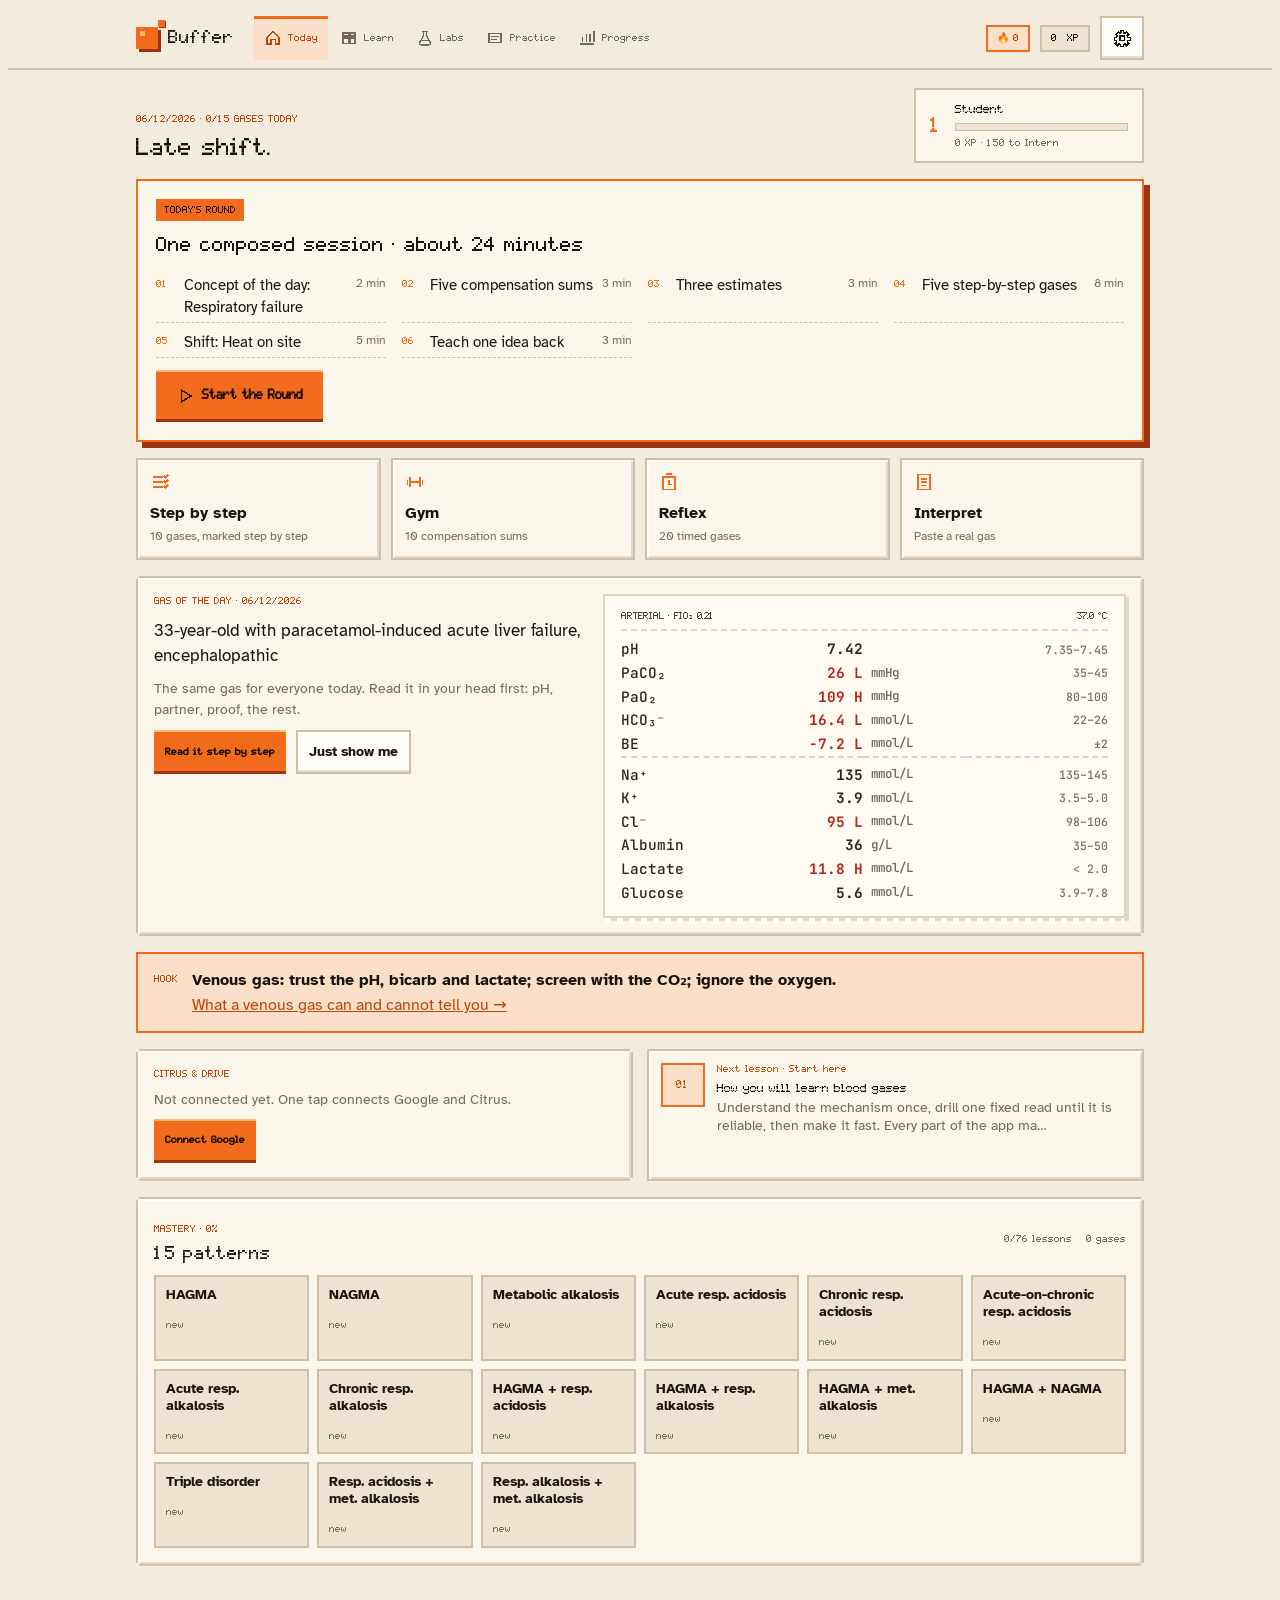
==== index.html @ 39e6306e "Buffer 4.1.0 Co-Authored-By: Claude Sonnet 5.5 <noreply@anthropic.com> Claude-Session: https://claud" ====
<!doctype html>
<html lang="en"><head><meta charset="utf-8"><meta name="viewport" content="width=device-width,initial-scale=1,viewport-fit=cover">
<link rel="manifest" href="manifest.webmanifest"><link rel="icon" href="icons/icon-192.png"><link rel="apple-touch-icon" href="icons/apple-touch-icon.png">
<meta name="apple-mobile-web-app-capable" content="yes"><meta name="mobile-web-app-capable" content="yes"><meta name="apple-mobile-web-app-title" content="Buffer">
</head><body>
<title>Buffer Blood Gas Trainer</title>
<meta name="claude:viewport-fit-sides" content="cover">
<meta name="theme-color" content="#F26A1B">
<link rel="preconnect" href="https://fonts.googleapis.com">
<link rel="preconnect" href="https://fonts.gstatic.com" crossorigin>
<link rel="stylesheet" href="https://fonts.googleapis.com/css2?family=Atkinson+Hyperlegible:ital,wght@0,400;0,700;1,400&family=JetBrains+Mono:wght@500;700&display=swap">
<style>
@font-face{font-family:"Orange Pixel";src:url([data-uri]) format("woff");font-weight:400;font-style:normal;font-display:block}

/* Buffer 4 · the Citrus family pixel look (sibling of Kumquat 6 / Mephisto / Orange). Layout: phone = slim top bar + content + 5-tab bottom bar; desktop = top tabs, 1040px column. Palette: pith (pale cream) light / peel (dark ink) dark, orange accent. Display: Orange Pixel bitmap font for headings, numbers, eyebrows and nav; body Atkinson Hyperlegible; mono JetBrains (analyser printout). */
:root{
  --bg:#F3EBDD; --surface:#FBF6EC; --surface-2:#EDE3D0; --surface-3:#E4D8C2; --raise:#FFFDF8; --ink:#1A140E; --fg:#1A140E; --fg2:#3D3328; --muted:#75685A; --line:#CDBFA8; --line-2:#B8A88E;
  --accent:#F26A1B; --accent-2:#D9560C; --accent-ink:#B9480A; --accent-ink2:#8F3706; --accent-soft:#FBDFC8; --accent-tint:#F9EBDC; --on-accent:#1A0D04; --deep:#9A3412; --hi:#FDBA74;
  --cool:#2F64B5; --cool-soft:#DCE6F8; --good:#2E7D4F; --good-soft:#D8EEDF; --bad:#B3261E; --bad-soft:#F6D9D5; --warn:#A86A00; --warn-soft:#F6E7C4; --null:#A89C8A;
  --paper:#FFFBF2; --paper-ink:#2A2622; --paper-line:#E2D3BC;
  --b1:#D2452F; --b2:#2F6FD2; --b3:#8A5A2B; --b4:#B07A1B; --b5:#1F8C86; --b6:#6B55C9; --b5-soft:#D9F1EF; --b-acid:#C43B2E; --b-base:#2F6FD2; --rbc:#F2C1B5; --rbc-edge:#C2513A; --h-rest:#F2D3C6;
  --w-chem:#B7791F; --w-phys:#2F64B5; --w-cell:#7A4FB5; --w-gas:#1F7A8C; --w-kid:#2E7D4F; --w-samp:#75685A; --w-dis:#F26A1B; --w-clin:#B3261E;
  --bev:rgba(255,255,255,.75); --bevd:rgba(60,40,20,.14);
  --px:"Orange Pixel",ui-monospace,Menlo,monospace;
  --f-display:var(--px); --f-body:"Atkinson Hyperlegible",system-ui,-apple-system,sans-serif; --f-mono:"JetBrains Mono",ui-monospace,Menlo,monospace;
  --shadow:0 1px 0 var(--bevd);
}
@media (prefers-color-scheme: dark){:root:not([data-theme="light"]){
  --bg:#0B0907; --surface:#16110D; --surface-2:#0F0C09; --surface-3:#231B14; --raise:#201913; --ink:#F3EDE6; --fg:#F3EDE6; --fg2:#DCD2C7; --muted:#A0958A; --line:#3B332C; --line-2:#4D4339;
  --accent:#F97316; --accent-2:#FB923C; --accent-ink:#FDBA74; --accent-ink2:#FDD3A6; --accent-soft:#431407; --accent-tint:#2A1407; --on-accent:#0B0907; --deep:#9A3412; --hi:#FDBA74;
  --cool:#79A6F2; --cool-soft:#1A2A4A; --good:#84CC16; --good-soft:#1C2A0B; --bad:#FF5F4F; --bad-soft:#3F0806; --warn:#E3B860; --warn-soft:#33270B; --null:#5A5047;
  --paper:#1E1813; --paper-ink:#F0E6D8; --paper-line:#3E342A;
  --b1:#FF6B55; --b2:#6AA0FF; --b3:#C9925A; --b4:#E0B24F; --b5:#43C4BC; --b6:#A28FFF; --b5-soft:#163A37; --b-acid:#E8574A; --b-base:#4F88E8; --rbc:#6A3328; --rbc-edge:#E08A74; --h-rest:#4A2C24;
  --w-chem:#E3B860; --w-phys:#79A6F2; --w-cell:#B99BF0; --w-gas:#5CB6C6; --w-kid:#84CC16; --w-samp:#A0958A; --w-dis:#F97316; --w-clin:#FF5F4F;
  --bev:rgba(255,237,213,.06); --bevd:rgba(0,0,0,.45); color-scheme:dark}}
:root[data-theme="dark"]{
  --bg:#0B0907; --surface:#16110D; --surface-2:#0F0C09; --surface-3:#231B14; --raise:#201913; --ink:#F3EDE6; --fg:#F3EDE6; --fg2:#DCD2C7; --muted:#A0958A; --line:#3B332C; --line-2:#4D4339;
  --accent:#F97316; --accent-2:#FB923C; --accent-ink:#FDBA74; --accent-ink2:#FDD3A6; --accent-soft:#431407; --accent-tint:#2A1407; --on-accent:#0B0907; --deep:#9A3412; --hi:#FDBA74;
  --cool:#79A6F2; --cool-soft:#1A2A4A; --good:#84CC16; --good-soft:#1C2A0B; --bad:#FF5F4F; --bad-soft:#3F0806; --warn:#E3B860; --warn-soft:#33270B; --null:#5A5047;
  --paper:#1E1813; --paper-ink:#F0E6D8; --paper-line:#3E342A;
  --b1:#FF6B55; --b2:#6AA0FF; --b3:#C9925A; --b4:#E0B24F; --b5:#43C4BC; --b6:#A28FFF; --b5-soft:#163A37; --b-acid:#E8574A; --b-base:#4F88E8; --rbc:#6A3328; --rbc-edge:#E08A74; --h-rest:#4A2C24;
  --w-chem:#E3B860; --w-phys:#79A6F2; --w-cell:#B99BF0; --w-gas:#5CB6C6; --w-kid:#84CC16; --w-samp:#A0958A; --w-dis:#F97316; --w-clin:#FF5F4F;
  --bev:rgba(255,237,213,.06); --bevd:rgba(0,0,0,.45); color-scheme:dark}
*{box-sizing:border-box;border-radius:0!important}
.round,.web-n circle,input[type=radio]{border-radius:50%!important}
[hidden]{display:none!important}
html{-webkit-text-size-adjust:100%}
body{background:var(--bg);color:var(--ink);font-family:var(--f-body);font-size:16px;line-height:1.5;-webkit-font-smoothing:antialiased}
body::before{content:"";position:fixed;inset:0 0 auto;height:env(safe-area-inset-top,0px);z-index:30;background:var(--bg)}
h1,h2,h3,h4{font-family:var(--px);font-weight:400;line-height:1.25;margin:0;letter-spacing:0;font-synthesis:none;-webkit-font-smoothing:none;text-wrap:balance}
h1{font-size:24px}h2{font-size:18px}h3{font-size:14px}
p{margin:0}a{color:var(--accent-ink)}
button,input,select,textarea{font:inherit;color:inherit}
button{cursor:pointer;-webkit-tap-highlight-color:transparent}
:focus-visible{outline:3px solid var(--accent);outline-offset:2px}
.num,.px{font-family:var(--px);font-variant-numeric:tabular-nums;font-weight:400;-webkit-font-smoothing:none}
.mono{font-family:var(--f-mono)}
.eyebrow{font-family:var(--px);font-size:10px;letter-spacing:0;text-transform:uppercase;color:var(--accent-ink);font-weight:400;-webkit-font-smoothing:none}
.muted{color:var(--muted)}
.note{font-size:.86rem;color:var(--muted);max-width:75ch;margin:0}
.wrap{max-width:1040px;margin:0 auto;padding-left:max(16px,env(safe-area-inset-left,0px));padding-right:max(16px,env(safe-area-inset-right,0px))}
/* notched bevelled card */
.card{background:var(--surface);border:2px solid var(--line);box-shadow:inset 2px 2px 0 var(--bev),inset -2px -2px 0 var(--bevd);padding:16px;min-width:0;--n:3px;clip-path:polygon(0 var(--n),var(--n) var(--n),var(--n) 0,calc(100% - var(--n)) 0,calc(100% - var(--n)) var(--n),100% var(--n),100% calc(100% - var(--n)),calc(100% - var(--n)) calc(100% - var(--n)),calc(100% - var(--n)) 100%,var(--n) 100%,var(--n) calc(100% - var(--n)),0 calc(100% - var(--n)))}
.card.tint{background:var(--accent-tint)}
.card.raised{border-color:var(--accent);box-shadow:5px 5px 0 var(--deep);clip-path:none}
/* header */
header.top{position:sticky;top:env(safe-area-inset-top,0px);z-index:20;background:var(--bg);border-bottom:2px solid var(--line)}
.hrow{display:flex;align-items:center;gap:10px;padding-block:8px}
.brand{display:flex;align-items:center;gap:10px;background:none;border:0;padding:0;font-family:var(--px);font-size:18px;color:var(--ink);-webkit-font-smoothing:none}
.brand .bub{position:relative;width:22px;height:22px;background:var(--accent);box-shadow:3px 3px 0 var(--deep)}
.brand .bub::before{content:"";position:absolute;left:4px;top:4px;width:5px;height:5px;background:var(--hi)}
.brand .bub::after{content:"";position:absolute;right:-7px;top:-7px;width:7px;height:7px;background:var(--accent);box-shadow:1px 1px 0 var(--deep)}
nav.tabs{display:flex;gap:2px;margin-left:10px}
nav.tabs button{border:0;background:none;font-family:var(--px);font-size:10px;padding:8px 10px;color:var(--muted);display:flex;align-items:center;gap:6px;-webkit-font-smoothing:none}
nav.tabs button svg{width:18px;height:18px;fill:none;stroke:currentColor;stroke-width:2;stroke-linecap:square;shape-rendering:crispEdges}
nav.tabs button[aria-current="page"]{background:var(--accent-soft);color:var(--accent-ink);box-shadow:inset 0 3px 0 var(--accent)}
nav.tabs button:hover:not([aria-current="page"]){color:var(--ink)}
.spacer{flex:1}
.chip{display:inline-flex;align-items:center;gap:6px;padding:4px 9px;font-family:var(--px);font-size:10px;background:var(--surface-2);border:2px solid var(--line);white-space:nowrap;color:var(--ink);-webkit-font-smoothing:none}
.chip.hot,.chip.acc{background:var(--accent-soft);border-color:var(--accent);color:var(--accent-ink)}
.chip.good{background:var(--good-soft);border-color:var(--good);color:var(--good)}
.chip.bad{background:var(--bad-soft);border-color:var(--bad);color:var(--bad)}
.iconbtn{display:grid;place-items:center;width:38px;height:38px;border:2px solid var(--line);background:var(--raise);color:var(--ink);box-shadow:inset 0 -2px 0 var(--bevd),inset 0 1px 0 var(--bev)}
.iconbtn svg{width:18px;height:18px}
.iconbtn[aria-current="page"]{background:var(--accent);color:var(--on-accent);border-color:var(--accent)}
@media (max-width:760px){
  nav.tabs{position:fixed;left:0;right:0;bottom:0;margin:0;z-index:25;background:var(--bg);border-top:2px solid var(--line);display:grid;grid-template-columns:repeat(5,1fr);padding:4px max(6px,env(safe-area-inset-right,0px)) calc(4px + env(safe-area-inset-bottom,0px)) max(6px,env(safe-area-inset-left,0px))}
  nav.tabs button{flex-direction:column;gap:3px;text-align:center;padding:7px 2px;font-size:9px;justify-content:center}
  nav.tabs button svg{width:22px;height:22px}
  main{padding-bottom:calc(92px + env(safe-area-inset-bottom,0px))!important}
  body.insession nav.tabs{display:none}
  body.insession main{padding-bottom:calc(30px + env(safe-area-inset-bottom,0px))!important}
  #roundbar{bottom:calc(64px + env(safe-area-inset-bottom,0px))}
  body.insession #roundbar{bottom:0}
  .hrow .chip.xp{display:none}
}
main{padding-block:18px 90px}
section.view{display:flex;flex-direction:column;gap:16px;animation:fadein .18s steps(3)}
@keyframes fadein{from{opacity:0;transform:translateY(4px)}to{opacity:1;transform:none}}
/* buttons */
.btn{display:inline-flex;align-items:center;justify-content:center;gap:8px;padding:10px 16px;font-weight:700;border:2px solid var(--line);background:var(--raise);text-decoration:none;box-shadow:inset 0 -2px 0 var(--bevd),inset 0 1px 0 var(--bev);min-height:44px;color:var(--ink);transition:transform .06s;font-size:.95rem}
.btn:active{transform:translateY(1px)}
.btn.primary{background:var(--accent);border:0;color:var(--on-accent);box-shadow:inset 0 2px 0 var(--hi),inset 0 -3px 0 var(--deep);font-family:var(--px);font-size:12px;-webkit-font-smoothing:none}
.btn.primary:active{box-shadow:inset 0 3px 0 var(--deep)}
.btn.ghost{background:var(--raise)}
.btn.quiet{background:transparent;border-color:transparent;box-shadow:none;color:var(--muted)}
.btn.small{padding:6px 11px;font-size:.86rem;min-height:36px}
.btn.primary.small{font-size:10px}
.btn.big{padding:14px 20px;font-size:13px;min-height:52px}
.btn.danger{color:var(--bad);border-color:var(--bad)}
.btn[disabled]{opacity:.45;cursor:not-allowed;transform:none}
.btn svg{width:18px;height:18px;flex:none}
.btnrow,.row{display:flex;gap:10px;flex-wrap:wrap;align-items:center}
.linkbtn{border:0;background:none;padding:0;color:var(--accent-ink);text-decoration:underline;font:inherit}
.seg{display:inline-flex;gap:0;border:2px solid var(--line);background:var(--surface-2);flex-wrap:wrap}
.seg button{border:0;background:none;padding:7px 12px;font-family:var(--px);font-size:10px;color:var(--muted);-webkit-font-smoothing:none}
.seg button[aria-pressed="true"]{background:var(--accent);color:var(--on-accent)}
.grid2{display:grid;grid-template-columns:repeat(2,minmax(0,1fr));gap:14px}
@media (max-width:860px){.grid2{grid-template-columns:minmax(0,1fr)}}
.view-head{display:flex;justify-content:space-between;align-items:flex-end;gap:14px;flex-wrap:wrap}
.view-head .ph{display:flex;flex-direction:column;gap:6px;min-width:0}
.view-head p{color:var(--muted);max-width:62ch}
/* today */
.lvlpill{display:flex;align-items:center;gap:12px;background:var(--surface);border:2px solid var(--line);padding:10px 14px;min-width:230px}
.lvlpill>.num{font-size:22px;color:var(--accent)}
.lvlpill>div{flex:1;display:flex;flex-direction:column;gap:5px}
.lvlpill b{font-family:var(--px);font-weight:400;font-size:12px}
.lvlpill small{color:var(--muted);font-size:10px;font-family:var(--px)}
.xpbar{height:8px;background:var(--surface-2);border:1px solid var(--line);overflow:hidden}
.xpbar i{display:block;height:100%;background:var(--accent);transition:width .6s}
.hero{background:var(--surface);border:2px solid var(--accent);box-shadow:6px 6px 0 var(--deep);padding:18px;display:flex;flex-direction:column;gap:12px}
.hero .eyebrow.tag{display:inline-block;align-self:flex-start;background:var(--accent);color:var(--on-accent);padding:4px 8px 3px}
.hero h2{font-size:20px}
.hero-legs{margin:0;padding:0;list-style:none;display:grid;grid-template-columns:repeat(auto-fit,minmax(220px,1fr));gap:4px 16px;counter-reset:leg}
.hero-legs li{display:flex;justify-content:space-between;gap:8px;font-size:.92rem;padding:4px 0;border-bottom:1px dashed var(--line);counter-increment:leg}
.hero-legs li::before{content:counter(leg,decimal-leading-zero);font-family:var(--px);font-size:10px;color:var(--accent);margin-right:8px;padding-top:3px}
.hero-legs li span{flex:1}.hero-legs small{color:var(--muted)}
.hero-legs li.done span{text-decoration:line-through;color:var(--muted)}
.due{display:flex;align-items:center;gap:12px;background:var(--accent-tint);border:2px solid var(--accent-soft);padding:12px 16px;flex-wrap:wrap}
.due p{flex:1;min-width:180px}
.quick{display:grid;grid-template-columns:repeat(4,1fr);gap:10px}
@media (max-width:560px){.quick{grid-template-columns:repeat(2,1fr)}}
.qk{display:flex;flex-direction:column;align-items:flex-start;gap:2px;text-align:left;padding:12px;border:2px solid var(--line);background:var(--surface);color:inherit;box-shadow:inset 2px 2px 0 var(--bev),inset -2px -2px 0 var(--bevd)}
.qk:hover{border-color:var(--accent)}
.qk b{font-family:var(--px);color:var(--accent);font-size:16px;font-weight:400;-webkit-font-smoothing:none}
.qk span{font-weight:700}.qk small{color:var(--muted);font-size:.78rem}
.hook{display:flex;gap:14px;align-items:flex-start;background:var(--accent-soft);border:2px solid var(--accent);padding:14px 16px}
.hook .tag{font-family:var(--px);font-size:10px;color:var(--accent-ink);white-space:nowrap;padding-top:4px}
.hook p{font-size:1.02rem;font-weight:700}
.gotd{display:grid;grid-template-columns:minmax(0,1fr) minmax(0,1.2fr);gap:14px;align-items:start}
@media (max-width:700px){.gotd{grid-template-columns:minmax(0,1fr)}}
.citrus{display:flex;flex-direction:column;gap:8px}
/* tiles */
.tiles{display:grid;grid-template-columns:repeat(auto-fill,minmax(230px,1fr));gap:10px}
.tile{display:flex;gap:12px;align-items:flex-start;text-align:left;background:var(--surface);border:2px solid var(--line);padding:12px;box-shadow:inset 2px 2px 0 var(--bev),inset -2px -2px 0 var(--bevd);color:inherit;min-width:0}
button.tile:hover,a.tile:hover{border-color:var(--accent)}
.tile.on{border-color:var(--accent);background:var(--accent-tint)}
.mono-mark{flex:none;width:44px;height:44px;display:grid;place-items:center;font-family:var(--px);font-size:11px;background:var(--accent-soft);color:var(--accent-ink);border:2px solid var(--accent);-webkit-font-smoothing:none}
.mono-mark svg{width:22px;height:22px}
.tile b{display:block;font-family:var(--px);font-weight:400;font-size:12px;line-height:1.35;-webkit-font-smoothing:none}
.tile span.d{font-size:.85rem;color:var(--muted);line-height:1.35;display:block;margin-top:3px}
.tile small.meta{display:block;font-family:var(--px);font-size:9px;color:var(--accent-ink);margin-bottom:3px}
.shelf h2{font-size:15px;margin-bottom:10px;display:flex;align-items:baseline;gap:10px;flex-wrap:wrap}
.shelf h2 small{font-family:var(--f-body);font-size:.85rem;color:var(--muted)}
/* mastery */
.mast{display:grid;grid-template-columns:repeat(auto-fill,minmax(155px,1fr));gap:8px}
@media (max-width:520px){.mast{grid-template-columns:repeat(2,minmax(0,1fr))}}
.mt{display:flex;flex-direction:column;gap:5px;padding:9px 10px;background:var(--surface-2);border:2px solid var(--line);text-align:left;color:inherit}
.mt b{font-size:.85rem;line-height:1.25}
.mt .dots{display:flex;gap:3px}
.mt .dots i{height:6px;flex:1;background:var(--line)}
.mt .dots i.on{background:var(--accent)}
.mt small{font-family:var(--px);font-size:9px;color:var(--muted)}
.mt.due{border-color:var(--accent)}
.legend{display:flex;gap:14px;flex-wrap:wrap;font-family:var(--px);font-size:10px;color:var(--muted)}
/* learn */
.method6{display:grid;grid-template-columns:repeat(6,minmax(0,1fr));gap:6px;counter-reset:m}
.method6 div{padding:10px;background:var(--surface-2);border:2px solid var(--line);counter-increment:m;display:flex;flex-direction:column;gap:3px}
.method6 div::before{content:counter(m,decimal-leading-zero);font-family:var(--px);font-size:10px;color:var(--accent)}
.method6 b{font-family:var(--px);font-weight:400;font-size:11px}
.method6 span{font-size:.8rem;color:var(--muted);line-height:1.35}
@media (max-width:900px){.method6{grid-template-columns:repeat(3,minmax(0,1fr))}}
@media (max-width:480px){.method6{grid-template-columns:repeat(2,minmax(0,1fr))}}
.mlist{display:flex;flex-direction:column;gap:8px}
.mrow{background:var(--surface);border:2px solid var(--line)}
.mrow>button.mh{display:grid;grid-template-columns:44px minmax(0,1fr) auto 18px;gap:12px;align-items:center;width:100%;text-align:left;background:none;border:0;padding:12px 14px;color:inherit}
.mrow>button.mh:hover{background:var(--surface-2)}
.mrow .numk{font-family:var(--px);font-size:12px;color:var(--accent-ink);width:44px;height:44px;background:var(--accent-soft);border:2px solid var(--accent);display:grid;place-items:center}
.mrow.done .numk{background:var(--accent);color:var(--on-accent)}
.mrow h3{font-size:13px}
.mrow p{margin:3px 0 0;font-size:.85rem;color:var(--muted)}
.mrow .chev{color:var(--muted);transition:transform .15s}
.mrow[data-open="1"] .chev{transform:rotate(90deg)}
.mrow .prog{font-family:var(--px);font-size:10px;color:var(--muted);white-space:nowrap}
.llist{display:flex;flex-direction:column;border-top:2px solid var(--line)}
.llist button{display:grid;grid-template-columns:22px minmax(0,1fr) auto;gap:12px;align-items:center;text-align:left;background:none;border:0;border-bottom:1px dashed var(--line);padding:10px 14px 10px 70px;font-size:.95rem;color:inherit}
.llist button:last-child{border-bottom:0}
.llist button:hover{background:var(--surface-2)}
.llist .ck{width:20px;height:20px;border:2px solid var(--line-2);display:grid;place-items:center}
.llist .ck.on{background:var(--good);border-color:var(--good);color:#fff}
.llist .ck svg{width:12px;height:12px}
.llist small{font-family:var(--px);font-size:9px;color:var(--muted)}
.bossrow{display:flex;gap:10px;align-items:center;flex-wrap:wrap;padding:10px 14px 12px 70px;border-top:1px dashed var(--line)}
@media (max-width:560px){.mrow>button.mh{grid-template-columns:38px minmax(0,1fr) 16px;gap:10px;padding:10px 12px}.mrow .prog{display:none}.mrow .numk{width:38px;height:38px}.llist button,.bossrow{padding-left:58px}}
/* lesson */
.crumbs{display:flex;align-items:center;gap:10px;flex-wrap:wrap}
.crumbs button{border:0;background:none;padding:0;color:var(--muted);font-weight:700}
.crumbs button:hover{color:var(--ink)}
.lprog{height:8px;background:var(--surface-2);border:1px solid var(--line)}
.lprog i{display:block;height:100%;background:var(--accent)}
.lhead{display:flex;flex-direction:column;gap:10px}
.lhead h1{font-size:clamp(20px,3vw,28px)}
.summary{font-size:1.08rem;line-height:1.55;max-width:65ch}
.lgrid{display:grid;grid-template-columns:minmax(0,1.5fr) minmax(0,1fr);gap:14px;align-items:start}
.lgrid > *{min-width:0}
@media (max-width:860px){.lgrid{grid-template-columns:minmax(0,1fr)}}
.prose{max-width:70ch;font-size:1rem;line-height:1.65}
.prose h3{font-size:13px;margin:22px 0 8px;color:var(--accent-ink)}
.prose h3:first-child{margin-top:0}
.prose p,.prose ul,.prose ol{margin:0 0 12px}
.prose ul{padding-left:20px}
.prose li{margin-bottom:5px}
.steps{padding-left:22px}
.steps li{margin-bottom:6px}
.eq{font:600 .95rem/1.5 var(--f-mono);background:var(--surface-2);border:2px solid var(--line);border-left:5px solid var(--accent);padding:10px 14px;margin:0 0 12px;overflow-x:auto}
.tw{overflow-x:auto;margin:0 0 14px;-webkit-overflow-scrolling:touch}
.tbl{border-collapse:collapse;width:100%;font-size:.92rem;min-width:420px}
.tbl th{text-align:left;font-family:var(--px);font-weight:400;font-size:9px;text-transform:uppercase;color:var(--muted);border-bottom:2px solid var(--line);padding:8px 10px 6px}
.tbl td{border-bottom:1px dashed var(--line);padding:8px 10px;vertical-align:top}
.tbl tr:last-child td{border-bottom:0}
.side{display:flex;flex-direction:column;gap:14px}
@media (min-width:861px){.side{position:sticky;top:calc(env(safe-area-inset-top,0px) + 70px)}}
.keys{display:flex;flex-direction:column;gap:6px;margin:0}
.keys div{display:flex;flex-direction:column;gap:2px;padding:8px 10px;background:var(--surface-2);border:2px solid var(--line)}
.keys dt{font-family:var(--px);font-size:9px;color:var(--muted)}
.keys dd{margin:0;font:600 .95rem var(--f-mono);font-variant-numeric:tabular-nums}
.pearl{background:var(--accent-soft);border-color:var(--accent)}
.pearl p{font-weight:700;font-size:1.02rem;line-height:1.45}
.pager{display:flex;justify-content:space-between;gap:10px;flex-wrap:wrap}
/* questions */
.qs{display:flex;flex-direction:column;gap:18px}
.qitem{display:flex;flex-direction:column;gap:10px}
.qitem>p{font-weight:700}
.opts{display:grid;grid-template-columns:repeat(2,minmax(0,1fr));gap:8px}
.opts.done{grid-template-columns:minmax(0,1fr)}
.opt{position:relative;display:flex;gap:10px;align-items:center;text-align:left;border:2px solid var(--line);background:var(--raise);padding:11px 13px;font-size:.96rem;min-width:0;color:var(--ink);box-shadow:inset 0 -2px 0 var(--bevd);transition:transform .06s}
.opt kbd{font-family:var(--px);font-size:9px;border:2px solid var(--line);padding:2px 5px;color:var(--muted);background:var(--surface-2);flex:none}
.opt span{min-width:0;overflow-wrap:anywhere}
.opt:hover:not([disabled]){border-color:var(--accent)}
.opt:active:not([disabled]){transform:translateY(1px)}
.opt.right{border-color:var(--good);background:var(--good-soft)}
.opt.wrong{border-color:var(--bad);background:var(--bad-soft);animation:shake .25s steps(4)}
.opt.right kbd{color:var(--good);border-color:var(--good)}.opt.wrong kbd{color:var(--bad);border-color:var(--bad)}
.opt[disabled]{cursor:default}
.opt[disabled]:not(.right):not(.wrong){opacity:.6}
@keyframes shake{25%{transform:translateX(-3px)}75%{transform:translateX(3px)}}
.why{font-size:.94rem;padding:10px 12px;background:var(--surface-2);border:2px solid var(--line);border-left-width:5px;overflow-wrap:anywhere}
.why.ok{border-left-color:var(--good)}.why.no{border-left-color:var(--bad)}
@media (max-width:560px){.opts{grid-template-columns:minmax(0,1fr)}}
.autopsy{display:flex;gap:6px;flex-wrap:wrap;align-items:center}
.autopsy>span{font-family:var(--px);font-size:9px;color:var(--muted)}
.autopsy button{border:2px dashed var(--line-2);background:none;padding:5px 9px;font-size:.82rem;font-weight:700;color:var(--fg2)}
.autopsy button.on{border-style:solid;border-color:var(--accent);background:var(--accent-soft);color:var(--accent-ink)}
/* widgets */
.wcard{display:flex;flex-direction:column;gap:10px}
.wt{font-size:14px}
.wbox{display:flex;flex-direction:column;gap:14px}
.ctrls{display:grid;grid-template-columns:repeat(auto-fill,minmax(180px,1fr));gap:12px 18px}
.ctrl{display:flex;flex-direction:column;gap:6px;min-width:0}
.ctrl label{display:flex;justify-content:space-between;gap:8px;font-weight:700;font-size:.85rem;color:var(--fg2)}
.ctrl label output{font-family:var(--px);color:var(--accent-ink);font-size:12px;font-weight:400}
.ctrl select,.ctrl input[type=number],.ctrl input[type=text],textarea.inp,.inp{border:2px solid var(--line);background:var(--raise);padding:9px 11px;font:500 .95rem var(--f-mono);color:var(--ink);width:100%;min-width:0}
.ctrl input:focus,.ctrl select:focus,textarea.inp:focus,.inp:focus{border-color:var(--accent);outline:none}
input[type=range]{-webkit-appearance:none;appearance:none;width:100%;height:30px;background:transparent;cursor:pointer}
input[type=range]::-webkit-slider-runnable-track{height:8px;background:var(--surface-2);border:2px solid var(--line)}
input[type=range]::-moz-range-track{height:8px;background:var(--surface-2);border:2px solid var(--line)}
input[type=range]::-webkit-slider-thumb{-webkit-appearance:none;width:22px;height:22px;background:var(--accent);margin-top:-9px;border:2px solid var(--deep);box-shadow:2px 2px 0 var(--deep)}
input[type=range]::-moz-range-thumb{width:18px;height:18px;background:var(--accent);border:2px solid var(--deep)}
.readout{display:grid;grid-template-columns:repeat(auto-fill,minmax(120px,1fr));gap:8px}
.ro{padding:9px 11px;background:var(--surface-2);border:2px solid var(--line);min-width:0}
.ro.wide{grid-column:span 2}
.ro small{display:block;font-family:var(--px);font-size:9px;color:var(--muted);text-transform:uppercase}
.ro b{font-family:var(--px);font-weight:400;font-size:16px;font-variant-numeric:tabular-nums;overflow-wrap:anywhere;-webkit-font-smoothing:none}
.verdict-line{font-weight:700}
.cvwrap{min-width:0}
canvas{display:block;max-width:100%}
.tool{border:2px solid var(--line);background:var(--raise);padding:6px 10px;font-family:var(--px);font-size:10px;color:var(--ink);-webkit-font-smoothing:none}
.tool[aria-pressed="true"]{background:var(--accent);border-color:var(--accent);color:var(--on-accent)}
.look{list-style:none;margin:0;padding:0;display:flex;flex-direction:column;gap:6px;counter-reset:lk}
.look li{display:grid;grid-template-columns:24px 1fr;gap:8px;line-height:1.45;counter-increment:lk;font-size:.92rem}
.look li::before{content:counter(lk);font-family:var(--px);font-size:10px;line-height:20px;text-align:center;width:20px;height:20px;background:var(--accent-soft);color:var(--accent-ink);border:1px solid var(--accent)}
.labgrid{display:grid;grid-template-columns:repeat(auto-fill,minmax(min(100%,500px),1fr));gap:14px}
.mlegend{display:flex;flex-wrap:wrap;gap:6px 12px;margin-top:8px;font-family:var(--px);font-size:9px;color:var(--muted)}
.mlegend span{display:inline-flex;align-items:center;gap:5px}
.mlegend i{width:10px;height:10px;opacity:.6}
/* analyser printout */
.slip{background:var(--paper);color:var(--paper-ink);border:2px solid var(--paper-line);padding:14px 16px 12px;font:500 .9rem/1.5 var(--f-mono);font-variant-numeric:tabular-nums;position:relative;box-shadow:3px 3px 0 var(--bevd)}
.slip::after{content:"";position:absolute;left:0;right:0;bottom:-8px;height:6px;background:linear-gradient(90deg,var(--paper) 50%,transparent 50%) 0 0/12px 6px repeat-x}
.slip .sh{display:flex;justify-content:space-between;gap:8px;font-family:var(--px);font-size:9px;text-transform:uppercase;border-bottom:2px dashed var(--paper-line);padding-bottom:6px;margin-bottom:6px;opacity:.9}
.slip table{width:100%;border-collapse:collapse}
.slip td{padding:1px 0}
.slip td:nth-child(2){text-align:right;font-weight:700}
.slip td:nth-child(3){padding-left:8px;opacity:.7;font-size:.78rem}
.slip td:nth-child(4){text-align:right;font-size:.72rem;opacity:.65;padding-left:6px}
.slip .fl{color:var(--bad);font-weight:700}
.slip .sep td{border-top:2px dashed var(--paper-line);padding-top:4px}
.slip.big{font-size:1.06rem}
.slip.ven{background-image:repeating-linear-gradient(135deg,transparent 0 14px,color-mix(in srgb,var(--b2) 7%,transparent) 14px 16px)}
/* session */
.sbar{position:sticky;top:calc(env(safe-area-inset-top,0px) + 56px);z-index:15;display:grid;grid-template-columns:auto minmax(0,1fr) auto;gap:12px;align-items:center;padding:8px 0;background:var(--bg)}
.sprog,.pips{display:flex;gap:3px;height:10px}
.sprog i,.pips i{flex:1;background:var(--surface-2);border:1px solid var(--line)}
.sprog i.k,.pips i.ok{background:var(--good);border-color:var(--good)}.sprog i.x,.pips i.no{background:var(--bad);border-color:var(--bad)}.sprog i.cur,.pips i.cur{background:var(--accent);border-color:var(--accent)}
.sbar .stxt{font-family:var(--px);font-size:10px;color:var(--muted);white-space:nowrap}
.sbar b{font-family:var(--px);font-size:11px;font-weight:400}
.dgrid{display:grid;grid-template-columns:minmax(0,.85fr) minmax(0,1.15fr);gap:14px;align-items:start}
.dgrid>*{min-width:0}
@media (max-width:860px){.dgrid{grid-template-columns:minmax(0,1fr)}}
@media (min-width:861px){.stick{position:sticky;top:calc(env(safe-area-inset-top,0px) + 110px)}}
.vig{font-size:1.04rem;line-height:1.5}
.qblock{display:flex;flex-direction:column;gap:10px}
.qblock h3{font-family:var(--f-body);font-weight:700;font-size:1rem;display:flex;gap:9px;align-items:baseline;-webkit-font-smoothing:antialiased}
.qn{font-family:var(--px);font-size:10px;line-height:20px;min-width:22px;height:22px;text-align:center;background:var(--accent-soft);color:var(--accent-ink);border:1px solid var(--accent);flex:none}
.qblock.done .qn{background:var(--good);color:#fff;border-color:var(--good)}.qblock.miss .qn{background:var(--bad);color:#fff;border-color:var(--bad)}
.hint{display:flex;gap:8px;align-items:flex-start;font-size:.9rem;padding:9px 12px;background:var(--warn-soft);border:2px solid var(--warn)}
.hint b{font-family:var(--px);font-size:9px;font-weight:400;color:var(--warn);white-space:nowrap;padding-top:3px}
.hintbtn{border:2px dashed var(--line-2);background:none;padding:5px 10px;font-family:var(--px);font-size:9px;color:var(--muted);align-self:flex-start}
.conf{display:flex;gap:8px;flex-wrap:wrap;align-items:center;font-family:var(--px);font-size:9px;color:var(--muted)}
.fb{display:flex;flex-direction:column;gap:12px;padding:16px;border:2px solid var(--line);background:var(--surface)}
.fb.ok{border-color:var(--good)}.fb.no{border-color:var(--bad)}
.verdict{display:flex;align-items:center;gap:10px;font-family:var(--px);font-size:14px;-webkit-font-smoothing:none}
.verdict i{width:28px;height:28px;display:grid;place-items:center;font-style:normal;font-family:var(--px);font-size:13px;color:#fff;flex:none}
.fb.ok .verdict i{background:var(--good)} .fb.no .verdict i{background:var(--bad)}
.stepl{list-style:none;margin:0;padding:0;display:flex;flex-direction:column;gap:6px}
.stepl li{display:grid;grid-template-columns:28px minmax(0,1fr);gap:4px 10px;padding:10px 12px;background:var(--surface-2);border:2px solid var(--line)}
.stepl li>i{grid-row:span 2;font-family:var(--px);font-size:11px;line-height:24px;font-style:normal;text-align:center;width:26px;height:26px;background:var(--line);color:var(--ink)}
.stepl li.ok>i{background:var(--good);color:#fff}.stepl li.warn>i{background:var(--warn);color:#fff}.stepl li.bad>i{background:var(--bad);color:#fff}
.stepl li b{font-weight:700;font-size:.95rem}
.stepl li b small{font-family:var(--px);font-weight:400;font-size:9px;color:var(--muted);text-transform:uppercase;display:block}
.stepl li p{font-size:.88rem;color:var(--muted);overflow-wrap:anywhere}
.unsure{padding:10px 12px;background:var(--warn-soft);border:2px solid var(--warn)}
.causes{margin:0;padding-left:18px;display:flex;flex-direction:column;gap:4px;font-size:.92rem}
.bigread{font-family:var(--px);font-size:clamp(16px,2.4vw,22px);line-height:1.3;-webkit-font-smoothing:none}
.line{font:500 .82rem/1.5 var(--f-mono);background:var(--surface-2);border:2px solid var(--line);padding:10px 12px;overflow-wrap:anywhere}
.timer{font-family:var(--px);font-size:18px}
.rgrid{display:grid;grid-template-columns:minmax(0,1fr) minmax(0,1fr);gap:14px;align-items:start}
@media (max-width:760px){.rgrid{grid-template-columns:minmax(0,1fr)}}
.ropts{display:flex;flex-direction:column;gap:8px}
.ropts .opt{padding:14px;font-size:1rem}
.flash-ok{animation:fok .4s steps(4)}.flash-no{animation:fno .4s steps(4)}
@keyframes fok{from{box-shadow:0 0 0 5px var(--good)}to{box-shadow:0 0 0 0 transparent}}
@keyframes fno{from{box-shadow:0 0 0 5px var(--bad)}to{box-shadow:0 0 0 0 transparent}}
.fitgrid{display:grid;grid-template-columns:repeat(auto-fill,minmax(min(100%,240px),1fr));gap:10px}
.fitc{display:flex;flex-direction:column;gap:10px;padding:12px;text-align:left;color:inherit}
.fitc .slip{font-size:.8rem;padding:10px 10px 8px}
.fitc .slip td:nth-child(4){display:none}
.fitc:hover{border-color:var(--accent)}
.fitc.right{border-color:var(--good);background:var(--good-soft)}.fitc.wrong{border-color:var(--bad);background:var(--bad-soft)}
.gymq{font-family:var(--px);font-size:clamp(15px,2.6vw,20px);line-height:1.45;-webkit-font-smoothing:none}
/* summary */
.sumhead{display:grid;grid-template-columns:auto minmax(0,1fr);gap:20px;align-items:center}
.bigscore{display:grid;place-items:center;width:110px;height:110px;border:4px solid var(--accent);background:var(--accent-tint);box-shadow:5px 5px 0 var(--deep);text-align:center}
.bigscore b{font-family:var(--px);font-size:26px;font-weight:400;display:block}
.bigscore small{font-family:var(--px);font-size:10px;color:var(--muted)}
.stats{display:flex;gap:20px;flex-wrap:wrap}
.stats div{display:flex;flex-direction:column}
.stats b{font-family:var(--px);font-weight:400;font-size:18px;font-variant-numeric:tabular-nums}
.stats small{font-family:var(--px);font-size:9px;color:var(--muted);text-transform:uppercase}
.slips{display:flex;flex-direction:column;gap:7px}
.sb{display:grid;grid-template-columns:140px minmax(0,1fr) 44px 40px;gap:10px;align-items:center;font-size:.88rem}
.sb b{font-family:var(--px);font-weight:400;font-size:11px;text-align:right}.sb small{font-family:var(--px);font-size:9px;color:var(--muted);text-align:right}
.bar{height:10px;background:var(--surface-2);border:1px solid var(--line);overflow:hidden}
.bar i{display:block;height:100%;background:var(--accent);transition:width .5s}
@media (max-width:480px){.sb{grid-template-columns:100px minmax(0,1fr) 38px 30px}}
.caselist{display:flex;flex-direction:column;gap:5px}
.caselist div{display:grid;grid-template-columns:14px minmax(0,1fr) auto;gap:10px;align-items:center;font-size:.92rem;padding:7px 10px;background:var(--surface-2);border:1px solid var(--line)}
.caselist .d{width:10px;height:10px;background:var(--good)}.caselist .d.x{background:var(--bad)}
.caselist small{font-family:var(--px);font-size:9px;color:var(--muted)}
.spark{display:flex;gap:3px;align-items:flex-end;height:44px}
.spark i{flex:1;max-width:12px;background:var(--line)}
.spark i.k{background:var(--good)}.spark i.x{background:var(--bad)}
#confetti{position:fixed;inset:0;pointer-events:none;z-index:60;width:100%;height:100%}
/* interpret */
.igrid{display:grid;grid-template-columns:minmax(0,.9fr) minmax(0,1.1fr);gap:14px;align-items:start}
.igrid>*{min-width:0}
@media (max-width:900px){.igrid{grid-template-columns:minmax(0,1fr)}}
.fset{display:flex;flex-direction:column;gap:12px}
.fset h3{font-size:10px;color:var(--muted);text-transform:uppercase}
.ctrls.tight{grid-template-columns:repeat(auto-fill,minmax(112px,1fr));gap:10px 12px}
.ctrl input.filled{border-color:var(--accent);background:var(--accent-tint)}
textarea.inp{min-height:84px;font-size:.82rem;resize:vertical}
.refc{border-color:var(--accent);background:var(--accent-tint)}
details>summary{cursor:pointer;list-style:none}details>summary::-webkit-details-marker{display:none}
details>summary .eyebrow::after,details>summary.eyebrow::after{content:" ▸"}details[open]>summary .eyebrow::after,details[open]>summary.eyebrow::after{content:" ▾"}
.formulas .tbl td{font-size:.84rem}
/* settings */
.srow{display:flex;justify-content:space-between;align-items:center;gap:14px;flex-wrap:wrap;padding:12px 0;border-bottom:1px dashed var(--line)}
.srow:last-child{border-bottom:0}
.srow>div:first-child{display:flex;flex-direction:column;gap:2px;min-width:0;flex:1 1 220px}
.srow b{font-weight:700}
.srow span{font-size:.85rem;color:var(--muted)}
.srow select,.srow input[type=number],.srow input[type=text]{border:2px solid var(--line);background:var(--raise);padding:8px 10px;font:500 .9rem var(--f-mono);color:var(--ink);max-width:100%}
.srow .slide{flex:1 1 220px;display:flex;align-items:center;gap:10px}
.srow .slide output{font-family:var(--px);font-size:12px;color:var(--accent-ink);min-width:44px;text-align:right}
.res{display:grid;grid-template-columns:repeat(auto-fill,minmax(240px,1fr));gap:10px}
.res a{display:flex;flex-direction:column;gap:5px;text-decoration:none;color:var(--ink)}
.res a:hover{border-color:var(--accent)}
.res h3{font-size:12px}
.res p{font-size:.85rem;color:var(--muted)}
.res small{font-family:var(--px);font-size:9px;color:var(--accent-ink)}
textarea.copy{width:100%;min-height:90px;font:.75rem var(--f-mono);border:2px solid var(--line);background:var(--surface-2);color:var(--ink);padding:8px}
.g-status{display:flex;gap:12px;align-items:center;padding:12px;border:2px solid var(--line);background:var(--surface-2)}
.g-status.on{border-color:var(--good);background:var(--good-soft)}
.g-dot{width:12px;height:12px;background:var(--null);flex:none}
.g-status.on .g-dot{background:var(--good)}
.g-status b{display:block}.g-status small{color:var(--muted)}
.adv summary{font-family:var(--px);font-size:10px;color:var(--muted)}
/* concept web */
.web-wrap{padding:6px;overflow:auto}
.web-svg{width:100%;min-width:760px;height:auto;display:block;font-family:var(--f-body)}
.web-n{cursor:pointer}
.web-n.dim{opacity:.32}
.web-el{paint-order:stroke;stroke:var(--surface);stroke-width:4px}
.web-legend{display:flex;flex-wrap:wrap;gap:6px 14px;font-size:.82rem;margin-top:8px}
.web-legend i{display:inline-block;width:12px;height:12px;margin-right:5px;vertical-align:-1px}
.web-links{display:grid;grid-template-columns:repeat(auto-fill,minmax(210px,1fr));gap:6px;margin:8px 0}
.web-link{display:flex;flex-direction:column;align-items:flex-start;text-align:left;padding:8px 10px;border:2px solid var(--line);background:var(--surface-2);color:inherit}
.web-link b{font-family:var(--px);font-size:10px;font-weight:400}.web-link span{font-size:.8rem;color:var(--muted)}
.web-link:hover{border-color:var(--accent)}
/* teach + estimate + scenarios */
.tb-text{border:2px solid var(--line);background:var(--raise);padding:10px 12px;width:100%;font-family:var(--f-body);font-size:1rem;line-height:1.5;resize:vertical;min-height:140px;color:var(--ink)}
.tb-echo{white-space:pre-wrap;line-height:1.55;font-style:italic}
.tb-rub{display:flex;gap:12px;align-items:flex-start;padding:10px 12px;border:2px solid var(--line);background:var(--surface-2);cursor:pointer}
.tb-rub.on{border-color:var(--good);background:var(--good-soft)}
.tb-rub input{width:22px;height:22px;accent-color:var(--good);flex:none;margin-top:2px}
.est-track{position:relative;height:16px;background:var(--surface-2);border:2px solid var(--line)}
.est-track i{position:absolute;top:-6px;width:6px;height:24px;transform:translateX(-50%)}
.est-you{background:var(--accent)}.est-ans{background:var(--good)}.est-band{position:absolute;top:0;bottom:0;background:var(--good-soft)}
.est-lab{display:flex;justify-content:space-between;font-family:var(--px);font-size:10px;color:var(--muted);margin-top:6px}
.headline{font-size:1.1rem;line-height:1.5}
.ask{font-family:var(--px);font-size:12px;color:var(--accent-ink);-webkit-font-smoothing:none}
.scn-log{display:flex;flex-direction:column;gap:6px}
.scn-log div{padding:8px 10px;border-left:4px solid var(--line);background:var(--surface-2);font-size:.9rem}
.scn-log div.bad{border-left-color:var(--bad)}.scn-log div.good{border-left-color:var(--good)}
.scn-step{display:flex;flex-direction:column;gap:12px}
.scn-step .p{font-size:1.04rem;line-height:1.55}
.scn-opts{display:flex;flex-direction:column;gap:8px}
/* flash */
.flashwrap{display:flex;flex-direction:column;align-items:center;gap:14px}
.flashcard{width:min(100%,520px);min-height:230px;display:flex;flex-direction:column;justify-content:center;gap:10px;padding:22px;background:var(--surface);border:2px solid var(--accent);box-shadow:6px 6px 0 var(--deep);text-align:center;touch-action:pan-y;user-select:none;position:relative;cursor:pointer;transition:transform .12s}
.flashcard .fq{font-family:var(--px);font-size:14px;line-height:1.5;-webkit-font-smoothing:none}
.flashcard .fa{font:700 1.15rem/1.45 var(--f-mono)}
.flashcard small{color:var(--muted)}
.flashcard[data-swipe]::after{content:attr(data-swipe);position:absolute;top:10px;left:50%;transform:translateX(-50%);font-family:var(--px);font-size:11px;background:var(--ink);color:var(--bg);padding:4px 8px}
/* progress */
.badges{display:grid;grid-template-columns:repeat(auto-fill,minmax(150px,1fr));gap:8px}
.badge-tile{display:flex;flex-direction:column;gap:3px;padding:10px;border:2px solid var(--line);color:var(--muted);background:var(--surface-2)}
.badge-tile b{font-family:var(--px);font-size:10px;font-weight:400}
.badge-tile small{font-size:.78rem}
.badge-tile.won{border-color:var(--good);color:var(--good);background:var(--good-soft)}
.heat{display:grid;grid-template-columns:repeat(14,1fr);gap:3px;max-width:560px}
.heat i{aspect-ratio:1;background:var(--surface-2);border:1px solid var(--line)}
.heat i.l1{background:var(--accent-soft)}.heat i.l2{background:var(--hi)}.heat i.l3{background:var(--accent)}.heat i.t{outline:2px solid var(--ink)}
/* hand kit */
.hintbubble{position:fixed;z-index:80;max-width:270px;background:var(--ink);color:var(--bg);padding:10px 12px;font-size:.84rem;line-height:1.35;transform:translateY(-100%) scale(.95);opacity:0;pointer-events:none;transition:opacity .15s,transform .15s;border:2px solid var(--accent)}
.hintbubble.on{opacity:1;transform:translateY(-100%) scale(1)}
.hintbubble b{display:block;color:var(--accent);margin-bottom:2px;font-family:var(--px);font-size:10px;font-weight:400}
.held{transform:scale(.97);transition:transform .15s}
.sheet-scrim{position:fixed;inset:0;background:rgba(0,0,0,.45);z-index:70;display:flex;align-items:flex-end;justify-content:center;opacity:0;transition:opacity .2s}
.sheet-scrim.on{opacity:1}
.sheet{background:var(--surface);color:var(--ink);width:100%;max-width:520px;border:2px solid var(--line);border-bottom:0;padding:10px 16px calc(14px + env(safe-area-inset-bottom,0px));display:flex;flex-direction:column;gap:6px;transform:translateY(30px);transition:transform .2s;touch-action:none}
.sheet-scrim.on .sheet{transform:none}
.sheet-grab{width:40px;height:4px;background:var(--line);margin:0 auto 6px}
.sheet>b{font-family:var(--px);font-size:10px;padding:4px 0 6px;color:var(--muted);font-weight:400}
.sheet-btn{text-align:left;padding:13px 12px;border:2px solid var(--line);background:var(--surface-2);font-weight:700;font-size:1rem;color:inherit}
.sheet-btn.cancel{background:none;border-color:transparent;color:var(--muted);text-align:center;margin-top:4px}
/* round bar + toast */
#roundbar{position:fixed;left:0;right:0;bottom:0;z-index:24;background:var(--ink);color:var(--bg);border-top:2px solid var(--accent)}
.rb-in{max-width:1040px;margin:0 auto;display:flex;align-items:center;gap:10px;padding:8px max(16px,env(safe-area-inset-right,0px)) calc(8px + env(safe-area-inset-bottom,0px)) max(16px,env(safe-area-inset-left,0px));flex-wrap:wrap}
.rb-in .eyebrow{color:var(--accent)}.rb-in b{flex:1;min-width:140px;font-size:.9rem}
.rb-in .pips{max-width:160px;flex:1 0 100px}
.rb-in .btn{background:var(--raise);color:var(--ink);min-height:34px;padding:5px 10px}
body.inround main{padding-bottom:150px}
#toasts{position:fixed;left:50%;transform:translateX(-50%);bottom:calc(24px + env(safe-area-inset-bottom,0px));z-index:75;display:flex;flex-direction:column;gap:8px;width:min(92vw,440px);pointer-events:none}
@media (max-width:760px){#toasts{bottom:calc(84px + env(safe-area-inset-bottom,0px))}}
body.inround #toasts{bottom:calc(84px + env(safe-area-inset-bottom,0px))}
@media (max-width:760px){body.inround:not(.insession) #toasts{bottom:calc(150px + env(safe-area-inset-bottom,0px))}}
body.inround main.wrap{padding-bottom:90px}
.toast{pointer-events:auto;background:var(--ink);color:var(--bg);padding:11px 16px;font-weight:700;border:2px solid var(--accent);animation:fadein .2s steps(3)}
.toast.bad{border-color:var(--bad)}.toast.good{border-color:var(--good)}
.crash{border-color:var(--bad);background:var(--bad-soft)}
.empty{display:flex;flex-direction:column;gap:8px;align-items:flex-start;padding:18px;border:2px dashed var(--line-2);color:var(--muted)}
.pocket{columns:2 320px;column-gap:14px}
.pocket .card{break-inside:avoid;margin-bottom:14px}
@media (prefers-reduced-motion: reduce){*{animation:none!important;transition:none!important}}

/* v4 additions: labs tools, settings, pocket, print */
.labgrid.one{grid-template-columns:minmax(0,1fr)}
.card.set{display:flex;flex-direction:column;gap:6px}
#google-root{margin:14px 0}
.ucv{display:grid;gap:10px}
.urow{display:grid;grid-template-columns:minmax(110px,1fr) minmax(0,1.2fr) auto minmax(0,1.2fr);gap:10px;align-items:end}
.urow>b{align-self:center;font-size:.9rem}
.urow .eq{align-self:center;font-family:var(--f-mono);color:var(--accent-ink);padding-bottom:8px}
@media (max-width:560px){.urow{grid-template-columns:minmax(0,1fr) auto minmax(0,1fr)}.urow>b{grid-column:1/-1}}
ul.tight,ol.tight{margin:6px 0 0;padding-left:20px;display:grid;gap:6px;font-size:.92rem;line-height:1.45}
.pocket{display:grid;grid-template-columns:repeat(auto-fill,minmax(min(100%,420px),1fr));gap:14px}
.pocket .tbl{width:100%;min-width:0;table-layout:fixed}.pocket .tbl td,.pocket .tbl th{font-size:.86rem;white-space:normal;overflow-wrap:anywhere}
#citrus-line:empty{display:none}
.flashcard{touch-action:pan-y;transition:transform .15s}
@media print{header.top,nav.tabs,#roundbar,#toasts,.noprint,.crumbs,.view-head{display:none!important}body{background:#fff;color:#000}.card{box-shadow:none!important;break-inside:avoid;border:1px solid #999!important}.wrap{padding:0;max-width:none}}

/* 4.1: 44px touch targets */
.iconbtn{width:44px;height:44px}
.btn.small,.sbar .btn,.sbar .iconbtn,nav.tabs button,.chip.btn,.llist button{min-height:44px}
.sbar #sExit,.sbar .iconbtn{min-width:44px}
.brand{min-height:44px;display:inline-flex;align-items:center}
</style>

<header class="top"><div class="wrap hrow">
  <button class="brand" data-go="today" aria-label="Buffer, today"><span class="bub" aria-hidden="true"></span>Buffer</button>
  <nav class="tabs" aria-label="Sections"><button data-go="today"><svg viewBox="0 0 24 24" aria-hidden="true"><path d="M4 11 12 4l8 7v9h-5v-6H9v6H4z"/></svg>Today</button><button data-go="learn"><svg viewBox="0 0 24 24" aria-hidden="true"><path d="M4 5h7v14H4zM13 5h7v14h-7z"/><path d="M6 9h3M6 12h3M15 9h3M15 12h3"/></svg>Learn</button><button data-go="labs"><svg viewBox="0 0 24 24" aria-hidden="true"><path d="M9 3h6M10 3v6l-5 9a2 2 0 0 0 2 3h10a2 2 0 0 0 2-3l-5-9V3"/><path d="M7 15h10"/></svg>Labs</button><button data-go="practice"><svg viewBox="0 0 24 24" aria-hidden="true"><path d="M4 6h16v12H4z"/><path d="M8 10h8M8 14h5"/></svg>Practice</button><button data-go="progress"><svg viewBox="0 0 24 24" aria-hidden="true"><path d="M4 20h16M6 16v-5M11 16V8M16 16v-9M21 16V4"/></svg>Progress</button></nav>
  <span class="spacer"></span>
  <span class="chip hot" id="hdr-streak" title="Day streak">🔥 0</span>
  <span class="chip xp" id="hdr-xp" title="Experience points"><span class="num">0</span>&nbsp;XP</span>
  <button class="iconbtn" data-go="settings" aria-label="Settings" id="gearBtn"></button>
</div></header>

<main class="wrap" id="main">
  <section class="view" id="v-today"></section>
  <section class="view" id="v-learn" hidden></section>
  <section class="view" id="v-lesson" hidden></section>
  <section class="view" id="v-labs" hidden></section>
  <section class="view" id="v-tool" hidden></section>
  <section class="view" id="v-practice" hidden></section>
  <section class="view" id="v-session" hidden></section>
  <section class="view" id="v-progress" hidden></section>
  <section class="view" id="v-settings" hidden></section>
  <section class="view" id="v-web" hidden></section>
  <section class="view" id="v-scen" hidden></section>
  <section class="view" id="v-teach" hidden></section>
  <section class="view" id="v-est" hidden></section>
  <section class="view" id="v-flash" hidden></section>
  <section class="view" id="v-serial" hidden></section>
</main>
<div id="toasts" aria-live="polite"></div>
<script>
/* ================= CONTENT: MODULES ================= */
const MODS=[
 {id:'start',t:'Start here',d:'How this app gets you from first principles to reading a gas at a glance.'},
 {id:'chem',t:'Chemistry of acids and buffers',d:'pH, buffers, carbonic anhydrase, Henderson–Hasselbalch and the Stewart view.'},
 {id:'phys',t:'Physics of gases',d:'Partial pressures, solubility, diffusion, the alveolar gas equation and temperature.'},
 {id:'micro',t:'Cells and microbes',d:'Where acid comes from: metabolism, lactate, ketones, gut bacteria, enzymes and the red cell.'},
 {id:'gas',t:'Oxygen, CO₂ and the lungs',d:'Content and delivery, the dissociation curve, hypoxaemia mechanisms, ventilation.'},
 {id:'kid',t:'Kidneys and compensation',d:'Bicarbonate handling, renal tubular acidosis, why alkalosis persists, the compensation rules.'},
 {id:'samp',t:'The sample and the machine',d:'Arterial, venous and capillary blood, pre-analytical traps, electrodes and co-oximetry.'},
 {id:'num',t:'Every number on the printout',d:'pH, PCO₂, PO₂, HCO₃⁻, base excess, lactate, electrolytes, co-oximetry and derived values.'},
 {id:'vbg',t:'VBG versus ABG',d:'What a venous gas can and cannot tell you, with the numbers behind it.'},
 {id:'dis',t:'Disorders and the systematic read',d:'The six-step read, each primary disorder, mixed disorders and the oxygenation read.'},
 {id:'clin',t:'Clinical correlations',d:'Real presentations with their gases: DKA, sepsis, toxins, COPD, asthma, heat, CO and more.'},
 {id:'auto',t:'Making it automatic',d:'The glance sequence, shortcuts and the drills that build instant recognition.'}
];
const tw=h=>'<div class="tw"><table class="tbl">'+h+'</table></div>';
const L=[];
function lesson(o){L.push(o);}

/* ---------- START ---------- */
lesson({id:'learn',m:'start',t:'How you will learn blood gases',
sum:'Understand the mechanism once, drill one fixed read until it is reliable, then make it fast. Every part of the app maps to a method with evidence behind it.',
body:`<p>Experts read a gas in seconds because two things run together: pattern recognition ("compensated metabolic acidosis") and a quick analytic check ("Winter's agrees"). Learners taught to combine both diagnose more accurately than those taught either alone. Buffer trains both.</p>
<h3>Where people actually go wrong</h3>
<p>An audit of junior doctors' blood gas reads (Aswan University Hospital, 2024) found most got the pH (83%) and the respiratory-versus-metabolic call (82%) right. They fell down on the <b>compensation</b> step (47% correct), linking the gap to the bicarbonate fall (64%), the anion gap (69%) and checking the gas is internally consistent (72%). A short structured teaching programme lifted compensation to 78%. So Buffer spends extra practice exactly there: the compensation gym, the Δ ratio step and the consistency check.</p>
<h3>The methods, and where they live in the app</h3>
${tw('<tr><th>Method</th><th>Why</th><th>In Buffer</th></tr><tr><td>One fixed sequence</td><td>Structured reads cut omissions; the audit improvements came from teaching a stepwise approach</td><td>Six-step read in every lesson, interpreter and step-by-step session</td></tr><tr><td>Worked examples that fade</td><td>Novices learn more from solved examples; as skill grows the same help slows experts down (expertise reversal)</td><td>Hints open automatically on steps you get wrong and stay closed on steps you have mastered</td></tr><tr><td>Retrieval practice</td><td>Recalling beats rereading for long-term memory</td><td>Every lesson ends in questions; practice always asks before it tells</td></tr><tr><td>Spacing</td><td>Reviews spread over days outlast cramming</td><td>Each pattern returns at 1, 3, 7, 16 and 35 days; today\'s session pulls in what is due</td></tr><tr><td>Interleaving and contrast</td><td>Mixing look-alike categories builds discrimination (Hatala 2003, ECG)</td><td>Sessions shuffle disorders; answer options are deliberately similar</td></tr><tr><td>Deliberate practice with immediate feedback</td><td>Accuracy climbs steadily with volume when each attempt is corrected at once</td><td>Every step is marked with its arithmetic before you move on</td></tr><tr><td>Prediction</td><td>Generating an answer before seeing it improves later learning</td><td>"Which gas fits?": read the patient, predict, then choose</td></tr><tr><td>Calibration</td><td>Clinicians are often more confident than accurate; low confidence also tracks errors</td><td>Rate your confidence; Today shows how often "sure" is right</td></tr><tr><td>Automaticity</td><td>Fluency frees attention for the patient</td><td>Reflex sessions: 90% correct, median under 8 s</td></tr><tr><td>Elaboration and connection</td><td>Linking each idea to its neighbours makes it retrievable from more cues</td><td>Concept web: tap any idea to see what it depends on and what it changes</td></tr><tr><td>Explaining (teach-back)</td><td>Generating an explanation exposes gaps that recognition hides</td><td>Teach it back: write it, then grade yourself against key points</td></tr><tr><td>Error reflection</td><td>Naming why you erred (misread, slip, rule, mix-up) targets the fix</td><td>One tap after a miss; Progress shows the pattern</td></tr>')}
<p>Self-explanation of mechanism helps mainly when cases share mechanisms, so each answer explains the physiology rather than asking you to write it out.</p>
<h3>A good week</h3>
<ul><li>Most days: the Round on Today (about 25 minutes: due gases, the concept of the day, compensation sums, estimates, step-by-step cases, one shift scenario and a teach-back).</li>
<li>Two or three times a week: a lesson, then a compensation gym or a reflex round.</li>
<li>Every real gas at work: read it yourself first, then check it in Interpret.</li></ul>`,
keys:[['Weakest step in audits','Compensation (≈ 47% correct)'],['Reflex target','90% correct, < 8 s'],['Review spacing','1 · 3 · 7 · 16 · 35 days']],
hook:'Understand it slowly once, check every step for a while, then read it fast forever.',
q:[['Which practice schedule best builds the ability to tell two similar acid–base disorders apart?',['Blocked practice: all metabolic acidosis cases, then all alkalosis cases','Interleaved practice: disorders shuffled together','Rereading the summary tables','Only practising the disorders you find easy'],1,'Interleaving forces a choice between categories every time, which is the skill a real gas demands.'],
['In audits of junior doctors, which step of ABG interpretation was most often wrong?',['Acidaemia versus alkalaemia','Respiratory versus metabolic','Assessing compensation','Reading the pH'],2,'Only about half assessed compensation correctly; it is also where hidden second disorders are found.'],
['Why do Buffer\'s hints disappear on steps you have mastered?',['To save screen space','Worked help that aids novices slows experts down (expertise reversal)','Hints are only for lessons','To make the app harder for everyone'],1,'Support should fade as competence grows.']]});

/* ---------- CHEMISTRY ---------- */
lesson({id:'ph',m:'chem',t:'Acids, bases and pH',w:['phh'],
sum:'pH is a logarithmic way of writing a tiny hydrogen ion concentration: 40 nanomoles per litre at pH 7.40.',
body:`<p>An <b>acid</b> donates a proton (H⁺); a <b>base</b> accepts one (Brønsted–Lowry). A <b>strong</b> acid dissociates completely in water; a <b>weak</b> acid only partly, which is what makes weak acids useful buffers.</p>
<p>pH = −log₁₀[H⁺], with [H⁺] in mol/L. Normal plasma [H⁺] is about <b>40 nmol/L</b> (0.00000004 mol/L), which is pH 7.40. That is roughly a million times lower than plasma sodium, yet small changes in it alter protein charge, enzyme activity, ion channels and oxygen binding.</p>
<h3>Living with the log scale</h3>
<ul><li>A fall of 0.3 pH units doubles [H⁺]: 7.40 → 40, 7.10 → 80 nmol/L.</li>
<li>Because the scale is logarithmic, a drop from 7.10 to 7.00 adds 20 nmol/L of H⁺, while a drop from 7.40 to 7.30 adds only 10. The same 0.1 means more acid the sicker the patient.</li>
<li><b>The 80 rule:</b> between pH 7.20 and 7.50, [H⁺] ≈ 80 − the two digits after "7." So pH 7.25 → about 55 nmol/L (true value 56).</li></ul>
<p>The range compatible with life is roughly pH 6.8–7.8, that is 160 to 16 nmol/L.</p>`,
keys:[['pH 7.40','[H⁺] 40 nmol/L'],['Normal pH','7.35–7.45'],['−0.3 pH','[H⁺] doubles']],
hook:'"Eighty minus the decimals" gives [H⁺] in nmol/L between 7.20 and 7.50.',
q:[['Using the 80 rule, what is [H⁺] at pH 7.32?',['32 nmol/L','48 nmol/L','68 nmol/L','40 nmol/L'],1,'80 − 32 = 48 nmol/L (true value 47.9).'],
['pH falls from 7.40 to 7.10. What happens to [H⁺]?',['Rises by 30%','Doubles','Rises tenfold','Halves'],1,'0.3 pH units ≈ log₁₀2, so [H⁺] doubles from 40 to about 80 nmol/L.']]});

lesson({id:'buffer',m:'chem',t:'Buffers',
sum:'A buffer is a weak acid with its conjugate base. It soaks up added H⁺ or OH⁻ so pH changes far less than it otherwise would.',
body:`<p>For a weak acid HA ⇌ H⁺ + A⁻, added H⁺ combines with A⁻ to form HA, and added base removes H⁺ which HA then replaces. The pH moves, but much less than it would in water.</p>
<p>A buffer works best within about <b>±1 pH unit of its pKa</b>, the pH at which HA and A⁻ are equal. Buffer capacity also scales with concentration: more buffer, more acid absorbed.</p>
<h3>The puzzle of bicarbonate</h3>
<p>The bicarbonate system has a pKa of 6.1, more than a full unit below blood pH. In a closed beaker it would be a poor buffer at 7.4. In the body it is the most important extracellular buffer because the system is <b>open</b>: the CO₂ formed when bicarbonate absorbs acid is breathed out, and the kidneys can make new bicarbonate. Both ends of the equation are under physiological control.</p>
<p>Without that open system, a load of 10 mmol/L of strong acid would produce a severe acidosis. With it, the lungs remove the extra CO₂ within minutes.</p>`,
keys:[['Bicarbonate pKa','6.1'],['Best buffer range','pKa ± 1'],['Main extracellular buffer','HCO₃⁻ / CO₂']],
hook:'Bicarbonate is a mediocre buffer with two excellent managers: the lungs and the kidneys.',
q:[['Why is HCO₃⁻/CO₂ effective at pH 7.4 despite a pKa of 6.1?',['Its concentration is tiny','The system is open: lungs remove CO₂ and kidneys regenerate HCO₃⁻','Carbonic anhydrase changes the pKa','It works inside cells only'],1,'An open system lets both components be adjusted independently.'],
['Within what range of its pKa does a buffer work best?',['±0.1 pH units','±1 pH unit','±3 pH units','Only exactly at the pKa'],1,'Within about one unit either side, the acid and base forms are both present in useful amounts.']]});

lesson({id:'ca',m:'chem',t:'CO₂, carbonic acid and carbonic anhydrase',w:['rbc'],
sum:'CO₂ + H₂O ⇌ H₂CO₃ ⇌ H⁺ + HCO₃⁻. Carbonic anhydrase makes the first step thousands of times faster.',
body:`<p>Dissolved CO₂ reacts with water to form carbonic acid, which dissociates at once into H⁺ and HCO₃⁻. Uncatalysed, the hydration step takes seconds, too slow for blood that crosses a lung capillary in under a second. <b>Carbonic anhydrase (CA)</b>, a zinc enzyme and one of the fastest known, speeds it up enormously.</p>
<h3>Where CA works</h3>
<ul><li><b>Red cells:</b> CO₂ from tissues becomes HCO₃⁻ inside the cell; the H⁺ binds to haemoglobin.</li>
<li><b>Proximal tubule:</b> luminal CA allows filtered bicarbonate to be reclaimed (see the kidney module).</li>
<li><b>Gastric parietal cells and pancreas:</b> acid and bicarbonate secretion.</li>
<li><b>Lung capillary endothelium</b>, and many other sites.</li></ul>
<h3>Clinical link</h3>
<p><b>Acetazolamide</b> inhibits CA. Proximal bicarbonate reclaim fails, bicarbonate is lost in urine, and a <b>normal anion gap metabolic acidosis</b> results. That acidosis drives ventilation, which is why acetazolamide is used for altitude sickness and sometimes for metabolic alkalosis in ventilated patients.</p>
<p>Because CO₂ equilibrates so fast, PCO₂ behaves as the "acid" term in Henderson–Hasselbalch, even though carbonic acid itself exists only fleetingly.</p>`,
keys:[['Reaction','CO₂ + H₂O ⇌ H₂CO₃ ⇌ H⁺ + HCO₃⁻'],['Enzyme','Carbonic anhydrase (zinc)'],['Inhibitor','Acetazolamide → NAGMA']],
hook:'CA = "CO₂ Accelerator".',
q:[['A trekker takes acetazolamide. Which gas pattern do you expect?',['High anion gap metabolic acidosis','Normal anion gap metabolic acidosis','Metabolic alkalosis','Acute respiratory acidosis'],1,'Blocked proximal bicarbonate reclaim → urinary HCO₃⁻ loss with chloride retained → hyperchloraemic (normal AG) acidosis.'],
['Inside the red cell, where does most of the H⁺ from CO₂ hydration go?',['Excreted across the membrane','Bound to haemoglobin','Bound to chloride','Converted back to water'],1,'Deoxygenated haemoglobin is a good buffer; its histidine groups take up the H⁺.']]});

lesson({id:'hh',m:'chem',t:'Henderson–Hasselbalch',w:['hh'],
sum:'pH = 6.1 + log(HCO₃⁻ / 0.03 × PCO₂). Normal ratio 20:1. pH depends on the ratio, not either value alone.',
body:`<p>From the dissociation of carbonic acid, and replacing carbonic acid with dissolved CO₂ (solubility 0.03 mmol/L per mmHg, or 0.23 per kPa):</p>
<div class="eq">pH = 6.1 + log₁₀ ( [HCO₃⁻] ÷ (0.03 × PCO₂) )</div>
<p>Normal: 24 ÷ (0.03 × 40) = 24 ÷ 1.2 = <b>20</b>. log 20 = 1.3, and 6.1 + 1.3 = 7.4.</p>
<h3>What this means at the bedside</h3>
<ul><li>pH is set by the <b>ratio</b> of the metabolic term (HCO₃⁻, kidney) to the respiratory term (PCO₂, lungs).</li>
<li>Compensation is the other organ moving its term in the <b>same direction</b> to restore the ratio. Low HCO₃⁻ → PCO₂ falls. High PCO₂ → HCO₃⁻ rises.</li>
<li>If the two move in opposite directions, compensation cannot explain it: there are two disorders.</li></ul>
<h3>The Henderson form, for checking a gas</h3>
<div class="eq">[H⁺] (nmol/L) = 24 × PCO₂ (mmHg) ÷ [HCO₃⁻]</div>
<p>Most analysers calculate HCO₃⁻ from pH and PCO₂, so a printed gas almost always "fits". If values were transcribed from different samples, or HCO₃⁻ came from a separate lab total CO₂, this equation exposes the mismatch. Compare the result with [H⁺] from the 80 rule.</p>`,
keys:[['Normal ratio','HCO₃⁻ : 0.03·PCO₂ = 20 : 1'],['CO₂ solubility','0.03 mmol/L/mmHg (0.23/kPa)'],['Henderson','[H⁺] = 24 × PCO₂ / HCO₃⁻']],
hook:'Kidneys on top, lungs on the bottom: pH is the fraction.',
q:[['PCO₂ 20 mmHg, HCO₃⁻ 12 mmol/L. What is the pH?',['7.10','7.40','7.25','7.55'],1,'12 ÷ (0.03 × 20) = 20, the normal ratio, so pH 7.40 (a heavily compensated metabolic acidosis, or a mixed disorder).'],
['A gas reads pH 7.40, PCO₂ 60, HCO₃⁻ 24. What do you conclude?',['Chronic respiratory acidosis','The values cannot all be from one sample','Mixed disorder','Normal'],1,'Henderson: 24 × 60 ÷ 24 = 60 nmol/L, i.e. pH ≈ 7.22, not 7.40. The numbers are internally inconsistent.']]});

lesson({id:'otherbuf',m:'chem',t:'The other buffers',
sum:'Haemoglobin, plasma proteins, phosphate, bone and intracellular buffers share the load. All buffer pairs move together.',
body:`<p>Every buffer in a compartment is in equilibrium with the same [H⁺] (the <b>isohydric principle</b>), so measuring one pair, bicarbonate/CO₂, tells you the state of all of them.</p>
${tw('<tr><th>Buffer</th><th>Where</th><th>Notes</th></tr><tr><td>Bicarbonate/CO₂</td><td>ECF</td><td>Largest; open system</td></tr><tr><td>Haemoglobin</td><td>Red cells</td><td>Histidine imidazole groups, pKa near 7; deoxy-Hb buffers better</td></tr><tr><td>Plasma proteins (albumin)</td><td>Plasma</td><td>Weak acids; low albumin removes buffer and lowers the anion gap</td></tr><tr><td>Phosphate</td><td>Cells, urine</td><td>pKa 6.8; titratable acid in urine</td></tr><tr><td>Ammonia/ammonium</td><td>Urine</td><td>Main route for excreting fixed acid</td></tr><tr><td>Bone carbonate</td><td>Skeleton</td><td>Chronic acidosis dissolves bone (CKD, RTA)</td></tr>')}
<h3>Intracellular buffering and potassium</h3>
<p>About half of an acute acid load is buffered inside cells. As H⁺ enters cells in exchange, potassium can leave, raising plasma K⁺. This is marked in mineral (hyperchloraemic) acidosis and much smaller in lactic or ketoacidosis, where the organic anion enters cells with H⁺. The old rule of "K⁺ rises 0.6 per 0.1 fall in pH" is unreliable; treat it as a direction, not a number.</p>`,
keys:[['Isohydric principle','All buffer pairs share one [H⁺]'],['Hb buffer group','Histidine imidazole'],['Phosphate pKa','6.8']],
hook:'One [H⁺] for all buffers: read one, know all.',
q:[['Why does deoxygenated blood carry more CO₂?',['It is colder','Deoxy-Hb is a better H⁺ buffer and forms more carbamino compounds','Venous blood has more carbonic anhydrase','Plasma bicarbonate is lower'],1,'This is the Haldane effect, a property of haemoglobin chemistry.'],
['Which acidosis raises plasma potassium most through shifts?',['Lactic acidosis','Ketoacidosis','Hyperchloraemic (mineral) acidosis','Respiratory acidosis'],2,'With an inorganic anion like chloride that stays outside cells, H⁺ entry is balanced by K⁺ exit.']]});

lesson({id:'stewart',m:'chem',t:'The Stewart (physicochemical) view',
sum:'pH is set by three independent variables: PCO₂, the strong ion difference and total weak acid (mostly albumin). HCO₃⁻ is a result, not a cause.',
body:`<p>Peter Stewart argued that HCO₃⁻ and H⁺ are dependent variables. Three things are independent:</p>
<ul><li><b>PCO₂</b>, set by ventilation.</li>
<li><b>Strong ion difference (SID)</b>: fully dissociated cations minus anions, roughly Na⁺ + K⁺ + Ca²⁺ + Mg²⁺ − Cl⁻ − lactate. Normal apparent SID is about 40 mmol/L. A lower SID means acidosis.</li>
<li><b>A<sub>tot</sub></b>: total weak acid, mostly albumin and phosphate. Less albumin means alkalosis.</li></ul>
<h3>Where it helps at the bedside</h3>
<ul><li><b>Saline acidosis:</b> 0.9% saline has an SID of zero (154 Na, 154 Cl). Large volumes lower plasma SID and cause hyperchloraemic acidosis. Balanced crystalloids have an SID closer to plasma.</li>
<li><b>Hypoalbuminaemia</b> in critical illness causes a hidden metabolic alkalosis and lowers the anion gap, which can mask a lactic acidosis. Correct the anion gap for albumin.</li>
<li><b>Na⁺ and Cl⁻ separately:</b> a falling Na:Cl ratio points to chloride-driven acidosis.</li></ul>
<p>The traditional (Boston) approach with albumin-corrected anion gap and base excess gives the same answers in almost every patient. Use it for speed; use Stewart to understand fluids and albumin.</p>`,
keys:[['Independent variables','PCO₂ · SID · A_tot'],['Normal apparent SID','≈ 40 mmol/L'],['SID of 0.9% saline','0']],
hook:'Chloride up or albumin down: Stewart explains what the bicarbonate alone hides.',
q:[['A patient receives 6 L of 0.9% saline. What is the most likely new acid–base problem?',['High AG metabolic acidosis','Hyperchloraemic (normal AG) metabolic acidosis','Metabolic alkalosis','Respiratory acidosis'],1,'Saline has an SID of zero; it dilutes plasma SID down, causing hyperchloraemic acidosis.'],
['Albumin falls from 40 to 20 g/L. In the Stewart model this causes…',['Metabolic acidosis','Metabolic alkalosis','Respiratory alkalosis','No change'],1,'Albumin is a weak acid; losing it is alkalinising, and it lowers the anion gap by about 5 mmol/L.']]});

/* ---------- PHYSICS ---------- */
lesson({id:'dalton',m:'phys',t:'Partial pressure and Dalton\'s law',
sum:'Each gas in a mixture exerts its share of the total pressure. Inspired PO₂ = FiO₂ × (barometric pressure − 47).',
body:`<p>Dalton's law: total pressure equals the sum of the partial pressures. Air is 20.9% oxygen, so at sea level (760 mmHg) dry air has a PO₂ of about 159 mmHg.</p>
<p>In the airways, inspired gas is fully humidified at 37 °C. Water vapour takes 47 mmHg (6.3 kPa) regardless of altitude, so:</p>
<div class="eq">PiO₂ = FiO₂ × (P<sub>atm</sub> − 47)</div>
<ul><li>Sea level: 0.21 × 713 ≈ <b>150 mmHg</b>.</li>
<li><b>Riyadh</b> (about 610 m): P<sub>atm</sub> ≈ 707 mmHg, so PiO₂ ≈ 139 mmHg. Normal PaO₂ in a healthy adult in Riyadh is several mmHg lower than textbook sea-level values.</li>
<li><b>Abha</b> (about 2,270 m): P<sub>atm</sub> ≈ 580 mmHg, PiO₂ ≈ 112 mmHg.</li>
<li>Aircraft cabin (pressurised to about 2,400 m): similar to Abha. Patients with borderline PaO₂ desaturate in flight.</li></ul>
<h3>Units</h3>
<p>1 kPa = 7.5 mmHg. Normal PaCO₂ 35–45 mmHg = 4.7–6.0 kPa. Normal PaO₂ 80–100 mmHg = 10.7–13.3 kPa.</p>`,
keys:[['Water vapour at 37 °C','47 mmHg (6.3 kPa)'],['PiO₂ sea level','≈ 150 mmHg'],['PiO₂ Riyadh','≈ 139 mmHg'],['1 kPa','7.5 mmHg']],
hook:'Subtract the water first, then take the oxygen share.',
q:[['What is the inspired PO₂ on 40% oxygen at sea level?',['304 mmHg','285 mmHg','150 mmHg','400 mmHg'],1,'0.40 × (760 − 47) = 285 mmHg.'],
['Why does PiO₂ fall at altitude when FiO₂ is still 0.21?',['Oxygen fraction falls','Barometric pressure falls','Water vapour pressure rises','CO₂ rises'],1,'The fraction is constant; total pressure drops, so each partial pressure drops.']]});

lesson({id:'henry',m:'phys',t:'Solubility and Henry\'s law',
sum:'Dissolved gas is proportional to partial pressure. Oxygen is poorly soluble, so almost all of it rides on haemoglobin. CO₂ is about 20 times more soluble.',
body:`<p>Henry's law: the amount of gas dissolved in a liquid is proportional to its partial pressure above it. The constant depends on the gas.</p>
${tw('<tr><th>Gas</th><th>Dissolved per mmHg</th><th>At normal arterial pressure</th></tr><tr><td>O₂</td><td>0.003 mL/dL</td><td>PaO₂ 100 → 0.3 mL/dL (of about 20 mL/dL total)</td></tr><tr><td>CO₂</td><td>0.03 mmol/L (≈ 0.07 mL/dL)</td><td>PaCO₂ 40 → 1.2 mmol/L dissolved</td></tr>')}
<h3>Why it matters</h3>
<ul><li><b>PaO₂ is not oxygen content.</b> PaO₂ measures only the dissolved fraction, which sets how much haemoglobin loads, but anaemia or carbon monoxide can halve content with a normal PaO₂.</li>
<li><b>CO₂ diffuses easily</b> because of its high solubility, so diffusion problems cause hypoxaemia long before they cause hypercapnia.</li>
<li><b>Hyperbaric oxygen</b> works by Henry's law: at 3 atmospheres on 100% O₂, dissolved O₂ (about 6 mL/dL) can meet resting needs without haemoglobin.</li></ul>`,
keys:[['O₂ solubility','0.003 mL/dL/mmHg'],['CO₂ vs O₂ solubility','≈ 20×'],['Dissolved O₂ at PaO₂ 100','0.3 mL/dL']],
hook:'PaO₂ is the pressure driving the loading; content is what the truck carries.',
q:[['Why does a diffusion barrier cause hypoxaemia without hypercapnia?',['CO₂ is produced in smaller amounts','CO₂ is far more soluble and diffuses about 20 times faster','CO₂ is carried by haemoglobin','Hypoxaemia drives ventilation which raises CO₂'],1,'High solubility makes CO₂ transfer robust; and the hypoxic drive often lowers CO₂.'],
['A patient has PaO₂ 98 mmHg and Hb 6 g/dL. Their oxygen content is…',['Normal, because PaO₂ is normal','About half of normal','Raised','Unknown without PaCO₂'],1,'Content depends mainly on haemoglobin: 1.34 × 6 × 0.98 ≈ 7.9 + 0.3 ≈ 8.2 mL/dL, versus ≈ 20 normally.']]});

lesson({id:'alv',m:'phys',t:'Diffusion and the alveolar gas equation',w:['alv'],
sum:'PAO₂ = FiO₂ × (P_atm − 47) − PaCO₂ / 0.8. The gap between alveolar and arterial O₂ (A–a gradient) tells you whether the lung itself is at fault.',
body:`<p>Gas crosses the alveolar membrane by diffusion (Fick's law): rate ∝ area × pressure difference × solubility ÷ thickness. Normally blood equilibrates within the first third of its 0.75-second capillary transit, which leaves reserve for exercise.</p>
<h3>Alveolar gas equation</h3>
<div class="eq">PAO₂ = FiO₂ × (P<sub>atm</sub> − 47) − PaCO₂ ÷ RQ</div>
<p>RQ (respiratory quotient) is about 0.8. Each mmHg of CO₂ in the alveolus displaces oxygen, so a rise in PaCO₂ must lower PAO₂: this is how hypoventilation causes hypoxaemia.</p>
<p>Room air at sea level, PaCO₂ 40: PAO₂ = 150 − 50 = <b>100 mmHg</b>.</p>
<h3>A–a gradient</h3>
<p>A–a = PAO₂ − PaO₂. Normal on room air ≈ <b>age/4 + 4</b> mmHg (under 10 in the young, up to about 20 in the elderly). It widens on higher FiO₂, so interpret it on room air where possible.</p>
<ul><li><b>Normal A–a + hypoxaemia</b> → hypoventilation or low inspired O₂ (the lung is fine).</li>
<li><b>Raised A–a</b> → V/Q mismatch, shunt or diffusion limitation (the lung is the problem).</li></ul>`,
keys:[['PAO₂','FiO₂(P_atm − 47) − PaCO₂/0.8'],['Normal A–a (room air)','≈ age/4 + 4 mmHg'],['RQ','0.8']],
hook:'Hypoxic with a normal A–a? Look at the brain, the muscles or the altitude, not the lungs.',
q:[['Room air, sea level. PaCO₂ 80, PaO₂ 48, age 30. What is the A–a gradient and what does it mean?',['52; lung disease','2; pure hypoventilation','12; mild V/Q mismatch','Cannot be calculated'],1,'PAO₂ = 150 − 80/0.8 = 50. A–a = 50 − 48 = 2. Hypoxaemia is fully explained by hypoventilation (e.g. opioid overdose).'],
['A 60-year-old on room air: PaCO₂ 30, PaO₂ 60. A–a?',['≈ 52, raised','≈ 22, normal','≈ 90','≈ 0'],0,'PAO₂ = 150 − 37.5 = 112.5. A–a = 52, well above the expected ≈ 19. Think PE, pneumonia, edema.']]});

lesson({id:'temp',m:'phys',t:'Temperature and the analyser',
sum:'Analysers measure at 37 °C. In fever or hypothermia the patient\'s true gases differ; most clinicians interpret the 37 °C values (alpha-stat).',
body:`<p>Gas solubility rises as blood cools, so at lower temperature the same blood has lower PO₂ and PCO₂, and a higher pH. The analyser warms the sample to 37 °C and reports values at that temperature unless you enter the patient's temperature.</p>
<ul><li>Per °C, PO₂ changes about 5–7%, PCO₂ about 4.5%, and pH about 0.015 (in the opposite direction).</li>
<li><b>Alpha-stat</b>: interpret values uncorrected, at 37 °C. This keeps intracellular protein charge (the "alpha" of histidine) constant and is the usual approach in adults, including after cardiac arrest and in hypothermia.</li>
<li><b>pH-stat</b>: correct to the patient's temperature and aim for normal corrected values, which means adding CO₂ during hypothermia. Used in some paediatric cardiac surgery.</li></ul>
<h3>Practical points</h3>
<ul><li>In <b>hypothermia</b>, the uncorrected PaO₂ overestimates the patient's true PaO₂. Do not be falsely reassured in a cold patient on low oxygen.</li>
<li>In <b>heat stroke</b> at 41–42 °C, the true PaO₂ and PaCO₂ are higher than printed. Interpret the 37 °C values and treat the patient; cooling comes first.</li></ul>`,
keys:[['Analyser temperature','37 °C'],['Usual interpretation','Alpha-stat (uncorrected)'],['pH change per °C','≈ 0.015']],
hook:'Cold blood holds more gas: pressures fall and pH rises as the patient cools.',
q:[['A hypothermic patient at 32 °C. Compared with the analyser\'s 37 °C report, the true in-body PaCO₂ is…',['Higher','Lower','The same','Unpredictable'],1,'Cold blood dissolves more CO₂, so its partial pressure is lower.'],
['Which strategy do most adult intensive care units use for blood gas interpretation?',['pH-stat','Alpha-stat','Temperature-corrected for all values','Whichever value is more normal'],1,'Alpha-stat: interpret the analyser\'s 37 °C values.']]});

/* ---------- MICRO ---------- */
lesson({id:'acidsrc',m:'micro',t:'Where the acid comes from',
sum:'Metabolism makes about 15,000 mmol of CO₂ a day (volatile acid, removed by the lungs) and about 1 mmol/kg of fixed acid (removed by the kidneys).',
body:`<p>Every cell's mitochondria burn fuel through the citric acid cycle and release CO₂. Dissolved in water, that CO₂ is an acid. Because it leaves through the lungs, it is called <b>volatile acid</b>: roughly 15,000 mmol per day, which ventilation clears minute by minute.</p>
<p><b>Fixed (non-volatile) acid</b> cannot be breathed out:</p>
<ul><li>Sulfuric acid from sulfur-containing amino acids (methionine, cysteine) in dietary protein.</li>
<li>Phosphoric acid from phospholipids and phosphoproteins.</li>
<li>Incompletely oxidised organic acids: small amounts of lactate and ketoacids even in health.</li></ul>
<p>Adults produce about <b>50–100 mmol of fixed acid per day</b>. Each mmol consumes one HCO₃⁻, which the kidneys must regenerate. That is the whole job of renal acid excretion.</p>
<h3>The two clocks</h3>
<p>Lungs adjust volatile acid in <b>minutes</b>. Kidneys adjust fixed acid over <b>3–5 days</b>. This difference is the basis for "acute" and "chronic" respiratory disorders.</p>`,
keys:[['Volatile acid (CO₂)','≈ 15,000 mmol/day'],['Fixed acid','≈ 1 mmol/kg/day'],['Lung response','minutes'],['Kidney response','3–5 days']],
hook:'Lungs breathe off the big daily acid load; kidneys handle the small one that matters for days.',
q:[['Which acid source does the kidney, not the lung, have to excrete?',['CO₂ from the citric acid cycle','Sulfuric acid from methionine','Carbonic acid','Dissolved CO₂ in venous blood'],1,'Sulfuric and phosphoric acids are fixed; each consumes bicarbonate that the kidney must regenerate.'],
['Why does renal compensation take days?',['Kidneys only filter at night','Generating new bicarbonate needs increased ammoniagenesis, which takes days to ramp up','Kidneys respond only to aldosterone','It does not; it takes minutes'],1,'Upregulation of glutamine metabolism and transporters takes about 3–5 days to peak.']]});

lesson({id:'lactate',m:'micro',t:'Lactate: the cellular story',
sum:'Pyruvate becomes lactate when it is made faster than mitochondria can use it. Lactate is a marker of stress and hypoperfusion, not always of oxygen lack.',
body:`<p>Glycolysis turns glucose into pyruvate and NADH. Normally pyruvate enters mitochondria. When mitochondria cannot keep up, LDH converts pyruvate to lactate to regenerate NAD⁺ so glycolysis can continue. The H⁺ comes mainly from ATP hydrolysis in the same circumstances, so lactate rises together with acidosis.</p>
<p>The liver (and kidney) clear lactate, about 1,500 mmol/day, mostly back to glucose (the Cori cycle). Liver failure slows clearance.</p>
<h3>Types</h3>
${tw('<tr><th>Type</th><th>Mechanism</th><th>Examples</th></tr><tr><td>A</td><td>Tissue hypoperfusion or hypoxia</td><td>Shock (septic, cardiogenic, haemorrhagic), cardiac arrest, severe hypoxaemia, CO, cyanide, mesenteric ischaemia, seizures</td></tr><tr><td>B1</td><td>Underlying disease</td><td>Liver failure, malignancy (Warburg effect), thiamine deficiency, DKA</td></tr><tr><td>B2</td><td>Drugs and toxins</td><td>Metformin, salbutamol and adrenaline (β₂), linezolid, propofol, toxic alcohols, cyanide, NRTIs</td></tr><tr><td>B3</td><td>Inborn errors</td><td>Mitochondrial disorders</td></tr>')}
<h3>Sepsis</h3>
<p>Much of the lactate in sepsis comes from adrenaline-driven aerobic glycolysis in muscle (β₂ stimulation), not only from hypoxia. Lactate still tracks risk: in septic shock definitions it is above 2 mmol/L despite fluids, with vasopressors needed. A falling lactate with treatment is reassuring.</p>
<p>D-lactate (bacterial) is not measured by the standard L-lactate assay. See the next lesson.</p>`,
keys:[['Normal lactate','< 2 mmol/L'],['High','> 4 mmol/L'],['Daily clearance','≈ 1,500 mmol (liver, kidney)']],
hook:'Lactate means "glycolysis is outrunning the mitochondria", for whatever reason.',
q:[['A patient with acute asthma on nebulised salbutamol has lactate 5.1 mmol/L and good perfusion. Most likely cause?',['Type A hypoperfusion','β₂-agonist (type B2) lactate','D-lactic acidosis','Lab error'],1,'β₂ stimulation drives aerobic glycolysis. Still look for hypoperfusion, but salbutamol is a common cause.'],
['Which lactate type is metformin toxicity?',['A','B1','B2','B3'],2,'Drug-induced, type B2. It is most likely when renal failure or another stressor coexists.']]});

lesson({id:'ketones',m:'micro',t:'Ketones and ketoacidosis',
sum:'Without insulin, fat becomes acetoacetate and β-hydroxybutyrate. Measure β-hydroxybutyrate in blood; urine strips miss it.',
body:`<p>Low insulin with high glucagon releases fatty acids from fat. The liver's mitochondria oxidise them to acetyl-CoA, which piles up as <b>acetoacetate</b> and <b>β-hydroxybutyrate (BHB)</b>, both strong enough acids to dissociate fully at body pH. Acetone, a breakdown product of acetoacetate, gives the fruity breath.</p>
<ul><li>In DKA, BHB:acetoacetate rises to about 3–10:1 because of the high NADH state.</li>
<li>Urine nitroprusside strips detect acetoacetate, not BHB. They can read falsely low early, and may seem to worsen during treatment as BHB converts back to acetoacetate. Use blood BHB.</li></ul>
<h3>Three ketoacidoses</h3>
<ul><li><b>Diabetic</b>: insulin deficiency; glucose usually high.</li>
<li><b>Euglycaemic DKA</b>: SGLT2 inhibitors, pregnancy, starvation or low-carbohydrate diets; glucose may be under 14 mmol/L (250 mg/dL). Check ketones in any unwell patient on an SGLT2 inhibitor.</li>
<li><b>Alcoholic</b>: binge drinking then vomiting and not eating; glucose low or normal; often mixed with metabolic alkalosis from vomiting.</li>
<li><b>Starvation</b>: mild, HCO₃⁻ rarely below 18.</li></ul>
<p>Ketoanions are filtered and lost in urine with sodium, so the anion gap can fall before the bicarbonate recovers, leaving a hyperchloraemic acidosis (more in the clinical module).</p>`,
keys:[['Blood BHB in DKA','≥ 3.0 mmol/L'],['Ketosis resolved','BHB < 0.6 mmol/L'],['Urine strip detects','Acetoacetate only']],
hook:'Strips smell acetoacetate; the patient is drowning in β-hydroxybutyrate.',
q:[['A patient on empagliflozin has vomiting, glucose 11 mmol/L, pH 7.18, HCO₃⁻ 9. Most likely?',['Lactic acidosis from dehydration','Euglycaemic DKA','Alcoholic ketoacidosis','Normal anion gap acidosis'],1,'SGLT2 inhibitors cause DKA with only modestly raised glucose. Check blood ketones.'],
['Why can urine ketones appear to rise during successful DKA treatment?',['Treatment is failing','BHB is converted to acetoacetate, which the strip detects','Insulin produces ketones','Renal function worsens'],1,'The strip only sees acetoacetate. Follow blood BHB and the gas instead.']]});

lesson({id:'microbes',m:'micro',t:'Microbes, the gut and the syringe',
sum:'Bacteria cause acid–base problems through sepsis, gut fermentation (D-lactate), diarrhoea, and even by living cells in a delayed sample.',
body:`<h3>Sepsis</h3>
<p>Early sepsis drives ventilation (cytokines, fever, endotoxin acting on the respiratory centre), so <b>respiratory alkalosis</b> is often the first gas sign. Later, hypoperfusion and adrenaline-driven glycolysis add a <b>lactic acidosis</b>. A low PaCO₂ with a falling bicarbonate in a febrile patient is sepsis until proven otherwise.</p>
<h3>D-lactic acidosis</h3>
<p>In <b>short bowel syndrome</b> or after jejunoileal bypass, unabsorbed carbohydrate reaches the colon, where bacteria such as <i>Lactobacillus</i> ferment it to D-lactate. Humans metabolise D-lactate slowly. Patients have episodes of confusion, slurred speech and ataxia after carbohydrate meals, with a <b>high anion gap acidosis and a normal routine lactate</b>, because the standard assay measures L-lactate only. Ask the lab for D-lactate. Treatment: reduce simple carbohydrate, give oral antibiotics, correct the acidosis.</p>
<h3>Infectious diarrhoea</h3>
<p>Stool is rich in bicarbonate. Cholera, rotavirus and other secretory diarrhoeas cause a <b>normal anion gap acidosis</b>; with severe dehydration, lactic acidosis and pre-renal AKI add a high anion gap component.</p>
<h3>Urease and urinary diversion</h3>
<p>Urease-producing organisms (<i>Proteus</i>, <i>Klebsiella</i>) split urea into ammonia: they alkalinise urine and cause struvite stones, and in patients with liver failure or urinary diversions they can raise blood ammonia. Ureterosigmoidostomy itself causes a NAGMA through chloride–bicarbonate exchange by colonic mucosa.</p>
<h3>Living cells in the syringe</h3>
<p>White cells and platelets keep consuming oxygen after the sample is drawn. With very high counts (leukaemia, WBC above about 100 × 10⁹/L, or extreme thrombocytosis) PaO₂ falls in minutes while SpO₂ stays normal: <b>pseudohypoxaemia</b> or "leukocyte larceny". Analyse immediately, on ice if needed, and trust the oximeter.</p>`,
keys:[['Early sepsis gas','Respiratory alkalosis'],['D-lactate','Missed by routine lactate assay'],['Leukocyte larceny','WBC > ~100 × 10⁹/L']],
hook:'Normal lactate, high gap, short bowel and confusion: think bacteria making D-lactate.',
q:[['A man with short bowel syndrome is confused after a sugary drink. pH 7.26, AG 24, routine lactate 1.1. Next test?',['Repeat routine lactate','D-lactate','Serum osmolality only','CT head first'],1,'Standard assays measure L-lactate. D-lactate from colonic bacterial fermentation explains the unexplained anion gap.'],
['A patient with CML (WBC 280) has PaO₂ 48 but SpO₂ 98% and looks well. Explanation?',['Venous sample','Leukocyte larceny','Methaemoglobinaemia','Shunt'],1,'White cells consume oxygen in the syringe. Analyse at once on ice and rely on pulse oximetry.']]});

lesson({id:'rbc',m:'micro',t:'Inside the red cell: Bohr, Haldane and the chloride shift',w:['rbc','odc'],
sum:'In tissues, CO₂ enters the red cell, becomes HCO₃⁻, swaps with Cl⁻, and its H⁺ helps unload O₂. In the lung, everything reverses.',
body:`<h3>In the tissues</h3>
<ol class="steps"><li>CO₂ diffuses into the red cell.</li>
<li>Carbonic anhydrase converts it to H⁺ and HCO₃⁻.</li>
<li>HCO₃⁻ leaves through band 3 in exchange for Cl⁻: the <b>chloride (Hamburger) shift</b>. This is why venous red cells contain more chloride and are slightly larger.</li>
<li>H⁺ binds haemoglobin, which lowers its oxygen affinity and releases O₂: the <b>Bohr effect</b>.</li>
<li>Some CO₂ binds directly to haemoglobin's amino groups as <b>carbamino-Hb</b>.</li></ol>
<h3>In the lung</h3>
<p>Oxygen binds haemoglobin, which releases H⁺ and carbamino CO₂: the <b>Haldane effect</b>. H⁺ recombines with HCO₃⁻ (re-entering in exchange for Cl⁻) to form CO₂, which is exhaled.</p>
<h3>CO₂ carriage</h3>
${tw('<tr><th>Form</th><th>Share of CO₂ in arterial blood</th></tr><tr><td>Bicarbonate</td><td>≈ 90%</td></tr><tr><td>Carbamino compounds</td><td>≈ 5%</td></tr><tr><td>Dissolved</td><td>≈ 5%</td></tr>')}
<p>Of the CO₂ actually exchanged between arterial and venous blood, carbamino and dissolved CO₂ contribute more than their share (about 30% and 10%).</p>
<h3>2,3-BPG</h3>
<p>Red cells make 2,3-bisphosphoglycerate through a glycolytic side path (Rapoport–Luebering shunt). It binds deoxy-Hb and shifts the curve right. It rises with chronic hypoxia, anaemia and altitude, and falls in stored blood.</p>`,
keys:[['Bohr effect','H⁺/CO₂ ↓ O₂ affinity'],['Haldane effect','O₂ ↓ CO₂ carriage'],['Chloride shift','HCO₃⁻ out, Cl⁻ in (band 3)']],
hook:'Bohr: acid kicks oxygen off. Haldane: oxygen kicks CO₂ off.',
q:[['Which effect explains part of the rise in PaCO₂ when a COPD patient is given high-flow oxygen?',['Bohr effect','Haldane effect','Chloride shift','Hamburger effect'],1,'Oxygen binding releases CO₂ from haemoglobin. Worsened V/Q matching (loss of hypoxic vasoconstriction) contributes more.'],
['Massively transfused blood (low 2,3-BPG) shifts the dissociation curve…',['Right, releasing O₂ more easily','Left, holding O₂ more tightly','Not at all','Downward'],1,'Low 2,3-BPG raises affinity: oxygen loads but unloads poorly in tissues.']]});

lesson({id:'toxalc',m:'micro',t:'Enzymes and poisons: toxic alcohols and 5-oxoproline',
sum:'Alcohol dehydrogenase turns methanol and ethylene glycol into toxic acids. Early there is an osmolar gap; later an anion gap.',
body:`<p>Methanol and ethylene glycol are themselves fairly harmless osmoles. The damage comes after <b>alcohol dehydrogenase (ADH)</b> and aldehyde dehydrogenase metabolise them:</p>
${tw('<tr><th>Parent</th><th>Toxic metabolites</th><th>Target</th></tr><tr><td>Methanol</td><td>Formaldehyde → <b>formic acid</b></td><td>Retina and optic nerve (blindness), basal ganglia</td></tr><tr><td>Ethylene glycol</td><td>Glycolaldehyde → <b>glycolic acid</b> → oxalic acid</td><td>Kidneys (calcium oxalate crystals), hypocalcaemia, CNS</td></tr><tr><td>Isopropanol</td><td>Acetone (not an acid)</td><td>CNS depression; ketosis <i>without</i> acidosis</td></tr>')}
<h3>The gaps over time</h3>
<ul><li><b>Early</b>: high osmolar gap, normal anion gap (parent alcohol present, not yet metabolised).</li>
<li><b>Late</b>: osmolar gap falls while the anion gap rises (acid metabolites). A normal osmolar gap does not exclude a late presentation.</li></ul>
<p><b>Fomepizole</b> (or ethanol) blocks ADH. Haemodialysis removes both the alcohol and its acids.</p>
<h3>Lactate gap</h3>
<p>Some blood gas analysers read glycolate as lactate. A high lactate on the gas but a normal laboratory lactate (a "lactate gap") points to ethylene glycol.</p>
<h3>5-oxoproline (pyroglutamic acid)</h3>
<p>Chronic paracetamol use depletes glutathione, especially in malnourished patients, women, sepsis and renal failure, or with flucloxacillin. 5-oxoproline accumulates and causes an unexplained high anion gap acidosis. It is the "O" in GOLDMARK.</p>`,
keys:[['Blocks ADH','Fomepizole, ethanol'],['Osmolar gap normal','< 10 mOsm/kg'],['Methanol target','Optic nerve'],['Ethylene glycol target','Kidney (oxalate)']],
hook:'Osmolar gap first, anion gap later: the alcohol turns into acid.',
q:[['Ethanol-free patient, osmolar gap 32, anion gap 13, presented 1 hour after ingestion. Likely?',['Late ethylene glycol','Early toxic alcohol ingestion','DKA','Lactic acidosis'],1,'The parent alcohol raises osmolality before it is metabolised to acids.'],
['Isopropanol poisoning typically causes…',['Severe HAGMA','Ketosis without acidosis and an osmolar gap','Oxalate crystals','Blindness'],1,'It is metabolised to acetone, which is not an acid.']]});

/* ---------- OXYGEN / CO2 / LUNGS ---------- */
lesson({id:'o2content',m:'gas',t:'Oxygen content and delivery',w:['o2c'],
sum:'CaO₂ = 1.34 × Hb × SaO₂ + 0.003 × PaO₂. Delivery = cardiac output × content. Haemoglobin and saturation matter far more than PaO₂.',
body:`<div class="eq">CaO₂ (mL/dL) = 1.34 × Hb (g/dL) × SaO₂ + 0.003 × PaO₂ (mmHg)</div>
<p>Normal: 1.34 × 15 × 0.98 + 0.3 ≈ <b>20 mL O₂ per dL</b>.</p>
<div class="eq">DO₂ (mL/min) = cardiac output (L/min) × CaO₂ × 10</div>
<p>Normal: 5 × 20 × 10 ≈ <b>1,000 mL/min</b>. Resting consumption (VO₂) is about 250 mL/min, so tissues extract about 25% and mixed venous saturation is about 75%.</p>
<h3>Which lever matters?</h3>
<ul><li>Raising PaO₂ from 60 to 100 mmHg adds about 2 mL/dL (saturation 90% → 98%).</li>
<li>Raising Hb from 7 to 10 g/dL adds about 4 mL/dL.</li>
<li>Doubling cardiac output doubles delivery.</li></ul>
<p>When delivery falls, extraction rises and venous saturation drops. A central venous saturation (ScvO₂) below 70% in shock means delivery is not meeting demand. A <i>high</i> venous saturation with a high lactate suggests cells cannot use oxygen: cyanide, late sepsis, or shunting.</p>`,
keys:[['Normal CaO₂','≈ 20 mL/dL'],['Normal DO₂','≈ 1,000 mL/min'],['Normal ScvO₂','> 70%']],
hook:'Content is mostly haemoglobin times saturation; delivery is that times the pump.',
q:[['Which change raises oxygen delivery most in a patient with Hb 7, SaO₂ 92%, CO 4 L/min?',['Raise PaO₂ from 65 to 100','Transfuse to Hb 10','Raise SaO₂ to 98%','None; all are equal'],1,'Hb 7 → 10 raises content from ≈ 8.8 to ≈ 12.6 mL/dL; raising saturation adds only ≈ 0.6.'],
['Smoke inhalation victim: lactate 11, ScvO₂ 88%. Most likely?',['Hypovolaemia','Cyanide poisoning','Anaemia','Hypoventilation'],1,'Cells cannot extract oxygen, so venous blood stays saturated while lactate soars.']]});

lesson({id:'odc',m:'gas',t:'The oxyhaemoglobin dissociation curve',w:['odc'],
sum:'Sigmoid because haemoglobin binds cooperatively. Remember 27 → 50%, 40 → 75%, 60 → 90%. Shifts change unloading, not just loading.',
body:`<p>Binding one O₂ makes the next easier (cooperativity), giving the S shape. The flat top protects loading: PaO₂ can fall from 100 to 60 mmHg with saturation still 90%. The steep middle aids unloading: small falls in tissue PO₂ release a lot of oxygen.</p>
${tw('<tr><th>PO₂ (mmHg)</th><th>kPa</th><th>Saturation</th><th>Meaning</th></tr><tr><td>27</td><td>3.6</td><td>50%</td><td>P50</td></tr><tr><td>40</td><td>5.3</td><td>75%</td><td>Mixed venous</td></tr><tr><td>60</td><td>8.0</td><td>90%</td><td>Edge of the cliff</td></tr><tr><td>100</td><td>13.3</td><td>97–98%</td><td>Arterial</td></tr>')}
<h3>Shifts</h3>
<ul><li><b>Right</b> (lower affinity, easier unloading): ↑ H⁺, ↑ CO₂, ↑ temperature, ↑ 2,3-BPG, exercise. Mnemonic "CADET face Right": CO₂, Acid, 2,3-DPG, Exercise, Temperature.</li>
<li><b>Left</b> (higher affinity, poorer unloading): alkalosis, hypothermia, low 2,3-BPG, <b>carbon monoxide</b>, <b>methaemoglobin</b>, fetal haemoglobin.</li></ul>
<p>Rapidly correcting an acidosis with bicarbonate shifts the curve left before 2,3-BPG readjusts, which can worsen tissue oxygen release.</p>
<p>The <b>90/60 rule</b> is why SpO₂ targets sit at 92–96% for most patients (88–92% in hypercapnic COPD): below 90% you are on the steep part, where small changes in PaO₂ cause big drops in saturation.</p>`,
keys:[['P50','≈ 27 mmHg (3.6 kPa)'],['60 mmHg','≈ 90% saturation'],['40 mmHg','≈ 75% saturation']],
hook:'"40-50-60 → 75-?-90", and P50 is 27. Right shift releases; left shift hoards.',
q:[['Which shifts the curve to the left?',['Fever','Carbon monoxide','Acidosis','High 2,3-BPG'],1,'CO increases the affinity of the remaining haem sites, so oxygen unloads poorly.'],
['SpO₂ 90% corresponds to a PaO₂ of roughly…',['40 mmHg','60 mmHg','80 mmHg','100 mmHg'],1,'The 90/60 point on a normal curve.']]});

lesson({id:'hypox',m:'gas',t:'The five causes of hypoxaemia',
sum:'Low inspired O₂, hypoventilation, diffusion limitation, V/Q mismatch, shunt. The A–a gradient and the response to oxygen separate them.',
body:`${tw('<tr><th>Mechanism</th><th>A–a gradient</th><th>Better on O₂?</th><th>Examples</th></tr><tr><td>Low PiO₂</td><td>Normal</td><td>Yes</td><td>Altitude, aircraft, fire in enclosed space</td></tr><tr><td>Hypoventilation</td><td>Normal</td><td>Yes (but CO₂ stays high)</td><td>Opioids, sedation, neuromuscular disease, obesity hypoventilation</td></tr><tr><td>Diffusion limitation</td><td>Raised</td><td>Yes</td><td>Interstitial lung disease, especially on exercise</td></tr><tr><td>V/Q mismatch</td><td>Raised</td><td>Yes</td><td>COPD, asthma, pneumonia, PE (the commonest cause)</td></tr><tr><td>Shunt</td><td>Raised</td><td><b>Poorly</b></td><td>ARDS, lobar collapse, consolidation, intracardiac or pulmonary AV shunts</td></tr>')}
<h3>Reading it</h3>
<ol class="steps"><li>Calculate the A–a gradient. Normal → hypoventilation or low PiO₂. Check the PaCO₂.</li>
<li>Raised → lung problem. Does PaO₂ rise properly with oxygen?</li>
<li>Minimal rise on high FiO₂ → significant shunt (above about 30% shunt fraction, extra oxygen barely helps). Think consolidation, collapse, ARDS, and recruit with PEEP.</li></ol>
<p>Dead space (ventilated but not perfused, e.g. PE) mostly raises the PaCO₂ for a given ventilation; patients compensate by breathing more, so PaCO₂ is often low.</p>`,
keys:[['Normal A–a causes','Low PiO₂, hypoventilation'],['O₂-refractory','Shunt'],['Commonest','V/Q mismatch']],
hook:'Normal gradient: the lung is innocent. Refractory to oxygen: think shunt.',
q:[['PaO₂ 55 on FiO₂ 0.21, then 62 on FiO₂ 1.0. Mechanism?',['V/Q mismatch','Shunt','Hypoventilation','Diffusion limitation'],1,'Almost no response to 100% O₂ is the hallmark of large shunt.'],
['Which causes hypoxaemia with a normal A–a gradient?',['Pneumonia','Opioid overdose','Pulmonary embolism','ARDS'],1,'Pure hypoventilation lowers PAO₂ through raised PaCO₂; the lung itself transfers normally.']]});

lesson({id:'ratios',m:'gas',t:'P/F ratio and other oxygenation indices',
sum:'P/F = PaO₂ ÷ FiO₂. Normal above 400 (mmHg). ARDS: ≤ 300 mild, ≤ 200 moderate, ≤ 100 severe.',
body:`<p>The PaO₂/FiO₂ ratio lets you compare oxygenation across different oxygen levels. Use FiO₂ as a fraction (0.21 → 0.21).</p>
<ul><li>Room air, PaO₂ 95 → P/F = 452.</li>
<li>On FiO₂ 0.5, PaO₂ 75 → P/F = 150: severely impaired despite a "normal-looking" PaO₂.</li></ul>
${tw('<tr><th>P/F (mmHg)</th><th>kPa</th><th>ARDS severity (Berlin 2012)</th></tr><tr><td>201–300</td><td>26.7–40</td><td>Mild</td></tr><tr><td>101–200</td><td>13.3–26.7</td><td>Moderate</td></tr><tr><td>≤ 100</td><td>≤ 13.3</td><td>Severe</td></tr>')}
<p>Berlin requires PEEP or CPAP of at least 5 cmH₂O. The 2023 global definition also accepts an <b>SpO₂/FiO₂ ratio ≤ 315</b> (with SpO₂ ≤ 97%) when no arterial gas is available, and includes patients on high-flow nasal oxygen.</p>
<h3>Other indices</h3>
<ul><li><b>Oxygenation index</b> = FiO₂ × mean airway pressure × 100 ÷ PaO₂. Accounts for ventilator support; used in children and ECMO decisions.</li>
<li><b>Expected PaO₂</b> on supplemental oxygen: roughly FiO₂ (%) × 5. On 40%, a PaO₂ near 200 is expected in healthy lungs.</li>
<li>Nasal cannula FiO₂ is approximate: about 0.21 + 0.03–0.04 per L/min.</li></ul>`,
keys:[['Normal P/F','> 400'],['ARDS mild/mod/severe','≤ 300 / 200 / 100'],['S/F ARDS threshold','≤ 315']],
hook:'Divide PaO₂ by FiO₂: 300, 200, 100 marks the ladder down.',
q:[['FiO₂ 0.6, PaO₂ 90, PEEP 10, bilateral infiltrates not cardiac. ARDS severity?',['Mild','Moderate','Severe','Not ARDS'],1,'90 ÷ 0.6 = 150: moderate.'],
['On 40% oxygen, roughly what PaO₂ would healthy lungs give?',['80','120','200','400'],2,'Rough rule: FiO₂% × 5 = 200 mmHg.']]});

lesson({id:'co2vent',m:'gas',t:'CO₂: ventilation\'s thermostat',
sum:'PaCO₂ ∝ CO₂ production ÷ alveolar ventilation. Halve ventilation, double PaCO₂. PaCO₂ is the best single measure of ventilation.',
body:`<div class="eq">PaCO₂ = 0.863 × VCO₂ ÷ V<sub>A</sub></div>
<p>Alveolar ventilation (V<sub>A</sub>) is minute ventilation minus dead space ventilation. A patient breathing fast and shallow can have a high minute ventilation and still retain CO₂ because most of each breath only fills dead space.</p>
<h3>Causes of hypercapnia</h3>
<ul><li><b>Won't breathe</b>: drive failure (opioids, sedatives, brainstem lesions, obesity hypoventilation, metabolic alkalosis).</li>
<li><b>Can't breathe</b>: neuromuscular (Guillain–Barré, myasthenia, high spinal injury), chest wall (kyphoscoliosis, flail chest), fatigue.</li>
<li><b>Can't get it out</b>: airway obstruction (COPD, asthma, upper airway), high dead space.</li>
<li><b>Making too much</b>: rarely alone; fever, sepsis, overfeeding with carbohydrate, malignant hyperthermia, bicarbonate infusion in a patient who cannot raise ventilation.</li></ul>
<h3>Oxygen and the CO₂ retainer</h3>
<p>High-flow oxygen raises PaCO₂ in some patients with chronic hypercapnia. The main reasons are loss of hypoxic pulmonary vasoconstriction (worse V/Q matching) and the Haldane effect; reduced hypoxic drive plays a smaller part. Target SpO₂ 88–92% in those at risk and recheck a gas.</p>`,
keys:[['PaCO₂ ∝','VCO₂ / alveolar ventilation'],['Normal PaCO₂','35–45 mmHg (4.7–6.0 kPa)'],['At-risk SpO₂ target','88–92%']],
hook:'Won\'t breathe, can\'t breathe, can\'t get it out.',
q:[['A patient\'s alveolar ventilation halves with no change in CO₂ production. PaCO₂ 40 becomes…',['50','60','80','Unchanged'],2,'PaCO₂ is inversely proportional to alveolar ventilation.'],
['The main reason PaCO₂ rises when hypercapnic COPD patients get high-flow O₂ is…',['Loss of hypoxic drive only','Worsened V/Q matching and the Haldane effect','Oxygen toxicity','Increased CO₂ production'],1,'Releasing hypoxic vasoconstriction perfuses poorly ventilated units; oxygenated Hb also releases CO₂.']]});

lesson({id:'respfail',m:'gas',t:'Type 1 and type 2 respiratory failure',
sum:'Type 1: PaO₂ < 60 mmHg (8 kPa) with normal or low PaCO₂. Type 2: PaCO₂ > 45 mmHg (6 kPa). pH and HCO₃⁻ tell acute from chronic.',
body:`${tw('<tr><th></th><th>Type 1 (hypoxaemic)</th><th>Type 2 (hypercapnic)</th></tr><tr><td>PaO₂</td><td>&lt; 60 mmHg (8 kPa)</td><td>Low or normal</td></tr><tr><td>PaCO₂</td><td>Normal or low</td><td>&gt; 45 mmHg (6 kPa)</td></tr><tr><td>Problem</td><td>Gas exchange (V/Q, shunt)</td><td>Ventilation (pump or drive)</td></tr><tr><td>Examples</td><td>Pneumonia, PE, pulmonary oedema, ARDS</td><td>COPD, opioids, neuromuscular, OHS, exhausted asthmatic</td></tr>')}
<h3>Acute, chronic or acute-on-chronic type 2</h3>
<ul><li><b>Acute</b>: pH low, HCO₃⁻ near normal (up ≈ 1 per 10 mmHg PaCO₂).</li>
<li><b>Chronic</b>: pH near normal, HCO₃⁻ high (up ≈ 4 per 10 mmHg).</li>
<li><b>Acute-on-chronic</b>: HCO₃⁻ high but pH still low. Typical of a COPD exacerbation.</li></ul>
<p>Treat the pH, not the PaCO₂. A COPD patient living at PaCO₂ 60 with pH 7.38 needs no ventilation; the same PaCO₂ with pH 7.25 needs non-invasive ventilation.</p>`,
keys:[['Type 1','PaO₂ < 60 mmHg (8 kPa)'],['Type 2','PaCO₂ > 45 mmHg (6 kPa)'],['Decides urgency','pH']],
hook:'One problem (oxygen) or two (oxygen and CO₂). Then let the pH tell you how new it is.',
q:[['PaCO₂ 80, HCO₃⁻ 34, pH 7.25. Interpretation?',['Acute respiratory acidosis','Chronic compensated respiratory acidosis','Acute-on-chronic respiratory acidosis','Metabolic alkalosis'],2,'Acute rule predicts HCO₃⁻ ≈ 28; chronic predicts ≈ 40. 34 sits between: a chronic retainer whose PaCO₂ has risen acutely on top.'],
['Pneumonia, PaO₂ 52, PaCO₂ 31. Type?',['Type 1','Type 2','Mixed','Normal'],0,'Hypoxaemia with low CO₂ (hyperventilation).']]});

lesson({id:'ventchg',m:'gas',t:'When ventilation changes: predicting the next gas',w:['hh'],
sum:'Acute changes in PCO₂ move HCO₃⁻ only slightly, so pH swings hard. Predict the next gas before you change the ventilation.',
body:`<p>Over minutes, only chemical buffering moves bicarbonate: about <b>+1 mmol/L per 10 mmHg</b> rise in PCO₂ (and about −2 per 10 mmHg fall from normal). The kidneys need days. So any sudden change in ventilation shows up almost entirely in the pH.</p>
<h3>Three situations where this kills</h3>
<ul><li><b>Metabolic acidosis losing its compensation.</b> DKA with HCO₃⁻ 6 and PCO₂ 17 has pH ≈ 7.17. If sedation or exhaustion lets PCO₂ rise to 40, HCO₃⁻ only reaches ≈ 8 and pH falls to ≈ 6.94. A "normal" PCO₂ in severe metabolic acidosis is respiratory failure.</li>
<li><b>Intubating salicylate or severe DKA.</b> Match the minute ventilation the patient was achieving before induction, recheck the gas within 15–30 minutes, and keep the PCO₂ near its pre-intubation value.</li>
<li><b>Over-ventilating a CO₂ retainer.</b> A COPD patient living with PCO₂ 65 and HCO₃⁻ 34 who is ventilated to 40 is left with the bicarbonate: post-hypercapnic metabolic alkalosis, pH above 7.5, low ionised calcium and potassium. Ventilate to the usual PCO₂ or a pH of about 7.35–7.40.</li></ul>
<h3>The ventilator arithmetic</h3>
<div class="eq">new rate ≈ current rate × current PaCO₂ ÷ target PaCO₂</div>
<p>PaCO₂ is inversely proportional to alveolar ventilation, so this holds when tidal volume and dead space stay the same. Example: rate 14, PaCO₂ 60, target 45 → 14 × 60 ÷ 45 ≈ 19. In ARDS, lung-protective tidal volumes (≈ 6 mL/kg predicted body weight) often mean accepting a higher PaCO₂ (permissive hypercapnia, pH above about 7.20) rather than raising tidal volume.</p>
<h3>Oxygenation levers are different</h3>
<p>PCO₂ follows ventilation (rate × tidal volume). PaO₂ follows FiO₂ and mean airway pressure (PEEP). Shunt responds to PEEP and recruitment, not to more oxygen alone.</p>
<p>In the Drill's step-by-step mode, some cases end with a "what happens next" question built on these numbers.</p>`,
keys:[['Acute HCO₃⁻ change','+1 per 10 mmHg ↑ · −2 per 10 ↓'],['New rate','rate × PaCO₂ ÷ target'],['Retainer target','usual PCO₂ / pH 7.35–7.40']],
hook:'In the first hour, the kidneys are not coming. Every change in CO₂ lands on the pH.',
q:[['DKA: HCO₃⁻ 6, PCO₂ 17. Sedation lets PCO₂ rise to 40 acutely. pH becomes about…',['7.17 (unchanged)','7.40','6.94','7.10'],2,'HCO₃⁻ ≈ 6 + 2.3 ≈ 8.3; pH = 6.1 + log(8.3 ÷ 1.2) ≈ 6.94.'],
['Ventilated patient: rate 12, PaCO₂ 55, target 40. New rate?',['12','14','16–17','24'],2,'12 × 55 ÷ 40 = 16.5, if tidal volume and dead space are unchanged.'],
['A COPD retainer (PCO₂ 65, HCO₃⁻ 34) is ventilated to PCO₂ 40 within an hour. Expected gas?',['Normal','Post-hypercapnic metabolic alkalosis with alkalaemia','Metabolic acidosis','Acute respiratory acidosis'],1,'The bicarbonate stays high for days while the CO₂ has gone: pH well above 7.45.']]});

/* ---------- KIDNEY & COMPENSATION ---------- */
lesson({id:'renal',m:'kid',t:'How the kidney handles bicarbonate',
sum:'Two jobs: reclaim the 4,300 mmol of HCO₃⁻ filtered each day, and make new HCO₃⁻ to replace what fixed acid consumed, mainly by excreting ammonium.',
body:`<h3>1. Reclaim (proximal tubule, ≈ 80–90%)</h3>
<p>Filtered load ≈ 180 L/day × 24 mmol/L ≈ 4,300 mmol. In the proximal tubule cell, H⁺ is secreted into the lumen by the Na⁺/H⁺ exchanger (NHE3). It meets filtered HCO₃⁻, and luminal carbonic anhydrase turns them into CO₂ and water. CO₂ diffuses into the cell, is rebuilt into HCO₃⁻, and leaves into blood. Net effect: filtered bicarbonate returned, no acid excreted.</p>
<h3>2. Regenerate (new bicarbonate)</h3>
<ul><li><b>Ammoniagenesis</b>: proximal cells metabolise glutamine into 2 NH₄⁺ and 2 new HCO₃⁻. NH₄⁺ is excreted. This is the adaptable route; it rises several-fold in chronic acidosis over 3–5 days.</li>
<li><b>Titratable acid</b>: secreted H⁺ is buffered by filtered phosphate (HPO₄²⁻ → H₂PO₄⁻). Fairly fixed by phosphate intake.</li></ul>
<h3>3. Fine-tune (collecting duct)</h3>
<p>α-intercalated cells secrete H⁺ by H⁺-ATPase and H⁺/K⁺-ATPase; β-intercalated cells secrete HCO₃⁻ (via pendrin) when alkalotic. Aldosterone stimulates H⁺ and K⁺ secretion, linking acid–base to potassium and volume.</p>
<p>What drives more bicarbonate reclaim: high PaCO₂, low ECF volume, angiotensin II, aldosterone, hypokalaemia.</p>`,
keys:[['Filtered HCO₃⁻','≈ 4,300 mmol/day'],['Proximal reclaim','≈ 80–90%'],['Main adaptable acid excretion','NH₄⁺']],
hook:'Reclaim the old, make the new, fine-tune at the end.',
q:[['Which process allows the kidney to increase acid excretion most in chronic acidosis?',['Titratable acid','Ammoniagenesis','Proximal HCO₃⁻ reclaim','Pendrin'],1,'Glutamine metabolism to NH₄⁺ can rise several-fold over days.'],
['Proximal bicarbonate reclaim depends on which enzyme?',['Lactate dehydrogenase','Carbonic anhydrase','Alcohol dehydrogenase','Glutaminase'],1,'Luminal and cytosolic carbonic anhydrase; acetazolamide blocks it.']]});

lesson({id:'rta',m:'kid',t:'Renal tubular acidosis and the urine anion gap',
sum:'RTA is a normal anion gap acidosis from the kidney. The urine anion gap (Na + K − Cl) separates gut losses (negative) from renal causes (positive).',
body:`${tw('<tr><th></th><th>Type 1 (distal)</th><th>Type 2 (proximal)</th><th>Type 4 (hypoaldosteronism)</th></tr><tr><td>Defect</td><td>Cannot secrete H⁺ distally</td><td>Cannot reclaim HCO₃⁻ proximally</td><td>Low aldosterone effect</td></tr><tr><td>Plasma K⁺</td><td>Low</td><td>Low</td><td><b>High</b></td></tr><tr><td>Urine pH</td><td>Always &gt; 5.5</td><td>&lt; 5.5 once plasma HCO₃⁻ is low</td><td>&lt; 5.5</td></tr><tr><td>HCO₃⁻</td><td>Can be very low (&lt; 10)</td><td>Usually 12–20</td><td>Usually &gt; 17</td></tr><tr><td>Clues</td><td>Calcium phosphate stones, nephrocalcinosis</td><td>Fanconi: glycosuria, phosphaturia, aminoaciduria</td><td>Diabetes, ACE-i/ARB, spironolactone, trimethoprim</td></tr><tr><td>Causes</td><td>Sjögren, SLE, amphotericin, lithium</td><td>Myeloma, tenofovir, ifosfamide, acetazolamide</td><td>Diabetic nephropathy, drugs, adrenal insufficiency</td></tr>')}
<h3>Urine anion gap (UAG)</h3>
<div class="eq">UAG = urine Na⁺ + urine K⁺ − urine Cl⁻</div>
<p>NH₄⁺ is the unmeasured urinary cation, excreted with Cl⁻. A kidney responding properly to acidosis excretes lots of NH₄Cl, so Cl⁻ exceeds Na⁺ + K⁺ and the gap is <b>negative</b>: the gut is losing bicarbonate ("neGUTive"). A <b>positive</b> gap means low NH₄⁺: the kidney is the problem (distal RTA, type 4).</p>
<p>The UAG fails when other anions (ketones, hippurate, drugs) are in the urine or when urine Na⁺ is below about 20 mmol/L. The urine osmolal gap is then more reliable.</p>`,
keys:[['UAG negative','Gut loss (diarrhoea)'],['UAG positive','Renal (distal or type 4 RTA)'],['Hyperkalaemic RTA','Type 4']],
hook:'"neGUTive" urine anion gap: the gut is guilty.',
q:[['NAGMA with plasma K⁺ 6.1 in a diabetic on ramipril. Most likely?',['Type 1 RTA','Type 2 RTA','Type 4 RTA','Diarrhoea'],2,'Hyperkalaemic RTA from hypoaldosteronism, worsened by ACE inhibition.'],
['NAGMA, urine Na 40, K 30, Cl 110. UAG and meaning?',['+40; renal','−40; appropriate NH₄⁺ excretion, likely GI loss','0; normal','Cannot use UAG'],1,'40 + 30 − 110 = −40.']]});

lesson({id:'alkmaint',m:'kid',t:'Why metabolic alkalosis persists',
sum:'Healthy kidneys excrete excess bicarbonate quickly. Metabolic alkalosis lasts only if something maintains it: volume depletion, chloride depletion, low potassium or excess mineralocorticoid.',
body:`<p>Every metabolic alkalosis has two phases.</p>
<h3>Generation</h3>
<ul><li>Loss of H⁺: vomiting, nasogastric suction, renal loss (diuretics, mineralocorticoid excess).</li>
<li>Gain of HCO₃⁻: bicarbonate infusion, massive transfusion (citrate → bicarbonate), milk–alkali syndrome.</li>
<li>Contraction: loss of bicarbonate-poor fluid around a fixed amount of bicarbonate.</li>
<li>Post-hypercapnia: chronic retainer ventilated down quickly, high bicarbonate left behind.</li></ul>
<h3>Maintenance</h3>
<ul><li><b>Volume depletion</b>: the kidney prioritises sodium, reclaiming it with HCO₃⁻.</li>
<li><b>Chloride depletion</b>: with little Cl⁻ to reabsorb with Na⁺, Na⁺ is reabsorbed in exchange for H⁺, and pendrin cannot secrete HCO₃⁻ without luminal Cl⁻.</li>
<li><b>Hypokalaemia</b>: increases H⁺ secretion and ammoniagenesis.</li>
<li><b>Aldosterone</b>: drives distal H⁺ and K⁺ secretion.</li></ul>
<p><b>Paradoxical aciduria</b>: after prolonged vomiting the urine can be acidic despite systemic alkalosis, because the kidney is defending volume and potassium.</p>
<p>Treatment follows maintenance: give chloride (as NaCl and KCl) to chloride-responsive alkalosis; treat the mineralocorticoid source in chloride-resistant disease.</p>`,
keys:[['Maintenance factors','Volume, Cl⁻, K⁺, aldosterone'],['Chloride responsive','Urine Cl⁻ < 20 mmol/L'],['Chloride resistant','Urine Cl⁻ > 20 mmol/L']],
hook:'Something has to stop the kidney peeing out the bicarbonate. Find it.',
q:[['After a week of vomiting, why is the urine acidic despite pH 7.55?',['Lab error','Kidney prioritises Na⁺ and K⁺ retention, secreting H⁺','Diarrhoea','Type 1 RTA'],1,'Volume, chloride and potassium depletion all push H⁺ secretion: paradoxical aciduria.'],
['Which fluid corrects a chloride-responsive metabolic alkalosis?',['5% dextrose','0.9% saline with KCl','Sodium bicarbonate','Hartmann\'s alone'],1,'Restoring chloride and volume lets the kidney excrete bicarbonate.']]});

lesson({id:'comp',m:'kid',t:'The compensation rules',w:['comp','map'],
sum:'Metabolic: Winter\'s formula and 0.7 × HCO₃⁻ + 20. Respiratory: 1, 4, 2, 5. Compensation never overshoots.',
body:`${tw('<tr><th>Primary disorder</th><th>Expected compensation</th><th>Limit</th><th>Time</th></tr><tr><td>Metabolic acidosis</td><td>PCO₂ = 1.5 × HCO₃⁻ + 8 (± 2) <i>Winter</i></td><td>PCO₂ ≈ 10–15</td><td>12–24 h</td></tr><tr><td>Metabolic alkalosis</td><td>PCO₂ = 0.7 × HCO₃⁻ + 20 (± 5)</td><td>PCO₂ ≈ 55–60</td><td>24–36 h</td></tr><tr><td>Acute respiratory acidosis</td><td>HCO₃⁻ ↑ <b>1</b> per 10 mmHg PCO₂ above 40</td><td>HCO₃⁻ ≈ 30</td><td>Minutes</td></tr><tr><td>Chronic respiratory acidosis</td><td>HCO₃⁻ ↑ <b>4</b> per 10</td><td>HCO₃⁻ ≈ 45</td><td>3–5 days</td></tr><tr><td>Acute respiratory alkalosis</td><td>HCO₃⁻ ↓ <b>2</b> per 10 mmHg PCO₂ below 40</td><td>HCO₃⁻ ≈ 18</td><td>Minutes</td></tr><tr><td>Chronic respiratory alkalosis</td><td>HCO₃⁻ ↓ <b>5</b> per 10</td><td>HCO₃⁻ ≈ 12–15</td><td>2–3 days</td></tr>')}
<h3>How to use them</h3>
<ol class="steps"><li>Identify the primary disorder from the pH and which value moved in the matching direction.</li>
<li>Calculate the expected value of the other one.</li>
<li>Measured outside the expected range → a second primary disorder.<br>Metabolic acidosis with PCO₂ higher than Winter's → coexisting respiratory acidosis. Lower → coexisting respiratory alkalosis.</li></ol>
<h3>Shortcuts</h3>
<ul><li>In metabolic acidosis, expected PCO₂ ≈ the two digits after "7." of the pH (pH 7.25 → PCO₂ ≈ 25), down to pH ≈ 7.10.</li>
<li>Also: expected PCO₂ ≈ HCO₃⁻ + 15. It stays within Winter's ± 2 only for HCO₃⁻ ≈ 10–20; outside that range use the formula.</li>
<li>Compensation brings pH toward normal but not past 7.40. A "normal" or overshot pH with abnormal PCO₂ and HCO₃⁻ is a mixed disorder, except chronic respiratory alkalosis, which can fully normalise pH.</li></ul>`,
keys:[['Winter\'s','PCO₂ = 1.5·HCO₃⁻ + 8 ± 2'],['Met alkalosis','PCO₂ = 0.7·HCO₃⁻ + 20 ± 5'],['Respiratory','1 · 4 · 2 · 5 per 10 mmHg']],
hook:'"One-four, two-five": acidosis acute/chronic 1 and 4, alkalosis acute/chronic 2 and 5.',
q:[['HCO₃⁻ 10 in DKA. Expected PCO₂?',['15 ± 2','23 ± 2','30 ± 2','40'],1,'1.5 × 10 + 8 = 23.'],
['Chronic respiratory acidosis with PCO₂ 70. Expected HCO₃⁻?',['27','30','36','45'],2,'24 + 4 × 3 = 36.'],
['Metabolic acidosis, HCO₃⁻ 14, PCO₂ 38. Interpretation?',['Appropriately compensated','Coexisting respiratory acidosis','Coexisting respiratory alkalosis','Chronic'],1,'Expected 29 ± 2. A PCO₂ of 38 is too high: the lungs are failing to compensate (fatigue, sedation, chest disease).']]});

lesson({id:'kacid',m:'kid',t:'Potassium and acid–base',
sum:'Acid–base and potassium pull on each other: shifts across cells, and renal handling linked through aldosterone.',
body:`<ul><li><b>Acidosis → hyperkalaemia (shift)</b>, most in mineral acidosis, little in organic acidosis.</li>
<li><b>Alkalosis → hypokalaemia</b>: K⁺ enters cells; distal K⁺ secretion rises.</li>
<li><b>Hypokalaemia → metabolic alkalosis</b>: H⁺ moves into cells, ammoniagenesis rises, distal H⁺ secretion rises.</li>
<li><b>Hyperkalaemia → acidosis</b>: suppresses ammoniagenesis (part of type 4 RTA).</li></ul>
<h3>DKA: the trap</h3>
<p>Plasma K⁺ is often normal or high at presentation, yet <b>total body K⁺ is depleted</b> by osmotic diuresis. Insulin drives K⁺ into cells. Do not start insulin until K⁺ is above about 3.5 mmol/L, and add potassium to fluids once it falls below about 5.0–5.5.</p>
<h3>Sodium bicarbonate</h3>
<p>Correcting acidosis lowers K⁺: useful in hyperkalaemia with acidosis, dangerous when K⁺ is already low.</p>
<h3>Ionised calcium</h3>
<p>H⁺ competes with Ca²⁺ for albumin binding. Acidosis raises ionised calcium; alkalosis lowers it, which is why hyperventilation causes tingling and carpopedal spasm.</p>`,
keys:[['DKA K⁺','Normal plasma, low total body'],['Insulin start','K⁺ ≥ 3.5 mmol/L'],['Alkalosis','↓ K⁺, ↓ ionised Ca²⁺']],
hook:'Acid pushes potassium out, alkali pulls it in.',
q:[['DKA: pH 7.05, K⁺ 3.1. First step?',['Start insulin infusion','Replace potassium before insulin','Give bicarbonate','Give insulin and recheck in 4 h'],1,'Insulin would drive K⁺ dangerously low. Replace to ≥ 3.5 first.'],
['A panicking patient hyperventilating has tingling fingers. Mechanism?',['Hyperkalaemia','Fall in ionised calcium from alkalosis','Hypoglycaemia','Hypoxia'],1,'Alkalosis increases calcium binding to albumin.']]});

/* ---------- SAMPLE & MACHINE ---------- */
lesson({id:'sites',m:'samp',t:'Arterial, venous, capillary and central samples',
sum:'Arterial blood tells you about the lungs\' output. Venous blood reflects the tissue it drained. Pick the sample that answers your question.',
body:`${tw('<tr><th>Sample</th><th>Good for</th><th>Not good for</th></tr><tr><td>Arterial (radial, brachial, femoral)</td><td>Oxygenation, A–a, exact PaCO₂</td><td>—</td></tr><tr><td>Peripheral venous</td><td>pH, HCO₃⁻, lactate, electrolytes, glucose, screening out hypercapnia</td><td>Oxygenation, exact PCO₂</td></tr><tr><td>Central venous (ScvO₂)</td><td>Delivery vs demand in shock</td><td>Arterial oxygenation</td></tr><tr><td>Arterialised capillary (earlobe)</td><td>pH and PCO₂ in COPD clinics, children</td><td>PaO₂ (underestimates)</td></tr>')}
<h3>Radial artery technique</h3>
<ul><li>Wrist slightly extended, palpate the artery 1–2 cm proximal to the crease.</li>
<li>Pre-heparinised syringe, needle at 30–45° bevel up, let the pulse fill the syringe.</li>
<li>Pressure for 5 minutes (longer if anticoagulated).</li>
<li>The modified Allen test is widely taught but predicts ischaemia poorly; many centres no longer rely on it. Avoid arteries with poor collateral supply and know the patient's anticoagulation.</li></ul>
<p>On room air or note the FiO₂ and device. A gas without FiO₂ cannot be interpreted for oxygenation.</p>`,
keys:[['Oxygenation needs','Arterial sample + FiO₂'],['Pressure after ABG','≥ 5 min'],['Capillary','Fine for pH/PCO₂, not PO₂']],
hook:'An ABG without the FiO₂ is half a gas.',
q:[['Which question does a peripheral VBG answer reliably?',['Is the PaO₂ adequate?','Is the patient acidotic and what is the lactate?','What is the A–a gradient?','Is there shunt?'],1,'Venous pH, bicarbonate and lactate agree well with arterial values.'],
['What must accompany an ABG to interpret oxygenation?',['Patient\'s weight','FiO₂ or oxygen device','Serum albumin','Haemoglobin'],1,'Without it, a PaO₂ of 90 could be normal or terrible.']]});

lesson({id:'preanal',m:'samp',t:'Pre-analytical errors: when the sample lies',
sum:'Air bubbles, too much heparin, delay, haemolysis, and a venous sample labelled arterial account for most "impossible" gases.',
body:`${tw('<tr><th>Error</th><th>PO₂</th><th>PCO₂</th><th>Other</th></tr><tr><td>Air bubble</td><td>Toward ≈ 150 (up if low, down if high)</td><td>↓ toward 0</td><td>pH ↑</td></tr><tr><td>Excess liquid heparin (dilution)</td><td>Variable</td><td>↓</td><td>HCO₃⁻ ↓, iCa²⁺ ↓ (binding)</td></tr><tr><td>Delay at room temperature</td><td>↓ (cells consume O₂)</td><td>↑</td><td>pH ↓, lactate ↑, glucose ↓</td></tr><tr><td>Haemolysis (difficult draw, shaking)</td><td>—</td><td>—</td><td>K⁺ falsely ↑</td></tr><tr><td>Venous blood in an "arterial" syringe</td><td>Low (30–45)</td><td>↑ slightly</td><td>Saturation ≪ SpO₂</td></tr><tr><td>Leukocyte larceny</td><td>↓↓</td><td>↑</td><td>Normal SpO₂</td></tr>')}
<h3>Rules that prevent most errors</h3>
<ul><li>Use dry, balanced (calcium-titrated) lithium heparin syringes.</li>
<li>Expel air immediately and cap. Mix by rolling, not shaking.</li>
<li>Analyse within about 15–30 minutes in a plastic syringe at room temperature. Ice is for glass or longer delays (plastic is permeable to O₂ at low temperature).</li>
<li>Compare the PaO₂ with the SpO₂. If SpO₂ is 98% and PaO₂ is 38, you sampled a vein, or the oximeter is wrong.</li></ul>`,
keys:[['Bubble','PO₂ → 150, PCO₂ ↓'],['Delay','PO₂ ↓, PCO₂ ↑, lactate ↑'],['Analyse within','≈ 15–30 min']],
hook:'If the gas and the patient disagree, believe the patient and repeat the gas.',
q:[['SpO₂ 97%, "ABG" PaO₂ 36, SO₂ 68%, PCO₂ 47. Most likely?',['Severe shunt','Venous sample','Methaemoglobinaemia','Air bubble'],1,'Saturation far below a reliable SpO₂ with venous-range PO₂ means venous blood.'],
['A sample sat for 90 minutes before analysis. Which value rises falsely?',['PO₂','Glucose','Lactate','pH'],2,'Red and white cells continue glycolysis, producing lactate and consuming glucose and O₂.']]});

lesson({id:'analyser',m:'samp',t:'Inside the analyser',
sum:'Three electrodes measure pH, PCO₂ and PO₂ directly. Bicarbonate, base excess and often saturation are calculated. Co-oximetry measures haemoglobin species by light.',
body:`${tw('<tr><th>Value</th><th>How</th><th>Measured or calculated</th></tr><tr><td>pH</td><td>Glass electrode: H⁺-sensitive glass develops a voltage against a reference (Nernst, ≈ 61.5 mV per pH unit at 37 °C)</td><td>Measured</td></tr><tr><td>PCO₂</td><td><b>Severinghaus electrode</b>: CO₂ crosses a membrane into bicarbonate solution and changes its pH, read by a glass electrode</td><td>Measured</td></tr><tr><td>PO₂</td><td><b>Clark electrode</b>: O₂ is reduced at a platinum cathode; current ∝ PO₂</td><td>Measured</td></tr><tr><td>Na⁺, K⁺, Cl⁻, iCa²⁺</td><td>Direct ion-selective electrodes</td><td>Measured</td></tr><tr><td>Glucose, lactate</td><td>Enzyme electrodes (oxidase → H₂O₂ → current)</td><td>Measured</td></tr><tr><td>Hb species</td><td>Co-oximetry: absorbance at many wavelengths</td><td>Measured</td></tr><tr><td>HCO₃⁻</td><td>Henderson–Hasselbalch from pH and PCO₂</td><td><b>Calculated</b></td></tr><tr><td>Base excess</td><td>Van Slyke equation</td><td><b>Calculated</b></td></tr><tr><td>sO₂ (no co-oximeter)</td><td>From PO₂ via a standard curve</td><td><b>Calculated</b> (wrong in CO poisoning)</td></tr>')}
<h3>Gas machine versus main lab</h3>
<ul><li><b>Sodium</b>: blood gas machines use direct ISE, unaffected by high lipids or protein. Main labs often use indirect ISE (diluted sample), which gives pseudohyponatraemia in severe hyperlipidaemia or myeloma.</li>
<li><b>Bicarbonate</b>: the lab reports total CO₂ (measured), typically about 1–2 mmol/L higher than calculated HCO₃⁻.</li>
<li>Mixing the two in one anion gap adds error. Use one source for Na⁺, Cl⁻ and HCO₃⁻.</li></ul>`,
keys:[['PCO₂ electrode','Severinghaus'],['PO₂ electrode','Clark'],['HCO₃⁻','Calculated']],
hook:'Clark for oxygen, Severinghaus for CO₂, glass for pH. Everything else is arithmetic or light.',
q:[['On a gas without co-oximetry, a CO-poisoned patient shows sO₂ 99%. Why?',['CO raises PaO₂','sO₂ is calculated from PaO₂, which is normal','The Clark electrode reads CO as O₂','CO shifts the curve right'],1,'Calculated saturation assumes normal haemoglobin. Only co-oximetry measures COHb.'],
['Which value on a standard ABG printout is calculated, not measured?',['pH','PCO₂','HCO₃⁻','Na⁺'],2,'Derived from pH and PCO₂ by Henderson–Hasselbalch.']]});

lesson({id:'oxim',m:'samp',t:'Pulse oximetry and co-oximetry',
sum:'Pulse oximeters use two wavelengths and assume only oxy- and deoxy-Hb exist. CO reads as oxygen; MetHb drags readings toward 85%; darker skin can hide hypoxaemia.',
body:`<p>A pulse oximeter compares the pulsatile absorbance of red (≈ 660 nm) and infrared (≈ 940 nm) light. That only distinguishes two species. A co-oximeter uses many wavelengths and reports O₂Hb, HHb, COHb and MetHb separately.</p>
<h3>Where SpO₂ misleads</h3>
<ul><li><b>Carbon monoxide</b>: COHb absorbs like O₂Hb at 660 nm, so SpO₂ stays high despite low content.</li>
<li><b>Methaemoglobin</b>: absorbs both wavelengths; SpO₂ trends toward ≈ 85% regardless of the true value.</li>
<li><b>Skin pigmentation</b>: in large US cohorts, occult hypoxaemia (SaO₂ &lt; 88% with SpO₂ 92–96%) was about three times as common in Black patients as in White patients. Check an ABG when decisions hinge on SpO₂.</li>
<li>Poor perfusion, cold fingers, motion, nail polish, intravenous dyes (methylene blue).</li>
<li>Accuracy falls below about 80%.</li></ul>
<h3>Saturation gap</h3>
<p>SpO₂ (or calculated sO₂) minus co-oximetry SaO₂. A gap above about 5% suggests a dyshaemoglobin.</p>`,
keys:[['Wavelengths','660 nm and 940 nm'],['MetHb SpO₂','≈ 85%'],['Saturation gap','> 5% → dyshaemoglobin']],
hook:'A pulse oximeter only knows two colours of haemoglobin. The co-oximeter knows them all.',
q:[['A patient has blue lips, SpO₂ 85% on any amount of oxygen, normal PaO₂. Likely?',['Shunt','Methaemoglobinaemia','CO poisoning','Venous sample'],1,'Cyanosis with SpO₂ stuck near 85% and a normal PaO₂: methaemoglobin.'],
['Why is SpO₂ normal in carbon monoxide poisoning?',['CO does not bind Hb','COHb absorbs red light like oxyhaemoglobin','CO raises PaO₂','The probe heats up'],1,'Two-wavelength oximetry cannot separate COHb from O₂Hb.']]});

/* ---------- EVERY NUMBER ---------- */
const NUMROWS=`<tr><th>Value</th><th>Normal (arterial)</th><th>SI / kPa</th></tr>
<tr><td>pH</td><td>7.35–7.45</td><td>[H⁺] 35–45 nmol/L</td></tr>
<tr><td>PaCO₂</td><td>35–45 mmHg</td><td>4.7–6.0 kPa</td></tr>
<tr><td>PaO₂ (room air, sea level)</td><td>80–100 mmHg</td><td>10.7–13.3 kPa</td></tr>
<tr><td>HCO₃⁻</td><td>22–26 mmol/L</td><td></td></tr>
<tr><td>Base excess</td><td>−2 to +2 mmol/L</td><td></td></tr>
<tr><td>SaO₂</td><td>95–100%</td><td></td></tr>
<tr><td>Lactate</td><td>&lt; 2 mmol/L</td><td></td></tr>
<tr><td>Na⁺ / K⁺ / Cl⁻</td><td>135–145 / 3.5–5.0 / 98–106</td><td>mmol/L</td></tr>
<tr><td>Ionised Ca²⁺</td><td>1.12–1.32 mmol/L</td><td></td></tr>
<tr><td>COHb</td><td>&lt; 3% (smokers up to ≈ 10%)</td><td></td></tr>
<tr><td>MetHb</td><td>&lt; 1.5%</td><td></td></tr>
<tr><td>Anion gap (no K⁺)</td><td>≈ 8–12 (analyser-dependent)</td><td>mmol/L</td></tr>`;

lesson({id:'nph',m:'num',t:'pH and PaCO₂',
sum:'pH tells you which way the patient has gone. PaCO₂ tells you what the lungs are doing, either as the cause or as the compensation.',
body:`<h3>pH</h3>
<ul><li>&lt; 7.35 <b>acidaemia</b>; &gt; 7.45 <b>alkalaemia</b>. ("-aemia" is the blood state; "-osis" is a process. A patient can have two -oses and a normal -aemia.)</li>
<li>pH below 7.20 or above 7.60 is dangerous: arrhythmias, reduced contractility, vasodilation, impaired catecholamine response, seizures.</li>
<li>Direct measurement. The single most important number.</li></ul>
<h3>PaCO₂</h3>
<ul><li>Normal 35–45 mmHg (4.7–6.0 kPa).</li>
<li>Moves <b>with</b> pH direction-wise as a cause: high PaCO₂ + low pH = respiratory acidosis; low PaCO₂ + high pH = respiratory alkalosis.</li>
<li>Moves <b>against</b> the pH as compensation: low PaCO₂ + low pH = the lungs compensating for a metabolic acidosis.</li>
<li>Acute change of 10 mmHg shifts pH about 0.08 (acute); in chronic states about 0.03.</li></ul>
<p><b>The direction test</b>: if pH and PaCO₂ move in opposite directions (pH ↓, PCO₂ ↓) the respiratory system is compensating, so the primary problem is metabolic. If they move in the same direction relative to normal (pH ↓, PCO₂ ↑), the primary problem is respiratory.</p>`,
keys:[['pH','7.35–7.45'],['PaCO₂','35–45 mmHg · 4.7–6.0 kPa'],['Acute ΔpH per 10 mmHg','≈ 0.08']],
hook:'pH and PCO₂ opposite = metabolic. pH and PCO₂ "together" (acid with high CO₂) = respiratory.',
q:[['pH 7.28, PaCO₂ 28. Primary process?',['Respiratory acidosis','Metabolic acidosis','Respiratory alkalosis','Metabolic alkalosis'],1,'Acidaemia with a low PCO₂: the lungs are compensating, so the cause is metabolic.'],
['Acute rise in PaCO₂ from 40 to 60, nothing else. Expected pH?',['7.40','7.24','7.32','7.10'],1,'About 0.08 per 10 mmHg: 7.40 − 0.16 = 7.24.']]});

lesson({id:'npo2',m:'num',t:'PaO₂, SaO₂ and FiO₂',
sum:'PaO₂ shows how well the lungs load oxygen at that FiO₂. Always read it against the FiO₂ and the patient\'s age.',
body:`<ul><li>Normal PaO₂ on room air at sea level: 80–100 mmHg (10.7–13.3 kPa), declining with age. A rough guide is about 100 − age/3.</li>
<li>In Riyadh the expected value is a few mmHg lower because barometric pressure is lower.</li>
<li><b>Hypoxaemia</b>: mild 60–79, moderate 40–59, severe &lt; 40 mmHg (&lt; 5.3 kPa).</li>
<li><b>Hyperoxaemia</b>: PaO₂ well above what is needed (e.g. &gt; 150 on oxygen) is not harmless; post-arrest and critically ill patients do better with targeted saturations (94–98% in most).</li></ul>
<h3>Saturation</h3>
<p>SaO₂ on the gas is measured by co-oximetry or calculated from PaO₂. Compare it with SpO₂; a large difference means a dyshaemoglobin, poor oximeter signal, or a venous sample.</p>
<h3>FiO₂ estimates</h3>
${tw('<tr><th>Device</th><th>Approximate FiO₂</th></tr><tr><td>Nasal cannula 1–6 L/min</td><td>0.24–0.44 (≈ +0.03–0.04 per L)</td></tr><tr><td>Simple face mask 5–10 L/min</td><td>0.35–0.55</td></tr><tr><td>Venturi mask</td><td>As labelled (0.24–0.60)</td></tr><tr><td>Non-rebreather 15 L/min</td><td>≈ 0.6–0.9</td></tr><tr><td>High-flow nasal</td><td>As set (0.21–1.0)</td></tr>')}`,
keys:[['Normal PaO₂','80–100 mmHg · 10.7–13.3 kPa'],['Hypoxaemia severe','< 40 mmHg · 5.3 kPa'],['Cannula','≈ +0.04 per L/min']],
hook:'A PaO₂ means nothing until you say "on what?"',
q:[['PaO₂ 85 on a non-rebreather. Is oxygenation normal?',['Yes','No: P/F ≈ 100–140, severely impaired','Cannot say without PaCO₂','Yes, but only for age > 70'],1,'85 ÷ 0.6–0.8 ≈ 105–140. Healthy lungs would give a PaO₂ of several hundred.'],
['Roughly what FiO₂ does 3 L/min nasal cannula give?',['0.21','0.32','0.50','0.80'],1,'≈ 0.21 + 3 × (0.03–0.04) ≈ 0.30–0.33, depending on breathing pattern.']]});

lesson({id:'nhco3',m:'num',t:'Bicarbonate: actual and standard',
sum:'Actual HCO₃⁻ is calculated from pH and PCO₂, so it shifts slightly with PCO₂ itself. Standard bicarbonate removes the respiratory effect.',
body:`<ul><li><b>Actual bicarbonate</b>: plasma HCO₃⁻ at the patient's real PCO₂. Normal 22–26 mmol/L.</li>
<li>An acute rise in PCO₂ raises HCO₃⁻ a little through the CO₂ hydration reaction itself (≈ 1 per 10 mmHg). This is the "acute compensation" and is pure chemistry, not the kidney.</li>
<li><b>Standard bicarbonate</b>: the HCO₃⁻ the sample would have if equilibrated to PCO₂ 40 mmHg at 37 °C, fully oxygenated. It removes the respiratory influence and reflects only the metabolic component. Normal 22–26.</li>
<li><b>Total CO₂</b> (laboratory chemistry): HCO₃⁻ + dissolved CO₂ + carbamino; about 1–2 higher than calculated HCO₃⁻.</li></ul>
<p>HCO₃⁻ low: metabolic acidosis, or compensation for respiratory alkalosis.<br>HCO₃⁻ high: metabolic alkalosis, or compensation for respiratory acidosis.</p>
<p>A HCO₃⁻ below 10 or above about 40–45 is almost always metabolic in origin (respiratory compensation alone rarely pushes it that far; the chronic respiratory acidosis ceiling is ≈ 45).</p>`,
keys:[['HCO₃⁻','22–26 mmol/L'],['Standard bicarbonate','At PCO₂ 40, 37 °C'],['Total CO₂','≈ HCO₃⁻ + 1–2']],
hook:'Standard bicarbonate asks: "if the lungs were normal, what would the bicarbonate be?"',
q:[['HCO₃⁻ 42. Which is most likely primary?',['Acute respiratory acidosis','Metabolic alkalosis','Chronic respiratory alkalosis','Normal'],1,'Respiratory compensation rarely takes HCO₃⁻ above about 38–40 except in severe chronic hypercapnia. Look for a metabolic alkalosis.'],
['What does standard bicarbonate remove?',['The effect of temperature','The respiratory (PCO₂) influence','The effect of albumin','Haemoglobin effect on oxygen'],1,'It recalculates HCO₃⁻ at PCO₂ 40 mmHg.']]});

lesson({id:'nbe',m:'num',t:'Base excess',
sum:'The amount of strong acid or base needed to bring blood back to pH 7.40 at PCO₂ 40. Negative = metabolic acidosis. It strips out the respiratory component.',
body:`<ul><li>Normal −2 to +2 mmol/L.</li>
<li><b>Negative</b> base excess (a base deficit) = metabolic acidosis. <b>Positive</b> = metabolic alkalosis.</li>
<li>Standard base excess (SBE) calculates this for the whole extracellular fluid (using an assumed Hb of 5 g/dL), so it is little affected by acute PCO₂ changes. Approximate: SBE ≈ 0.93 × (HCO₃⁻ − 24.4 + 14.8 × (pH − 7.40)).</li></ul>
<h3>Using it</h3>
<ul><li>In a respiratory disorder, a base excess that has moved (e.g. +8 in a CO₂ retainer) shows the metabolic compensation and how long it has been there.</li>
<li>Trauma: a base deficit worse than −6 marks shock and higher mortality, and its clearance tracks resuscitation.</li>
<li>Bicarbonate deficit estimate (rarely needed): 0.3 × weight (kg) × |BE| mmol, usually half given and the gas rechecked.</li>
<li>Base excess does not distinguish causes: lactate, ketones, chloride and albumin all feed into it. The anion gap and Stewart analysis partition it.</li></ul>`,
keys:[['Normal BE','−2 to +2 mmol/L'],['Shock marker','BE < −6'],['Deficit estimate','0.3 × kg × |BE|']],
hook:'Base excess is the metabolic part only; the respiratory part has been subtracted out.',
q:[['PaCO₂ 65, pH 7.36, BE +9. What does the BE tell you?',['Acute respiratory acidosis','Long-standing renal compensation (chronic)','Lactic acidosis','Analyser error'],1,'A raised base excess means the kidney has had days to add bicarbonate.'],
['A trauma patient\'s base deficit goes from −10 to −4 over 2 hours. Interpretation?',['Worsening shock','Resuscitation is working','Developing alkalosis','No meaning'],1,'Clearance of base deficit tracks restored perfusion.']]});

lesson({id:'nlac',m:'num',t:'Lactate on the gas',
sum:'Normal < 2 mmol/L; > 4 is high. Venous and arterial lactate agree well. Repeat in 2 hours to check clearance.',
body:`<ul><li>Venous lactate is good enough for screening and trending; a tourniquet left on for long raises it.</li>
<li>Lactate ≥ 2 with suspected infection raises concern; septic shock needs lactate &gt; 2 with vasopressors to keep MAP ≥ 65 after fluids.</li>
<li>Clearance: a fall of at least 10–20% within 2 hours is a reassuring sign. Persistent elevation means the cause is not fixed.</li>
<li>A gas machine lactate that is much higher than the laboratory lactate suggests ethylene glycol (glycolate interference).</li>
<li>Normal lactate does not exclude D-lactic acidosis.</li></ul>
<h3>Lactate and the anion gap</h3>
<p>Each mmol/L of lactate adds about 1 mmol/L to the anion gap. If the gap rise is much bigger than the lactate, look for another anion: ketones, toxic alcohols, uraemia, salicylate.</p>`,
keys:[['Normal','< 2 mmol/L'],['High','> 4 mmol/L'],['Recheck','2 h']],
hook:'Lactate explains its own share of the gap; anything left over is another acid.',
q:[['AG 30 (rise of 18), lactate 3. What next?',['Lactic acidosis explains it','Look for another unmeasured anion (ketones, toxic alcohol, renal failure)','Normal','Repeat lactate'],1,'Lactate accounts for only 3 of the 18-point rise.'],
['Gas lactate 12, lab lactate 1.5, osmolar gap 25. Suspect?',['Septic shock','Ethylene glycol','Metformin','Short bowel'],1,'Glycolate reads as lactate on some gas analysers.']]});

lesson({id:'nlytes',m:'num',t:'Electrolytes, glucose and haemoglobin on the gas',
sum:'Na⁺, K⁺, Cl⁻, ionised Ca²⁺, glucose and Hb come back in two minutes. Use them for the anion gap and for the emergencies that will not wait for the lab.',
body:`<ul><li><b>Na⁺ and Cl⁻</b>: needed for the anion gap. Chloride rising out of step with sodium points to hyperchloraemic acidosis. Na⁺ − Cl⁻ is normally about 36–38; less than 32 suggests hyperchloraemic acidosis, more than 40 suggests metabolic alkalosis.</li>
<li><b>K⁺</b>: hyperkalaemia on a gas is quick to act on; haemolysis inflates it. Recheck before treating an unexpected value if the patient and ECG are reassuring.</li>
<li><b>Ionised Ca²⁺</b>: more accurate than corrected total calcium. Low in massive transfusion (citrate), pancreatitis, alkalosis, sepsis.</li>
<li><b>Glucose</b>: DKA, HHS, hypoglycaemia in the confused patient.</li>
<li><b>Hb</b>: a quick haemoglobin is useful, but a gas Hb from a diluted line sample can be misleading.</li></ul>`,
keys:[['Na⁺ − Cl⁻','≈ 36–38'],['iCa²⁺','1.12–1.32 mmol/L'],['Haemolysis','False ↑ K⁺']],
hook:'Na minus Cl under 32: chloride is driving an acidosis.',
q:[['Na 140, Cl 115, HCO₃⁻ 14. Na − Cl and suggestion?',['25; hyperchloraemic acidosis','38; normal','45; alkalosis','Cannot say'],0,'Na − Cl = 25 and AG = 11: hyperchloraemic (normal AG) metabolic acidosis.'],
['During massive transfusion, which gas value often falls and needs replacement?',['Glucose','Ionised calcium','Sodium','Lactate'],1,'Citrate in blood products binds calcium.']]});

lesson({id:'ncoox',m:'num',t:'Co-oximetry: COHb and MetHb',
sum:'COHb above 3% (10% in smokers) means CO exposure. MetHb above 1.5% is abnormal; symptoms usually start above 15–20%.',
body:`${tw('<tr><th>MetHb</th><th>Typical effects</th></tr><tr><td>&lt; 1.5%</td><td>Normal</td></tr><tr><td>10–20%</td><td>Cyanosis, chocolate-brown blood, often few symptoms</td></tr><tr><td>20–30%</td><td>Headache, anxiety, tachycardia</td></tr><tr><td>30–50%</td><td>Dyspnoea, confusion, fatigue</td></tr><tr><td>50–70%</td><td>Seizures, arrhythmias, acidosis, coma</td></tr><tr><td>&gt; 70%</td><td>Often fatal</td></tr>')}
<p>Anaemia lowers the threshold for symptoms at any level.</p>
<h3>COHb</h3>
<ul><li>Non-smokers &lt; 3%, smokers up to about 10%.</li>
<li>Level correlates poorly with severity because it falls with time and oxygen given before sampling. Symptoms, neurology, pregnancy, ECG ischaemia and lactate guide treatment.</li>
<li>Half-life: ≈ 4–6 h on room air, ≈ 60–90 min on 100% oxygen, shorter in hyperbaric oxygen.</li></ul>`,
keys:[['COHb normal','< 3% (smokers < 10%)'],['MetHb normal','< 1.5%'],['COHb t½ on 100% O₂','≈ 60–90 min']],
hook:'Chocolate blood, SpO₂ stuck at 85, normal PaO₂: methaemoglobin.',
q:[['A non-smoker has COHb 18% after a generator ran indoors. Interpretation?',['Normal','Significant CO poisoning','Lab error','Only relevant if pregnant'],1,'Any level above 3% in a non-smoker indicates exposure; 18% is significant.'],
['MetHb 32% with confusion. Severity band?',['Usually asymptomatic','Moderate–severe; treat','Fatal range','Normal for smokers'],1,'30–50% causes dyspnoea and confusion; methylene blue is indicated.']]});

lesson({id:'nderived',m:'num',t:'Derived values: anion gap, delta ratio, osmolar gap',w:['agc'],
sum:'AG = Na⁺ − (Cl⁻ + HCO₃⁻). Correct for albumin. The delta ratio looks for a second metabolic disorder. The osmolar gap finds unmeasured osmoles such as toxic alcohols.',
body:`<h3>Anion gap</h3>
<div class="eq">AG = Na⁺ − (Cl⁻ + HCO₃⁻)</div>
<p>Plasma is electrically neutral, so the "gap" is the unmeasured anions (mostly albumin, plus phosphate, sulfate, organic acids) minus unmeasured cations. Normal is analyser-dependent: classic texts say 12 ± 4; many modern analysers give 3–11. Know your lab. Adding K⁺ raises it by about 4.</p>
<p><b>Albumin correction</b>: AG<sub>corrected</sub> = AG + 0.25 × (40 − albumin in g/L), i.e. +2.5 for every 10 g/L below 40 (or + 2.5 × (4 − albumin in g/dL)). Critically ill patients with albumin 20 g/L have a "normal" gap that hides about 5 mmol/L of extra anion.</p>
<h3>Delta ratio</h3>
<div class="eq">Δ ratio = (AG − 12) ÷ (24 − HCO₃⁻)</div>
${tw('<tr><th>Δ ratio</th><th>Meaning</th></tr><tr><td>&lt; 0.4</td><td>Hyperchloraemic normal AG acidosis</td></tr><tr><td>0.4–0.8</td><td>Combined high AG and normal AG acidosis (or renal failure)</td></tr><tr><td>0.8–2.0</td><td>Pure high AG acidosis (lactic ≈ 1.6; DKA ≈ 1 because ketones are lost in urine)</td></tr><tr><td>&gt; 2.0</td><td>High AG acidosis plus metabolic alkalosis, or pre-existing high HCO₃⁻ (compensated respiratory acidosis)</td></tr>')}
<h3>Osmolar gap</h3>
<div class="eq">Calculated osmolality = 2 × Na⁺ + glucose + urea (all mmol/L)</div>
<p>Osmolar gap = measured − calculated. Normal &lt; 10. High in toxic alcohols, ethanol (each 4.6 mg/dL ethanol adds ≈ 1 mOsm), mannitol, glycine, severe ketoacidosis and lactic acidosis (mildly).</p>`,
keys:[['AG','Na − (Cl + HCO₃⁻)'],['Albumin correction','+2.5 per 10 g/L below 40'],['Osmolar gap normal','< 10']],
hook:'Gap up by more than the bicarbonate fell → an alkalosis is hiding. Gap up by less → a chloride acidosis is hiding.',
q:[['Na 138, Cl 100, HCO₃⁻ 12, albumin 20 g/L. Corrected AG?',['26','31','21','36'],1,'AG = 138 − 112 = 26; +0.25 × 20 = +5 → 31.'],
['AG 32 (Δ 20), HCO₃⁻ 18 (Δ 6). Delta ratio and meaning?',['0.3; NAGMA','1.0; pure HAGMA','3.3; HAGMA + metabolic alkalosis','Cannot calculate'],2,'20 ÷ 6 ≈ 3.3. The bicarbonate fell far less than expected: e.g. DKA with vomiting.']]});

lesson({id:'nall',m:'num',t:'Reference card: the whole printout',
sum:'Every line of a blood gas report in one table. Come back to it until it is in your head.',
body:tw(NUMROWS)+`<p class="note">Reference ranges vary slightly between laboratories and analysers. Altitude lowers normal PaO₂ (Riyadh ≈ 610 m).</p>`,
keys:[['Normal gas','7.40 · 40 · 24 · 95'],['kPa','PCO₂ 5.3 · PO₂ 12.7']],
hook:'7.40, 40, 24: the three numbers everything else is measured against.',
q:[['Normal PaCO₂ in kPa?',['2.5–3.5','4.7–6.0','8–10','10.7–13.3'],1,'35–45 mmHg ÷ 7.5.'],
['Normal base excess?',['−6 to +6','−2 to +2','0 to 5','22–26'],1,'Beyond ±2 indicates a metabolic component.']]});

/* ---------- VBG ---------- */
lesson({id:'vbg',m:'vbg',t:'What a venous gas can and cannot tell you',
sum:'Venous pH ≈ 0.03 lower, HCO₃⁻ ≈ 1 higher, lactate close. PCO₂ is on average ≈ 4–6 higher but individually unpredictable; venous PO₂ tells you nothing about the lungs.',
body:`${tw('<tr><th>Value</th><th>Peripheral venous vs arterial</th><th>Clinically</th></tr><tr><td>pH</td><td>About 0.03 lower</td><td>Interchangeable for most decisions (DKA, metabolic disorders)</td></tr><tr><td>HCO₃⁻</td><td>About 1 mmol/L higher</td><td>Interchangeable</td></tr><tr><td>Base excess</td><td>Close</td><td>Good agreement</td></tr><tr><td>Lactate</td><td>Slightly higher</td><td>Good for screening and trends</td></tr><tr><td>Na⁺, K⁺, Cl⁻, glucose</td><td>Close</td><td>Interchangeable</td></tr><tr><td>PCO₂</td><td>Average ≈ 4–6 mmHg higher; individual differences range widely (about −10 to +20)</td><td><b>Screen only</b>: venous PCO₂ &lt; 45 makes arterial hypercapnia unlikely</td></tr><tr><td>PO₂</td><td>Much lower, no fixed relation</td><td><b>Useless</b> for oxygenation; use SpO₂ or an ABG</td></tr>')}
<p>Meta-analyses of emergency department patients found good agreement for pH and bicarbonate but wide, clinically important differences for PCO₂ and PO₂.</p>
<h3>When you need an arterial sample</h3>
<ul><li>Oxygenation questions: unreliable SpO₂, suspected dyshaemoglobin without co-oximetry on the VBG, A–a gradient, P/F for ARDS.</li>
<li>Precise PCO₂: a venous PCO₂ above 45 in a sick patient, decisions on NIV or intubation where the number matters, ventilator titration.</li>
<li>Shock and cardiac arrest: arterial and venous values diverge as flow falls (venous blood shows much more CO₂ and acid).</li>
<li>Mixed or complex disorders where 5 mmHg changes your interpretation.</li></ul>
<h3>Interpreting a VBG</h3>
<p>Add ≈ 0.03 to pH and subtract ≈ 1 from HCO₃⁻ to estimate arterial values; treat any PCO₂ estimate as approximate. The interpreter in this app does this when you set the sample to venous.</p>`,
keys:[['pH','Venous ≈ arterial − 0.03'],['HCO₃⁻','Venous ≈ arterial + 1'],['PCO₂','Average +4–6, unreliable'],['PO₂','Do not use']],
hook:'Venous gas: trust the pH, bicarb and lactate; screen with the CO₂; ignore the oxygen.',
q:[['DKA monitoring: which sample is adequate?',['Arterial only','Venous','Capillary only','None; use urine'],1,'Venous pH, bicarbonate and ketones are sufficient for DKA.'],
['VBG PCO₂ 38 in a drowsy COPD patient. Interpretation?',['Arterial hypercapnia is unlikely','Hypercapnia confirmed','Must be acute respiratory acidosis','Venous PCO₂ is meaningless'],0,'A normal venous PCO₂ largely excludes arterial hypercapnia. Look for other causes of drowsiness.'],
['VBG PCO₂ 62. Next?',['Assume PaCO₂ 62','Get an ABG if management depends on the exact value','Ignore it','Give bicarbonate'],1,'A high venous PCO₂ cannot be converted reliably; measure arterial.']]});

/* ---------- DISORDERS ---------- */
lesson({id:'read6',m:'dis',t:'The six-step read',ex:{pH:7.21,pco2:24,hco3:9.4,po2:108,fio2:.21,na:136,cl:101,alb:40,lac:1.4,glu:28,age:24},
sum:'Same order, every gas: (1) is it real, (2) acid or alkali, (3) which system, (4) is compensation right, (5) the gaps, (6) oxygen. Then the cause.',
body:`<ol class="steps">
<li><b>Is it real?</b> Does it fit the patient and the sample (arterial or venous, FiO₂, delay)? If pH, PCO₂ and HCO₃⁻ seem not to fit, check with Henderson: [H⁺] = 24 × PCO₂ ÷ HCO₃⁻.</li>
<li><b>Acidaemia or alkalaemia?</b> pH &lt; 7.35 or &gt; 7.45. Normal pH does not mean normal gas.</li>
<li><b>Which system?</b> Which of PCO₂ or HCO₃⁻ moved in the direction that explains the pH? If both did, there are two primary disorders.</li>
<li><b>Compensation.</b> Winter's, 0.7 × HCO₃⁻ + 20, or 1–4–2–5. Outside the expected range → another disorder.</li>
<li><b>The gaps.</b> Anion gap (corrected for albumin) in every metabolic acidosis, delta ratio if the gap is high, osmolar gap if the cause is unclear. Check the AG even when the pH is normal.</li>
<li><b>Oxygen.</b> PaO₂ against FiO₂: P/F, A–a gradient, type of respiratory failure; co-oximetry if relevant.</li></ol>
<p>Then name the disorders in one line and match them to the clinical picture.</p>
<h3>Worked example</h3>
<p>24-year-old with diabetes, vomiting. pH 7.21, PaCO₂ 24, HCO₃⁻ 9.4, PaO₂ 108 (air), Na 136, Cl 101, glucose 28.</p>
<ol class="steps"><li>Henderson: 24 × 24 ÷ 9.4 ≈ 61; 80 rule at 7.21 ≈ 59. Consistent.</li>
<li>pH 7.21: acidaemia.</li>
<li>HCO₃⁻ low (explains acid), PCO₂ low (does not): metabolic acidosis.</li>
<li>Winter's: 1.5 × 9.4 + 8 = 22 ± 2 → 20–24. Measured 24: appropriate.</li>
<li>AG = 136 − (101 + 9.4) ≈ 26. Δ ratio = 14 ÷ 14.6 ≈ 1.0: pure high AG acidosis.</li>
<li>PaO₂ 108 on air: normal for a hyperventilating patient (PAO₂ = 150 − 24/0.8 = 120; A–a = 12).</li></ol>
<p><b>Read</b>: high anion gap metabolic acidosis with appropriate respiratory compensation. With glucose 28: DKA. Check ketones and potassium.</p>
<p>Open this case in the Interpreter with the button below to see every step calculated.</p>`,
keys:[['Order','Real · pH · system · compensation · gaps · oxygen'],['Always','AG, even with normal pH']],
hook:'"Real, Acid, Who, Fair, Gaps, Air."',
q:[['In step 3, pH 7.30, PCO₂ 55, HCO₃⁻ 18. What do you conclude?',['Respiratory acidosis only','Metabolic acidosis only','Both respiratory and metabolic acidosis','Compensated'],2,'Both moved in the acid direction: two primary disorders.'],
['When should you calculate the anion gap?',['Only if pH < 7.2','In every metabolic acidosis, and even with a normal pH','Only with high lactate','Never on a VBG'],1,'A normal pH can hide HAGMA plus metabolic alkalosis.']]});

lesson({id:'hagma',m:'dis',t:'High anion gap metabolic acidosis',ex:{pH:7.17,pco2:18,hco3:6.3,po2:118,fio2:.21,na:140,cl:104,alb:38,lac:9.1,age:58},
sum:'An unmeasured acid has been added. GOLDMARK: Glycols, Oxoproline, L-lactate, D-lactate, Methanol, Aspirin, Renal failure, Ketoacidosis.',
body:`${tw('<tr><th>Letter</th><th>Cause</th><th>Clue</th></tr><tr><td>G</td><td>Glycols (ethylene, propylene)</td><td>Osmolar gap, oxalate crystals, AKI; propylene glycol from IV lorazepam infusions</td></tr><tr><td>O</td><td>5-Oxoproline</td><td>Chronic paracetamol, malnutrition, sepsis</td></tr><tr><td>L</td><td>L-lactate</td><td>Shock, sepsis, ischaemia, seizures, metformin, β₂-agonists</td></tr><tr><td>D</td><td>D-lactate</td><td>Short bowel; normal routine lactate</td></tr><tr><td>M</td><td>Methanol</td><td>Visual symptoms, osmolar gap</td></tr><tr><td>A</td><td>Aspirin (salicylate)</td><td>Tinnitus, plus respiratory alkalosis</td></tr><tr><td>R</td><td>Renal failure</td><td>High urea/creatinine; AG rarely &gt; 20 from uraemia alone</td></tr><tr><td>K</td><td>Ketoacidosis</td><td>Diabetic, alcoholic, starvation; blood BHB</td></tr>')}
<h3>Approach</h3>
<ol class="steps"><li>Measure lactate, glucose, BHB, urea/creatinine.</li>
<li>Does the lactate (plus ketones) account for the rise in AG? If not, check the osmolar gap and salicylate level, and think of toxic alcohols, 5-oxoproline and D-lactate.</li>
<li>Delta ratio for a hidden second disorder.</li></ol>
<p>Older mnemonic MUDPILES (Methanol, Uraemia, DKA, Paraldehyde/Propylene glycol, Iron/Isoniazid, Lactate, Ethylene glycol, Salicylates) includes causes that act mainly through lactate.</p>`,
keys:[['Mnemonic','GOLDMARK'],['First labs','Lactate · glucose · BHB · creatinine'],['Unexplained gap','Osmolar gap, salicylate']],
hook:'GOLDMARK: if lactate and ketones do not fill the gap, go hunting.',
q:[['HAGMA, AG 28, lactate 1.2, BHB 0.3, normal creatinine, osmolar gap 28. Next?',['Treat as DKA','Fomepizole and toxic alcohol levels','Bicarbonate infusion only','D-lactate test'],1,'Unexplained gap with high osmolar gap = toxic alcohol until proven otherwise.'],
['Which HAGMA cause comes with a primary respiratory alkalosis?',['Methanol','Salicylate','Ethylene glycol','Uraemia'],1,'Salicylate stimulates the respiratory centre directly.']]});

lesson({id:'nagma',m:'dis',t:'Normal anion gap (hyperchloraemic) metabolic acidosis',ex:{pH:7.27,pco2:29,hco3:13,po2:104,fio2:.21,na:138,cl:115,alb:40,lac:1.3,age:30},
sum:'Bicarbonate has been lost (gut or kidney) or chloride added. HARDASS: Hyperalimentation, Acetazolamide, RTA, Diarrhoea, Addison\'s, Spironolactone, Saline.',
body:`${tw('<tr><th>Letter</th><th>Cause</th></tr><tr><td>H</td><td>Hyperalimentation (parenteral nutrition with chloride amino acids)</td></tr><tr><td>A</td><td>Acetazolamide (and topiramate)</td></tr><tr><td>R</td><td>Renal tubular acidosis; early CKD</td></tr><tr><td>D</td><td>Diarrhoea, ileostomy, pancreatic or biliary fistula, ureteric diversion</td></tr><tr><td>A</td><td>Addison\'s (hypoaldosteronism)</td></tr><tr><td>S</td><td>Spironolactone, amiloride, trimethoprim</td></tr><tr><td>S</td><td>Saline (large volumes of 0.9%)</td></tr>')}
<h3>Approach</h3>
<ol class="steps"><li>History usually answers it: diarrhoea, fistula, saline, drugs.</li>
<li>If not: potassium. High K⁺ → type 4 RTA or hypoaldosteronism. Low K⁺ → diarrhoea, type 1 or 2 RTA.</li>
<li>Urine anion gap: negative = gut; positive = renal.</li>
<li>Urine pH &gt; 5.5 despite acidaemia → distal (type 1) RTA.</li></ol>
<p>DKA often turns into a NAGMA during treatment: ketoanions are lost in urine and saline adds chloride. A falling AG with a still-low bicarbonate is expected; it is not treatment failure if ketones have cleared.</p>`,
keys:[['Mnemonic','HARDASS'],['High K⁺','Type 4 RTA, Addison\'s, spironolactone'],['Test','Urine anion gap']],
hook:'Normal gap means the chloride replaced the bicarbonate. Ask: gut, kidney, or drip?',
q:[['NAGMA with K⁺ 2.9 after a week of cholera-like diarrhoea. Urine anion gap?',['Positive','Negative','Zero','Not measurable'],1,'Intact kidneys excrete NH₄Cl, making the gap negative.'],
['Day 2 of DKA treatment: AG 12, HCO₃⁻ 16, BHB 0.4. Interpretation?',['Persistent DKA; increase insulin','Expected hyperchloraemic acidosis of recovery','Lactic acidosis','Laboratory error'],1,'Ketones have cleared; the remaining acidosis is chloride-driven.']]});

lesson({id:'malk',m:'dis',t:'Metabolic alkalosis',ex:{pH:7.53,pco2:47,hco3:38.6,po2:84,fio2:.21,na:136,cl:86,alb:42,lac:1.1,age:45},
sum:'Split by urine chloride. Low (< 20): vomiting, NG suction, prior diuretics, post-hypercapnia. High (> 20): current diuretics, mineralocorticoid excess, Bartter/Gitelman, severe hypokalaemia.',
body:`${tw('<tr><th>Urine Cl⁻</th><th>Blood pressure</th><th>Causes</th></tr><tr><td>&lt; 20 mmol/L (chloride responsive)</td><td>Normal / low</td><td>Vomiting, NG suction, remote diuretics, post-hypercapnia, villous adenoma, congenital chloride diarrhoea, cystic fibrosis</td></tr><tr><td rowspan="2">&gt; 20 mmol/L (chloride resistant)</td><td>High</td><td>Primary hyperaldosteronism, Cushing\'s, renovascular disease, liquorice, Liddle syndrome</td></tr><tr><td>Normal / low</td><td>Current diuretics, Bartter, Gitelman, severe hypokalaemia or hypomagnesaemia</td></tr>')}
<p>Urine Na⁺ is unreliable in vomiting (bicarbonaturia drags sodium out), which is why urine chloride is the test.</p>
<h3>Consequences</h3>
<ul><li>Hypoventilation (expected PCO₂ up to about 55–60); can worsen hypoxaemia in lung disease.</li>
<li>Hypokalaemia, low ionised calcium, arrhythmias, seizures when pH &gt; 7.6.</li></ul>
<h3>Treatment</h3>
<p>Chloride responsive: 0.9% saline and KCl. Stop the losses (antiemetics, PPI if NG suction). Chloride resistant: treat the cause; potassium-sparing diuretics. Acetazolamide in volume-overloaded patients.</p>`,
keys:[['Responsive','Urine Cl⁻ < 20'],['Resistant','Urine Cl⁻ > 20'],['Compensation','PCO₂ = 0.7·HCO₃⁻ + 20']],
hook:'Low urine chloride: give chloride. High urine chloride: look for a hormone or a diuretic.',
q:[['Hypertension, K⁺ 2.8, HCO₃⁻ 33, urine Cl⁻ 60. Most likely?',['Vomiting','Primary hyperaldosteronism','Bartter syndrome','Post-hypercapnia'],1,'Chloride-resistant alkalosis with hypertension: mineralocorticoid excess.'],
['Why is urine sodium misleading after vomiting?',['Kidneys stop working','Bicarbonaturia carries sodium into urine despite volume depletion','Sodium is lost in vomit','It is always low'],1,'Urine chloride better reflects volume status here.']]});

lesson({id:'racid',m:'dis',t:'Respiratory acidosis',ex:{pH:7.24,pco2:68,hco3:28.8,po2:58,fio2:.21,na:139,cl:100,alb:40,age:35},
sum:'Hypoventilation. Acute: HCO₃⁻ up 1 per 10, pH falls ≈ 0.08 per 10. Chronic: HCO₃⁻ up 4 per 10, pH falls ≈ 0.03 per 10.',
body:`<h3>Causes</h3>
<ul><li><b>Drive</b>: opioids, benzodiazepines, alcohol, anaesthetics, brainstem stroke, central hypoventilation, severe metabolic alkalosis.</li>
<li><b>Pump</b>: Guillain–Barré, myasthenia, motor neurone disease, spinal cord injury, botulism, organophosphates, severe hypokalaemia or hypophosphataemia, fatigue.</li>
<li><b>Chest wall and pleura</b>: kyphoscoliosis, obesity, flail chest, large effusion or pneumothorax.</li>
<li><b>Airways and lungs</b>: COPD, severe asthma, upper airway obstruction, severe pneumonia or oedema (late).</li>
<li><b>Ventilator</b>: inadequate minute ventilation, permissive hypercapnia (intentional in ARDS).</li></ul>
<h3>Telling acute from chronic</h3>
${tw('<tr><th></th><th>Acute</th><th>Chronic</th></tr><tr><td>HCO₃⁻ rise per 10 mmHg</td><td>≈ 1</td><td>≈ 4</td></tr><tr><td>pH fall per 10 mmHg</td><td>≈ 0.08</td><td>≈ 0.03</td></tr><tr><td>Base excess</td><td>≈ 0</td><td>Positive</td></tr>')}
<p>HCO₃⁻ between the two predictions: acute-on-chronic, or an acute disorder a day or two old. HCO₃⁻ above the chronic prediction: added metabolic alkalosis (diuretics, steroids, vomiting). HCO₃⁻ below the acute prediction: added metabolic acidosis.</p>
<h3>Act on</h3>
<p>pH &lt; 7.35 with PaCO₂ &gt; 45 mmHg (6 kPa) in COPD despite treatment → non-invasive ventilation. Decreasing consciousness, pH &lt; 7.25 not improving on NIV, or an exhausted asthmatic → intubation discussion.</p>`,
keys:[['Acute','HCO₃⁻ +1 / 10 mmHg'],['Chronic','HCO₃⁻ +4 / 10 mmHg'],['NIV trigger (COPD)','pH < 7.35, PaCO₂ > 45']],
hook:'One for acute, four for chronic. The pH tells you how surprised the body is.',
q:[['PaCO₂ 70 after a heroin overdose. Expected HCO₃⁻ if purely acute?',['24','27','36','40'],1,'24 + 1 × 3 = 27.'],
['PaCO₂ 60, HCO₃⁻ 38. Interpretation?',['Chronic resp acidosis','Chronic resp acidosis plus metabolic alkalosis','Acute resp acidosis','Acute-on-chronic'],1,'Chronic expected 24 + 8 = 32 (± 2). 38 is too high: an added metabolic alkalosis, e.g. diuretics or steroids.']]});

lesson({id:'ralk',m:'dis',t:'Respiratory alkalosis',ex:{pH:7.51,pco2:27,hco3:21.2,po2:68,fio2:.21,na:140,cl:105,alb:40,age:40},
sum:'Hyperventilation. Acute: HCO₃⁻ down 2 per 10. Chronic: down 5 per 10, and pH can return to normal. Always ask what is driving it.',
body:`<h3>Causes</h3>
<ul><li><b>Hypoxaemia</b>: pneumonia, PE, pulmonary oedema, altitude.</li>
<li><b>Lung receptors</b>: PE, pneumonia, interstitial disease, asthma (early).</li>
<li><b>Central</b>: anxiety, pain, fever, stroke, head injury, meningitis.</li>
<li><b>Drugs and hormones</b>: salicylate, progesterone (pregnancy), theophylline, catecholamines.</li>
<li><b>Systemic</b>: sepsis (early), liver failure, hyperthyroidism, heat illness.</li>
<li><b>Iatrogenic</b>: over-ventilation on a ventilator.</li></ul>
<h3>Anxiety is a diagnosis of exclusion</h3>
<p>Before blaming panic: check the A–a gradient (raised → lung pathology such as PE), temperature, glucose, salicylate level, pregnancy, and sepsis markers. An anxious patient with an A–a gradient of 35 has a lung problem.</p>
<h3>Effects</h3>
<p>Low ionised calcium (perioral and fingertip tingling, carpopedal spasm), cerebral vasoconstriction (light-headedness), hypokalaemia, hypophosphataemia.</p>`,
keys:[['Acute','HCO₃⁻ −2 / 10 mmHg'],['Chronic','HCO₃⁻ −5 / 10 mmHg'],['Before calling it anxiety','A–a gradient']],
hook:'Fast breathing is a symptom. Find the driver: lungs, brain, blood, drugs, or baby.',
q:[['Anxious 30-year-old, PaCO₂ 28, PaO₂ 72 on air, sea level. A–a gradient?',['≈ 43, raised: look for PE or pneumonia','≈ 5, normal: anxiety','≈ 0','Cannot tell'],0,'PAO₂ = 150 − 35 = 115. A–a ≈ 43, well above ≈ 12 expected.'],
['Which respiratory disorder can fully normalise the pH?',['Acute respiratory acidosis','Chronic respiratory alkalosis','Acute respiratory alkalosis','Chronic respiratory acidosis'],1,'Chronic respiratory alkalosis (e.g. pregnancy, altitude) often has a normal pH.']]});

lesson({id:'mixed',m:'dis',t:'Mixed and hidden disorders',ex:{pH:7.42,pco2:24,hco3:15.3,po2:108,fio2:.21,na:140,cl:102,alb:40,lac:2.1,age:42},
sum:'Two clues: compensation outside the expected range, and a delta ratio outside 0.8–2. A normal pH with abnormal PCO₂ and HCO₃⁻ is almost always mixed.',
body:`<h3>Signals of a mixed disorder</h3>
<ul><li>PCO₂ and HCO₃⁻ move in <b>opposite</b> directions (one up, one down): always two disorders.</li>
<li>Compensation outside the expected range.</li>
<li>pH normal or overshot with clearly abnormal values (except chronic respiratory alkalosis).</li>
<li>High AG with near-normal or high HCO₃⁻.</li>
<li>Delta ratio &lt; 0.8 or &gt; 2.</li></ul>
${tw('<tr><th>Combination</th><th>Classic settings</th></tr><tr><td>Metabolic + respiratory acidosis</td><td>Cardiac arrest, severe pulmonary oedema, sepsis with exhaustion, COPD with shock</td></tr><tr><td>Metabolic acidosis + respiratory alkalosis</td><td>Salicylate poisoning, sepsis, liver failure</td></tr><tr><td>HAGMA + metabolic alkalosis</td><td>DKA or alcoholic ketoacidosis with vomiting, renal failure with vomiting</td></tr><tr><td>HAGMA + NAGMA</td><td>DKA treated with saline, diarrhoea with AKI or lactic acidosis</td></tr><tr><td>Respiratory acidosis + metabolic alkalosis</td><td>COPD on diuretics or steroids</td></tr><tr><td>Respiratory alkalosis + metabolic alkalosis</td><td>Vomiting in pregnancy, liver failure on diuretics: dangerously high pH</td></tr>')}
<h3>Triple disorders</h3>
<p>Possible because the two metabolic processes can coexist with one respiratory one. Example: DKA (HAGMA) with vomiting (metabolic alkalosis) and pneumonia-driven respiratory alkalosis. Only one respiratory disorder can exist at a time.</p>`,
keys:[['Opposite directions','Always mixed'],['Δ ratio > 2','+ metabolic alkalosis'],['Δ ratio < 0.8','+ NAGMA'],['Max disorders','3 (only one respiratory)']],
hook:'A normal pH is a question, not an answer.',
q:[['pH 7.42, PCO₂ 24, HCO₃⁻ 15, AG 23. Interpretation?',['Normal','Chronic respiratory alkalosis','HAGMA + respiratory alkalosis','NAGMA'],2,'Winter\'s predicts PCO₂ 30.5 ± 2, measured 24 is lower: added respiratory alkalosis. High AG confirms HAGMA. Think salicylate or sepsis.'],
['Why can\'t there be two respiratory disorders at once?',['They cancel','PCO₂ can only be high or low at one moment','Lungs cannot compensate','They can'],1,'Only one PCO₂ value exists; metabolic processes can stack because they are separate acids and bases.']]});

lesson({id:'oxread',m:'dis',t:'The oxygenation read and dyshaemoglobins',
sum:'Read PaO₂ with FiO₂ and age, compute P/F and the A–a gradient, classify the failure, then ask whether haemoglobin itself is normal.',
body:`<ol class="steps"><li>Is the patient hypoxaemic for their FiO₂ and age?</li>
<li>P/F ratio (any FiO₂) and A–a gradient (room air ideally).</li>
<li>Normal A–a → hypoventilation (check PCO₂) or low PiO₂.</li>
<li>Raised A–a → V/Q mismatch, shunt or diffusion. Response to O₂ separates shunt.</li>
<li>Type 1 or type 2 failure; acute or chronic.</li>
<li>Saturation: does SpO₂ match SaO₂? If not, think CO, MetHb or a venous sample.</li></ol>
<h3>When the PaO₂ is normal but the tissues are not</h3>
${tw('<tr><th>Problem</th><th>PaO₂</th><th>SpO₂</th><th>Co-ox SaO₂</th><th>Clue</th></tr><tr><td>Carbon monoxide</td><td>Normal</td><td>Normal</td><td>Low (COHb high)</td><td>Headache, several people affected, fire, generator</td></tr><tr><td>Methaemoglobin</td><td>Normal</td><td>≈ 85%</td><td>Low (MetHb high)</td><td>Cyanosis, brown blood, nitrites, dapsone, benzocaine</td></tr><tr><td>Cyanide</td><td>Normal</td><td>Normal</td><td>Normal</td><td>Lactate &gt; 8 in smoke, high venous O₂</td></tr><tr><td>Anaemia</td><td>Normal</td><td>Normal</td><td>Normal</td><td>Low Hb, low content</td></tr>')}`,
keys:[['Saturation gap','> 5% → dyshaemoglobin'],['Cyanide clue','Lactate > 8 + high ScvO₂']],
hook:'Normal PaO₂ only proves the lungs work. Check the haemoglobin and the cells.',
q:[['House fire, confused, SpO₂ 99%, PaO₂ 320 on NRB, lactate 10.5. Two toxins to treat?',['CO and cyanide','MetHb and CO','Cyanide only','None'],0,'Smoke inhalation: CO (needs co-oximetry) and cyanide (lactate > 8). Give 100% O₂ and hydroxocobalamin.'],
['Normal A–a gradient with hypoxaemia and PaCO₂ 75. Mechanism?',['Shunt','Hypoventilation','V/Q mismatch','Diffusion'],1,'Hypercapnia lowers alveolar O₂; the lungs transfer normally.']]});

/* ---------- CLINICAL ---------- */
lesson({id:'dka',m:'clin',t:'Diabetic ketoacidosis',ex:{pH:7.08,pco2:17,hco3:4.9,fio2:.21,na:131,cl:96,alb:44,lac:2.3,glu:31,age:19,sample:'v'},
sum:'HAGMA with Winter\'s compensation, glucose usually > 11 mmol/L, BHB ≥ 3. VBG is enough. Watch potassium, chloride and the AG during treatment.',
body:`<h3>Diagnosis (2024 international consensus)</h3>
<ul><li>Glucose ≥ 11.1 mmol/L (200 mg/dL) or known diabetes (glucose may be normal: SGLT2 inhibitors, pregnancy).</li>
<li>Ketones: blood BHB ≥ 3.0 mmol/L (or urine ketones ≥ 2+).</li>
<li>Acidosis: pH &lt; 7.30 and/or HCO₃⁻ &lt; 18 mmol/L.</li></ul>
<h3>Typical gas</h3>
<p>Venous pH 7.0–7.25, HCO₃⁻ 5–15, PCO₂ by Winter's (Kussmaul breathing), AG 20–35, delta ratio ≈ 1. Sodium looks low because of hyperglycaemia (correct: + ≈ 2.4 per 5.5 mmol/L glucose above 5.5).</p>
<h3>What the gas tells you during treatment</h3>
<ul><li>K⁺ before insulin; K⁺ replacement as soon as it falls under ≈ 5.0–5.5.</li>
<li>A PCO₂ higher than Winter's predicts (e.g. HCO₃⁻ 6 with PCO₂ 30) means the patient is tiring or sedated: danger.</li>
<li>Resolution: BHB &lt; 0.6 and venous pH ≥ 7.3 (or HCO₃⁻ ≥ 18). A persistent low HCO₃⁻ with normal AG after ketones clear is saline-induced NAGMA, not ongoing DKA.</li>
<li>Delta ratio &gt; 2 at presentation suggests heavy vomiting (added metabolic alkalosis); the bicarbonate understates how sick the patient is.</li>
<li>Bicarbonate therapy is not routinely helpful; consider only if pH &lt; 7.0 per local protocol.</li></ul>`,
keys:[['BHB','≥ 3.0 mmol/L'],['Acidosis','pH < 7.3 and/or HCO₃⁻ < 18'],['Resolved','BHB < 0.6, pH ≥ 7.3']],
hook:'Fix fluids, then potassium, then insulin, and let the gas confirm each step.',
q:[['DKA: HCO₃⁻ 6, PCO₂ 31. What does the PCO₂ mean?',['Appropriate compensation','Inadequate compensation: respiratory acidosis, tiring or sedated','Respiratory alkalosis','Venous artefact'],1,'Winter\'s: 1.5 × 6 + 8 = 17 ± 2. 31 is far too high: impending respiratory failure.'],
['Which sample suffices for DKA diagnosis and monitoring?',['Arterial','Venous','Capillary only','Urine'],1,'Venous pH, bicarbonate and electrolytes agree closely with arterial values.']]});

lesson({id:'sepsis',m:'clin',t:'Sepsis and septic shock',ex:{pH:7.31,pco2:27,hco3:13.2,po2:68,fio2:.28,na:137,cl:103,alb:29,lac:6.4,age:67},
sum:'Early respiratory alkalosis, then lactic acidosis. Low albumin hides part of the gap. Lactate and its clearance track severity.',
body:`<h3>Typical sequence</h3>
<ol class="steps"><li>Early: hyperventilation, PCO₂ 28–34, HCO₃⁻ normal → respiratory alkalosis.</li>
<li>Established: lactate rises → HAGMA with respiratory alkalosis (PCO₂ often below Winter's prediction).</li>
<li>Late: fatigue, ARDS → PCO₂ rises above Winter's → mixed metabolic and respiratory acidosis. A "normalising" PCO₂ in a septic patient with a low bicarbonate is a warning, not improvement.</li></ol>
<h3>Practical points</h3>
<ul><li>Correct the AG for albumin; septic patients often have albumin around 25 g/L, hiding about 4 mmol/L of anion.</li>
<li>Lactate ≥ 2 mmol/L: screen for organ dysfunction. Recheck at 2 hours; aim for falling values.</li>
<li>Large-volume 0.9% saline adds a hyperchloraemic component; balanced crystalloids reduce it.</li>
<li>Hypoxaemia with a high A–a: pneumonia or ARDS; compute the P/F.</li></ul>`,
keys:[['Early','Respiratory alkalosis'],['Septic shock lactate','> 2 with vasopressors'],['Albumin','Correct the gap']],
hook:'In sepsis, a PCO₂ that stops falling while the bicarbonate keeps falling means the patient is tiring.',
q:[['Septic patient: HCO₃⁻ 14, PCO₂ 41. Meaning?',['Appropriately compensated','Respiratory acidosis: fatigue, consider ventilatory support','Respiratory alkalosis','Recovery'],1,'Expected 29 ± 2; 41 means failing ventilation.'],
['AG 13 with albumin 22 g/L. Corrected AG?',['13','17.5','22','8.5'],1,'13 + 0.25 × 18 = 17.5: raised.']]});

lesson({id:'asa',m:'clin',t:'Salicylate poisoning',ex:{pH:7.46,pco2:22,hco3:15.3,po2:112,fio2:.21,na:141,cl:104,alb:40,lac:2.4,age:32},
sum:'Primary respiratory alkalosis plus HAGMA, often with a near-normal pH. When the patient tires or is intubated, the pH crashes.',
body:`<p>Salicylate directly stimulates the respiratory centre (respiratory alkalosis within hours) and uncouples oxidative phosphorylation (lactate, ketones and salicylate itself raise the AG). Adults often present with a mixed picture; children with a dominant acidosis.</p>
<h3>Clues</h3>
<p>Tinnitus, vomiting, sweating, fever, tachypnoea, confusion; non-cardiogenic pulmonary oedema in severe cases. Gas: PCO₂ below Winter's prediction, AG raised, pH near normal or alkalaemic.</p>
<h3>Why acidaemia is dangerous</h3>
<p>Salicylic acid is a weak acid. As pH falls, more is un-ionised and crosses into the brain. Keeping the blood alkaline is therapy.</p>
<ul><li>Urinary alkalinisation with sodium bicarbonate (target urine pH 7.5–8.5), with potassium replacement.</li>
<li>If intubation is unavoidable, match the patient's previous very high minute ventilation and recheck the gas quickly; a "normal" PCO₂ of 40 can be fatal.</li>
<li>Haemodialysis (EXTRIP 2015): very high levels (around 7.2 mmol/L / 100 mg/dL, lower with renal impairment), altered mental state, hypoxaemia, or pH ≤ 7.20 despite treatment.</li></ul>`,
keys:[['Gas','Resp alkalosis + HAGMA'],['Danger','Acidaemia → CNS entry'],['Urine pH target','7.5–8.5']],
hook:'Aspirin breathes for you: low CO₂ with a gap. Never let it go acidic.',
q:[['Salicylate overdose, being intubated. Ventilator setting priority?',['Normal minute ventilation to PCO₂ 40','Match pre-intubation high ventilation to keep PCO₂ low','Permissive hypercapnia','Low tidal volume and low rate'],1,'A sudden rise in PCO₂ drops pH and drives salicylate into the brain.'],
['Typical adult salicylate gas?',['Pure respiratory acidosis','Respiratory alkalosis with high AG metabolic acidosis','Metabolic alkalosis','NAGMA'],1,'Two primary disorders.']]});

lesson({id:'toxalc2',m:'clin',t:'Toxic alcohols in the emergency department',ex:{pH:7.18,pco2:18,hco3:6.5,po2:116,fio2:.21,na:140,cl:102,alb:41,lac:2,glu:6,urea:5,osm:322,age:44},
sum:'Unexplained HAGMA, osmolar gap, visual or renal clues. Block ADH early with fomepizole; dialyse for severe acidosis or organ damage.',
body:`<ul><li>Suspect with an unexplained AG (lactate and ketones do not explain it), an osmolar gap above about 10, a history of drinking homemade alcohol, antifreeze or windscreen fluid, visual blurring ("snowfield vision"), or AKI with calcium oxalate crystals.</li>
<li>Outbreaks of methanol poisoning from adulterated spirits occur worldwide; several patients arriving together with the same symptoms is a pattern.</li>
<li>Calculate the osmolar gap with Na⁺, glucose and urea in mmol/L; subtract ethanol's contribution if present.</li>
<li>Treatment: fomepizole (or ethanol), bicarbonate for severe acidosis, folinic acid for methanol, thiamine and pyridoxine for ethylene glycol, early haemodialysis for severe acidosis, visual signs, AKI, or high levels.</li></ul>`,
keys:[['Calc osm','2Na + glucose + urea'],['Osmolar gap','> 10 suspicious'],['Antidote','Fomepizole']],
hook:'High gap, no lactate, no ketones, high osmoles: block ADH now and confirm later.',
q:[['Na 140, glucose 6, urea 5, measured osm 322. Osmolar gap?',['11','31','41','0'],1,'Calculated = 280 + 6 + 5 = 291; gap = 31.'],
['Which toxic alcohol causes ketosis without acidosis?',['Methanol','Ethylene glycol','Isopropanol','Propylene glycol'],2,'It becomes acetone.']]});

lesson({id:'copd',m:'clin',t:'COPD exacerbation and NIV',ex:{pH:7.27,pco2:72,hco3:32.3,po2:52,fio2:.28,na:138,cl:95,alb:37,age:68},
sum:'Acute-on-chronic respiratory acidosis. Target SpO₂ 88–92%. NIV when pH < 7.35 and PaCO₂ > 45 (6 kPa) persist after initial treatment.',
body:`<h3>Reading it</h3>
<ul><li>High HCO₃⁻ (renal compensation, often 30–40) shows the chronic retention.</li>
<li>A low pH shows the acute rise on top.</li>
<li>The pH, not the PaCO₂, sets the urgency.</li></ul>
<h3>Decisions</h3>
<ul><li>Controlled oxygen via Venturi (24–28%) to SpO₂ 88–92%; recheck the gas in 30–60 min after any change.</li>
<li>NIV (BTS: pH &lt; 7.35 with PaCO₂ &gt; 6.5 kPa after standard treatment; many guidelines use &gt; 45 mmHg). pH &lt; 7.25 is higher risk for NIV failure; manage where intubation is available.</li>
<li>Recheck after 1–2 hours of NIV: improving pH and respiratory rate predicts success.</li>
<li>Post-hypercapnic alkalosis: after rapid ventilation the bicarbonate stays high; avoid over-ventilating intubated retainers.</li></ul>`,
keys:[['SpO₂ target','88–92%'],['NIV','pH < 7.35 + hypercapnia'],['Recheck','1–2 h on NIV']],
hook:'High bicarb tells you the past; low pH tells you today.',
q:[['COPD: pH 7.31, PaCO₂ 64, HCO₃⁻ 31 after nebulisers and controlled O₂. Next?',['Increase oxygen to SpO₂ 98%','Start NIV','Intubate immediately','Give bicarbonate'],1,'Persistent hypercapnic acidosis meets NIV criteria.'],
['A known retainer has pH 7.38, PaCO₂ 58, HCO₃⁻ 33. Action?',['NIV','Nothing urgent; compensated chronic hypercapnia','Intubate','Bicarbonate'],1,'Compensated chronic respiratory acidosis.']]});

lesson({id:'asthma',m:'clin',t:'Acute severe asthma',ex:{pH:7.36,pco2:42,hco3:23.2,po2:63,fio2:.4,na:139,cl:103,alb:42,lac:3.1,age:22},
sum:'Expect a low PCO₂. A normal PCO₂ (35–45) in a severe attack is life-threatening; a high one is near-fatal.',
body:`<p>In an asthma attack, the patient hyperventilates, so PCO₂ should be low. As airways close and muscles tire, PCO₂ climbs back through normal.</p>
${tw('<tr><th>Finding (BTS/SIGN 2019)</th><th>Severity</th></tr><tr><td>PCO₂ low, SpO₂ ≥ 92%</td><td>Acute severe</td></tr><tr><td><b>"Normal" PaCO₂ 4.6–6.0 kPa (35–45 mmHg)</b>, PaO₂ &lt; 8 kPa (60 mmHg), SpO₂ &lt; 92%</td><td>Life-threatening</td></tr><tr><td>Raised PaCO₂ and/or need for ventilation</td><td>Near-fatal</td></tr>')}
<ul><li>A gas is indicated when SpO₂ &lt; 92% or there are life-threatening features.</li>
<li>Lactate often rises from salbutamol (type B); it does not by itself mean shock.</li>
<li>Rising PCO₂ → senior help, ICU, consider intubation. NIV is not a standard rescue in asthma.</li></ul>`,
keys:[['Life-threatening','PaCO₂ 35–45 in attack'],['Near-fatal','PaCO₂ raised'],['Lactate','Often from salbutamol']],
hook:'In asthma, a normal CO₂ is not normal.',
q:[['Severe asthma, PCO₂ 43, exhausted. Category?',['Moderate','Acute severe','Life-threatening','Mild'],2,'A normal PCO₂ in a severe attack means tiring.'],
['Lactate 4.2 in an asthmatic on hourly salbutamol, warm and well perfused. Likely cause?',['Septic shock','β₂-agonist effect','Cyanide','Ischaemic bowel'],1,'Type B2 lactate from salbutamol.']]});

lesson({id:'pe',m:'clin',t:'Pulmonary embolism',ex:{pH:7.49,pco2:29,hco3:21.6,po2:62,fio2:.21,na:139,cl:104,alb:40,age:52},
sum:'Typical gas: respiratory alkalosis, hypoxaemia, raised A–a gradient. A normal gas does not exclude PE.',
body:`<ul><li>Dead space and reflex hyperventilation lower PCO₂; V/Q mismatch lowers PaO₂ and widens the A–a gradient.</li>
<li>Up to a fifth of patients with PE have a normal A–a gradient; never use the gas to rule PE out. Use clinical probability, D-dimer and imaging.</li>
<li>Massive PE: shock, lactic acidosis, and sometimes rising PCO₂ from huge dead space despite high minute ventilation. The end-tidal CO₂ falls well below PaCO₂.</li></ul>`,
keys:[['Typical','Resp alkalosis + raised A–a'],['Rule out?','Never by gas alone'],['Massive PE','Lactate ↑, ETCO₂ ≪ PaCO₂']],
hook:'Low CO₂, low O₂, wide gradient, and a gas that cannot rule anything out.',
q:[['Can a normal ABG exclude PE?',['Yes','No'],1,'A normal A–a gradient occurs in a meaningful minority.'],
['Classic PE gas?',['Resp acidosis, normal A–a','Resp alkalosis, hypoxaemia, raised A–a','Metabolic alkalosis','NAGMA'],1,'Hyperventilation plus V/Q mismatch.']]});

lesson({id:'vomit',m:'clin',t:'Vomiting and gastric loss',ex:{pH:7.55,pco2:46,hco3:39.8,po2:80,fio2:.21,na:134,cl:84,alb:45,lac:1.2,age:29},
sum:'Hypochloraemic, hypokalaemic metabolic alkalosis with hypoventilation. Urine Cl⁻ < 20. Treat with saline and potassium.',
body:`<ul><li>Gastric HCl loss adds bicarbonate to blood; volume, chloride and potassium depletion maintain it.</li>
<li>Classic in pyloric stenosis in infants, bulimia, gastric outlet obstruction, hyperemesis gravidarum, high-output NG suction.</li>
<li>Expected PCO₂ = 0.7 × HCO₃⁻ + 20 (± 5). Hypoventilation can lower PaO₂ slightly.</li>
<li>Hidden vomiting (eating disorders) gives low urine Cl⁻ with denial of vomiting; diuretic misuse gives high urine Cl⁻ while taking them.</li>
<li>Treat with 0.9% saline with KCl; correct magnesium.</li></ul>`,
keys:[['Pattern','Low Cl⁻, low K⁺, high HCO₃⁻'],['Urine Cl⁻','< 20'],['Treat','0.9% NaCl + KCl']],
hook:'Lose acid from the top, gain alkali in the blood.',
q:[['Pyloric stenosis infant gas?',['NAGMA','Hypochloraemic hypokalaemic metabolic alkalosis','Respiratory alkalosis','HAGMA'],1,'Loss of gastric HCl.'],
['Vomiting patient, HCO₃⁻ 40. Expected PCO₂?',['40','48','56','30'],1,'0.7 × 40 + 20 = 48 (± 5).']]});

lesson({id:'diarr',m:'clin',t:'Diarrhoea and dehydration',ex:{pH:7.24,pco2:27,hco3:11.3,po2:95,fio2:.21,na:136,cl:112,alb:44,lac:2.6,age:6,sample:'v'},
sum:'NAGMA with hypokalaemia from stool bicarbonate loss. Severe dehydration adds lactate and pre-renal AKI, raising the gap.',
body:`<ul><li>Small bowel and pancreatic fluid are rich in bicarbonate; stool HCO₃⁻ loss rises with volume.</li>
<li>Gas: low HCO₃⁻, high Cl⁻, normal AG, low K⁺, negative urine anion gap.</li>
<li>Severe dehydration (cholera, children with gastroenteritis): lactic acidosis and pre-renal AKI → AG rises, delta ratio 0.4–0.8 (mixed HAGMA and NAGMA).</li>
<li>Laxative abuse can cause a metabolic alkalosis instead if it is chronic and hypokalaemia dominates.</li>
<li>Treat with oral rehydration or balanced IV fluids and potassium; monitor the gas in severe cases.</li></ul>`,
keys:[['Pattern','NAGMA + low K⁺'],['UAG','Negative'],['Severe','+ lactic HAGMA']],
hook:'Bicarbonate goes out the bottom; chloride takes its place.',
q:[['Child with gastroenteritis: AG 19, HCO₃⁻ 10, delta ratio?',['0.5: mixed HAGMA + NAGMA','1.0: pure HAGMA','2.5: + alkalosis','0.1: pure NAGMA'],0,'(19 − 12) ÷ (24 − 10) = 7 ÷ 14 = 0.5.'],
['Diarrhoea NAGMA. Expected urine anion gap?',['Positive','Negative'],1,'Kidneys respond by excreting NH₄Cl.']]});

lesson({id:'renalfail',m:'clin',t:'Kidney failure',ex:{pH:7.30,pco2:28,hco3:13.2,po2:94,fio2:.21,na:136,cl:107,alb:33,lac:1.1,age:63},
sum:'CKD: NAGMA first, then HAGMA as GFR falls. Hyperkalaemia and fluid overload often travel with it.',
body:`<ul><li>Moderate CKD: falling ammoniagenesis → NAGMA with HCO₃⁻ around 18–22.</li>
<li>Advanced CKD (GFR &lt; 15–20): sulphate, phosphate and urate retained → HAGMA, typically AG up to about 20. A bigger gap needs another explanation.</li>
<li>AKI: rapid HAGMA plus hyperkalaemia. Acidosis that is refractory to medical treatment is a dialysis indication.</li>
<li>CKD guidelines suggest oral bicarbonate when serum HCO₃⁻ is persistently below about 18–22 to slow progression and protect bone and muscle.</li></ul>`,
keys:[['Early CKD','NAGMA'],['Late CKD','HAGMA, AG ≈ 20'],['Dialysis','Refractory acidosis, K⁺, overload']],
hook:'Kidneys fail to make bicarbonate first, then fail to clear acids.',
q:[['ESKD patient, AG 32. Uraemia alone?',['Yes, typical','Unlikely; look for lactate, ketones, toxins'],1,'Uraemic acidosis rarely produces an AG much above 20.'],
['Which acid–base problem appears first in progressive CKD?',['HAGMA','NAGMA','Metabolic alkalosis','Respiratory acidosis'],1,'Reduced ammoniagenesis.']]});

lesson({id:'arrest',m:'clin',t:'Cardiac arrest and post-ROSC',ex:{pH:6.98,pco2:68,hco3:15.6,po2:72,fio2:1,na:141,cl:103,alb:36,lac:11.8,age:58},
sum:'Mixed respiratory and lactic acidosis. After return of circulation, aim for normocapnia and SpO₂ 94–98%; avoid hyperoxia and over-ventilation.',
body:`<ul><li>During arrest: no ventilation and no flow → rising PCO₂ and lactate. Venous blood can be far more acidotic than arterial (the "venous paradox").</li>
<li>Post-ROSC: lactate typically 5–15 mmol/L; clearance over hours is prognostic.</li>
<li>Ventilate to PaCO₂ 35–45 mmHg; hyperventilation causes cerebral vasoconstriction.</li>
<li>Titrate oxygen to SpO₂ 94–98% (or PaO₂ ≈ 75–100) once a reliable reading exists.</li>
<li>Routine sodium bicarbonate is not recommended; consider for hyperkalaemia or tricyclic overdose.</li>
<li>End-tidal CO₂ during CPR reflects cardiac output: persistently below about 10 mmHg after 20 minutes is a poor sign; a sudden rise suggests ROSC.</li></ul>`,
keys:[['PaCO₂ post-ROSC','35–45 mmHg'],['SpO₂ post-ROSC','94–98%'],['ETCO₂ rise','Suggests ROSC']],
hook:'After ROSC: normal CO₂, not too much oxygen, and follow the lactate.',
q:[['Post-ROSC gas: PaO₂ 380 on FiO₂ 1.0. Action?',['Leave it','Reduce FiO₂ to SpO₂ 94–98%','Increase PEEP','Give bicarbonate'],1,'Hyperoxia is associated with worse outcomes; titrate down.'],
['Ideal PaCO₂ after ROSC?',['25–30','35–45','50–60','Any'],1,'Normocapnia.']]});

lesson({id:'opioid',m:'clin',t:'Opioid and sedative overdose',ex:{pH:7.18,pco2:78,hco3:28.3,po2:52,fio2:.21,na:140,cl:104,alb:41,lac:1.6,age:27},
sum:'Acute respiratory acidosis with hypoxaemia and a normal A–a gradient. A raised gradient means aspiration or pulmonary oedema.',
body:`<ul><li>HCO₃⁻ rises about 1 per 10 mmHg (acute chemistry only).</li>
<li>A–a normal → hypoventilation explains it. A–a raised → aspiration pneumonia, non-cardiogenic pulmonary oedema (heroin, naloxone), or atelectasis.</li>
<li>Naloxone in small titrated doses restores ventilation; recheck the gas or watch the respiratory rate and SpO₂.</li>
<li>Mixed overdoses: alcohol, benzodiazepines, and drugs that also cause metabolic acidosis (e.g. metformin, salicylate) can complicate the picture.</li></ul>`,
keys:[['Gas','Acute resp acidosis'],['A–a','Normal unless aspiration'],['HCO₃⁻','+1 per 10 mmHg']],
hook:'Pure hypoventilation: everything is explained by the CO₂.',
q:[['Overdose, room air, sea level: PaCO₂ 80, PaO₂ 45. A–a?',['5: pure hypoventilation','45: aspiration','0','Cannot compute'],0,'PAO₂ = 150 − 100 = 50; A–a = 5.'],
['Same patient, PaO₂ 30. A–a and meaning?',['20: raised, consider aspiration or oedema','5: normal','80','0'],0,'Gradient above the expected ≈ 11 for a young adult: lung pathology too.']]});

lesson({id:'heat',m:'clin',t:'Heat stroke and exertional illness',ex:{pH:7.29,pco2:26,hco3:12.2,po2:102,fio2:.21,na:146,cl:108,alb:44,lac:7.8,age:34},
sum:'Early respiratory alkalosis from hyperventilation, then lactic acidosis. Exertional heat stroke adds rhabdomyolysis: hyperkalaemia, AKI and a rising gap.',
body:`<p>Heat stroke: core temperature above 40 °C with CNS dysfunction. In outdoor labourers, athletes and pilgrims in hot climates it is a time-critical emergency; cooling comes before investigation.</p>
<h3>The gas over time</h3>
<ul><li><b>Early</b>: hyperventilation → respiratory alkalosis; hypokalaemia and hypophosphataemia from shifts.</li>
<li><b>Established</b>: lactic acidosis (high metabolic demand, hypoperfusion) → HAGMA, often with continuing respiratory alkalosis (mixed).</li>
<li><b>Exertional</b>: rhabdomyolysis releases potassium, phosphate and organic acids; AKI follows. Watch K⁺ and creatine kinase.</li></ul>
<h3>Points</h3>
<ul><li>The analyser reports at 37 °C; true PaO₂ and PaCO₂ at 41 °C are higher. Interpret uncorrected values and treat.</li>
<li>Hypernatraemia from sweat and water loss; hyponatraemia in exertional hyponatraemia from overdrinking hypotonic fluid.</li>
<li>Persistent lactate after cooling suggests ongoing shock, liver injury or DIC.</li></ul>`,
keys:[['Heat stroke','> 40 °C + CNS signs'],['Early gas','Resp alkalosis'],['Exertional','Rhabdo: K⁺, CK, AKI']],
hook:'Cool first, gas second. Then watch the potassium.',
q:[['Construction worker, 41.5 °C, confused: pH 7.29, PCO₂ 26, HCO₃⁻ 12, lactate 7.8. Read?',['Pure respiratory alkalosis','HAGMA (lactic) with appropriate compensation','HAGMA plus respiratory acidosis','Normal for heat'],1,'Winter\'s predicts 26 ± 2: appropriate compensation.'],
['In exertional heat stroke, which electrolyte rises dangerously with muscle breakdown?',['Sodium','Potassium','Chloride','Calcium'],1,'Rhabdomyolysis releases intracellular potassium.']]});

lesson({id:'co',m:'clin',t:'Carbon monoxide and smoke inhalation',ex:{pH:7.31,pco2:33,hco3:16.2,po2:420,fio2:.8,na:140,cl:104,alb:42,lac:5.4,cohb:24,spo2:99,age:41},
sum:'Normal PaO₂ and SpO₂, raised COHb on co-oximetry, lactic acidosis. In fires, assume cyanide too if lactate is above 8.',
body:`<ul><li>Sources: indoor generators, charcoal or gas heaters in closed rooms, vehicle exhaust, house fires; occupationally, furnace and welding work in enclosed spaces.</li>
<li>Symptoms: headache, nausea, dizziness, confusion, chest pain, syncope; several people from one place.</li>
<li>Gas: PaO₂ normal or high (on oxygen), SpO₂ falsely normal, COHb elevated, lactate raised.</li>
<li>Treat with 100% oxygen immediately. Hyperbaric oxygen is considered for loss of consciousness, neurological signs, pregnancy with COHb above about 15–20%, cardiac ischaemia or very high COHb (often &gt; 25%), per local protocol.</li>
<li>Smoke inhalation with lactate &gt; 8 mmol/L, coma or shock: give hydroxocobalamin for presumed cyanide.</li>
<li>Delayed neuropsychological sequelae can appear days to weeks later; arrange follow-up.</li></ul>`,
keys:[['Diagnostic','Co-oximetry COHb'],['SpO₂','Falsely normal'],['Cyanide clue','Lactate > 8 in smoke']],
hook:'The oximeter says pink, the brain says otherwise. Ask for the COHb.',
q:[['Family with headaches in winter, all with SpO₂ 99%. Test?',['Pulse oximetry again','Co-oximetry COHb (venous is fine)','ABG PaO₂ only','CT head'],1,'Venous co-oximetry is adequate for COHb.'],
['House fire victim: lactate 10, hypotensive. Give?',['Methylene blue','Hydroxocobalamin','Bicarbonate only','Naloxone'],1,'Presumed cyanide toxicity.']]});

lesson({id:'methb',m:'clin',t:'Methaemoglobinaemia',ex:{pH:7.40,pco2:39,hco3:23.5,po2:210,fio2:.4,na:139,cl:105,alb:42,lac:2.6,methb:28,spo2:85,age:36},
sum:'Cyanosis with normal PaO₂ and SpO₂ stuck near 85%. Oxidising drugs or chemicals. Treat symptomatic or high levels with methylene blue, unless G6PD deficient.',
body:`<ul><li>Iron oxidised to Fe³⁺ cannot carry oxygen, and the remaining haem holds oxygen more tightly (left shift).</li>
<li><b>Drugs</b>: dapsone, benzocaine and lidocaine sprays, prilocaine, nitrates and nitrites ("poppers"), primaquine, rasburicase.</li>
<li><b>Occupational</b>: aniline dyes, nitrobenzene, nitrites, chlorates; well-water nitrates in infants.</li>
<li>Gas: normal PaO₂; co-oximetry MetHb high; saturation gap; blood chocolate-brown and does not turn red in air.</li>
<li>Treat: stop the agent, oxygen, methylene blue 1–2 mg/kg IV if symptomatic or MetHb above about 20–30%. In G6PD deficiency methylene blue can cause haemolysis and does not work: use exchange transfusion or high-dose ascorbic acid (specialist advice). Dapsone recurs over days.</li></ul>`,
keys:[['SpO₂','≈ 85%'],['Treat','Methylene blue 1–2 mg/kg'],['Avoid MB','G6PD deficiency']],
hook:'Blue patient, normal PaO₂, brown blood: methaemoglobin.',
q:[['Cyanosis after benzocaine throat spray; SpO₂ 86% on 40% O₂; PaO₂ 210. Next?',['Intubate','Co-oximetry for MetHb','CT pulmonary angiogram','Increase FiO₂ to 100%'],1,'Saturation gap with high PaO₂: dyshaemoglobin.'],
['Methylene blue is contraindicated in…',['Pregnancy always','G6PD deficiency','Children','Smokers'],1,'Risk of haemolysis and treatment failure.']]});

lesson({id:'preg',m:'clin',t:'Normal variants: pregnancy and altitude',ex:{pH:7.44,pco2:30,hco3:19.9,po2:104,fio2:.21,na:136,cl:105,alb:34,age:29},
sum:'Pregnancy: progesterone lowers PaCO₂ to ≈ 30 with HCO₃⁻ ≈ 19–20 and pH ≈ 7.44. At altitude: chronic respiratory alkalosis with lower PaO₂. Judge against these baselines.',
body:`<h3>Pregnancy</h3>
<ul><li>Progesterone stimulates ventilation: PaCO₂ 27–32 mmHg (3.6–4.3 kPa), HCO₃⁻ 18–21, pH 7.40–7.47, PaO₂ slightly higher (100–105).</li>
<li>A PaCO₂ of 40 in late pregnancy means hypoventilation (e.g. tiring asthma).</li>
<li>Lower bicarbonate means less buffer: DKA in pregnancy is more rapid and can occur at lower glucose.</li></ul>
<h3>Altitude</h3>
<ul><li>Low PiO₂ → hypoxaemia → hyperventilation → respiratory alkalosis; renal compensation over days.</li>
<li>Riyadh (≈ 610 m): small effect, PaO₂ a few mmHg below sea-level norms.</li>
<li>Abha (≈ 2,270 m): healthy residents may have PaO₂ in the 60s and PaCO₂ low 30s.</li>
<li>Acetazolamide speeds acclimatisation by inducing a NAGMA that drives ventilation.</li></ul>`,
keys:[['Pregnancy PaCO₂','≈ 30 mmHg'],['Pregnancy HCO₃⁻','18–21'],['Late pregnancy PaCO₂ 40','Hypoventilation']],
hook:'Pregnant women breathe for two: their normal CO₂ is 30.',
q:[['Third trimester asthmatic, PaCO₂ 41. Interpretation?',['Normal','Relative hypercapnia: tiring, dangerous','Respiratory alkalosis','Compensated'],1,'Her baseline should be about 30.'],
['Healthy person at 2,300 m: what is expected?',['Respiratory acidosis','Chronic respiratory alkalosis with lower PaO₂','Metabolic acidosis','Normal values'],1,'Hypoxic drive lowers PCO₂; kidneys compensate.']]});

/* ---------- AUTO ---------- */
lesson({id:'glance',m:'auto',t:'The glance sequence',
sum:'The six steps, compressed into four looks that take a few seconds each. Practise until you stop needing to think about the order.',
body:`<ol class="steps"><li><b>Look 1: pH.</b> Say "acid", "alkali" or "normal-but-check".</li>
<li><b>Look 2: PCO₂ against pH.</b> Opposite direction (pH down, CO₂ down) → metabolic. Same direction → respiratory. Both values moving against the pH → two disorders.</li>
<li><b>Look 3: one compensation number.</b> Metabolic acidosis: does PCO₂ ≈ the pH decimals (valid for pH ≈ 7.10–7.35)? Respiratory: did HCO₃⁻ move 1, 4, 2 or 5 per 10?</li>
<li><b>Look 4: gap and oxygen.</b> Na − Cl − HCO₃⁻ in your head. PaO₂ against FiO₂ (× 5 rule).</li></ol>
<h3>Shortcuts that make it fast</h3>
${tw('<tr><th>Situation</th><th>Shortcut</th></tr><tr><td>Metabolic acidosis</td><td>PCO₂ ≈ last two digits of pH (pH 7.10–7.35); or ≈ HCO₃⁻ + 15 (HCO₃⁻ 10–20 only)</td></tr><tr><td>Metabolic alkalosis</td><td>PCO₂ = 0.7 × HCO₃⁻ + 20 ± 5. The "HCO₃⁻ + 15" shortcut drifts above HCO₃⁻ ≈ 30, so use the formula.</td></tr><tr><td>Acute respiratory change</td><td>pH ± 0.08 per 10 mmHg</td></tr><tr><td>Chronic respiratory change</td><td>pH ± 0.03 per 10 mmHg</td></tr><tr><td>[H⁺]</td><td>80 − pH decimals</td></tr><tr><td>Expected PaO₂ on oxygen</td><td>FiO₂ % × 5</td></tr><tr><td>A–a normal</td><td>age/4 + 4</td></tr>')}
<h3>How to drill it</h3>
<ul><li>Reflex tab: Level 1 until ≥ 90% in under 8 seconds, then move up.</li>
<li>Say the read out loud in one sentence. Fluency in the sentence is fluency in the skill.</li>
<li>Mix levels once each is automatic.</li>
<li>Every real gas at work: read it before you look at anyone else's interpretation, then check with the Interpreter.</li></ul>`,
keys:[['Look 1','pH'],['Look 2','PCO₂ vs pH direction'],['Look 3','One compensation number'],['Look 4','Gap and oxygen']],
hook:'pH, partner, proof, the rest.',
q:[['pH 7.22, PCO₂ 22. With the shortcut, is compensation appropriate?',['Yes: PCO₂ ≈ 22','No: should be 40','No: should be 30','Cannot say'],0,'Expected PCO₂ ≈ the pH decimals: 22.'],
['pH 7.32, PCO₂ 50 acutely. Shortcut check?',['Consistent with acute resp acidosis','Must be chronic','Must be mixed','Inconsistent'],0,'10 mmHg acute rise → pH falls ≈ 0.08: 7.32.']]});

/* ---------- v4 lessons: feedback gaps (27/10/2026 report) ---------- */
lesson({id:'stewartx',m:'chem',t:'Stewart, worked through one patient',w:['sid'],
sum:'Apparent SID − effective SID = strong ion gap. One example shows how chloride and hidden anions each pull the bicarbonate down.',
body:`<p>The anion gap and the Stewart approach answer the same question from two sides. Working one gas both ways makes the link concrete. A septic patient after 4 L of 0.9% saline:</p>
<div class="eq">Na 138 · K 4.0 · iCa 1.1 · Mg 0.6 · Cl 110 · lactate 2.0 · pH 7.25 · HCO₃⁻ 12 · albumin 25 g/L · phosphate 1.2</div>
<h3>1. Apparent SID (the strong ions you measured)</h3>
<div class="eq">SIDa = Na + K + 2·iCa + 2·Mg − Cl − lactate = 138 + 4 + 2.2 + 1.2 − 110 − 2 = 33.4</div>
<p>Normal is about 40–42. A low SIDa is acidifying. Here the main culprit is chloride: Na − Cl is only 28 (normally about 36; below 32 is clearly low).</p>
<h3>2. Effective SID (the weak acids that carry the remaining charge)</h3>
<div class="eq">Albumin⁻ = alb (g/L) × (0.123 × pH − 0.631) = 25 × 0.261 = 6.5<br>Phosphate⁻ = PO₄ (mmol/L) × (0.309 × pH − 0.469) = 1.2 × 1.771 = 2.1<br>SIDe = HCO₃⁻ + albumin⁻ + phosphate⁻ = 12 + 6.5 + 2.1 = 20.6</div>
<h3>3. Strong ion gap</h3>
<div class="eq">SIG = SIDa − SIDe = 33.4 − 20.6 = 12.8</div>
<p>Normally SIG is close to 0 (under about 2–3). A SIG of 12.8 means unmeasured anions (ketones, uraemic anions, toxins, unmeasured organic acids). Lactate is already inside SIDa, so it does not count again here.</p>
<h3>Read it the bedside way</h3>
<ul><li>AG = 138 − (110 + 12) = 16; corrected for albumin 16 + 0.25 × 15 ≈ 20: a high gap even though 16 looked borderline.</li>
<li>Na − Cl = 28: a hyperchloraemic (saline) component as well.</li>
<li>Both approaches find two processes: chloride gain plus an unmeasured-anion acidosis. Stewart adds why the low albumin makes the bicarbonate look less bad than the acid load (albumin loss is alkalinising).</li></ul>
<p>Try your own numbers in Labs → Tools → Stewart.</p>`,
keys:[['Normal SIDa','≈ 40–42 mEq/L'],['Normal SIG','≈ 0 (under 2–3)'],['Albumin charge','alb × (0.123·pH − 0.631)']],
hook:'Chloride up or SIG up: Stewart names which strong-ion problem is eating the bicarbonate.',
q:[['SIDa 33, SIDe 32, SIG 1, Na − Cl 27. What is the dominant problem?',['Unmeasured anions','Hyperchloraemia (low SID from chloride)','Hypoalbuminaemia','Respiratory acidosis'],1,'SIG is near zero, so there are no hidden anions; the low SIDa comes from chloride.'],
['Why does a low albumin make an acidosis look milder on the bicarbonate?',['Albumin is a weak acid; losing it is alkalinising','Albumin binds bicarbonate','Low albumin raises PCO₂','It does not'],0,'Less A_tot means less weak-acid charge, so for the same strong-ion problem the HCO₃⁻ is higher.']]});

lesson({id:'uosm',m:'kid',t:'When the urine anion gap lies: the urine osmolal gap',
sum:'Urine osmolal gap = measured − calculated urine osmolality. Ammonium ≈ gap ÷ 2. Use it when ketones, hippurate or drugs make the urine anion gap unreliable.',
body:`<p>The urine anion gap (Na + K − Cl) uses chloride as a stand-in for ammonium. That fails when ammonium leaves with another anion: ketoanions in DKA, hippurate in toluene inhalation, D-lactate, penicillins, or when urine Na⁺ is under about 20 mmol/L.</p>
<div class="eq">Calculated U-osm = 2 × (U-Na + U-K) + U-urea + U-glucose   (all mmol/L)<br>Urine osmolal gap = measured U-osm − calculated U-osm<br>Urine NH₄⁺ ≈ gap ÷ 2</div>
<h3>Reading it in a normal anion gap acidosis</h3>
${tw('<tr><th>Urine osmolal gap</th><th>NH₄⁺ estimate</th><th>Meaning</th></tr><tr><td>&ge; 150 mOsm/kg (often 300–400)</td><td>&ge; 75 mmol/L</td><td>Kidney excreting acid well: look outside the kidney (diarrhoea, saline, toluene)</td></tr><tr><td>&lt; 150 mOsm/kg</td><td>&lt; 75 mmol/L</td><td>Kidney failing to excrete ammonium: distal or type 4 RTA, CKD</td></tr>')}
<h3>Example: the glue sniffer</h3>
<p>Toluene is metabolised to hippuric acid. Hippurate is filtered and excreted quickly with Na⁺ and K⁺, so the gas shows a normal gap acidosis with severe hypokalaemia, and the urine anion gap is positive (looks renal). The urine osmolal gap is high because ammonium excretion is actually brisk: the problem is the hippurate, not the kidney.</p>
<p>Units: if urea and glucose are reported in mg/dL, divide BUN by 2.8 and glucose by 18.</p>`,
keys:[['U-osm gap','measured − (2(Na+K) + urea + glucose)'],['NH₄⁺','≈ gap ÷ 2'],['Renal cause','gap < 150']],
hook:'When the anion gap of the urine is confused by an extra anion, count the osmoles instead.',
q:[['NAGMA after glue sniffing; urine AG +20, urine osmolal gap 260. Interpretation?',['Distal RTA','Brisk ammonium excretion with hippurate in the urine','Type 4 RTA','Lab error'],1,'NH₄⁺ ≈ 130 mmol/L: the kidney is working. Hippurate makes the urine AG falsely positive.'],
['When is the urine anion gap least reliable?',['Diarrhoea with urine Na 60','Ketoacidosis or urine Na below 20','Saline infusion','Hypokalaemia'],1,'Other anions (ketones) or very low urine sodium break the chloride-for-ammonium assumption.']]});

lesson({id:'traps',m:'samp',t:'Analyser traps: low gaps, odd chloride and mixed sources',
sum:'A gap that is too low or a value that does not fit is usually the measurement, not the patient. Know the five classic traps.',
body:`${tw('<tr><th>Trap</th><th>What you see</th><th>Why</th></tr><tr><td>Gas HCO₃⁻ mixed with lab total CO₂</td><td>AG off by 1–3; Henderson check fails</td><td>Lab total CO₂ runs ≈ 1–2 above calculated HCO₃⁻; timing differs. Use one source for Na, Cl and HCO₃⁻.</td></tr><tr><td>Hypoalbuminaemia</td><td>"Normal" gap hiding an acidosis</td><td>Albumin is most of the normal gap. Correct: + 2.5 per 10 g/L below 40.</td></tr><tr><td>IgG myeloma</td><td>Low or near-zero gap</td><td>Cationic paraprotein is an unmeasured cation.</td></tr><tr><td>Bromide (and iodide) exposure</td><td>Very high "chloride", low or negative gap</td><td>Many chloride electrodes read bromide as chloride.</td></tr><tr><td>Lithium toxicity, severe hypercalcaemia or hypermagnesaemia</td><td>Low gap</td><td>Extra unmeasured cations.</td></tr><tr><td>Severe hypertriglyceridaemia or hyperproteinaemia</td><td>Low Na on the main lab, normal on the gas</td><td>Indirect ion-selective electrodes (diluted sample) give pseudohyponatraemia; the gas machine uses direct ISE.</td></tr><tr><td>Tourniquet, fist clenching, haemolysis</td><td>High K⁺ and lactate</td><td>Local muscle work and red-cell lysis.</td></tr><tr><td>Delay, air bubble, liquid heparin</td><td>See "Pre-analytical errors"</td><td>Living cells, room air, dilution.</td></tr>')}
<h3>A low anion gap is a clue</h3>
<p>Under about 4 (on a reference of 12), think albumin first, then a paraprotein, then bromide or lithium, then laboratory error. Recheck before interpreting the rest of the gas.</p>
<h3>Two gases that disagree</h3>
<p>If the same patient's gas and lab chemistry give different sodium values, believe the gas machine in lipaemic or very high-protein samples, and repeat both if neither fits the clinical picture.</p>`,
keys:[['Low AG first thought','Albumin'],['Bromide','False high Cl, low AG'],['Lipaemia','Main lab Na falsely low']],
hook:'A gap near zero is a puzzle about the measurement before it is a puzzle about the patient.',
q:[['AG 1 in a patient with back pain, anaemia and high total protein. Likely?',['Bromide','IgG myeloma','Lactic acidosis','Diarrhoea'],1,'A cationic IgG paraprotein lowers the gap.'],
['A patient on an old bromide-containing sedative has Cl 128 and AG −4. Explanation?',['True hyperchloraemia','Bromide read as chloride','Lithium','Air bubble'],1,'Chloride electrodes often count bromide.']]});

lesson({id:'rhabdo',m:'clin',t:'Rhabdomyolysis',ex:{pH:7.30,pco2:30,hco3:14.2,po2:98,fio2:.21,na:139,cl:101,alb:42,lac:3.1,k:6.0,age:28},
sum:'Muscle breakdown releases potassium, phosphate, urate and organic acids. Expect hyperkalaemia, a high-gap acidosis and AKI. Fluids early; watch the ECG.',
body:`<p>Causes in your practice: exertional (labourers in heat, new recruits, gym novices), crush and prolonged lying after a fall, seizures, drugs (statins with interacting drugs, cocaine, amphetamines), hypokalaemia and hypophosphataemia themselves, and severe infection.</p>
<h3>The gas and chemistry</h3>
<ul><li><b>High anion gap metabolic acidosis</b>: phosphate, urate, organic acids, lactate if muscles are ischaemic, and AKI later.</li>
<li><b>Hyperkalaemia</b>, often early and dangerous. Check the ECG and a gas K⁺ straight away.</li>
<li><b>Hypocalcaemia</b> early (calcium deposits in damaged muscle), then rebound hypercalcaemia during recovery. Do not treat asymptomatic early hypocalcaemia; calcium can deposit further.</li>
<li><b>CK</b> usually more than 5× normal; above about 5,000 U/L the AKI risk rises. Urine dipstick positive for blood with no red cells on microscopy suggests myoglobin.</li></ul>
<h3>Treatment that the gas guides</h3>
<ul><li>Early, generous isotonic crystalloid, aiming for a high urine output (often quoted as about 200–300 mL/h in adults) while watching for overload.</li>
<li>Treat hyperkalaemia as usual (calcium for ECG changes, insulin–glucose, salbutamol). Dialysis for refractory hyperkalaemia, acidosis or overload.</li>
<li>Bicarbonate and mannitol have not been shown to improve outcomes and are not routine.</li>
<li>Compartment syndrome after crush: measure pressures or call surgery; a rising lactate and K⁺ can be the clue.</li></ul>
<p>Exertional heat stroke and rhabdomyolysis often come together: see the heat lesson.</p>`,
keys:[['CK','> 5× ULN; AKI risk ↑ above ~5,000'],['Early Ca²⁺','Low: do not treat unless symptomatic'],['Dangerous','Hyperkalaemia']],
hook:'Broken muscle leaks the inside of the cell: potassium, phosphate and acid.',
q:[['Labourer after a long shift: CK 48,000, K⁺ 6.4, peaked T waves. First step?',['Bicarbonate infusion','IV calcium, then shift K⁺ and give fluids','Mannitol','Wait for the CK to fall'],1,'Stabilise the myocardium first; fluids and potassium shifting follow.'],
['Ionised calcium 0.95 in early rhabdomyolysis, no tetany, normal QT. Replace?',['Yes, always','No: treat only if symptomatic or for hyperkalaemia','Only with bicarbonate','Give vitamin D'],1,'Calcium deposits in damaged muscle and rebounds later.']]});

lesson({id:'etoh',m:'clin',t:'Alcohol, withdrawal and refeeding',
sum:'Alcohol can give three disorders at once: ketoacidosis, alkalosis from vomiting and a respiratory alkalosis from withdrawal. Feeding then drops phosphate, potassium and magnesium.',
body:`<h3>On arrival</h3>
<ul><li><b>Alcoholic ketoacidosis</b> after a binge and days of not eating: HAGMA with normal or low glucose; blood BHB high (urine strips under-read it).</li>
<li><b>Vomiting</b>: metabolic alkalosis that hides the ketoacidosis (Δ ratio above 2).</li>
<li><b>Withdrawal</b> (6–72 h after the last drink), pain, sepsis or liver disease drive breathing: respiratory alkalosis.</li>
<li>A triple disorder is common. The pH can look nearly normal while the patient is very unwell.</li>
<li>Also check the osmolar gap: ethanol raises it (about 1 mOsm per 4.6 mg/dL), and toxic alcohols hide in drinkers.</li></ul>
<h3>Treatment</h3>
<p>Thiamine before glucose, then dextrose-containing fluids; ketoacidosis settles with glucose and fluid, usually without insulin. Replace potassium and magnesium.</p>
<h3>Refeeding</h3>
<p>Feeding (oral, enteral or IV glucose) after starvation releases insulin, which drives phosphate, potassium and magnesium into cells. Hypophosphataemia can cause muscle weakness, respiratory failure (including failure to wean), haemolysis, arrhythmia and confusion.</p>
<ul><li>High risk (NICE CG32): BMI under 16, little or no intake for more than 10 days, unintentional weight loss above 15% in 3–6 months, or low K/PO₄/Mg before feeding; alcohol misuse adds risk.</li>
<li>Start low (as little as 10 kcal/kg/day in the highest risk), give thiamine and vitamins first, check phosphate, potassium and magnesium daily for the first days.</li></ul>`,
keys:[['AKA glucose','Normal or low'],['Give first','Thiamine'],['Refeeding falls','PO₄ · K · Mg']],
hook:'Starve, drink, vomit, breathe fast: four processes, one nearly normal pH.',
q:[['Heavy drinker, vomiting for 3 days: pH 7.41, HCO₃⁻ 22, PCO₂ 34, AG 26. Read?',['Normal','HAGMA + metabolic alkalosis (+ respiratory alkalosis)','Pure respiratory alkalosis','NAGMA'],1,'The high gap with an almost normal bicarbonate means an alkalosis is hiding it; the low PCO₂ adds a respiratory alkalosis.'],
['Day 3 of feeding a malnourished patient: weakness, phosphate 0.3 mmol/L. Mechanism?',['Renal loss','Insulin-driven intracellular shift (refeeding)','Lab error','Vitamin D excess'],1,'Insulin moves phosphate into cells as metabolism restarts.']]});

lesson({id:'drugacid',m:'clin',t:'Drugs that make acid',
sum:'Metformin with AKI, propofol, salbutamol, linezolid, paracetamol (5-oxoproline), acetazolamide and topiramate, and toluene: know which gas each gives.',
body:`${tw('<tr><th>Drug</th><th>Gas</th><th>Key point</th></tr><tr><td>Metformin (with AKI, sepsis, overdose)</td><td>Severe lactic HAGMA</td><td>Metformin-associated lactic acidosis. EXTRIP 2015: dialysis if lactate &gt; 20, pH ≤ 7.0, shock, falling consciousness or failure of standard care.</td></tr><tr><td>Propofol (high dose, &gt; 48 h)</td><td>Lactic HAGMA</td><td>Propofol infusion syndrome: also rhabdomyolysis, hyperkalaemia, high triglycerides, Brugada-like ECG, heart failure. Stop the infusion.</td></tr><tr><td>Salbutamol, adrenaline</td><td>Raised lactate</td><td>β₂-driven aerobic glycolysis; perfusion usually fine.</td></tr><tr><td>Linezolid, older NRTIs</td><td>Lactic HAGMA</td><td>Mitochondrial toxicity, usually after prolonged use.</td></tr><tr><td>Paracetamol (chronic, malnourished)</td><td>HAGMA, normal lactate</td><td>5-oxoproline from glutathione depletion.</td></tr><tr><td>Acetazolamide, topiramate</td><td>NAGMA</td><td>Carbonic anhydrase inhibition; topiramate also causes kidney stones.</td></tr><tr><td>Toluene (glue, paint thinners)</td><td>NAGMA with very low K⁺</td><td>Hippurate excreted in urine; urine AG misleading, use the urine osmolal gap.</td></tr><tr><td>Salicylate</td><td>HAGMA + respiratory alkalosis</td><td>See its own lesson.</td></tr><tr><td>Saline (large volumes)</td><td>NAGMA</td><td>Strong ion difference of zero.</td></tr><tr><td>Loop and thiazide diuretics</td><td>Metabolic alkalosis</td><td>Volume, chloride and potassium loss.</td></tr>')}
<p>Ask about every drug, including over-the-counter and work exposures (solvents, glues), whenever an acidosis has no obvious cause.</p>`,
keys:[['MALA dialysis','lactate > 20 or pH ≤ 7.0 (EXTRIP 2015)'],['Toluene','NAGMA + very low K⁺'],['Topiramate','NAGMA']],
hook:'An unexplained acidosis is a drug history you have not taken yet.',
q:[['ICU patient on propofol 5 mg/kg/h for 4 days: new lactate 8, K⁺ 6.2, triglycerides high. Action?',['Increase propofol','Stop propofol: propofol infusion syndrome','Give bicarbonate only','Start metformin'],1,'Stop the infusion and support; consider ECMO or dialysis if severe.'],
['Migraine patient on topiramate: HCO₃⁻ 18, AG 10. Type?',['HAGMA','NAGMA from carbonic anhydrase inhibition','Respiratory acidosis','Lab error'],1,'Topiramate weakly inhibits carbonic anhydrase.']]});

lesson({id:'gib',m:'clin',t:'GI bleeding and massive transfusion',
sum:'Shock gives a lactic acidosis; the urea rises from digested blood. Massive transfusion adds citrate: low ionised calcium early and metabolic alkalosis later.',
body:`<h3>The bleeding patient</h3>
<ul><li><b>Lactate</b> and base deficit mark hypoperfusion before the haemoglobin falls; the Hb lags for hours.</li>
<li><b>Urea</b> rises out of proportion to creatinine in upper GI bleeding (digested blood plus hypovolaemia).</li>
<li>Trend the lactate: clearance follows successful resuscitation.</li></ul>
<h3>Massive transfusion</h3>
<ul><li><b>Ionised calcium</b> falls as citrate binds it, worse with liver failure (slower citrate metabolism). Check iCa²⁺ on the gas and replace (calcium chloride or gluconate) during massive transfusion.</li>
<li><b>Potassium</b> can rise from stored red cells.</li>
<li><b>Metabolic alkalosis</b> appears a day or two later as citrate is metabolised to bicarbonate.</li>
<li>Acidosis, hypothermia and coagulopathy (the lethal triad, with hypocalcaemia often added as a fourth) feed each other: warm everything, give blood products early in balanced ratios, use tranexamic acid in trauma within 3 hours (not routinely in GI bleeding).</li></ul>`,
keys:[['Early marker','Lactate / base deficit'],['Citrate','↓ iCa²⁺ early, alkalosis later'],['TXA','Trauma ≤ 3 h; not routine in GI bleed']],
hook:'Bleeding shows on the gas before it shows on the haemoglobin.',
q:[['During massive transfusion iCa²⁺ is 0.82 mmol/L. Mechanism?',['Dilution only','Citrate binding calcium','Hyperkalaemia','Alkalosis from vomiting'],1,'Citrate chelates calcium; liver dysfunction slows its clearance.'],
['Two days after a massive transfusion: HCO₃⁻ 33, no vomiting, no diuretics. Likely?',['Laboratory error','Citrate metabolised to bicarbonate','Respiratory acidosis','Type 4 RTA'],1,'Each unit carries citrate that the liver turns into bicarbonate.']]});

lesson({id:'kids',m:'clin',t:'Children: what is different',
sum:'Same rules, different traps: gastroenteritis with ketosis, saline hyperchloraemia, pyloric stenosis, and paediatric DKA with cerebral oedema.',
body:`<ul><li><b>Normal values</b> are broadly the adult ones beyond infancy; newborns and young infants run a slightly lower bicarbonate (around 20–22). Capillary gases are common: fine for pH and PCO₂, not for PO₂.</li>
<li><b>Gastroenteritis</b>: stool bicarbonate loss gives NAGMA; poor intake adds starvation ketosis (children become ketotic quickly), so a mixed gap is common. Oral rehydration first.</li>
<li><b>Big saline resuscitation</b>: hyperchloraemic acidosis can look like ongoing shock. Check the chloride and the lactate before giving more fluid.</li>
<li><b>Pyloric stenosis</b> (2–8 weeks old, projectile non-bilious vomiting): hypochloraemic, hypokalaemic metabolic alkalosis. The alkalosis and chloride are corrected with fluids and potassium before surgery because alkalosis raises the risk of postoperative apnoea.</li>
<li><b>Paediatric DKA</b>: cerebral oedema is the main killer. Fluids are calculated carefully, insulin infusion (often 0.05–0.1 units/kg/h) starts after initial fluids, and bicarbonate is avoided. Headache, falling GCS, bradycardia or rising BP during treatment → treat cerebral oedema at once (mannitol or hypertonic saline).</li>
<li><b>Inborn errors</b>: an unexplained high gap with hypoglycaemia or hyperammonaemia in a sick infant needs specialist input.</li></ul>`,
keys:[['Infant HCO₃⁻','≈ 20–22'],['Pyloric stenosis','↓Cl ↓K metabolic alkalosis'],['Paediatric DKA killer','Cerebral oedema']],
hook:'Children run the same chemistry faster: they get ketotic, alkalotic and oedematous sooner.',
q:[['Six-week-old with projectile vomiting: pH 7.52, HCO₃⁻ 34, Cl 88, K 3.0. Before theatre?',['Operate now','Correct fluids, chloride and potassium first','Give acetazolamide','Give bicarbonate'],1,'Alkalosis increases the risk of postoperative apnoea.'],
['Child in DKA treatment develops headache and bradycardia. Next?',['More insulin','Treat cerebral oedema now (mannitol or hypertonic saline)','Bicarbonate','Stop fluids and wait'],1,'Cerebral oedema is the leading cause of death in paediatric DKA.']]});

/* ================= CORE: STATE, UNITS, INTERPRETER, GENERATOR ================= */
const KPA=7.50062;
const DEF={done:{},qs:{},kinds:{},reflex:{lvl:1,hist:[]},days:[],read:0,units:'mmHg',patm:760,agref:12,usek:false,conf:[],exams:[]};
let S=JSON.parse(JSON.stringify(DEF));
/* persistent state: one key, schema-versioned; unknown or damaged fields fall back to defaults */
const DEF2={v:3,goal:15,sessLen:10,lvl:4,hints:'auto',dayN:{},steps:{},ret:{n:0,c:0},gym:{n:0,c:0},mist:[],sess:[],ui:{},xp:0,why:{},teach:{},scen:{},badges:{},flash:{},est:{n:0,c:0},serial:{},theme:'auto',google:{clientId:'',syncState:true,publish:true},lastRound:'',roundsDone:0,round:null,savedAt:'',epoch:0};
function migrate(o){const d=JSON.parse(JSON.stringify(DEF)),d2=JSON.parse(JSON.stringify(DEF2));const out=Object.assign(d,d2);
  if(!o||typeof o!=='object')return out;
  for(const k in out){if(!(k in o))continue;const a=out[k],b=o[k];
    if(Array.isArray(a)){if(Array.isArray(b))out[k]=b;}
    else if(a&&typeof a==='object'){if(b&&typeof b==='object'&&!Array.isArray(b))out[k]=Object.assign(a,b);}
    else if(typeof b===typeof a)out[k]=b;}
  if(!Array.isArray(out.reflex.hist))out.reflex.hist=[];
  for(const k in out.kinds){const s=out.kinds[k];if(!s||typeof s!=='object'||!(k in KINDS))delete out.kinds[k];}
  out.v=3;return out;}
let SAVE_OK=true;
function load(){try{const r=localStorage.getItem('buffer.v1');S=migrate(r?JSON.parse(r):null);}catch(e){S=migrate(null);}}
function save(){try{localStorage.setItem('buffer.v1',JSON.stringify(S));SAVE_OK=true;}catch(e){if(SAVE_OK&&typeof toast==='function')toast('Progress could not be saved in this browser.','bad');SAVE_OK=false;}}
function today(){const d=new Date();return d.getFullYear()+'-'+String(d.getMonth()+1).padStart(2,'0')+'-'+String(d.getDate()).padStart(2,'0');}
function touchDay(n){const t=today();if(!S.days.includes(t)){S.days.push(t);if(S.days.length>400)S.days.shift();}if(n){S.dayN=S.dayN||{};S.dayN[t]=(S.dayN[t]||0)+n;const ks=Object.keys(S.dayN).sort();while(ks.length>60)delete S.dayN[ks.shift()];}}
function streak(){let n=0;const set=new Set(S.days);const d=new Date();for(;;){const k=d.getFullYear()+'-'+String(d.getMonth()+1).padStart(2,'0')+'-'+String(d.getDate()).padStart(2,'0');if(set.has(k)){n++;d.setDate(d.getDate()-1);}else{if(n===0&&k===today()){d.setDate(d.getDate()-1);continue;}break;}}return n;}

const r1=x=>Math.round(x*10)/10, r2=x=>Math.round(x*100)/100;
const rnd=(a,b)=>a+Math.random()*(b-a);
const pick=a=>a[Math.floor(Math.random()*a.length)];
const shuffle=a=>{a=a.slice();for(let i=a.length-1;i>0;i--){const j=Math.floor(Math.random()*(i+1));[a[i],a[j]]=[a[j],a[i]];}return a;};
const phFrom=(h,p)=>6.1+Math.log10(h/(0.03*p));
const hFrom=(ph,p)=>0.03*p*Math.pow(10,ph-6.1);
const beFrom=(ph,h)=>0.93*(h-24.4+14.8*(ph-7.4));
/* pressure display: value stored in mmHg */
function P(mm,unit){unit=unit||S.units;if(mm==null||isNaN(mm))return '—';return unit==='kPa'?(mm/KPA).toFixed(1):String(Math.round(mm));}
function PU(unit){return (unit||S.units)==='kPa'?'kPa':'mmHg';}
function sgn(x){return (x>0?'+':x<0?'−':'')+Math.abs(x).toFixed(1).replace(/\.0$/,'');}

/* ---- labels ---- */
const LAB={HAGMA:'HAGMA',NAGMA:'NAGMA',HN:'HAGMA + NAGMA',MAC:'Metabolic acidosis',MALK:'Metabolic alkalosis',RAC:'Respiratory acidosis',RALK:'Respiratory alkalosis'};
function buildLabel(r,level){level=level||4;
  const parts=[];let mac=null;
  if(r.mac){mac=r.mac;if(level<3||mac==='?')mac='MAC';}
  const met=[];if(mac)met.push(mac==='HN'?'HAGMA + NAGMA':mac==='MAC'?'metabolic acidosis':mac);
  if(r.malk)met.push('metabolic alkalosis');
  let resp=null;
  if(r.rac)resp='respiratory acidosis';if(r.ralk)resp='respiratory alkalosis';
  if(!met.length&&!resp)return 'Normal acid–base';
  if(resp&&!met.length){const q=r.rq;if(level===1)return cap(resp);
    if(r.rac)return q==='a'?'Acute respiratory acidosis':q==='c'?'Chronic respiratory acidosis':'Acute-on-chronic respiratory acidosis';
    return q==='a'?'Acute respiratory alkalosis':q==='c'?'Chronic respiratory alkalosis':'Respiratory alkalosis, partly compensated';}
  const all=met.concat(resp?[resp]:[]);
  let s=all.join(' + ');
  if(all.length===1&&mac&&mac!=='MAC')s=mac==='HAGMA'?'High anion gap metabolic acidosis':mac==='NAGMA'?'Normal anion gap metabolic acidosis':s;
  return cap(s);
}
const cap=s=>s.charAt(0).toUpperCase()+s.slice(1);

/* ---- interpreter ---- */
function interp(inp,opt){opt=opt||{};
  const patm=opt.patm||S.patm||760, agref=(opt.agref||S.agref||12)+((opt.usek!=null?opt.usek:S.usek)&&inp.k!=null?4:0), usek=opt.usek!=null?opt.usek:S.usek;
  const st=[];const flags=[];const causes=[];
  const v=Object.assign({},inp);
  const ven=v.sample==='v';
  if(v.hco3==null&&v.pH!=null&&v.pco2!=null)v.hco3=r1(hFrom(v.pH,v.pco2));
  let pH=v.pH,pc=v.pco2,h=v.hco3;
  if(pH==null||pc==null||h==null||isNaN(pH)||isNaN(pc)||isNaN(h))return {err:'Enter at least pH and PCO₂.'};
  const bad=validate(v);if(bad)return {err:bad};
  if(ven){pH=pH+0.03;pc=Math.max(10,pc-5);h=h-1;}
  const out={steps:st,flags,causes,ven,est:{pH,pco2:pc,hco3:h}};
  const tagV=ven?' (estimated arterial)':'';
  /* 1 consistency */
  const Hm=Math.pow(10,9-v.pH),Hc=24*v.pco2/v.hco3,diff=Math.abs(Hc-Hm)/Hm;
  st.push({k:'real',t:'Is it real?',tone:diff>0.1?'bad':'ok',v:diff>0.1?'Numbers do not fit together':'Internally consistent',
    d:'Henderson: 24 × '+P(v.pco2,'mmHg')+' ÷ '+v.hco3+' = '+Hc.toFixed(0)+' nmol/L; measured [H⁺] at pH '+v.pH.toFixed(2)+' = '+Hm.toFixed(0)+' nmol/L.'+(diff>0.1?' A difference above 10% means a transcription error, values from different samples, or lab total CO₂ mixed with a gas pH. Recheck before interpreting.':'')+(ven?' <b>Venous sample:</b> acid–base read on estimated arterial values (pH +0.03, PCO₂ −5, HCO₃⁻ −1). The PCO₂ estimate is approximate; oxygenation is not assessed.':'')});
  if(diff>0.1)flags.push('inconsistent');
  /* 2 pH */
  const acid=pH<7.35,alk=pH>7.45;
  st.push({k:'ph',t:'Acid or alkali?',tone:acid||alk?(pH<7.2||pH>7.6?'bad':'warn'):'ok',v:acid?'Acidaemia':alk?'Alkalaemia':'pH in normal range',d:'pH '+pH.toFixed(2)+tagV+'. Normal 7.35–7.45.'+(!acid&&!alk?' A normal pH can still hide two opposing disorders; keep going.':'')+(pH<7.2?' Severe acidaemia.':pH>7.6?' Severe alkalaemia.':'')});
  /* 3 primary */
  const lowH=h<22,highH=h>26,highC=pc>45,lowC=pc<35;
  let prim=[];
  if(acid){if(highC)prim.push('R');if(lowH)prim.push('M');}
  else if(alk){if(lowC)prim.push('R');if(highH)prim.push('M');}
  else{ if(highC&&highH)prim.push(pH<7.4?'R':'M');
    else if(lowC&&lowH)prim.push(pH<7.4?'M':'R');
    else if(highC&&lowH)prim=['R','M'];else if(lowC&&highH)prim=['R','M'];
    else if(highC||lowC)prim.push('R');else if(highH||lowH)prim.push('M');}
  if(!prim.length&&(acid||alk)){const md=Math.abs(24-h)/24,rd=Math.abs(pc-40)/40;prim.push(md>rd?'M':'R');}
  const r={mac:null,malk:false,rac:false,ralk:false,rq:null};
  prim.forEach(p=>{if(p==='R'){if(pc>40)r.rac=true;else r.ralk=true;}else{if(h<24)r.mac='?';else r.malk=true;}});
  let sys;
  if(!prim.length)sys='No primary disturbance in PCO₂ or HCO₃⁻';
  else if(prim.length===2)sys='Two primary processes: '+(r.mac?'metabolic acidosis':'metabolic alkalosis')+' and '+(r.rac?'respiratory acidosis':'respiratory alkalosis');
  else sys='Primary '+(prim[0]==='R'?(r.rac?'respiratory acidosis':'respiratory alkalosis'):(r.mac?'metabolic acidosis':'metabolic alkalosis'));
  out.prim=prim.slice();out.primKey=!prim.length?'none':prim.length===2?'two':prim[0]==='R'?(r.rac?'rac':'ralk'):(r.mac?'mac':'malk');
  st.push({k:'sys',t:'Which system?',tone:prim.length===2?'bad':prim.length?'warn':'ok',v:sys,d:'PCO₂ '+P(pc)+' '+PU()+' ('+(highC?'high':lowC?'low':'normal')+'), HCO₃⁻ '+r1(h)+' ('+(highH?'high':lowH?'low':'normal')+')'+tagV+'. '+(prim.length===2?'Both values moved in the same pH direction, so neither can be compensation.':prim.length?'The value that moved in the direction of the pH change is the cause; the other is compensation.':'')});
  /* 4 compensation */
  let comp={t:'Is compensation appropriate?',tone:'ok',v:'—',d:''};
  if(prim.length===1){
    if(r.mac){const e=1.5*h+8,lo=e-2,hi=e+2;out.cband=[lo,hi,pc];comp.d='Winter\'s: 1.5 × '+r1(h)+' + 8 = '+r1(e)+' ± 2 → expected PCO₂ '+P(lo)+'–'+P(hi)+' '+PU()+'. Measured '+P(pc)+'.';
      if(pc>hi+0.01){r.rac=true;comp.code='rac';comp.v='PCO₂ too high: added respiratory acidosis';comp.tone='bad';comp.d+=' The lungs are not keeping up (fatigue, sedation, chest disease, neuromuscular weakness).';}
      else if(pc<lo-0.01){r.ralk=true;comp.code='ralk';comp.v='PCO₂ too low: added respiratory alkalosis';comp.tone='bad';comp.d+=' Something extra is driving ventilation (salicylate, sepsis, liver failure, pain, hypoxaemia).';}
      else{comp.code='ok';comp.v='Appropriate respiratory compensation';}}
    else if(r.malk){const e=0.7*h+20,lo=e-5,hi=e+5;out.cband=[lo,hi,pc];comp.d='Expected PCO₂ = 0.7 × '+r1(h)+' + 20 = '+r1(e)+' ± 5 → '+P(lo)+'–'+P(hi)+' '+PU()+'. Measured '+P(pc)+'.';
      if(pc>hi+0.01){r.rac=true;comp.code='rac';comp.v='PCO₂ too high: added respiratory acidosis';comp.tone='bad';}
      else if(pc<lo-0.01){r.ralk=true;comp.code='ralk';comp.v='PCO₂ too low: added respiratory alkalosis';comp.tone='bad';}
      else{comp.code='ok';comp.v='Appropriate respiratory compensation';}}
    else if(r.rac){const d=(pc-40)/10,a=24+d,c=24+4*d;out.hband=[a,c,h];comp.d='PCO₂ up '+r1(pc-40)+' '+'mmHg. Acute: HCO₃⁻ ≈ '+r1(a)+'; chronic: ≈ '+r1(c)+'. Measured '+r1(h)+'.';
      if(h<a-2){comp.code='mac';r.mac='?';comp.v='HCO₃⁻ too low: added metabolic acidosis';comp.tone='bad';}
      else if(h<=a+2){comp.code='a';r.rq='a';comp.v='Acute (minutes–hours)';comp.tone='warn';}
      else if(h<c-2){comp.code='ac';r.rq='ac';comp.v='Between acute and chronic: acute-on-chronic, or 1–2 days old';comp.tone='warn';}
      else if(h<=c+2){comp.code='c';r.rq='c';comp.v='Chronic, renally compensated';}
      else{comp.code='malk';r.malk=true;comp.v='HCO₃⁻ above the chronic prediction: added metabolic alkalosis';comp.tone='bad';}}
    else if(r.ralk){const d=(40-pc)/10,a=24-2*d,c=24-5*d;out.hband=[a,c,h];comp.d='PCO₂ down '+r1(40-pc)+' mmHg. Acute: HCO₃⁻ ≈ '+r1(a)+'; chronic: ≈ '+r1(c)+'. Measured '+r1(h)+'.';
      if(h>a+2){comp.code='malk';r.malk=true;comp.v='HCO₃⁻ too high: added metabolic alkalosis';comp.tone='bad';}
      else if(h>=a-2){comp.code='a';r.rq='a';comp.v='Acute (minutes–hours)';comp.tone='warn';}
      else if(h>c+2){comp.code='p';r.rq='p';comp.v='Partly compensated (hours to 2 days)';comp.tone='warn';}
      else if(h>=c-2){comp.code='c';r.rq='c';comp.v='Chronic, renally compensated';}
      else{comp.code='mac';r.mac='?';comp.v='HCO₃⁻ below the chronic prediction: added metabolic acidosis';comp.tone='bad';}}
  }else if(prim.length===2){comp.code='na';comp.v='Not applicable: two primary disorders';comp.tone='bad';comp.d='When both systems push pH the same way, the patient cannot compensate. Expect severe pH derangement.';}
  else{comp.code='na';comp.v='Nothing to compensate';comp.d='PCO₂ and HCO₃⁻ are both within range.';}
  out.compKey=comp.code;st.push(Object.assign({k:'comp'},comp));
  /* 5 gaps */
  let ag=null,agc=null,delta=null,og=null;
  if(v.na!=null&&v.cl!=null){
    ag=v.na-(v.cl+h)+(usek&&v.k!=null?v.k:0);agc=ag+(v.alb!=null?0.25*(40-v.alb):0);
    const high=agc>agref+2;const bord=!high&&agc>agref;
    let d='AG = '+v.na+' − ('+v.cl+' + '+r1(h)+')'+(usek&&v.k!=null?' + '+v.k:'')+' = '+r1(ag)+(v.alb!=null?'; albumin '+v.alb+' g/L → corrected '+r1(agc):'')+'. Reference ≈ '+agref+(usek?' (K⁺ included)':'')+'.';
    out.agHigh=high;out.agBord=bord;if(high)r.mac='HAGMA';
    else if(r.mac==='?')r.mac='NAGMA';
    let tone=high?'bad':bord?'warn':'ok',vv=high?'High anion gap ('+r1(agc)+')':bord?'Borderline anion gap ('+r1(agc)+')':'Normal anion gap ('+r1(agc)+')';
    if(high&&h<24){delta=(agc-agref)/(24-h);d+=' Δ ratio = ('+r1(agc)+' − '+agref+') ÷ (24 − '+r1(h)+') = '+delta.toFixed(2)+'. ';
      if(delta<0.4){r.mac='HN';d+='Below 0.4: a hyperchloraemic acidosis dominates alongside the gap.';}
      else if(delta<0.8){r.mac='HN';d+='0.4–0.8: combined high AG and normal AG acidosis.';}
      else if(delta<=2){d+='0.8–2: pure high AG acidosis.';}
      else{if(!(r.rac&&r.rq==='c'))r.malk=true;d+='Above 2: the bicarbonate fell less than the gap rose, so a metabolic alkalosis (or a pre-existing high HCO₃⁻ from chronic CO₂ retention) coexists.';}}
    else if(high&&h>=24){if(!r.rac)r.malk=true;d+=r.rac?' High gap with a bicarbonate held up by chronic CO₂ retention: the acidosis is partly masked.':' High gap with a normal or high bicarbonate: a metabolic alkalosis is hiding the acidosis.';}
    else if(r.mac==='NAGMA'){d+=' Normal gap: bicarbonate lost or chloride gained (HARDASS).';}
    if(v.lac!=null&&high){d+=' Lactate '+v.lac+' accounts for ≈ '+Math.min(100,Math.round(v.lac/Math.max(0.1,agc-agref)*100))+'% of the gap rise.';}
    if(v.osm!=null&&v.glu!=null&&v.urea!=null){const calc=2*v.na+v.glu+v.urea;og=v.osm-calc;d+=' Osmolar gap = '+v.osm+' − (2×'+v.na+' + '+v.glu+' + '+v.urea+') = '+r1(og)+(og>10?': raised, think toxic alcohol.':': normal.');}
    st.push({k:'gap',t:'The gaps',tone,v:vv,d});
  }else{
    if(r.mac==='?')r.mac='?';
    st.push({k:'gap',t:'The gaps',tone:'info',v:'Anion gap not calculated',d:'Add Na⁺ and Cl⁻ (and albumin) to split metabolic acidosis into high and normal gap, and to catch hidden disorders.'});
  }
  /* resp qualifier drop when mixed */
  if((r.mac||r.malk)&&(r.rac||r.ralk)&&prim.length===1&&prim[0]==='R'&&r.rq){/* keep rq info in text only */}
  out.r=r;out.ag=ag;out.agc=agc;out.delta=delta;out.og=og;
  out.label=buildLabel(r,4);
  /* 6 oxygen */
  out.ox=null;
  if(!ven&&v.po2!=null){const f=v.fio2||0.21;const PA=f*(patm-47)-v.pco2/0.8;const Aa=PA-v.po2;const exAa=v.age?v.age/4+4:null;const pf=v.po2/f;
    const raised=Aa>(exAa!=null?exAa+5:20);let cat,vv,tone='ok';
    const hyp=v.po2<(f<=0.22?(patm<740?75:80):60);
    if(f<=0.22){
      if(hyp&&!raised){cat='hv';vv='Hypoxaemia with a normal A–a gradient';tone='warn';}
      else if(hyp){cat='lung';vv='Hypoxaemia with a raised A–a gradient';tone='bad';}
      else if(raised){cat='lungmild';vv='PaO₂ adequate, but A–a gradient raised';tone='warn';}
      else{cat='normal';vv='Normal oxygenation';}}
    else{ if(pf<300){cat='pf';vv='Impaired oxygenation on supplemental O₂ (P/F '+Math.round(pf)+')';tone=pf<200?'bad':'warn';}
      else{cat='normal';vv='Adequate oxygenation on supplemental O₂';}}
    let d='PaO₂ '+P(v.po2)+' '+PU()+' on FiO₂ '+f.toFixed(2)+'. P/F = '+(S.units==='kPa'?(pf/KPA).toFixed(1)+' kPa':Math.round(pf))+'. PAO₂ = '+f.toFixed(2)+' × ('+patm+' − 47) − '+Math.round(v.pco2)+'/0.8 = '+P(PA)+'; A–a = '+P(Aa)+(exAa!=null?' (expected ≤ '+P(exAa)+' for age '+v.age+')':'')+'.';
    if(f>0.22)d+=' Expected PaO₂ in healthy lungs ≈ '+P(f*100*5)+'. A–a widens on oxygen, so use the P/F here.';
    if(v.po2<60)d+=' Respiratory failure type '+(v.pco2>45?'2 (hypercapnic).':'1 (hypoxaemic).');
    if(cat==='hv')d+=' Hypoventilation or low inspired O₂ explains it; the lungs transfer normally.';
    if(cat==='lung'||cat==='lungmild')d+=' V/Q mismatch, shunt or diffusion: look at the lungs.';
    if(pf<=300&&f>0.22)d+=' If bilateral infiltrates not explained by heart failure, Berlin ARDS: '+(pf<=100?'severe':pf<=200?'moderate':'mild')+'.';
    if(v.po2>150&&f>0.3)d+=' Hyperoxaemia: titrate oxygen down to target.';
    out.ox={cat,pf,Aa,PA};
    const co=[];if(v.cohb!=null&&v.cohb>3)co.push('COHb '+v.cohb+'%: carbon monoxide exposure'+(v.cohb>10?' (significant)':''));if(v.methb!=null&&v.methb>1.5)co.push('MetHb '+v.methb+'%'+(v.methb>20?': treat (methylene blue unless G6PD deficient)':''));if(v.spo2!=null&&v.cohb==null&&v.methb==null&&v.po2>=70&&v.spo2<=88)co.push('SpO₂ '+v.spo2+'% with PaO₂ '+P(v.po2)+': saturation gap, request co-oximetry');
    if(co.length){d+=' '+co.join('. ')+'.';tone='bad';}
    st.push({k:'ox',t:'Oxygen',tone,v:vv,d});
  }else st.push({k:'ox',t:'Oxygen',tone:'info',v:ven?'Not assessed on a venous sample':'No PaO₂ entered',d:ven?'Venous PO₂ says nothing about the lungs. Use SpO₂, or an ABG if oxygenation matters.':'Add PaO₂ and FiO₂ to get the P/F ratio and A–a gradient.'});
  out.label=buildLabel(r,4);
  /* causes */
  if(r.mac==='HAGMA'||r.mac==='HN'){const c=[];if(v.glu!=null&&v.glu>11)c.push('Glucose '+v.glu+': DKA likely; check blood ketones');if(v.bhb!=null&&v.bhb>=3)c.push('BHB '+v.bhb+': ketoacidosis');if(v.lac!=null&&v.lac>4)c.push('Lactate '+v.lac+': lactic acidosis; find the cause (shock, sepsis, ischaemia, drugs)');if(v.urea!=null&&v.urea>25)c.push('Urea '+v.urea+': uraemia may contribute');if(og!=null&&og>10)c.push('Osmolar gap '+r1(og)+': toxic alcohol until proven otherwise');if(!c.length)c.push('Work through GOLDMARK: glycols, 5-oxoproline, L- and D-lactate, methanol, aspirin, renal failure, ketones');causes.push(...c);}
  if(r.mac==='NAGMA'||r.mac==='HN'){causes.push('Normal gap: HARDASS (diarrhoea, saline, RTA, acetazolamide, Addison\'s, spironolactone, TPN)'+(v.k!=null?(v.k>5?'; K⁺ high → type 4 RTA or hypoaldosteronism':v.k<3.5?'; K⁺ low → diarrhoea or type 1/2 RTA':''):'')+'. Urine anion gap separates gut from kidney.');}
  if(r.malk)causes.push('Metabolic alkalosis: urine Cl⁻ < 20 → vomiting, NG loss, prior diuretics; > 20 → current diuretics, mineralocorticoid excess, Bartter/Gitelman.');
  if(r.rac)causes.push('Respiratory acidosis: drive (opioids, sedatives), pump (neuromuscular, fatigue), airways/lungs (COPD, asthma), chest wall.');
  if(r.ralk)causes.push('Respiratory alkalosis: hypoxaemia, PE, sepsis, salicylate, pain/anxiety, pregnancy, liver failure. Check the A–a gradient before blaming anxiety.');
  out.unsure=uncertain(v,out,agref);
  /* summary line */
  const be=beFrom(pH,h);out.be=be;
  out.line=summaryLine(v,out);
  return out;
}
function summaryLine(v,o){
  const U=PU(),ven=v.sample==='v';
  const parts=[(ven?'VBG':'ABG')+(v.fio2&&!ven?' (FiO₂ '+v.fio2.toFixed(2)+')':'')+': pH '+v.pH.toFixed(2),'PCO₂ '+P(v.pco2)+' '+U];
  if(!ven&&v.po2!=null)parts.push('PO₂ '+P(v.po2)+' '+U);
  parts.push('HCO₃⁻ '+r1(v.hco3!=null?v.hco3:hFrom(v.pH,v.pco2)),'BE '+sgn(r1(o.be)));
  if(v.lac!=null)parts.push('Lac '+v.lac);if(o.agc!=null)parts.push('AG '+r1(o.agc)+(v.alb!=null?' (alb-corr)':''));
  if(v.cohb!=null)parts.push('COHb '+v.cohb+'%');if(v.methb!=null)parts.push('MetHb '+v.methb+'%');
  const comp=o.steps.find(s=>s.k==='comp');
  let imp=o.label;
  const single=(!!o.r.mac+!!o.r.malk+!!o.r.rac+!!o.r.ralk)===1;
  if(single&&(o.r.mac||o.r.malk))imp+=' with '+(comp.v.startsWith('Appropriate')?'appropriate respiratory compensation':'—');
  if(o.delta!=null)imp+='; Δ ratio '+o.delta.toFixed(1);
  if(o.ox&&!ven){const ox=o.steps.find(s=>s.k==='ox');imp+='. Oxygenation: '+ox.v.charAt(0).toLowerCase()+ox.v.slice(1)+(o.ox.cat!=='normal'&&!/P\/F/.test(ox.v)?' (P/F '+Math.round(o.ox.pf)+')':'');}
  return parts.join(' | ')+'. Impression: '+imp+'.';
}

/* ---- case generator ---- */
const CAUSES={
 dka:'Diabetic ketoacidosis',sglt:'Euglycaemic DKA (SGLT2 inhibitor)',lacsep:'Septic shock (lactic acidosis)',lacisch:'Mesenteric ischaemia (lactic acidosis)',meth:'Methanol poisoning',eg:'Ethylene glycol poisoning',uraem:'Advanced kidney failure',metf:'Metformin-associated lactic acidosis',aka:'Alcoholic ketoacidosis',
 diar:'Diarrhoea (GI bicarbonate loss)',saline:'Large-volume 0.9% saline',rta4:'Type 4 RTA (hypoaldosteronism)',rta1:'Distal (type 1) RTA',acz:'Acetazolamide',
 vom:'Vomiting / gastric outlet obstruction',diur:'Loop or thiazide diuretics',conn:'Primary hyperaldosteronism',
 opi:'Opioid overdose',gbs:'Guillain–Barré syndrome (neuromuscular failure)',asthx:'Exhausted acute severe asthma',copd:'COPD (chronic CO₂ retention)',ohs:'Obesity hypoventilation syndrome',copdx:'COPD exacerbation',
 panic:'Panic attack / hyperventilation',pe:'Pulmonary embolism',pneu:'Pneumonia',preg:'Normal pregnancy',alt:'High altitude residence',cirr:'Chronic liver disease',
 arrest:'Cardiac arrest',apo:'Acute pulmonary oedema with shock',sepsisfat:'Sepsis with respiratory fatigue',asa:'Salicylate poisoning',sepearly:'Sepsis with hyperventilation',liverf:'Acute liver failure',
 dkavom:'DKA with prolonged vomiting',akavom:'Alcoholic ketoacidosis with vomiting',diaraki:'Diarrhoea with AKI and dehydration',dkad2:'DKA day 2 after saline resuscitation',
 copddiur:'COPD on diuretics and steroids',seiz:'Generalised tonic–clonic seizure',rhabdo:'Exertional rhabdomyolysis',pris:'Propofol infusion syndrome',tolu:'Toluene inhalation (glue sniffing)',topi:'Topiramate',etohw:'Alcohol withdrawal',ileo:'High-output ileostomy',ngsuc:'Post-op nasogastric suction',mtx:'Massive transfusion (citrate load)',mg:'Myasthenic crisis',hepen:'Hepatic encephalopathy',dkapneu:'DKA with vomiting and pneumonia',asavom:'Salicylate poisoning with repeated vomiting',pregvom:'Hyperemesis in pregnancy',cirrdiur:'Cirrhosis on diuretics',normal:'Normal'
};
const KINDS={
 hagma:{lbl:'HAGMA',lv:1,v:[['dka','19-year-old with type 1 diabetes, 2 days of vomiting and deep sighing breaths',{glu:[20,34],lac:[1,2.5],o:'n'}],['sglt','58-year-old on empagliflozin, 3 days of poor intake, glucose only mildly raised',{glu:[8,13],lac:[1,2],o:'n'}],['lacsep','71-year-old with urosepsis, MAP 58 on noradrenaline',{lac:'gap',o:'pf'}],['lacisch','76-year-old with AF and severe abdominal pain out of proportion to signs',{lac:'gap',o:'n'}],['meth','Three men from the same gathering with blurred vision after drinking homemade alcohol',{lac:[1,2],osm:true,o:'n'}],['eg','Confused man found with an empty antifreeze bottle; AKI and crystals in urine',{lac:[2,4],osm:true,o:'n'}],['metf','68-year-old on metformin with vomiting and AKI',{lac:'gap',urea:[25,40],o:'n'}],['aka','42-year-old after a 5-day drinking binge, not eating; glucose normal',{glu:[4,7],lac:[1.5,3],o:'n'}],['seiz','31-year-old 20 minutes after a prolonged generalised seizure',{lac:'gap',o:'n'}],['rhabdo','26-year-old labourer collapsed after a 12-hour shift in the sun; tea-coloured urine, CK 52,000',{lac:[2.5,4],k:[5.4,6.3],o:'n'}],['pris','ICU patient on high-dose propofol for 4 days; new arrhythmia and dark urine',{lac:'gap',k:[5.2,6],o:'pf'}]]},
 nagma:{lbl:'NAGMA',lv:1,v:[['diar','27-year-old with 5 days of profuse watery diarrhoea',{k:[2.6,3.3],o:'n'}],['saline','Post-op day 1 after 7 L of 0.9% saline',{k:[3.6,4.4],o:'n'}],['rta4','63-year-old with diabetic nephropathy on ramipril; K⁺ high',{k:[5.6,6.4],o:'n'}],['rta1','34-year-old with Sjögren\'s and recurrent kidney stones; urine pH 6.5',{k:[2.7,3.2],o:'n'}],['acz','Trekker taking acetazolamide for altitude sickness',{k:[3.3,3.9],o:'n'}],['ileo','57-year-old with a new ileostomy draining 3 L a day',{k:[2.8,3.4],o:'n'}],['tolu','19-year-old with paint on his hands, profound weakness and K⁺ 2.3',{k:[2.1,2.6],o:'n'}],['topi','33-year-old on topiramate for migraine, routine pre-op bloods',{k:[3.5,4.2],o:'n'}]]},
 malk:{lbl:'MALK',lv:1,v:[['vom','45-year-old with gastric outlet obstruction, vomiting for a week',{k:[2.5,3.2],o:'n'}],['diur','80-year-old with heart failure on high-dose furosemide',{k:[2.8,3.4],o:'n'}],['conn','39-year-old with resistant hypertension and K⁺ 2.9',{k:[2.6,3.1],o:'n'}],['ngsuc','64-year-old on day 4 after bowel surgery with high nasogastric aspirates',{k:[2.9,3.4],o:'n'}],['mtx','Trauma patient after 18 units of blood products',{k:[3.4,4.6],o:'n'}]]},
 rac_a:{lbl:'RACa',lv:1,v:[['opi','24-year-old found unresponsive with pinpoint pupils',{o:'hv'}],['gbs','37-year-old with ascending weakness, weak cough and vital capacity falling',{o:'hv'}],['mg','45-year-old with myasthenia gravis, ptosis and a weak voice after a chest infection',{o:'hv'}],['asthx','19-year-old with severe asthma for 6 hours, now drowsy and quiet chest',{o:'pf'}]]},
 rac_c:{lbl:'RACc',lv:1,v:[['copd','69-year-old with severe COPD at a routine clinic visit, usual self',{o:'lung'}],['ohs','52-year-old, BMI 51, daytime sleepiness, ankle oedema',{o:'hv'}]]},
 rac_ac:{lbl:'RACac',lv:2,v:[['copdx','72-year-old known CO₂ retainer, 3 days of increased sputum and breathlessness',{o:'pf'}]]},
 ralk_a:{lbl:'RALKa',lv:1,v:[['panic','22-year-old with sudden fear, tingling fingers and carpopedal spasm; examination normal',{o:'n'}],['pe','54-year-old 10 days after knee replacement, sudden pleuritic chest pain',{o:'lung'}],['pneu','61-year-old with fever, cough and right basal crackles',{o:'lung'}]]},
 ralk_c:{lbl:'RALKc',lv:1,v:[['preg','30-year-old at 34 weeks\' gestation, routine assessment',{o:'n'}],['alt','Healthy resident of a high-altitude city, pre-operative gas',{o:'n'}],['cirr','58-year-old with cirrhosis and ascites, stable',{o:'n'}],['hepen','49-year-old with cirrhosis, confused for 3 days, asterixis',{o:'n'}],['etohw','44-year-old, last drink 36 hours ago: tremor, sweating, RR 26',{o:'n'}]]},
 hag_rac:{lbl:'HAGMA+RAC',lv:2,v:[['arrest','63-year-old, 12 minutes into a cardiac arrest, bag-valve ventilation',{lac:'gap',o:'pf'}],['apo','70-year-old with acute pulmonary oedema, cold and clammy, BP 78/50',{lac:'gap',o:'pf'}],['sepsisfat','66-year-old with septic shock, breathing slowing and drowsy',{lac:'gap',o:'pf'}]]},
 hag_ralk:{lbl:'HAGMA+RALK',lv:2,v:[['asa','29-year-old with tinnitus and vomiting after an overdose of an unknown painkiller',{lac:[1.5,3],o:'n'}],['sepearly','74-year-old with fever, rigors and confusion; RR 32',{lac:'gap',o:'lung'}],['liverf','33-year-old with paracetamol-induced acute liver failure, encephalopathic',{lac:'gap',o:'n'}]]},
 hag_malk:{lbl:'HAGMA+MALK',lv:3,v:[['dkavom','23-year-old with type 1 diabetes vomiting for 4 days',{glu:[20,32],lac:[1,2.5],o:'n'}],['akavom','47-year-old after a week of heavy drinking and repeated vomiting',{glu:[3.5,6],lac:[2,3.5],o:'n'}]]},
 hag_nag:{lbl:'HAGMA+NAGMA',lv:3,v:[['diaraki','80-year-old with 6 days of diarrhoea, dry, creatinine tripled',{lac:[2.5,4],urea:[25,38],k:[2.8,3.4],o:'n'}],['dkad2','DKA patient on day 2 after 6 L of 0.9% saline; ketones falling',{glu:[10,14],lac:[1,2],o:'n'}]]},
 hag_malk_ralk:{lbl:'HAGMA+MALK+RALK',lv:3,v:[['dkapneu','26-year-old with type 1 diabetes, vomiting for 3 days, fever and right lower lobe crackles',{glu:[18,30],lac:[1.5,3],o:'lung'}],['asavom','35-year-old with tinnitus after an overdose, vomiting all night',{lac:[1.5,3],o:'n'}]]},
 rac_malk:{lbl:'RAC+MALK',lv:2,v:[['copddiur','74-year-old with COPD and heart failure on furosemide and prednisolone',{k:[2.9,3.4],o:'lung'}]]},
 ralk_malk:{lbl:'RALK+MALK',lv:2,v:[['pregvom','26-year-old at 10 weeks with hyperemesis gravidarum',{k:[2.8,3.3],o:'n'}],['cirrdiur','61-year-old with cirrhosis on spironolactone and furosemide, vomiting',{k:[2.9,3.4],o:'n'}]]}
};
const TARGET={HAGMA:{mac:'HAGMA'},NAGMA:{mac:'NAGMA'},MALK:{malk:1},RACa:{rac:1,rq:'a'},RACc:{rac:1,rq:'c'},RACac:{rac:1,rq:'ac'},RALKa:{ralk:1,rq:'a'},RALKc:{ralk:1,rq:'c'},'HAGMA+RAC':{mac:'HAGMA',rac:1},'HAGMA+RALK':{mac:'HAGMA',ralk:1},'HAGMA+MALK':{mac:'HAGMA',malk:1},'HAGMA+NAGMA':{mac:'HN'},'RAC+MALK':{rac:1,malk:1},'HAGMA+MALK+RALK':{mac:'HAGMA',malk:1,ralk:1},'RALK+MALK':{ralk:1,malk:1}};
function targetLabel(kind,level){const t=TARGET[KINDS[kind].lbl];return buildLabel({mac:t.mac||null,malk:!!t.malk,rac:!!t.rac,ralk:!!t.ralk,rq:t.rq||null},level);}
function kindsFor(level){return Object.keys(KINDS).filter(k=>{const kv=KINDS[k];if(level===1)return kv.lv===1;if(level===2)return kv.lv<=2;return true;});}

function rawCase(kind){
  const K=KINDS[kind];const vg=pick(K.v);const o=vg[2]||{};
  let h,p,ag=rnd(9,13),k=r1(rnd(3.6,4.6)),na=Math.round(rnd(134,142)),alb=Math.round(rnd(36,44));
  const W=x=>1.5*x+8;
  switch(kind){
   case 'hagma':h=rnd(5,17);p=W(h)+rnd(-1.4,1.4);ag=12+(24-h)*rnd(0.95,1.7);break;
   case 'nagma':h=rnd(10,18);p=W(h)+rnd(-1.4,1.4);ag=rnd(8,12.5);break;
   case 'malk':h=rnd(31,42);p=0.7*h+20+rnd(-3,3);ag=rnd(10,13.5);break;
   case 'rac_a':p=rnd(56,85);h=24+(p-40)/10+rnd(-0.8,0.8);break;
   case 'rac_c':p=rnd(52,70);h=24+4*(p-40)/10+rnd(-1.2,1.2);break;
   case 'rac_ac':p=rnd(72,95);{const a=24+(p-40)/10,c=24+4*(p-40)/10;h=a+(c-a)*rnd(0.4,0.6);}break;
   case 'ralk_a':p=rnd(22,31);h=24-2*(40-p)/10+rnd(-0.8,0.8);break;
   case 'ralk_c':p=rnd(25,31);h=24-5*(40-p)/10+rnd(-0.8,0.8);break;
   case 'hag_rac':h=rnd(9,17);p=W(h)+rnd(7,22);ag=12+(24-h)*rnd(1,1.6);break;
   case 'hag_ralk':h=rnd(13,19);p=W(h)-rnd(5.5,9);ag=12+(24-h)*rnd(1,1.7);break;
   case 'hag_malk':h=rnd(17,25);ag=12+Math.max(6,(24-h)*rnd(2.6,3.6))+rnd(0,4);p=h<24?W(h)+rnd(-1.2,1.2):0.7*h+20;break;
   case 'hag_nag':h=rnd(8,15);ag=12+(24-h)*rnd(0.45,0.7);p=W(h)+rnd(-1.4,1.4);break;
   case 'hag_malk_ralk':h=rnd(15,21);ag=12+(24-h)*rnd(2.5,3.3);p=W(h)-rnd(5,9);break;
   case 'rac_malk':p=rnd(55,68);h=24+4*(p-40)/10+rnd(4.5,8);break;
   case 'ralk_malk':p=rnd(27,33);h=rnd(30,36);ag=rnd(10,13);break;
  }
  if(o.k)k=r1(rnd(o.k[0],o.k[1]));
  if(vg[0]==='lacsep'||vg[0]==='sepsisfat'||vg[0]==='apo')alb=Math.round(rnd(24,32));else if(Math.random()<0.2)alb=Math.round(rnd(18,28));
  h=r1(h);p=Math.round(Math.max(12,p));
  const pH=r2(phFrom(h,p));
  const alc=0.25*(40-alb);
  const cl=Math.round(na-ag-h+alc);
  const age=parseInt((vg[1].match(/(\d+)-year/)||[0,45])[1],10)||45;
  const c={pH,pco2:p,hco3:h,na,cl,k,alb,age,kind,cause:vg[0],vig:vg[1]};
  const agReal=na-(cl+h)+alc;
  if(o.lac==='gap')c.lac=r1(Math.max(2.2,(agReal-12)*rnd(0.75,0.95)));else if(o.lac)c.lac=r1(rnd(o.lac[0],o.lac[1]));else c.lac=r1(rnd(0.7,1.6));
  if(o.glu)c.glu=r1(rnd(o.glu[0],o.glu[1]));else c.glu=r1(rnd(4.5,7.5));
  c.urea=o.urea?r1(rnd(o.urea[0],o.urea[1])):r1(rnd(3,7));
  if(o.osm){c.osm=Math.round(2*na+c.glu+c.urea+rnd(18,40));}
  /* oxygen */
  const patm=S.patm||760;const ox=o.o||'n';c.ox=ox;
  let f=0.21;
  const PA=()=>f*(patm-47)-p/0.8, exAa=age/4+4;
  if(ox==='n'){f=0.21;c.po2=Math.round(Math.max(patm<740?77:82,PA()-exAa*rnd(0.3,0.9)));}
  else if(ox==='hv'){f=0.21;c.po2=Math.round(PA()-rnd(2,Math.max(3,exAa-2)));}
  else if(ox==='lung'){f=0.21;c.po2=Math.round(rnd(46,patm<740?68:72));if(PA()-c.po2<exAa+10)c.po2=Math.round(PA()-exAa-rnd(12,25));}
  else if(ox==='pf'){f=pick([0.4,0.5,0.6,0.8,1.0]);c.po2=Math.round(f*rnd(100,260));}
  c.fio2=f;
  return c;
}
function genCase(kind,level,gopt){level=level||4;gopt=gopt||{};const want=targetLabel(kind,level);
  for(let i=0;i<120;i++){const c=rawCase(kind);
    if(c.po2<30||c.cl<70||c.cl>130)continue;
    const o=interp(c,{usek:false});if(o.err||o.flags.includes('inconsistent'))continue;
    if(buildLabel(o.r,level)!==want)continue;
    if(level>=4&&o.ox){const exp={n:'normal',hv:'hv',lung:'lung',pf:'pf'}[c.ox];if(o.ox.cat!==exp)continue;}
    if(gopt.strict&&!clearCut(o))continue;
    c.o=o;c.label=want;
    if(gopt.ven){const v=toVenous(c);const ov=interp(v,{usek:false});if(ov.err||buildLabel(ov.r,level)!==want||ov.primKey!==o.primKey||ov.compKey!==o.compKey||!!ov.agHigh!==!!o.agHigh||phState(ov.est.pH)!==phState(v.pH)||(gopt.strict&&!clearCut(ov)))continue;v.o=ov;v.label=want;return v;}
    return c;}
  return null;}
const phState=x=>x<7.35?'acid':x>7.45?'alk':'normal';
/* reject gases that sit on a decision boundary, so every step has one defensible answer */
function clearCut(o){const e=o.est;
  if(Math.abs(e.pH-7.35)<0.015||Math.abs(e.pH-7.45)<0.015)return false;
  if([34,35,36,44,45,46].some(x=>Math.abs(e.pco2-x)<0.6))return false;
  if([22,26].some(x=>Math.abs(e.hco3-x)<0.6))return false;
  if(o.cband){const [lo,hi,pc]=o.cband;if(Math.min(Math.abs(pc-lo),Math.abs(pc-hi))<1.5)return false;}
  if(o.hband){const [a,c,h]=o.hband;if([a-2,a+2,c-2,c+2].some(x=>Math.abs(h-x)<1))return false;}
  if(o.agc!=null){const t=(S.agref||12)+2;if(Math.abs(o.agc-t)<2)return false;}
  if(o.delta!=null&&[0.4,0.8,2].some(x=>Math.abs(o.delta-x)<0.15))return false;
  return true;}
function toVenous(c){const v=Object.assign({},c);delete v.o;v.sample='v';v.pco2=Math.round(c.pco2+rnd(4,6));v.hco3=r1(c.hco3+1);v.pH=r2(phFrom(v.hco3,v.pco2));v.po2=Math.round(rnd(26,44));v.art=c;return v;}

const OXLAB={normal:'Normal / adequate oxygenation',hv:'Hypoxaemia, normal A–a (hypoventilation)',lung:'Hypoxaemia, raised A–a (lung problem)',pf:'Impaired oxygenation on O₂ (P/F < 300)'};
function labelPool(level){const s=new Set();kindsFor(level).forEach(k=>s.add(targetLabel(k,level)));return [...s];}
/* similar-label distractors for interleaving */
function distract(label,level,n){const pool=labelPool(level).filter(x=>x!==label);
  const score=x=>{let s=0;const a=label.toLowerCase(),b=x.toLowerCase();['acidosis','alkalosis','respiratory','metabolic','hagma','nagma','acute','chronic'].forEach(w=>{if(a.includes(w)&&b.includes(w))s++;});return s+Math.random()*1.5;};
  return pool.sort((a,b)=>score(b)-score(a)).slice(0,n);}


/* ---- input limits and uncertainty ---- */
const LIMITS={pH:[6.5,8.0],pco2:[5,200],hco3:[1,70],po2:[10,700],fio2:[0.21,1],na:[100,190],k:[1,10],cl:[60,150],alb:[5,60],lac:[0,40],glu:[0.5,120],urea:[0.5,100],osm:[200,450],age:[0,120]};
function validate(v){const names={pH:'pH',pco2:'PCO₂',hco3:'HCO₃⁻',po2:'PO₂',fio2:'FiO₂',na:'Na⁺',k:'K⁺',cl:'Cl⁻',alb:'Albumin',lac:'Lactate',glu:'Glucose',urea:'Urea',osm:'Osmolality',age:'Age'};
  for(const k in LIMITS){const x=v[k];if(x==null)continue;if(typeof x!=='number'||isNaN(x))return names[k]+' is not a number.';const [a,b]=LIMITS[k];if(x<a||x>b)return names[k]+' '+x+' is outside the possible range ('+a+'–'+b+(k==='pco2'||k==='po2'?' mmHg':'')+'). Check the units and the decimal point.';}
  return null;}
function toMm(x,unit){return unit==='kPa'?x*KPA:x;}
function uncertain(v,o,agref){const u=[];
  if(o.cband){const [lo,hi,pc]=o.cband;const m=Math.min(Math.abs(pc-lo),Math.abs(pc-hi));if(m<1.5)u.push('Compensation is within '+m.toFixed(1)+' mmHg of the edge of the expected band. The ± limits are statistical (95% bands from patient series), so a second respiratory process is possible but not proven. Trend the gas and look at the patient.');}
  if(o.hband){const [a,c,h]=o.hband;const edges=[a-2,a+2,c-2,c+2];const m=Math.min(...edges.map(e=>Math.abs(h-e)));if(m<1)u.push('HCO₃⁻ sits close to a boundary between acute, acute-on-chronic and chronic. The timing label is a best estimate; the history decides.');}
  if(o.agc!=null){if(Math.abs(o.agc-(agref+2))<2)u.push('Anion gap is borderline. Normal ranges are analyser-specific; use your lab\'s reference and the clinical picture.');if(v.alb==null)u.push('No albumin entered, so the gap is uncorrected. Low albumin hides a raised gap (≈ 2.5 per 10 g/L below 40).');}
  if(o.delta!=null)u.push('The Δ ratio assumes acid and bicarbonate change 1:1. It is supportive, not diagnostic: values near 0.8 or 2 are ambiguous, DKA often runs near 1, lactic acidosis near 1.6, and a pre-existing abnormal HCO₃⁻ shifts it.');
  if(o.ven)u.push('Venous sample: pH and HCO₃⁻ track arterial values well; the PCO₂ estimate can be off by more than 10 mmHg in either direction, especially in shock. Confirm with an ABG if a respiratory diagnosis changes management.');
  if(o.flags.includes('inconsistent'))u.push('The pH, PCO₂ and HCO₃⁻ do not satisfy Henderson–Hasselbalch, so every conclusion below is unreliable until the values are rechecked.');
  return u;}

/* ---- reference set: hand-checked interpretations, used by the test suite and loadable in the Interpreter ---- */
const REFCASES=[
 {n:'Normal gas',i:{pH:7.40,pco2:40,hco3:24,na:140,cl:104,alb:40},label:'Normal acid–base',prim:'none'},
 {n:'DKA, compensated',i:{pH:7.24,pco2:25,hco3:11,na:140,cl:105,alb:40},label:'High anion gap metabolic acidosis',prim:'mac',comp:'ok',ag:'high',deltaBand:'pure',note:'Winter: 1.5*11+8=24.5 (22.5–26.5); PCO2 25 inside. AG 140-(105+11)=24 high. delta (24-12)/(24-11)=0.92'},
 {n:'Salicylate',i:{pH:7.46,pco2:20,hco3:14,na:140,cl:104,alb:40},label:'HAGMA + respiratory alkalosis',prim:'ralk',note:'Winter: 1.5*14+8=29 (27–31); PCO2 20 below -> added resp alkalosis. AG 140-(104+14)=22.'},
 {n:'Septic shock, tiring',i:{pH:7.17,pco2:40,hco3:14,na:140,cl:102,alb:40},label:'HAGMA + respiratory acidosis',prim:'mac',comp:'rac',note:'Winter: 1.5*14+8=29; PCO2 40 above -> added resp acidosis. pH 6.1+log(14/1.2)=7.17'},
 {n:'Normal-looking gas, DKA + vomiting',i:{pH:7.40,pco2:40,hco3:24,na:145,cl:100,alb:40},label:'HAGMA + metabolic alkalosis',note:'AG 145-(100+24)=21 high with HCO3 24 -> hidden metabolic alkalosis (DKA + vomiting)'},
 {n:'Chronic CO2 retention',i:{pH:7.35,pco2:60,hco3:32},label:'Chronic respiratory acidosis',prim:'rac',comp:'c',note:'Chronic resp acidosis: 24+4*2=32 (30–34); HCO3 32. pH 6.1+log(32/1.8)=7.35'},
 {n:'Opioid overdose',i:{pH:7.26,pco2:60,hco3:26},label:'Acute respiratory acidosis',prim:'rac',comp:'a',note:'Acute resp acidosis: 24+2=26 (24–28); HCO3 26. pH 6.1+log(26/1.8)=7.26'},
 {n:'COPD exacerbation',i:{pH:7.25,pco2:80,hco3:34},label:'Acute-on-chronic respiratory acidosis',prim:'rac',comp:'ac',note:'Acute 24+4=28, chronic 24+16=40; HCO3 34 between -> acute on chronic. pH 6.1+log(34/2.4)=7.25'},
 {n:'COPD on diuretics',i:{pH:7.45,pco2:60,hco3:40},label:'Metabolic alkalosis + respiratory acidosis',note:'Chronic predicts 24+8=32 (30–34); HCO3 40 -> added metabolic alkalosis. pH 6.1+log(40/1.8)=7.45'},
 {n:'Vomiting',i:{pH:7.50,pco2:48,hco3:36,na:138,cl:90,alb:40},label:'Metabolic alkalosis',prim:'malk',comp:'ok',note:'Met alk: 0.7*36+20=45.2 (40.2–50.2); PCO2 48 inside. pH 6.1+log(36/1.44)=7.50'},
 {n:'Panic attack',i:{pH:7.55,pco2:25,hco3:21},label:'Acute respiratory alkalosis',prim:'ralk',comp:'a',note:'Acute resp alk: 24-2*1.5=21 (19–23); HCO3 21. pH 6.1+log(21/0.75)=7.55'},
 {n:'Pregnancy',i:{pH:7.42,pco2:30,hco3:19},label:'Chronic respiratory alkalosis',prim:'ralk',comp:'c',note:'Chronic resp alk: 24-5*1=19 (17–21); HCO3 19; pH 6.1+log(19/0.9)=7.42 (normal pH, chronic)'},
 {n:'Diarrhoea',i:{pH:7.29,pco2:28,hco3:13,na:138,cl:112,alb:40},label:'Normal anion gap metabolic acidosis',prim:'mac',comp:'ok',ag:'normal',note:'AG 138-(112+13)=13 normal. Winter 1.5*13+8=27.5; PCO2 28 ok.'},
 {n:'Albumin hides the gap',i:{pH:7.33,pco2:34,hco3:18,na:140,cl:110,alb:15},label:'High anion gap metabolic acidosis',ag:'high',note:'AG 140-(110+18)=12; corrected 12+0.25*25=18.25 high. delta (18.25-12)/(24-18)=1.04. Winter 35 (33–37); PCO2 34 ok.'},
 {n:'Diarrhoea + AKI',i:{pH:7.20,pco2:23,hco3:10,na:140,cl:112,alb:40},label:'HAGMA + NAGMA',deltaBand:'mixed',note:'AG 140-(106+10)=24; delta (24-12)/(14)=0.86 pure; but lower: Na 140 Cl 112 HCO3 10 -> AG 18, delta 6/14=0.43 -> HAGMA+NAGMA'},
 {n:'Triple disorder',i:{pH:7.48,pco2:25,hco3:18,na:140,cl:96,alb:40},label:'HAGMA + metabolic alkalosis + respiratory alkalosis',note:'Triple: AG 140-(96+18)=26, delta 14/6=2.33 -> + met alk; Winter 35 (33-37), PCO2 25 -> + resp alk. pH 6.1+log(18/0.75)=7.48'},
 {n:'Transcription error',i:{pH:7.40,pco2:60,hco3:24},flag:'inconsistent',note:'Inconsistent: Henderson 24*60/24=60 nmol/L (pH 7.22) vs pH 7.40 (40)'},
 {n:'Venous DKA',i:{sample:'v',pH:7.18,pco2:30,hco3:11,na:136,cl:100,alb:40},label:'High anion gap metabolic acidosis',noOx:true,note:'Venous: estimated arterial pH 7.21, PCO2 25, HCO3 10 -> Winter 23 (21-25) ok'},
 {n:'Hypoventilation A-a',i:{pH:7.18,pco2:80,hco3:29,po2:48,fio2:0.21,age:30},ox:'hv',note:'Oxygenation: room air sea level PaCO2 80 PaO2 48 age 30: PAO2 150-100=50; A-a 2 -> hypoventilation'},
 {n:'PE A-a',i:{pH:7.49,pco2:29,hco3:21.6,po2:62,fio2:0.21,age:52},ox:'lung',note:'PE: PAO2 150-36.25=113.75; A-a 113.75-62=51.75 raised'},
 {n:'ARDS P/F',i:{pH:7.35,pco2:42,hco3:22.6,po2:90,fio2:0.6,age:50},ox:'pf',pf:150,note:'P/F 90/0.6=150'}
];
const REFINVALID=[
 {i:{pH:9.1,pco2:40,hco3:24},why:'pH out of range'},
 {i:{pH:7.4,pco2:0,hco3:24},why:'PCO2 zero'},
 {i:{pH:7.4,pco2:40,hco3:-3},why:'negative HCO3'},
 {i:{pH:7.4},why:'missing PCO2'},
 {i:{pco2:40,hco3:24},why:'missing pH'},
 {i:{pH:7.4,pco2:5.3,hco3:24},why:'kPa entered as mmHg (5.3 mmHg)',expectFlag:'inconsistent'},
 {i:{pH:7.4,pco2:40,hco3:24,na:14},why:'Na typo'},
 {i:{pH:7.4,pco2:40,hco3:24,fio2:21},why:'FiO2 as percent'},
];

/* ================= INTERACTIVE WIDGETS ================= */
const $=id=>document.getElementById(id);
const tok=n=>getComputedStyle(document.documentElement).getPropertyValue(n).trim()||'#888';
let UID=0;const uid=()=>'w'+(++UID);
const RM=()=>window.matchMedia&&window.matchMedia('(prefers-reduced-motion: reduce)').matches;
function fitCanvas(cv,h){const dpr=Math.min(2,window.devicePixelRatio||1);const w=cv.parentElement.clientWidth||600;cv.style.width=w+'px';cv.style.height=h+'px';cv.width=Math.round(w*dpr);cv.height=Math.round(h*dpr);const x=cv.getContext('2d');x.setTransform(dpr,0,0,dpr,0,0);return {x,w,h};}
function rng(id,lab,min,max,step,val,fmt){return '<div class="ctrl"><label for="'+id+'"><span>'+lab+'</span><output id="'+id+'o"></output></label><input type="range" id="'+id+'" min="'+min+'" max="'+max+'" step="'+step+'" value="'+val+'"'+(fmt?' data-fmt="'+fmt+'"':'')+'></div>';}
function num(id,lab,val,step,unit){return '<div class="ctrl"><label for="'+id+'"><span>'+lab+'</span>'+(unit?'<span>'+unit+'</span>':'')+'</label><input type="number" inputmode="decimal" id="'+id+'" value="'+(val==null?'':val)+'" step="'+(step||'any')+'"></div>';}
const W={};
function onRz(el,fn){const h=()=>{if(!el.isConnected){removeEventListener('resize',h);return;}fn();};addEventListener('resize',h);}

/* pH ↔ [H+] */
W.phh={t:'pH and [H⁺] on a log scale',build(el){const u=uid();
 el.innerHTML='<div class="wbox"><div class="ctrls">'+rng(u+'p','pH',6.8,7.8,0.01,7.4)+'</div><canvas id="'+u+'c" aria-label="Hydrogen ion concentration bar"></canvas><div class="readout"><div class="ro"><small>[H⁺] true</small><b id="'+u+'h"></b></div><div class="ro"><small>80 rule</small><b id="'+u+'r"></b></div><div class="ro"><small>State</small><b id="'+u+'s" style="font-size:16px"></b></div></div></div>';
 const draw=()=>{const ph=+$(u+'p').value;$(u+'po').textContent=ph.toFixed(2);const H=Math.pow(10,9-ph);$(u+'h').textContent=H.toFixed(0)+' nmol/L';const ok=ph>=7.2&&ph<=7.5;$(u+'r').textContent=ok?(80-Math.round((ph-7)*100))+' nmol/L':'outside 7.20–7.50';
  $(u+'s').textContent=ph<7.35?'Acidaemia':ph>7.45?'Alkalaemia':'Normal';
  const {x,w,h}=fitCanvas($(u+'c'),74);x.clearRect(0,0,w,h);const L=16,R=w-16,sc=v=>L+(R-L)*v/160;
  x.fillStyle=tok('--surface-2');x.fillRect(L,22,R-L,20);x.fillStyle=tok('--good-soft');x.fillRect(sc(35.5),22,sc(44.7)-sc(35.5),20);
  x.fillStyle=tok('--accent');x.fillRect(L,22,sc(Math.min(160,H))-L,20);
  x.fillStyle=tok('--muted');x.font='500 11px '+tok('--f-mono');x.textAlign='center';
  [[7.7,20],[7.4,40],[7.1,80],[6.8,160]].forEach(([p,v])=>{const X=sc(v);x.fillRect(X-0.5,18,1,28);x.fillText(p.toFixed(1),X,14);x.fillText(v,X,60);});
  x.textAlign='left';x.fillText('nmol/L →',L,72);};
 el.querySelector('input').addEventListener('input',draw);draw();onRz(el,draw);}};

/* Henderson–Hasselbalch seesaw */
W.hh={t:'Henderson–Hasselbalch seesaw',build(el){const u=uid();
 el.innerHTML='<div class="wbox"><div class="btnrow presets">'+[['Normal',40,24],['DKA',18,6],['Vomiting',50,40],['Opioid',75,27],['COPD',62,33],['Panic',25,21]].map(p=>'<button class="tool" data-p="'+p[1]+','+p[2]+'">'+p[0]+'</button>').join('')+'</div><div class="ctrls">'+rng(u+'c','PCO₂ (mmHg)',10,120,1,40)+rng(u+'h','HCO₃⁻ (mmol/L)',3,50,0.5,24)+'</div><canvas id="'+u+'v" aria-label="Seesaw showing the bicarbonate to CO2 ratio"></canvas><div class="readout"><div class="ro"><small>pH</small><b id="'+u+'ph"></b></div><div class="ro"><small>Ratio</small><b id="'+u+'ra"></b></div><div class="ro"><small>[H⁺]</small><b id="'+u+'H"></b></div><div class="ro wide"><small>Reading</small><b id="'+u+'l" style="font-size:14px;font-family:var(--f-body)"></b></div></div></div>';
 const draw=()=>{const p=+$(u+'c').value,hc=+$(u+'h').value;$(u+'co').textContent=p+' mmHg ('+(p/KPA).toFixed(1)+' kPa)';$(u+'ho').textContent=hc;
  const ph=phFrom(hc,p),ratio=hc/(0.03*p);$(u+'ph').textContent=ph.toFixed(2);$(u+'ra').textContent=ratio.toFixed(1)+' : 1';$(u+'H').textContent=Math.round(24*p/hc)+' nmol/L';
  const o=interp({pH:r2(ph),pco2:p,hco3:hc});$(u+'l').textContent=o.err?'':o.label+(o.r&&o.r.rq?'':'');
  const {x,w,h}=fitCanvas($(u+'v'),170);x.clearRect(0,0,w,h);const cx=w/2,cy=96;
  const ang=Math.max(-0.42,Math.min(0.42,Math.log10(ratio/20)*0.9));
  x.fillStyle=tok('--line');x.beginPath();x.moveTo(cx,cy);x.lineTo(cx-20,cy+52);x.lineTo(cx+20,cy+52);x.closePath();x.fill();
  const L=Math.min(260,w*0.42);x.save();x.translate(cx,cy);x.rotate(-ang);x.strokeStyle=tok('--fg');x.lineWidth=4;x.beginPath();x.moveTo(-L,0);x.lineTo(L,0);x.stroke();
  const pan=(sx,val,lab,col)=>{const r=Math.max(10,Math.min(44,Math.sqrt(val)*9));x.save();x.translate(sx,0);x.rotate(ang);x.fillStyle=col;x.beginPath();x.arc(0,-r-2,r,0,Math.PI*2);x.fill();x.fillStyle=tok('--fg');x.font='600 12px '+tok('--f-mono');x.textAlign='center';x.fillText(lab,0,-2*r-10);x.restore();};
  pan(-L+20,hc,'HCO₃⁻ '+hc,tok('--b-base'));pan(L-20,0.03*p*20,'0.03×PCO₂ ×20',tok('--b-acid'));x.restore();
  x.font='600 11px '+tok('--f-mono');x.fillStyle=tok('--muted');x.textAlign='left';x.fillText('KIDNEY · base side',8,h-8);x.textAlign='right';x.fillText('LUNGS · acid side',w-8,h-8);
  x.textAlign='center';x.fillStyle=ph<7.35?tok('--bad'):ph>7.45?tok('--accent-ink'):tok('--good');x.font='700 13px '+tok('--f-mono');x.fillText(ph<7.35?'tips to acid':ph>7.45?'tips to alkali':'balanced',cx,16);};
 el.querySelectorAll('input').forEach(i=>i.addEventListener('input',draw));
 el.querySelectorAll('[data-p]').forEach(b=>b.addEventListener('click',()=>{const [p,hc]=b.dataset.p.split(',');$(u+'c').value=p;$(u+'h').value=hc;draw();}));
 draw();onRz(el,draw);}};

/* Davenport-style acid–base map */
function bandPoly(fn,from,to,steps){const up=[],lo=[];for(let i=0;i<=steps;i++){const t=from+(to-from)*i/steps;const b=fn(t);up.push(b[0]);lo.push(b[1]);}return up.concat(lo.reverse());}
const MAPB=[
 {n:'Met acidosis',c:'--b1',poly:()=>bandPoly(h=>{const e=1.5*h+8;return [[phFrom(h,Math.max(8,e-2)),h],[phFrom(h,e+2),h]];},3,24,30),lab:[7.12,7]},
 {n:'Met alkalosis',c:'--b2',poly:()=>bandPoly(h=>{const e=Math.min(60,0.7*h+20);return [[phFrom(h,e-5),h],[phFrom(h,e+5),h]];},24,48,30),lab:[7.5,42]},
 {n:'Acute resp acidosis',c:'--b3',poly:()=>bandPoly(p=>{const e=24+(p-40)/10;return [[phFrom(e+2,p),e+2],[phFrom(e-2,p),e-2]];},40,110,30),lab:[7.04,30]},
 {n:'Chronic resp acidosis',c:'--b4',poly:()=>bandPoly(p=>{const e=24+4*(p-40)/10;return [[phFrom(e+2,p),e+2],[phFrom(e-2,p),e-2]];},40,85,30),lab:[7.3,44]},
 {n:'Acute resp alkalosis',c:'--b5',poly:()=>bandPoly(p=>{const e=24-2*(40-p)/10;return [[phFrom(e+2,p),e+2],[phFrom(e-2,p),e-2]];},15,40,30),lab:[7.62,17]},
 {n:'Chronic resp alkalosis',c:'--b6',poly:()=>bandPoly(p=>{const e=Math.max(12,24-5*(40-p)/10);return [[phFrom(e+2,p),e+2],[phFrom(e-2,p),e-2]];},18,40,30),lab:[7.5,10]}];
function drawMap(cv,pts,hgt){const {x,w,h}=fitCanvas(cv,hgt||340);x.clearRect(0,0,w,h);
 const ml=40,mr=12,mt=12,mb=34,X0=6.95,X1=7.75,Y1=50;const sx=v=>ml+(w-ml-mr)*(v-X0)/(X1-X0),sy=v=>mt+(h-mt-mb)*(1-v/Y1);
 x.save();x.beginPath();x.rect(ml,mt,w-ml-mr,h-mt-mb);x.clip();
 x.fillStyle=tok('--good-soft');x.fillRect(sx(7.35),sy(26),sx(7.45)-sx(7.35),sy(22)-sy(26));
 MAPB.forEach(b=>{const pp=b.poly();x.fillStyle=tok(b.c);x.globalAlpha=.32;x.beginPath();pp.forEach((p,i)=>i?x.lineTo(sx(p[0]),sy(p[1])):x.moveTo(sx(p[0]),sy(p[1])));x.closePath();x.fill();x.globalAlpha=1;});
 x.strokeStyle=tok('--line');x.lineWidth=1;x.fillStyle=tok('--muted');x.font='500 10px '+tok('--f-mono');
 [15,20,30,40,60,80,100].forEach(p=>{x.beginPath();let first=true;for(let ph=X0;ph<=X1;ph+=0.01){const hc=hFrom(ph,p);if(hc>Y1)break;const X=sx(ph),Y=sy(hc);first?x.moveTo(X,Y):x.lineTo(X,Y);first=false;}x.setLineDash(p===40?[]:[3,3]);x.strokeStyle=p===40?tok('--muted'):tok('--line');x.stroke();x.setLineDash([]);
   let ph=X1;let hc=hFrom(ph,p);if(hc>Y1-2){ph=6.1+Math.log10((Y1-3)/(0.03*p));hc=Y1-3;}x.fillText(S.units==='kPa'?(p/KPA).toFixed(1):p,sx(ph)-22,sy(hc)-3);});
 if(w>=560)MAPB.forEach(b=>{x.fillStyle=tok('--fg');x.globalAlpha=.75;x.font='600 10px '+tok('--f-body');x.textAlign='center';x.fillText(b.n,sx(b.lab[0]),sy(b.lab[1]));x.globalAlpha=1;});
 (pts||[]).forEach(p=>{x.fillStyle=tok('--accent');x.strokeStyle=tok('--surface');x.lineWidth=2.5;x.beginPath();x.arc(sx(p.ph),sy(p.h),7,0,Math.PI*2);x.fill();x.stroke();if(p.l){x.fillStyle=tok('--fg');x.font='700 11px '+tok('--f-mono');x.textAlign='left';x.fillText(p.l,sx(p.ph)+10,sy(p.h)-8);}});
 x.restore();
 x.strokeStyle=tok('--line');x.strokeRect(ml,mt,w-ml-mr,h-mt-mb);x.fillStyle=tok('--muted');x.font='500 10px '+tok('--f-mono');x.textAlign='center';
 for(let ph=7.0;ph<=7.71;ph+=0.1)x.fillText(ph.toFixed(1),sx(ph),h-mb+14);x.fillText('pH',(ml+w-mr)/2,h-4);
 x.textAlign='right';for(let v=0;v<=50;v+=10)x.fillText(v,ml-6,sy(v)+3);x.save();x.translate(11,(mt+h-mb)/2);x.rotate(-Math.PI/2);x.textAlign='center';x.fillText('HCO₃⁻ mmol/L',0,0);x.restore();
 x.textAlign='left';x.fillText('lines: PCO₂ '+PU(),ml+6,h-mb-6);
 if(w<560&&!cv.nextElementSibling){const lg=document.createElement('div');lg.className='mlegend';lg.innerHTML=MAPB.map(b=>'<span><i style="background:var('+b.c+')"></i>'+b.n+'</span>').join('');cv.after(lg);}}
W.map={t:'Acid–base map',build(el){const u=uid();
 el.innerHTML='<div class="wbox"><p class="note" style="margin:0">Each shaded band is where a single disorder with normal compensation lands (95% bands from the classic rules). A point outside every band, or in the gap between two, is a mixed disorder. Drag the sliders and watch the dot move along the PCO₂ lines.</p><div class="ctrls">'+rng(u+'c','PCO₂ (mmHg)',12,110,1,40)+rng(u+'h','HCO₃⁻ (mmol/L)',3,48,0.5,24)+'</div><div class="cvwrap"><canvas id="'+u+'v" aria-label="Acid–base map with compensation bands"></canvas></div><p class="mono muted" id="'+u+'l" style="margin:0;font-size:13px"></p></div>';
 const draw=()=>{const p=+$(u+'c').value,hc=+$(u+'h').value;$(u+'co').textContent=p+' ('+(p/KPA).toFixed(1)+' kPa)';$(u+'ho').textContent=hc;const ph=phFrom(hc,p);drawMap($(u+'v'),[{ph,h:hc,l:ph.toFixed(2)}]);const o=interp({pH:r2(ph),pco2:p,hco3:hc});$(u+'l').textContent='pH '+ph.toFixed(2)+' → '+(o.err?'':o.label);};
 el.querySelectorAll('input').forEach(i=>i.addEventListener('input',draw));draw();onRz(el,draw);}};

/* Alveolar gas & A–a */
W.alv={t:'Alveolar gas equation and A–a gradient',build(el){const u=uid();
 el.innerHTML='<div class="wbox"><div class="ctrls"><div class="ctrl"><label for="'+u+'a"><span>Altitude</span></label><select id="'+u+'a"><option value="760">Sea level (760 mmHg)</option><option value="707">Riyadh ≈ 610 m (707)</option><option value="580">Abha ≈ 2,270 m (580)</option><option value="565">Aircraft cabin ≈ 2,400 m (565)</option></select></div>'+num(u+'f','FiO₂',0.21,0.01)+num(u+'c','PaCO₂','40',1,'mmHg')+num(u+'o','PaO₂','90',1,'mmHg')+num(u+'g','Age','40',1,'years')+'</div><div class="readout"><div class="ro"><small>PiO₂</small><b id="'+u+'pi"></b></div><div class="ro"><small>PAO₂</small><b id="'+u+'pa"></b></div><div class="ro"><small>A–a</small><b id="'+u+'aa"></b></div><div class="ro"><small>Expected A–a</small><b id="'+u+'ex"></b></div></div><p id="'+u+'v" class="verdict-line"></p></div>';
 const run=()=>{const pt=+$(u+'a').value,f=+$(u+'f').value||0.21,c=+$(u+'c').value,o=+$(u+'o').value,g=+$(u+'g').value;const pi=f*(pt-47),pa=pi-c/0.8,aa=pa-o,ex=g/4+4;
  $(u+'pi').textContent=Math.round(pi);$(u+'pa').textContent=Math.round(pa);$(u+'aa').textContent=Math.round(aa);$(u+'ex').textContent=f<=0.22?'≤ '+Math.round(ex):'n/a on O₂';
  let v;if(aa<-5)v='Negative gradient: check FiO₂, altitude and that the sample is arterial.';else if(f>0.22)v='On supplemental oxygen the A–a widens even in healthy lungs; use P/F = '+Math.round(o/f)+'.';else if(aa<=ex+5)v=o<80?'Hypoxaemia with a normal gradient: hypoventilation or low inspired O₂. The lungs transfer normally.':'Normal gradient.';else v='Raised gradient: V/Q mismatch, shunt or diffusion limitation.';$(u+'v').textContent=v;};
 el.querySelectorAll('input,select').forEach(i=>i.addEventListener('input',run));run();}};

/* O2 content */
W.o2c={t:'Oxygen content and delivery',build(el){const u=uid();
 el.innerHTML='<div class="wbox"><div class="ctrls">'+rng(u+'h','Hb (g/dL)',4,20,0.1,15)+rng(u+'s','SaO₂ (%)',50,100,1,98)+rng(u+'p','PaO₂ (mmHg)',30,600,1,95)+rng(u+'q','Cardiac output (L/min)',1.5,10,0.1,5)+'</div><canvas id="'+u+'v" aria-label="Bound versus dissolved oxygen bar"></canvas><div class="readout"><div class="ro"><small>CaO₂</small><b id="'+u+'ca"></b></div><div class="ro"><small>Dissolved</small><b id="'+u+'d"></b></div><div class="ro"><small>DO₂</small><b id="'+u+'do"></b></div><div class="ro"><small>Of normal</small><b id="'+u+'pc"></b></div></div></div>';
 const run=()=>{const hb=+$(u+'h').value,s=+$(u+'s').value,p=+$(u+'p').value,q=+$(u+'q').value;['h','s','p','q'].forEach(k=>$(u+k+'o').textContent=$(u+k).value);
  const b=1.34*hb*s/100,d=0.003*p,ca=b+d,do2=q*ca*10;$(u+'ca').textContent=ca.toFixed(1)+' mL/dL';$(u+'d').textContent=d.toFixed(2)+' mL/dL';$(u+'do').textContent=Math.round(do2)+' mL/min';$(u+'pc').textContent=Math.round(do2/1000*100)+'%';
  const {x,w,h}=fitCanvas($(u+'v'),56);x.clearRect(0,0,w,h);const sc=v=>(w-32)*v/28;x.fillStyle=tok('--surface-2');x.fillRect(16,14,w-32,22);x.fillStyle=tok('--accent');x.fillRect(16,14,sc(b),22);x.fillStyle=tok('--b5');x.fillRect(16+sc(b),14,Math.max(2,sc(d)),22);
  x.fillStyle=tok('--muted');x.font='500 11px '+tok('--f-mono');x.fillText('Bound to Hb',16,50);x.textAlign='right';x.fillText('normal ≈ 20 mL/dL',16+sc(20),10);x.fillRect(16+sc(20),12,1,26);x.textAlign='left';};
 el.querySelectorAll('input').forEach(i=>i.addEventListener('input',run));run();onRz(el,run);}};

/* Oxyhaemoglobin dissociation curve */
W.odc={t:'Oxyhaemoglobin dissociation curve',build(el){const u=uid();
 el.innerHTML='<div class="wbox"><div class="ctrls">'+rng(u+'ph','pH',7.0,7.7,0.01,7.4)+rng(u+'t','Temperature (°C)',33,42,0.1,37)+rng(u+'d','2,3-BPG (mmol/L)',2,9,0.1,5)+rng(u+'co','COHb (%)',0,60,1,0)+rng(u+'p','Mark a PO₂ (mmHg)',10,120,1,60)+'</div><div class="cvwrap"><canvas id="'+u+'v" aria-label="Oxygen dissociation curve"></canvas></div><div class="readout"><div class="ro"><small>P50</small><b id="'+u+'50"></b></div><div class="ro"><small>Sat at mark</small><b id="'+u+'sm"></b></div><div class="ro"><small>Normal at mark</small><b id="'+u+'sn"></b></div><div class="ro"><small>Shift</small><b id="'+u+'sh" style="font-size:15px;font-family:var(--f-body)"></b></div></div><p class="note" style="margin:0">Illustrative model (Hill equation, n = 2.7). Saturation is shown as oxyhaemoglobin as a share of total haemoglobin, so carbon monoxide lowers the ceiling as well as shifting the curve left.</p></div>';
 const hill=(P,p50,mx)=>mx*Math.pow(P,2.7)/(Math.pow(P,2.7)+Math.pow(p50,2.7));
 const run=()=>{const ph=+$(u+'ph').value,t=+$(u+'t').value,d=+$(u+'d').value,co=+$(u+'co').value/100,pm=+$(u+'p').value;['ph','t','d','co','p'].forEach(k=>$(u+k+'o').textContent=$(u+k).value);
  const p50=26.8*Math.pow(10,-0.48*(ph-7.4))*Math.pow(10,0.024*(t-37))*(1+0.07*(d-5))*(1-0.55*co);const mx=1-co;
  $(u+'50').textContent=p50.toFixed(1)+' mmHg';$(u+'sm').textContent=Math.round(hill(pm,p50,mx)*100)+'%';$(u+'sn').textContent=Math.round(hill(pm,26.8,1)*100)+'%';$(u+'sh').textContent=Math.abs(p50-26.8)<0.6?'None':p50>26.8?'Right: easier unloading':'Left: holds O₂ tighter';
  const {x,w,h}=fitCanvas($(u+'v'),300);x.clearRect(0,0,w,h);const ml=36,mr=10,mt=10,mb=30,sx=v=>ml+(w-ml-mr)*v/120,sy=v=>mt+(h-mt-mb)*(1-v);
  x.strokeStyle=tok('--line');x.lineWidth=1;for(let v=0;v<=1.001;v+=0.25){x.beginPath();x.moveTo(ml,sy(v));x.lineTo(w-mr,sy(v));x.stroke();}
  for(let v=0;v<=120;v+=20){x.beginPath();x.moveTo(sx(v),mt);x.lineTo(sx(v),h-mb);x.stroke();}
  const curve=(p5,m,col,dash,lw)=>{x.strokeStyle=col;x.lineWidth=lw;x.setLineDash(dash);x.beginPath();for(let P=0;P<=120;P+=1){const Y=sy(hill(P,p5,m));P?x.lineTo(sx(P),Y):x.moveTo(sx(P),Y);}x.stroke();x.setLineDash([]);};
  curve(26.8,1,tok('--muted'),[5,4],1.5);curve(p50,mx,tok('--accent'),[],3);
  x.fillStyle=tok('--accent');x.beginPath();x.arc(sx(p50),sy(mx/2),4,0,7);x.fill();
  x.strokeStyle=tok('--fg');x.setLineDash([2,3]);x.beginPath();x.moveTo(sx(pm),h-mb);x.lineTo(sx(pm),sy(hill(pm,p50,mx)));x.lineTo(ml,sy(hill(pm,p50,mx)));x.stroke();x.setLineDash([]);
  x.fillStyle=tok('--muted');x.font='500 10px '+tok('--f-mono');x.textAlign='center';for(let v=0;v<=120;v+=20)x.fillText(v,sx(v),h-mb+13);x.fillText('PO₂ mmHg',(ml+w)/2,h-3);x.textAlign='right';for(let v=0;v<=1.001;v+=0.25)x.fillText(Math.round(v*100),ml-5,sy(v)+3);
  x.textAlign='left';x.fillText('dashed = normal',ml+6,sy(0.06));};
 el.querySelectorAll('input').forEach(i=>i.addEventListener('input',run));run();onRz(el,run);}};

/* Red cell animation */
W.rbc={t:'Inside the red cell: CO₂, H⁺, HCO₃⁻, Cl⁻ and O₂',build(el){const u=uid();
 el.innerHTML='<div class="wbox"><div class="btnrow"><div class="seg" role="group" aria-label="Location"><button class="tool" id="'+u+'t" aria-pressed="true">In the tissues</button><button class="tool" id="'+u+'l" aria-pressed="false">In the lung</button></div><button class="tool" id="'+u+'pp">Pause</button></div><div class="cvwrap"><canvas id="'+u+'v" aria-label="Animated red cell showing gas and ion movement"></canvas></div><ol class="look" id="'+u+'s"></ol></div>';
 let mode='t',parts=[],last=0,spawnT=0,run=true,raf=0;
 const STEPS={t:['CO₂ diffuses from the tissue into the red cell.','Carbonic anhydrase turns CO₂ + H₂O into H⁺ + HCO₃⁻.','HCO₃⁻ leaves through band 3 as Cl⁻ comes in (chloride shift).','H⁺ binds haemoglobin, which lowers its affinity for O₂ (Bohr effect).','O₂ is released to the tissue.'],l:['O₂ diffuses in from the alveolus and binds haemoglobin.','Oxygenated Hb releases H⁺ and carbamino CO₂ (Haldane effect).','HCO₃⁻ re-enters through band 3 as Cl⁻ leaves.','Carbonic anhydrase recombines H⁺ + HCO₃⁻ into CO₂ + H₂O.','CO₂ diffuses out into the alveolus and is exhaled.']};
 const setMode=m=>{mode=m;parts=[];$(u+'t').setAttribute('aria-pressed',m==='t');$(u+'l').setAttribute('aria-pressed',m==='l');$(u+'s').innerHTML=STEPS[m].map(s=>'<li>'+s+'</li>').join('');if(!run)frame(performance.now(),true);};
 const G=()=>{const cv=$(u+'v');const w=cv.clientWidth||600,h=280;return {w,h,cx:w/2,cy:h*0.47,rx:Math.min(170,w*0.3),ry:62,ca:[w/2-Math.min(170,w*0.3)*0.45,h*0.47],hb:[w/2+Math.min(170,w*0.3)*0.1,h*0.47],b3:[w/2+Math.min(170,w*0.3)*0.95,h*0.47-30]};};
 const spawn=(now)=>{const g=G();const out=(y)=>[g.cx-g.rx*0.4+Math.random()*g.rx*0.9,y];
  if(mode==='t'){const s=out(g.h-12);parts.push({l:'CO₂',c:'--b3',pts:[s,[g.ca[0],g.cy+g.ry-8],g.ca],t0:now,d:1600});
   parts.push({l:'H⁺',c:'--bad',pts:[g.ca,g.hb],t0:now+1600,d:900});
   parts.push({l:'HCO₃⁻',c:'--b2',pts:[g.ca,g.b3,[g.w-20,16]],t0:now+1600,d:1500});
   parts.push({l:'Cl⁻',c:'--b5',pts:[[g.w-60,12],[g.b3[0],g.b3[1]-6],[g.cx+g.rx*0.5,g.cy-20]],t0:now+1700,d:1400});
   parts.push({l:'O₂',c:'--accent',pts:[g.hb,[g.hb[0]+10,g.cy+g.ry-4],out(g.h-8)],t0:now+2400,d:1400});}
  else{const s=out(g.h-12);parts.push({l:'O₂',c:'--accent',pts:[s,[g.hb[0]-6,g.cy+g.ry-6],g.hb],t0:now,d:1500});
   parts.push({l:'H⁺',c:'--bad',pts:[g.hb,g.ca],t0:now+1400,d:900});
   parts.push({l:'HCO₃⁻',c:'--b2',pts:[[g.w-20,16],g.b3,g.ca],t0:now+800,d:1500});
   parts.push({l:'Cl⁻',c:'--b5',pts:[[g.cx+g.rx*0.5,g.cy-20],[g.b3[0],g.b3[1]-6],[g.w-60,12]],t0:now+900,d:1400});
   parts.push({l:'CO₂',c:'--b3',pts:[g.ca,[g.ca[0],g.cy+g.ry-8],out(g.h-8)],t0:now+2300,d:1500});}};
 const at=(p,t)=>{const n=p.pts.length-1;const k=Math.min(n-1e-6,t*n);const i=Math.floor(k),f=k-i;const e=f<.5?2*f*f:1-Math.pow(-2*f+2,2)/2;const a=p.pts[i],b=p.pts[i+1];return [a[0]+(b[0]-a[0])*e,a[1]+(b[1]-a[1])*e];};
 let paused=false;addEventListener('buffer:show',()=>{if(paused&&run){paused=false;raf=requestAnimationFrame(t=>frame(t));}});
 const frame=(now,still)=>{const cv=$(u+'v');if(!cv||!cv.isConnected){cancelAnimationFrame(raf);return;}if(!still&&cv.offsetParent===null){paused=true;return;}
  const {x,w,h}=fitCanvas(cv,280);const g=G();x.clearRect(0,0,w,h);
  x.fillStyle=tok('--surface-2');x.fillRect(0,0,w,40);x.fillStyle=tok('--muted');x.font='600 11px '+tok('--f-mono');x.fillText('PLASMA',10,24);
  x.fillStyle=mode==='t'?tok('--h-rest'):tok('--b5-soft');x.fillRect(0,h-36,w,36);x.fillStyle=tok('--fg');x.fillText(mode==='t'?'TISSUE (respiring cells)':'ALVEOLUS (air)',10,h-14);
  x.fillStyle=tok('--rbc');x.strokeStyle=tok('--rbc-edge');x.lineWidth=3;x.beginPath();x.ellipse(g.cx,g.cy,g.rx,g.ry,0,0,7);x.fill();x.stroke();
  x.fillStyle=tok('--surface');x.globalAlpha=.85;x.beginPath();x.arc(g.ca[0],g.ca[1],22,0,7);x.fill();x.beginPath();x.arc(g.hb[0],g.hb[1],24,0,7);x.fill();x.globalAlpha=1;
  x.fillStyle=tok('--fg');x.font='700 11px '+tok('--f-mono');x.textAlign='center';x.fillText('CA',g.ca[0],g.ca[1]+4);x.fillText('Hb',g.hb[0],g.hb[1]+4);
  x.fillStyle=tok('--fg');x.fillRect(g.b3[0]-5,g.b3[1]-14,10,28);x.font='500 10px '+tok('--f-mono');x.fillText('band 3',g.b3[0],g.b3[1]+26);
  if(!still){if(now-spawnT>1300){spawn(now);spawnT=now;}}
  else if(!parts.length){const n=performance.now();spawn(n-1200);spawn(n-2600);}
  parts=parts.filter(p=>now-p.t0<p.d+50);
  parts.forEach(p=>{const t=(now-p.t0)/p.d;if(t<0)return;const [px,py]=at(p,Math.min(1,t));x.fillStyle=tok(p.c);x.beginPath();x.arc(px,py,11,0,7);x.fill();x.fillStyle='#fff';x.font='700 9px '+tok('--f-mono');x.fillText(p.l,px,py+3);});
  x.textAlign='left';if(run&&!still)raf=requestAnimationFrame(t=>frame(t));};
 $(u+'t').addEventListener('click',()=>setMode('t'));$(u+'l').addEventListener('click',()=>setMode('l'));
 $(u+'pp').addEventListener('click',()=>{run=!run;$(u+'pp').textContent=run?'Pause':'Play';if(run)raf=requestAnimationFrame(t=>frame(t));});
 setMode('t');if(RM()){run=false;$(u+'pp').textContent='Play';frame(performance.now(),true);}else raf=requestAnimationFrame(t=>frame(t));}};

/* Compensation calculator */
W.comp={t:'Compensation calculator',build(el){const u=uid();
 el.innerHTML='<div class="wbox"><div class="ctrls"><div class="ctrl"><label for="'+u+'d"><span>Primary disorder</span></label><select id="'+u+'d"><option value="mac">Metabolic acidosis</option><option value="malk">Metabolic alkalosis</option><option value="rac">Respiratory acidosis</option><option value="ralk">Respiratory alkalosis</option></select></div>'+num(u+'h','HCO₃⁻',12,0.1,'mmol/L')+num(u+'c','PCO₂',26,1,'mmHg')+'</div><div class="readout"><div class="ro wide"><small>Expected</small><b id="'+u+'e" style="font-size:15px;font-family:var(--f-body)"></b></div></div><p class="verdict-line" id="'+u+'v"></p></div>';
 const run=()=>{const d=$(u+'d').value,h=+$(u+'h').value,c=+$(u+'c').value;let e='',v='';
  if(d==='mac'){const x=1.5*h+8;e='PCO₂ '+r1(x-2)+'–'+r1(x+2)+' mmHg (Winter\'s)';v=c>x+2?'PCO₂ too high → added respiratory acidosis':c<x-2?'PCO₂ too low → added respiratory alkalosis':'Appropriately compensated';}
  if(d==='malk'){const x=0.7*h+20;e='PCO₂ '+r1(x-5)+'–'+r1(x+5)+' mmHg';v=c>x+5?'PCO₂ too high → added respiratory acidosis':c<x-5?'PCO₂ too low → added respiratory alkalosis':'Appropriately compensated';}
  if(d==='rac'){const dd=(c-40)/10,a=24+dd,ch=24+4*dd;e='HCO₃⁻ acute ≈ '+r1(a)+', chronic ≈ '+r1(ch);const o=interp({pH:r2(phFrom(h,c)),pco2:c,hco3:h});v=o.err||!o.steps?'Check the numbers.':o.steps.find(s=>s.k==='comp')?.v||'Check the numbers.';}
  if(d==='ralk'){const dd=(40-c)/10,a=24-2*dd,ch=24-5*dd;e='HCO₃⁻ acute ≈ '+r1(a)+', chronic ≈ '+r1(ch);const o=interp({pH:r2(phFrom(h,c)),pco2:c,hco3:h});v=o.err||!o.steps?'Check the numbers.':o.steps.find(s=>s.k==='comp')?.v||'Check the numbers.';}
  $(u+'e').textContent=e;$(u+'v').textContent=v+' · pH '+phFrom(h,c).toFixed(2);};
 el.querySelectorAll('input,select').forEach(i=>i.addEventListener('input',run));run();}};

/* AG calculator */
W.agc={t:'Anion gap, delta ratio and osmolar gap',build(el){const u=uid();
 el.innerHTML='<div class="wbox"><div class="ctrls">'+num(u+'n','Na⁺',138,1,'mmol/L')+num(u+'c','Cl⁻',100,1,'mmol/L')+num(u+'h','HCO₃⁻',12,0.1,'mmol/L')+num(u+'a','Albumin',30,1,'g/L')+num(u+'g','Glucose',6,0.1,'mmol/L')+num(u+'u','Urea',5,0.1,'mmol/L')+num(u+'o','Measured osm',300,1,'mOsm/kg')+'</div><div class="readout"><div class="ro"><small>AG</small><b id="'+u+'ag"></b></div><div class="ro"><small>Corrected AG</small><b id="'+u+'agc"></b></div><div class="ro"><small>Δ ratio</small><b id="'+u+'dr"></b></div><div class="ro"><small>Osmolar gap</small><b id="'+u+'og"></b></div></div><p class="verdict-line" id="'+u+'v"></p></div>';
 const run=()=>{const n=+$(u+'n').value,c=+$(u+'c').value,h=+$(u+'h').value,a=$(u+'a').value===''?40:+$(u+'a').value,g=+$(u+'g').value,ur=+$(u+'u').value,o=+$(u+'o').value;
  const ag=n-c-h,agc=ag+0.25*(40-a),dr=h<24?(agc-12)/(24-h):null,og=o?o-(2*n+g+ur):null;
  $(u+'ag').textContent=r1(ag);$(u+'agc').textContent=r1(agc);$(u+'dr').textContent=dr==null?'—':dr.toFixed(2);$(u+'og').textContent=og==null?'—':r1(og);
  let v=agc>14?'High anion gap':'Normal anion gap';if(agc>14&&dr!=null)v+=dr<0.4?'; Δ < 0.4: NAGMA dominant':dr<0.8?'; Δ 0.4–0.8: HAGMA + NAGMA':dr<=2?'; Δ 0.8–2: pure HAGMA':'; Δ > 2: HAGMA + metabolic alkalosis';if(og!=null&&og>10)v+='. Osmolar gap raised: toxic alcohol?';$(u+'v').textContent=v+'.';};
 el.querySelectorAll('input').forEach(i=>i.addEventListener('input',run));run();}};

function mountW(el,id){if(!W[id])return;const card=document.createElement('div');card.className='card wcard';card.innerHTML='<div class="eyebrow">Interactive</div><h3 class="wt">'+W[id].t+'</h3><div></div>';el.appendChild(card);W[id].build(card.lastChild);}

/* Stewart: apparent SID, effective SID and strong ion gap */
W.sid={t:'Stewart: SIDa, SIDe and the strong ion gap',build(el){const u=uid();
 el.innerHTML='<div class="wbox"><div class="ctrls">'+num(u+'na','Na⁺',138,1,'mmol/L')+num(u+'k','K⁺',4,0.1,'mmol/L')+num(u+'ca','Ionised Ca²⁺',1.1,0.01,'mmol/L')+num(u+'mg','Mg²⁺',0.6,0.1,'mmol/L')+num(u+'cl','Cl⁻',110,1,'mmol/L')+num(u+'lac','Lactate',2,0.1,'mmol/L')+num(u+'ph','pH',7.25,0.01,'')+num(u+'h','HCO₃⁻',12,0.1,'mmol/L')+num(u+'alb','Albumin',25,1,'g/L')+num(u+'po','Phosphate',1.2,0.1,'mmol/L')+'</div><div class="readout"><div class="ro"><small>SIDa</small><b id="'+u+'a"></b></div><div class="ro"><small>SIDe</small><b id="'+u+'e"></b></div><div class="ro"><small>SIG</small><b id="'+u+'g"></b></div><div class="ro"><small>Na − Cl</small><b id="'+u+'d"></b></div></div><p class="verdict-line" id="'+u+'v"></p><p class="note">SIDa = Na + K + 2·iCa + 2·Mg − Cl − lactate. Albumin⁻ = alb × (0.123·pH − 0.631); phosphate⁻ = PO₄ × (0.309·pH − 0.469) (Figge). SIDe = HCO₃⁻ + albumin⁻ + phosphate⁻.</p></div>';
 const v=id=>{const x=$(u+id).value;return x===''?0:+x;};
 const run=()=>{const ph=v('ph');const a=v('na')+v('k')+2*v('ca')+2*v('mg')-v('cl')-v('lac');const alb=v('alb')*(0.123*ph-0.631),po=v('po')*(0.309*ph-0.469);const e=v('h')+alb+po,g=a-e,d=v('na')-v('cl');
  $(u+'a').textContent=r1(a);$(u+'e').textContent=r1(e);$(u+'g').textContent=r1(g);$(u+'d').textContent=r1(d);
  const p=[];if(a<38)p.push('low SIDa (acidifying)'+(d<32?', mostly from chloride':''));else if(a>46)p.push('high SIDa (alkalinising)');if(g>3)p.push('SIG '+r1(g)+': unmeasured anions');if(v('alb')<35)p.push('low albumin (alkalinising, hides acid)');
  $(u+'v').textContent=p.length?p.join(' · ')+'.':'Strong ions and weak acids look balanced.';};
 el.querySelectorAll('input').forEach(i=>i.addEventListener('input',run));run();}};

/* ================= UI CORE ================= */
const APP_VERSION='4.1.0';
const esc=s=>String(s==null?'':s).replace(/[&<>"]/g,c=>({'&':'&amp;','<':'&lt;','>':'&gt;','"':'&quot;'}[c]));
/* lessons in module order (later files append lessons to earlier modules) */
(function(){const mi={};MODS.forEach((m,i)=>mi[m.id]=i);const o=L.slice().sort((a,b)=>mi[a.m]-mi[b.m]);L.length=0;o.forEach(x=>L.push(x));})();
const LBYID={};L.forEach((l,i)=>{l.i=i;LBYID[l.id]=l;});
const MBYID={};MODS.forEach((m,i)=>{m.i=i;MBYID[m.id]=m;});
let VIEW='today';
const ICON={
 gear:'<path d="M10 2h4v3l2 1 2-2 3 3-2 2 1 2h3v4h-3l-1 2 2 2-3 3-2-2-2 1v3h-4v-3l-2-1-2 2-3-3 2-2-1-2H2v-4h3l1-2-2-2 3-3 2 2 2-1z"/><rect x="9" y="9" width="6" height="6"/>',
 steps:'<path d="M4 6h10M4 12h10M4 18h10"/><path d="m17 5 1.5 1.5L21 4M17 11l1.5 1.5L21 10M17 17l1.5 1.5L21 16"/>',
 bolt:'<path d="M13 2 4 14h7l-1 8 9-12h-7z"/>',
 fit:'<rect x="3" y="3" width="8" height="8"/><rect x="13" y="3" width="8" height="8"/><rect x="3" y="13" width="8" height="8"/><rect x="13" y="13" width="8" height="8"/>',
 timer:'<rect x="5" y="6" width="14" height="15"/><path d="M12 10v5h3M9 2h6"/>',
 gym:'<path d="M6 7v10M18 7v10M3 10v4M21 10v4M6 12h12"/>',
 redo:'<path d="M4 4v6h6"/><path d="M4 10a8 8 0 1 0 3-5"/>',
 play:'<path d="M7 4v16l13-8z"/>',
 check:'<path d="m5 12 5 5L20 7"/>',
 x:'<path d="M6 6l12 12M18 6 6 18"/>',
 chev:'<path d="m9 6 6 6-6 6"/>',
 back:'<path d="m15 6-6 6 6 6"/>',
 copy:'<rect x="9" y="9" width="12" height="12"/><path d="M5 15V3h12"/>',
 web:'<rect x="3" y="3" width="6" height="5"/><rect x="15" y="3" width="6" height="5"/><rect x="9" y="16" width="6" height="5"/><path d="M6 8v4h12V8M12 12v4"/>',
 scen:'<path d="M4 4h16v12H9l-5 4z"/><path d="M8 8h8M8 12h5"/>',
 teach:'<path d="M3 5h18v11H3z"/><path d="M8 20h8M12 16v4M7 9h6M7 12h4"/>',
 est:'<path d="M3 17h18M6 17v-4M12 17V7M18 17v-7"/><path d="M10 4h4"/>',
 flash:'<rect x="4" y="5" width="14" height="10"/><path d="M8 19h12V9"/>',
 serial:'<path d="M3 18 9 12l4 4 8-9"/><path d="M15 7h6v6"/>',
 boss:'<path d="M4 20h16M6 20V9l3 3 3-6 3 6 3-3v11"/>',
 interp:'<rect x="5" y="3" width="14" height="18"/><path d="M9 8h6M9 12h6M9 16h4"/>',
 tool:'<path d="M14 4a5 5 0 0 0-5 6L3 16l3 3 6-6a5 5 0 0 0 6-5l-3 3-3-3z"/>',
 pocket:'<rect x="5" y="3" width="14" height="18"/><path d="M8 7h8M8 11h8M8 15h5"/>',
 lab:'<path d="M9 3h6M10 3v6l-5 9a2 2 0 0 0 2 3h10a2 2 0 0 0 2-3l-5-9V3"/><path d="M7 15h10"/>',
 due:'<rect x="4" y="5" width="16" height="15"/><path d="M4 10h16M9 3v4M15 3v4"/>'
};
const ic=(n,attrs)=>'<svg viewBox="0 0 24 24" fill="none" stroke="currentColor" stroke-width="2" stroke-linecap="square" stroke-linejoin="miter" shape-rendering="crispEdges" aria-hidden="true"'+(attrs||'')+'>'+(ICON[n]||'')+'</svg>';
function toast(msg,tone){const h=$('toasts');if(!h)return;while(h.children.length>=2)h.firstChild.remove();const t=document.createElement('div');t.className='toast'+(tone?' '+tone:'');t.textContent=msg;h.appendChild(t);setTimeout(()=>{t.style.opacity='0';t.style.transition='opacity .3s';setTimeout(()=>t.remove(),320);},2600);}
async function copyText(txt,btn){try{await navigator.clipboard.writeText(txt);if(btn){const o=btn.innerHTML;btn.innerHTML=ic('check')+'Copied';setTimeout(()=>btn.innerHTML=o,1400);}return true;}catch(e){return false;}}
function ddmmyyyy(d){d=d||new Date();return String(d.getDate()).padStart(2,'0')+'/'+String(d.getMonth()+1).padStart(2,'0')+'/'+d.getFullYear();}
function todayN(){return (S.dayN||{})[today()]||0;}
function confetti(){if(RM())return;const cv=document.createElement('canvas');cv.id='confetti';document.body.appendChild(cv);const x=cv.getContext('2d');cv.width=innerWidth;cv.height=innerHeight;
 const cols=[tok('--accent'),tok('--good'),tok('--hi'),tok('--b2'),tok('--deep')];const P=[];for(let i=0;i<70;i++)P.push({x:Math.random()*cv.width,y:-20-Math.random()*200,v:2+Math.random()*3,s:4+Math.floor(Math.random()*3)*2,c:cols[i%cols.length],w:Math.random()*2-1});
 let t=0;const f=()=>{x.clearRect(0,0,cv.width,cv.height);P.forEach(p=>{p.y+=p.v;p.x+=p.w;x.fillStyle=p.c;x.fillRect(Math.round(p.x),Math.round(p.y),p.s,p.s);});if(++t<130)requestAnimationFrame(f);else cv.remove();};f();}
/* seeded randomness (gas of the day) */
function withSeed(seed,fn){let a=seed>>>0;const old=Math.random;Math.random=function(){a|=0;a=a+0x6D2B79F5|0;let t=Math.imul(a^a>>>15,1|a);t=t+Math.imul(t^t>>>7,61|t)^t;return((t^t>>>14)>>>0)/4294967296;};try{return fn();}finally{Math.random=old;}}
const dayNum=()=>Math.floor((Date.now()-new Date().getTimezoneOffset()*6e4)/864e5);

/* ---------- action sheet (hand kit) ---------- */
function sheet(title,items){const old=document.querySelector('.sheet-scrim');if(old)old.remove();const sc=document.createElement('div');sc.className='sheet-scrim';sc.innerHTML='<div class="sheet" role="dialog" aria-label="'+esc(title)+'"><div class="sheet-grab"></div><b>'+esc(title)+'</b>'+items.map((it,i)=>'<button class="sheet-btn" data-i="'+i+'">'+esc(it[0])+'</button>').join('')+'<button class="sheet-btn cancel">Cancel</button></div>';document.body.appendChild(sc);
 const close=()=>{sc.classList.remove('on');setTimeout(()=>sc.remove(),200);document.removeEventListener('keydown',onEsc);};const onEsc=e=>{if(e.key==='Escape'){e.stopPropagation();close();}};
 requestAnimationFrame(()=>sc.classList.add('on'));
 sc.onclick=e=>{if(e.target===sc||e.target.classList.contains('cancel'))close();const b=e.target.closest('[data-i]');if(b){close();items[+b.dataset.i][1]();}};
 document.addEventListener('keydown',onEsc);
 let sy=null;const sh=sc.querySelector('.sheet');sh.addEventListener('pointerdown',e=>sy=e.clientY);sh.addEventListener('pointermove',e=>{if(sy!=null&&e.clientY-sy>70){sy=null;close();}});}

/* ---------- XP and levels ---------- */
const LEVELS=[[0,'Student'],[150,'Intern'],[400,'Resident'],[800,'Registrar'],[1400,'Fellow'],[2200,'Intensivist'],[3200,'Consultant'],[4600,'Henderson'],[6500,'Siggaard-Andersen']];
function levelOf(xp){let i=0;LEVELS.forEach((l,j)=>{if(xp>=l[0])i=j;});return i;}
function addXP(n){if(!n)return;const before=levelOf(S.xp||0);S.xp=(S.xp||0)+n;const after=levelOf(S.xp);if(after>before){toast('Level up: '+LEVELS[after][1],'good');confetti();}renderHeader();}
function levelPill(){const xp=S.xp||0,li=levelOf(xp),cur=LEVELS[li][0],nxt=LEVELS[li+1]?LEVELS[li+1][0]:null;const pc=nxt?Math.round((xp-cur)/(nxt-cur)*100):100;
 return '<div class="lvlpill" data-hint="Level|XP from answers (+2 per right step, +10 per perfect gas), lessons, gym, estimates, teach-backs, shifts and bosses. Levels run Student → Siggaard-Andersen."><span class="num">'+(li+1)+'</span><div><b>'+LEVELS[li][1]+'</b><div class="xpbar"><i style="width:'+pc+'%"></i></div><small>'+xp+' XP'+(nxt?' · '+(nxt-xp)+' to '+LEVELS[li+1][1]:' · top level')+'</small></div></div>';}

/* ---------- theme ---------- */
function applyTheme(){const t=S.theme||'auto';const r=document.documentElement;if(t==='auto')r.removeAttribute('data-theme');else r.setAttribute('data-theme',t);const m=document.querySelector('meta[name="theme-color"]');if(m)m.content=getComputedStyle(r).getPropertyValue('--bg').trim()||'#F3EBDD';}

/* ---------- printout (each value holds to explain) ---------- */
const REF={pH:[7.35,7.45],pco2:[35,45],po2:[80,100],hco3:[22,26],be:[-2,2],lac:[0,2],na:[135,145],k:[3.5,5],cl:[98,106],glu:[3.9,7.8],alb:[35,50],cohb:[0,3],methb:[0,1.5]};
const VHINT={pH:'pH|Normal 7.35–7.45. [H⁺] ≈ 80 − the two decimals (nmol/L) between 7.20 and 7.50. Measured by a glass electrode.',pco2:'PCO₂|Normal 35–45 mmHg (4.7–6.0 kPa). Moves with the pH = respiratory cause; against it = compensation. Severinghaus electrode.',po2:'PaO₂|Normal 80–100 mmHg on air at sea level (lower with age and altitude). Read it against FiO₂: P/F and A–a gradient.',po2v:'PvO₂|Venous oxygen. Normal venous values are 30–45 mmHg. Says nothing about the lungs: never use it for oxygenation.',hco3:'HCO₃⁻|Normal 22–26. Calculated from pH and PCO₂ (Henderson–Hasselbalch). Low = metabolic acidosis or compensation for respiratory alkalosis.',be:'Base excess|Normal −2 to +2. The metabolic part only: negative = metabolic acidosis, positive = metabolic alkalosis.',na:'Na⁺|Normal 135–145. Needed for the anion gap. Na − Cl normally ≈ 36–38.',k:'K⁺|Normal 3.5–5.0. Haemolysis and tourniquets raise it falsely. Acidosis shifts it out of cells.',cl:'Cl⁻|Normal 98–106. Rising out of step with Na points to a hyperchloraemic (normal gap) acidosis.',alb:'Albumin|Normal 35–50 g/L. Each 10 g/L below 40 hides about 2.5 of anion gap.',lac:'Lactate|Normal < 2 mmol/L; > 4 high. Each mmol adds ≈ 1 to the anion gap. Venous and arterial agree well.',glu:'Glucose|Normal 3.9–7.8 mmol/L. High with a gap → DKA; SGLT2 inhibitors can give DKA with near-normal glucose.',urea:'Urea|Uraemia rarely pushes the anion gap above ≈ 20 by itself.',osm:'Measured osmolality|Osmolar gap = measured − (2Na + glucose + urea). Above ≈ 10 → toxic alcohol, ethanol, mannitol.',cohb:'COHb|Normal < 3% (smokers up to ≈ 10%). Pulse oximetry reads it as oxygen.',methb:'MetHb|Normal < 1.5%. SpO₂ drifts towards ≈ 85% whatever the true value.'};
function flag(k,v){const r=REF[k];if(!r||v==null)return '';return v<r[0]?'L':v>r[1]?'H':'';}
function slip(c,o){o=o||{};const lv=o.lv||4,ven=c.sample==='v';const U=PU();const rows=[];
 const row=(n,k,v,disp,unit,ref)=>{const f=flag(k,v);rows.push('<tr data-hint="'+esc(VHINT[k]||n)+'"><td>'+n+'</td><td'+(f?' class="fl"':'')+'>'+disp+(f?' '+f:'')+'</td><td>'+unit+'</td><td>'+(ref||'')+'</td></tr>');};
 const rp=(a,b)=>S.units==='kPa'?(a/KPA).toFixed(1)+'–'+(b/KPA).toFixed(1):a+'–'+b;
 row('pH','pH',c.pH,c.pH.toFixed(2),'','7.35–7.45');
 row(ven?'PvCO₂':'PaCO₂','pco2',c.pco2,P(c.pco2),U,rp(35,45));
 if(!ven&&c.po2!=null&&lv>=4)row('PaO₂','po2',c.po2,P(c.po2),U,rp(80,100));
 if(ven&&c.po2!=null&&lv>=4)row('PvO₂','po2v',c.po2,P(c.po2),U,'');
 row('HCO₃⁻','hco3',c.hco3,r1(c.hco3).toFixed(1),'mmol/L','22–26');
 if(lv>=2){const be=r1(beFrom(c.pH,c.hco3));row('BE','be',be,sgn(be)||'0','mmol/L','±2');}
 if(lv>=3){rows.push('<tr class="sep"><td colspan="4"></td></tr>');if(c.na!=null)row('Na⁺','na',c.na,c.na,'mmol/L','135–145');if(c.k!=null)row('K⁺','k',c.k,c.k.toFixed(1),'mmol/L','3.5–5.0');if(c.cl!=null)row('Cl⁻','cl',c.cl,c.cl,'mmol/L','98–106');if(c.alb!=null)row('Albumin','alb',c.alb,c.alb,'g/L','35–50');
  if(c.lac!=null)row('Lactate','lac',c.lac,c.lac.toFixed(1),'mmol/L','< 2.0');if(c.glu!=null)row('Glucose','glu',c.glu,c.glu.toFixed(1),'mmol/L','3.9–7.8');if(c.urea!=null&&o.urea)row('Urea','urea',c.urea,c.urea.toFixed(1),'mmol/L','2.5–7.8');if(c.osm!=null)row('Osm (meas.)','osm',c.osm,c.osm,'mOsm/kg','275–295');}
 if(c.cohb!=null)row('COHb','cohb',c.cohb,c.cohb.toFixed(1),'%','< 3');if(c.methb!=null)row('MetHb','methb',c.methb,c.methb.toFixed(1),'%','< 1.5');
 const head=(ven?'VENOUS':'ARTERIAL')+(c.fio2&&lv>=4&&!ven?' · FiO₂ '+c.fio2.toFixed(2):'')+(c.spo2!=null?' · SpO₂ '+c.spo2+'%':'');
 return '<div class="slip'+(o.big?' big':'')+(ven?' ven':'')+'"><div class="sh"><span>'+head+'</span><span>37.0 °C</span></div><table>'+rows.join('')+'</table></div>';}

/* ---------- navigation with an error boundary ---------- */
const VIEWS=['today','learn','lesson','labs','tool','practice','session','progress','settings','web','scen','teach','est','flash','serial'];
const TABOF={lesson:'learn',tool:'labs',web:'labs',session:'practice',scen:'practice',teach:'practice',est:'practice',flash:'practice',serial:'practice'};
const RENDER={};
const SUBV=['session','lesson','tool','scen'];let SUBNAV=false;
function go(v,noHash,arg){if(!VIEWS.includes(v))v='today';
 if(VIEW==='session'&&v!=='session'&&typeof leaveSession==='function')leaveSession();
 VIEW=v;document.querySelectorAll('section.view').forEach(s=>s.hidden=s.id!=='v-'+v);
 const tab=TABOF[v]||v;{const sub=SUBV.includes(v);if(sub&&!SUBNAV){try{history.pushState({sub:1},'',location.href);}catch(e){}SUBNAV=true;}else if(!sub)SUBNAV=false;}
 document.querySelectorAll('nav.tabs button').forEach(b=>b.setAttribute('aria-current',b.dataset.go===tab?'page':'false'));
 $('gearBtn').setAttribute('aria-current',v==='settings'?'page':'false');
 document.body.classList.toggle('insession',v==='session');
 if(RENDER[v])safe(()=>RENDER[v](arg),v);
 if(!noHash&&!['lesson','session','tool','scen'].includes(v)){try{history.replaceState(null,'','#'+v);}catch(e){}}
 if(v==='labs'||v==='lesson')dispatchEvent(new Event('buffer:show'));
 window.scrollTo(0,0);renderHeader();if(typeof renderRoundBar==='function')renderRoundBar();}
function setHash(h){try{history.replaceState(null,'','#'+h);}catch(e){}}
function safe(fn,where){try{fn();}catch(e){console.error(e);const sec=$('v-'+(where||VIEW));if(sec)sec.innerHTML='<div class="card crash"><span class="eyebrow">Something went wrong</span><h2 style="margin:6px 0">This screen hit an error.</h2><p class="note">Your progress is saved. Try again, or go back to Today.</p><p class="note mono" style="margin-top:8px">'+esc(e&&e.message)+'</p><div class="btnrow" style="margin-top:12px"><button class="btn primary" id="crashRetry">Try again</button><button class="btn" data-go="today">Today</button></div></div>';const b=$('crashRetry');if(b)b.onclick=()=>go(where||VIEW,true);}}
addEventListener('error',e=>{console.error(e.error||e.message);toast('Something glitched. Your progress is safe.','bad');});
addEventListener('unhandledrejection',e=>{console.error(e.reason);});
document.addEventListener('click',e=>{const b=e.target.closest('[data-go]');if(b){e.preventDefault();go(b.dataset.go);}});
function renderHeader(){const s=streak();const el=$('hStreak')||$('hdr-streak');if(el){el.textContent='🔥 '+s;el.setAttribute('data-hint','Streak|Days in a row with at least one gas, lesson or Round. '+(s?'Today counts once you finish something.':''));}
 const x=$('hdr-xp');if(x){x.innerHTML='<span class="num">'+(S.xp||0)+'</span>&nbsp;XP';x.setAttribute('data-hint','XP · level '+(levelOf(S.xp||0)+1)+'|'+LEVELS[levelOf(S.xp||0)][1]+'. Earn XP from every right step, perfect gas, lesson question, estimate, teach-back, shift and boss.');}}

/* ---------- shared stats ---------- */
const KSHORT={hagma:'HAGMA',nagma:'NAGMA',malk:'Metabolic alkalosis',rac_a:'Acute resp. acidosis',rac_c:'Chronic resp. acidosis',rac_ac:'Acute-on-chronic resp. acidosis',ralk_a:'Acute resp. alkalosis',ralk_c:'Chronic resp. alkalosis',hag_rac:'HAGMA + resp. acidosis',hag_ralk:'HAGMA + resp. alkalosis',hag_malk:'HAGMA + met. alkalosis',hag_nag:'HAGMA + NAGMA',hag_malk_ralk:'Triple disorder',rac_malk:'Resp. acidosis + met. alkalosis',ralk_malk:'Resp. alkalosis + met. alkalosis'};
const KLESSON={hagma:'hagma',nagma:'nagma',malk:'malk',rac_a:'racid',rac_c:'racid',rac_ac:'copd',ralk_a:'ralk',ralk_c:'preg',hag_rac:'mixed',hag_ralk:'asa',hag_malk:'mixed',hag_nag:'nagma',hag_malk_ralk:'mixed',rac_malk:'racid',ralk_malk:'mixed'};
const STEPNAME={real:'Consistency check',ph:'pH',prim:'Primary process',comp:'Compensation',gap:'Anion gap',delta:'Δ ratio',read:'Full read',cause:'Cause',ox:'Oxygenation',whatif:'What happens next',fit:'Which gas fits',gym:'Compensation gym',boss:'Boss questions',serial:'Serial gases'};
function kindStat(k){return S.kinds[k]||(S.kinds[k]={n:0,c:0,box:0,due:0,last:0});}
function stepStat(c){S.steps=S.steps||{};return S.steps[c]||(S.steps[c]={n:0,c:0,h:[]});}
function stepAcc(c){const s=(S.steps||{})[c];if(!s||!s.n)return null;const h=s.h&&s.h.length>=5?s.h.slice(-20):null;return h?h.filter(Boolean).length/h.length:s.c/s.n;}
function recordStep(c,ok){const s=stepStat(c);s.n++;if(ok)s.c++;s.h=s.h||[];s.h.push(ok?1:0);if(s.h.length>40)s.h.shift();}
function dueKinds(){const now=Date.now();return Object.keys(KINDS).filter(k=>S.kinds[k]&&S.kinds[k].due<=now);}
function weakestStep(){let w=null,wa=2;['comp','delta','gap','prim','real','ox','ph'].forEach(c=>{const a=stepAcc(c);const n=((S.steps||{})[c]||{}).n||0;if(a!=null&&n>=3&&a<wa){wa=a;w=c;}});return w?{c:w,a:wa}:null;}
function median(a){if(!a.length)return 0;const s=a.slice().sort((x,y)=>x-y);return s[Math.floor(s.length/2)];}
function reflexStatus(){const h=S.reflex.hist;let best=0;for(const lv of [1,2,3,4]){const a=h.filter(x=>x.l===lv).slice(-20);if(a.length>=20){const acc=a.filter(x=>x.ok).length/20,med=median(a.map(x=>x.t));if(acc>=0.9&&med<=8000)best=lv;}}return best;}
function mastery(k){const s=S.kinds[k];if(!s||!s.n)return 0;return Math.min(5,s.box||0);}
function masteryScore(){const ks=Object.keys(KINDS);return Math.round(ks.reduce((a,k)=>a+mastery(k),0)/(ks.length*5)*100);}
function hookOfDay(){const hs=L.filter(l=>l.hook);return hs[dayNum()%hs.length];}

/* ---------- today ---------- */
function gasOfDay(){if(gasOfDay.c&&gasOfDay.d===dayNum())return gasOfDay.c;const ks=Object.keys(KINDS);const c=withSeed(dayNum()*7919,()=>{for(let i=0;i<8;i++){const g=genCase(ks[Math.floor(Math.random()*ks.length)],4,{strict:true});if(g)return g;}return null;})||safeCase('hagma',4);gasOfDay.c=c;gasOfDay.d=dayNum();return c;}
RENDER.today=function(){const el=$('v-today');const hr=new Date().getHours();const greet=hr<5?'Late shift.':hr<12?'Good morning.':hr<17?'Good afternoon.':'Good evening.';
 const due=dueKinds(),w=weakestStep(),next=L.find(l=>!S.done[l.id])||null,mist=(S.mist||[]).length,n=todayN(),goal=S.goal||15;
 const legs=roundPlan(),doneToday=S.lastRound===today(),inRound=!!ROUND;
 const hk=hookOfDay();const g=gasOfDay();const ks=Object.keys(KINDS);
 el.innerHTML='<div class="view-head"><div class="ph"><span class="eyebrow">'+ddmmyyyy()+' · '+n+'/'+goal+' gases today</span><h1>'+greet+'</h1></div>'+levelPill()+'</div>'+
 '<div class="hero"><span class="eyebrow tag">'+(doneToday?'Round complete':'Today\'s Round')+'</span><h2>'+(doneToday?'Done for today. Anything else is a bonus.':inRound?'Round in progress · leg '+(ROUND.i+1)+' of '+ROUND.legs.length:'One composed session · about '+legs.reduce((a,l)=>a+l.min,0)+' minutes')+'</h2>'+
  '<ol class="hero-legs">'+(inRound?ROUND.legs:legs).map((l,i)=>'<li class="'+(inRound&&i<ROUND.i?'done':'')+'"><span>'+esc(l.label)+'</span><small>'+l.min+' min</small></li>').join('')+'</ol>'+
  '<div class="btnrow"><button class="btn primary big" id="tRound">'+ic('play')+(inRound?'Continue the Round':doneToday?'Another Round':'Start the Round')+'</button>'+(inRound?'<button class="btn small" id="tStop">Stop</button>':'')+'</div></div>'+
 (due.length?'<div class="due"><span class="mono-mark">'+ic('due')+'</span><p><b>'+due.length+' pattern'+(due.length>1?'s':'')+' due for review.</b> <span class="muted">Spaced at 1, 3, 7, 16 and 35 days.</span></p><button class="btn small primary" data-start="due">Review now</button></div>':'')+
 '<div class="quick">'+[['steps','Step by step','10 gases, marked step by step'],['gym','Gym','10 compensation sums'],['reflex','Reflex','20 timed gases'],['interp','Interpret','Paste a real gas']].map(q=>'<button class="qk" data-q="'+q[0]+'"><b>'+ic(q[0]==='interp'?'interp':q[0]==='gym'?'gym':q[0]==='reflex'?'timer':'steps',' width="20" height="20"')+'</b><span>'+q[1]+'</span><small>'+q[2]+'</small></button>').join('')+'</div>'+
 '<div class="card gotd"><div style="display:flex;flex-direction:column;gap:10px;min-width:0"><span class="eyebrow">Gas of the day · '+ddmmyyyy()+'</span><p class="vig">'+esc(g.vig)+'</p><p class="note">The same gas for everyone today. Read it in your head first: pH, partner, proof, the rest.</p><div class="btnrow"><button class="btn primary small" id="gotdGo">Read it step by step</button><button class="btn small" id="gotdShow">Just show me</button></div><div id="gotdAns" hidden></div></div>'+slip(g,{lv:4})+'</div>'+
 (hk?'<div class="hook"><span class="tag">HOOK</span><p>'+esc(hk.hook)+' <button class="linkbtn" data-l="'+hk.id+'" style="font-weight:400">'+esc(hk.t)+' →</button></p></div>':'')+
 '<div class="grid2"><div class="card citrus" id="citrus-line"></div>'+
  (w?'<div class="card" style="display:flex;flex-direction:column;gap:8px"><span class="eyebrow">Weak spot</span><p><b>'+STEPNAME[w.c]+'</b> · '+Math.round(w.a*100)+'% over your last attempts.</p><div class="btnrow">'+(w.c==='comp'?'<button class="btn small primary" data-start="gym">Compensation gym</button>':'<button class="btn small primary" data-start="steps">Step-by-step session</button>')+'<button class="btn small" data-l="'+({comp:'comp',delta:'nderived',gap:'nderived',prim:'nph',real:'hh',ox:'oxread',ph:'ph'}[w.c]||'read6')+'">Lesson</button></div></div>':
   next?'<button class="tile" id="tLesson"><span class="mono-mark">'+String(next.i+1).padStart(2,'0')+'</span><span><small class="meta">Next lesson · '+esc(MBYID[next.m].t)+'</small><b>'+esc(next.t)+'</b><span class="d">'+esc(next.sum.length>120?next.sum.slice(0,117)+'…':next.sum)+'</span></span></button>':'<div class="card"><span class="eyebrow">All lessons done</span><p>Revisit any module from Learn when a topic feels rusty.</p></div>')+'</div>'+
 (mist?'<div class="due"><span class="mono-mark">'+ic('redo')+'</span><p><b>'+mist+' saved mistake'+(mist>1?'s':'')+'.</b> <span class="muted">Each leaves the list once every step is right.</span></p><button class="btn small" data-start="mist">Revisit</button></div>':'')+
 '<div class="card"><div class="btnrow" style="justify-content:space-between;margin-bottom:10px"><div><span class="eyebrow">Mastery · '+masteryScore()+'%</span><h2 style="margin-top:4px">15 patterns</h2></div><div class="legend"><span>'+Object.keys(S.done).filter(k=>LBYID[k]).length+'/'+L.length+' lessons</span><span>'+S.read+' gases</span></div></div><div class="mast">'+ks.map(k=>{const m=mastery(k),s=S.kinds[k],isDue=due.includes(k);return '<button class="mt'+(isDue?' due':'')+'" data-k="'+k+'" data-hint="'+esc(KSHORT[k])+'|Stage '+m+' of 5 in spaced review'+(s&&s.n?' · '+Math.round(s.c/s.n*100)+'% of '+s.n:'')+'. Tap to drill it; hold for more."><b>'+esc(KSHORT[k])+'</b><span class="dots">'+[1,2,3,4,5].map(i=>'<i'+(i<=m?' class="on"':'')+'></i>').join('')+'</span><small>'+(s&&s.n?Math.round(s.c/s.n*100)+'% · '+s.n+(isDue?' · due':''):'new')+'</small></button>';}).join('')+'</div></div>';
 $('tRound').onclick=()=>{if(ROUND)roundGo();else startRound();};if($('tStop'))$('tStop').onclick=()=>{stopRound();RENDER.today();};
 if($('tLesson'))$('tLesson').onclick=()=>openLesson(next.id);
 el.querySelectorAll('[data-start]').forEach(b=>b.onclick=()=>startSession(b.dataset.start));
 el.querySelectorAll('[data-q]').forEach(b=>b.onclick=()=>{const q=b.dataset.q;if(q==='interp')openTool('interp');else startSession(q);});
 el.querySelectorAll('[data-l]').forEach(b=>b.onclick=()=>openLesson(b.dataset.l));
 el.querySelectorAll('.mt[data-k]').forEach(b=>b.onclick=()=>startSession('steps',{kind:b.dataset.k}));
 $('gotdGo').onclick=()=>startSession('gotd');
 $('gotdShow').onclick=()=>{const a=$('gotdAns');a.hidden=false;a.innerHTML='<div class="bigread">'+esc(g.o.label)+'</div><p class="note">'+esc(CAUSES[g.cause])+'. '+esc(g.o.steps.find(s=>s.k==='comp').v)+'.</p>';};
 if(typeof renderCitrusLine==='function')renderCitrusLine();};

/* ---------- learn ---------- */
const METHOD=[['Real?','Fits the patient and sample? Henderson check.'],['pH','Acidaemia, alkalaemia, or normal but check.'],['System','Which value moved with the pH?'],['Compensation','Winter\'s, 0.7 × HCO₃⁻ + 20, 1·4·2·5.'],['Gaps','Anion gap with albumin, Δ ratio, osmolar gap.'],['Oxygen','P/F, A–a, failure type, co-oximetry.']];
function moduleBossPool(mid){return L.filter(l=>l.m===mid).flatMap(l=>l.q.map(q=>({q:q[0],opts:q[1],a:q[1][q[2]],why:q[3],lesson:l.id})));}
RENDER.learn=function(){const el=$('v-learn');const open=(S.ui&&S.ui.mod)||(L.find(l=>!S.done[l.id])||L[0]).m;
 const doneL=Object.keys(S.done).filter(k=>LBYID[k]).length;
 el.innerHTML='<div class="view-head"><div class="ph"><span class="eyebrow">'+doneL+' of '+L.length+' lessons · '+Object.keys(S.badges||{}).length+' boss badges</span><h1>Learn</h1><p>From the proton to the bedside. Each module ends in a boss fight.</p></div><button class="btn primary" id="lContinue">'+ic('play')+'Continue</button></div>'+
 '<div class="card"><span class="eyebrow" style="display:block;margin-bottom:10px">The six-step read · same order, every gas</span><div class="method6">'+METHOD.map(m=>'<div><b>'+m[0]+'</b><span>'+m[1]+'</span></div>').join('')+'</div></div>'+
 '<div class="tiles"><button class="tile" data-go="web"><span class="mono-mark">'+ic('web')+'</span><span><b>Concept web</b><span class="d">'+WEB_NODES.length+' ideas, every link labelled. Tap one to see what it depends on and what it changes.</span></span></button><button class="tile" id="lPocket"><span class="mono-mark">'+ic('pocket')+'</span><span><b>Pocket card</b><span class="d">The whole read, the formulas and the normal values on one screen.</span></span></button></div>'+
 '<div class="mlist">'+MODS.map((m,i)=>{const ls=L.filter(l=>l.m===m.id),d=ls.filter(l=>S.done[l.id]).length,isOpen=m.id===open;const pool=moduleBossPool(m.id);const won=S.badges&&S.badges['m-'+m.id];
  return '<div class="mrow'+(d===ls.length?' done':'')+'" data-open="'+(isOpen?1:0)+'" data-m="'+m.id+'"><button class="mh" aria-expanded="'+isOpen+'"><span class="numk">'+(d===ls.length?ic('check',' width="18" height="18"'):String(i).padStart(2,'0'))+'</span><span style="min-width:0"><h3>'+esc(m.t)+(won?' <span class="chip good" style="vertical-align:2px">BOSS ✓</span>':'')+'</h3><p>'+esc(m.d)+'</p></span><span class="prog">'+d+'/'+ls.length+'</span><span class="chev">'+ic('chev',' width="18" height="18"')+'</span></button><div class="llist"'+(isOpen?'':' hidden')+'>'+ls.map(l=>'<button data-l="'+l.id+'"><span class="ck'+(S.done[l.id]?' on':'')+'">'+(S.done[l.id]?ic('check'):'')+'</span><span>'+esc(l.t)+'</span><small>'+(l.w&&l.w.length?'INTERACTIVE':l.ex?'WORKED GAS':'')+'</small></button>').join('')+(pool.length>=4?'<div class="bossrow"><button class="btn small'+(won?'':' primary')+'" data-boss="'+m.id+'">'+ic('boss')+(won?'Rematch':'Boss fight')+'</button><span class="note">'+Math.min(10,pool.length)+' questions in '+Math.max(3,Math.ceil(Math.min(10,pool.length)*0.6))+' min · '+Math.ceil(Math.min(10,pool.length)*0.8)+' right to win'+(won?' · won '+won:'')+'</span></div>':'')+'</div></div>';}).join('')+'</div>';
 $('lContinue').onclick=()=>openLesson((L.find(l=>!S.done[l.id])||L[0]).id);
 $('lPocket').onclick=()=>openTool('pocket');
 el.querySelectorAll('.mrow>button.mh').forEach(b=>b.onclick=()=>{const row=b.parentElement,isOpen=row.dataset.open==='1';row.dataset.open=isOpen?'0':'1';b.setAttribute('aria-expanded',!isOpen);row.querySelector('.llist').hidden=isOpen;S.ui=S.ui||{};S.ui.mod=isOpen?null:row.dataset.m;save();});
 el.querySelectorAll('[data-l]').forEach(b=>b.onclick=()=>openLesson(b.dataset.l));
 el.querySelectorAll('[data-boss]').forEach(b=>b.onclick=()=>startSession('boss',{mod:b.dataset.boss}));};

/* ---------- lesson ---------- */
let CUR=null;
function openLesson(id){const l=LBYID[id];if(!l)return;CUR=l;go('lesson',true);setHash('l-'+id);safe(()=>renderLesson(l),'lesson');}
function renderLesson(l){const el=$('v-lesson');const m=MBYID[l.m];const prev=L[l.i-1],next=L[l.i+1];const tb=TEACH.find(t=>t.lesson===l.id);const nodes=WEB_NODES.filter(n=>n[4]===l.id);
 el.innerHTML='<div class="crumbs"><button data-go="learn">← Learn</button><span class="eyebrow">Module '+m.i+' · '+esc(m.t)+'</span><span class="eyebrow" style="margin-left:auto;color:var(--muted)">'+(l.i+1)+' / '+L.length+'</span></div><div class="lprog"><i style="width:'+((l.i+1)/L.length*100)+'%"></i></div>'+
 '<div class="lhead"><h1>'+esc(l.t)+'</h1><p class="summary">'+l.sum+'</p></div>'+
 '<div class="lgrid"><article class="card prose">'+l.body+'</article><aside class="side"><div class="card"><span class="eyebrow" style="display:block;margin-bottom:10px">Key numbers</span><dl class="keys">'+(l.keys||[]).map(k=>'<div><dt>'+esc(k[0])+'</dt><dd>'+esc(k[1])+'</dd></div>').join('')+'</dl></div>'+(l.hook?'<div class="card pearl"><span class="eyebrow" style="display:block;margin-bottom:6px">Make it stick</span><p>'+esc(l.hook)+'</p></div>':'')+(l.ex?'<div class="card"><span class="eyebrow" style="display:block;margin-bottom:10px">Worked gas</span><div id="lEx"></div><button class="btn" id="lExGo" style="margin-top:14px;width:100%">Open in the Interpreter</button></div>':'')+
  ((tb||nodes.length)?'<div class="card" style="display:flex;flex-direction:column;gap:8px"><span class="eyebrow">Connect it</span>'+(nodes.length?'<div class="btnrow">'+nodes.slice(0,4).map(n=>'<button class="btn small" data-node="'+n[0]+'">'+ic('web')+esc(n[1])+'</button>').join('')+'</div>':'')+(tb?'<button class="btn small" id="lTeach">'+ic('teach')+'Teach it back</button>':'')+'</div>':'')+'</aside></div>'+
 '<div id="lW" style="display:flex;flex-direction:column;gap:14px"></div>'+
 '<div class="card"><span class="eyebrow">Check yourself</span><h2 style="margin:4px 0 16px">Retrieve it before you move on</h2><div class="qs" id="lQ"></div></div>'+
 '<div class="pager"><button class="btn" id="lPrev">'+(prev?'← '+esc(prev.t):'← Learn')+'</button><button class="btn primary" id="lNext">'+(next?'Next: '+esc(next.t)+' →':'Finish: start practising →')+'</button></div>';
 if(l.ex){const c=Object.assign({},l.ex);if(c.hco3==null)c.hco3=r1(hFrom(c.pH,c.pco2));$('lEx').innerHTML=slip(c,{lv:4,urea:!!c.osm});$('lExGo').onclick=()=>{loadInterp(l.ex);openTool('interp');};}
 if($('lTeach'))$('lTeach').onclick=()=>{TB_PICK=tb.c;TB=null;go('teach');};
 el.querySelectorAll('[data-node]').forEach(b=>b.onclick=()=>{WEBSEL=b.dataset.node;go('web');});
 const w=$('lW');(l.w||[]).forEach(id=>{try{mountW(w,id);}catch(e){console.error(e);}});
 const q=$('lQ');q.innerHTML=l.q.map((it,qi)=>'<div class="qitem" data-qi="'+qi+'"><p>'+(qi+1)+'. '+it[0]+'</p><div class="opts">'+shuffle(it[1].map((o,oi)=>[o,oi])).map((x,k)=>'<button class="opt" data-oi="'+x[1]+'"><kbd>'+'ABCD'[k]+'</kbd><span>'+x[0]+'</span></button>').join('')+'</div><p class="why" hidden></p></div>').join('');
 q.querySelectorAll('.qitem').forEach(div=>{const it=l.q[+div.dataset.qi];div.querySelectorAll('.opt').forEach(b=>b.onclick=()=>{const oi=+b.dataset.oi,ok=oi===it[2];div.querySelectorAll('.opt').forEach(x=>{x.disabled=true;if(+x.dataset.oi===it[2])x.classList.add('right');});if(!ok)b.classList.add('wrong');
   const w2=div.querySelector('.why');w2.hidden=false;w2.className='why '+(ok?'ok':'no');w2.innerHTML='<b>'+(ok?'Correct.':'Not quite.')+'</b> '+it[3];
   const st=S.qs[l.id]||(S.qs[l.id]={c:0,n:0});st.n++;if(ok){st.c++;addXP(5);}touchDay();
   if(q.querySelectorAll('.opt[disabled]').length===q.querySelectorAll('.opt').length&&!S.done[l.id]){S.done[l.id]=1;addXP(15);toast('Lesson complete · +15 XP','good');}save();});});
 $('lPrev').onclick=()=>prev?openLesson(prev.id):go('learn');
 $('lNext').onclick=()=>{if(!S.done[l.id]){S.done[l.id]=1;addXP(15);save();}next?openLesson(next.id):go('practice');};
 window.scrollTo(0,0);}

/* ================= PRACTICE ================= */
const MODES={
 today:{t:'Mixed session',d:'Step by step on mixed cases. Pulls in what is due and leans on your weakest step.',icon:'play'},
 steps:{t:'Step by step',d:'pH → primary → compensation → gap → Δ ratio → read → cause → oxygen, each marked with its arithmetic.',icon:'steps'},
 quick:{t:'Quick read',d:'Name the read, the cause and the oxygenation in one go.',icon:'bolt'},
 fit:{t:'Which gas fits?',d:'Read the patient, predict the gas, then pick it from four.',icon:'fit'},
 reflex:{t:'Reflex',d:'Timed. Automatic = 90% right with a median under 8 s.',icon:'timer'},
 gym:{t:'Compensation gym',d:'Rapid sums for the step most clinicians miss.',icon:'gym'},
 mist:{t:'Revisit mistakes',d:'The gases you got wrong, until every step is right.',icon:'redo'},
 due:{t:'Due review',d:'Patterns whose spaced review is due.',icon:'due'},
 gotd:{t:'Gas of the day',d:'One gas, the same for everyone today.',icon:'steps'},
 boss:{t:'Boss fight',d:'Module questions against the clock.',icon:'boss'},
 final:{t:'Final boss',d:'Twelve full reads in ten minutes. Ten right earns "Native reader".',icon:'boss'}
};
const LVLS=[[1,'Basics','single disorders'],[2,'Compensation','plus mixed disorders'],[3,'Gaps','plus anion gap and Δ ratio'],[4,'Full read','plus oxygenation']];
RENDER.practice=function(){const el=$('v-practice');const mist=(S.mist||[]).length;const w=weakestStep();const rb=reflexStatus();const due=dueKinds().length;
 const MAIN=['today','steps','quick','fit','reflex','gym'].concat(mist?['mist']:[]);
 const DEEP=[['scen','Shifts','Six branching scenarios set in your clinic, camp and ER. Wrong turns detour, then rejoin.','scen',Object.keys(S.scen||{}).length+'/'+SCENARIOS.length+' done'],['teach','Teach it back','Explain one idea in writing, then grade yourself against the key points.','teach',Object.keys(S.teach||{}).length+' explained'],['est','Gas sense','Estimate the pH, the expected PCO₂ or the gap on a slider before you calculate.','est',(S.est&&S.est.n?Math.round(S.est.c/S.est.n*100)+'% close':'number sense')],['flash','Number flash','Every key number as a card. Swipe right if you knew it, left if not.','flash',FLASH.length+' cards'],['serial','Serial gases','Watch DKA, COPD, sepsis and salicylate change over hours: better or worse?','serial',Object.keys(S.serial||{}).length+'/'+SERIES.length+' done'],['final','Final boss','Twelve full reads in ten minutes. Ten right earns the Native reader badge.','boss',S.badges&&S.badges.native?'won '+S.badges.native:'not yet won']];
 el.innerHTML='<div class="view-head"><div class="ph"><span class="eyebrow">'+S.read+' gases read · '+(due?due+' due':'nothing due')+'</span><h1>Practice</h1><p>Every session shuffles disorders together and marks each step.</p></div>'+levelPill()+'</div>'+
 '<div class="card" style="display:flex;flex-direction:column;gap:12px"><div class="btnrow" style="justify-content:space-between;gap:14px"><div style="display:flex;flex-direction:column;gap:6px"><span class="eyebrow">Difficulty</span><div class="seg" id="pLvl">'+LVLS.map(l=>'<button data-v="'+l[0]+'" aria-pressed="'+(S.lvl===l[0])+'" data-hint="'+l[1]+'|Level '+l[0]+': '+l[2]+'.">'+l[1]+'</button>').join('')+'</div></div><div style="display:flex;flex-direction:column;gap:6px"><span class="eyebrow">Gases per session</span><div class="seg" id="pLen">'+[5,10,20].map(n=>'<button data-n="'+n+'" aria-pressed="'+(S.sessLen===n)+'">'+n+'</button>').join('')+'</div></div></div><p class="note">'+esc(LVLS[S.lvl-1][1]+': '+LVLS[S.lvl-1][2]+'.')+'</p></div>'+
 (due?'<div class="due"><span class="mono-mark">'+ic('due')+'</span><p><b>'+due+' pattern'+(due>1?'s':'')+' due.</b> <span class="muted">Clear them first; spacing is what makes it stick.</span></p><button class="btn small primary" data-start="due">Review '+Math.min(due,S.sessLen)+'</button></div>':'')+
 '<div class="shelf"><h2>Gas practice <small>pick one</small></h2><div class="tiles">'+MAIN.map(m=>'<button class="tile'+(m==='today'?' on':'')+'" data-start="'+m+'"><span class="mono-mark">'+ic(MODES[m].icon)+'</span><span><small class="meta">'+MODS_META(m,w,mist,rb)+'</small><b>'+MODES[m].t+'</b><span class="d">'+MODES[m].d+'</span></span></button>').join('')+'</div></div>'+
 '<div class="shelf"><h2>Go deeper <small>reasoning, explaining, number sense</small></h2><div class="tiles">'+DEEP.map(d=>'<button class="tile" data-deep="'+d[0]+'"><span class="mono-mark">'+ic(d[3])+'</span><span><small class="meta">'+esc(d[4])+'</small><b>'+d[1]+'</b><span class="d">'+d[2]+'</span></span></button>').join('')+'</div></div>'+
 (w?'<p class="note">Weakest step lately: <b>'+STEPNAME[w.c].toLowerCase()+'</b> ('+Math.round(w.a*100)+'%). Full breakdown in <button class="linkbtn" data-go="progress">Progress</button>.</p>':'');
 el.querySelectorAll('#pLvl button').forEach(b=>b.onclick=()=>{S.lvl=+b.dataset.v;save();RENDER.practice();});
 el.querySelectorAll('#pLen button').forEach(b=>b.onclick=()=>{S.sessLen=+b.dataset.n;save();RENDER.practice();});
 el.querySelectorAll('[data-start]').forEach(b=>b.onclick=()=>startSession(b.dataset.start));
 el.querySelectorAll('[data-deep]').forEach(b=>b.onclick=()=>{const d=b.dataset.deep;if(d==='final')startSession('final');else if(d==='scen')go('scen');else go(d);});};
function MODS_META(m,w,mist,rb){if(m==='today')return dueKinds().length?dueKinds().length+' due · '+S.sessLen+' gases':S.sessLen+' gases';if(m==='steps'||m==='quick')return S.sessLen+' gases · '+LVLS[S.lvl-1][1];if(m==='fit')return S.sessLen+' patients';if(m==='reflex')return '20 gases · '+(rb?'automatic to L'+rb:'level '+(S.reflex.lvl||1));if(m==='gym')return '10 sums'+(stepAcc('comp')!=null?' · compensation '+Math.round(stepAcc('comp')*100)+'%':'');return mist+' saved';}

/* ---------- case generation helpers ---------- */
function safeCase(kind,lvl,opt){for(let i=0;i<4;i++){const c=genCase(kind,lvl,opt);if(c)return c;}
 for(let i=0;i<20;i++){const c=genCase(pick(kindsFor(lvl)),lvl,{strict:opt&&opt.strict});if(c)return c;}
 const r=REFCASES[1];const c=Object.assign({kind:'hagma',cause:'dka',vig:'Young adult with diabetes, vomiting and deep breathing',fio2:0.21,po2:100,age:30,k:4.5,lac:1.2,glu:22},r.i);c.o=interp(c);c.label=buildLabel(c.o.r,lvl);return c;}
function chooseKind(sess){const ks=kindsFor(sess.lvl);const used=sess.res.map(r=>r.kind);const last=used[used.length-1];
 if(sess.kind&&KINDS[sess.kind])return sess.kind;
 if(sess.mode==='due'){const due=dueKinds().filter(k=>!used.includes(k));if(due.length)return pick(due);}
 if(sess.mode==='today'){const due=dueKinds().filter(k=>ks.includes(k)&&!used.includes(k));if(due.length&&Math.random()<0.75)return pick(due);}
 const pool=ks.filter(k=>k!==last);const wts=pool.map(k=>{const s=S.kinds[k];return (s&&s.n?1+(1-s.c/s.n)*3:2)*(used.includes(k)?0.4:1);});
 let t=Math.random()*wts.reduce((a,b)=>a+b,0);for(let i=0;i<pool.length;i++){t-=wts[i];if(t<=0)return pool[i];}return pool[0]||ks[0];}

/* ---------- question builders ---------- */
const PRIMOPT={mac:'Metabolic acidosis',malk:'Metabolic alkalosis',rac:'Respiratory acidosis',ralk:'Respiratory alkalosis',two:'Two primary processes',none:'No primary disturbance'};
const COMPOPT={met:{ok:'Appropriate compensation',rac:'PCO₂ too high → added respiratory acidosis',ralk:'PCO₂ too low → added respiratory alkalosis'},
 rac:{a:'Acute',ac:'Acute-on-chronic (or 1–2 days old)',c:'Chronic, renally compensated',mac:'HCO₃⁻ too low → added metabolic acidosis',malk:'HCO₃⁻ too high → added metabolic alkalosis'},
 ralk:{a:'Acute',p:'Partly compensated (hours to 2 days)',c:'Chronic, renally compensated',malk:'HCO₃⁻ too high → added metabolic alkalosis',mac:'HCO₃⁻ too low → added metabolic acidosis'}};
const DELTAOPT=['< 0.4 · normal-gap acidosis dominates','0.4–0.8 · HAGMA + NAGMA','0.8–2 · pure HAGMA','> 2 · HAGMA + metabolic alkalosis'];
const VENOX='Cannot assess: venous PO₂ says nothing about the lungs';
const REALOPT=['Yes: the numbers fit together','No: recheck before interpreting'];
const deltaBand=d=>d<0.4?0:d<0.8?1:d<=2?2:3;
function gapWhy(c,o){const ar=S.agref||12;return 'AG = '+c.na+' − ('+c.cl+' + '+r1(o.est.hco3)+') = '+r1(o.ag)+(c.alb!=null&&c.alb!==40?'. Albumin '+c.alb+' g/L: '+(0.25*(40-c.alb)>=0?'+ ':'− ')+Math.abs(r1(0.25*(40-c.alb)))+' → corrected '+r1(o.agc):'')+'. Reference ≈ '+ar+', so '+(o.agHigh?'high (above '+(ar+2)+').':'normal.')+(o.ven?' (Estimated arterial HCO₃⁻ used; venous runs ≈ 1 higher.)':'');}
function hintFor(cat,c){const o=c.o,ar=S.agref||12;switch(cat){
 case 'real':return '[H⁺] = 24 × PCO₂ ÷ HCO₃⁻ should be close to 80 − the pH decimals (for pH 7.20–7.50).';
 case 'ph':return 'Acidaemia below 7.35, alkalaemia above 7.45.'+(o.ven?' Venous pH runs ≈ 0.03 below arterial.':'');
 case 'prim':return 'Normal PCO₂ 35–45 mmHg, HCO₃⁻ 22–26. The value that moved in the direction of the pH is the primary process; if both did, there are two.';
 case 'comp':return o.primKey==='mac'?'Winter\'s: expected PCO₂ = 1.5 × HCO₃⁻ + 8 ± 2.':o.primKey==='malk'?'Expected PCO₂ = 0.7 × HCO₃⁻ + 20 ± 5.':o.primKey==='rac'?'For every 10 mmHg above 40: HCO₃⁻ +1 acute, +4 chronic (± 2).':'For every 10 mmHg below 40: HCO₃⁻ −2 acute, −5 chronic (± 2).';
 case 'gap':return 'AG = Na⁺ − (Cl⁻ + HCO₃⁻). Add 2.5 for every 10 g/L of albumin below 40. High if above '+(ar+2)+'.';
 case 'delta':return '(AG − '+ar+') ÷ (24 − HCO₃⁻). Under 0.8: an extra normal-gap acidosis. Over 2: an extra metabolic alkalosis.';
 case 'read':return 'Put together every process you found: primary, any failed compensation, the gap type and the Δ ratio.';
 case 'cause':return 'Which history produces exactly this combination?';
 case 'ox':return o.ven?'Look at the sample type before the number.':'Room air: PAO₂ = 0.21 × ('+(S.patm||760)+' − 47) − PaCO₂ ÷ 0.8, and the A–a gradient is normal up to about age ÷ 4 + 4. On oxygen: P/F = PaO₂ ÷ FiO₂.';
 case 'whatif':return 'Acutely, HCO₃⁻ moves only ≈ 1 per 10 mmHg of PCO₂. Then pH = 6.1 + log(HCO₃⁻ ÷ (0.03 × PCO₂)).';}
 return '';}
function realQ(c,consistent){return {cat:'real',t:'Is this gas internally consistent?',opts:REALOPT,a:REALOPT[consistent?0:1],why:c.o.steps.find(s=>s.k==='real').d};}
function buildQs(c,lvl,mode){const o=c.o,qs=[];const est=o.est;
 if(mode==='steps'){
  const ps=phState(est.pH);qs.push({cat:'ph',t:'pH: acidaemia, alkalaemia or normal?',opts:['Acidaemia','Alkalaemia','Normal pH'],a:ps==='acid'?'Acidaemia':ps==='alk'?'Alkalaemia':'Normal pH',why:o.steps.find(s=>s.k==='ph').d});
  qs.push({cat:'prim',t:'Primary process?',opts:['mac','malk','rac','ralk','two','none'].map(k=>PRIMOPT[k]),a:PRIMOPT[o.primKey],why:o.steps.find(s=>s.k==='sys').d});
  if(['mac','malk','rac','ralk'].includes(o.primKey)){const set=o.primKey==='mac'||o.primKey==='malk'?COMPOPT.met:COMPOPT[o.primKey];qs.push({cat:'comp',t:'Compensation?',opts:Object.values(set),a:set[o.compKey],why:o.steps.find(s=>s.k==='comp').d});}
  if(lvl>=3&&o.agc!=null){qs.push({cat:'gap',t:'Anion gap (corrected for albumin)?',opts:['Normal','High'],a:o.agHigh?'High':'Normal',why:gapWhy(c,o)});
   if(o.delta!=null)qs.push({cat:'delta',t:'Δ ratio?',opts:DELTAOPT,a:DELTAOPT[deltaBand(o.delta)],why:'Δ ratio = (AG − '+(S.agref||12)+') ÷ (24 − HCO₃⁻) = ('+r1(o.agc)+' − '+(S.agref||12)+') ÷ (24 − '+r1(est.hco3)+') = '+o.delta.toFixed(2)+'.'});}}
 const lab=c.label;qs.push({cat:'read',t:mode==='steps'?'So the full read is…':'What is the acid–base read?',opts:shuffle([lab].concat(distract(lab,lvl,4))),a:lab,conf:true,why:'Every process found along the way: '+lab+'.'});
 const same=KINDS[c.kind].v.map(v=>v[0]).filter(x=>x!==c.cause);const others=shuffle(Object.keys(CAUSES).filter(x=>x!==c.cause&&x!=='normal'&&!same.includes(x)));
 const cd=shuffle(same).slice(0,1).concat(others.slice(0,3-Math.min(1,same.length)));
 qs.push({cat:'cause',t:'Most likely cause in this patient?',opts:shuffle([c.cause].concat(cd)).map(x=>CAUSES[x]),a:CAUSES[c.cause],why:'Match the gas to the story: '+CAUSES[c.cause]+'.'});
 if(lvl>=4){const opts=Object.values(OXLAB).concat([VENOX]);
  if(o.ven)qs.push({cat:'ox',t:'And the oxygenation?',opts,a:VENOX,why:'This is a venous sample. A PvO₂ of '+P(c.po2)+' '+PU()+' is normal for venous blood and tells you nothing about gas exchange. Use the SpO₂, or take an ABG if oxygenation matters.'});
  else if(o.ox)qs.push({cat:'ox',t:'And the oxygenation?',opts,a:OXLAB[o.ox.cat],why:o.steps.find(s=>s.k==='ox').d});}
 const wi=whatIf(c);if(wi&&lvl>=2&&mode==='steps')qs.push(wi);
 return qs;}
function whatIf(c){const o=c.o,e=o.est;
 if(o.primKey==='mac'&&e.pco2<34&&Math.random()<0.45){const nh=e.hco3+(40-e.pco2)/10,np=phFrom(nh,40);
  const opts=[np,e.pH,7.40,np-0.12].map(x=>x.toFixed(2));if(new Set(opts).size<4||Math.abs(np-e.pH)<0.06)return null;
  const a=np.toFixed(2);return {cat:'whatif',t:'This patient is sedated for intubation and ventilated at "normal" settings. PCO₂ rises to '+P(40)+' '+PU()+' within minutes. The pH becomes about…',opts:shuffle(opts),a,
   why:'The low PCO₂ was the compensation. Acutely, HCO₃⁻ rises only ≈ 1 per 10 mmHg of CO₂, so HCO₃⁻ ≈ '+r1(nh)+'. pH = 6.1 + log('+r1(nh)+' ÷ (0.03 × 40)) = '+a+'. Ventilate a severely acidotic patient to match the minute ventilation they achieved on their own; a "normal" PCO₂ in metabolic acidosis is a danger sign.'};}
 if(o.primKey==='rac'&&(o.compKey==='c'||o.compKey==='ac')&&Math.random()<0.5){const opts=['A normal gas','Alkalaemia from retained bicarbonate (post-hypercapnic metabolic alkalosis)','Worsening respiratory acidosis','Metabolic acidosis'];
  const nh=e.hco3-(e.pco2-40)/10,np=phFrom(nh,40);
  return {cat:'whatif',t:'This patient is intubated and ventilated down to PCO₂ '+P(40)+' '+PU()+' within an hour. What does the next gas show?',opts:shuffle(opts),a:opts[1],
   why:'The kidneys took days to build HCO₃⁻ '+r1(e.hco3)+' and need days to excrete it. Removing the CO₂ quickly leaves the bicarbonate behind: pH ≈ '+np.toFixed(2)+'. Ventilate known retainers to their usual PCO₂ (or a pH of about 7.35–7.40), not to 40.'};}
 return null;}
function inconsistentCase(lvl){const c=safeCase(pick(kindsFor(lvl)),lvl,{strict:true});const b=Object.assign({},c);delete b.o;
 for(const f of shuffle([1.45,0.65,1.6,0.6])){b.hco3=r1(c.hco3*f);const o=interp(b);if(!o.err&&o.flags.includes('inconsistent')){b.o=o;b.label=c.label;b.bad=true;return b;}}return null;}

/* ---------- session engine ---------- */
let SS=null;
function startSession(mode,opt){opt=opt||{};if(!MODES[mode])mode='today';
 let len=mode==='reflex'?20:mode==='gym'?10:mode==='mist'?Math.min(S.sessLen,(S.mist||[]).length):mode==='gotd'?1:mode==='final'?12:mode==='due'?Math.max(1,Math.min(S.sessLen,dueKinds().length)):S.sessLen;
 let pool=null,deadline=0;
 if(mode==='boss'){const M=MBYID[opt.mod];pool=shuffle(moduleBossPool(opt.mod)).slice(0,10);if(!M||pool.length<4){toast('No boss for this module yet.');return;}len=pool.length;deadline=Date.now()+Math.max(3,Math.ceil(len*0.6))*60000;}
 if(mode==='final')deadline=Date.now()+10*60000;
 if(opt.n)len=opt.n;
 if(mode==='mist'&&!len){toast('No saved mistakes. Nice.');return;}
 if(mode==='due'&&!dueKinds().length&&!opt.round){toast('Nothing due. Here is a mixed session instead.');mode='today';len=S.sessLen;}
 SS={mode,lvl:mode==='reflex'?(S.reflex.lvl||1):mode==='final'||mode==='gotd'?4:S.lvl,n:len,res:[],tally:{},t0:Date.now(),cur:null,timer:0,done:false,mq:mode==='mist'?(S.mist||[]).slice(0,len):null,kind:opt.kind||null,round:!!opt.round,pool,mod:opt.mod||null,deadline};
 if(opt.kind)SS.title='Drill: '+KSHORT[opt.kind];
 go('session');nextItem();
 if(deadline){clearInterval(SS.clock);SS.clock=setInterval(()=>{if(!SS||SS.done){clearInterval(SS&&SS.clock);return;}const left=SS.deadline-Date.now();const t=$('bT');if(t)t.textContent=Math.max(0,Math.floor(left/60000))+':'+String(Math.max(0,Math.floor(left/1000)%60)).padStart(2,'0');if(left<=0){clearInterval(SS.clock);finishSession(true,true);}},500);}}
function leaveSession(){if(SS){clearInterval(SS.timer);SS.timer=0;if(SS.clock&&!SS.done){clearInterval(SS.clock);}}}
RENDER.session=function(){if(!SS){go('practice');return;}if(SS.cur&&!SS.done)drawSession();};
function sessionBar(){const segs=[];for(let i=0;i<SS.n;i++){const r=SS.res[i];segs.push('<i class="'+(r?(r.ok?'k':'x'):(i===SS.res.length?'cur':''))+'"></i>');}
 const ok=SS.res.filter(r=>r.ok).length;
 const title=SS.title||(SS.mode==='boss'?'Boss · '+MBYID[SS.mod].t:MODES[SS.mode].t);
 return '<div class="sbar"><button class="iconbtn" id="sExit" aria-label="End session">'+ic('x')+'</button><div style="display:flex;flex-direction:column;gap:4px;min-width:0"><div class="btnrow" style="justify-content:space-between;gap:6px"><b>'+esc(title)+'</b><span class="stxt">'+Math.min(SS.res.length+1,SS.n)+' / '+SS.n+(SS.mode==='reflex'?' · <span id="rT">0.0</span> s':'')+(SS.deadline?' · ⏱ <span id="bT">'+Math.max(0,Math.floor((SS.deadline-Date.now())/60000))+':'+String(Math.max(0,Math.floor((SS.deadline-Date.now())/1000)%60)).padStart(2,'0')+'</span>':'')+'</span></div><div class="sprog">'+segs.join('')+'</div></div><span class="stxt">'+ok+' ✓</span></div>';}
function nextItem(){if(SS.res.length>=SS.n){finishSession();return;}
 const m=SS.mode;
 if(m==='fit')SS.cur={fit:newFit()};
 else if(m==='gym')SS.cur={g:gymItem(),t0:performance.now()};
 else if(m==='boss'){const b=SS.pool[SS.res.length];const opts=shuffle(b.opts.slice());SS.cur={g:{kind:MBYID[SS.mod].t,q:b.q,opts,a:b.a,why:b.why},t0:performance.now()};}
 else if(m==='final'){const c=safeCase(pick(kindsFor(4)),4,{strict:true});const comp=c.o.steps.find(s=>s.k==='comp');SS.cur={g:{kind:'Full read',q:c.vig,opts:shuffle([c.label].concat(distract(c.label,4,3))),a:c.label,why:comp.v+'. '+comp.d,slip:slip(c,{lv:4})},t0:performance.now()};}
 else if(m==='reflex'){let c=null;for(let i=0;i<8&&!c;i++)c=genCase(pick(kindsFor(SS.lvl)),SS.lvl);if(!c)c=safeCase('hagma',SS.lvl);c._opts=SS.lvl===1?labelPool(1).sort():shuffle([c.label].concat(distract(c.label,SS.lvl,4)));SS.cur={c,stage:0,t0:performance.now(),wait:false};}
 else{let c,q;
  if(m==='mist'){const snap=SS.mq[SS.res.length];c=Object.assign({},snap.c);c.o=interp(c);c.label=snap.label;c._mid=snap.id;q=buildQs(c,snap.lvl,'steps');}
  else if(m==='gotd'){const g=gasOfDay();c=Object.assign({},g);q=withSeed(dayNum(),()=>buildQs(c,4,'steps'));}
  else{const lvl=SS.lvl;const roll=Math.random();
   if((m==='today'||m==='steps')&&lvl>=2&&roll<0.07){c=inconsistentCase(lvl);if(c)q=[realQ(c,false)];}
   if(!c){c=safeCase(chooseKind(SS),lvl,{strict:m!=='quick',ven:m!=='quick'&&Math.random()<0.28});q=buildQs(c,lvl,m==='quick'?'quick':'steps');if((m==='today'||m==='steps')&&lvl>=2&&roll<0.27)q.unshift(realQ(c,true));}}
  SS.cur={c,q,step:0,ans:{},assist:{},auto:{},conf:'think'};}
 drawSession();window.scrollTo(0,0);}
function drawSession(){const host=$('v-session');const m=SS.mode;let body='';
 if(m==='fit')body=fitHTML();else if(m==='gym'||m==='boss'||m==='final')body=gymHTML();else if(m==='reflex')body=reflexHTML();else body=caseHTML();
 host.innerHTML=sessionBar()+body;
 $('sExit').onclick=()=>{if(SS.res.length)finishSession(true);else{clearInterval(SS.clock);SS=null;go(ROUND?'today':'practice');}};
 if(m==='fit')bindFit();else if(m==='gym'||m==='boss'||m==='final')bindGym();else if(m==='reflex')bindReflex();else bindCase();}

/* ---- case modes (today, steps, quick, mist) ---- */
function hintMode(cat){if(S.hints==='never')return 'off';if(S.hints==='always')return 'open';const s=(S.steps||{})[cat];if(!s||s.n<4)return 'open';return stepAcc(cat)<0.7?'open':'closed';}
function caseHTML(){const C=SS.cur,c=C.c;const qs=C.q.map((q,i)=>{if(i>C.step)return '';const answered=C.ans[i]!=null,ok=answered&&C.ans[i]===q.a&&!C.assist[i];
  const hm=hintMode(q.cat),h=hintFor(q.cat,c);let hint='';
  if(!answered&&h){if(hm==='open'||C.assist[i]){hint='<div class="hint"><b>Hint</b><span>'+esc(h)+'</span></div>';if(hm==='open')C.auto[i]=1;}else if(hm==='closed')hint='<button class="hintbtn" data-hintq="'+i+'">Show hint (H)</button>';}
  return '<div class="qblock'+(answered?(ok?' done':' miss'):'')+'" data-q="'+i+'"><h3><span class="qn">'+(answered?(ok?'✓':'✗'):(i+1))+'</span>'+q.t+'</h3>'+hint+(q.conf&&!answered?'<div class="conf"><span>How sure?</span><div class="seg">'+['sure','think','guess'].map(x=>'<button data-cf="'+x+'" aria-pressed="'+(C.conf===x)+'">'+x[0].toUpperCase()+x.slice(1)+'</button>').join('')+'</div></div>':'')+'<div class="opts'+(answered?' done':'')+'">'+q.opts.map((o,oi)=>{if(answered&&o!==q.a&&o!==C.ans[i])return '';let cl='opt';if(answered){if(o===q.a)cl+=' right';else if(o===C.ans[i])cl+=' wrong';}return '<button class="'+cl+'" data-o="'+oi+'"'+(answered?' disabled':'')+'><kbd>'+(answered&&o===q.a?'✓':answered&&o===C.ans[i]?'✗':oi+1)+'</kbd><span>'+esc(o)+'</span></button>';}).join('')+'</div>'+(answered?'<p class="why '+(ok?'ok':'no')+'"><b>'+(ok?'Right.':C.assist[i]&&C.ans[i]===q.a?'Right, with a hint.':'Answer: '+esc(q.a)+'.')+'</b> '+q.why+'</p>'+(C.ans[i]!==q.a?autopsyHTML(i):''):'')+'</div>';}).join('');
 const finished=Object.keys(C.ans).length===C.q.length;
 return '<div class="dgrid"><div class="card stick" style="display:grid;gap:14px"><div class="btnrow" style="justify-content:space-between"><span class="eyebrow">'+(c.sample==='v'?'Venous sample':'Arterial sample')+'</span>'+(SS.mode==='mist'?'<span class="chip">from your mistakes</span>':'')+'</div><p class="vig">'+esc(c.vig)+'</p>'+slip(c,{lv:SS.mode==='mist'?4:SS.lvl,urea:!!c.osm})+'</div><div class="card" style="display:grid;gap:20px">'+qs+'</div></div>'+(finished?caseFeedback():'');}
function bindCase(){const host=$('v-session'),C=SS.cur;
 host.querySelectorAll('[data-cf]').forEach(b=>b.onclick=()=>{C.conf=b.dataset.cf;host.querySelectorAll('[data-cf]').forEach(x=>x.setAttribute('aria-pressed',x===b));});
 host.querySelectorAll('[data-hintq]').forEach(b=>b.onclick=()=>useHint(+b.dataset.hintq));
 host.querySelectorAll('[data-why]').forEach(b=>b.onclick=()=>{const [i,k]=b.dataset.why.split(':');const C2=SS.cur;C2.why=C2.why||{};if(C2.why[i])return;C2.why[i]=k;S.why=S.why||{};S.why[k]=(S.why[k]||0)+1;save();b.parentElement.querySelectorAll('button').forEach(x=>x.classList.toggle('on',x===b));});
 host.querySelectorAll('.qblock').forEach(qb=>{const i=+qb.dataset.q;qb.querySelectorAll('.opt').forEach(b=>b.onclick=()=>answerQ(i,C.q[i].opts[+b.dataset.o]));});
 const finished=Object.keys(C.ans).length===C.q.length;
 if(!finished&&C.step>0){const cur=host.querySelector('.qblock[data-q="'+C.step+'"]');if(cur&&cur.getBoundingClientRect().bottom>window.innerHeight-40)cur.scrollIntoView({block:'center',behavior:RM()?'auto':'smooth'});}
 if(finished){if($('fbMap'))drawMap($('fbMap'),[{ph:C.c.o.est.pH,h:C.c.o.est.hco3,l:C.c.o.ven?'est. arterial':'this gas'}],280);
  $('fbCopy').onclick=e=>copyText(C.c.o.line,e.currentTarget);$('fbNext').onclick=nextItem;
  const fb=$('caseFb');if(fb&&fb.getBoundingClientRect().top>window.innerHeight-80)fb.scrollIntoView({block:'start',behavior:RM()?'auto':'smooth'});}}
const WHY=[['misread','Misread a number'],['slip','Arithmetic slip'],['rule','Didn\'t know the rule'],['mixup','Mixed up two ideas']];
function autopsyHTML(i){const C=SS.cur;const k=C.why&&C.why[i];return '<div class="autopsy"><span>Why the miss?</span>'+WHY.map(w=>'<button data-why="'+i+':'+w[0]+'"'+(k===w[0]?' class="on"':'')+'>'+w[1]+'</button>').join('')+'</div>';}
function useHint(i){const C=SS.cur;if(C.ans[i]!=null)return;C.assist[i]=1;drawSession();}
const ABCATS=['real','ph','prim','comp','gap','delta','read'];
function answerQ(i,o){const C=SS.cur;if(!C||C.ans[i]!=null||i!==C.step)return;C.ans[i]=o;const q=C.q[i];const ok=o===q.a&&!C.assist[i];
 recordStep(q.cat,ok);SS.tally[q.cat]=SS.tally[q.cat]||{n:0,c:0};SS.tally[q.cat].n++;if(ok){SS.tally[q.cat].c++;S.xp=(S.xp||0)+2;}
 if(q.cat==='read'&&!C.c.bad){const allAB=C.q.every((x,j)=>!ABCATS.includes(x.cat)||j>i||(C.ans[j]===x.a&&!C.assist[j]));const st=kindStat(C.c.kind);const now=Date.now();
  if(st.last&&now-st.last>=3*864e5){S.ret.n++;if(allAB)S.ret.c++;}
  st.n++;if(allAB){st.c++;st.box=Math.min(5,(st.box||0)+1);}else st.box=0;st.due=now+[0,1,3,7,16,35][st.box]*864e5;st.last=now;
  S.conf.push({c:C.conf,ok:allAB});if(S.conf.length>300)S.conf.shift();}
 C.step=i+1;
 if(C.step>=C.q.length){const all=C.q.every((x,j)=>C.ans[j]===x.a&&!C.assist[j]);S.read++;touchDay(1);addXP(all?10:0);
  SS.res.push({ok:all,kind:C.c.kind,label:C.c.bad?'Inconsistent gas':C.c.label,missed:C.q.filter((x,j)=>C.ans[j]!==x.a||C.assist[j]).map(x=>x.cat)});
  if(!all&&!C.c.bad&&SS.mode!=='mist')saveMistake(C.c);
  if(SS.mode==='mist'&&all){S.mist=(S.mist||[]).filter(x=>x.id!==C.c._mid);toast('Cleared from your mistakes','good');}}
 save();drawSession();}
function caseFeedback(){const C=SS.cur,c=C.c,o=c.o;const res=SS.res[SS.res.length-1];const last=SS.res.length>=SS.n;
 const head=res.ok?'Every step right.':'Missed: '+res.missed.map(x=>STEPNAME[x].toLowerCase()).join(', ')+'.';
 if(c.bad)return '<div class="fb no" id="caseFb"><div class="verdict"><i>!</i>This gas does not add up</div><p style="margin:0">'+o.steps.find(s=>s.k==='real').d+'</p><p class="note">On a real printout, the analyser calculates HCO₃⁻ from pH and PCO₂, so a mismatch means the numbers were copied wrongly, come from different samples, or a laboratory total CO₂ was mixed with a gas pH. Stop and recheck before interpreting.</p><div class="btnrow"><button class="btn ghost" id="fbCopy">'+ic('copy')+'Copy line</button><button class="btn" id="fbNext">'+(last?'See summary':'Next case')+' →</button></div></div>';
 return '<div class="fb '+(res.ok?'ok':'no')+'" id="caseFb"><div class="verdict"><i>'+(res.ok?'✓':'✗')+'</i>'+esc(head)+'</div>'+
 '<div class="dgrid"><div style="display:grid;gap:12px;min-width:0"><div class="bigread">'+esc(o.label)+'</div><p class="line">'+esc(o.line)+'</p><div class="btnrow"><button class="btn" id="fbNext">'+(last?'See summary':'Next case')+' →</button><button class="btn ghost" id="fbCopy">'+ic('copy')+'Copy for Black</button></div><div class="cvwrap"><canvas id="fbMap" aria-label="Acid–base map with this gas"></canvas></div></div>'+stepsHTML(o)+'</div></div>';}
function stepsHTML(o){return '<div style="display:grid;gap:10px;min-width:0"><ol class="stepl">'+o.steps.map((s,i)=>'<li class="'+s.tone+'"><i>'+(i+1)+'</i><b><small>'+s.t+'</small>'+s.v+'</b><p>'+s.d+'</p></li>').join('')+'</ol>'+
 (o.unsure&&o.unsure.length?'<div class="unsure"><div class="eyebrow" style="margin-bottom:6px">How sure is this?</div><ul class="causes">'+o.unsure.map(x=>'<li>'+x+'</li>').join('')+'</ul></div>':'')+
 (o.causes.length?'<div><div class="eyebrow" style="margin-bottom:6px">Think about</div><ul class="causes">'+o.causes.map(x=>'<li>'+x+'</li>').join('')+'</ul></div>':'')+'</div>';}
const SNAPF=['pH','pco2','hco3','po2','fio2','na','k','cl','alb','lac','glu','urea','osm','age','sample','cause','vig','kind','cohb','methb','spo2'];
function saveMistake(c){const s={};SNAPF.forEach(k=>{if(c[k]!=null)s[k]=c[k];});const id=c.kind+'-'+c.pH+'-'+c.pco2+'-'+c.hco3;S.mist=(S.mist||[]).filter(x=>x.id!==id);S.mist.push({id,c:s,label:c.label,lvl:SS.lvl,t:Date.now()});if(S.mist.length>40)S.mist.shift();}

/* ---- which gas fits ---- */
const COMPS={hagma:['hag'],hag_rac:['hag','rac'],hag_ralk:['hag','ralk'],hag_malk:['hag','malk'],hag_nag:['hag','nag'],hag_malk_ralk:['hag','malk','ralk'],nagma:['nag'],malk:['malk'],rac_a:['rac'],rac_c:['rac'],rac_ac:['rac'],rac_malk:['rac','malk'],ralk_a:['ralk'],ralk_c:['ralk'],ralk_malk:['ralk','malk']};
function newFit(){const ks=Object.keys(KINDS);let k=pick(ks),c=null;for(let i=0;i<6&&!c;i++){k=pick(ks);c=genCase(k,3,{strict:true});}if(!c){c=safeCase('hagma',3);k=c.kind;}
 const mine=COMPS[k];const pool=shuffle(ks.filter(x=>!COMPS[x].some(y=>mine.includes(y))));
 const picked=[];const seen=new Set();pool.forEach(x=>{const f=COMPS[x].join('+');if(picked.length<3&&!seen.has(f)){seen.add(f);picked.push(x);}});
 pool.forEach(x=>{if(picked.length<3&&!picked.includes(x))picked.push(x);});
 const gases=[c];picked.forEach(x=>{let g=null;for(let i=0;i<6&&!g;i++)g=genCase(x,3,{strict:true});if(g)gases.push(g);});
 return {c,gases:shuffle(gases),ans:null};}
function fitHTML(){const F=SS.cur.fit;const AB='ABCD';const ans=F.ans!=null;const right=ans&&F.gases[F.ans]===F.c;const last=SS.res.length>=SS.n;
 return '<div class="card raised" style="display:flex;flex-direction:column;gap:10px"><span class="eyebrow">Predict, then pick</span><p class="vig" style="font-size:1.15rem;font-weight:700">'+esc(F.c.vig)+'</p>'+(ans?'':'<p class="note">Before you look: will the pH be up or down? What will the PCO₂ and HCO₃⁻ do? Will there be a gap?</p>')+'</div>'+
 '<div class="fitgrid">'+F.gases.map((g,i)=>{const isC=g===F.c;return '<button class="card fitc'+(ans?(isC?' right':i===F.ans?' wrong':''):'')+'" data-g="'+i+'"'+(ans?' disabled':'')+'><div class="btnrow" style="justify-content:space-between"><b class="px" style="font-size:11px">Gas '+AB[i]+' · '+(i+1)+'</b>'+(ans?'<span class="chip '+(isC?'good':'')+'">'+esc(g.label)+'</span>':'')+'</div>'+slip(g,{lv:3})+'</button>';}).join('')+'</div>'+
 (ans?'<div class="fb '+(right?'ok':'no')+'" id="caseFb"><div class="verdict"><i>'+(right?'✓':'✗')+'</i>'+(right?'Right gas.':'It was gas '+AB[F.gases.indexOf(F.c)]+'.')+'</div><p style="margin:0">'+esc(CAUSES[F.c.cause])+' gives '+esc(F.c.label.toLowerCase())+'. The others share none of its disorders.</p>'+stepsHTML(F.c.o)+'<div class="btnrow"><button class="btn" id="fbNext">'+(last?'See summary':'Next patient')+' →</button></div></div>':'');}
function bindFit(){const host=$('v-session');host.querySelectorAll('[data-g]').forEach(b=>b.onclick=()=>answerFit(+b.dataset.g));if($('fbNext'))$('fbNext').onclick=nextItem;}
function answerFit(i){const F=SS.cur&&SS.cur.fit;if(!F||F.ans!=null||!F.gases[i])return;F.ans=i;const ok=F.gases[i]===F.c;recordStep('fit',ok);if(ok)addXP(5);S.read++;touchDay(1);SS.res.push({ok,kind:F.c.kind,label:F.c.label,missed:ok?[]:['fit']});save();drawSession();
 const fb=$('caseFb');if(fb)fb.scrollIntoView({block:'start',behavior:RM()?'auto':'smooth'});}

/* ---- compensation gym ---- */
function gymItem(){const U=PU();const t=pick(['mac','mac','malk','raca','racc','ralka','ralkc','judge','judge']);const R=x=>Math.round(x);
 const opts4=(correct,cands)=>{const out=[correct];for(const v of cands){if(out.every(x=>Math.abs(x-v)>=3))out.push(v);if(out.length===4)break;}let k=1;while(out.length<4){const v=correct+k*7*(k%2?1:-1);if(out.every(x=>Math.abs(x-v)>=3)&&v>4)out.push(v);k++;}return out;};
 if(t==='mac'){const h=R(rnd(6,20)),e=1.5*h+8;const o=opts4(R(e),[R(e+6),R(e-6),R(0.7*h+20),R(h+25)]);return {kind:'Metabolic acidosis',q:'HCO₃⁻ '+h+' mmol/L. Expected PCO₂?',opts:shuffle(o.map(v=>P(v)+' '+U)),a:P(R(e))+' '+U,why:'Winter\'s: 1.5 × '+h+' + 8 = '+r1(e)+' (± 2 → '+P(e-2)+'–'+P(e+2)+' '+U+').'};}
 if(t==='malk'){const h=R(rnd(30,44)),e=0.7*h+20;const o=opts4(R(e),[R(e+8),R(e-8),R(1.5*h+8),R(40)]);return {kind:'Metabolic alkalosis',q:'HCO₃⁻ '+h+' mmol/L. Expected PCO₂?',opts:shuffle(o.map(v=>P(v)+' '+U)),a:P(R(e))+' '+U,why:'0.7 × '+h+' + 20 = '+r1(e)+' (± 5).'};}
 if(t==='raca'||t==='racc'){const p=R(rnd(55,90)),d=(p-40)/10,a=24+d,c=24+4*d,acute=t==='raca';const cor=R(acute?a:c);const o=opts4(cor,[R(acute?c:a),24,R(24+2*d),R(24+3*d)]);
  return {kind:(acute?'Acute':'Chronic')+' respiratory acidosis',q:'PCO₂ '+P(p)+' '+U+'. Expected HCO₃⁻?',opts:shuffle(o.map(String)),a:String(cor),why:'PCO₂ is '+r1(d*10)+' mmHg above 40: '+(acute?'+1':'+4')+' per 10 → 24 + '+r1(acute?d:4*d)+' = '+r1(acute?a:c)+' (± 2).'};}
 if(t==='ralka'||t==='ralkc'){const p=R(rnd(18,32)),d=(40-p)/10,a=24-2*d,c=24-5*d,acute=t==='ralka';const cor=R(acute?a:c);const o=opts4(cor,[R(acute?c:a),24,R(24-d),R(24-3.5*d)]);
  return {kind:(acute?'Acute':'Chronic')+' respiratory alkalosis',q:'PCO₂ '+P(p)+' '+U+'. Expected HCO₃⁻?',opts:shuffle(o.map(String)),a:String(cor),why:'PCO₂ is '+r1(d*10)+' mmHg below 40: '+(acute?'−2':'−5')+' per 10 → 24 − '+r1(acute?2*d:5*d)+' = '+r1(acute?a:c)+' (± 2).'};}
 const h=R(rnd(7,18)),e=1.5*h+8,sh=pick([-7,0,0,7]),m=R(e+sh+rnd(-0.8,0.8));const optsJ=['Appropriate','Too high → added respiratory acidosis','Too low → added respiratory alkalosis'];const ans=m>e+2?optsJ[1]:m<e-2?optsJ[2]:optsJ[0];
 return {kind:'Metabolic acidosis',q:'HCO₃⁻ '+h+', measured PCO₂ '+P(m)+' '+U+'. Compensation?',opts:optsJ,a:ans,why:'Winter\'s: 1.5 × '+h+' + 8 = '+r1(e)+' ± 2 → '+P(e-2)+'–'+P(e+2)+'. Measured '+P(m)+'.'};}
function gymHTML(){const G=SS.cur.g,ans=SS.cur.ans;const last=SS.res.length>=SS.n;
 return '<div class="'+(G.slip?'dgrid':'')+'">'+(G.slip?'<div class="card stick" style="display:flex;flex-direction:column;gap:12px"><p class="vig">'+esc(G.q)+'</p>'+G.slip+'</div>':'')+'<div class="card raised" style="display:flex;flex-direction:column;gap:18px;'+(G.slip?'':'max-width:760px;margin:0 auto;width:100%')+'"><span class="chip acc" style="align-self:flex-start">'+esc(G.kind)+'</span><p class="gymq">'+(G.slip?'What is the read?':esc(G.q))+'</p><div class="opts">'+G.opts.map((o,i)=>{let cl='opt';if(ans!=null){if(o===G.a)cl+=' right';else if(o===ans)cl+=' wrong';}return '<button class="'+cl+'" data-o="'+i+'"'+(ans!=null?' disabled':'')+'><kbd>'+(i+1)+'</kbd><span'+(SS.mode==='gym'?' style="font:700 1.05rem var(--f-mono)"':'')+'>'+esc(o)+'</span></button>';}).join('')+'</div>'+(ans!=null&&ans!==G.a?'<p class="why no"><b>Answer: '+esc(G.a)+'.</b> '+esc(G.why)+'</p><div class="btnrow"><button class="btn" id="fbNext">'+(last?'See summary':'Next')+' →</button></div>':ans!=null?'<p class="why ok"><b>Right.</b> '+esc(G.why)+'</p>':'')+'</div></div>';}
function bindGym(){const host=$('v-session');host.querySelectorAll('.opt').forEach(b=>b.onclick=()=>answerGym(+b.dataset.o));if($('fbNext'))$('fbNext').onclick=nextItem;}
function answerGym(i){const C=SS.cur;if(!C||C.ans!=null)return;const o=C.g.opts[i];if(o==null)return;C.ans=o;const ok=o===C.g.a;
 if(SS.mode==='gym'){S.gym.n++;if(ok)S.gym.c++;recordStep('comp',ok);if(ok)addXP(3);}
 else if(SS.mode==='boss'){recordStep('boss',ok);if(ok)addXP(4);}
 else{S.read++;touchDay(1);if(ok)addXP(6);}
 SS.res.push({ok,kind:null,label:SS.mode==='final'?C.g.a:C.g.kind,missed:ok?[]:[SS.mode==='gym'?'gym':SS.mode==='boss'?'boss':'read'],t:performance.now()-C.t0});save();drawSession();
 if(ok)setTimeout(()=>{if(SS&&SS.cur===C)nextItem();},RM()?300:900);}

/* ---- reflex ---- */
function reflexHTML(){const R=SS.cur,c=R.c;const opts=R.stage===0?c._opts:Object.values(OXLAB);
 return '<div class="rgrid"><div class="card" id="rSlipCard">'+slip(c,{lv:SS.lvl,big:true})+'</div><div class="card" style="display:grid;gap:12px;align-content:start"><div class="eyebrow">'+(R.stage===0?'Read · level '+SS.lvl:'Oxygenation')+'</div><div class="ropts">'+opts.map((o,i)=>'<button class="opt" data-i="'+i+'"><kbd>'+(i+1)+'</kbd><span>'+esc(o)+'</span></button>').join('')+'</div><div id="rWhy"></div></div></div>';}
function bindReflex(){const R=SS.cur;$('v-session').querySelectorAll('.opt').forEach(b=>b.onclick=()=>reflexAnswer(+b.dataset.i));
 clearInterval(SS.timer);SS.timer=setInterval(()=>{const t=$('rT');if(t&&SS&&SS.cur===R&&!R.wait)t.textContent=((performance.now()-R.t0)/1000).toFixed(1);},100);}
function reflexAnswer(i){const R=SS.cur;if(!R||R.wait||!R.c)return;const c=R.c;const opts=R.stage===0?c._opts:Object.values(OXLAB);const o=opts[i];if(o==null)return;
 const want=R.stage===0?c.label:OXLAB[c.o.ox&&c.o.ox.cat];const ok=o===want;
 $('v-session').querySelectorAll('.opt').forEach((b,j)=>{b.disabled=true;if(opts[j]===want)b.classList.add('right');if(j===i&&!ok)b.classList.add('wrong');});
 if(R.stage===0&&SS.lvl>=4&&ok&&c.o.ox){R.stage=1;setTimeout(()=>{if(SS&&SS.cur===R)drawSession();},220);return;}
 const t=performance.now()-R.t0;R.wait=true;S.reflex.hist.push({l:SS.lvl,ok,t:Math.round(t)});if(S.reflex.hist.length>800)S.reflex.hist.shift();S.read++;touchDay(1);
 SS.res.push({ok,kind:c.kind,label:c.label,missed:ok?[]:['read'],t});if(ok)addXP(3);save();
 $('rSlipCard').classList.add(ok?'flash-ok':'flash-no');
 if(ok)setTimeout(()=>{if(SS&&SS.cur===R)nextItem();},RM()?150:380);
 else{const comp=c.o.steps.find(s=>s.k==='comp'),gap=c.o.steps.find(s=>s.k==='gap');$('rWhy').innerHTML='<p class="why no"><b>'+esc(c.label)+(R.stage===1?' · '+esc(want):'')+'.</b> '+comp.d+(SS.lvl>=3&&gap?' '+gap.v+'.':'')+'</p><button class="btn" id="fbNext">Next (Enter) →</button>';$('fbNext').onclick=nextItem;}}

/* ---- summary ---- */
function finishSession(early,timeout){if(!SS||SS.done)return;clearInterval(SS.timer);clearInterval(SS.clock);const n=SS.res.length,ok=SS.res.filter(r=>r.ok).length,acc=n?ok/n:0;const mins=Math.max(1,Math.round((Date.now()-SS.t0)/60000));
 if(n){S.sess=S.sess||[];S.sess.push({d:today(),m:SS.mode,n,ok});if(S.sess.length>120)S.sess.shift();save();}
 const host=$('v-session');const isRef=SS.mode==='reflex';const med=isRef?median(SS.res.map(r=>r.t))/1000:null;const auto=isRef&&n>=20&&acc>=0.9&&med<=8;
 const tl=Object.keys(SS.tally).filter(k=>SS.tally[k].n);if(SS.mode==='gotd'){S.ui=S.ui||{};S.ui.gotd=today();}
 let msg=acc===1&&n>=5?'Perfect session.':acc>=0.8?'Strong session.':acc>=0.5?'Solid practice. The misses are where the learning is.':'Tough round. Slow down and use the hints; accuracy first, then speed.';
 if(isRef)msg=auto?'Automatic at level '+SS.lvl+'.':acc>=0.9?'Accurate. Now get faster.':'Accuracy first, then speed.';
 const w=weakestStep();let badge='';
 if(SS.mode==='boss'){const need=Math.ceil(SS.n*0.8);if(ok>=need){const k='m-'+SS.mod;const first=!S.badges[k];S.badges[k]=ddmmyyyy();if(first)addXP(120);msg=(first?'Boss beaten. Badge earned.':'Boss beaten again.');badge='<span class="chip good">'+esc(MBYID[SS.mod].t)+' ✓</span>';}else msg=(timeout?'Time ran out. ':'')+ok+' of '+SS.n+'; '+need+' wins. Re-read the module and try again.';}
 if(SS.mode==='final'){if(ok>=10){const first=!S.badges.native;S.badges.native=ddmmyyyy();if(first)addXP(200);msg=first?'Native reader. Badge earned.':'Native reader again.';badge='<span class="chip good">Native reader ✓</span>';}else msg=(timeout?'Time ran out. ':'')+ok+' of 12; ten wins.';}
 save();
 host.innerHTML='<div class="card raised" style="display:flex;flex-direction:column;gap:18px"><div class="sumhead"><div class="bigscore"><div><b>'+Math.round(acc*100)+'%</b><small>'+ok+'/'+n+'</small></div></div><div style="display:flex;flex-direction:column;gap:8px;min-width:0"><span class="eyebrow">'+esc(SS.title||(SS.mode==='boss'?'Boss · '+MBYID[SS.mod].t:MODES[SS.mode].t))+(timeout?' · time up':early?' · ended early':' · complete')+'</span><h1 style="font-size:clamp(18px,3vw,24px)">'+esc(msg)+'</h1>'+badge+'<div class="stats"><div><b>'+n+'</b><small>'+(SS.mode==='gym'?'sums':'gases')+'</small></div><div><b>'+mins+' min</b><small>time</small></div>'+(isRef?'<div><b>'+med.toFixed(1)+' s</b><small>median</small></div>':'')+'<div><b>'+todayN()+'/'+(S.goal||15)+'</b><small>today</small></div><div><b>'+(S.xp||0)+'</b><small>XP</small></div></div></div></div>'+
 (tl.length?'<div><div class="eyebrow" style="margin-bottom:10px">This session, by step</div><div class="slips">'+tl.map(k=>{const s=SS.tally[k],p=Math.round(s.c/s.n*100);return '<div class="sb"><span>'+STEPNAME[k]+'</span><div class="bar"><i style="width:'+p+'%;background:'+(p>=85?'var(--good)':p>=65?'var(--warn)':'var(--bad)')+'"></i></div><b>'+p+'%</b><small>'+s.c+'/'+s.n+'</small></div>';}).join('')+'</div></div>':'')+
 '<div><div class="eyebrow" style="margin-bottom:10px">Cases</div><div class="caselist">'+SS.res.map((r,i)=>'<div><span class="d'+(r.ok?'':' x')+'"></span><span>'+esc(r.label)+'</span><small>'+(r.ok?'':esc(r.missed.map(x=>STEPNAME[x]).join(', ')))+(r.t&&isRef?' '+(r.t/1000).toFixed(1)+' s':'')+'</small></div>').join('')+'</div></div>'+
 (w&&!isRef?'<p class="note">Your weakest step overall is <b>'+STEPNAME[w.c].toLowerCase()+'</b> ('+Math.round(w.a*100)+'%). '+(w.c==='comp'?'The compensation gym targets it directly.':'Hints for it stay open until you are consistently right.')+'</p>':'')+
 (SS.round&&ROUND?'<div class="btnrow"><button class="btn primary big" id="sLeg">Next leg of the Round →</button></div>':'')+'<div class="btnrow"><button class="btn'+(SS.round?'':' primary')+'" id="sAgain">'+ic('redo')+'Go again</button>'+(isRef&&auto&&SS.lvl<4?'<button class="btn ghost" id="sUp">Level '+(SS.lvl+1)+' →</button>':'')+((S.mist||[]).length&&SS.mode!=='mist'?'<button class="btn ghost" data-mist="1">Revisit '+S.mist.length+' mistakes</button>':'')+'<button class="btn ghost" data-go="practice">Practice</button><button class="btn quiet" data-go="today">Today</button></div></div>';
 const mode=SS.mode,lv=SS.lvl,mod=SS.mod,kind=SS.kind,wasRound=SS.round;SS.done=true;
 $('sAgain').onclick=()=>startSession(mode,{mod,kind});if($('sLeg'))$('sLeg').onclick=()=>roundLegDone();if($('sUp'))$('sUp').onclick=()=>{S.reflex.lvl=lv+1;save();startSession('reflex');};
 host.querySelectorAll('[data-mist]').forEach(b=>b.onclick=()=>startSession('mist'));
 if(acc===1&&n>=5||badge)confetti();window.scrollTo(0,0);renderHeader();}

document.addEventListener('keydown',e=>{if(e.target.matches('input,select,textarea')||e.metaKey||e.ctrlKey||e.altKey)return;
 if(VIEW!=='session'||!SS||SS.done)return;const n=parseInt(e.key,10);const m=SS.mode;
 if(e.key==='Escape'){$('sExit')&&$('sExit').click();return;}
 if(m==='fit'){if(n>=1&&n<=4)answerFit(n-1);else if(e.key==='Enter'&&$('fbNext'))nextItem();return;}
 if(m==='gym'||m==='boss'||m==='final'){if(n>=1&&n<=4)answerGym(n-1);else if(e.key==='Enter'&&$('fbNext'))nextItem();return;}
 if(m==='reflex'){if(n>=1&&n<=6)reflexAnswer(n-1);else if((e.key==='Enter'||e.key===' ')&&$('fbNext')){e.preventDefault();nextItem();}return;}
 const C=SS.cur;if(!C||!C.q)return;
 if(n>=1&&n<=7){const q=C.q[C.step];if(q&&q.opts[n-1])answerQ(C.step,q.opts[n-1]);}
 else if((e.key==='h'||e.key==='H')&&C.q[C.step])useHint(C.step);
 else if(e.key==='Enter'&&C.step>=C.q.length)nextItem();});

/* ================= THE ROUND: one composed daily session ================= */
let ROUND=null;
function roundPlan(){const legs=[];const due=dueKinds().length;
 if(due)legs.push({t:'due',label:'Review '+Math.min(due,4)+' due pattern'+(Math.min(due,4)>1?'s':''),min:5});
 const c=conceptOfDay();legs.push({t:'concept',label:'Concept of the day: '+c[1],min:2,c:c[0]});
 legs.push({t:'gym',label:'Five compensation sums',min:3});
 legs.push({t:'est',label:'Three estimates',min:3});
 legs.push({t:'steps',label:'Five step-by-step gases',min:8});
 const sc=SCENARIOS.find(x=>!(S.scen||{})[x.id])||SCENARIOS[dayNum()%SCENARIOS.length];legs.push({t:'scen',label:'Shift: '+sc.title,min:5,id:sc.id});
 legs.push({t:'teach',label:'Teach one idea back',min:3});
 return legs;}
function startRound(){ROUND={legs:roundPlan(),i:0,t0:Date.now(),xp0:S.xp||0,day:today()};S.round=ROUND;save();roundGo();}
function roundGo(){if(!ROUND)return;const g=ROUND.legs[ROUND.i];if(!g){roundFinish();return;}
 switch(g.t){case 'due':startSession('due',{round:true,n:Math.min(4,Math.max(1,dueKinds().length))});break;
  case 'concept':WEBSEL=g.c;go('web');break;
  case 'gym':startSession('gym',{round:true,n:5});break;
  case 'est':ES=null;ES_N=0;go('est');break;
  case 'steps':startSession('steps',{round:true,n:5});break;
  case 'scen':openScenario(g.id);break;
  case 'teach':TB=null;TB_PICK=null;go('teach');break;}
 renderRoundBar();}
function roundLegDone(){if(!ROUND)return;ROUND.i++;S.round=ROUND;save();if(ROUND.i>=ROUND.legs.length){roundFinish();return;}toast('Next: '+ROUND.legs[ROUND.i].label);setTimeout(roundGo,300);}
function roundFinish(){const mins=Math.max(1,Math.round((Date.now()-ROUND.t0)/60000)),xp=(S.xp||0)-ROUND.xp0;S.roundsDone=(S.roundsDone||0)+1;S.lastRound=today();ROUND=null;S.round=null;addXP(40);touchDay();save();renderRoundBar();confetti();go('today');setTimeout(()=>toast('Round complete · '+mins+' min · +'+(xp+40)+' XP','good'),200);}
function stopRound(){ROUND=null;S.round=null;save();renderRoundBar();toast('Round stopped. Progress so far is kept.');}
function renderRoundBar(){let bar=$('roundbar');document.body.classList.toggle('inround',!!ROUND);if(!ROUND){if(bar)bar.remove();return;}
 if(!bar){bar=document.createElement('div');bar.id='roundbar';document.body.appendChild(bar);}
 const g=ROUND.legs[ROUND.i];bar.innerHTML='<div class="rb-in"><span class="eyebrow">Round · leg '+(ROUND.i+1)+'/'+ROUND.legs.length+'</span><div class="pips">'+ROUND.legs.map((_,i)=>'<i class="'+(i<ROUND.i?'ok':i===ROUND.i?'cur':'')+'"></i>').join('')+'</div><b>'+esc(g?g.label:'')+'</b><button class="btn small" id="rbGo">Go</button><button class="btn small" id="rbSkip">Skip leg</button><button class="btn small" id="rbStop" aria-label="Stop the Round">✕</button></div>';
 $('rbGo').onclick=roundGo;$('rbSkip').onclick=()=>{if(SS&&!SS.done){clearInterval(SS.timer);clearInterval(SS.clock);SS.done=true;}roundLegDone();};$('rbStop').onclick=()=>{stopRound();if(VIEW==='today')RENDER.today();};}
const legBtn=t=>ROUND&&ROUND.legs[ROUND.i]&&ROUND.legs[ROUND.i].t===t?'<button class="btn primary" data-leg="1">Next leg →</button>':'';
document.addEventListener('click',e=>{if(e.target.closest('[data-leg]')){e.preventDefault();roundLegDone();}});

/* ================= CONCEPT WEB ================= */
const WEB_TOPIC={chem:['Chemistry','--w-chem'],phys:['Gas physics','--w-phys'],cell:['Cells & microbes','--w-cell'],gas:['O₂, CO₂ & lungs','--w-gas'],kid:['Kidneys','--w-kid'],samp:['Sample & machine','--w-samp'],dis:['Disorders','--w-dis'],clin:['Clinical','--w-clin']};
const WEB_NODES=[
 ['ph','pH and [H⁺]','chem','pH = −log[H⁺]; 40 nmol/L at 7.40. A fall of 0.3 doubles [H⁺].','ph'],
 ['buffer','Buffers','chem','A weak acid with its base soaks up added H⁺; best within 1 pH unit of its pKa.','buffer'],
 ['ca','Carbonic anhydrase','chem','Speeds CO₂ + H₂O ⇌ H₂CO₃ thousands of times; in red cells and the proximal tubule.','ca'],
 ['hh','Henderson–Hasselbalch','chem','pH = 6.1 + log(HCO₃⁻ ÷ 0.03·PCO₂). The ratio, not either number, sets the pH.','hh'],
 ['sid','Strong ion difference','chem','Na + K + 2·Ca + 2·Mg − Cl − lactate (mmol/L) ≈ 40. Lower SID = acidosis.','stewart'],
 ['atot','Albumin (A_tot)','chem','Weak acid. Less albumin = alkalinising and a smaller anion gap.','stewart'],
 ['hbbuf','Haemoglobin buffer','chem','Histidine groups; deoxy-Hb takes up more H⁺.','otherbuf'],
 ['pco2','PCO₂','phys','Set by alveolar ventilation. The respiratory term of every gas.','nph'],
 ['pio2','Inspired PO₂','phys','FiO₂ × (P_atm − 47). Falls with altitude: Riyadh ≈ 139 mmHg on air.','dalton'],
 ['alveq','Alveolar gas equation','phys','PAO₂ = FiO₂(P_atm − 47) − PaCO₂/0.8. CO₂ displaces O₂.','alv'],
 ['aa','A–a gradient','phys','PAO₂ − PaO₂. Normal ≈ age/4 + 4 on air. Raised = the lung is the problem.','alv'],
 ['solub','Gas solubility','phys','Henry: dissolved ∝ pressure. CO₂ ≈ 20× more soluble than O₂.','henry'],
 ['temp','Temperature','phys','Analysers report at 37 °C; alpha-stat reads them uncorrected.','temp'],
 ['lactate','Lactate','cell','Glycolysis outrunning mitochondria. Type A hypoperfusion, type B drugs, liver, β₂.','lactate'],
 ['ketones','Ketones','cell','β-hydroxybutyrate and acetoacetate from fat when insulin is low.','ketones'],
 ['fixed','Fixed acid','cell','≈ 1 mmol/kg/day of sulfuric and phosphoric acid the kidney must excrete.','acidsrc'],
 ['bohr','Bohr & Haldane','cell','Acid unloads O₂ from Hb; O₂ unloads CO₂ from Hb.','rbc'],
 ['clshift','Chloride shift','cell','HCO₃⁻ leaves red cells through band 3 as Cl⁻ enters.','rbc'],
 ['toxalc','Toxic alcohols','cell','ADH turns methanol and ethylene glycol into formic and glycolic acid.','toxalc'],
 ['dlac','D-lactate','cell','Gut bacteria in short bowel; the routine L-lactate assay misses it.','microbes'],
 ['o2c','O₂ content & delivery','gas','1.34 × Hb × SaO₂ + 0.003 × PaO₂; delivery = output × content.','o2content'],
 ['odc','Dissociation curve','gas','P50 27; 60 mmHg ≈ 90%. Right shift unloads, left shift hoards.','odc'],
 ['vq','V/Q mismatch & shunt','gas','Commonest cause of hypoxaemia; shunt barely responds to oxygen.','hypox'],
 ['pf','P/F ratio','gas','PaO₂ ÷ FiO₂. ARDS ≤ 300 / 200 / 100.','ratios'],
 ['vent','Alveolar ventilation','gas','PaCO₂ ∝ CO₂ production ÷ alveolar ventilation. Halve it, double PaCO₂.','co2vent'],
 ['rf','Respiratory failure','gas','Type 1 PaO₂ < 60; type 2 PaCO₂ > 45. The pH says how acute.','respfail'],
 ['ventchg','Ventilation changes','gas','Acute CO₂ changes land almost entirely on the pH.','ventchg'],
 ['nh4','Ammoniagenesis','kid','Glutamine → 2 NH₄⁺ + 2 new HCO₃⁻. Ramps up over 3–5 days.','renal'],
 ['recl','Bicarbonate reclaim','kid','Filtered ≈ 4,300 mmol a day; the proximal tubule reclaims ≈ 80–90% via carbonic anhydrase.','renal'],
 ['rta','Renal tubular acidosis','kid','Type 1 distal, type 2 proximal, type 4 hypoaldosteronism.','rta'],
 ['uag','Urine anion gap','kid','Na + K − Cl. Negative = gut; positive = kidney.','rta'],
 ['uosm','Urine osmolal gap','kid','NH₄⁺ ≈ gap ÷ 2. The backup when other anions confuse the urine AG.','uosm'],
 ['aldo','Aldosterone & K⁺','kid','Drives distal H⁺ and K⁺ secretion; links acid–base, potassium and volume.','kacid'],
 ['maint','Alkalosis maintenance','kid','Volume, chloride, potassium and aldosterone stop the kidney excreting HCO₃⁻.','alkmaint'],
 ['comp','Compensation rules','kid','Winter\'s, 0.7 × HCO₃⁻ + 20, and 1·4·2·5 per 10 mmHg.','comp'],
 ['winters','Winter\'s formula','kid','Expected PCO₂ = 1.5 × HCO₃⁻ + 8 ± 2.','comp'],
 ['vbg','Venous gas','samp','pH and HCO₃⁻ agree; PCO₂ only screens; PvO₂ is useless for the lungs.','vbg'],
 ['coox','Co-oximetry','samp','Measures O₂Hb, COHb, MetHb by many wavelengths.','oxim'],
 ['preanal','Pre-analytical errors','samp','Bubbles, delay, heparin, haemolysis, venous blood in an "arterial" syringe.','preanal'],
 ['calc','Calculated HCO₃⁻','samp','The analyser derives HCO₃⁻ from pH and PCO₂, so a mismatch means a copying error.','analyser'],
 ['lowag','Low anion gap','samp','Albumin, IgG paraprotein, bromide, lithium.','traps'],
 ['ag','Anion gap','dis','Na − (Cl + HCO₃⁻); correct + 2.5 per 10 g/L albumin below 40.','nderived'],
 ['delta','Δ ratio','dis','(AG − normal) ÷ (24 − HCO₃⁻). Finds a hidden NAGMA or alkalosis.','nderived'],
 ['og','Osmolar gap','dis','Measured − (2Na + glucose + urea). Above ≈ 10: think toxic alcohol.','nderived'],
 ['be','Base excess','dis','The metabolic part only: the respiratory effect is stripped out.','nbe'],
 ['hagma','HAGMA','dis','GOLDMARK: glycols, oxoproline, L- and D-lactate, methanol, aspirin, renal failure, ketones.','hagma'],
 ['nagma','NAGMA','dis','Bicarbonate lost or chloride gained: gut, kidney or drip.','nagma'],
 ['malk','Metabolic alkalosis','dis','Generation plus maintenance; split by urine chloride.','malk'],
 ['racid','Respiratory acidosis','dis','Won\'t breathe, can\'t breathe, can\'t get it out.','racid'],
 ['ralk','Respiratory alkalosis','dis','Hypoxaemia, PE, sepsis, salicylate, pregnancy, anxiety last.','ralk'],
 ['mixed','Mixed disorders','dis','Compensation outside the band, or a Δ ratio outside 0.8–2.','mixed'],
 ['dka','DKA','clin','HAGMA with Winter\'s compensation; potassium before insulin.','dka'],
 ['sepsis','Sepsis','clin','Early respiratory alkalosis, then lactic acidosis, then fatigue.','sepsis'],
 ['asa','Salicylate','clin','Respiratory alkalosis + HAGMA; never let it go acidic.','asa'],
 ['copd','COPD exacerbation','clin','Acute-on-chronic respiratory acidosis; SpO₂ 88–92%; NIV.','copd'],
 ['co','Carbon monoxide','clin','SpO₂ falsely normal; COHb on co-oximetry; 100% O₂.','co'],
 ['rhabdo','Rhabdomyolysis','clin','HAGMA, hyperkalaemia, AKI. Fluids early; watch the ECG.','rhabdo'],
 ['vomit','Vomiting','clin','Hypochloraemic hypokalaemic metabolic alkalosis; urine Cl⁻ < 20.','vomit'],
 ['diar','Diarrhoea','clin','NAGMA with hypokalaemia; negative urine anion gap.','diarr']
];
const WEB_EDGES=[['ph','hh','pH is the ratio'],['pco2','hh','the acid term'],['buffer','hh','the open bicarbonate pair'],['ca','hh','makes CO₂ ⇌ HCO₃⁻ fast'],['ca','recl','luminal CA'],['ca','clshift','inside red cells'],['clshift','bohr','the same trip'],['bohr','odc','shifts the curve'],['hbbuf','bohr','deoxy-Hb takes H⁺'],['hbbuf','buffer','second buffer'],['sid','atot','Stewart\'s independents'],['sid','nagma','low SID from Cl⁻'],['atot','ag','most of the normal gap'],['sid','pco2','third independent'],['pco2','vent','set by ventilation'],['vent','alveq','CO₂ displaces O₂'],['pio2','alveq','first term'],['alveq','aa','PAO₂ − PaO₂'],['aa','vq','raised by V/Q, shunt'],['aa','rf','normal A–a = pump problem'],['vq','pf','shunt drops P/F'],['solub','o2c','dissolved part is tiny'],['o2c','odc','saturation sets content'],['coox','odc','CO, MetHb shift left'],['coox','co','measures COHb'],['temp','calc','reports at 37 °C'],['lactate','hagma','L in GOLDMARK'],['ketones','hagma','K in GOLDMARK'],['toxalc','og','osmoles first'],['toxalc','hagma','acids later'],['dlac','hagma','normal routine lactate'],['fixed','nh4','excreted as NH₄⁺'],['nh4','uag','the unmeasured cation'],['uag','uosm','backup when anions confuse'],['uag','rta','positive = renal'],['rta','nagma','renal NAGMA'],['recl','rta','type 2 fails here'],['aldo','rta','type 4'],['aldo','maint','keeps H⁺ going out'],['maint','malk','why it lasts'],['comp','winters','metabolic acidosis rule'],['winters','mixed','outside band = 2nd disorder'],['comp','racid','1 and 4 per 10'],['comp','ralk','2 and 5 per 10'],['comp','malk','0.7 × HCO₃⁻ + 20'],['ag','hagma','high gap'],['ag','nagma','normal gap'],['ag','delta','numerator'],['delta','mixed','hidden NAGMA or alkalosis'],['be','comp','metabolic part only'],['calc','ag','one source for Na, Cl, HCO₃⁻'],['lowag','ag','low-gap clues'],['preanal','vbg','labelled arterial?'],['vbg','pco2','unreliable'],['vbg','ph','agrees well'],['dka','hagma','ketoacidosis'],['dka','ketones','BHB ≥ 3'],['dka','winters','tiring breaks it'],['sepsis','lactate','hypoperfusion + β₂'],['sepsis','ralk','early hyperventilation'],['asa','ralk','centre stimulated'],['asa','hagma','uncoupling'],['copd','racid','acute-on-chronic'],['copd','ventchg','post-hypercapnic alkalosis'],['copd','rf','type 2'],['ventchg','winters','losing compensation'],['co','coox','needs co-oximetry'],['co','lactate','cellular hypoxia'],['rhabdo','hagma','phosphate, urate, acids'],['vomit','malk','HCl loss'],['vomit','maint','Cl⁻ and volume'],['diar','nagma','stool HCO₃⁻'],['diar','uag','negative'],['ralk','aa','check before blaming anxiety'],['racid','vent','hypoventilation'],['mixed','ph','normal pH is a question'],['rf','pf','oxygenation']];
let WEBSEL=null,WEBPOS=null;
function webLayout(){return withSeed(4242,()=>{const W=1200,H=860,P={};const tops=Object.keys(WEB_TOPIC);
 WEB_NODES.forEach(n=>{const ti=tops.indexOf(n[2]);const a=ti/tops.length*Math.PI*2;P[n[0]]={x:W/2+Math.cos(a)*330+(Math.random()-.5)*160,y:H/2+Math.sin(a)*280+(Math.random()-.5)*140,vx:0,vy:0,w:Math.max(70,n[1].length*7.6+24)};});
 const ids=WEB_NODES.map(n=>n[0]);
 for(let it=0;it<420;it++){const cool=1-it/420;
  for(let i=0;i<ids.length;i++)for(let j=i+1;j<ids.length;j++){const A=P[ids[i]],B=P[ids[j]];let dx=A.x-B.x,dy=A.y-B.y;const d2=dx*dx+dy*dy+0.01;const d=Math.sqrt(d2);const f=Math.min(9000/d2,6);dx/=d;dy/=d;A.vx+=dx*f;A.vy+=dy*f;B.vx-=dx*f;B.vy-=dy*f;}
  WEB_EDGES.forEach(([a,b])=>{const A=P[a],B=P[b];const dx=B.x-A.x,dy=B.y-A.y;const d=Math.sqrt(dx*dx+dy*dy)||1;const f=(d-180)*0.012;A.vx+=dx/d*f;A.vy+=dy/d*f;B.vx-=dx/d*f;B.vy-=dy/d*f;});
  ids.forEach(id=>{const p=P[id];p.vx+=(W/2-p.x)*0.002;p.vy+=(H/2-p.y)*0.002;p.x+=p.vx*cool;p.y+=p.vy*cool;p.vx*=0.6;p.vy*=0.6;});}
 /* remove label overlaps: push boxes apart */
 for(let it=0;it<300;it++){let moved=false;for(let i=0;i<ids.length;i++)for(let j=i+1;j<ids.length;j++){const A=P[ids[i]],B=P[ids[j]];const ox=(A.w+B.w)/2+12-Math.abs(A.x-B.x),oy=44-Math.abs(A.y-B.y);if(ox>0&&oy>0){moved=true;if(ox/(A.w+B.w)<oy/44){const s=Math.sign(A.x-B.x||1)*ox/2;A.x+=s;B.x-=s;}else{const s=Math.sign(A.y-B.y||1)*oy/2;A.y+=s;B.y-=s;}}}if(!moved)break;}
 let x0=1e9,x1=-1e9,y0=1e9,y1=-1e9;ids.forEach(id=>{const p=P[id];x0=Math.min(x0,p.x-p.w/2);x1=Math.max(x1,p.x+p.w/2);y0=Math.min(y0,p.y-15);y1=Math.max(y1,p.y+15);});
 ids.forEach(id=>{P[id].x-=x0-16;P[id].y-=y0-16;});P._w=Math.ceil(x1-x0+32);P._h=Math.ceil(y1-y0+32);
 return P;});}
function conceptOfDay(){return WEB_NODES[dayNum()%WEB_NODES.length];}
function nodeKnown(n){const l=LBYID[n[4]];return l&&S.done[l.id];}
RENDER.web=function(){const el=$('v-web');if(!WEBPOS)WEBPOS=webLayout();const sel=WEBSEL;const idx={};WEB_NODES.forEach(n=>idx[n[0]]=n);
 const linked=new Set();if(sel)WEB_EDGES.forEach(([a,b])=>{if(a===sel)linked.add(b);if(b===sel)linked.add(a);});
 const col=t=>'var('+WEB_TOPIC[t][1]+')';
 let s='<svg viewBox="0 0 '+WEBPOS._w+' '+WEBPOS._h+'" class="web-svg" role="img" aria-label="Concept web of acid–base ideas">';
 WEB_EDGES.forEach(([a,b,l])=>{const A=WEBPOS[a],B=WEBPOS[b],on=sel&&(a===sel||b===sel);s+='<line x1="'+A.x.toFixed(0)+'" y1="'+A.y.toFixed(0)+'" x2="'+B.x.toFixed(0)+'" y2="'+B.y.toFixed(0)+'" stroke="'+(on?'var(--accent)':'var(--line)')+'" stroke-width="'+(on?3:1.5)+'" opacity="'+(sel&&!on?.25:1)+'"/>';});
 WEB_EDGES.forEach(([a,b,l])=>{const A=WEBPOS[a],B=WEBPOS[b],on=sel&&(a===sel||b===sel);if(on&&l)s+='<text x="'+((A.x+B.x)/2).toFixed(0)+'" y="'+((A.y+B.y)/2-6).toFixed(0)+'" text-anchor="middle" font-size="12" font-weight="700" fill="var(--accent-ink2)" class="web-el">'+esc(l)+'</text>';});
 WEB_NODES.forEach(n=>{const p=WEBPOS[n[0]],on=n[0]===sel,near=linked.has(n[0]),known=nodeKnown(n);const w=Math.max(70,n[1].length*7.6+24);
  s+='<g class="web-n'+(sel&&!on&&!near?' dim':'')+'" data-id="'+n[0]+'" tabindex="0" role="button" aria-label="'+esc(n[1])+'"><rect x="'+(p.x-w/2).toFixed(0)+'" y="'+(p.y-15).toFixed(0)+'" width="'+w.toFixed(0)+'" height="30" fill="'+(on?'var(--accent)':'var(--surface)')+'" stroke="'+(on||near?'var(--accent)':col(n[2]))+'" stroke-width="'+(on||near?3:2)+'"/><rect x="'+(p.x-w/2).toFixed(0)+'" y="'+(p.y-15).toFixed(0)+'" width="5" height="30" fill="'+col(n[2])+'"/>'+(known?'<rect x="'+(p.x+w/2-10).toFixed(0)+'" y="'+(p.y-12).toFixed(0)+'" width="6" height="6" fill="var(--good)"/>':'')+'<text x="'+(p.x+2).toFixed(0)+'" y="'+(p.y+4).toFixed(0)+'" text-anchor="middle" font-size="12" font-weight="700" fill="'+(on?'var(--on-accent)':'var(--ink)')+'">'+esc(n[1])+'</text></g>';});
 s+='</svg>';
 const n=sel&&idx[sel];const edges=sel?WEB_EDGES.filter(([a,b])=>a===sel||b===sel):[];const tb=sel&&TEACH.find(t=>t.c===sel);
 el.innerHTML='<div class="view-head"><div class="ph"><span class="eyebrow">'+WEB_NODES.length+' ideas · '+WEB_EDGES.length+' links</span><h1>Concept web</h1><p>Every acid–base idea is tied to others. Tap one to see what it depends on, what it changes and the one-line reason for each link. A green square means you have done its lesson.</p></div>'+legBtn('concept')+'</div>'+
 '<div class="card" id="webDetail" style="display:flex;flex-direction:column;gap:10px">'+(n?'<span class="eyebrow">'+WEB_TOPIC[n[2]][0]+'</span><h2>'+esc(n[1])+'</h2><p>'+esc(n[3])+'</p><div class="web-links">'+edges.map(([a,b,l])=>{const o=idx[a===sel?b:a];return '<button class="web-link" data-id="'+o[0]+'"><b>'+esc(o[1])+'</b>'+(l?'<span>'+esc(l)+'</span>':'')+'</button>';}).join('')+'</div><div class="btnrow">'+(LBYID[n[4]]?'<button class="btn small primary" data-l="'+n[4]+'">Open the lesson</button>':'')+(tb?'<button class="btn small" id="webTeach">'+ic('teach')+'Teach it back</button>':'')+'<button class="btn small" id="webClear">Clear</button>'+legBtn('concept')+'</div>':'<span class="eyebrow">Tap a concept</span><p>Start anywhere. The concept of the day is <button class="linkbtn" data-id="'+conceptOfDay()[0]+'">'+esc(conceptOfDay()[1])+'</button>.</p><div class="web-legend">'+Object.keys(WEB_TOPIC).map(t=>'<span><i style="background:var('+WEB_TOPIC[t][1]+')"></i>'+WEB_TOPIC[t][0]+'</span>').join('')+'</div>')+'</div>'+
 '<div class="card web-wrap">'+s+'</div>';
 el.querySelectorAll('.web-n').forEach(g=>{const pickIt=()=>{WEBSEL=g.dataset.id;RENDER.web();const d=$('webDetail');if(d&&!RM())d.scrollIntoView({block:'nearest',behavior:'smooth'});};g.onclick=pickIt;g.onkeydown=e=>{if(e.key==='Enter'||e.key===' '){e.preventDefault();pickIt();}};});
 el.querySelectorAll('[data-id]:not(.web-n)').forEach(b=>b.onclick=()=>{WEBSEL=b.dataset.id;RENDER.web();});
 el.querySelectorAll('[data-l]').forEach(b=>b.onclick=()=>openLesson(b.dataset.l));
 if($('webClear'))$('webClear').onclick=()=>{WEBSEL=null;RENDER.web();};
 if($('webTeach'))$('webTeach').onclick=()=>{TB_PICK=sel;TB=null;go('teach');};};

/* ================= SHIFTS: branching scenarios in your own settings ================= */
const SCENARIOS=[
 {id:'heat',title:'Heat on site',where:'Qiddiya construction site clinic, August',intro:'A 31-year-old steel fixer collapsed after six hours in the sun. Confused, core temperature 41.2 °C, HR 132, BP 96/58.',
  steps:[{p:'The site paramedic brings him straight to you.',q:'First action?',o:[['Start cooling now (cold-water immersion or ice-water and fanning) and call the ambulance',1,'Cool first. Time above 40 °C drives organ damage; everything else runs in parallel.'],['Take a blood gas and core bloods first, then decide on cooling',0,'He stays above 40 °C while you wait. Draw the gas while cooling.'],['IV paracetamol and a fan, then reassess the temperature in an hour',0,'The hypothalamic set point is normal in heat stroke; antipyretics do not work.']]},
   {p:'While cooling, a VBG comes back.',gas:{sample:'v',pH:7.29,pco2:30,hco3:13,na:146,cl:108,k:5.9,lac:6.8,glu:6.1,alb:44},q:'What is the acid–base read?',o:[['High anion gap (lactic) metabolic acidosis with respiratory compensation; potassium high',1,'Estimated arterial: pH ≈ 7.32, PCO₂ ≈ 25, HCO₃⁻ ≈ 12 → Winter\'s 26 ± 2 fits. AG ≈ 26 with lactate 6.8.'],['Respiratory alkalosis with metabolic compensation',0,'The pH is acid; the low bicarbonate is the driver and the low CO₂ is compensation.'],['Expected after heavy exertion in heat; repeat the gas once he is cool',0,'An AG of 26 with lactate 6.8 is never normal.']]},
   {p:'His urine in the bag is dark brown. CK is pending.',q:'What worries you most next?',o:[['Exertional rhabdomyolysis with hyperkalaemia: ECG now and generous fluids',1,'Muscle breakdown releases potassium; K⁺ 5.9 and climbing is the immediate danger.'],['Hypoglycaemia from exertion: check a capillary glucose and give dextrose',0,'Glucose is 6.1.'],['Over-cooling: stop active cooling now to avoid rebound hypothermia',0,'Stop active cooling around 38.5–39 °C, but that is not the threat right now.']]},
   {p:'The ECG shows peaked T waves.',q:'Treatment?',o:[['IV calcium, then insulin–glucose and salbutamol, fluids, and transfer',1,'Stabilise the membrane first, then shift potassium; the hospital will need CK, renal function and possibly dialysis.'],['Sodium bicarbonate first to correct the acidosis, then recheck potassium',0,'Not first-line for hyperkalaemia; calcium protects the heart in minutes.'],['Repeat the potassium on a lab sample before treating, as gas K⁺ is unreliable',0,'A gas K⁺ with ECG changes is enough to treat.']]},
   {p:'Two weeks later he wants to return to work.',q:'Your occupational advice?',o:[['Graded return after medical clearance, normal renal function and CK, and a heat-acclimatisation plan',1,'Recurrence risk is highest in the first weeks; acclimatise over about 1–2 weeks with supervision, water and rest breaks.'],['Return to full outdoor duty tomorrow if he feels well and is drinking',0,'No acclimatisation, high recurrence risk.'],['Permanently unfit for outdoor work: recommend a permanent indoor role',0,'Most workers return safely with a graded plan.']]}]},
 {id:'dka',title:'DKA at 3 a.m.',where:'Clinic ER, night shift',intro:'A 22-year-old with type 1 diabetes, vomiting for two days, sighing breaths.',
  steps:[{p:'VBG and bedside ketones.',gas:{sample:'v',pH:7.08,pco2:18,hco3:5.2,na:131,cl:96,k:3.2,glu:31,lac:1.8,alb:44},q:'You have started fluids. Next priority?',o:[['Replace potassium before starting insulin',1,'K⁺ 3.2: insulin would drive it lower and risk arrhythmia. Start insulin once K⁺ ≥ 3.5 (ADA/international consensus 2024). UK JBDS guidance starts fixed-rate insulin with extra potassium and senior review: follow your local protocol.'],['Start fixed-rate insulin at 0.1 units/kg/h now and add potassium later',0,'Insulin shifts potassium into cells; with K⁺ 3.2 that is dangerous.'],['Sodium bicarbonate 8.4% now, because the pH is below 7.1',0,'Not routine; it worsens hypokalaemia and has no outcome benefit at this pH.']]},
   {p:'Two hours later a repeat VBG.',gas:{sample:'v',pH:7.12,pco2:31,hco3:9.5,na:136,cl:104,k:4.1,glu:22,alb:43},q:'Is his breathing keeping up?',o:[['No: the PCO₂ is higher than Winter\'s predicts. He is tiring; call for senior help',1,'Estimated arterial HCO₃⁻ ≈ 8.5 → Winter\'s ≈ 21 ± 2; estimated arterial PCO₂ ≈ 26. Too high: an added respiratory acidosis.'],['Yes: his PCO₂ falls within the band expected for this bicarbonate',0,'Work it out: 1.5 × 8.5 + 8 ≈ 21. His is about 26.'],['He is over-breathing: a primary respiratory alkalosis on top of DKA',0,'Over-breathing would put the PCO₂ below the band.']]},
   {p:'He is drowsy. The anaesthetist asks how to ventilate if intubation is needed.',q:'Your advice?',o:[['Match his pre-intubation minute ventilation and recheck a gas within 15–30 minutes',1,'Losing his compensation would crash the pH. Keep the PCO₂ near what he achieved himself.'],['Standard settings (6 mL/kg, rate 14) aiming for a normal PCO₂ of 40',0,'With HCO₃⁻ ≈ 9, a PCO₂ of 40 gives a pH of about 6.95.'],['Give 100 mmol of bicarbonate before induction to buffer the pH',0,'Not routine; target the ventilation instead.']]},
   {p:'Day 2: ketones 0.4, glucose 9, eating.',gas:{pH:7.32,pco2:31,hco3:15.8,na:140,cl:113,k:4.2,alb:40},q:'Why is the bicarbonate still low?',o:[['Hyperchloraemic (normal gap) acidosis of recovery after saline; ketosis has resolved',1,'AG ≈ 11. Move to subcutaneous insulin with a meal; no need to chase the bicarbonate.'],['Ketoacidosis persisting: increase the insulin rate and keep IV fluids',0,'Ketones have cleared and the gap is normal.'],['Lactic acidosis from poor perfusion after two days of vomiting',0,'The gap is normal.']]}]},
 {id:'copd',title:'The quiet COPD',where:'FSED, ambulance arrival',intro:'A 70-year-old with severe COPD arrives on a non-rebreather at 15 L/min. SpO₂ 99%, drowsy, breathing slowly.',
  steps:[{p:'ABG on the mask (FiO₂ about 0.8).',gas:{pH:7.21,pco2:84,hco3:33,po2:260,fio2:0.8,age:70},q:'Read?',o:[['Acute-on-chronic respiratory acidosis, over-oxygenated',1,'Acute rule predicts HCO₃⁻ ≈ 28, chronic ≈ 42; 33 sits between. PaO₂ 260 is far above need.'],['Chronic respiratory acidosis, compensated, oxygen about right',0,'pH 7.21 is not compensated.'],['Metabolic alkalosis from diuretics with secondary hypoventilation',0,'The pH is acid.']]},
   {p:'You decide what to change first.',q:'Next?',o:[['Titrate oxygen to SpO₂ 88–92% with a Venturi mask, nebulised bronchodilators and steroids, and start NIV',1,'Uncontrolled oxygen worsens V/Q matching and releases CO₂ from haemoglobin (Haldane). BTS: NIV when pH < 7.35 and PaCO₂ > 6.5 kPa persist despite medical therapy; with a pH of 7.21 and drowsiness, run it in a monitored area with a clear intubation plan.'],['Stop the oxygen completely so his hypoxic drive can recover',0,'Sudden withdrawal can cause dangerous rebound hypoxaemia.'],['Keep 15 L via the mask and start NIV, because his saturation is reassuring',0,'The saturation is fine because of the oxygen that is driving his CO₂ up.']]},
   {p:'One hour on NIV.',gas:{pH:7.29,pco2:68,hco3:32,po2:62,fio2:0.28,age:70},q:'Trend?',o:[['Improving: continue NIV and recheck in 1–2 hours',1,'pH and PCO₂ both moving the right way predicts NIV success.'],['Failing: the PCO₂ is still high, so intubate now',0,'He is improving.'],['Improving enough: stop NIV and return to the Venturi mask',0,'Too early; he still has an acute acidosis.']]},
   {p:'Days later he tires and is intubated.',q:'Target PCO₂ on the ventilator?',o:[['His usual PCO₂, or a pH of about 7.35–7.40, not 40',1,'Ventilating a chronic retainer to 40 leaves a post-hypercapnic metabolic alkalosis.'],['A normal PCO₂ of 40 mmHg, as for any ventilated adult',0,'His kidneys have built a high bicarbonate; a normal PCO₂ makes him alkalaemic.'],['As low as tolerated, to reverse the acidosis quickly',0,'Severe alkalaemia lowers ionised calcium and potassium.']]}]},
 {id:'meth',title:'Three men, one bottle',where:'Labour camp, Friday night',intro:'Three workers from the same room: vomiting and blurred, "snowy" vision after drinking homemade spirits.',
  steps:[{p:'VBG on the sickest man.',gas:{sample:'v',pH:7.12,pco2:22,hco3:6.8,na:140,cl:103,k:4.4,lac:2.1,glu:6,urea:5,osm:318,alb:42},q:'Which calculations matter most now?',o:[['Anion gap and osmolar gap',1,'Est. arterial HCO₃⁻ ≈ 5.8 → AG ≈ 31. Osmolar gap = 318 − (280 + 6 + 5) = 27.'],['A–a gradient and P/F ratio',0,'Oxygenation is not the question.'],['Δ ratio and corrected bicarbonate',0,'Helpful later; the gaps first.']]},
   {p:'Lactate 2.1, ketones negative, glucose normal.',q:'Most likely?',o:[['Methanol poisoning',1,'Visual symptoms, HAGMA unexplained by lactate or ketones, and a high osmolar gap.'],['Alcoholic ketoacidosis after a heavy binge',0,'Ketones are negative and AKA does not affect vision.'],['Lactic acidosis from dehydration and vomiting',0,'Lactate 2.1 explains almost none of a gap of 31.']]},
   {p:'You have one minute before calling transport.',q:'Action?',o:[['Fomepizole (or ethanol) now, folinic acid, arrange haemodialysis, and assess the other men',1,'Block alcohol dehydrogenase on suspicion; dialysis removes methanol and formate.'],['Send a methanol level and start fomepizole only if it is positive',0,'Levels take hours to days; treat on suspicion.'],['Activated charcoal, IV fluids and observation for six hours',0,'Alcohols absorb quickly and charcoal does not bind them.']]},
   {p:'The third man looks well. VBG normal; osmolar gap 22.',q:'Discharge him?',o:[['No: treat too. Early ingestion, the acid has not formed yet',1,'A high osmolar gap with a normal gas is the early phase. Measure ethanol too (it adds ≈ 1 mOsm per 4.6 mg/dL); treat while the gap is unexplained.'],['Yes: a normal gas and no symptoms make significant poisoning unlikely',0,'Methanol is still being metabolised to formic acid.'],['Observe for two hours and discharge if he stays well',0,'Formic acid builds up over 12–24 hours; a short observation misses it.']]}]},
 {id:'asa',title:'Normal gas, sick patient',where:'Clinic ER, afternoon',intro:'A 27-year-old after an overdose: tinnitus, vomiting, sweating, breathing at 30 a minute.',
  steps:[{p:'ABG on air.',gas:{pH:7.46,pco2:21,hco3:14.6,na:141,cl:104,k:3.6,lac:2.2,po2:112,fio2:0.21,age:27},q:'Read?',o:[['HAGMA plus respiratory alkalosis',1,'Winter\'s predicts ≈ 30; 21 is far below. AG = 141 − (104 + 14.6) ≈ 22.'],['Normal acid–base: the pH is within range',0,'A near-normal pH with abnormal parts is a mixed disorder.'],['Respiratory alkalosis with metabolic compensation',0,'The anion gap is 22.']]},
   {p:'Which drug?',q:'Most likely?',o:[['Salicylate',1,'Tinnitus plus respiratory alkalosis plus HAGMA.'],['Paracetamol, which commonly causes early acid–base changes',0,'Early paracetamol overdose rarely changes the gas.'],['A benzodiazepine, which drives hyperventilation through anxiety',0,'It would cause hypoventilation.']]},
   {p:'Level is high.',q:'Treatment?',o:[['IV fluids, sodium bicarbonate to alkalinise the urine (pH 7.5–8.5) with potassium, and discuss haemodialysis',1,'Keeping blood and urine alkaline traps salicylate where it can be excreted.'],['Intubate early to protect the airway, then start bicarbonate',0,'Intubation risks losing the respiratory alkalosis, letting salicylate into the brain.'],['Fluids only, and repeat the level in 4 hours before deciding',0,'Treat now.']]},
   {p:'He becomes drowsy and needs intubation.',q:'Ventilator plan?',o:[['High minute ventilation matching his own, a gas within 15–30 minutes, and urgent dialysis',1,'Altered mental state is an EXTRIP 2015 indication for dialysis.'],['Standard ventilator settings, then dialysis if the next level is rising',0,'PCO₂ 40 would drop the pH and push salicylate into the brain.'],['Low rate to avoid gas trapping, accepting a PCO₂ around 45',0,'Permissive hypercapnia is the worst choice here: acidaemia drives salicylate into the brain.']]}]},
 {id:'co',title:'Generator in the camp',where:'Labour accommodation, winter night',intro:'Two workers found drowsy in a closed portacabin with a generator running inside. Pulse oximetry 99%.',
  steps:[{p:'They are headachy and slow.',q:'First?',o:[['100% oxygen by non-rebreather and a co-oximetry gas',1,'SpO₂ reads COHb as oxyhaemoglobin. Treat on suspicion.'],['Reassure them: the SpO₂ is 99%, so oxygenation is fine',0,'The oximeter cannot see carbon monoxide.'],['Room air while you wait for the co-oximetry result',0,'COHb half-life is 4–6 h on air, about 1 h on 100% oxygen.']]},
   {p:'Venous co-oximetry.',gas:{sample:'v',pH:7.31,pco2:41,hco3:20,na:139,cl:105,lac:4.1,cohb:24,alb:42},q:'Read?',o:[['Significant carbon monoxide poisoning with a lactic acidosis',1,'COHb 24% in a non-smoker; lactate reflects cellular hypoxia.'],['A smoker\'s COHb level; no treatment needed',0,'Smokers run up to about 10%.'],['Normal for workers living near generators',0,'COHb above 3% is exposure.']]},
   {p:'One of them briefly lost consciousness.',q:'Hyperbaric oxygen?',o:[['Discuss with the hyperbaric centre: loss of consciousness, neurological signs, pregnancy, cardiac ischaemia or very high COHb',1,'Indications vary by protocol; meanwhile continue 100% oxygen.'],['Everyone exposed, regardless of symptoms or COHb level',0,'Most are treated with normobaric 100% oxygen.'],['Not helpful: normobaric oxygen is always enough',0,'It is considered for severe cases.']]},
   {p:'Back on site the next day.',q:'Occupational action?',o:[['Generators outside, ventilation, CO alarms in every cabin, report as a workplace incident and check the others',1,'Prevent the next case; others in nearby cabins may be exposed.'],['Discharge them back to the same cabin with advice to open a window',0,'The source is still there.'],['Treat them, but leave site safety to the employer without reporting',0,'A workplace CO exposure is a reportable incident, and other cabins may share the hazard.']]}]}
];
let SC=null;
function openScenario(id){const sc=SCENARIOS.find(x=>x.id===id)||SCENARIOS[0];SC={sc,i:0,wrong:0,tried:{},log:[]};go('scen',true);setHash('scen-'+sc.id);}
RENDER.scen=function(){const el=$('v-scen');
 if(!SC){el.innerHTML='<div class="view-head"><div class="ph"><span class="eyebrow">'+SCENARIOS.length+' shifts · '+Object.keys(S.scen||{}).length+' done</span><h1>Shifts</h1><p>Branching scenarios set where you work. Pick an option; a wrong turn shows what happens, then you choose again.</p></div></div><div class="tiles">'+SCENARIOS.map(sc=>{const r=(S.scen||{})[sc.id];return '<button class="tile'+(r?' on':'')+'" data-sc="'+sc.id+'"><span class="mono-mark">'+ic('scen')+'</span><span><small class="meta">'+esc(sc.where)+(r?' · '+(r.wrong?r.wrong+' wrong turn'+(r.wrong>1?'s':''):'clean run'):'')+'</small><b>'+esc(sc.title)+'</b><span class="d">'+esc(sc.intro)+'</span></span></button>';}).join('')+'</div>';
  el.querySelectorAll('[data-sc]').forEach(b=>b.onclick=()=>openScenario(b.dataset.sc));return;}
 const sc=SC.sc,st=sc.steps[SC.i];
 if(!st){const r={wrong:SC.wrong,d:ddmmyyyy()};const first=!(S.scen||{})[sc.id];S.scen=S.scen||{};S.scen[sc.id]=r;addXP(Math.max(10,30-5*SC.wrong));touchDay();save();
  el.innerHTML='<div class="crumbs"><button id="scBack">← Shifts</button><span class="eyebrow">'+esc(sc.where)+'</span></div><div class="card raised" style="display:flex;flex-direction:column;gap:12px"><span class="eyebrow">Shift complete</span><h1>'+esc(sc.title)+'</h1><p>'+(SC.wrong?SC.wrong+' wrong turn'+(SC.wrong>1?'s':'')+'. Each was a real-world trap; run it again in a few days.':'Clean run: every call right first time.')+' +'+Math.max(10,30-5*SC.wrong)+' XP.</p><div class="scn-log">'+SC.log.map(x=>'<div class="'+(x.ok?'good':'bad')+'"><b>'+esc(x.q)+'</b> '+esc(x.a)+'</div>').join('')+'</div><div class="btnrow">'+legBtn('scen')+'<button class="btn" id="scAgain">Run it again</button><button class="btn" id="scAll">All shifts</button></div></div>';
  $('scBack').onclick=()=>{SC=null;RENDER.scen();};$('scAgain').onclick=()=>openScenario(sc.id);$('scAll').onclick=()=>{SC=null;RENDER.scen();};if(first)confetti();return;}
 const tried=SC.tried[SC.i]||{};const solved=Object.keys(tried).some(k=>st.o[k][1]);
 el.innerHTML='<div class="crumbs"><button id="scBack">← Shifts</button><span class="eyebrow">'+esc(sc.where)+'</span><span class="eyebrow" style="margin-left:auto;color:var(--muted)">Decision '+(SC.i+1)+' / '+sc.steps.length+'</span></div><div class="pips">'+sc.steps.map((_,i)=>'<i class="'+(i<SC.i?'ok':i===SC.i?'cur':'')+'"></i>').join('')+'</div>'+
 (SC.i===0?'<div class="card tint"><h2>'+esc(sc.title)+'</h2><p class="vig" style="margin-top:6px">'+esc(sc.intro)+'</p></div>':'')+
 '<div class="'+(st.gas?'dgrid':'')+'">'+(st.gas?'<div class="card stick">'+slip(Object.assign({},st.gas,{hco3:st.gas.hco3}),{lv:4,urea:!!st.gas.osm})+'</div>':'')+'<div class="card scn-step"><p class="p">'+esc(st.p)+'</p><p class="ask">'+esc(st.q)+'</p><div class="scn-opts">'+scOrd().map((i,k)=>{const o=st.o[i],t=tried[i];return '<button class="opt'+(t?(o[1]?' right':' wrong'):'')+'" data-o="'+i+'"'+(t||solved?' disabled':'')+'><kbd>'+(k+1)+'</kbd><span>'+esc(o[0])+'</span></button>';}).join('')+'</div>'+
  Object.keys(tried).map(k=>'<p class="why '+(st.o[k][1]?'ok':'no')+'"><b>'+(st.o[k][1]?'Right.':'What happens:')+'</b> '+esc(st.o[k][2])+'</p>').join('')+(solved?'<div class="btnrow"><button class="btn primary" id="scNext">'+(SC.i+1<sc.steps.length?'Next decision →':'Finish the shift →')+'</button></div>':'')+'</div></div>';
 $('scBack').onclick=()=>{SC=null;RENDER.scen();setHash('scen');};
 el.querySelectorAll('.opt[data-o]').forEach(b=>b.onclick=()=>scAnswer(+b.dataset.o));
 if($('scNext'))$('scNext').onclick=()=>{SC.i++;RENDER.scen();window.scrollTo(0,0);};};
function scOrd(){SC.ord=SC.ord||{};return SC.ord[SC.i]=SC.ord[SC.i]||shuffle(SC.sc.steps[SC.i].o.map((_,i)=>i));}
function srOrd(){SR.ord=SR.ord||{};return SR.ord[SR.i]=SR.ord[SR.i]||shuffle(SR.s.pts[SR.i].opts.map((_,i)=>i));}
function scAnswer(i){if(VIEW!=='scen'||!SC)return;const st=SC.sc.steps[SC.i];if(!st||!st.o[i])return;const tried=SC.tried[SC.i]=SC.tried[SC.i]||{};if(tried[i]||Object.keys(tried).some(k=>st.o[k][1]))return;tried[i]=1;
 if(st.o[i][1]){SC.log.push({q:st.q,a:st.o[i][0],ok:Object.keys(tried).length===1});addXP(3);}else SC.wrong++;RENDER.scen();}

/* ================= TEACH IT BACK ================= */
const TEACH=[
 {c:'winters',lesson:'comp',q:'Explain to a junior why a "normal" PCO₂ of 40 in severe DKA is dangerous.',rub:['Expected PCO₂ comes from Winter\'s: 1.5 × HCO₃⁻ + 8 ± 2','A PCO₂ above that band means the lungs are failing to compensate (fatigue, sedation)','Acutely the bicarbonate barely moves, so the pH falls sharply','Needs senior help; if intubated, match the minute ventilation they achieved']},
 {c:'vbg',lesson:'vbg',q:'Explain when a venous gas is enough and when you need an arterial one.',rub:['pH, HCO₃⁻, lactate and electrolytes agree well with arterial','Venous PCO₂ only screens: a normal one makes hypercapnia unlikely','Venous PO₂ is useless for oxygenation','Take an ABG when oxygenation, an exact PCO₂ or shock will change management']},
 {c:'ag',lesson:'nderived',q:'Explain the anion gap and why albumin matters.',rub:['Na − (Cl + HCO₃⁻): unmeasured anions minus unmeasured cations','Albumin makes up most of the normal gap','Low albumin hides a raised gap: add ≈ 2.5 per 10 g/L below 40','The normal range depends on the analyser']},
 {c:'delta',lesson:'nderived',q:'Explain what the Δ ratio tells you, with an example.',rub:['(AG − normal) ÷ (24 − HCO₃⁻)','About 1–2: a pure high-gap acidosis','Below 0.8: an extra normal-gap acidosis (e.g. diarrhoea with AKI)','Above 2: an extra metabolic alkalosis (e.g. DKA with vomiting); supportive, not diagnostic']},
 {c:'racid',lesson:'racid',q:'Explain how you tell acute from chronic respiratory acidosis on one gas.',rub:['Acutely HCO₃⁻ rises ≈ 1 per 10 mmHg (chemical buffering)','Chronically ≈ 4 per 10 (the kidneys, over days)','In between = acute-on-chronic or 1–2 days old','Treat the pH, not the PCO₂']},
 {c:'maint',lesson:'alkmaint',q:'Explain why vomiting causes an alkalosis that persists.',rub:['Losing HCl adds bicarbonate to the blood','The kidney would excrete it, but volume, chloride and potassium depletion and aldosterone make it reclaim bicarbonate','Hence paradoxical aciduria','Treat with 0.9% saline and potassium chloride']},
 {c:'aa',lesson:'alv',q:'Explain the A–a gradient to a nurse who thinks the breathless patient is "just anxious".',rub:['PAO₂ from the alveolar gas equation','Normal gradient ≈ age/4 + 4 on room air','A raised gradient means a lung problem (PE, pneumonia)','Hypoxaemia with a normal gradient means hypoventilation']},
 {c:'copd',lesson:'co2vent',q:'Explain why high-flow oxygen can raise the CO₂ in COPD.',rub:['Oxygen releases hypoxic pulmonary vasoconstriction, worsening V/Q matching','Haldane effect: oxygenated haemoglobin releases CO₂','Loss of hypoxic drive is a smaller part','Target SpO₂ 88–92% and recheck a gas']},
 {c:'lactate',lesson:'lactate',q:'Explain why a high lactate does not always mean tissue hypoxia.',rub:['Lactate means glycolysis is outrunning the mitochondria','Type A is hypoperfusion; type B is drugs, liver failure, β₂-agonists','In sepsis part of it is adrenaline-driven','It still marks risk: follow its clearance']},
 {c:'coox',lesson:'oxim',q:'Explain why the oximeter reads 99% in carbon monoxide poisoning.',rub:['Pulse oximeters use two wavelengths','COHb absorbs red light like oxyhaemoglobin','PaO₂ is normal because dissolved oxygen is unaffected','Co-oximetry measures COHb; give 100% oxygen']},
 {c:'hh',lesson:'hh',q:'Explain Henderson–Hasselbalch as a seesaw.',rub:['pH depends on the ratio HCO₃⁻ : 0.03 × PCO₂ (normally 20:1)','The kidney controls the top, the lungs the bottom','Compensation moves the other term in the same direction','Values moving in opposite directions mean two disorders']},
 {c:'sid',lesson:'stewart',q:'Explain why big volumes of 0.9% saline cause an acidosis.',rub:['Saline has a strong ion difference of zero (Na = Cl)','It dilutes plasma SID, which lowers the bicarbonate','The result is a hyperchloraemic, normal-gap acidosis','Balanced crystalloids have an SID closer to plasma']}
];
let TB_PICK=null,TB=null;
RENDER.teach=function(){const el=$('v-teach');S.teach=S.teach||{};
 if(!TB){const pool=TB_PICK?TEACH.filter(t=>t.c===TB_PICK):TEACH;const now=Date.now();const due=pool.filter(t=>!S.teach[t.c]||S.teach[t.c].due<=now);const item=(due.length?due:pool)[Math.floor(Math.random()*(due.length?due:pool).length)];TB={item,stage:'write',text:'',ticks:{}};TB_PICK=null;}
 const t=TB.item,node=WEB_NODES.find(n=>n[0]===t.c);
 if(TB.stage==='write'){el.innerHTML='<div class="view-head"><div class="ph"><span class="eyebrow">Teach it back · '+esc(node?node[1]:'')+'</span><h1>Explain it</h1></div><button class="btn small" id="tbSkip">Another prompt</button></div><div class="card" style="display:flex;flex-direction:column;gap:12px"><h2>'+esc(t.q)+'</h2><p class="note">Write it the way you would say it. Two to five sentences, no looking anything up: the point is to find the gaps.</p><textarea id="tbText" class="tb-text" rows="6" placeholder="Start with the one idea that matters most…">'+esc(TB.text)+'</textarea><div class="btnrow"><button class="btn primary" id="tbDone">I\'ve explained it</button><span class="note">Then grade yourself against the key points.</span></div></div>';
  $('tbSkip').onclick=()=>{TB=null;RENDER.teach();};$('tbText').oninput=e=>TB.text=e.target.value;$('tbDone').onclick=()=>{if(TB.text.trim().length<20){toast('Give it at least a couple of sentences.');return;}TB.stage='grade';RENDER.teach();};return;}
 const n=Object.values(TB.ticks).filter(Boolean).length;
 el.innerHTML='<div class="view-head"><div class="ph"><span class="eyebrow">Grade yourself</span><h1>How did you do?</h1></div></div><div class="card" style="display:flex;flex-direction:column;gap:8px"><span class="eyebrow">You wrote</span><p class="tb-echo">'+esc(TB.text)+'</p></div><div class="card" style="display:flex;flex-direction:column;gap:10px"><span class="eyebrow">Key points · tick the ones you covered</span>'+t.rub.map((r,i)=>'<label class="tb-rub'+(TB.ticks[i]?' on':'')+'"><input type="checkbox" data-i="'+i+'"'+(TB.ticks[i]?' checked':'')+'><span>'+esc(r)+'</span></label>').join('')+'<div class="btnrow" style="justify-content:space-between"><span class="num" style="font-size:18px">'+n+' / '+t.rub.length+'</span><button class="btn primary" id="tbSave">Save</button></div></div>';
 el.querySelectorAll('.tb-rub input').forEach(cb=>cb.onchange=()=>{TB.ticks[cb.dataset.i]=cb.checked;RENDER.teach();});
 $('tbSave').onclick=()=>{const score=n/t.rub.length;const prev=S.teach[t.c]||{};const box=score>=.75?(prev.box||0)+1:0;const days=[1,3,7,14,30,60][Math.min(5,box)];S.teach[t.c]={box,due:Date.now()+days*864e5,last:Math.round(score*100)};addXP(Math.round(score*20));touchDay();save();toast(score>=.75?'Solid explanation. Back in '+days+' days.':'Gaps found. It comes back tomorrow.',score>=.75?'good':'');TB=null;
  if(ROUND&&ROUND.legs[ROUND.i]&&ROUND.legs[ROUND.i].t==='teach')roundLegDone();else RENDER.teach();};};

/* ================= GAS SENSE (estimate before you calculate) ================= */
let ES=null,ES_N=0;
function estNew(){const k=pick(['ph','winters','hplus','agc','aa','ph']);let q;
 if(k==='ph'){const h=Math.round(rnd(6,40)),p=Math.round(rnd(18,85));const a=phFrom(h,p);if(a<6.9||a>7.7)return estNew();q={k,text:'HCO₃⁻ <b>'+h+'</b> mmol/L, PCO₂ <b>'+P(p)+' '+PU()+'</b>.',ask:'Estimate the pH',unit:'',min:6.9,max:7.7,step:0.01,tol:0.04,ans:a,fmt:x=>x.toFixed(2),work:'Ratio '+h+' ÷ (0.03 × '+p+') = '+(h/(0.03*p)).toFixed(1)+' (normal 20). pH = 6.1 + log('+(h/(0.03*p)).toFixed(1)+') = '+a.toFixed(2)+'. Henderson check: [H⁺] = 24 × '+p+' ÷ '+h+' = '+Math.round(24*p/h)+' nmol/L.'};}
 else if(k==='winters'){const h=Math.round(rnd(5,21));const a=1.5*h+8;q={k,text:'Metabolic acidosis with HCO₃⁻ <b>'+h+'</b> mmol/L.',ask:'Estimate the expected PCO₂ (mmHg)',unit:' mmHg',min:10,max:50,step:1,tol:3,ans:a,fmt:x=>String(Math.round(x)),work:'Winter\'s: 1.5 × '+h+' + 8 = '+r1(a)+' ± 2. Shortcut: HCO₃⁻ + 15 = '+(h+15)+' (fine for HCO₃⁻ 10–18).'};}
 else if(k==='hplus'){const ph=r2(rnd(7.0,7.6));const a=Math.pow(10,9-ph);q={k,text:'pH <b>'+ph.toFixed(2)+'</b>.',ask:'Estimate [H⁺] (nmol/L)',unit:' nmol/L',min:20,max:110,step:1,tol:5,ans:a,fmt:x=>String(Math.round(x)),work:'10^(9 − '+ph.toFixed(2)+') = '+Math.round(a)+' nmol/L.'+(ph>=7.2&&ph<=7.5?' The 80 rule: 80 − '+Math.round((ph-7)*100)+' = '+(80-Math.round((ph-7)*100))+'.':' Outside 7.20–7.50 the 80 rule drifts; remember 7.10 ≈ 80, 7.00 ≈ 100.')};}
 else if(k==='agc'){const na=Math.round(rnd(132,146)),hc=Math.round(rnd(8,24)),cl=Math.round(na-hc-rnd(6,24)),alb=Math.round(rnd(18,42));const ag=na-cl-hc,a=ag+0.25*(40-alb);q={k,text:'Na <b>'+na+'</b>, Cl <b>'+cl+'</b>, HCO₃⁻ <b>'+hc+'</b>, albumin <b>'+alb+'</b> g/L.',ask:'Estimate the albumin-corrected anion gap',unit:'',min:0,max:40,step:1,tol:2,ans:a,fmt:x=>String(Math.round(x)),work:'AG = '+na+' − ('+cl+' + '+hc+') = '+ag+'. Correction + 0.25 × (40 − '+alb+') = '+(0.25*(40-alb)>=0?'+':'')+r1(0.25*(40-alb))+' → '+r1(a)+'.'};}
 else{const pc=Math.round(rnd(26,70)),age=Math.round(rnd(25,80)),pa=(S.patm||760);const PA=0.21*(pa-47)-pc/0.8;const po=Math.round(PA-rnd(2,45));const a=PA-po;q={k,text:'Room air'+(pa!==760?' at '+pa+' mmHg':'')+': PaCO₂ <b>'+pc+'</b>, PaO₂ <b>'+po+'</b>, age <b>'+age+'</b>.',ask:'Estimate the A–a gradient (mmHg)',unit:' mmHg',min:0,max:60,step:1,tol:5,ans:a,fmt:x=>String(Math.round(x)),work:'PAO₂ = 0.21 × ('+pa+' − 47) − '+pc+' ÷ 0.8 = '+Math.round(PA)+'. A–a = '+Math.round(PA)+' − '+po+' = '+Math.round(a)+'. Expected ≤ '+Math.round(age/4+4)+' for age '+age+' (upper limit with tolerance '+Math.round(age/4+9)+'): '+(a>age/4+9?'raised.':'normal.')};}
 ES={q,v:null,shown:false};}
RENDER.est=function(){const el=$('v-est');if(!ES)estNew();const q=ES.q;const v=ES.v==null?(q.min+q.max)/2:ES.v;S.est=S.est||{n:0,c:0};
 const pct=x=>Math.max(0,Math.min(100,(x-q.min)/(q.max-q.min)*100));
 el.innerHTML='<div class="view-head"><div class="ph"><span class="eyebrow">Gas sense · '+S.est.n+' done · '+(S.est.n?Math.round(S.est.c/S.est.n*100):0)+'% close</span><h1>Estimate first</h1><p>Guess on the slider, then see the working. Number sense catches calculation slips at the bedside.</p></div></div>'+
 '<div class="card" style="display:flex;flex-direction:column;gap:14px"><p class="headline">'+q.text+'</p><p class="ask">'+q.ask+'</p><div class="ctrl"><label for="esIn"><span>Your guess</span><output id="esOut">'+q.fmt(v)+q.unit+'</output></label><input type="range" id="esIn" min="'+q.min+'" max="'+q.max+'" step="'+q.step+'" value="'+v+'"'+(ES.shown?' disabled':'')+'></div>'+
 '<div><div class="est-track">'+(ES.shown?'<span class="est-band" style="left:'+pct(q.ans-q.tol)+'%;width:'+(pct(q.ans+q.tol)-pct(q.ans-q.tol))+'%"></span>':'')+'<i class="est-you" style="left:'+pct(v)+'%"></i>'+(ES.shown?'<i class="est-ans" style="left:'+pct(q.ans)+'%"></i>':'')+'</div><div class="est-lab"><span>'+q.fmt(q.min)+'</span><span>'+q.fmt(q.max)+'</span></div></div>'+
 (ES.shown?'<div class="fb '+(ES.close?'ok':'no')+'"><div class="verdict"><i>'+(ES.close?'✓':'✗')+'</i>'+(ES.close?'Close enough.':'Off by '+q.fmt(Math.abs(v-q.ans)).replace(/^0\./,'0.')+'.')+' Answer: '+q.fmt(q.ans)+q.unit+'</div><p>'+q.work+'</p></div><div class="btnrow">'+(ROUND&&ROUND.legs[ROUND.i]&&ROUND.legs[ROUND.i].t==='est'&&ES_N>=3?legBtn('est'):'<button class="btn primary" id="esNext">Next →</button>')+'</div>':'<div class="btnrow"><button class="btn primary" id="esLock">Lock it in</button><span class="note">Within ± '+q.fmt(q.tol)+q.unit+' counts as close.</span></div>')+'</div>';
 const inp=$('esIn');if(inp&&!ES.shown)inp.oninput=e=>{ES.v=+e.target.value;$('esOut').textContent=q.fmt(ES.v)+q.unit;el.querySelector('.est-you').style.left=pct(ES.v)+'%';};
 if($('esLock'))$('esLock').onclick=()=>{ES.v=v;ES.shown=true;ES.close=Math.abs(v-q.ans)<=q.tol+1e-9;S.est.n++;ES_N++;if(ES.close){S.est.c++;addXP(6);}touchDay();save();RENDER.est();};
 if($('esNext'))$('esNext').onclick=()=>{estNew();RENDER.est();};};

/* ================= NUMBER FLASH (swipe) ================= */
const FLASH=(()=>{const out=[];L.forEach(l=>(l.keys||[]).forEach((k,i)=>out.push({id:l.id+'-'+i,f:k[0],b:k[1],src:l.t,l:l.id})));
 [['Winter\'s formula','PCO₂ = 1.5 × HCO₃⁻ + 8 ± 2'],['Metabolic alkalosis compensation','PCO₂ = 0.7 × HCO₃⁻ + 20 ± 5'],['Respiratory acidosis: HCO₃⁻ per 10 mmHg','+1 acute · +4 chronic'],['Respiratory alkalosis: HCO₃⁻ per 10 mmHg','−2 acute · −5 chronic'],['Anion gap','Na − (Cl + HCO₃⁻)'],['Δ ratio','(AG − 12) ÷ (24 − HCO₃⁻)'],['Alveolar gas equation','PAO₂ = FiO₂ × (P_atm − 47) − PaCO₂ ÷ 0.8'],['Osmolar gap','measured − (2Na + glucose + urea)']].forEach((x,i)=>out.push({id:'rule-'+i,f:x[0],b:x[1],src:'Core rules',l:'comp'}));return out;})();
let FL=null;
function flashDeck(){const now=Date.now();S.flash=S.flash||{};const due=FLASH.filter(c=>S.flash[c.id]&&S.flash[c.id].due<=now);const fresh=FLASH.filter(c=>!S.flash[c.id]);return shuffle(due).concat(shuffle(fresh)).slice(0,20);}
RENDER.flash=function(){const el=$('v-flash');if(!FL||FL.i>=FL.deck.length&&!FL.done){FL={deck:flashDeck(),i:0,flipped:false,got:0,done:false,swipes:FL?FL.swipes:0};}
 const c=FL.deck[FL.i];
 if(!c){el.innerHTML='<div class="view-head"><div class="ph"><span class="eyebrow">Number flash</span><h1>'+(FL.deck.length?'Deck done':'Nothing due')+'</h1></div></div><div class="card" style="display:flex;flex-direction:column;gap:10px"><p>'+(FL.deck.length?FL.got+' of '+FL.deck.length+' known.':'All '+FLASH.length+' cards are scheduled for later.')+' Cards you knew come back after 3, 7, 16 and 35 days; misses come back tomorrow.</p><div class="btnrow"><button class="btn primary" id="flAgain">Another deck</button><button class="btn" data-go="practice">Practice</button></div></div>';$('flAgain').onclick=()=>{FL=null;RENDER.flash();};return;}
 const known=Object.values(S.flash||{}).filter(x=>x.box>=2).length;
 el.innerHTML='<div class="view-head"><div class="ph"><span class="eyebrow">Number flash · '+(FL.i+1)+'/'+FL.deck.length+' · '+known+' of '+FLASH.length+' known</span><h1>Recall the number</h1></div></div><div class="flashwrap"><div class="flashcard" id="flCard" tabindex="0" role="button" aria-label="Flash card, tap to flip"><small>'+esc(c.src)+'</small><div class="fq">'+esc(c.f)+'</div>'+(FL.flipped?'<div class="fa">'+esc(c.b)+'</div>':'<small>Tap to show</small>')+'</div>'+(FL.flipped?'<div class="btnrow"><button class="btn" id="flNo">← Again</button><button class="btn primary" id="flYes">Got it →</button></div>':'<div class="btnrow"><button class="btn primary" id="flFlip">Show</button></div>')+((FL.swipes||0)<5?'<p class="note">Swipe the card: right if you knew it, left if not. Arrow keys work too.</p>':'')+'</div>';
 const flip=()=>{FL.flipped=true;RENDER.flash();};$('flCard').onclick=()=>{if(!FL.flipped)flip();};if($('flFlip'))$('flFlip').onclick=flip;
 if($('flYes'))$('flYes').onclick=()=>flashRate(true);if($('flNo'))$('flNo').onclick=()=>flashRate(false);};
function flashRate(ok){const c=FL.deck[FL.i];if(!c)return;const s=S.flash[c.id]||{box:0};s.box=ok?Math.min(4,(s.box||0)+1):0;s.due=Date.now()+[1,3,7,16,35][s.box]*864e5;S.flash[c.id]=s;if(ok){FL.got++;addXP(1);}touchDay();save();FL.i++;FL.flipped=false;if(FL.i>=FL.deck.length)FL.done=true;RENDER.flash();}
document.addEventListener('keydown',e=>{if(VIEW!=='flash'||!FL||e.target.matches('input,textarea,select'))return;if(e.key===' '||e.key==='Enter'){if(!FL.flipped){e.preventDefault();FL.flipped=true;RENDER.flash();}}else if(e.key==='ArrowRight'&&FL.flipped)flashRate(true);else if(e.key==='ArrowLeft'&&FL.flipped)flashRate(false);});
document.addEventListener('keydown',e=>{if(VIEW!=='scen'||!SC||e.target.matches('input,textarea,select'))return;const n=parseInt(e.key,10);if(n>=1&&n<=4&&SC.sc.steps[SC.i]){const o=scOrd();if(o[n-1]!=null)scAnswer(o[n-1]);}else if(e.key==='Enter'&&$('scNext'))$('scNext').click();});

/* ================= SERIAL GASES ================= */
const SERIES=[
 {id:'dka',title:'DKA, treated',story:'19-year-old with type 1 diabetes. Fluids, potassium, then fixed-rate insulin.',pts:[
  {t:'Arrival',g:{pH:7.10,pco2:16,hco3:4.8,na:132,cl:97,k:5.2,glu:29},q:'Read?',opts:['HAGMA with appropriate compensation','HAGMA with respiratory acidosis','NAGMA','Respiratory alkalosis'],a:0,why:'Winter\'s: 1.5 × 4.8 + 8 = 15 ± 2; PCO₂ 16 fits. AG = 132 − (97 + 4.8) ≈ 30.'},
  {t:'6 hours',g:{pH:7.24,pco2:24,hco3:10,na:138,cl:108,k:4.1,glu:16},q:'Better or worse?',opts:['Better: the gap is closing and the pH rising','Worse: the PCO₂ is rising','Unchanged','Worse: new alkalosis'],a:0,why:'AG fell from 30 to 20. The PCO₂ rose because less compensation is needed (Winter\'s for 10 = 23 ± 2).'},
  {t:'20 hours',g:{pH:7.32,pco2:30,hco3:14.8,na:140,cl:114,k:4.0,glu:9},q:'Why is the HCO₃⁻ still 15?',opts:['Hyperchloraemic acidosis after saline; the ketoacidosis has resolved','Ongoing ketoacidosis','Lactic acidosis','Respiratory acidosis'],a:0,why:'AG = 140 − (114 + 14.8) ≈ 11: normal. Check ketones, then step down to subcutaneous insulin.'}]},
 {id:'copd',title:'COPD on NIV',story:'72-year-old retainer started on NIV in the FSED.',pts:[
  {t:'Start',g:{pH:7.22,pco2:82,hco3:33,po2:58,fio2:0.28,age:72},q:'Read?',opts:['Acute-on-chronic respiratory acidosis','Chronic compensated respiratory acidosis','Acute respiratory acidosis','Metabolic alkalosis'],a:0,why:'Acute rule predicts HCO₃⁻ ≈ 28, chronic ≈ 41; 33 sits between.'},
  {t:'1 hour',g:{pH:7.28,pco2:70,hco3:32,po2:64,fio2:0.28,age:72},q:'Better or worse?',opts:['Better: continue NIV, recheck in 1–2 h','Worse: intubate','Unchanged','Stop NIV'],a:0,why:'pH up 0.06, PCO₂ down 12: improvement at one hour predicts NIV success.'},
  {t:'4 hours',g:{pH:7.33,pco2:62,hco3:31.5,po2:66,fio2:0.28,age:72},q:'What now?',opts:['Keep going; aim for his usual PCO₂ rather than 40','Push the PCO₂ to 40 quickly','Increase oxygen to SpO₂ 98%','Give acetazolamide now'],a:0,why:'He lives with a high PCO₂. Normalising it fast would leave a post-hypercapnic alkalosis.'}]},
 {id:'sep',title:'Sepsis, tiring',story:'68-year-old with pneumonia and rising lactate on the ward.',pts:[
  {t:'Admission',g:{pH:7.38,pco2:26,hco3:15,na:138,cl:104,lac:4.2},q:'Read?',opts:['HAGMA with an added respiratory alkalosis','Normal','Respiratory alkalosis only','NAGMA'],a:0,why:'Winter\'s predicts 30.5 ± 2; 26 is lower. AG ≈ 19 with lactate 4.2.'},
  {t:'2 hours',g:{pH:7.31,pco2:30,hco3:14.5,na:138,cl:104,lac:5.5},q:'What changed?',opts:['The extra respiratory drive is fading; compensation now just appropriate','Big improvement','New metabolic alkalosis','Nothing'],a:0,why:'PCO₂ now sits inside Winter\'s band (29.75 ± 2) as lactate rises. Watch the trend.'},
  {t:'4 hours',g:{pH:7.12,pco2:40,hco3:12.5,na:138,cl:104,lac:6.8},q:'Better or worse?',opts:['Worse: a "normal" PCO₂ here is respiratory failure','Better: the PCO₂ is normal','Unchanged','Better: the bicarbonate is stable'],a:0,why:'Winter\'s predicts ≈ 27 ± 2; 40 means added respiratory acidosis. Call critical care.'}]},
 {id:'asa',title:'Salicylate, sedated',story:'25-year-old salicylate overdose; agitated, given a sedative on the ward.',pts:[
  {t:'Arrival',g:{pH:7.48,pco2:22,hco3:16,na:140,cl:103},q:'Read?',opts:['HAGMA plus respiratory alkalosis','Respiratory alkalosis only','Normal','NAGMA'],a:0,why:'Winter\'s ≈ 32; 22 is far lower. AG ≈ 21.'},
  {t:'3 hours, after sedation',g:{pH:7.31,pco2:34,hco3:16.6,na:140,cl:103},q:'Better or worse?',opts:['Worse: losing the respiratory alkalosis lets salicylate into the brain','Better: the PCO₂ is nearer normal','Unchanged','Better: the pH is near normal'],a:0,why:'The falling pH increases un-ionised salicylate. Avoid sedation that suppresses breathing.'},
  {t:'5 hours, bicarbonate and dialysis',g:{pH:7.44,pco2:30,hco3:20,na:141,cl:104},q:'Better or worse?',opts:['Better: alkalaemic again with a closing gap','Worse','Unchanged','Worse: metabolic alkalosis'],a:0,why:'AG ≈ 17 and falling; alkalinisation is doing its job.'}]}
];
let SR=null;
RENDER.serial=function(){const el=$('v-serial');S.serial=S.serial||{};
 if(!SR){el.innerHTML='<div class="view-head"><div class="ph"><span class="eyebrow">Serial gases · '+Object.keys(S.serial).length+'/'+SERIES.length+' done</span><h1>Watch it change</h1><p>Real patients get several gases. Read each one, then decide whether things are better or worse and why.</p></div></div><div class="tiles">'+SERIES.map(s=>{const r=S.serial[s.id];return '<button class="tile'+(r?' on':'')+'" data-sr="'+s.id+'"><span class="mono-mark">'+ic('serial')+'</span><span><small class="meta">'+s.pts.length+' gases'+(r?' · '+r.c+'/'+r.n:'')+'</small><b>'+esc(s.title)+'</b><span class="d">'+esc(s.story)+'</span></span></button>';}).join('')+'</div>';
  el.querySelectorAll('[data-sr]').forEach(b=>b.onclick=()=>{SR={s:SERIES.find(x=>x.id===b.dataset.sr),i:0,ans:{}};RENDER.serial();});return;}
 const s=SR.s;const shown=s.pts.slice(0,SR.i+1);const p=s.pts[SR.i];const ans=SR.ans[SR.i];
 const full=g=>{const c=Object.assign({},g);if(c.na&&c.cl&&c.alb==null)c.alb=40;return c;};
 el.innerHTML='<div class="crumbs"><button id="srBack">← Serial gases</button><span class="eyebrow">'+esc(s.title)+'</span></div><div class="card tint"><p class="vig">'+esc(s.story)+'</p></div>'+
 '<div class="tiles">'+shown.map((x,i)=>'<div class="card" style="display:flex;flex-direction:column;gap:8px"><span class="eyebrow">'+esc(x.t)+'</span>'+slip(full(x.g),{lv:x.g.po2?4:3})+'</div>').join('')+'</div>'+
 '<div class="card" style="display:flex;flex-direction:column;gap:12px"><span class="ask">'+esc(p.t)+': '+esc(p.q)+'</span><div class="opts">'+srOrd().map((i,k)=>{const o=p.opts[i];let cl='opt';if(ans!=null){if(i===p.a)cl+=' right';else if(i===ans)cl+=' wrong';}return '<button class="'+cl+'" data-o="'+i+'"'+(ans!=null?' disabled':'')+'><kbd>'+(k+1)+'</kbd><span>'+esc(o)+'</span></button>';}).join('')+'</div>'+(ans!=null?'<p class="why '+(ans===p.a?'ok':'no')+'"><b>'+(ans===p.a?'Right.':'Answer: '+esc(p.opts[p.a])+'.')+'</b> '+esc(p.why)+'</p><div class="btnrow"><button class="btn primary" id="srNext">'+(SR.i+1<s.pts.length?'Next gas →':'Finish')+'</button></div>':'')+'</div>';
 $('srBack').onclick=()=>{SR=null;RENDER.serial();};
 el.querySelectorAll('[data-o]').forEach(b=>b.onclick=()=>{if(SR.ans[SR.i]!=null)return;const i=+b.dataset.o;SR.ans[SR.i]=i;const ok=i===p.a;recordStep('serial',ok);if(ok)addXP(4);save();RENDER.serial();});
 if($('srNext'))$('srNext').onclick=()=>{if(SR.i+1<s.pts.length){SR.i++;RENDER.serial();window.scrollTo(0,document.body.scrollHeight);}else{const c=s.pts.filter((x,i)=>SR.ans[i]===x.a).length;S.serial[s.id]={c,n:s.pts.length,d:ddmmyyyy()};touchDay();save();toast(c+' of '+s.pts.length+' right','good');SR=null;RENDER.serial();}};};

/* ================= PROGRESS ================= */
const WHYADV={misread:'Read every value aloud in order (pH, PCO₂, HCO₃⁻, then the rest) before deciding anything.',slip:'Write the arithmetic down; use the Gas sense estimates to catch answers that are out by a factor.',rule:'Do the Number flash deck and the compensation gym until the rules come without thinking.',mixup:'Run Which gas fits? and the Concept web: they train telling look-alikes apart.'};
RENDER.progress=function(){const el=$('v-progress');const st=S.steps||{};const rows=Object.keys(STEPNAME).filter(k=>st[k]&&st[k].n);const why=S.why||{};const wt=Object.values(why).reduce((a,b)=>a+b,0);
 const cal=['sure','think','guess'].map(k=>{const a=S.conf.filter(c=>c.c===k);return [k,a.length,a.length?Math.round(a.filter(c=>c.ok).length/a.length*100):null];});
 const days=[];for(let i=27;i>=0;i--){const d=new Date();d.setDate(d.getDate()-i);const k=d.getFullYear()+'-'+String(d.getMonth()+1).padStart(2,'0')+'-'+String(d.getDate()).padStart(2,'0');const n=(S.dayN||{})[k]||0;const act=S.days.includes(k);days.push('<i class="'+(n>=15?'l3':n>=6?'l2':n||act?'l1':'')+(i===0?' t':'')+'" data-hint="'+ddmmyyyy(d)+'|'+n+' gases'+(act&&!n?' (lesson or other work)':'')+'"></i>');}
 const B=MODS.filter(m=>moduleBossPool(m.id).length>=4).map(m=>['m-'+m.id,m.t,'Module boss']).concat([['native','Native reader','Final boss: 10 of 12 full reads in 10 min'],['streak7','Week of gases','7-day streak'],['round10','Ten Rounds','Finish 10 daily Rounds'],['reflex4','Automatic','Reflex level 4 automatic']]);
 if(streak()>=7&&!S.badges.streak7)S.badges.streak7=ddmmyyyy();if((S.roundsDone||0)>=10&&!S.badges.round10)S.badges.round10=ddmmyyyy();if(reflexStatus()>=4&&!S.badges.reflex4)S.badges.reflex4=ddmmyyyy();
 const tdue=TEACH.filter(t=>S.teach&&S.teach[t.c]).map(t=>[t,S.teach[t.c]]);
 el.innerHTML='<div class="view-head"><div class="ph"><span class="eyebrow">Mastery '+masteryScore()+'% · '+(S.roundsDone||0)+' Rounds · '+S.read+' gases</span><h1>Progress</h1></div>'+levelPill()+'</div>'+
 '<div class="card"><div class="btnrow" style="justify-content:space-between;margin-bottom:10px"><span class="eyebrow">Last 4 weeks</span><span class="legend"><span>🔥 '+streak()+' day streak</span><span>'+todayN()+'/'+(S.goal||15)+' today</span></span></div><div class="heat">'+days.join('')+'</div></div>'+
 '<div class="grid2"><div class="card"><span class="eyebrow" style="display:block;margin-bottom:12px">Accuracy by step · last 20 attempts</span>'+(rows.length?'<div class="slips">'+rows.map(k=>{const a=stepAcc(k),p=Math.round(a*100);return '<div class="sb" data-hint="'+STEPNAME[k]+'|'+p+'% over your recent attempts ('+st[k].n+' in total). Hints for this step '+(hintMode(k)==='open'?'stay open':'are now behind a tap')+'."><span>'+STEPNAME[k]+'</span><div class="bar"><i style="width:'+p+'%;background:'+(p>=85?'var(--good)':p>=65?'var(--warn)':'var(--bad)')+'"></i></div><b>'+p+'%</b><small>'+st[k].n+'</small></div>';}).join('')+'</div>':'<div class="empty"><b>No data yet</b><span>A step-by-step session shows exactly which step trips you up.</span></div>')+'</div>'+
 '<div class="card" style="display:flex;flex-direction:column;gap:12px"><span class="eyebrow">Why you miss · error autopsy</span>'+(wt?'<div class="slips">'+WHY.map(w=>{const n=why[w[0]]||0,p=Math.round(n/wt*100);return '<div class="sb"><span>'+w[1]+'</span><div class="bar"><i style="width:'+p+'%"></i></div><b>'+p+'%</b><small>'+n+'</small></div>';}).join('')+'</div><p class="note"><b>Advice:</b> '+WHYADV[WHY.slice().sort((a,b)=>(why[b[0]]||0)-(why[a[0]]||0))[0][0]]+'</p>':'<p class="note">After a miss in a session, tap why it happened (misread, slip, rule, mix-up). The pattern shows here with advice.</p>')+
 '<span class="eyebrow">Calibration · how often you are right</span><div class="stats">'+cal.map(c=>'<div><b>'+(c[2]==null?'—':c[2]+'%')+'</b><small>when "'+c[0]+'" ('+c[1]+')</small></div>').join('')+'</div><p class="note">Well calibrated means "sure" is right more than 90% of the time and "guess" much less.</p></div></div>'+
 '<div class="card"><span class="eyebrow" style="display:block;margin-bottom:10px">Badges</span><div class="badges">'+B.map(b=>'<div class="badge-tile'+(S.badges[b[0]]?' won':'')+'"><b>'+esc(b[1])+'</b><small>'+(S.badges[b[0]]?'Won '+S.badges[b[0]]:esc(b[2]))+'</small></div>').join('')+'</div></div>'+
 '<div class="grid2"><div class="card" style="display:flex;flex-direction:column;gap:10px"><span class="eyebrow">Training numbers</span><div class="stats"><div><b>'+(reflexStatus()?'L'+reflexStatus():'—')+'</b><small>reflex automatic</small></div><div><b>'+(S.gym&&S.gym.n?Math.round(S.gym.c/S.gym.n*100)+'%':'—')+'</b><small>gym</small></div><div><b>'+(S.est&&S.est.n?Math.round(S.est.c/S.est.n*100)+'%':'—')+'</b><small>gas sense</small></div><div><b>'+(S.ret&&S.ret.n?Math.round(S.ret.c/S.ret.n*100)+'%':'—')+'</b><small>delayed recall</small></div><div><b>'+Object.keys(S.scen||{}).length+'/'+SCENARIOS.length+'</b><small>shifts</small></div></div>'+((S.sess||[]).length?'<div class="spark">'+S.sess.slice(-30).map(s=>{const a=s.n?s.ok/s.n:0;return '<i class="'+(a>=0.8?'k':a<0.5?'x':'')+'" style="height:'+Math.max(10,a*100)+'%" data-hint="'+esc((MODES[s.m]||{t:s.m}).t)+'|'+s.ok+'/'+s.n+' on '+String(s.d).split('-').reverse().join('/')+'"></i>';}).join('')+'</div><p class="note">Accuracy of your last '+Math.min(30,S.sess.length)+' sessions.</p>':'')+'</div>'+
 '<div class="card" style="display:flex;flex-direction:column;gap:10px"><span class="eyebrow">Teach-backs</span>'+(tdue.length?'<div class="caselist">'+tdue.map(([t,r])=>'<div><span class="d'+(r.last>=75?'':' x')+'"></span><span>'+esc(WEB_NODES.find(n=>n[0]===t.c)[1])+'</span><small>'+r.last+'% · '+(r.due<=Date.now()?'due':'due '+ddmmyyyy(new Date(r.due)))+'</small></div>').join('')+'</div>':'<p class="note">None yet. Each explanation comes back on its own schedule.</p>')+'<div class="btnrow"><button class="btn small" data-go="teach">Teach one now</button><button class="btn small" data-go="settings">Settings & backup</button></div></div></div>';
 save();};

/* ================= INTERPRET ================= */
const IF=[['pH','pH','',0.01],['pco2','PCO₂','P',1],['po2','PO₂','P',1],['fio2','FiO₂','',0.01],['hco3','HCO₃⁻','mmol/L',0.1],['age','Age','years',1],['na','Na⁺','mmol/L',1],['k','K⁺','mmol/L',0.1],['cl','Cl⁻','mmol/L',1],['alb','Albumin','g/L',1],['lac','Lactate','mmol/L',0.1],['glu','Glucose','mmol/L',0.1],['urea','Urea','mmol/L',0.1],['osm','Osm (measured)','mOsm/kg',1],['bhb','BHB (ketones)','mmol/L',0.1],['spo2','SpO₂','%',1],['cohb','COHb','%',0.1],['methb','MetHb','%',0.1]];
let IV={sample:'a',pH:7.21,pco2:24,po2:108,fio2:0.21,na:136,cl:101,alb:40,lac:1.4,glu:28,age:24},IREF=null,IPARSED=[];
function loadInterp(ex){IREF=null;IPARSED=[];IV=Object.assign({sample:'a'},ex);if(IV.hco3==null&&IV.pH!=null&&IV.pco2!=null)IV.hco3=r1(hFrom(IV.pH,IV.pco2));}
/* reads values out of pasted analyser text; handles kPa, venous labels, g/dL albumin and mg/dL glucose */
function parseGas(txt){let t=String(txt||'').replace(/₂/g,'2').replace(/₃/g,'3').replace(/[⁻−–]/g,'-').replace(/⁺/g,'+').replace(/(\d),(\d)/g,'$1.$2');const out={},got=[];const num='(-?\\d+(?:\\.\\d+)?)';
 const pats=[['pH','\\bpH\\b(?:\\s*\\(?T\\)?)?[^0-9\\n]{0,14}([67]\\.\\d{1,3})'],['pco2','\\bp\\s?[av]?\\s?co2\\b[^0-9\\n]{0,16}'+num],['po2','\\bp\\s?[av]?\\s?o2\\b[^0-9\\n]{0,16}'+num],['hco3','\\b(?:c?hco3|bicarb\\w*|hco3-?\\s*(?:std|act)?)[^0-9\\n]{0,18}'+num],['be','\\b(?:be|abe|sbe|base\\s*excess)\\b[^0-9\\n-]{0,14}'+num],['na','\\bc?na\\+?(?![a-z])[^0-9\\n]{0,12}(\\d{3}(?:\\.\\d)?)'],['k','\\bc?k\\+?(?![a-z])[^0-9\\n]{0,12}(\\d{1,2}(?:\\.\\d+)?)'],['cl','\\bc?cl-?(?![a-z])[^0-9\\n]{0,12}(\\d{2,3}(?:\\.\\d)?)'],['lac','\\bc?lac\\w*[^0-9\\n]{0,12}'+num],['glu','\\bc?glu\\w*[^0-9\\n]{0,12}'+num],['alb','\\balb\\w*[^0-9\\n]{0,12}'+num],['fio2','\\bfio2[^0-9\\n]{0,12}'+num],['cohb','\\b(?:f)?cohb[^0-9\\n]{0,12}'+num],['methb','\\b(?:f)?methb[^0-9\\n]{0,12}'+num],['urea','\\b(?:urea|bun)[^0-9\\n]{0,12}'+num],['osm','\\bosm\\w*[^0-9\\n]{0,12}'+num],['spo2','\\bspo2[^0-9\\n]{0,12}'+num]];
 for(const [k,p] of pats){const m=t.match(new RegExp(p,'i'));if(m){const v=parseFloat(m[1]);if(!isNaN(v)){out[k]=v;got.push(k);}}}
 let kpa=/kpa/i.test(t)&&!/mmhg/i.test(t);
 if(!kpa&&!/mmhg/i.test(t)&&out.pco2!=null&&out.pco2<15){/* no unit given: pick the unit that makes pH, PCO2 and HCO3 agree */
  if(out.pH!=null&&out.hco3!=null){const fit=p=>Math.abs(24*p/out.hco3-Math.pow(10,9-out.pH));kpa=fit(out.pco2*KPA)<fit(out.pco2);}else kpa=out.pco2<9;}
 if(kpa){if(out.pco2!=null)out.pco2=r1(out.pco2*KPA);if(out.po2!=null)out.po2=r1(out.po2*KPA);}
 if(out.fio2!=null&&out.fio2>1)out.fio2=out.fio2/100;
 if(out.alb!=null&&out.alb<10)out.alb=out.alb*10;
 if(out.glu!=null&&out.glu>60)out.glu=r1(out.glu/18);
 if(/\bmg\/dl\b/i.test(t)&&out.urea!=null&&/\bbun\b/i.test(t))out.urea=r1(out.urea/2.8);
 const ven=/venous|\bpvco2\b|\bpvo2\b|\bvbg\b/i.test(t);delete out.be;
 return {v:out,got:got.filter(x=>x!=='be'),kpa,ven};}
function renderInterp(el){
 el.innerHTML='<div class="btnrow" style="justify-content:flex-end"><select id="iLoad" class="tool" style="padding:9px 10px;max-width:min(260px,60vw)" aria-label="Load an example"></select></div><div class="igrid"><div style="display:grid;gap:16px;min-width:0"><div class="card fset"><div class="btnrow" style="justify-content:space-between"><h3>Paste a printout</h3><span class="note" id="pMsg"></span></div><textarea class="inp" id="pTxt" placeholder="Paste the analyser text or type it, for example: pH 7.21 pCO2 3.2 kPa pO2 14 HCO3 9.4 Na 136 Cl 101 Lac 1.4 Glu 28"></textarea><div class="btnrow"><button class="btn ghost" id="pGo">Read values</button></div></div><div class="card fset" id="iForm"></div></div><div style="display:grid;gap:16px;min-width:0" id="iOut"></div></div>';
 const sel=$('iLoad');sel.innerHTML='<option value="">Load an example…</option><option value="rand">Random case</option><optgroup label="Lesson examples">'+L.filter(l=>l.ex).map(l=>'<option value="'+l.id+'">'+esc(l.t)+'</option>').join('')+'</optgroup><optgroup label="Reference set (validated)">'+REFCASES.map((r,i)=>'<option value="ref'+i+'">'+esc(r.n)+'</option>').join('')+'</optgroup>';
 sel.onchange=()=>{const v=sel.value;if(v==='rand'){const c=safeCase(pick(Object.keys(KINDS)),4);const x={};['pH','pco2','hco3','po2','fio2','na','k','cl','alb','lac','glu','age','sample'].forEach(k=>{if(c[k]!=null)x[k]=c[k];});loadInterp(x);}else if(v.startsWith('ref')){const r=REFCASES[+v.slice(3)];loadInterp(r.i);IREF=r;}else if(LBYID[v])loadInterp(LBYID[v].ex);sel.value='';buildForm();runInterp();};
 $('pGo').onclick=()=>{const r=parseGas($('pTxt').value);if(!r.got.length){$('pMsg').textContent='No values recognised.';return;}IV=Object.assign({sample:r.ven?'v':'a'},r.v);IREF=null;IPARSED=r.got;$('pMsg').textContent='Read '+r.got.length+' value'+(r.got.length>1?'s':'')+(r.kpa?' · kPa converted':'')+(r.ven?' · venous':'');buildForm();runInterp();toast('Values filled in. Check them before trusting the read.');};
 buildForm();runInterp();}
function buildForm(){const U=PU();
 let h='<div class="btnrow" style="justify-content:space-between"><div class="seg" role="group" aria-label="Sample type"><button id="iA" aria-pressed="'+(IV.sample!=='v')+'">Arterial</button><button id="iV" aria-pressed="'+(IV.sample==='v')+'">Venous</button></div><button class="btn quiet" id="iClr">Clear</button></div>';
 const grp=(t,keys)=>'<h3>'+t+'</h3><div class="ctrls tight">'+keys.map(k=>{const f=IF.find(x=>x[0]===k);const u=f[2]==='P'?U:f[2];let v=IV[k];if(v!=null&&f[2]==='P'&&S.units==='kPa')v=(v/KPA).toFixed(2);else if(v!=null&&typeof v==='number')v=Math.round(v*100)/100;return '<div class="ctrl"><label for="i_'+k+'"><span>'+f[1]+'</span><span>'+u+'</span></label><input type="number" inputmode="decimal" id="i_'+k+'" step="'+(f[2]==='P'&&S.units==='kPa'?0.1:f[3])+'" value="'+(v==null?'':v)+'"'+(IPARSED.includes(k)?' class="filled"':'')+'></div>';}).join('')+'</div>';
 h+=grp('Blood gas',['pH','pco2','po2','fio2','hco3','age'])+grp('Chemistry',['na','k','cl','alb','lac','glu','urea','osm','bhb'])+grp('Co-oximetry',['spo2','cohb','methb']);
 h+='<p class="note">HCO₃⁻ is calculated from pH and PCO₂ if left blank. Altitude ('+S.patm+' mmHg), anion gap reference ('+S.agref+') and units come from Settings.</p>';
 $('iForm').innerHTML=h;
 $('iForm').querySelectorAll('input').forEach(i=>i.addEventListener('input',()=>{i.classList.remove('filled');readForm();runInterp();}));
 $('iA').onclick=()=>{IV.sample='a';buildForm();runInterp();};$('iV').onclick=()=>{IV.sample='v';buildForm();runInterp();};$('iClr').onclick=()=>{IV={sample:IV.sample};IREF=null;IPARSED=[];buildForm();runInterp();};}
function readForm(){IF.forEach(f=>{const el=$('i_'+f[0]);if(!el)return;const s=el.value.trim();if(s===''){delete IV[f[0]];return;}let v=parseFloat(s);if(isNaN(v)){delete IV[f[0]];return;}if(f[2]==='P'&&S.units==='kPa')v=v*KPA;IV[f[0]]=v;});}
function runInterp(){const out=$('iOut');if(!out)return;const inp=Object.assign({},IV);if(inp.fio2!=null&&inp.fio2>1)inp.fio2=inp.fio2/100;
 if(inp.pH==null||inp.pco2==null){out.innerHTML='<div class="empty"><b>Enter at least pH and PCO₂</b><span>Or paste a printout, or load an example from the menu.</span></div>';return;}
 if(inp.hco3==null)inp.hco3=r1(hFrom(inp.pH,inp.pco2));
 const o=interp(inp);if(o.err){out.innerHTML='<div class="card crash"><div class="eyebrow">Check the input</div><p style="margin:6px 0 0">'+esc(o.err)+'</p></div>';return;}
 const refBox=IREF?'<div class="card refc"><div class="eyebrow">Reference case · for your clinical review</div><p style="margin:6px 0 0"><b>'+esc(IREF.n)+'.</b> Expected: '+esc(IREF.label||({hv:'hypoxaemia with normal A–a',lung:'raised A–a gradient',pf:'P/F '+(IREF.pf||'')}[IREF.ox])||(IREF.flag?'flagged as inconsistent':''))+'.'+(IREF.note?' <span class="muted">Working: '+esc(IREF.note)+'</span>':'')+'</p><p class="note" style="margin-top:6px">Disagree? Tell Claude the case and why; the rule and its tests get fixed together.</p></div>':'';
 out.innerHTML=refBox+'<div class="card raised" style="display:grid;gap:12px"><div class="eyebrow">'+(o.ven?'Venous read · acid–base only':'Read')+'</div><div class="bigread">'+esc(o.label)+'</div><p class="line">'+esc(o.line)+'</p><div class="btnrow"><button class="btn" id="iCopy">'+ic('copy')+'Copy for Black Template</button></div><div class="cvwrap"><canvas id="iMap" aria-label="Acid–base map"></canvas></div></div><div class="card">'+stepsHTML(o)+'</div>'+FORMULAS();
 drawMap($('iMap'),[{ph:o.est.pH,h:o.est.hco3,l:o.ven?'est. arterial':'this gas'}],290);
 $('iCopy').onclick=e=>copyText(o.line,e.currentTarget).then(ok=>{if(!ok){const ta=document.createElement('textarea');ta.className='copy';ta.value=o.line;out.prepend(ta);ta.select();toast('Clipboard blocked here. Select the text above and copy it.');}});}
function FORMULAS(){return '<details class="card formulas"><summary><span class="eyebrow">Formulas, assumptions and limits</span></summary><div class="tw" style="margin-top:12px"><table class="tbl"><tr><th>Quantity</th><th>Formula</th><th>Assumptions and limits</th></tr>'+[
 ['Consistency check','[H⁺] (nmol/L) = 24 × PCO₂ ÷ HCO₃⁻; compare with 10^(9 − pH)','Flag above 10% difference. Analysers calculate HCO₃⁻, so a mismatch means transcription or mixed samples.'],
 ['Primary process','pH < 7.35 / > 7.45; PCO₂ 35–45 mmHg; HCO₃⁻ 22–26','With a normal pH and both values abnormal in the same direction, the side of 7.40 decides.'],
 ['Metabolic acidosis','PCO₂ = 1.5 × HCO₃⁻ + 8 ± 2 (Winter)','Needs 12–24 h. Floor ≈ 10–15 mmHg.'],
 ['Metabolic alkalosis','PCO₂ = 0.7 × HCO₃⁻ + 20 ± 5','Ceiling ≈ 55–60 mmHg. The widest and least reliable rule.'],
 ['Respiratory acidosis','HCO₃⁻ ↑ 1 (acute) or 4 (chronic) per 10 mmHg above 40, ± 2','Between the two: acute-on-chronic or 1–2 days old.'],
 ['Respiratory alkalosis','HCO₃⁻ ↓ 2 (acute) or 5 (chronic) per 10 mmHg below 40, ± 2','Chronic can fully normalise pH.'],
 ['Anion gap','Na⁺ − (Cl⁻ + HCO₃⁻) [+ K⁺ if set]','Reference '+(S.agref||12)+' (Settings). High = above reference + 2. Analyser-dependent.'],
 ['Albumin correction','AG + 0.25 × (40 − albumin g/L)','Omitted when albumin is not entered; a low albumin then hides a raised gap.'],
 ['Δ ratio','(AG − reference) ÷ (24 − HCO₃⁻)','Only when the gap is high and HCO₃⁻ < 24. Bands < 0.4, 0.4–0.8, 0.8–2, > 2. Supportive, not diagnostic.'],
 ['Osmolar gap','Measured − (2 × Na⁺ + glucose + urea), all mmol/L','Normal < 10. Ethanol adds to the measured value.'],
 ['Venous sample','Arterial ≈ pH + 0.03, PCO₂ − 5, HCO₃⁻ − 1','pH and HCO₃⁻ agree well; PCO₂ agreement is poor in individuals and worse in shock. PvO₂ is never used.'],
 ['Alveolar gas','PAO₂ = FiO₂ × (P_atm − 47) − PaCO₂ ÷ 0.8','P_atm '+(S.patm||760)+' mmHg (Settings). RQ 0.8 assumed.'],
 ['A–a gradient','PAO₂ − PaO₂; expected ≤ age ÷ 4 + 4 (+5 tolerance)','Room air only. On oxygen use P/F.'],
 ['P/F ratio','PaO₂ ÷ FiO₂','Berlin ARDS bands ≤ 300 / 200 / 100 with PEEP ≥ 5.'],
 ['Base excess','0.93 × (HCO₃⁻ − 24.4 + 14.8 × (pH − 7.40))','Standard base excess (extracellular), Van Slyke approximation.'],
 ['Input limits','pH 6.5–8.0; PCO₂ 5–200 mmHg; HCO₃⁻ 1–70; Na⁺ 100–190; Cl⁻ 60–150','Values outside are rejected as likely unit or typing errors.']
].map(r=>'<tr><td>'+r[0]+'</td><td class="mono" style="font-size:12.5px">'+r[1]+'</td><td>'+r[2]+'</td></tr>').join('')+'</table></div><p class="note">The engine is checked by an automated suite: '+REFCASES.length+' hand-worked reference cases, invalid and mistyped inputs, unit conversion, and thousands of random gases compared with a separately written reference implementation.</p></details>';}

/* ================= LABS: models + bedside tools ================= */
const MODELS=[['map','Acid–base map','Drop any gas on the pH × HCO₃⁻ map with its PCO₂ isobars.'],['hh','Henderson–Hasselbalch seesaw','Move HCO₃⁻ and PCO₂ and watch the ratio set the pH.'],['phh','pH and [H⁺]','The log scale made visible: why 7.10 is twice as acid as 7.40.'],['odc','Dissociation curve','Shift it with pH, CO₂, temperature and 2,3-DPG; add CO.'],['rbc','Inside the red cell','CO₂ in, HCO₃⁻ out, Cl⁻ in, O₂ off: Bohr and Haldane, animated.'],['o2c','O₂ content and delivery','Haemoglobin beats PaO₂: see what each term is worth.'],['alv','Alveolar gas equation','FiO₂, altitude and PaCO₂ against PAO₂ and the A–a gradient.'],['comp','Compensation','Pick a disorder, enter the numbers, see the expected band.'],['agc','Anion gap, Δ ratio, osmolar gap','The three gaps on one panel.'],['sid','Stewart SID and SIG','Strong ions, weak acids and the gap between them.']];
const TOOLS=[
 ['interp','Gas interpreter','Paste or type any ABG or VBG. Step-by-step read with the arithmetic and a line for your notes.','interp'],
 ['vbg','Venous → arterial','Estimate arterial values from a VBG, with the limits that matter.','tool'],
 ['oxy','Oxygenation','A–a gradient, P/F, S/F and FiO₂ by oxygen device, with altitude.','tool'],
 ['urine','Urine gaps','Urine anion gap and urine osmolal gap for a normal-gap acidosis.','tool'],
 ['hh','Henderson check','Do pH, PCO₂ and HCO₃⁻ belong to the same sample?','check'],
 ['vent','Ventilator CO₂','New rate or tidal volume to reach a target PaCO₂.','tool'],
 ['bicarb','Bicarbonate & sodium','Bicarbonate deficit, with when not to give it, and glucose-corrected Na⁺.','tool'],
 ['units','Unit converter','kPa ↔ mmHg, glucose, urea, creatinine, lactate, albumin, pH ↔ [H⁺].','tool'],
 ['pocket','Pocket card','The whole read, the rules and the normals on one printable screen.','pocket']];
RENDER.labs=function(){const el=$('v-labs');
 el.innerHTML='<div class="view-head"><div class="ph"><span class="eyebrow">'+TOOLS.length+' tools · '+MODELS.length+' models</span><h1>Labs</h1><p>Tools for the bedside and models to play with. Predict the result before you move a slider.</p></div></div>'+
 '<span class="eyebrow">Bedside tools</span><div class="tiles">'+TOOLS.map(t=>'<button class="tile" data-tool="'+t[0]+'"><span class="mono-mark">'+ic(t[3])+'</span><span><b>'+t[1]+'</b><span class="d">'+t[2]+'</span></span></button>').join('')+'</div>'+
 '<span class="eyebrow">Models</span><div class="tiles">'+MODELS.map(m=>'<button class="tile" data-tool="m-'+m[0]+'"><span class="mono-mark">'+ic('lab')+'</span><span><b>'+m[1]+'</b><span class="d">'+m[2]+'</span></span></button>').join('')+'<button class="tile" data-go="web"><span class="mono-mark">'+ic('web')+'</span><span><b>Concept web</b><span class="d">'+WEB_NODES.length+' ideas and '+WEB_EDGES.length+' labelled links.</span></span></button></div>';
 el.querySelectorAll('[data-tool]').forEach(b=>b.onclick=()=>openTool(b.dataset.tool));};
let TOOL='interp';
function openTool(id){TOOL=id||'interp';go('tool',true,TOOL);setHash('tool-'+TOOL);}
RENDER.tool=function(id){if(id)TOOL=id;const el=$('v-tool');const t=TOOLS.find(x=>x[0]===TOOL),m=TOOL.startsWith('m-')&&MODELS.find(x=>x[0]===TOOL.slice(2));if(!t&&!m){TOOL='interp';return RENDER.tool();}
 const title=t?t[1]:m[1];
 el.innerHTML='<div class="crumbs"><button data-go="labs">← Labs</button><span class="eyebrow">'+(t?'Tool':'Model')+'</span></div><div class="view-head"><div class="ph"><h1>'+esc(title)+'</h1>'+(t&&TOOL!=='interp'?'<p>'+esc(t[2])+'</p>':'')+'</div></div><div id="toolBody"></div>';
 const b=$('toolBody');
 if(m){const g=document.createElement('div');g.className='labgrid one';b.appendChild(g);mountW(g,m[0]);dispatchEvent(new Event('buffer:show'));return;}
 (TOOLFN[TOOL]||(()=>{}))(b);};
const tv=(u,id)=>{const e=$(u+id);if(!e||e.value==='')return null;const v=+e.value;return isNaN(v)?null:v;};
const ro=(u,id,lab,wide)=>'<div class="ro'+(wide?' wide':'')+'"><small>'+lab+'</small><b id="'+u+id+'">—</b></div>';
const pIn=(u,id,lab,mm)=>num(u+id,lab,S.units==='kPa'?r1(mm/KPA*10)/10:mm,S.units==='kPa'?0.1:1,PU());
const pv=(u,id)=>{const v=tv(u,id);return v==null?null:S.units==='kPa'?v*KPA:v;};
function wire(b,run){b.querySelectorAll('input,select').forEach(i=>i.addEventListener('input',run));run();}
const DEVICES=[['air','Room air',0.21],['nc1','Nasal cannula 1 L/min',0.24],['nc2','Nasal cannula 2 L/min',0.28],['nc3','Nasal cannula 3 L/min',0.32],['nc4','Nasal cannula 4 L/min',0.36],['sfm','Simple face mask 5–10 L/min',0.45],['v24','Venturi 24%',0.24],['v28','Venturi 28%',0.28],['v35','Venturi 35%',0.35],['v40','Venturi 40%',0.40],['v60','Venturi 60%',0.60],['nrb','Non-rebreather 15 L/min (≈ 0.6–0.9)',0.80],['set','Set FiO₂ (HFNC, NIV, ventilator)',null]];
const TOOLFN={
 interp:b=>{renderInterp(b);},
 vbg:b=>{const u=uid();b.innerHTML='<div class="card wbox"><div class="ctrls">'+num(u+'ph','Venous pH',7.31,0.01,'')+pIn(u,'c','Venous PCO₂',52)+num(u+'h','Venous HCO₃⁻',25,0.1,'mmol/L')+num(u+'sp','SpO₂ (for oxygenation)',95,1,'%')+'<div class="ctrl"><label for="'+u+'sh"><span>Perfusion</span></label><select id="'+u+'sh"><option value="0">Warm and perfused</option><option value="1">Shock or poor perfusion</option></select></div></div><div class="readout">'+ro(u,'a','Arterial pH ≈')+ro(u,'b','PaCO₂ ≈')+ro(u,'d','HCO₃⁻ ≈')+ro(u,'r','Read',true)+'</div><p class="verdict-line" id="'+u+'v"></p></div><div class="card"><span class="eyebrow">Limits</span><ul class="tight"><li>pH (arterial ≈ venous + 0.02 to 0.04) and HCO₃⁻ (≈ 1 lower) agree well enough to manage most patients.</li><li>Venous PCO₂ averages about 4–6 mmHg higher, but the 95% limits are wide (roughly −20 to +30 mmHg (Byrne 2014)). A normal PvCO₂ (≤ 45) makes arterial hypercapnia unlikely; a high one needs an ABG if the exact value matters.</li><li>In shock, cardiac arrest and poor perfusion the gap widens unpredictably: do not convert.</li><li>Venous PO₂ says nothing about the lungs. Use SpO₂, or an ABG when oxygenation must be exact.</li></ul></div>';
  wire(b,()=>{const ph=tv(u,'ph'),c=pv(u,'c'),h=tv(u,'h'),sh=$(u+'sh').value==='1',sp=tv(u,'sp');if(ph==null||c==null){$(u+'v').textContent='Enter at least pH and PCO₂.';return;}
   const hh=h==null?hFrom(ph,c):h;const A={pH:r2(ph+0.03),pco2:Math.max(10,c-5),hco3:r1(hh-1)};$(u+'a').textContent=A.pH.toFixed(2);$(u+'b').textContent=P(A.pco2)+' '+PU();$(u+'d').textContent=A.hco3;
   const o=interp({sample:'v',pH:ph,pco2:c,hco3:hh});$(u+'r').textContent=o.err?'—':o.label;
   const w=[];if(sh)w.push('Shock: the conversion is unreliable; take an ABG if CO₂ or acid–base decides management.');if(c<=45)w.push('PvCO₂ ≤ 45: arterial hypercapnia is unlikely.');else w.push('PvCO₂ > 45: possible hypercapnia; take an ABG if it changes management.');if(sp!=null)w.push(sp<92?'SpO₂ '+sp+'%: check FiO₂, A–a needs an ABG.':'SpO₂ '+sp+'%: oxygenation acceptable for most patients (88–92% in CO₂ retainers).');$(u+'v').textContent=w.join(' ');});},
 oxy:b=>{const u=uid();b.innerHTML='<div class="card wbox"><div class="ctrls"><div class="ctrl"><label for="'+u+'dv"><span>Oxygen</span></label><select id="'+u+'dv">'+DEVICES.map(d=>'<option value="'+d[0]+'">'+d[1]+'</option>').join('')+'</select></div>'+num(u+'f','FiO₂',0.21,0.01,'')+pIn(u,'o','PaO₂',68)+pIn(u,'c','PaCO₂',34)+num(u+'sp','SpO₂',94,1,'%')+num(u+'age','Age',60,1,'years')+'<div class="ctrl"><label for="'+u+'pa"><span>Altitude</span></label><select id="'+u+'pa"><option value="760">Sea level (760)</option><option value="707">Riyadh (707)</option><option value="580">Abha (580)</option></select></div></div><div class="readout">'+ro(u,'A','PAO₂')+ro(u,'g','A–a')+ro(u,'e','A–a upper limit (+5)')+ro(u,'pf','P/F')+ro(u,'sf','S/F')+'</div><p class="verdict-line" id="'+u+'v"></p></div><div class="card"><span class="eyebrow">Notes</span><ul class="tight"><li>FiO₂ for nasal cannula and masks is an estimate; it falls as the patient breathes faster and deeper.</li><li>The A–a gradient is validated on room air. On oxygen, use P/F.</li><li>S/F works only while SpO₂ ≤ 97% (the curve is flat above). S/F 315 ≈ P/F 300, 235 ≈ 200 (Rice 2007).</li><li>Berlin ARDS (2012): P/F ≤ 300 mild, ≤ 200 moderate, ≤ 100 severe, with PEEP ≥ 5.</li></ul></div>';
  $(u+'pa').value=String(S.patm||760);
  $(u+'dv').addEventListener('change',()=>{const d=DEVICES.find(x=>x[0]===$(u+'dv').value);if(d&&d[2]!=null){$(u+'f').value=d[2];}$(u+'f').dispatchEvent(new Event('input'));});
  wire(b,()=>{const f=tv(u,'f'),o=pv(u,'o'),c=pv(u,'c'),sp=tv(u,'sp'),age=tv(u,'age'),pa=+$(u+'pa').value;if(f==null||f<0.21||f>1){$(u+'v').textContent='FiO₂ is a fraction from 0.21 to 1.0.';return;}
   const A=f*(pa-47)-(c==null?40:c)/0.8;$(u+'A').textContent=P(A)+' '+PU();const exp=age==null?null:age/4+4;$(u+'e').textContent=exp==null?'—':P(exp+5);
   const g=o==null?null:A-o;$(u+'g').textContent=g==null?'—':P(g);const pf=o==null?null:o/f;$(u+'pf').textContent=pf==null?'—':S.units==='kPa'?r1(pf/KPA):Math.round(pf);const sf=sp!=null&&sp<=97?sp/f:null;$(u+'sf').textContent=sf==null?(sp!=null?'SpO₂ > 97%':'—'):Math.round(sf);
   const v=[];if(o!=null){if(f<=0.21){v.push(g>exp+5?'A–a raised: a lung problem (V/Q mismatch, shunt or diffusion).':o<60?'Low PaO₂ with a normal A–a: hypoventilation or low inspired O₂.':'A–a normal.');}if(pf<=300)v.push('P/F '+Math.round(pf)+(pf<=100?': severe range':pf<=200?': moderate range':': mild range')+' (Berlin, needs PEEP ≥ 5 and the other criteria).');}
   if(sf!=null&&sf<=315)v.push('S/F '+Math.round(sf)+(sf<=235?' ≈ P/F ≤ 200':' ≈ P/F ≤ 300')+'.');$(u+'v').textContent=v.join(' ')||'Oxygenation within normal limits.';});},
 urine:b=>{const u=uid();b.innerHTML='<div class="card wbox"><div class="ctrls">'+num(u+'na','Urine Na⁺',40,1,'mmol/L')+num(u+'k','Urine K⁺',30,1,'mmol/L')+num(u+'cl','Urine Cl⁻',90,1,'mmol/L')+num(u+'ur','Urine urea',150,1,'mmol/L')+num(u+'gl','Urine glucose',0,0.1,'mmol/L')+num(u+'os','Measured urine osm',480,1,'mOsm/kg')+'</div><div class="readout">'+ro(u,'ag','Urine AG')+ro(u,'co','Calc. U-osm')+ro(u,'og','U-osmolal gap')+ro(u,'nh','NH₄⁺ ≈')+'</div><p class="verdict-line" id="'+u+'v"></p></div><div class="card"><span class="eyebrow">How to use it</span><ul class="tight"><li>Only for a normal-gap (hyperchloraemic) metabolic acidosis.</li><li>Urine AG = Na + K − Cl. Negative ("neGUTive"): the kidney is excreting ammonium, so the loss is from the gut or a drip. Positive: the kidney cannot (distal RTA, type 4).</li><li>The urine AG fails with ketones, hippurate (toluene), D-lactate, penicillins, or urine Na⁺ under ≈ 20. Then use the urine osmolal gap: NH₄⁺ ≈ gap ÷ 2; under ≈ 150 mOsm/kg in an acidosis points to the kidney failing to excrete acid.</li></ul></div>';
  wire(b,()=>{const na=tv(u,'na'),k=tv(u,'k'),cl=tv(u,'cl'),ur=tv(u,'ur'),gl=tv(u,'gl')||0,os=tv(u,'os');const ag=na!=null&&k!=null&&cl!=null?na+k-cl:null;$(u+'ag').textContent=ag==null?'—':r1(ag);
   const co=na!=null&&k!=null&&ur!=null?2*(na+k)+ur+gl:null;$(u+'co').textContent=co==null?'—':Math.round(co);const og=co!=null&&os!=null?os-co:null;$(u+'og').textContent=og==null?'—':Math.round(og);$(u+'nh').textContent=og==null?'—':Math.round(og/2)+' mmol/L';
   const v=[];if(ag!=null)v.push(ag<0?'Negative urine AG: appropriate ammonium excretion (gut loss or chloride load).':'Positive urine AG: low ammonium excretion (distal or type 4 RTA, renal failure) unless other anions are present.');if(na!=null&&na<20)v.push('Urine Na⁺ < 20: the urine AG is unreliable.');if(og!=null)v.push(og>=150?'Osmolal gap ≥ 150 (often 300–400): ammonium excretion is appropriate, so look outside the kidney.':'Osmolal gap < 150: ammonium excretion is low for an acidosis (renal cause).');$(u+'v').textContent=v.join(' ');});},
 hh:b=>{const u=uid();b.innerHTML='<div class="card wbox"><div class="ctrls">'+num(u+'ph','pH',7.32,0.01,'')+pIn(u,'c','PCO₂',30)+num(u+'h','HCO₃⁻ (reported)',15,0.1,'mmol/L')+'</div><div class="readout">'+ro(u,'a','[H⁺] from pH')+ro(u,'b','24 × PCO₂ ÷ HCO₃⁻')+ro(u,'d','Difference')+ro(u,'e','HCO₃⁻ that fits')+'</div><p class="verdict-line" id="'+u+'v"></p></div><div class="card"><span class="eyebrow">Why check</span><p class="note">The analyser measures pH and PCO₂ and calculates HCO₃⁻. If the three do not fit, the numbers were copied wrongly, come from different samples, or a laboratory total CO₂ (venous chemistry) was mixed with a gas pH. Between pH 7.20 and 7.50, [H⁺] ≈ 80 − the two decimals.</p></div>';
  wire(b,()=>{const ph=tv(u,'ph'),c=pv(u,'c'),h=tv(u,'h');if(ph==null||c==null||!h){return;}const a=Math.pow(10,9-ph),bb=24*c/h,d=(bb-a)/a*100;$(u+'a').textContent=r1(a)+' nmol/L';$(u+'b').textContent=r1(bb)+' nmol/L';$(u+'d').textContent=(d>0?'+':'')+Math.round(d)+'%';$(u+'e').textContent=r1(hFrom(ph,c));$(u+'v').textContent=Math.abs(d)<=10?'Consistent: these values belong together.':'Inconsistent by more than 10%: recheck the numbers before interpreting.';});},
 vent:b=>{const u=uid();b.innerHTML='<div class="card wbox"><div class="ctrls">'+num(u+'rr','Current rate',16,1,'/min')+num(u+'vt','Current tidal volume',450,10,'mL')+pIn(u,'c','Current PaCO₂',60)+pIn(u,'t','Target PaCO₂',45)+num(u+'ds','Dead space (approx.)',150,10,'mL')+'</div><div class="readout">'+ro(u,'r','New rate')+ro(u,'nv','or new VT')+ro(u,'m','Minute vent. now')+ro(u,'n','Needed')+'</div><p class="verdict-line" id="'+u+'v"></p></div><div class="card"><span class="eyebrow">Assumptions</span><ul class="tight"><li>PaCO₂ ∝ CO₂ production ÷ alveolar ventilation, with CO₂ production and dead space unchanged.</li><li>New rate = rate × PaCO₂ ÷ target, using alveolar ventilation = (VT − dead space) × rate.</li><li>Keep VT 6–8 mL/kg predicted body weight; raise the rate first. Watch for gas trapping (auto-PEEP) at high rates in asthma and COPD.</li><li>In a chronic retainer, target his usual PaCO₂ (or pH 7.35–7.40), not 40. In metabolic acidosis, match the compensation he was achieving.</li><li>Recheck a gas 15–30 minutes after any change.</li></ul></div>';
  wire(b,()=>{const rr=tv(u,'rr'),vt=tv(u,'vt'),c=pv(u,'c'),t=pv(u,'t'),ds=tv(u,'ds')||0;if(!rr||!vt||!c||!t||vt<=ds)return;const va=(vt-ds)*rr/1000,need=va*c/t;const nr=need*1000/(vt-ds),nv=need*1000/rr+ds;
   $(u+'r').textContent=Math.round(nr)+' /min';$(u+'nv').textContent=Math.round(nv)+' mL';$(u+'m').textContent=r1(vt*rr/1000)+' L/min';$(u+'n').textContent=r1(need+ds*nr/1000)+' L/min';
   $(u+'v').textContent=(nr>35?'A rate above 35 is rarely practical; check for gas trapping and consider VT or dead space (filters, tubing). ':'')+(nv>8*70?'That tidal volume is above lung-protective range for most adults. ':'')+'Change one setting, then recheck.';});},
 bicarb:b=>{const u=uid();b.innerHTML='<div class="card wbox"><div class="ctrls">'+num(u+'w','Weight',70,1,'kg')+num(u+'h','HCO₃⁻',8,0.1,'mmol/L')+num(u+'t','Target HCO₃⁻',15,1,'mmol/L')+num(u+'na','Measured Na⁺',128,1,'mmol/L')+num(u+'g','Glucose',35,0.1,'mmol/L')+'</div><div class="readout">'+ro(u,'d','HCO₃⁻ deficit')+ro(u,'hf','Give half ≈')+ro(u,'k','Na⁺ corrected (Katz)')+ro(u,'l','Na⁺ corrected (Hillier)')+'</div><p class="verdict-line" id="'+u+'v"></p></div><div class="card"><span class="eyebrow">Before you give bicarbonate</span><ul class="tight"><li>Not routine in DKA or lactic acidosis: no outcome benefit, and it lowers potassium and ionised calcium and raises CO₂.</li><li>Reasonable: normal-gap acidosis with bicarbonate loss, severe acidaemia (pH &lt; 7.20) with AKI (BICAR-ICU 2018), hyperkalaemia with acidosis, tricyclic or sodium-channel blocker toxicity, salicylate (urine alkalinisation).</li><li>The patient must be able to breathe off the extra CO₂: each 50 mmol of HCO₃⁻ makes about 1.1 L of CO₂.</li><li>Deficit = 0.5 × weight × (target − current). The distribution space grows as HCO₃⁻ falls; give half and recheck.</li><li>8.4% sodium bicarbonate = 1 mmol/mL; 1.26% isotonic = 150 mmol/L.</li><li>Corrected Na⁺ adds 1.6 (Katz) or 2.4 (Hillier) per 5.6 mmol/L of glucose above 5.6.</li></ul></div>';
  wire(b,()=>{const w=tv(u,'w'),h=tv(u,'h'),t=tv(u,'t'),na=tv(u,'na'),g=tv(u,'g');if(w&&h!=null&&t!=null){const d=Math.max(0,0.5*w*(t-h));$(u+'d').textContent=Math.round(d)+' mmol';$(u+'hf').textContent=Math.round(d/2)+' mmol ('+Math.round(d/2)+' mL 8.4%)';}
   if(na!=null&&g!=null){const ex=Math.max(0,g-5.6)/5.6;$(u+'k').textContent=r1(na+1.6*ex);$(u+'l').textContent=r1(na+2.4*ex);$(u+'v').textContent=na+2.4*ex>=145?'Corrected sodium is high: free-water deficit; avoid lowering sodium fast as glucose falls.':na+1.6*ex<135?'True hyponatraemia even after correcting for glucose.':'Corrected sodium in range: the low measured value is dilution by glucose.';}});},
 units:b=>{const u=uid();const U=[['p','Pressure','kPa','mmHg',7.50062],['g','Glucose','mmol/L','mg/dL',18.016],['ur','Urea / BUN','urea mmol/L','BUN mg/dL',2.801],['cr','Creatinine','µmol/L','mg/dL',1/88.42],['la','Lactate','mmol/L','mg/dL',9.008],['al','Albumin','g/L','g/dL',0.1],['ca','Calcium','mmol/L','mg/dL',4.008],['mg','Magnesium','mmol/L','mg/dL',2.431]];
  b.innerHTML='<div class="card wbox"><div class="ucv">'+U.map(x=>'<div class="urow"><b>'+x[1]+'</b>'+num(u+x[0]+'a',x[2],'',0.01,'')+'<span class="eq">⇄</span>'+num(u+x[0]+'b',x[3],'',0.01,'')+'</div>').join('')+'<div class="urow"><b>pH ⇄ [H⁺]</b>'+num(u+'pha','pH','',0.01,'')+'<span class="eq">⇄</span>'+num(u+'phb','nmol/L','',1,'')+'</div></div><p class="note">Type in either box. Urea conversion uses BUN (mg/dL) = urea (mmol/L) × 2.8.</p></div>';
  const fx=v=>Math.abs(v)>=100?String(Math.round(v*10)/10):String(Math.round(v*100)/100);
  U.forEach(x=>{const a=$(u+x[0]+'a'),c=$(u+x[0]+'b');a.oninput=()=>{c.value=a.value===''?'':fx(+a.value*x[4]);};c.oninput=()=>{a.value=c.value===''?'':fx(+c.value/x[4]);};});
  const pa=$(u+'pha'),pb=$(u+'phb');pa.oninput=()=>{pb.value=pa.value===''?'':Math.round(Math.pow(10,9-+pa.value));};pb.oninput=()=>{pa.value=pb.value===''||+pb.value<=0?'':(9-Math.log10(+pb.value)).toFixed(2);};},
 pocket:b=>{b.innerHTML=POCKET();const p=$('pkPrint');if(p)p.onclick=()=>window.print();}
};
function POCKET(){const U=PU(),pp=v=>P(v)+' '+U;return '<div class="pocket">'+
 '<div class="card"><span class="eyebrow">The read · six questions</span><ol class="tight"><li><b>Real?</b> [H⁺] = 24 × PCO₂ ÷ HCO₃⁻ ≈ 10^(9 − pH). Arterial or venous?</li><li><b>pH:</b> acidaemia &lt; 7.35, alkalaemia &gt; 7.45.</li><li><b>Primary:</b> which of PCO₂ and HCO₃⁻ explains the pH?</li><li><b>Compensation:</b> inside the expected band? Outside = second disorder.</li><li><b>Gap:</b> AG (albumin-corrected); if high, Δ ratio and osmolar gap.</li><li><b>Oxygen:</b> A–a on air, P/F on oxygen. Never PvO₂.</li></ol></div>'+
 '<div class="card"><span class="eyebrow">Expected compensation</span><table class="tbl"><tr><th>Primary</th><th>Expected</th></tr><tr><td>Metabolic acidosis</td><td class="mono">PCO₂ = 1.5 × HCO₃⁻ + 8 ± 2</td></tr><tr><td>Metabolic alkalosis</td><td class="mono">PCO₂ = 0.7 × HCO₃⁻ + 20 ± 5</td></tr><tr><td>Resp. acidosis</td><td class="mono">HCO₃⁻ +1 acute / +4 chronic per 10</td></tr><tr><td>Resp. alkalosis</td><td class="mono">HCO₃⁻ −2 acute / −5 chronic per 10</td></tr></table></div>'+
 '<div class="card"><span class="eyebrow">Gaps</span><table class="tbl"><tr><td>Anion gap</td><td class="mono">Na − (Cl + HCO₃⁻); ref '+(S.agref||12)+'</td></tr><tr><td>Albumin</td><td class="mono">+ 0.25 × (40 − alb g/L)</td></tr><tr><td>Δ ratio</td><td class="mono">(AG − '+(S.agref||12)+') ÷ (24 − HCO₃⁻): &lt; 0.8 + NAGMA, &gt; 2 + alkalosis</td></tr><tr><td>Osmolar gap</td><td class="mono">measured − (2Na + glu + urea) &gt; 10</td></tr><tr><td>Urine AG</td><td class="mono">Na + K − Cl: negative = gut</td></tr></table></div>'+
 '<div class="card"><span class="eyebrow">Causes</span><table class="tbl"><tr><td>HAGMA · GOLDMARK</td><td>Glycols, Oxoproline, L-lactate, D-lactate, Methanol, Aspirin, Renal failure, Ketones</td></tr><tr><td>NAGMA</td><td>Diarrhoea, fistula or ileostomy, RTA, acetazolamide, saline, ureteric diversion, recovering DKA</td></tr><tr><td>Metabolic alkalosis</td><td>Urine Cl &lt; 20: vomiting, NG drainage, diuretics (late), post-hypercapnia. Urine Cl &gt; 20: diuretics (current), hyperaldosteronism, severe hypokalaemia</td></tr><tr><td>Resp. acidosis</td><td>Won\'t breathe (drugs, CNS), can\'t breathe (muscles, chest wall), can\'t get it out (COPD, asthma)</td></tr><tr><td>Resp. alkalosis</td><td>Hypoxaemia, PE, sepsis, salicylate, liver failure, pregnancy, pain, anxiety (last)</td></tr></table></div>'+
 '<div class="card"><span class="eyebrow">Normal values</span><table class="tbl"><tr><td>pH</td><td class="mono">7.35–7.45 · [H⁺] 35–45 nmol/L</td></tr><tr><td>PaCO₂</td><td class="mono">'+pp(35)+'–'+pp(45)+'</td></tr><tr><td>PaO₂ (air, sea level)</td><td class="mono">'+pp(80)+'–'+pp(100)+'</td></tr><tr><td>HCO₃⁻</td><td class="mono">22–26 mmol/L</td></tr><tr><td>Base excess</td><td class="mono">−2 to +2</td></tr><tr><td>Lactate</td><td class="mono">&lt; 2 mmol/L</td></tr><tr><td>Venous → arterial</td><td class="mono">pH +0.03 · PCO₂ −5 mmHg · HCO₃⁻ −1</td></tr><tr><td>A–a (air)</td><td class="mono">≤ age ÷ 4 + 4 mmHg</td></tr><tr><td>PAO₂</td><td class="mono">FiO₂ × ('+(S.patm||760)+' − 47) − PaCO₂ ÷ 0.8</td></tr></table></div>'+
 '<div class="btnrow noprint"><button class="btn" id="pkPrint">'+ic('copy')+'Print or save as PDF</button></div></div>';}

/* ================= SETTINGS ================= */
const RES=[['ATS clinical education: interpretation of ABGs','https://site.thoracic.org/assemblies/cc/clinical-education/interpretation-of-abgs','Concise stepwise approach from the American Thoracic Society.','Free'],['University of Washington ABG primer','https://courses.washington.edu/med610/abg/abg_primer.html','A classic tutorial on acid–base and oxygenation with worked examples.','Free'],['NPS: The interpretation of arterial blood gases','https://www.nps.org.au/assets/AP/pdf/The-interpretation-of-arterial-blood-gases.pdf','Short Australian review article, good for consolidation.','Free PDF'],['Life in the Fast Lane (LITFL)','https://litfl.com/','Search "acid-base" for case-based reviews and the Boston rules used in this app.','Free']];
function cardsFromLessons(){const cards=[];L.forEach(l=>{
  l.q.forEach((q,i)=>cards.push({id:'buffer-'+l.id+'-q'+i,type:'basic',front:q[0]+'<br><small>'+esc(l.t)+'</small>',back:'<b>'+q[1][q[2]]+'</b><br>'+q[3]+(l.hook?'<br><br><i>'+l.hook+'</i>':'')}));
  (l.keys||[]).forEach((k,i)=>cards.push({id:'buffer-'+l.id+'-k'+i,type:'cloze',text:k[0]+': {{c1::'+k[1]+'}}',extra:l.t+(l.hook?' · '+l.hook:'')}));});return cards;}
function slipText(c,lv){const U=PU();const t=['pH      '+c.pH.toFixed(2),(c.sample==='v'?'PvCO2   ':'PaCO2   ')+P(c.pco2)+' '+U];if(lv>=4&&c.po2!=null&&c.sample!=='v')t.push('PaO2    '+P(c.po2)+' '+U+'  (FiO2 '+c.fio2.toFixed(2)+')');t.push('HCO3    '+r1(c.hco3));if(lv>=3){t.push('Na '+c.na+'  Cl '+c.cl+'  K '+c.k+'  Alb '+c.alb);t.push('Lactate '+c.lac+'  Glucose '+c.glu);}return t.join('\n');}
function gasCards(n){const ks=Object.keys(KINDS).sort((a,b)=>{const A=S.kinds[a],B=S.kinds[b];return (A&&A.n?A.c/A.n:0.6)-(B&&B.n?B.c/B.n:0.6);}).slice(0,8);const cards=[];let g=0;
 while(cards.length<n&&g++<n*4){const k=ks[cards.length%ks.length];const c=genCase(k,4);if(!c)continue;const seed=Math.round(c.pH*100)+'-'+c.pco2+'-'+Math.round(c.hco3*10);
  cards.push({id:'buffer-gas-'+k+'-'+seed,type:'basic',front:'Read this gas:<br><small>'+esc(c.vig)+'</small><pre style="font-family:monospace;text-align:left">'+esc(slipText(c,4))+'</pre>',back:'<b>'+esc(c.o.label)+'</b><br>Cause: '+esc(CAUSES[c.cause])+'<br><small>'+esc(c.o.line)+'</small>'});}return cards;}
function pack(id,name,cards){return {yuzu_pack:1,id,name,category:'Medicine::Physiology::Acid–Base & Blood Gases',tags:['auto::System::Respiratory','auto::System::Renal','auto::Specialty::Emergency Medicine','auto::Specialty::Critical Care'],source:'Buffer Blood Gas Trainer, Oct 2026',cards};}
function selRow(id,title,sub,opts,val){return '<div class="srow"><div><b>'+title+'</b><span>'+sub+'</span></div><select id="'+id+'" aria-label="'+title+'">'+opts.map(o=>'<option value="'+o[0]+'"'+(String(val)===String(o[0])?' selected':'')+'>'+o[1]+'</option>').join('')+'</select></div>';}

RENDER.settings=function(){const el=$('v-settings');const lc=cardsFromLessons();
 el.innerHTML='<div class="view-head"><div class="ph"><span class="eyebrow">Buffer '+APP_VERSION+'</span><h1>Settings</h1></div></div><div class="grid2">'+
 '<div class="card set"><span class="eyebrow">Look</span><div>'+
  '<div class="srow"><div><b>Theme</b><span>Pith (light) or peel (dark). Auto follows your device.</span></div><div class="seg" role="group" aria-label="Theme">'+[['auto','Auto'],['light','Light'],['dark','Dark']].map(t=>'<button data-theme="'+t[0]+'" aria-pressed="'+((S.theme||'auto')===t[0])+'">'+t[1]+'</button>').join('')+'</div></div></div>'+
  '<span class="eyebrow" style="margin-top:14px;display:block">Reading gases</span><div>'+
  selRow('sUnits','Pressure units','Used everywhere in the app.',[['mmHg','mmHg'],['kPa','kPa']],S.units)+
  selRow('sAlt','Altitude','Changes the alveolar gas equation and expected PaO₂.',[[760,'Sea level (760 mmHg)'],[707,'Riyadh ≈ 610 m (707 mmHg)'],[580,'Abha ≈ 2,270 m (580 mmHg)']],S.patm)+
  '<div class="srow"><div><b>Anion gap reference</b><span>Classic texts use 12; many modern analysers run lower. Use your lab\'s.</span></div><input type="number" id="sAg" aria-label="Anion gap reference" value="'+S.agref+'" step="1" min="4" max="16" style="width:84px"></div>'+
  selRow('sK','Include K⁺ in the anion gap','Adds about 4 to the reference.',[[0,'No'],[1,'Yes']],S.usek?1:0)+'</div></div>'+
 '<div class="card set"><span class="eyebrow">Practice</span><div>'+
  selRow('sHints','Hints','Fading: open on steps you still miss, closed once you are reliable.',[['auto','Fading (recommended)'],['always','Always open'],['never','Off']],S.hints)+
  selRow('sGoal','Daily goal','Gases per day on Today.',[[10,'10 gases'],[15,'15 gases'],[20,'20 gases'],[30,'30 gases']],S.goal)+
  selRow('sLen','Cases per session','',[[5,'5'],[10,'10'],[20,'20']],S.sessLen)+'</div>'+
  '<p class="note" style="margin-top:10px"><b>Hand kit:</b> hold almost anything (chips, printout rows, mastery tiles, step bars) to see what it means; hold a mastery tile or lesson for a menu; swipe flash cards.</p></div>'+
 '</div><div id="google-root"></div><div class="grid2">'+
 '<div class="card set"><span class="eyebrow">Yuzu</span><p class="note">Turn Buffer into flashcards. Lesson cards cover every check question and key number; ids are stable, so re-importing refreshes cards without losing history. Practice gases are fresh cases weighted to the patterns you miss.</p><div class="btnrow"><button class="btn" id="yzL">'+ic('copy')+'Lesson pack ('+lc.length+')</button><button class="btn" id="yzG">30 practice gases</button></div><p class="note" id="yzMsg"></p><textarea class="copy" id="yzTa" hidden aria-label="Pack text"></textarea></div>'+
 '<div class="card set"><span class="eyebrow">Your data</span><p class="note">Progress lives in this browser'+(typeof hubCan==='function'&&hubCan()?' (and on your Drive once connected)':'')+'. Copy a backup to keep it safe or move it to another device, then paste it back here.</p><div class="btnrow"><button class="btn" id="bkOut">'+ic('copy')+'Copy backup</button><button class="btn" id="bkInBtn">Restore from backup</button></div><div id="bkIn" hidden style="display:grid;gap:8px"><textarea class="inp" id="bkTxt" placeholder="Paste a Buffer backup here"></textarea><div class="btnrow"><button class="btn" id="bkApply">Restore</button><span class="note" id="bkMsg"></span></div></div><div class="srow" style="border-top:2px solid var(--line);margin-top:10px"><div><b>Reset progress</b><span>Erases lessons, stats, XP and mistakes on this device. Settings stay.</span></div><button class="btn danger small" id="resetBtn">Reset</button></div></div>'+
 '</div><div><span class="eyebrow" style="display:block;margin-bottom:10px">Free references</span><div class="res">'+RES.map(r=>'<a class="card" href="'+r[1]+'" target="_blank" rel="noopener"><small>'+r[3]+'</small><h3>'+r[0]+'</h3><p>'+r[2]+'</p></a>').join('')+'</div></div><p class="note">Buffer is a learning tool. Interpretations follow the Boston rules and are checked by an automated test suite, but they do not replace clinical judgement.</p>';
 el.querySelectorAll('[data-theme]').forEach(b=>b.onclick=()=>{S.theme=b.dataset.theme;save();applyTheme();el.querySelectorAll('[data-theme]').forEach(x=>x.setAttribute('aria-pressed',String(x===b)));});
 $('sUnits').onchange=e=>{S.units=e.target.value;save();toast('Units: '+S.units);};
 $('sAlt').onchange=e=>{S.patm=+e.target.value;save();toast('Altitude updated');};
 $('sAg').oninput=e=>{const v=+e.target.value;if(v>=4&&v<=16){S.agref=v;save();}};
 $('sK').onchange=e=>{S.usek=e.target.value==='1';save();};
 $('sHints').onchange=e=>{S.hints=e.target.value;save();};$('sGoal').onchange=e=>{S.goal=+e.target.value;save();};$('sLen').onchange=e=>{S.sessLen=+e.target.value;save();};
 const go2=async(btn,p,fid)=>{const txt=JSON.stringify(p);const ok=await copyText(txt,btn);$('yzMsg').textContent=(ok?'Copied ':'Clipboard blocked here: copy the text below. ')+p.cards.length+' cards ('+Math.round(txt.length/1024)+' KB). Paste into a file named '+fid+'.yuzu.json and import it in Yuzu.';if(!ok){$('yzTa').hidden=false;$('yzTa').value=txt;$('yzTa').select();}};
 $('yzL').onclick=e=>go2(e.currentTarget,pack('buffer-core','Buffer: blood gas lessons',lc),'buffer-core');
 $('yzG').onclick=e=>go2(e.currentTarget,pack('buffer-gases-'+today(),'Buffer: practice gases '+ddmmyyyy(),gasCards(30)),'buffer-gases');
 $('bkOut').onclick=async e=>{const txt=JSON.stringify({buffer_backup:1,saved:ddmmyyyy(),state:Object.assign({},S,{google:undefined})});const ok=await copyText(txt,e.currentTarget);if(!ok){$('bkIn').hidden=false;$('bkTxt').value=txt;$('bkTxt').select();toast('Clipboard blocked. Copy the text in the box.');}else toast('Backup copied ('+Math.round(txt.length/1024)+' KB)','good');};
 $('bkInBtn').onclick=()=>{$('bkIn').hidden=!$('bkIn').hidden;};
 $('bkApply').onclick=()=>{try{const j=JSON.parse($('bkTxt').value);const st=j&&j.state?j.state:j;if(!st||typeof st!=='object'||!('kinds' in st||'done' in st))throw new Error('Not a Buffer backup.');const g=S.google;S=migrate(st);S.google=g;save();$('bkMsg').textContent='Restored.';toast('Backup restored','good');renderHeader();}catch(err){$('bkMsg').textContent='That text is not a Buffer backup. Paste the whole thing, including the braces.';}};
 let armed=false;$('resetBtn').onclick=e=>{if(!armed){armed=true;e.currentTarget.textContent='Tap again to erase';setTimeout(()=>{armed=false;const b=$('resetBtn');if(b)b.textContent='Reset';},4000);return;}const keep={units:S.units,patm:S.patm,agref:S.agref,usek:S.usek,hints:S.hints,goal:S.goal,sessLen:S.sessLen,lvl:S.lvl,theme:S.theme,google:S.google,epoch:(+S.epoch||0)+1};S=Object.assign(migrate(null),keep);ROUND=null;save();toast('Progress reset');armed=false;e.currentTarget.textContent='Reset';renderHeader();};
 if(typeof renderGoogle==='function')renderGoogle();};

/* ================= BOOT ================= */
function route(h,first){h=(h||'').replace(/^#/,'');
 if(h==='interp')return openTool('interp');if(h==='lab')return go('labs',first);
 if(h.startsWith('l-')&&LBYID[h.slice(2)]){if(!CUR||CUR.id!==h.slice(2)||VIEW!=='lesson')openLesson(h.slice(2));return;}
 if(h.startsWith('tool-')){const id=h.slice(5);if(VIEW!=='tool'||TOOL!==id)openTool(id);return;}
 if(h.startsWith('scen-')&&SCENARIOS.some(s=>s.id===h.slice(5))){if(!SC||SC.sc.id!==h.slice(5))openScenario(h.slice(5));return;}
 if(VIEWS.includes(h)&&!['session','lesson','tool'].includes(h)){if(first||h!==VIEW)go(h,true);return;}
 if(first)go('today',true);}
function boot(){load();applyTheme();
 $('gearBtn').innerHTML=ic('gear');
 if(S.round&&S.round.day===today()&&S.round.i<S.round.legs.length)ROUND=S.round;else if(S.round){S.round=null;save();}
 route(location.hash,true);
 let rt;addEventListener('resize',()=>{clearTimeout(rt);rt=setTimeout(()=>{if(VIEW==='tool'&&TOOL==='interp')runInterp();else if(VIEW==='session'&&SS&&SS.cur&&SS.cur.c&&$('fbMap'))drawMap($('fbMap'),[{ph:SS.cur.c.o.est.pH,h:SS.cur.c.o.est.hco3,l:'this gas'}],280);},200);});
 addEventListener('hashchange',()=>route(location.hash,false));
 /* Back: leave a session / lesson / tool instead of leaving the app */
 addEventListener('popstate',()=>{if(VIEW==='session'){SUBNAV=false;const b=$('sExit');if(b)b.click();else go(ROUND?'today':'practice',true);if(VIEW==='session'){try{history.pushState({sub:1},'',location.href);}catch(e){}SUBNAV=true;}}else if(SUBV.includes(VIEW)){SUBNAV=false;}});
 /* a second tab of Buffer: adopt the newer save, never overwrite it */
 addEventListener('storage',e=>{if(e.key!=='buffer.v1'||!e.newValue)return;try{const n=JSON.parse(e.newValue);if(!n||(n.savedAt||'')<=(S.savedAt||''))return;const g=S.google;S=migrate(n);S.google=g;S.savedAt=n.savedAt;renderHeader();if(typeof renderRoundBar==='function')renderRoundBar();if(VIEW!=='session'&&RENDER[VIEW]&&!SUBV.includes(VIEW))safe(()=>RENDER[VIEW](),VIEW);}catch(err){}});
 if(window.matchMedia)try{matchMedia('(prefers-color-scheme: dark)').addEventListener('change',()=>{if((S.theme||'auto')==='auto')applyTheme();});}catch(e){}
 document.addEventListener('visibilitychange',()=>{if(document.hidden)save();});}

/* ================= CITRUS HUB + GOOGLE DRIVE (hub-contract.md, 4.1) ================= */
const HUB_ROOT='My Apps',HUB_DIR='hub',APP_SLUG='buffer',APP_TITLE='Buffer';
const SHARED_CID='753489712404-ra7ahu34gjl305b4ss1765idmqg7am5s.apps.googleusercontent.com';
const G={tok:null,exp:0,email:null,ids:{},busy:false,again:false,line:'',plan:null,planDays:{},expired:false};
const gk=k=>'buffer_'+k;
function gLoad(){try{const t=JSON.parse(localStorage.getItem(gk('google'))||'null');if(t&&t.exp>Date.now()){G.tok=t.tok;G.exp=t.exp;G.email=t.email;}G.ids=JSON.parse(localStorage.getItem(gk('drive_ids'))||'{}');}catch(e){}}
function gSave(){try{localStorage.setItem(gk('google'),JSON.stringify({tok:G.tok,exp:G.exp,email:G.email}));localStorage.setItem(gk('drive_ids'),JSON.stringify(G.ids));}catch(e){}}
gLoad();
const wasConnected=()=>{try{return localStorage.getItem(gk('connected'))==='1';}catch(e){return false;}};
const hubCan=()=>{try{return window.isSecureContext&&!/claude\.ai$|claudeusercontent\.com$/.test(location.hostname)&&!/^blob:|^data:|^file:/.test(location.href);}catch(e){return false;}};
const signedIn=()=>!!G.tok&&G.exp>Date.now();
const gcfg=()=>{S.google=S.google||{clientId:'',syncState:true,publish:true};if(!S.google.clientId)S.google.clientId=SHARED_CID;return S.google;};
function gsi(){return new Promise((res,rej)=>{if(window.google&&google.accounts)return res();const s=document.createElement('script');s.src='https://accounts.google.com/gsi/client';s.onload=()=>res();s.onerror=()=>rej(new Error('Google script blocked'));document.head.appendChild(s);});}
/* sign-in only ever opens Google's window from inside a tap (phones block it otherwise) */
async function connectGoogle(renew){const cid=(gcfg().clientId||'').trim();await gsi();
 return new Promise((res,rej)=>{const c=google.accounts.oauth2.initTokenClient({client_id:cid,scope:'openid email https://www.googleapis.com/auth/drive',callback:async r=>{if(r.error)return rej(new Error(r.error));G.tok=r.access_token;G.exp=Date.now()+(r.expires_in||3600)*1000-60000;G.expired=false;try{const u=await (await fetch('https://www.googleapis.com/oauth2/v3/userinfo',{headers:{Authorization:'Bearer '+G.tok}})).json();G.email=u.email||null;}catch(e){}try{localStorage.setItem(gk('connected'),'1');}catch(e){}gSave();res();},error_callback:e=>{const t=e&&e.type||'';rej(new Error(t==='popup_failed_to_open'?'Your browser blocked the Google window. Allow pop-ups for this site, or open Buffer in Chrome or Safari to connect once.':t==='popup_closed'?'The Google window closed before finishing. If it showed an error, this site\'s address is probably missing from the Citrus web client\'s authorised JavaScript origins.':t||'Sign-in cancelled'));}});c.requestAccessToken(renew?{prompt:''}:{prompt:'consent'});});}
function signOut(){G.tok=null;G.exp=0;G.email=null;G.expired=false;try{localStorage.removeItem(gk('connected'));}catch(e){}gSave();G.line='Signed out';renderGoogle();renderCitrusLine();}
const sleep=ms=>new Promise(r=>setTimeout(r,ms));
/* every call: 30 s limit, retry with back-off on rate limit / server errors, 401 = tap to renew */
async function gfetch(url,opt={}){if(!signedIn())throw new Error('Sign in needed');let last;
 for(let i=0;i<4;i++){const ac=new AbortController(),to=setTimeout(()=>ac.abort(),30000);let r;
  try{r=await fetch(url,Object.assign({},opt,{signal:ac.signal,headers:Object.assign({},opt.headers||{},{Authorization:'Bearer '+G.tok})}));}
  catch(e){clearTimeout(to);last=new Error(e.name==='AbortError'?'Drive took too long (30 s)':'No connection');if(i<3){await sleep(700*Math.pow(2,i));continue;}throw last;}
  clearTimeout(to);
  if(r.status===401){G.tok=null;G.expired=true;gSave();throw new Error('Google sign-in expired · tap to reconnect');}
  if(r.status===429||r.status>=500||r.status===403){const t=await r.text().catch(()=>'');const limited=r.status!==403||/rate|quota|limit/i.test(t);if(limited&&i<3){await sleep(800*Math.pow(2,i));continue;}last=new Error('Drive '+r.status+(t?': '+t.slice(0,80):''));throw last;}
  if(!r.ok){const t=await r.text().catch(()=>'');throw new Error('Drive '+r.status+(t?': '+t.slice(0,80):''));}
  const ct=r.headers.get('content-type')||'';return ct.includes('json')?r.json():r.text();}
 throw last||new Error('Drive unreachable');}
const DRIVE='https://www.googleapis.com/drive/v3',UPL='https://www.googleapis.com/upload/drive/v3';
const qesc=s=>s.replace(/\\/g,'\\\\').replace(/'/g,"\\'");
async function folder(name,parent,create=true){const key=(parent||'root')+'/'+name;if(G.ids[key]){try{const f=await gfetch(DRIVE+'/files/'+G.ids[key]+'?fields=id,trashed');if(!f.trashed)return G.ids[key];}catch(e){if(/expired|Sign in/.test(e.message))throw e;}delete G.ids[key];}
 const q="name='"+qesc(name)+"' and mimeType='application/vnd.google-apps.folder' and trashed=false and '"+(parent||'root')+"' in parents";const j=await gfetch(DRIVE+'/files?q='+encodeURIComponent(q)+'&orderBy=createdTime&fields=files(id)');let id=j.files&&j.files[0]&&j.files[0].id;
 if(!id){if(!create)return null;const c=await gfetch(DRIVE+'/files',{method:'POST',headers:{'Content-Type':'application/json'},body:JSON.stringify({name,mimeType:'application/vnd.google-apps.folder',parents:[parent||'root']})});id=c.id;}
 G.ids[key]=id;gSave();return id;}
/* files by name, newest first (duplicates happen when two phones create at once) */
async function listFiles(name,parent){const j=await gfetch(DRIVE+'/files?q='+encodeURIComponent("name='"+qesc(name)+"' and '"+parent+"' in parents and trashed=false")+'&orderBy=modifiedTime%20desc&fields=files(id,modifiedTime,md5Checksum,appProperties)');return j.files||[];}
async function trashExtras(files){for(const f of files.slice(1)){try{await gfetch(DRIVE+'/files/'+f.id,{method:'PATCH',headers:{'Content-Type':'application/json'},body:JSON.stringify({trashed:true})});}catch(e){}}}
function hash(s){let h=2166136261;for(let i=0;i<s.length;i++){h^=s.charCodeAt(i);h=Math.imul(h,16777619);}return (h>>>0).toString(16);}
async function putJSON(name,parent,obj,h){const files=await listFiles(name,parent);const ex=files[0];const b='buf'+Date.now();const meta=ex?{name}:{name,parents:[parent]};if(h)meta.appProperties={h};const txt=JSON.stringify(obj);
 const body='--'+b+'\r\nContent-Type: application/json; charset=UTF-8\r\n\r\n'+JSON.stringify(meta)+'\r\n--'+b+'\r\nContent-Type: application/json\r\n\r\n'+txt+'\r\n--'+b+'--';
 const r=await gfetch((ex?UPL+'/files/'+ex.id:UPL+'/files')+'?uploadType=multipart&fields=id,md5Checksum,modifiedTime',{method:ex?'PATCH':'POST',headers:{'Content-Type':'multipart/related; boundary='+b},body});
 if(files.length>1)trashExtras(files);return r;}
/* a damaged / half-written file counts as missing: try older copies, never throw */
async function getJSON(name,parent){const files=await listFiles(name,parent);if(files.length>1)trashExtras(files);
 for(const f of files){try{const t=await gfetch(DRIVE+'/files/'+f.id+'?alt=media');const d=typeof t==='string'?JSON.parse(t):t;if(d&&typeof d==='object')return {data:d,file:f};}catch(e){if(/expired|Sign in/.test(e.message))throw e;}}return null;}
async function hubFolder(){const root=await folder(HUB_ROOT,null);const hub=await folder(HUB_DIR,root);return {root,hub,app:await folder(APP_SLUG,hub)};}

/* ---- plan + shifts -> slots ---- */
const isoD=d=>d.getFullYear()+'-'+String(d.getMonth()+1).padStart(2,'0')+'-'+String(d.getDate()).padStart(2,'0');
const addD=(k,n)=>{const d=new Date(k+'T12:00:00');d.setDate(d.getDate()+n);return isoD(d);};
const SLOT_MIN={free:25,before:20,early:15,postnight:10,tough:0};
function shiftOf(k){const d=G.planDays&&G.planDays[k];return d&&d.shift||null;}
const isNight=s=>!!s&&(s.overnight===true||/^n/i.test(String(s.code||''))||/night/i.test(String(s.label||'')));
function slotFor(k){const s=shiftOf(k);if(isNight(s))return 'tough';if(isNight(shiftOf(addD(k,-1))))return 'postnight';
 if(s&&s.start){const h=parseInt(String(s.start).slice(0,2),10);if(h<7)return 'early';}if(isNight(shiftOf(addD(k,1))))return 'before';return 'free';}
/* ---- status: the contract shape Citrus reads ---- */
function hubStatus(){const due=dueKinds().length,ms=masteryScore(),t=today(),n=todayN(),goal=S.goal||15,roundDone=S.lastRound===t;
 const d0=new Date();const dow=(d0.getDay()+6)%7;const start=new Date(d0);start.setDate(d0.getDate()-dow);const days=[];
 for(let i=0;i<7;i++){const d=new Date(start);d.setDate(start.getDate()+i);const k=isoD(d),sh=shiftOf(k);days.push({date:k,shift:sh&&sh.code||null,studied:S.days.includes(k),planned:k>=t,slot:slotFor(k)});}
 const done=days.filter(x=>x.studied).length;const end=new Date(start);end.setDate(start.getDate()+6);
 const slotT=slotFor(t);const cap=SLOT_MIN[slotT];
 let nextTitle=roundDone?(due?'Review '+due+' due pattern'+(due>1?'s':''):'Gas of the day'):'The Round';let mins=roundDone?(due?Math.min(15,4+due*2):5):25;
 if(G.plan&&G.plan.status==='accepted'&&G.plan.title&&!roundDone){nextTitle=G.plan.title;mins=+G.plan.minutes||mins;}
 mins=Math.min(mins,cap||mins);
 const items=(S.sess||[]).filter(s=>s.d===t).map(s=>({title:(MODES[s.m]||{t:s.m}).t,minutes:Math.max(2,Math.round(s.n*1.2)),score:s.ok+'/'+s.n}));if(roundDone)items.unshift({title:'The Round',minutes:25,score:'done'});
 const summary=(roundDone?'Round done today':'Round not started')+'; '+n+'/'+goal+' gases today; '+due+' pattern'+(due===1?'':'s')+' due; mastery '+ms+'%'+(slotT==='tough'?'; night shift, resting.':'.');
 const asks=[];days.forEach(x=>{if(x.date<t)return;const m=SLOT_MIN[x.slot];if(!m)return;if(x.date===t){if(roundDone&&!due)return;asks.push({date:x.date,title:'Buffer: '+nextTitle,minutes:mins,slot:x.slot});}else asks.push({date:x.date,title:'Buffer: the Round',minutes:Math.min(25,m),slot:x.slot});});
 const askToday=asks.filter(a=>a.date===t).reduce((s,a)=>s+a.minutes,0);
 const pending=[];if(due)pending.push(due+' patterns due');if(!roundDone)pending.push('Round not done today');const w=weakestStep();if(w)pending.push('Weak step: '+STEPNAME[w.c]+' ('+Math.round(w.a*100)+'%)');
 return {app:APP_SLUG,title:APP_TITLE,icon:'🧪',color:'#F26A1B',url:location.origin+location.pathname,version:APP_VERSION,device:navigator.platform||'web',updatedAt:new Date().toISOString(),summary,
  due:due+(roundDone?0:1),estimatedMinutes:askToday||mins,streak:streak(),nextDue:asks.some(a=>a.date===t)?'today':'tomorrow',
  today:{date:t,done:roundDone,slot:slotT,items},week:{start:isoD(start),end:isoD(end),done,target:7,need:Math.max(0,7-done),days},
  next:{title:nextTitle,minutes:mins},asks,pending,
  extra:{mastery:ms,xp:S.xp||0,level:LEVELS[levelOf(S.xp||0)][1],gasesToday:n,goal,gasesRead:S.read,lessons:Object.keys(S.done).length,rounds:S.roundsDone||0}};}
let lastFp='',lastWrite=0,lastMd5='',gapT=0;
const fpOf=s=>JSON.stringify(Object.assign({},s,{updatedAt:0}));
async function writeStatus(force){if(!signedIn()||!gcfg().publish)return;const s=hubStatus();const fp=fpOf(s);const {app}=await hubFolder();
 const cur=(await listFiles('status.json',app))[0];const overwritten=!!(cur&&lastMd5&&cur.md5Checksum&&cur.md5Checksum!==lastMd5);
 if(!force&&!overwritten&&fp===lastFp)return;
 const wait=3e5-(Date.now()-lastWrite);if(!force&&!overwritten&&wait>0){clearTimeout(gapT);gapT=setTimeout(()=>syncAll(false),wait+500);return;}
 const r=await putJSON('status.json',app,s);lastMd5=r&&r.md5Checksum||'';lastFp=fp;lastWrite=Date.now();}
/* ---- state: Drive holds a copy; two phones MERGE, they never overwrite each other ---- */
const REC_N=['kinds','steps','teach','scen','flash','serial'];
function pickRec(a,b){if(a==null)return b;if(b==null)return a;if(typeof a!=='object'||typeof b!=='object')return typeof a==='number'&&typeof b==='number'?Math.max(a,b):a;
 const na=+a.n||0,nb=+b.n||0;if(na!==nb)return na>nb?a:b;const la=+a.last||+a.t||0,lb=+b.last||+b.t||0;if(la!==lb)return la>lb?a:b;return JSON.stringify(a)>=JSON.stringify(b)?a:b;}
function mergeMap(a,b,f){const o={};const ks=new Set([...Object.keys(a||{}),...Object.keys(b||{})]);ks.forEach(k=>{o[k]=f(a&&a[k],b&&b[k]);});return o;}
const maxN=(a,b)=>Math.max(+a||0,+b||0);
function unionArr(a,b,key,cap){const seen=new Set(),out=[];[...(a||[]),...(b||[])].forEach(x=>{const k=key(x);if(seen.has(k))return;seen.add(k);out.push(x);});return out.length>cap?out.slice(-cap):out;}
function mergeStates(A,B){const a=migrate(JSON.parse(JSON.stringify(A))),b=migrate(JSON.parse(JSON.stringify(B)));
 const ea=+a.epoch||0,eb=+b.epoch||0;if(ea!==eb)return JSON.parse(JSON.stringify(ea>eb?a:b));
 const newer=(a.savedAt||'')>=(b.savedAt||'')?a:b;const o=JSON.parse(JSON.stringify(newer));
 o.xp=maxN(a.xp,b.xp);o.read=maxN(a.read,b.read);o.roundsDone=maxN(a.roundsDone,b.roundsDone);o.epoch=ea;
 o.lastRound=(a.lastRound||'')>(b.lastRound||'')?a.lastRound:b.lastRound;
 REC_N.forEach(k=>{o[k]=mergeMap(a[k],b[k],pickRec);});
 o.done=mergeMap(a.done,b.done,(x,y)=>x||y);o.badges=mergeMap(a.badges,b.badges,(x,y)=>x||y);
 o.days=[...new Set([...(a.days||[]),...(b.days||[])])].sort().slice(-400);
 o.dayN=mergeMap(a.dayN,b.dayN,maxN);o.why=mergeMap(a.why,b.why,(x,y)=>typeof x==='number'||typeof y==='number'?maxN(x,y):pickRec(x,y));
 o.qs=mergeMap(a.qs,b.qs,pickRec);
 ['ret','gym','est'].forEach(k=>{o[k]=pickRec(a[k],b[k])||o[k];});
 if(a.reflex||b.reflex){const x=a.reflex||{},y=b.reflex||{};o.reflex=Object.assign({},newer.reflex||{},{lvl:maxN(x.lvl,y.lvl),hist:((x.hist||[]).length>=(y.hist||[]).length?x.hist:y.hist)||[]});}
 o.sess=unionArr(a.sess,b.sess,x=>JSON.stringify(x),120);o.mist=unionArr(a.mist,b.mist,x=>x.id||JSON.stringify(x),40);
 if(Array.isArray(a.conf)||Array.isArray(b.conf))o.conf=unionArr(a.conf,b.conf,x=>JSON.stringify(x),300);
 const ra=a.round&&a.round.date===today()?a.round:null,rb=b.round&&b.round.date===today()?b.round:null;o.round=ra&&rb?(JSON.stringify(ra).length>=JSON.stringify(rb).length?ra:rb):(ra||rb||null);
 return o;}
const coreOf=o=>{const c=Object.assign({},o);delete c.google;delete c.savedAt;delete c.device;return c;};
const stHash=o=>hash(JSON.stringify(coreOf(o)));
function stateForDrive(){const o=Object.assign({},S);delete o.google;o.savedAt=new Date().toISOString();o.device=navigator.platform||'web';return o;}
function adopt(next,why){try{localStorage.setItem(gk('before_drive'),JSON.stringify(S));}catch(e){}const g=S.google;S=migrate(next);S.google=g;S.savedAt=next.savedAt||new Date().toISOString();_save();try{localStorage.setItem(gk('synced_h'),stHash(S));}catch(e){}G.line=why||'Merged with Drive';renderHeader();renderRoundBar();if(typeof SS==='undefined'||!SS){if(VIEW&&RENDER[VIEW]&&!SUBVIEWS.includes(VIEW))try{RENDER[VIEW]();}catch(e){}}}
const SUBVIEWS=['session','lesson','tool','scen'];
async function pullOrPush(opts={}){if(!signedIn()||!gcfg().syncState)return;const {app}=await hubFolder();
 for(let round=0;round<3;round++){
  const remote=await getJSON('state.json',app);const lh=stHash(S);
  if(!remote||!remote.data||!remote.data.v){const body=stateForDrive();const r=await putJSON('state.json',app,body,stHash(body));try{localStorage.setItem(gk('synced_h'),stHash(body));}catch(e){}S.savedAt=body.savedAt;_save();G.line=remote?'Replaced an unreadable Drive save':'Progress saved to Drive';return;}
  const rd=remote.data,rh=(remote.file.appProperties&&remote.file.appProperties.h)||stHash(rd);
  if(rh===lh&&!opts.force){G.line='Up to date';return;}
  const ea=+S.epoch||0,er=+rd.epoch||0;let merged;
  if(er>ea){adopt(rd,'Progress was reset on another device; applied');return;}
  merged=er<ea?JSON.parse(JSON.stringify(S)):mergeStates(S,rd);
  const mh=stHash(merged);
  if(mh!==lh){adopt(Object.assign({},merged,{savedAt:new Date().toISOString()}),'Merged with '+(rd.device||'another device'));}
  if(mh!==rh||opts.force){const body=stateForDrive();await putJSON('state.json',app,body,stHash(body));
   const chk=await getJSON('state.json',app);const ch=chk&&chk.file.appProperties&&chk.file.appProperties.h;
   if(chk&&ch&&ch!==stHash(body)){continue;}
   S.savedAt=body.savedAt;_save();try{localStorage.setItem(gk('synced_h'),stHash(body));}catch(e){}G.line=mh!==lh?G.line:'Progress saved to Drive';return;}
  G.line=mh!==lh?G.line:'Up to date';return;}
 G.line='Another phone is writing; will merge on the next sync';}
async function readPlan(){if(!signedIn())return;try{const root=await folder(HUB_ROOT,null,false);if(!root)return;const hub=await folder(HUB_DIR,root,false);if(!hub)return;let p=null;
 for(const nm of ['citrus','scheduler']){const f=await folder(nm,hub,false);if(f){p=await getJSON('plan.json',f);if(p)break;}}if(!p)return;const t=today();const d=p.data;
 G.planDays=d&&d.days&&typeof d.days==='object'?d.days:{};
 const arr=Array.isArray(d)?d:(d.blocks||d.items||[]);const mine=arr.filter(b=>b&&String(b.app||b.title||'').toLowerCase().includes('buffer')&&(!b.date||b.date===t));
 const rank=b=>b.status==='done'?0:b.status==='accepted'?1:2;mine.sort((x,y)=>rank(x)-rank(y));G.plan=mine[0]||null;}catch(e){if(/expired|Sign in/.test(e.message))throw e;}}
async function syncAll(force){if(!hubCan()||!signedIn()||!(gcfg().syncState||gcfg().publish))return;if(G.busy){G.again=G.again||!!force;return;}G.busy=true;
 try{let ok=true;try{await pullOrPush({force});}catch(e){if(/expired|Sign in/.test(e.message))throw e;ok=false;G.line=e.message;}
  await readPlan();if(ok)await writeStatus(force);}   /* status only after this phone has synced */
 catch(e){G.line=e.message;}finally{G.busy=false;renderGoogle();renderCitrusLine();if(G.again){G.again=false;setTimeout(()=>syncAll(false),500);}}}
/* hooks */
const _save=save;save=function(){S.savedAt=new Date().toISOString();_save();if(signedIn()&&!G.busy){clearTimeout(save._t);save._t=setTimeout(()=>syncAll(false),8000);}};
document.addEventListener('visibilitychange',()=>{if(!hubCan())return;if(document.hidden&&signedIn())syncAll(true);else if(!document.hidden&&signedIn()&&Date.now()-lastWrite>6e5)syncAll(false);});
addEventListener('pagehide',()=>{if(hubCan()&&signedIn())syncAll(true);});
/* an expired sign-in is renewed by the next tap, never in the background */
document.addEventListener('click',e=>{if(!hubCan()||signedIn()||!wasConnected()||G.renewing||!G.expired)return;if(e.target.closest('#gOut,#gConnect,#clConnect'))return;G.renewing=true;connectGoogle(true).then(()=>syncAll(true)).catch(err=>{G.line=err.message;}).finally(()=>{G.renewing=false;renderGoogle();renderCitrusLine();});},true);
/* ---- UI ---- */
function renderCitrusLine(){const el=$('citrus-line');if(!el)return;
 if(!hubCan()){el.innerHTML='<span class="eyebrow">Citrus</span><p class="note">Drive sync and Citrus planning work in the installed copy of Buffer (GitHub Pages). Here, progress stays in this browser; Settings has a backup you can move across.</p>';return;}
 if(!signedIn()){const was=wasConnected();el.innerHTML='<span class="eyebrow">Citrus & Drive</span><p class="note">'+(was?'Google sign-in expired · tap to reconnect.':'Not connected yet. One tap connects Google and Citrus.')+(G.line&&was?' <span class="muted">'+esc(G.line)+'</span>':'')+'</p><div class="btnrow"><button class="btn small primary" id="clConnect">'+(was?'Reconnect Google':'Connect Google')+'</button></div>';
  $('clConnect').onclick=async()=>{try{G.renewing=true;await connectGoogle(was);G.renewing=false;await syncAll(true);toast('Connected. Progress now lives on your Drive.','good');}catch(e){G.renewing=false;toast(e.message,'bad');}};return;}
 const t=today(),sh=shiftOf(t),slot=slotFor(t);
 const shiftTxt=sh?'<b>'+esc(String(sh.label||sh.code||'Shift'))+'</b>'+(sh.start?' '+esc(String(sh.start))+'–'+esc(String(sh.end||'')):'')+(slot==='tough'?' · Buffer rests today':slot==='postnight'?' · light day after a night':slot==='early'?' · early start, kept short':'')+'. ':'';
 el.innerHTML='<span class="eyebrow">Citrus</span><p>'+shiftTxt+(G.plan&&G.plan.status!=='none'||G.plan?'Citrus '+(G.plan.status==='done'?'logged':G.plan.status==='accepted'?'planned':'suggests')+' <b>'+esc(String(G.plan.start||G.plan.time||'today'))+' · '+esc(String(G.plan.minutes||G.plan.min||25))+' min</b>'+(G.plan.title?' · '+esc(G.plan.title):'')+'.':'No block from Citrus yet today.')+' <span class="muted">'+esc(G.line||'')+'</span></p>';}
function renderGoogle(){const r=$('google-root');if(!r)return;const g=gcfg(),ok=signedIn(),can=hubCan(),was=wasConnected();
 const status=!can?'<p class="note">You are viewing the claude.ai copy. Google cannot sign in here; the installed copy (GitHub Pages) syncs to Drive and talks to Citrus. Move progress with the backup below.</p>'
  :ok?'<div class="g-status on"><span class="g-dot"></span><div><b>Connected'+(G.email?' · '+esc(G.email):'')+'</b><small>'+esc(G.line||'Progress lives on your Drive. Citrus can see today\'s plan.')+'</small></div></div>'
  :'<div class="g-status"><span class="g-dot"></span><div><b>'+(was?'Sign-in expired':'Not connected')+'</b><small>'+(was?'Tap Reconnect. ':'One tap connects the Citrus family. ')+esc(G.line||'')+'</small></div></div>';
 r.innerHTML='<div class="card set" style="display:flex;flex-direction:column;gap:12px"><span class="eyebrow">Google & Citrus</span>'+status+
  '<div class="btnrow"><button class="btn primary" id="gConnect"'+(can?'':' disabled')+'>'+(ok||was?'Reconnect':'Connect Google')+'</button>'+(ok?'<button class="btn" id="gSync">Sync now</button><button class="btn small" id="gOut">Sign out</button>':'')+'</div>'+
  (can?'<details class="adv"><summary>Advanced</summary><div style="display:grid;gap:8px;margin-top:10px"><label class="srow"><div><b>Keep progress on Drive</b><span>My Apps/hub/buffer/state.json · phones merge, nothing is overwritten</span></div><input type="checkbox" id="gState"'+(g.syncState?' checked':'')+'></label><label class="srow"><div><b>Publish status for Citrus</b><span>My Apps/hub/buffer/status.json</span></div><input type="checkbox" id="gPub"'+(g.publish?' checked':'')+'></label><div class="ctrl"><label for="gCid"><span>Citrus web client ID</span></label><input id="gCid" value="'+esc(g.clientId||'')+'" autocomplete="off"></div><p class="note">This app\'s origin: <code>'+esc(location.origin)+'</code> <button class="btn small" id="gOrigin">Copy</button> · it must be in the client\'s authorised JavaScript origins · '+(matchMedia('(display-mode: standalone)').matches?'installed app':'browser tab')+'</p></div></details>':'')+'</div>';
 const ci=$('gCid');if(ci)ci.onchange=e=>{gcfg().clientId=e.target.value.trim()||SHARED_CID;_save();};
 if($('gOrigin'))$('gOrigin').onclick=e=>copyText(location.origin,e.currentTarget);
 if($('gState'))$('gState').onchange=e=>{gcfg().syncState=e.target.checked;_save();};if($('gPub'))$('gPub').onchange=e=>{gcfg().publish=e.target.checked;_save();};
 $('gConnect').onclick=async()=>{const id=gcfg().clientId;if(!/apps\.googleusercontent\.com$/.test(id)){G.line='That does not look like a client ID.';renderGoogle();return;}try{G.line='Opening Google…';G.renewing=true;await connectGoogle(was&&!ok);G.renewing=false;G.line='Connected';await syncAll(true);}catch(e){G.renewing=false;G.line=e.message;renderGoogle();}};
 if($('gSync'))$('gSync').onclick=()=>syncAll(true);if($('gOut'))$('gOut').onclick=signOut;}
if(hubCan()){setTimeout(()=>gsi().catch(()=>{}),800);}
function hubBoot(){if(!hubCan())return;if(signedIn()){syncAll(false);return;}if(wasConnected()){G.expired=true;G.line='Google sign-in expired · tap to reconnect';}}

/* ================= HAND KIT: hold to explain · hold menus · swipe cards (ui-kit.md) ================= */
(function(){
const HINTS=[
 ['#hdr-xp','XP|Points from every answer, lesson, shift and Round. +2 per step, +10 for a perfect case, +40 for a Round. Levels run Student → Siggaard-Andersen.'],
 ['.lvlpill','Level|Your XP level and the bar to the next one.'],
 ['.pips','Progress|One square per step: green done, orange current.'],
 ['.sprog','Session|One segment per case: green right, red missed.'],
 ['.mono-mark','Icon|Tap the tile to open it.'],
 ['.web-n','Concept|Tap to see its links; the green square means you have done its lesson.'],
 ['.badge-tile','Badge|Won by beating a module boss, the final, a 7-day streak, 10 Rounds or reflex level 4.'],
 ['.heat','Activity|Each square is a day. Darker = more gases read.'],
 ['.est-track','Estimate|Your guess (orange) against the answer (dark) and the band that counts as close.'],
 ['.chip.hot','Streak|Days in a row with at least one gas, lesson or Round.'],
 ['.ro','Readout|Recalculates as you type. The formula is in the notes below.'],
 ['.bossrow','Boss fight|Timed questions from the whole module. 80% wins the badge and 120 XP.'],
 ['.hook','Hook|One line worth memorising. A new one each day.'],
 ['.gotd','Gas of the day|The same gas for everyone today. One careful read.']
];
function hintOf(el){const h=el.closest('[data-hint]');if(h)return h.dataset.hint.split('|');for(const [sel,txt] of HINTS){if(el.closest(sel))return txt.split('|');}const a=el.closest('[aria-label],[title]');if(a&&!a.matches('input,textarea,select'))return [a.getAttribute('aria-label')||a.getAttribute('title'),''];return null;}
let bubble=null,timer=null,swallow=false,sx0=0,sy0=0,target=null;
function showBubble(x,y,t,d){if(!bubble){bubble=document.createElement('div');bubble.className='hintbubble';bubble.setAttribute('role','tooltip');document.body.appendChild(bubble);}bubble.innerHTML='<b>'+esc(t)+'</b>'+(d?'<span>'+esc(d)+'</span>':'');bubble.style.left=Math.max(8,Math.min(innerWidth-bubble.offsetWidth-8,x-120))+'px';bubble.style.top=Math.max(bubble.offsetHeight+8,y-14)+'px';bubble.classList.add('on');try{if(navigator.vibrate)navigator.vibrate(8);}catch(e){}}
function hideBubble(){if(bubble)bubble.classList.remove('on');}
const MENUS=[
 {sel:'.mt[data-k]',items:el=>{const k=el.dataset.k,lid=KLESSON&&KLESSON[k];return [['Drill this pattern',()=>startSession('steps',{kind:k})],lid&&LBYID[lid]?['Open the lesson',()=>openLesson(lid)]:null,['Which gas fits?',()=>startSession('fit')],['Reset its review schedule',()=>{delete S.kinds[k];save();if(VIEW==='today')RENDER.today();toast('Schedule reset');}]].filter(Boolean);}},
 {sel:'.llist button[data-l]',items:el=>{const id=el.dataset.l;const n=WEB_NODES.find(x=>x[4]===id);const tb=TEACH.find(t=>t.lesson===id);return [['Open',()=>openLesson(id)],S.done[id]?['Mark as not done',()=>{delete S.done[id];save();RENDER.learn();}]:['Mark as done',()=>{S.done[id]=1;touchDay();save();RENDER.learn();}],n?['Show in the concept web',()=>{WEBSEL=n[0];go('web');}]:null,tb?['Teach it back',()=>{TB_PICK=tb.c;TB=null;go('teach');}]:null].filter(Boolean);}},
 {sel:'.tile[data-tool]',items:el=>{const id=el.dataset.tool;return [['Open',()=>openTool(id)],['Copy link',()=>copyText(location.origin+location.pathname+'#tool-'+id).then(ok=>toast(ok?'Link copied':'Clipboard blocked'))]];}},
 {sel:'.tile[data-sc]',items:el=>{const id=el.dataset.sc;return [['Play the shift',()=>openScenario(id)],(S.scen||{})[id]?['Forget my result',()=>{delete S.scen[id];save();RENDER.scen();}]:null].filter(Boolean);}},
 {sel:'.web-n',items:el=>{const n=WEB_NODES.find(x=>x[0]===el.dataset.id);if(!n)return [];const tb=TEACH.find(t=>t.c===n[0]);return [['Focus',()=>{WEBSEL=n[0];RENDER.web();}],LBYID[n[4]]?['Open the lesson',()=>openLesson(n[4])]:null,tb?['Teach it back',()=>{TB_PICK=n[0];TB=null;go('teach');}]:null].filter(Boolean);}}
];
function onDown(e){if(e.button&&e.button!==0)return;target=e.target;sx0=e.clientX;sy0=e.clientY;clearTimeout(timer);
 timer=setTimeout(()=>{if(!target)return;const m=MENUS.find(m=>target.closest(m.sel));if(m){const el=target.closest(m.sel);const items=m.items(el);if(items.length){el.classList.add('held');setTimeout(()=>el.classList.remove('held'),300);swallow=true;const t=(el.querySelector('b,h3,span:not(.mono-mark):not(.ck)')||el).textContent.trim().slice(0,48);sheet(t,items);return;}}
  const h=hintOf(target);if(h&&h[0]){swallow=true;showBubble(sx0,sy0,h[0],h[1]);}},460);}
function onMove(e){if(Math.abs(e.clientX-sx0)>10||Math.abs(e.clientY-sy0)>10)clearTimeout(timer);}
function onUp(){clearTimeout(timer);setTimeout(hideBubble,1100);}
document.addEventListener('pointerdown',onDown,{passive:true});document.addEventListener('pointermove',onMove,{passive:true});document.addEventListener('pointerup',onUp);document.addEventListener('pointercancel',onUp);
document.addEventListener('scroll',()=>clearTimeout(timer),{passive:true,capture:true});
document.addEventListener('click',e=>{if(swallow){swallow=false;e.stopPropagation();e.preventDefault();}},true);
document.addEventListener('contextmenu',e=>{if(e.target.closest(MENUS.map(m=>m.sel).join(',')+',[data-hint]'))e.preventDefault();});
/* swipe flash cards: right = got it, left = again */
let card=null,sx=0,sy=0,dx=0;
document.addEventListener('pointerdown',e=>{card=e.target.closest('.flashcard');if(!card)return;sx=e.clientX;sy=e.clientY;dx=0;});
document.addEventListener('pointermove',e=>{if(!card)return;dx=e.clientX-sx;const dy=e.clientY-sy;if(Math.abs(dx)<14||Math.abs(dy)>Math.abs(dx))return;clearTimeout(timer);card.style.transform='translateX('+dx+'px) rotate('+(dx/30)+'deg)';card.dataset.swipe=dx>0?'Got it →':'← Again';});
document.addEventListener('pointerup',()=>{if(!card)return;const c=card,d=dx;card=null;c.style.transform='';delete c.dataset.swipe;if(Math.abs(d)>90&&typeof FL!=='undefined'&&FL){swallow=true;setTimeout(()=>{swallow=false;},50);FL.swipes=(FL.swipes||0)+1;if(!FL.flipped){FL.flipped=true;RENDER.flash();setTimeout(()=>flashRate(d>0),350);}else flashRate(d>0);}});
})();

boot();hubBoot();
</script>

<script>if('serviceWorker' in navigator&&location.protocol==='https:')addEventListener('load',()=>navigator.serviceWorker.register('sw.js').catch(()=>{}));</script>
</body></html>
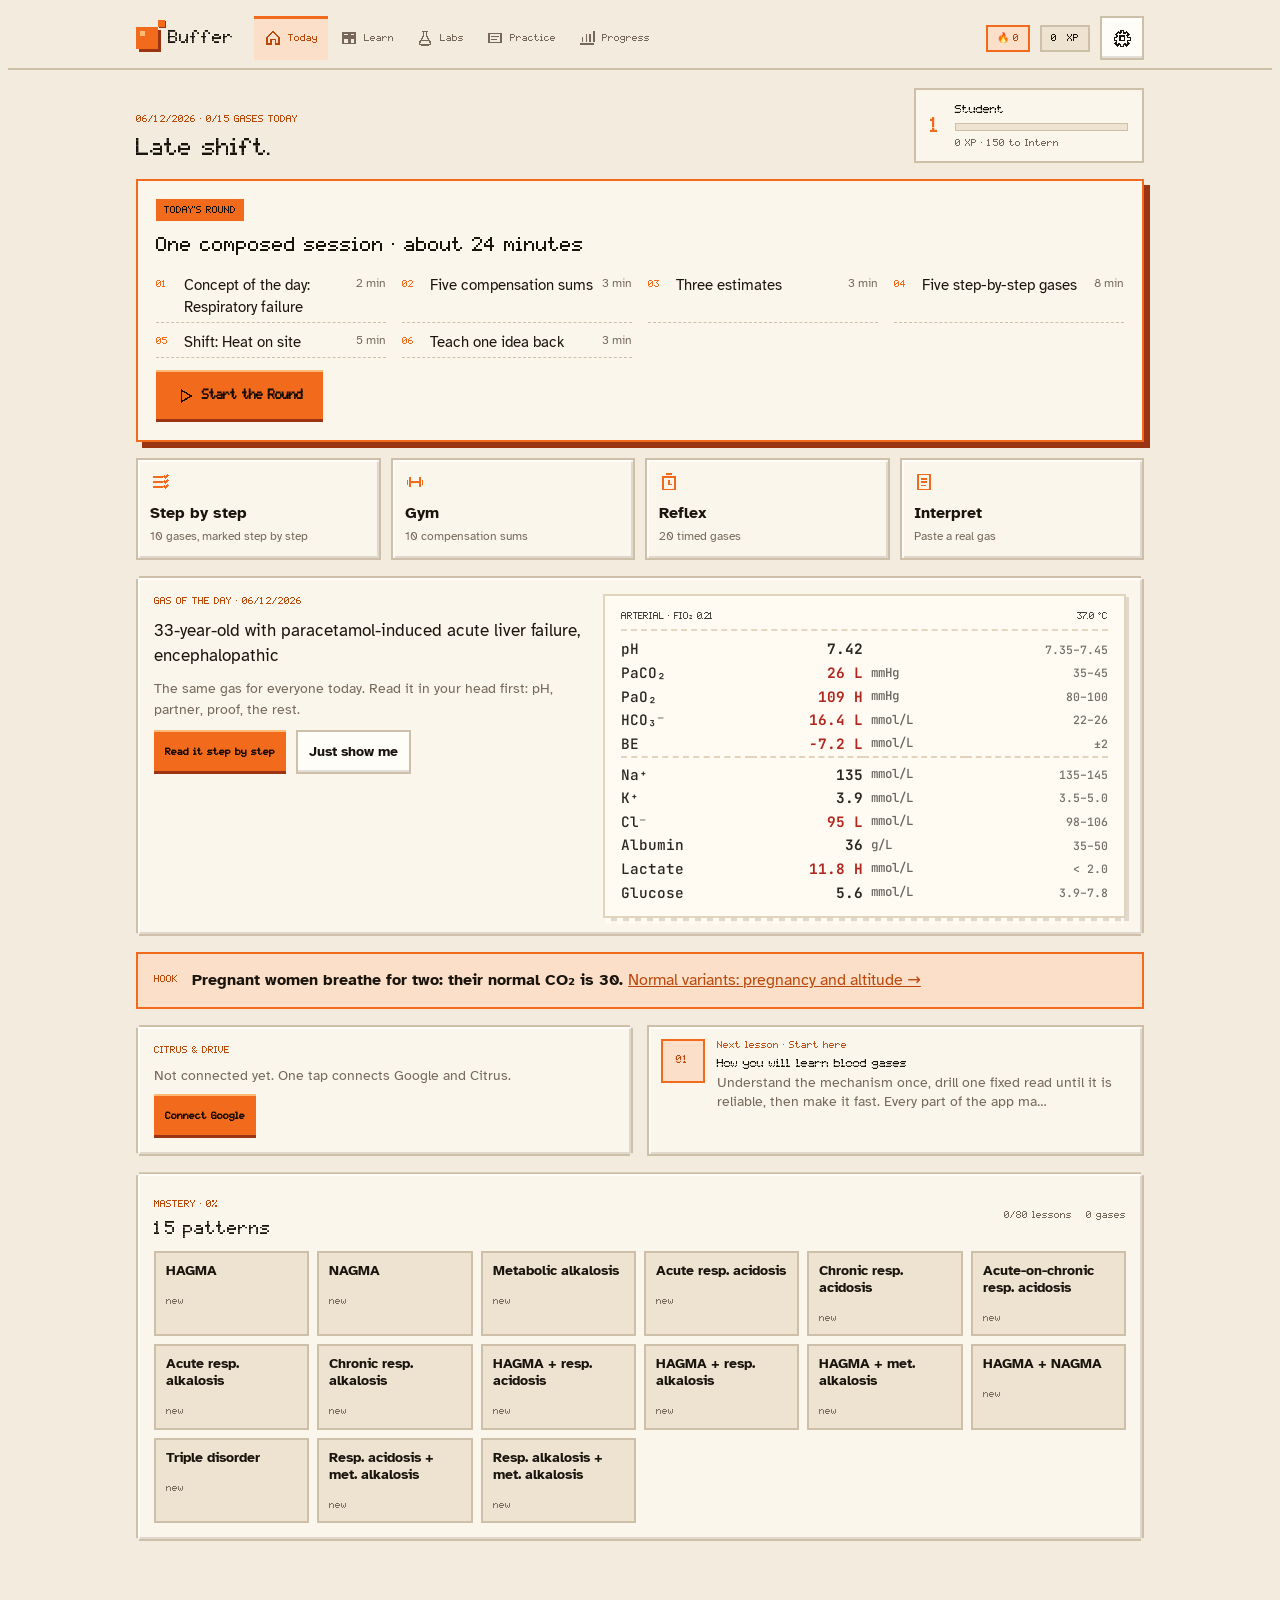
==== commit 1ed50e60: "Buffer 4.1.1: technique clinic lessons Co-Authored-By: Claude Sonnet 5.5 <noreply@anthropic.com> Cla" ====
--- a/index.html
+++ b/index.html
@@ -1029,6 +1029,7 @@
 <li>Pre-heparinised syringe, needle at 30–45° bevel up, let the pulse fill the syringe.</li>
 <li>Pressure for 5 minutes (longer if anticoagulated).</li>
 <li>The modified Allen test is widely taught but predicts ischaemia poorly; many centres no longer rely on it. Avoid arteries with poor collateral supply and know the patient's anticoagulation.</li></ul>
+<p>The next four lessons in this module are a technique clinic: the radial puncture step by step, the Allen test, venous and earlobe draws, and bubbles and delay.</p>
 <p>On room air or note the FiO₂ and device. A gas without FiO₂ cannot be interpreted for oxygenation.</p>`,
 keys:[['Oxygenation needs','Arterial sample + FiO₂'],['Pressure after ABG','≥ 5 min'],['Capillary','Fine for pH/PCO₂, not PO₂']],
 hook:'An ABG without the FiO₂ is half a gas.',
@@ -1726,6 +1727,86 @@
 hook:'Children run the same chemistry faster: they get ketotic, alkalotic and oedematous sooner.',
 q:[['Six-week-old with projectile vomiting: pH 7.52, HCO₃⁻ 34, Cl 88, K 3.0. Before theatre?',['Operate now','Correct fluids, chloride and potassium first','Give acetazolamide','Give bicarbonate'],1,'Alkalosis increases the risk of postoperative apnoea.'],
 ['Child in DKA treatment develops headache and bradycardia. Next?',['More insulin','Treat cerebral oedema now (mannitol or hypertonic saline)','Bicarbonate','Stop fluids and wait'],1,'Cerebral oedema is the leading cause of death in paediatric DKA.']]});
+
+/* ---------- 4.1: technique clinic (sampling) ---------- */
+lesson({id:'tc-radial',m:'samp',t:'Technique clinic: the radial puncture, step by step',
+sum:'Eight steps, each with the reason behind it, the usual error and how to rescue it. Most failed or misleading gases come from steps 2, 5 and 6.',
+body:`<p>Treat this as a checklist you rehearse before your hands are shaking. Each step has a <b>why</b> so that you can adapt when the patient does not look like the textbook.</p>
+${tw('<tr><th>#</th><th>Do</th><th>Why</th><th>Common error → rescue</th></tr><tr><td>1</td><td>Check indication, anticoagulation, the other wrist and the FiO₂ or device</td><td>An unreadable gas (no FiO₂) is wasted pain</td><td>Forgetting FiO₂ → write it on the syringe now</td></tr><tr><td>2</td><td>Wrist extended about 30° over a rolled towel, hand relaxed</td><td>Brings the artery close to the skin and steadies it</td><td>Over-extension flattens the pulse → ease back until it is strongest</td></tr><tr><td>3</td><td>Palpate with two fingers 1–2 cm above the crease, mark the line of the artery</td><td>The artery runs straight; you want to enter along it</td><td>Palpating with the thumb (it has its own pulse) → use index and middle</td></tr><tr><td>4</td><td>Clean the skin; consider 0.25–0.5 mL of 1% lidocaine</td><td>Local anaesthetic reduces pain without making the stick harder</td><td>Skipping it in a conscious patient → offer it</td></tr><tr><td>5</td><td>Needle at 30–45°, bevel up, advance slowly towards the pulse</td><td>Bevel up gives a clean entry; a slow advance lets you feel the wall</td><td>Going too steep and through the back wall → withdraw slowly until the flash appears</td></tr><tr><td>6</td><td>Let the pulse fill the syringe (1–2 mL); do not pull the plunger</td><td>Pulsatile self-filling confirms an artery; pulling draws venous blood and air</td><td>Dark, non-pulsatile blood → vein; stop and repeat</td></tr><tr><td>7</td><td>Needle out, pressure for at least 5 minutes (longer on anticoagulants), then expel air, cap and roll the syringe</td><td>Prevents haematoma; air and delay corrupt the gas</td><td>Releasing pressure early to check → hold, do not peek</td></tr><tr><td>8</td><td>Label with name, time, FiO₂, temperature and site; analyse within 30 minutes</td><td>The gas is only as good as the context attached to it</td><td>Leaving the sample on a desk → run it now or repeat it</td></tr>')}
+<h3>When not to puncture the radial artery</h3>
+<ul><li>Infection, burn or skin lesion over the site, or no palpable pulse.</li>
+<li>A limb with a dialysis fistula or vascular graft.</li>
+<li>Severe peripheral vascular disease or an ischaemic hand. Pick another site.</li>
+<li>Bleeding disorders and anticoagulation are not absolute bars. Choose a compressible site, use the smallest needle and press for longer.</li></ul>
+<h3>If you miss</h3>
+<p>Pull back to just under the skin and redirect without leaving the artery's line. After two misses, change wrist or ask a colleague. Repeated probing hurts and causes haematoma.</p>`,
+keys:[['Angle','30–45°, bevel up'],['Syringe','Fills by the pulse, no pulling'],['Pressure','≥ 5 min (longer if anticoagulated)'],['Label','FiO₂, time, temperature, site']],
+hook:'Pulse fills the syringe, pressure for five minutes, FiO₂ on the label.',
+q:[['Dark blood fills the syringe slowly and only when you pull the plunger. What does that suggest?',['A clean arterial sample','Venous blood, not arterial','A very high PaCO₂','A syringe with too much heparin'],1,'An arterial sample is bright, pulsatile and self-filling. Pulling and dark colour point to a vein.'],
+['After the needle is withdrawn, what is the right next action?',['Press firmly for 5 minutes or more','Press for 30 seconds, then look','Apply a light dressing and go','Ask the patient to flex the wrist for a while'],0,'Short pressure is the commonest cause of haematoma.'],
+['Which patient needs a different site rather than a radial attempt?',['An anxious patient on a monitor','A limb with a dialysis fistula','A patient breathing room air','A patient with a high fever'],1,'Never puncture a fistula or graft limb.']]});
+
+lesson({id:'tc-allen',m:'samp',t:'Technique clinic: the Allen test and collateral flow',
+sum:'How to do the modified Allen test, how to read it, and why it is a quick check rather than a guarantee.',
+body:`<h3>The modified Allen test</h3>
+<ol><li>Patient clenches the fist for about 30 seconds while you press on both the radial and ulnar arteries.</li>
+<li>Open the hand. It should be pale.</li>
+<li>Release the <b>ulnar</b> artery only and time the return of colour to the whole palm and thumb.</li></ol>
+${tw('<tr><th>Colour returns in</th><th>Reading</th></tr><tr><td>Under about 5–7 seconds</td><td>Ulnar supply is adequate</td></tr><tr><td>8–14 seconds</td><td>Equivocal</td></tr><tr><td>Over about 15 seconds</td><td>Ulnar supply poor: avoid that radial artery</td></tr>')}
+<h3>What the evidence says</h3>
+<ul><li>The test is subjective: results vary by examiner, skin tone, room temperature and how hard the patient clenches.</li>
+<li>It has not been shown to predict hand ischaemia after radial puncture, and ischaemic complications are very rare either way. Some guidelines still recommend it, others do not.</li>
+<li>More objective options exist: a pulse oximeter or Doppler on the thumb while the radial artery is compressed (the Barbeau test).</li></ul>
+<h3>How to use it</h3>
+<p>Use it as a quick screen that takes under a minute, not as permission or as a veto. A clearly abnormal result is a reason to choose the other wrist, or another site. A normal one does not remove the need for the usual care: one attempt at a time, pressure afterwards, and a look at the hand if the patient complains of pain or numbness.</p>
+<h3>Red flags after puncture</h3>
+<p>Persistent pain, a cold, pale or numb hand, or a growing swelling at the wrist need review at once. They can mean haematoma, spasm or arterial occlusion.</p>`,
+keys:[['Release','Ulnar artery only'],['Abnormal','Colour back in over ~15 s'],['Evidence','Poor predictor of ischaemia']],
+hook:'Allen test: a quick screen, not a promise.',
+q:[['In the modified Allen test, which artery is released first?',['The radial artery','The ulnar artery','The brachial artery above it','Both arteries together at once'],1,'You are testing whether the ulnar artery can supply the whole hand.'],
+['How should the Allen test be used?',['A quick screen that helps pick the site','Proof that ischaemia can never happen','A full substitute for pressure afterwards','A test that is used only in small children'],0,'It is subjective and a weak predictor, so it informs the choice and never replaces care.'],
+['After a radial gas the hand becomes cold, pale and numb. What now?',['Reassure and watch the hand','Urgent review for arterial compromise','Give another dose of heparin now','Repeat the puncture on the same wrist'],1,'Treat it as possible occlusion until proven otherwise.']]});
+
+lesson({id:'tc-venous',m:'samp',t:'Technique clinic: getting a good venous or capillary gas',
+sum:'When a vein will do, how to draw it without distorting the numbers, and when an earlobe sample is worth it.',
+body:`<h3>Choose the sample for the question</h3>
+${tw('<tr><th>You want to know</th><th>Sample</th></tr><tr><td>Is the patient acidotic? Lactate, K⁺, glucose</td><td>Peripheral venous is enough</td></tr><tr><td>Is the patient hypercapnic?</td><td>Venous screens it out (normal PCO₂ is reassuring); abnormal or doubtful → arterial</td></tr><tr><td>Is oxygenation the problem?</td><td>Arterial with FiO₂ (or pulse oximetry first)</td></tr><tr><td>Repeated gases in a stable COPD or child</td><td>Arterialised capillary (earlobe), warmed and free-flowing</td></tr>')}
+<h3>Drawing a venous gas well</h3>
+<ul><li>Use a heparinised gas syringe. A tourniquet for more than a minute and a clenched fist push up lactate and potassium and lower pH, so release it before or soon after puncture.</li>
+<li>Avoid the arm with an infusion running. Fluids dilute the sample.</li>
+<li>Sample at the time of cannulation when you can, free-flowing, without pulling hard.</li>
+<li>Expel air, cap, label as <b>venous</b>, and note the site. A venous sample labelled arterial is a classic trap.</li></ul>
+<h3>Remember the offsets</h3>
+<p>Compared with arterial: pH about 0.03 lower, PCO₂ about 5 mmHg higher, HCO₃⁻ about 1 mmol/L higher. Use the Labs → venous to arterial tool and keep the scatter in mind. A venous value is a screen, not a substitute, when the number sits near a decision line.</p>
+<h3>Earlobe (arterialised capillary)</h3>
+<ul><li>Warm the lobe or apply vasodilator cream for about 10 minutes so that blood is arterialised.</li>
+<li>Free flow into a capillary tube. Squeezing mixes in tissue fluid and distorts the values.</li>
+<li>Reliable for pH and PCO₂; treat PO₂ with caution.</li></ul>`,
+keys:[['Tourniquet','Under 1 min, release early'],['Venous vs arterial','pH −0.03 · PCO₂ +5 · HCO₃⁻ +1'],['Earlobe','Warm, free-flowing, PO₂ unreliable']],
+hook:'A vein answers acid-base; only an artery answers oxygen.',
+q:[['Which question can a peripheral venous gas answer reliably?',['The PaO₂ in a shocked patient','pH and lactate levels','The A–a gradient of the patient','The shunt fraction in the lungs'],1,'Venous pH and lactate track arterial values closely.'],
+['What does a long tourniquet and fist clenching do to a venous sample?',['Lowers the lactate by dilution','Raises lactate and K⁺, lowers pH','Raises the pH and the glucose','Changes nothing that you can measure'],1,'Local stasis and muscle work change the sample.'],
+['An earlobe sample is squeezed hard to get enough blood. What is the effect?',['No effect on any value','Tissue fluid distorts the values','PO₂ rises falsely and only that','Only the glucose changes'],1,'Free flow is essential for capillary gases.']]});
+
+lesson({id:'tc-bubbles',m:'samp',t:'Technique clinic: bubbles, heparin and delay, with drills',
+sum:'What to do in the first minute after the draw, and the quick checks that tell you the sample cannot be trusted.',
+body:`<h3>The first minute</h3>
+<ol><li><b>Expel the air at once</b>: hold the syringe upright, tap, push the bubbles out and cap it.</li>
+<li><b>Mix by rolling</b> the syringe between the palms and inverting a few times. Do not shake it.</li>
+<li><b>Label</b> and send, or run it yourself.</li></ol>
+<h3>Why a bubble matters</h3>
+<p>Room air has a PO₂ of about 150 mmHg and almost no CO₂. A bubble in the syringe drags the sample's PO₂ towards 150 and its PCO₂ downwards. A patient with a PaO₂ of 60 looks better; one on high-flow oxygen with a PaO₂ of 400 looks worse. The longer it sits and the bigger the bubble, the larger the error.</p>
+<h3>Heparin and delay</h3>
+<ul><li>Use dry or balanced heparin and fill the syringe. Leaving a lot of liquid heparin dilutes the sample: PCO₂ and HCO₃⁻ fall and calcium binds.</li>
+<li>Cells keep working in the syringe: PO₂ falls, PCO₂ and lactate rise, pH and glucose fall. Plastic at room temperature is fine for about 30 minutes. Longer than that, run a fresh sample.</li></ul>
+<h3>Four drills</h3>
+${tw('<tr><th>You see</th><th>Think</th><th>Do</th></tr><tr><td>PaO₂ 36, SO₂ 68%, SpO₂ 97%</td><td>Venous blood in an arterial syringe</td><td>Repeat from an artery</td></tr><tr><td>PaO₂ 140 on room air, PCO₂ 12 in a well patient</td><td>Air bubble</td><td>Repeat, expel air at once</td></tr><tr><td>Lactate 9 in a bright, well patient; sample 2 hours old</td><td>Delay</td><td>Repeat and run it within 30 minutes</td></tr><tr><td>K⁺ 7.4, no ECG changes, difficult draw</td><td>Haemolysis</td><td>Repeat before treating</td></tr>')}
+<p>The rule behind all four: when the numbers and the patient disagree, believe the patient and repeat the sample.</p>`,
+keys:[['Air','PO₂ → ~150, PCO₂ ↓'],['Delay','PO₂ ↓, PCO₂ ↑, lactate ↑'],['Window','~30 min in plastic at room temperature']],
+hook:'Bubbles out, roll never shake, run it inside half an hour.',
+q:[['A well patient on room air has a "PaO₂ 142, PCO₂ 12". Most likely?',['Excellent gas exchange','An air bubble in the syringe','Simple hyperventilation in a calm patient','Methaemoglobinaemia that is present'],1,'A PO₂ near 150 with a very low PCO₂ is the bubble signature.'],
+['A sample sits for two hours. What happens?',['Lactate falls steadily as cells rest','PO₂ rises over time in the syringe','Lactate and PCO₂ up, PO₂ and pH down','The pH climbs slowly with glucose'],2,'Cells keep metabolising in the syringe.'],
+['Why roll the syringe instead of shaking it?',['To warm the sample up slowly','Shaking can haemolyse and add air','Rolling removes the lactate first','Rolling raises the pH slightly at once'],1,'Gentle mixing keeps cells intact and prevents bubbles.']]});
 
 /* ================= CORE: STATE, UNITS, INTERPRETER, GENERATOR ================= */
 const KPA=7.50062;
@@ -2262,7 +2343,7 @@
  el.querySelectorAll('input').forEach(i=>i.addEventListener('input',run));run();}};
 
 /* ================= UI CORE ================= */
-const APP_VERSION='4.1.0';
+const APP_VERSION='4.1.1';
 const esc=s=>String(s==null?'':s).replace(/[&<>"]/g,c=>({'&':'&amp;','<':'&lt;','>':'&gt;','"':'&quot;'}[c]));
 /* lessons in module order (later files append lessons to earlier modules) */
 (function(){const mi={};MODS.forEach((m,i)=>mi[m.id]=i);const o=L.slice().sort((a,b)=>mi[a.m]-mi[b.m]);L.length=0;o.forEach(x=>L.push(x));})();
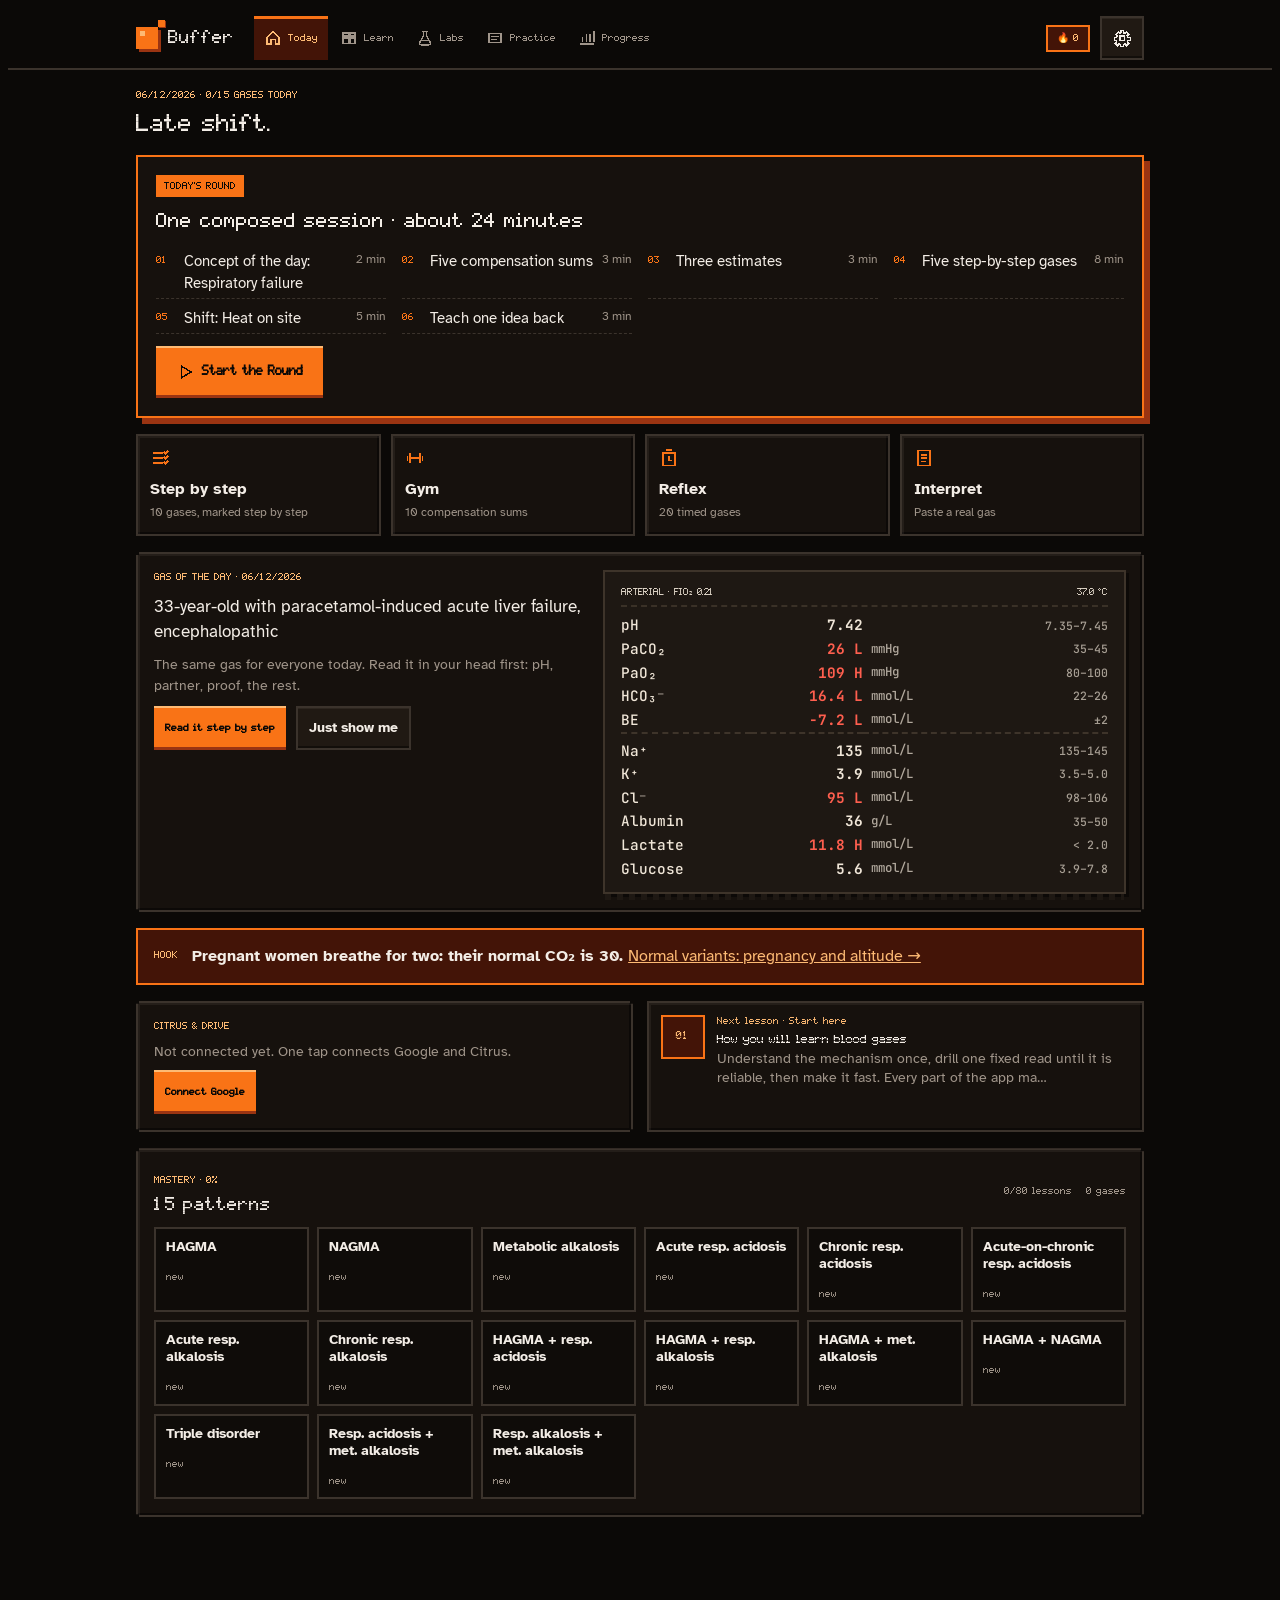
==== commit 66c5877c: "Buffer 4.2.0: 5 sourced questions in every lesson, quiet mode, round builder Co-Authored-By: Claude " ====
--- a/index.html
+++ b/index.html
@@ -515,6 +515,18 @@
 .btn.small,.sbar .btn,.sbar .iconbtn,nav.tabs button,.chip.btn,.llist button{min-height:44px}
 .sbar #sExit,.sbar .iconbtn{min-width:44px}
 .brand{min-height:44px;display:inline-flex;align-items:center}
+
+/* 4.2: Quiet mode + clinical skin */
+body.quiet #hdr-xp,body.quiet .lvlpill,body.quiet .gamey{display:none!important}
+html[data-skin="clinical"]{--px:"Atkinson Hyperlegible",system-ui,-apple-system,sans-serif}
+html[data-skin="clinical"] *{-webkit-font-smoothing:antialiased!important}
+html[data-skin="clinical"] *{border-radius:10px!important}
+html[data-skin="clinical"] .round,html[data-skin="clinical"] .web-n circle{border-radius:50%!important}
+html[data-skin="clinical"] .card,html[data-skin="clinical"] .btn,html[data-skin="clinical"] .chip,html[data-skin="clinical"] .iconbtn,html[data-skin="clinical"] .tile,html[data-skin="clinical"] .opt{clip-path:none!important;box-shadow:none!important;border-width:1px}
+html[data-skin="clinical"] .card.raised{box-shadow:0 2px 10px rgba(0,0,0,.18)!important}
+html[data-skin="clinical"] h1,html[data-skin="clinical"] h2,html[data-skin="clinical"] h3{font-weight:700;letter-spacing:-.005em}
+html[data-skin="clinical"] .btn.primary{box-shadow:none;font-weight:700}
+.sheet{max-height:86vh;overflow:auto}
 </style>
 
 <header class="top"><div class="wrap hrow">
@@ -1808,12 +1820,427 @@
 ['A sample sits for two hours. What happens?',['Lactate falls steadily as cells rest','PO₂ rises over time in the syringe','Lactate and PCO₂ up, PO₂ and pH down','The pH climbs slowly with glucose'],2,'Cells keep metabolising in the syringe.'],
 ['Why roll the syringe instead of shaking it?',['To warm the sample up slowly','Shaking can haemolyse and add air','Rolling removes the lactate first','Rolling raises the pH slightly at once'],1,'Gentle mixing keeps cells intact and prevents bubbles.']]});
 
+/* ================= SOURCES: every lesson cites its evidence (4.2) ================= */
+const SRC={
+ aarc13:['AARC 2013','Davis MD, Walsh BK, Sittig SE, Restrepo RD. AARC Clinical Practice Guideline: blood gas analysis and hemoximetry, 2013 revision and update. Respir Care 2013;58:1694–1703.'],
+ albert67:['Albert 1967','Albert MS, Dell RB, Winters RW. Quantitative displacement of acid-base equilibrium in metabolic acidosis. Ann Intern Med 1967;66:312–322.'],
+ amato15:['Amato 2015','Amato MBP, et al. Driving pressure and survival in the acute respiratory distress syndrome. N Engl J Med 2015;372:747–755.'],
+ aronson11:['Aronson & Giebisch 2011','Aronson PS, Giebisch G. Effects of pH on potassium: new explanations for old observations. J Am Soc Nephrol 2011;22:1981–1989.'],
+ ashwood83:['Ashwood 1983','Ashwood ER, Kost G, Kenny M. Temperature correction of blood-gas and pH measurements. Clin Chem 1983;29:1877–1885.'],
+ ashbernal04:['Ash-Bernal 2004','Ash-Bernal R, Wise R, Wright SM. Acquired methemoglobinemia: a retrospective series of 138 cases at 2 teaching hospitals. Medicine 2004;83:265–273.'],
+ barbeau04:['Barbeau 2004','Barbeau GR, et al. Evaluation of the ulnopalmar arterial arches with pulse oximetry and plethysmography: comparison with the Allen test in 1010 patients. Am Heart J 2004;147:489–493.'],
+ batlle88:['Batlle 1988','Batlle DC, Hizon M, Cohen E, Gutterman C, Gupta R. The use of the urinary anion gap in the diagnosis of hyperchloremic metabolic acidosis. N Engl J Med 1988;318:594–599.'],
+ berend14:['Berend 2014','Berend K, de Vries APJ, Gans ROB. Physiological approach to assessment of acid-base disturbances. N Engl J Med 2014;371:1434–1445.'],
+ berlin12:['Berlin 2012','ARDS Definition Task Force. Acute respiratory distress syndrome: the Berlin definition. JAMA 2012;307:2526–2533.'],
+ boles07:['Boles 2007','Boles JM, et al. Weaning from mechanical ventilation. Eur Respir J 2007;29:1033–1056.'],
+ bosch09:['Bosch 2009','Bosch X, Poch E, Grau JM. Rhabdomyolysis and acute kidney injury. N Engl J Med 2009;361:62–72.'],
+ brackett65:['Brackett 1965','Brackett NC Jr, Cohen JJ, Schwartz WB. Carbon dioxide titration curve of normal man. N Engl J Med 1965;272:6–12.'],
+ brzez09:['Brzezinski 2009','Brzezinski M, Luisetti T, London MJ. Radial artery cannulation: a comprehensive review of recent anatomic and physiologic investigations. Anesth Analg 2009;109:1763–1781.'],
+ byrne14:['Byrne 2014','Byrne AL, et al. Peripheral venous and arterial blood gas analysis in adults: are they comparable? Respirology 2014;19:168–175.'],
+ combes18:['EOLIA 2018','Combes A, et al. Extracorporeal membrane oxygenation for severe acute respiratory distress syndrome. N Engl J Med 2018;378:1965–1975.'],
+ davidson16:['BTS/ICS 2016','Davidson AC, et al. BTS/ICS guideline for the ventilatory management of acute hypercapnic respiratory failure in adults. Thorax 2016;71(Suppl 2):ii1–ii35.'],
+ epstein01:['Epstein 2001','Epstein SK, Singh N. Respiratory acidosis. Respir Care 2001;46:366–383.'],
+ evans21:['SSC 2021','Evans L, et al. Surviving Sepsis Campaign: international guidelines for management of sepsis and septic shock 2021. Crit Care Med 2021;49:e1063–e1143.'],
+ fan17:['ATS/ESICM/SCCM 2017','Fan E, et al. An official ATS/ESICM/SCCM clinical practice guideline: mechanical ventilation in adult patients with ARDS. Am J Respir Crit Care Med 2017;195:1253–1263.'],
+ fenves06:['Fenves 2006','Fenves AZ, et al. Increased anion gap metabolic acidosis as a result of 5-oxoproline (pyroglutamic acid): a role for acetaminophen. Clin J Am Soc Nephrol 2006;1:441–447.'],
+ figge98:['Figge 1998','Figge J, Jabor A, Kazda A, Fencl V. Anion gap and hypoalbuminemia. Crit Care Med 1998;26:1807–1810.'],
+ foster01:['Foster 2001','Foster GT, Vaziri ND, Sassoon CS. Respiratory alkalosis. Respir Care 2001;46:384–391.'],
+ galla00:['Galla 2000','Galla JH. Metabolic alkalosis. J Am Soc Nephrol 2000;11:369–375.'],
+ glaser01:['Glaser 2001','Glaser N, et al. Risk factors for cerebral edema in children with diabetic ketoacidosis. N Engl J Med 2001;344:264–269.'],
+ guerin13:['PROSEVA 2013','Guérin C, et al. Prone positioning in severe acute respiratory distress syndrome. N Engl J Med 2013;368:2159–2168.'],
+ halt20:['HALT-IT 2020','HALT-IT Trial Collaborators. Effects of a high-dose 24-h infusion of tranexamic acid on death and thromboembolic events in patients with acute gastrointestinal bleeding (HALT-IT). Lancet 2020;395:1927–1936.'],
+ hegewald11:['Hegewald 2011','Hegewald MJ, Crapo RO. Respiratory physiology in pregnancy. Clin Chest Med 2011;32:1–13.'],
+ hernandez19:['ANDROMEDA-SHOCK 2019','Hernández G, et al. Effect of a resuscitation strategy targeting peripheral perfusion status vs serum lactate levels. JAMA 2019;321:654–664.'],
+ hess79:['Hess 1979','Hess CE, Nichols AB, Hunt WB, Suratt PM. Pseudohypoxemia secondary to leukemia and thrombocytosis. N Engl J Med 1979;301:361–363.'],
+ hickling90:['Hickling 1990','Hickling KG, Henderson SJ, Jackson R. Low mortality associated with low volume pressure limited ventilation with permissive hypercapnia in severe ARDS. Intensive Care Med 1990;16:372–377.'],
+ jaber18:['BICAR-ICU 2018','Jaber S, et al. Sodium bicarbonate therapy for patients with severe metabolic acidaemia in the ICU (BICAR-ICU). Lancet 2018;392:31–40.'],
+ jbds23:['JBDS 2023','Joint British Diabetes Societies. The management of diabetic ketoacidosis in adults (JBDS 02), 2023 update.'],
+ kellum00:['Kellum 2000','Kellum JA. Determinants of blood pH in health and disease. Crit Care 2000;4:6–14.'],
+ kraut07:['Kraut & Madias 2007','Kraut JA, Madias NE. Serum anion gap: its uses and limitations in clinical medicine. Clin J Am Soc Nephrol 2007;2:162–174.'],
+ kraut10:['Kraut & Madias 2010','Kraut JA, Madias NE. Metabolic acidosis: pathophysiology, diagnosis and management. Nat Rev Nephrol 2010;6:274–285.'],
+ kraut14:['Kraut & Madias 2014','Kraut JA, Madias NE. Lactic acidosis. N Engl J Med 2014;371:2309–2319.'],
+ kraut18:['Kraut & Mullins 2018','Kraut JA, Mullins ME. Toxic alcohols. N Engl J Med 2018;378:270–280.'],
+ kuppermann18:['PECARN FLUID 2018','Kuppermann N, et al. Clinical trial of fluid infusion rates for pediatric diabetic ketoacidosis. N Engl J Med 2018;378:2275–2287.'],
+ luks19:['WMS 2019','Luks AM, et al. Wilderness Medical Society clinical practice guidelines for the prevention and treatment of acute altitude illness: 2019 update. Wilderness Environ Med 2019;30(4S):S3–S18.'],
+ mellem66:['Mellemgaard 1966','Mellemgaard K. The alveolar-arterial oxygen difference: its size and components in normal man. Acta Physiol Scand 1966;67:10–20.'],
+ narins80:['Narins & Emmett 1980','Narins RG, Emmett M. Simple and mixed acid-base disorders: a practical approach. Medicine 1980;59:161–187.'],
+ nunn:['Nunn','Lumb AB. Nunn and Lumb\'s Applied Respiratory Physiology. Elsevier (current edition).'],
+ odriscoll17:['BTS 2017','O\'Driscoll BR, et al. BTS guideline for oxygen use in adults in healthcare and emergency settings. Thorax 2017;72(Suppl 1):ii1–ii90.'],
+ pitkin94:['Pitkin 1994','Pitkin AD, Roberts CM, Wedzicha JA. Arterialised earlobe blood gas analysis: an underused technique. Thorax 1994;49:364–366.'],
+ purssell01:['Purssell 2001','Purssell RA, et al. Derivation and validation of a formula to calculate the contribution of ethanol to the osmolal gap. Ann Emerg Med 2001;38:653–659.'],
+ rose:['Rose & Post','Rose BD, Post TW. Clinical physiology of acid-base and electrolyte disorders. McGraw-Hill (current edition).'],
+ semler18:['SMART 2018','Semler MW, et al. Balanced crystalloids versus saline in critically ill adults. N Engl J Med 2018;378:829–839.'],
+ sev66:['Severinghaus 1966','Severinghaus JW. Blood gas calculator. J Appl Physiol 1966;21:1108–1116.'],
+ siggaard74:['Siggaard-Andersen 1974','Siggaard-Andersen O. The acid-base status of the blood. 4th ed. Copenhagen: Munksgaard; 1974.'],
+ sjoding20:['Sjoding 2020','Sjoding MW, et al. Racial bias in pulse oximetry measurement. N Engl J Med 2020;383:2477–2478.'],
+ soriano02:['Soriano 2002','Soriano JR. Renal tubular acidosis: the clinical entity. J Am Soc Nephrol 2002;13:2160–2170.'],
+ stewart83:['Stewart 1983','Stewart PA. Modern quantitative acid-base chemistry. Can J Physiol Pharmacol 1983;61:1444–1461.'],
+ toff07:['Toffaletti 2007','Toffaletti J, Zijlstra WG. Misconceptions in reporting oxygen saturation. Anesth Analg 2007;105(6 Suppl):S5–S9.'],
+ vann11:['Vann 2011','Vann RD, Butler FK, Mitchell SJ, Moon RE. Decompression illness. Lancet 2011;377:153–164.'],
+ vincent13:['Vincent & De Backer 2013','Vincent JL, De Backer D. Circulatory shock. N Engl J Med 2013;369:1726–1734.'],
+ weaver09:['Weaver 2009','Weaver LK. Carbon monoxide poisoning. N Engl J Med 2009;360:1217–1225.'],
+ west:['West','West JB, Luks AM. West\'s Respiratory Physiology: The Essentials. Wolters Kluwer (current edition).'],
+ wrenn90:['Wrenn 1990','Wrenn K. The delta (Δ) gap: an approach to mixed acid-base disorders. Ann Emerg Med 1990;19:1310–1313.'],
+ apls:['APLS','Advanced Life Support Group. Advanced Paediatric Life Support: the practical approach to emergencies. Wiley (current edition).'],
+ pitt:['Rose','']
+};
+delete SRC.pitt;
+/* lesson -> sources: module defaults plus per-lesson additions */
+const MSRC={start:['berend14'],chem:['siggaard74','rose'],phys:['west','nunn'],micro:['kraut14','rose'],gas:['west','nunn'],kid:['rose','soriano02'],samp:['aarc13'],num:['siggaard74','aarc13'],vbg:['byrne14'],dis:['berend14','narins80'],clin:['berend14','kraut10'],auto:['berend14']};
+const LSRC={
+ stewart:['stewart83','kellum00'],stewartx:['stewart83','figge98'],hh:['sev66'],otherbuf:['siggaard74'],
+ temp:['ashwood83'],alv:['mellem66'],
+ lactate:['kraut14'],ketones:['kraut10','jbds23'],toxalc:['kraut18','fenves06','purssell01'],rbc:['sev66'],microbes:['hess79'],
+ odc:['sev66'],hypox:['odriscoll17'],ratios:['berlin12'],respfail:['epstein01','davidson16'],ventchg:['epstein01'],co2vent:['epstein01'],
+ renal:['soriano02'],rta:['soriano02','batlle88'],alkmaint:['galla00'],comp:['brackett65','albert67','narins80'],kacid:['aronson11'],uosm:['batlle88','purssell01'],
+ sites:['aarc13','brzez09','pitkin94'],preanal:['aarc13','hess79'],analyser:['toff07','aarc13'],oxim:['sjoding20','toff07','weaver09'],traps:['aarc13','toff07'],
+ 'tc-radial':['aarc13','brzez09'],'tc-allen':['barbeau04','brzez09'],'tc-venous':['byrne14','pitkin94','aarc13'],'tc-bubbles':['aarc13'],
+ nlac:['kraut14'],nlytes:['aronson11'],ncoox:['weaver09','ashbernal04'],nderived:['figge98','kraut07'],nall:['kraut07','wrenn90'],
+ vbg:['byrne14'],
+ read6:['berend14','narins80'],hagma:['kraut07','kraut10','figge98'],nagma:['kraut10','batlle88'],malk:['galla00'],racid:['epstein01','brackett65'],ralk:['foster01','brackett65'],mixed:['wrenn90','narins80'],oxread:['odriscoll17','berlin12'],
+ dka:['jbds23','kuppermann18','glaser01'],sepsis:['evans21','semler18','kraut14'],asa:['kraut10'],toxalc2:['kraut18','purssell01'],copd:['davidson16','odriscoll17','epstein01'],asthma:['epstein01','foster01'],pe:['foster01'],vomit:['galla00'],diarr:['kraut10','batlle88'],renalfail:['kraut10'],arrest:['kraut14'],opioid:['epstein01'],heat:['foster01'],co:['weaver09'],methb:['ashbernal04'],preg:['hegewald11'],rhabdo:['bosch09'],etoh:['kraut18','kraut14'],drugacid:['kraut10','fenves06'],gib:['kraut14','halt20'],kids:['apls','kuppermann18','glaser01']
+};
+function lessonSources(l){const ids=[...new Set([...(MSRC[l.m]||[]),...(LSRC[l.id]||[])])].filter(i=>SRC[i]);return ids.map(i=>SRC[i]);}
+
+/* ================= 4.2: more questions per lesson (batch 1: start, chemistry, physics, cells) ================= */
+const XQ={};
+XQ.learn=[
+['Why does testing yourself build memory better than rereading?',['Recall strengthens the memory trace','It feels easier than reading it','It covers more pages in an hour','It replaces the need for sleep'],0,'Effortful retrieval is itself the learning event; rereading mostly builds familiarity.'],
+['Buffer sets a reflex target of 90% correct in under 8 seconds. What is that training?',['Pattern recognition with no sums','Slow derivation from first principles','Memorising every single formula','Typing speed on the keypad'],0,'Speed with accuracy is the mark that a pattern has become automatic.']];
+XQ.ph=[
+['Using the 80 rule, what is [H⁺] at pH 7.52?',['28 nmol/L','32 nmol/L','52 nmol/L','24 nmol/L'],0,'[H⁺] ≈ 80 − the two digits after the decimal point: 80 − 52 = 28.'],
+['Which pH corresponds to a [H⁺] of about 100 nmol/L?',['7.00','7.20','7.10','6.80'],0,'pH 7 means 10⁻⁷ mol/L, which is 100 nmol/L.'],
+['Why does a small pH change matter clinically?',['It is logarithmic: [H⁺] changes a lot','The pH electrode is imprecise','Enzymes ignore any small change','The kidneys correct it at once'],0,'Every 0.3 pH units doubles or halves [H⁺].']];
+XQ.buffer=[
+['At pH equal to the pKa, a buffer pair contains…',['Equal acid and base forms','Only the base form present','Ten times more of the acid form','No dissolved gas at all'],0,'Henderson–Hasselbalch gives log(1) = 0 when the two forms are equal.'],
+['Adding strong acid to a bicarbonate solution mainly produces…',['CO₂ and water','More bicarbonate','Sodium hydroxide','Free chloride gas'],0,'H⁺ + HCO₃⁻ gives carbonic acid, which becomes CO₂ and water that the lungs remove.'],
+['In chronic acidosis, which tissue gradually gives up buffer base?',['Bone','Skin','Lens of the eye','Adipose tissue'],0,'Bone carbonate and phosphate buffer a prolonged acid load, at a cost to bone mineral.']];
+XQ.ca=[
+['Which structure uses carbonic anhydrase to reclaim filtered bicarbonate?',['Proximal tubule','Loop of Henle thin limb','Glomerular capsule','Collecting duct only'],0,'Most filtered bicarbonate is reabsorbed in the proximal tubule via carbonic anhydrase.'],
+['In what form is most CO₂ carried in the blood?',['Bicarbonate','Dissolved CO₂','Carbamino compounds','Carbonic acid'],0,'Roughly 70% or more travels as bicarbonate; the rest is carbamino-Hb and dissolved gas.'],
+['Acetazolamide causes a normal-gap acidosis because it…',['Blocks proximal HCO₃⁻ reabsorption','Raises acid production in cells','Blocks chloride excretion','Stops ammonia formation'],0,'Bicarbonate is lost in the urine and chloride replaces it, so the gap stays normal.']];
+XQ.hh=[
+['HCO₃⁻ 24 and PCO₂ doubles to 80 with no renal change. What is the pH?',['About 7.10','About 7.25','About 7.00','Still 7.40'],0,'The ratio falls from 20:1 to 10:1, which is log 1 lower: 6.1 + 1.0 = 7.10.'],
+['Both HCO₃⁻ and PCO₂ double. The pH…',['Stays the same','Falls','Rises','Cannot be known'],0,'The ratio is unchanged, which is exactly how full compensation keeps pH near normal.'],
+['From which values can the third be calculated on a gas analyser?',['Any two of pH, PCO₂, HCO₃⁻','Only pH and HCO₃⁻ together','Only PCO₂ and PO₂ together','None, all three are measured'],0,'Henderson–Hasselbalch links all three; the analyser measures pH and PCO₂ and calculates bicarbonate.']];
+XQ.otherbuf=[
+['Which non-bicarbonate buffer is quantitatively largest in whole blood?',['Haemoglobin','Plasma phosphate','Plasma albumin','Urinary ammonia'],0,'Haemoglobin, with its many histidine groups, is the major non-bicarbonate blood buffer.'],
+['The isohydric principle says that…',['All buffer pairs share one [H⁺]','Only bicarbonate counts at all','Proteins buffer first, then phosphate','Buffers act in strict sequence'],0,'Changing one pair changes the others through the shared [H⁺], so measuring one tells you the state of all.'],
+['Phosphate is a good urinary buffer because its pKa is near…',['6.8','2.1','10.3','7.4 exactly'],0,'A pKa of about 6.8 sits in the range of urine pH, so it takes up secreted H⁺ well.']];
+XQ.stewart=[
+['Which three variables are independent in the Stewart approach?',['PCO₂, SID and A_tot','pH, HCO₃⁻ and PCO₂','Na⁺, K⁺ and Cl⁻ only','Albumin, glucose and urea'],0,'In Stewart, pH and HCO₃⁻ are dependent on PCO₂, strong ion difference and total weak acid.'],
+['Why does water loss cause a contraction alkalosis in the Stewart view?',['It concentrates the SID','It lowers PCO₂','It raises albumin charge','It adds bicarbonate'],0,'Less free water concentrates strong ions, raising the SID.'],
+['In the Stewart model, bicarbonate is…',['A dependent variable','An independent variable','Irrelevant','Always fixed at 24'],0,'It changes as a consequence of the three independent variables rather than driving them.']];
+XQ.stewartx=[
+['A strong ion gap of 12.8 points to…',['Unmeasured anions','Hypoalbuminaemia','Free water excess','Hypercapnia'],0,'A positive SIG means unmeasured strong anions such as ketones or toxins.'],
+['Na − Cl is 28 mmol/L where normal is about 36. This suggests…',['Chloride excess versus sodium','An excess of sodium instead','A high albumin level','A laboratory error only'],0,'A narrow Na − Cl gap means chloride is high relative to sodium, a hyperchloraemic component.'],
+['AG 16, albumin 20 g/L. What is the albumin-corrected gap?',['21','16','12','25'],0,'Corrected AG = 16 + 0.25 × (40 − 20) = 21.']];
+XQ.dalton=[
+['Humidified room air at sea level and 37 °C: what is the inspired PO₂?',['About 150 mmHg','About 160 mmHg','About 100 mmHg','About 213 mmHg'],0,'0.21 × (760 − 47) ≈ 150 mmHg.'],
+['At about 5,500 m barometric pressure is roughly half of sea level. The inspired PO₂ is about…',['70 mmHg','100 mmHg','150 mmHg','35 mmHg'],0,'0.21 × (380 − 47) ≈ 70 mmHg.'],
+['In a gas mixture, the partial pressure of one gas equals…',['Its fraction × total pressure','Its fraction ÷ total pressure','Its mass × temperature','The total pressure minus 47'],0,'Dalton\'s law: each gas contributes its fraction of the total pressure.']];
+XQ.henry=[
+['Why can hyperbaric oxygen raise tissue oxygen even with fully saturated haemoglobin?',['Dissolved O₂ rises with PO₂','Haemoglobin binds more than four O₂','The curve shifts to the left','The red cells multiply quickly'],0,'Henry\'s law: dissolved O₂ is proportional to PO₂, so very high pressures dissolve useful amounts.'],
+['At a PCO₂ of 40 mmHg, how much CO₂ is dissolved?',['1.2 mmol/L','24 mmol/L','0.12 mmol/L','12 mmol/L'],0,'0.03 × 40 = 1.2 mmol/L.'],
+['If a sealed blood sample is warmed, its PO₂ and PCO₂…',['Rise, because solubility falls','Fall, because solubility rises','Stay exactly constant','Cancel each other out'],0,'Gas solubility falls with temperature, so partial pressures rise.']];
+XQ.alv=[
+['On FiO₂ 1.0 at sea level with PaCO₂ 40, what is the alveolar PO₂?',['About 663 mmHg','About 713 mmHg','About 760 mmHg','About 600 mmHg'],0,'713 − 40 ÷ 0.8 = 663 mmHg.'],
+['Which cause of hypoxaemia has a normal A–a gradient?',['Hypoventilation','Shunt','V/Q mismatch','Diffusion limitation'],0,'In pure hypoventilation PAO₂ falls with PaO₂, so the difference stays normal.'],
+['A respiratory quotient of 0.8 means…',['CO₂ produced is 80% of O₂ consumed','O₂ consumed is 80% of CO₂ produced','80% of inspired O₂ is absorbed','Alveolar gas is 80% nitrogen'],0,'It is the ratio of CO₂ output to O₂ uptake, set by the fuel being burned.']];
+XQ.temp=[
+['A patient at 30 °C has a sample run at 37 °C. Their true in-body pH is…',['Higher than reported','Lower than reported','About the same','Impossible to estimate'],0,'Cooling raises pH by about 0.015 per °C, so the 37 °C value reads too acidic.'],
+['Compared with the 37 °C report, a hypothermic patient\'s in-body PO₂ is…',['Lower','Higher','Identical','Zero'],0,'Gases are more soluble in cold blood, so partial pressures are lower.'],
+['Why does PCO₂ fall as blood cools?',['CO₂ becomes more soluble','CO₂ production rises','Bicarbonate is consumed','The electrode drifts'],0,'More CO₂ stays dissolved, so the partial pressure is lower.']];
+XQ.acidsrc=[
+['Which of these is a volatile acid load?',['CO₂ from metabolism','Sulphuric acid from protein','Lactic acid','Phosphoric acid'],0,'CO₂ is excreted by the lungs; the others are fixed acids for the kidney.'],
+['About how much fixed acid does a 70 kg adult generate each day?',['About 70 mmol','About 15,000 mmol','About 7 mmol','About 700 mmol'],0,'Roughly 1 mmol/kg/day.'],
+['Put the responses in order of speed, fastest first.',['Buffers, lungs, kidneys','Kidneys, lungs, buffers','Lungs, kidneys, buffers','Buffers, kidneys, lungs'],0,'Buffering takes seconds, ventilation minutes, renal compensation days.']];
+XQ.lactate=[
+['Type A lactic acidosis is caused by…',['Poor tissue oxygen delivery','Adverse drug effects','Liver failure on its own','Very high glucose levels'],0,'Hypoperfusion or hypoxia pushes cells toward anaerobic glycolysis.'],
+['Which organs clear most lactate?',['Liver and kidney','Lung and spleen','Brain and heart only','Skin and bone'],0,'The liver (Cori cycle) and kidney remove most of it.'],
+['Thiamine deficiency can raise lactate because…',['Pyruvate dehydrogenase needs it','Thiamine itself buffers lactate','It lowers oxygen delivery','It blocks the liver\'s output'],0,'Without it pyruvate cannot enter the Krebs cycle and is converted to lactate.']];
+XQ.ketones=[
+['Which ketone body is most abundant in DKA?',['β-hydroxybutyrate','Acetoacetate','Acetone','Pyruvate and lactate'],0,'BHB outnumbers acetoacetate roughly three to one or more in DKA.'],
+['Prolonged fasting typically causes…',['At most a mild fall in HCO₃⁻','A severe acidosis with pH < 7.0','A raised osmolar gap always','A respiratory acidosis'],0,'Starvation ketosis seldom lowers bicarbonate far because ketone production is modest.'],
+['In alcoholic ketoacidosis the glucose is typically…',['Low or normal','Very high','Always above 20','Not measured'],0,'It follows binge drinking and poor intake, not insulin deficiency.']];
+XQ.microbes=[
+['D-lactic acidosis in short bowel syndrome arises when…',['Gut bacteria ferment spare sugar','The liver makes too much L-lactate','Insulin is lacking for the cells','The kidneys retain too much acid'],0,'Bacteria produce D-lactate, which standard assays miss.'],
+['Which gas pattern is typical early in sepsis?',['Respiratory alkalosis','Respiratory acidosis','Metabolic alkalosis','A completely normal gas'],0,'Hyperventilation from the systemic inflammatory response comes first.'],
+['How do you limit leukocyte larceny?',['Analyse at once, check against SpO₂','Leave it for an hour first','Add more heparin to the syringe','Shake the syringe hard'],0,'Cells keep consuming O₂ in the syringe, so speed and a saturation cross-check matter.']];
+XQ.rbc=[
+['Working muscle (high CO₂, low pH, warm) shifts the dissociation curve…',['Right','Left','Not at all','Upward only'],0,'The Bohr effect releases O₂ where it is needed.'],
+['In the chloride shift, bicarbonate leaves the red cell in exchange for…',['Chloride','Sodium','Potassium','Protons'],0,'Band 3 swaps HCO₃⁻ out for Cl⁻ in to keep the cell electrically neutral.'],
+['Chronic hypoxia raises 2,3-BPG, which shifts the curve…',['Right','Left','Not at all','Down'],0,'Lower O₂ affinity releases oxygen to tissues more easily.']];
+XQ.toxalc=[
+['Fomepizole works by…',['Blocking alcohol dehydrogenase','Binding oxalate in the gut','Raising the blood pH','Chelating iron in the blood'],0,'It stops methanol and ethylene glycol being turned into toxic metabolites.'],
+['Ethylene glycol typically damages the…',['Kidney (calcium oxalate)','Optic nerve and retina','Liver cells alone','Pancreas and spleen'],0,'Oxalate crystals deposit in the tubules; look for crystals and AKI.'],
+['Visual disturbance with a severe high-AG acidosis suggests…',['Methanol','Isopropanol','Ethanol','Salicylate'],0,'Formic acid injures the optic nerve.']];
+
+/* ================= 4.2: more questions per lesson (batch 2: oxygen, kidney, sample, printout) ================= */
+XQ.o2content=[
+['Hb 15 g/dL, SaO₂ 98%, PaO₂ 100 mmHg. What is the oxygen content?',['About 20 mL/dL','About 15 mL/dL','About 28 mL/dL','About 10 mL/dL'],0,'1.34 × 15 × 0.98 + 0.003 × 100 ≈ 20 mL/dL.'],
+['Anaemia mainly lowers which component of oxygen delivery?',['Arterial oxygen content','The measured PaO₂','The percentage saturation','Alveolar PO₂ itself'],0,'PaO₂ and SaO₂ can be normal while the haemoglobin available to carry oxygen is low.'],
+['In septic shock, ScvO₂ is 85% and lactate 6. The best reading is…',['Poor extraction, not low delivery','Oxygen delivery is far too low','The haemoglobin is too high','Tissue oxygenation is normal'],0,'A high venous saturation with raised lactate suggests tissues cannot use the oxygen supplied.']];
+XQ.odc=[
+['Stored red cells and alkalosis shift the curve…',['To the left','To the right','Downwards','Not at all'],0,'Both raise oxygen affinity, so haemoglobin holds on to oxygen.'],
+['P50 is the PO₂ at which haemoglobin is…',['50% saturated','50% desaturated and dead','75% saturated','100% saturated'],0,'It is the usual index of affinity, about 27 mmHg at pH 7.40.'],
+['A right shift means haemoglobin…',['Releases oxygen more easily','Holds oxygen more tightly','Binds more CO','Loses its iron'],0,'Affinity falls, so tissues receive more oxygen at a given PO₂.']];
+XQ.hypox=[
+['Which hypoxaemia corrects well with 100% oxygen?',['Mild V/Q mismatch','Large right-to-left shunt','Cyanide poisoning','Severe anaemia'],0,'Low V/Q units still ventilate, so more FiO₂ raises their PAO₂; a shunt bypasses ventilation altogether.'],
+['Which mechanism shows up first on exertion?',['Diffusion limitation','Hypoventilation','Low inspired O₂ only','Shunt only'],0,'Faster capillary transit leaves less time for equilibration.'],
+['A climber at 5,000 m has a low PaO₂ and a normal A–a gradient. The mechanism is…',['Low inspired PO₂','Pulmonary shunt','Diffusion block','Dead space'],0,'The lungs work normally but the inspired oxygen pressure is low.']];
+XQ.ratios=[
+['PaO₂ 75 mmHg on FiO₂ 0.5. What is the P/F ratio?',['150','75','300','38'],0,'75 ÷ 0.5 = 150.'],
+['The Berlin definition requires onset within…',['One week of a known insult','24 hours of admission','One month of the insult','Six hours of intubation'],0,'New or worsening respiratory symptoms within 1 week of a known clinical insult.'],
+['Why use the S/F ratio?',['It needs no arterial sample','It is more accurate than P/F','It ignores FiO₂','It measures shunt exactly'],0,'SpO₂ stands in for PaO₂ when no ABG is available, within limits.']];
+XQ.co2vent=[
+['Doubling alveolar ventilation with constant CO₂ production changes PaCO₂ from 40 to about…',['20 mmHg','80 mmHg','40 mmHg','10 mmHg'],0,'PaCO₂ is inversely proportional to alveolar ventilation.'],
+['Raised dead space raises PaCO₂ because…',['Less of each breath is exchanged','CO₂ production rises in cells','Bicarbonate falls in the blood','The alveolar membrane thickens'],0,'Alveolar ventilation falls even if minute ventilation is unchanged.'],
+['A fever develops in a paralysed patient on fixed ventilator settings. PaCO₂…',['Rises','Falls','Stays the same','Cannot be predicted'],0,'Temperature raises VCO₂, and the same ventilation cannot keep up.']];
+XQ.respfail=[
+['Type 2 respiratory failure is defined by PaCO₂ above…',['45 mmHg (6 kPa)','60 mmHg (8 kPa)','35 mmHg (4.7 kPa)','55 mmHg (7.3 kPa)'],0,'Along with hypoxaemia, a PaCO₂ above the normal range defines type 2.'],
+['Which condition typically causes type 2 failure?',['Opioid overdose','Pulmonary embolism','Mild pneumonia','Early fibrosis'],0,'Reduced drive lowers alveolar ventilation, so CO₂ rises.'],
+['An asthmatic\'s PaCO₂ rises from 30 to 48 mmHg during an attack. This suggests…',['Impending exhaustion','Improvement','A sampling error','Compensation'],0,'A normal or rising PaCO₂ during asthma is a warning sign, because hyperventilation is expected.']];
+XQ.ventchg=[
+['Ventilator rate 10, PaCO₂ 60, target 40. What new rate is expected?',['About 15','About 7','About 20','About 25'],0,'New rate = 10 × 60 ÷ 40 = 15 breaths per minute.'],
+['PCO₂ falls acutely from 40 to 20 mmHg. HCO₃⁻ falls by about…',['4 mmol/L','8 mmol/L','1 mmol/L','10 mmol/L'],0,'Acute respiratory alkalosis lowers HCO₃⁻ by about 2 per 10 mmHg.']];
+XQ.renal=[
+['Which cells in the collecting duct secrete H⁺ and generate new bicarbonate?',['α-intercalated cells','Principal cells','Podocytes','Macula densa cells'],0,'H⁺-ATPase in α-intercalated cells secretes acid.'],
+['Titratable acid in urine is mainly…',['Phosphate','Creatinine','Urea','Sodium'],0,'Filtered phosphate takes up secreted H⁺, close to its pKa of 6.8.'],
+['Hypokalaemia in the kidney tends to…',['Promote alkalosis','Promote acidosis','Do nothing','Lower aldosterone'],0,'It raises ammoniagenesis and H⁺ secretion, which sustains an alkalosis.']];
+XQ.rta=[
+['In distal (type 1) RTA the urine pH usually stays…',['Above 5.5 despite acidosis','Below 5.0 whatever the load','Fixed at exactly 7.4','Acid and highly variable'],0,'The distal nephron cannot acidify the urine.'],
+['Proximal (type 2) RTA often accompanies…',['Fanconi syndrome','Hyperkalaemia','Severe hypertension','Hypercalcaemia'],0,'Glucosuria, phosphaturia and aminoaciduria point to a global proximal defect.'],
+['A negative urine anion gap means…',['Plenty of urinary NH₄⁺','No ammonium at all','Urine pH is high','Renal tubular failure'],0,'Unmeasured NH₄⁺ cations make the measured gap negative; the kidney is responding properly.']];
+XQ.alkmaint=[
+['Urine chloride 8 mmol/L in a metabolic alkalosis suggests…',['Prior vomiting or diuretics','Hyperaldosteronism today','Bartter syndrome today','Milk-alkali syndrome today'],0,'Low urine chloride means the kidney is conserving it, so the alkalosis is chloride-responsive.'],
+['Which is a chloride-resistant cause?',['Hyperaldosteronism','Recent vomiting spells','Nasogastric suction loss','Past diuretic use ended'],0,'Mineralocorticoid excess keeps the urine chloride high and does not respond to saline.'],
+['A patient taking furosemide has urine Cl 60. This means…',['The drug is still acting','Hyperaldosteronism proved','Vomiting is likely','Saline will not help'],0,'Urine chloride is unreliable while diuretics are active; recheck when they have worn off.']];
+XQ.comp=[
+['Metabolic alkalosis with HCO₃⁻ 40. Expected PCO₂?',['48 ± 5','28 ± 2','60 ± 5','40 ± 5'],0,'0.7 × 40 + 20 = 48.'],
+['Acute respiratory alkalosis with PCO₂ 20. Expected HCO₃⁻?',['20','16','24','12'],0,'Acute: HCO₃⁻ falls 2 per 10 mmHg PCO₂ drop, so 24 − 4 = 20.']];
+XQ.kacid=[
+['A mineral (hyperchloraemic) acidosis shifts potassium…',['Out of cells','Into cells','Not at all','Into urine only'],0,'H⁺ enters cells and K⁺ leaves to keep electroneutrality.'],
+['Why does insulin lower plasma potassium?',['It drives K⁺ into cells','It increases urine loss','It binds potassium','It raises pH only'],0,'Insulin stimulates the Na⁺/K⁺-ATPase, which moves potassium inside.'],
+['Severe alkalosis increases the risk of…',['Tetany and arrhythmia','Hyperkalaemia and relapse','Bradypnoea and apnoea','Severe anaemia'],0,'Lower ionised calcium and potassium shift raise excitability.']];
+XQ.uosm=[
+['The urine osmolal gap estimates…',['Urinary ammonium','Urinary creatinine','Plasma osmolality','Urine volume'],0,'The unmeasured osmoles in a metabolic acidosis are mostly NH₄⁺ with its anion.'],
+['A urine osmolal gap below 150 in metabolic acidosis suggests…',['Impaired renal acidification','Good ammonium excretion','Gut bicarbonate loss','Toxic alcohol'],0,'The kidney is not excreting enough ammonium.'],
+['Urea and glucose are in the gap formula because…',['They add osmoles that are not NH₄⁺','They are the main urinary anions','They block ammonium excretion','They cannot be measured in urine'],0,'They contribute to osmolality, so they must be subtracted to isolate ammonium.']];
+XQ.sites=[
+['Which sample is used to estimate ScvO₂?',['Central venous','Peripheral venous','Capillary earlobe','Arterial radial'],0,'It comes from a central line with its tip near the right atrium.'],
+['An earlobe gas needs…',['Warming or vasodilator cream','A tight tourniquet on','Local anaesthetic alone','Venous drainage first'],0,'Arterialisation requires vasodilatation so that capillary blood resembles arterial.'],
+['A venous gas is drawn above a running glucose infusion. What happens?',['Glucose reads falsely high','Nothing changes at all','Potassium reads very high','Haemoglobin rises sharply'],0,'The sample is diluted and contaminated with the infusate.']];
+XQ.preanal=[
+['Too much liquid heparin lowers…',['PCO₂ and HCO₃⁻','PO₂ only','Haemoglobin only','Sodium only'],0,'Dilution lowers measured PCO₂ and calculated bicarbonate.'],
+['A haemolysed sample falsely raises…',['Potassium','Sodium','Chloride','Glucose'],0,'Red cells contain much more potassium than plasma.'],
+['A bubble in a high-FiO₂ sample with PaO₂ 300 will…',['Lower the PO₂ toward 150','Raise the PO₂ above 300','Leave the PO₂ unchanged','Raise the PCO₂ sharply'],0,'Equilibrating with room air pulls PO₂ toward about 150.']];
+XQ.analyser=[
+['Which electrode measures PO₂?',['Clark electrode','Severinghaus electrode','Glass electrode','Ion-selective electrode'],0,'Oxygen is reduced at a platinum cathode and the current is proportional to PO₂.'],
+['Co-oximetry measures…',['Hb species by light','pH by glass voltage','PCO₂ by a membrane','Sodium by an electrode'],0,'Multiple wavelengths separate O₂Hb, HHb, COHb and MetHb.'],
+['Which method causes pseudohyponatraemia in hyperlipidaemia?',['Indirect ISE','Direct ISE','Flame photometry only','Co-oximetry'],0,'Diluted-sample methods read sodium per total plasma volume, and lipids occupy some of it.']];
+XQ.oxim=[
+['In darker skin, pulse oximetry may…',['Overestimate saturation','Underestimate saturation','Always be exact','Read as zero'],0,'Occult hypoxaemia is more frequent, so a normal SpO₂ may hide a low SaO₂.'],
+['Methaemoglobinaemia drives SpO₂ toward…',['About 85%','About 100%','About 50%','About 0%'],0,'The two-wavelength ratio settles near 85% regardless of the true saturation.'],
+['SpO₂ 98% but co-oximeter SaO₂ 80% with COHb 18%. The difference is the…',['Saturation gap','P/F ratio','Anion gap','A–a gradient'],0,'A gap above about 5% suggests dyshaemoglobin.']];
+XQ.traps=[
+['Hypoalbuminaemia makes the anion gap…',['Smaller','Larger','Unchanged','Negative'],0,'Albumin is the main unmeasured anion, so less of it narrows the gap.'],
+['An unmeasured cation such as lithium would make the gap…',['Smaller','Larger','Unchanged','Cannot tell'],0,'Extra unmeasured cations reduce the calculated gap.'],
+['Which sample gives a true sodium in hyperlipidaemia?',['A blood gas analyser (direct ISE)','The main laboratory (indirect ISE)','A urine sample','Any sample'],0,'Direct ion-selective electrodes are unaffected by lipid or protein volume.']];
+XQ.nph=[
+['pH 7.50, PaCO₂ 28. The primary process is…',['Respiratory alkalosis','Metabolic alkalosis','Respiratory acidosis','Mixed acidosis'],0,'High pH with low CO₂ fits a respiratory alkalosis.'],
+['PaCO₂ falls acutely from 40 to 20 mmHg. Expected pH?',['About 7.56','About 7.48','About 7.60','About 7.70'],0,'Acute change is about 0.08 per 10 mmHg, so +0.16.'],
+['Which value mainly signals the respiratory component?',['PaCO₂','Base excess','Standard bicarbonate','Anion gap'],0,'PaCO₂ reflects alveolar ventilation.']];
+XQ.npo2=[
+['A PaO₂ of 60 mmHg corresponds to a saturation of about…',['90%','75%','97%','50%'],0,'This is the steep-to-flat transition of the dissociation curve.'],
+['A Venturi mask delivers…',['A fixed FiO₂ at set flow','A variable FiO₂ by effort','Humidified room air only','Pure oxygen every time'],0,'Entrainment of air at a fixed ratio holds the FiO₂ constant.'],
+['PaO₂ in healthy older people is lower mainly because…',['V/Q mismatch grows with age','They breathe far less often','Their haemoglobin changes','Altitude is higher for them'],0,'Age-related lung changes widen the A–a gradient.']];
+XQ.nhco3=[
+['The analyser\'s HCO₃⁻ is calculated from…',['pH and PCO₂','PO₂ and SaO₂','Na⁺ and Cl⁻ levels','Haemoglobin levels'],0,'Henderson–Hasselbalch gives bicarbonate from the two measured values.'],
+['Laboratory total CO₂ reads slightly higher than gas HCO₃⁻ because it includes…',['Dissolved CO₂ and H₂CO₃','Chloride as well','Albumin as well','Urea as well'],0,'Total CO₂ counts all forms, not only bicarbonate.'],
+['In a metabolic acidosis, HCO₃⁻ 12 with PCO₂ 26 means…',['Appropriate compensation','Mixed acidosis','Respiratory alkalosis','Metabolic alkalosis'],0,'Winter\'s: 1.5 × 12 + 8 = 26, so compensation is appropriate.']];
+XQ.nbe=[
+['A large negative base excess means…',['A metabolic acidosis','A respiratory acidosis','A metabolic alkalosis','A completely normal gas'],0,'Base excess measures the non-respiratory component of acid–base status.'],
+['Base excess is designed to be independent of…',['PCO₂','pH','Temperature','Haemoglobin'],0,'It standardises to PCO₂ 40 mmHg to remove the respiratory part.'],
+['By 0.3 × kg × |BE|, a 70 kg patient with BE −10 has a deficit of about…',['210 mmol','70 mmol','700 mmol','21 mmol'],0,'0.3 × 70 × 10 = 210. It is an estimate, not a dose.']];
+XQ.nlac=[
+['Why recheck lactate after about 2 hours?',['To see if it is clearing','To confirm the first value','Because it expires','To measure glucose'],0,'The trend in response to treatment matters more than a single value.'],
+['Adrenaline can raise lactate through…',['β₂-driven aerobic glycolysis','Tissue hypoxia only','Acute liver failure','Loss of lactate in urine'],0,'Beta stimulation speeds glycolysis faster than the Krebs cycle uses pyruvate.'],
+['A long tourniquet makes a venous lactate…',['Falsely higher','Falsely lower','Unchanged','Negative'],0,'Local stasis and muscle work produce lactate in the limb.']];
+XQ.nlytes=[
+['K⁺ 7.1 on a gas with a normal ECG after a difficult draw. First step?',['Repeat the sample','Give calcium immediately','Start dialysis','Ignore the value'],0,'Haemolysis is a common cause of a falsely high potassium.'],
+['Normal Na⁺ − Cl⁻ is about…',['36–38 mmol/L','28–30 mmol/L','45–50 mmol/L','20 mmol/L'],0,'A lower value suggests excess chloride.'],
+['Hyperventilation changes ionised calcium by…',['Lowering it','Raising it','Not at all','Doubling it'],0,'Alkalosis increases protein binding of calcium.']];
+XQ.ncoox=[
+['COHb half-life on room air is about…',['4–6 hours','30 minutes','24 hours','1 hour'],0,'It falls to about 60–90 minutes on 100% oxygen.'],
+['Methylene blue should be avoided in…',['G6PD deficiency','Asthma','Diabetes','Pregnancy only'],0,'It can cause haemolysis, and it may not work, in G6PD deficiency.'],
+['A heavy smoker\'s COHb may reach about…',['Up to 10%','30%','50%','Over 60%'],0,'Smoking raises the baseline, which matters when judging a mild CO exposure.']];
+XQ.nderived=[
+['A normal osmolar gap is below…',['10 mOsm/kg','30 mOsm/kg','50 mOsm/kg','2 mOsm/kg'],0,'A larger gap suggests unmeasured osmoles such as toxic alcohols.'],
+['A normal anion gap (without potassium) is about…',['8–12 mmol/L','20–25 mmol/L','2–4 mmol/L','30 mmol/L'],0,'Values vary by assay; check the local range.'],
+['A delta ratio of about 1.5 suggests…',['A pure HAGMA','HAGMA with NAGMA','HAGMA with alkalosis','No acidosis'],0,'Between 1 and 2 fits an isolated high anion gap acidosis.']];
+XQ.nall=[
+['Normal PaO₂ on room air is…',['80–100 mmHg','40–50 mmHg','120–150 mmHg','60–70 mmHg'],0,'Lower values are seen with age.'],
+['Normal HCO₃⁻ is…',['22–26 mmol/L','12–16 mmol/L','30–34 mmol/L','8–10 mmol/L'],0,'Typically about 24.'],
+['Normal arterial lactate is below…',['2 mmol/L','5 mmol/L','10 mmol/L','0.5 mmol/L'],0,'Above 4 is usually treated as high.']];
+XQ.vbg=[
+['A venous pH of 7.30 suggests an arterial pH of about…',['7.33','7.27','7.40','7.20'],0,'Venous pH is about 0.03 lower than arterial.'],
+['Which VBG value should not be used to judge oxygenation?',['PO₂','pH','Bicarbonate','Lactate'],0,'Venous PO₂ reflects tissue extraction, not lung function.']];
+
+/* ================= 4.2: more questions per lesson (batch 3: disorders, clinical, technique) ================= */
+XQ.read6=[
+['What is the first step of the six-step read?',['Check that the numbers fit together','Calculate the anion gap','Decide the compensation','Look at the PaO₂'],0,'A gas that does not obey Henderson–Hasselbalch is a bad sample, not a diagnosis.'],
+['pH 7.50, PCO₂ 30, HCO₃⁻ 23. What is the interpretation?',['Acute respiratory alkalosis','Metabolic alkalosis','Chronic respiratory alkalosis','Normal gas'],0,'Alkalaemia with a low PCO₂, and bicarbonate only 1–2 below normal, fits an acute change.'],
+['Why does the direction of the pH point to the primary disorder?',['Compensation does not overshoot','pH is measured first','Bicarbonate is calculated','PCO₂ is unreliable'],0,'A compensating process pushes pH back toward normal, never beyond it.']];
+XQ.hagma=[
+['AG 26, HCO₃⁻ 10. What is the delta ratio?',['1.0','0.5','2.0','3.0'],0,'(26 − 12) ÷ (24 − 10) = 14 ÷ 14 = 1.0, a pure HAGMA.'],
+['Which of these causes a normal anion gap acidosis?',['Diarrhoea','Lactic acidosis','Ketoacidosis','Methanol'],0,'Gut bicarbonate loss is replaced by chloride, so the gap stays normal.'],
+['Severe metformin-associated lactic acidosis with lactate above 20 may need…',['Haemodialysis','Insulin only','Diuretics','Oral bicarbonate only'],0,'EXTRIP recommends dialysis for lactate above 20 mmol/L or pH ≤ 7.0.']];
+XQ.nagma=[
+['Which cause of NAGMA is associated with a raised potassium?',['Type 4 RTA','Diarrhoea','Type 2 RTA','Acetazolamide'],0,'Hypoaldosteronism retains potassium and impairs ammonium excretion.'],
+['Large-volume 0.9% saline typically causes…',['Hyperchloraemic NAGMA','HAGMA','Metabolic alkalosis','Respiratory acidosis'],0,'Chloride load lowers the SID and bicarbonate.'],
+['Which surgery classically causes NAGMA?',['Ureterosigmoidostomy','Appendicectomy','Cholecystectomy','Hip replacement'],0,'Chloride is absorbed from urine in the bowel in exchange for bicarbonate.']];
+XQ.malk=[
+['Metabolic alkalosis with HCO₃⁻ 36. Expected PCO₂?',['About 45 ± 5','About 30 ± 5','About 60 ± 5','About 36 ± 5'],0,'0.7 × 36 + 20 ≈ 45.'],
+['In a metabolic alkalosis the PCO₂ is far above the expected value. What does that mean?',['A second respiratory acidosis','Perfect compensation','A sampling error only','Respiratory alkalosis'],0,'Compensation cannot overshoot; an excess suggests a separate respiratory problem.'],
+['Which drug class commonly causes a metabolic alkalosis?',['Loop diuretics','Beta blockers','Statins','Antihistamines'],0,'They lose chloride and volume, and the kidney retains bicarbonate.']];
+XQ.racid=[
+['PCO₂ rises acutely from 40 to 80 mmHg. Expected HCO₃⁻?',['About 28','About 40','About 24','About 32'],0,'Acute: +1 per 10 mmHg, so 24 + 4.'],
+['Chronic respiratory acidosis with PCO₂ 80. Expected HCO₃⁻?',['About 40','About 28','About 32','About 24'],0,'Chronic: +4 per 10 mmHg, so 24 + 16.'],
+['In COPD hypercapnia, what shows it is acute-on-chronic?',['A pH below normal','A raised bicarbonate','A low PaO₂','A high haemoglobin'],0,'Compensated chronic retention has a near-normal pH; acidaemia means a recent rise.']];
+XQ.ralk=[
+['Chronic respiratory alkalosis with PCO₂ 20. Expected HCO₃⁻?',['About 14','About 20','About 10','About 18'],0,'Chronic: −5 per 10 mmHg, so 24 − 10.'],
+['Which of these causes a respiratory alkalosis?',['Salicylate toxicity','Opioid overdose','Severe COPD','Myasthenia gravis'],0,'Salicylates stimulate the respiratory centre directly.'],
+['Hypoxia at altitude produces…',['Respiratory alkalosis','Respiratory acidosis','Metabolic acidosis','No gas change'],0,'Low PaO₂ drives ventilation, which lowers PCO₂.']];
+XQ.mixed=[
+['pH 7.35, PCO₂ 60, HCO₃⁻ 32. What is the interpretation?',['Compensated chronic respiratory acidosis','Mixed acidosis','Metabolic alkalosis only','Acute respiratory acidosis'],0,'Chronic: 24 + 4 × 2 = 32, so the bicarbonate is just what is expected.'],
+['HAGMA with NAGMA together gives a delta ratio…',['Below 0.8','Above 2','Exactly 1','Equal to 5'],0,'Bicarbonate falls more than the gap rises.'],
+['PCO₂ and HCO₃⁻ moving in opposite directions, from normal, means…',['A mixed disorder','Perfect compensation','A lab error','Chronic disease'],0,'Compensation moves them together; opposite movement means two primary processes.']];
+XQ.oxread=[
+['Co-oximeter SaO₂ 80% with PaO₂ 95 mmHg. What is the cause?',['Dyshaemoglobinaemia','Shunt','Hypoventilation','Low inspired oxygen'],0,'A normal PaO₂ with low measured saturation means haemoglobin is not carrying oxygen.'],
+['PaO₂ 60 on FiO₂ 0.6 with PEEP 8 and bilateral infiltrates. What is the P/F ratio and severity?',['100, severe','300, mild','200, moderate','400, normal'],0,'60 ÷ 0.6 = 100, which is at the severe threshold.'],
+['Hypoxaemia with a normal PaCO₂ and a raised A–a gradient points to…',['A lung problem','Pure hypoventilation','Low altitude','Anaemia'],0,'The gradient shows the lung is failing to transfer oxygen.']];
+XQ.dka=[
+['Which values define DKA resolution?',['BHB below 0.6 and pH 7.3 or higher','Glucose below 10 only','HCO₃⁻ 18 and glucose 11','Ketonuria clearing'],0,'Resolution is based on ketones and acidosis, not glucose alone.'],
+['Chloride rises and the anion gap falls during DKA treatment. Why?',['Hyperchloraemic NAGMA from ketoanion loss and saline','New lactic acidosis','Insulin overdose','Respiratory failure'],0,'Ketoanions are excreted and replaced by chloride.'],
+['In DKA, a venous sample is adequate because…',['pH and bicarbonate agree closely','PO₂ matters most','Lactate cannot be measured','Arterial puncture is unsafe'],0,'The offset from arterial is small and consistent.']];
+XQ.sepsis=[
+['Sepsis-3 septic shock needs vasopressors to keep MAP ≥ 65 and a lactate above…',['2 mmol/L','4 mmol/L','6 mmol/L','1 mmol/L'],0,'The definition combines vasopressor need and lactate above 2 despite fluid.'],
+['Compared with saline, balanced crystalloids cause less…',['Hyperchloraemic acidosis','Hypokalaemia','Hypocalcaemia','Alkalosis'],0,'Their chloride content is lower, so the SID falls less.'],
+['Why is a raised lactate in sepsis not always tissue hypoxia?',['Adrenergic aerobic glycolysis and poor clearance','Lactate is always from gut bacteria','It reflects glucose only','It is lab artefact'],0,'Beta-adrenergic stress and impaired hepatic clearance also contribute.']];
+XQ.asa=[
+['Alkalinising the urine helps in salicylate overdose because…',['Ionised salicylate is trapped and excreted','It stops absorption','It raises the CO₂','It lowers the dose'],0,'Ion trapping increases renal elimination.'],
+['Which is an indication for dialysis in salicylate poisoning?',['Altered mental status','A normal pH','Mild tinnitus','A normal level'],0,'Altered mental status, acidaemia or very high levels indicate severe toxicity.'],
+['Why is intubating a salicylate patient dangerous?',['Loss of ventilation lets pH fall and salicylate enter the brain','It lowers the dose','It raises urine pH','It cools the patient'],0,'Acidaemia increases CNS penetration; the high minute ventilation must be preserved.']];
+XQ.toxalc2=[
+['Measured osm 340, calculated 290. What is the osmolar gap?',['50','30','10','630'],0,'340 − 290 = 50, well above the normal range.'],
+['Why can the osmolar gap be normal late after ingestion?',['The parent alcohol has been metabolised to acids','Toxic alcohols are not osmotically active','The test fails after 12 hours','Ethanol cancels it'],0,'By then the acid metabolites cause an anion gap rather than an osmolar gap.'],
+['Drinking ethanol raises the osmolar gap because…',['It is an unmeasured osmole','It is an acid','It lowers sodium','It is cleared by dialysis'],0,'Ethanol adds osmolality that the calculated value does not include.']];
+XQ.copd=[
+['What is the target saturation for a patient at risk of hypercapnia?',['88–92%','94–98%','100%','80–85%'],0,'This avoids both hypoxaemia and oxygen-induced CO₂ retention.'],
+['After 1 hour on NIV the pH is 7.25 with PCO₂ 75, worse than before. What next?',['Escalate: ICU review and invasive ventilation','Continue unchanged','Stop oxygen','Give sedatives'],0,'Failure to improve on NIV needs escalation.'],
+['A compensated chronic CO₂ retainer typically has HCO₃⁻ around…',['30–35 mmol/L','12–15 mmol/L','24 mmol/L','45–50 mmol/L'],0,'Renal retention of bicarbonate offsets chronic hypercapnia.']];
+XQ.asthma=[
+['The typical gas early in an asthma attack is…',['Respiratory alkalosis','Respiratory acidosis','Metabolic alkalosis','Normal'],0,'Hypoxia and anxiety drive hyperventilation.'],
+['High-dose salbutamol commonly causes…',['Hypokalaemia','Hyperkalaemia','Hypernatraemia','Hypocalcaemia'],0,'Beta stimulation drives potassium into cells.'],
+['What marks near-fatal asthma?',['A raised PaCO₂','A high peak flow','Mild wheeze','A low lactate'],0,'CO₂ retention or need for ventilation defines it.']];
+XQ.pe=[
+['In massive PE, ETCO₂ is far below PaCO₂ because…',['Dead space is increased','CO₂ production rises','The sensor is faulty','Ventilation is too high'],0,'Perfusion is lost to ventilated alveoli, so exhaled CO₂ is diluted.'],
+['Hypoxaemia in PE mainly results from…',['V/Q mismatch','Hypoventilation','Low inspired oxygen','Anaemia'],0,'Unperfused lung does not contribute; perfused areas receive more flow.'],
+['The A–a gradient is raised in PE because…',['Gas exchange is impaired','CO₂ rises','Ventilation falls','Haemoglobin falls'],0,'PaO₂ falls more than PAO₂.']];
+XQ.vomit=[
+['Vomiting causes alkalosis by loss of…',['Gastric acid (H⁺ and Cl⁻)','Bicarbonate','Sodium only','Water only'],0,'Each H⁺ lost leaves behind a new bicarbonate.'],
+['Why is hypokalaemia common with vomiting?',['Renal potassium loss under aldosterone','Gastric potassium loss alone','Insulin release','Shift into red cells'],0,'Volume depletion and alkalosis increase urinary potassium excretion.'],
+['What is the first-line fluid for a hypovolaemic patient with vomiting alkalosis?',['0.9% saline with potassium','Dextrose 5%','Sodium bicarbonate','Furosemide'],0,'It restores chloride and volume so the kidney can excrete bicarbonate.']];
+XQ.diarr=[
+['Diarrhoea causes acidosis because the stool loses…',['Bicarbonate-rich fluid','Chloride only','Albumin','Lactate'],0,'Pancreatic and small bowel secretions are alkaline.'],
+['Why is potassium low in diarrhoea?',['Faecal loss and secondary hyperaldosteronism','Insulin','Excess intake','Haemolysis'],0,'Volume depletion drives renal potassium wasting too.'],
+['Severe dehydration from diarrhoea adds…',['A lactic (HAGMA) component','Metabolic alkalosis','Respiratory acidosis','Hypernatraemia only'],0,'Poor perfusion produces lactate on top of the NAGMA.']];
+XQ.renalfail=[
+['Chronic kidney disease causes acidosis because the kidney fails to…',['Excrete ammonium and acid','Make urea','Retain sodium','Concentrate urine'],0,'Nephron loss reduces ammoniagenesis and net acid excretion.'],
+['In uraemic acidosis the anion gap rises when GFR falls below about…',['15–20 mL/min','60 mL/min','45 mL/min','90 mL/min'],0,'Retained anions accumulate in advanced disease.'],
+['Chronic metabolic acidosis in CKD harms…',['Bone and muscle','Hearing only','Skin only','The lens only'],0,'Buffering by bone and protein catabolism worsen both.']];
+XQ.arrest=[
+['The typical gas in cardiac arrest is…',['Mixed respiratory and metabolic acidosis','Respiratory alkalosis','Metabolic alkalosis','Normal'],0,'No ventilation retains CO₂ and anaerobic metabolism makes lactate.'],
+['During CPR, which sample better reflects tissue acid–base status?',['Central venous','Arterial','Capillary','Any, they match'],0,'Low flow lets venous CO₂ rise while arterial values can look near normal.'],
+['Why avoid hyperoxia after ROSC?',['It may add to reperfusion injury','It lowers CO₂','It causes bradycardia','It lowers lactate'],0,'Targeting a normal saturation avoids the harms of excess oxygen.']];
+XQ.opioid=[
+['Oxygen in an opioid overdose may…',['Improve SpO₂ while hypoventilation worsens','Reverse the respiratory depression','Lower PaCO₂','Make naloxone unnecessary'],0,'Saturation can look good while CO₂ keeps rising.'],
+['Acute PaCO₂ of 90 mmHg. Expected pH is about…',['7.00','7.20','7.30','7.40'],0,'Acute rule: pH falls about 0.08 per 10 mmHg rise, so 5 × 0.08 = 0.4 below 7.40.'],
+['Why monitor after naloxone?',['The opioid may outlast the antidote','Naloxone causes alkalosis','Naloxone raises PCO₂','It lowers lactate'],0,'Re-sedation is possible with long-acting opioids.']];
+XQ.heat=[
+['Heat stroke is defined by a core temperature above…',['40 °C with CNS dysfunction','38 °C','39 °C only','37.5 °C with sweating'],0,'The combination marks a medical emergency.'],
+['The early gas in heat illness is typically…',['Respiratory alkalosis','Respiratory acidosis','Metabolic alkalosis','Normal'],0,'Hyperventilation comes first; lactic acidosis follows.'],
+['The priority in heat stroke is…',['Rapid cooling','Antipyretics','Bicarbonate','Observation'],0,'Rapid active cooling is the main treatment.']];
+XQ.co=[
+['Why is PaO₂ normal in CO poisoning?',['Dissolved oxygen is unaffected','Oxygen is never inhaled','CO raises PaO₂','CO makes the curve shift right'],0,'CO binds haemoglobin, not plasma oxygen.'],
+['COHb half-life on 100% oxygen is about…',['60–90 minutes','5 minutes','6 hours','24 hours'],0,'It is about 4–6 hours on room air.'],
+['Which finding supports considering hyperbaric oxygen?',['Loss of consciousness','A mild headache','Normal COHb','Normal ECG'],0,'Neurological deficits or loss of consciousness raise concern for severe poisoning.']];
+XQ.methb=[
+['Blood that stays dark brown in air suggests…',['Methaemoglobin','Carboxyhaemoglobin','Anaemia','Sulphaemoglobin only'],0,'Chocolate-coloured blood does not redden when exposed to oxygen.'],
+['Which drug classically causes methaemoglobinaemia?',['Dapsone','Metformin','Ramipril','Atenolol'],0,'Oxidant drugs such as dapsone and benzocaine are common triggers.'],
+['Oxygen therapy in methaemoglobinaemia…',['Does not raise SpO₂ much','Normalises SpO₂','Is harmful','Replaces methylene blue'],0,'Methaemoglobin cannot carry oxygen, so the reading stays near 85%.']];
+XQ.preg=[
+['Why is PaCO₂ lower in pregnancy?',['Progesterone increases ventilation','Higher haemoglobin','Lower metabolic rate','Reduced lung volume'],0,'Resting ventilation rises by about a third.'],
+['Why aim for maternal SpO₂ of 95% or more?',['To maintain fetal oxygen delivery','To lower CO₂','To raise bicarbonate','To avoid alkalosis'],0,'The fetus depends on maternal oxygenation.'],
+['DKA in pregnancy may occur at…',['Lower glucose levels','Higher glucose only','Normal pH','Normal ketones'],0,'Euglycaemic or near-euglycaemic DKA is more likely.']];
+XQ.glance=[
+['What is the second look in the glance?',['PCO₂ against the pH direction','The PaO₂','The anion gap','The lactate'],0,'It tells you whether the primary process is respiratory or metabolic.'],
+['pH 7.55, PCO₂ 25. What does the shortcut say?',['Consistent with acute respiratory alkalosis','Metabolic alkalosis','Chronic respiratory alkalosis','Mixed acidosis'],0,'About 0.08 per 10 mmHg below 40 gives roughly 7.52.'],
+['The four-look glance needs extra numbers for…',['The anion gap','The pH','The PCO₂','The saturation'],0,'It needs sodium, chloride and bicarbonate.']];
+XQ.rhabdo=[
+['A dipstick positive for blood with no red cells suggests…',['Myoglobinuria','Haematuria','UTI','Glucosuria'],0,'Myoglobin reacts on the strip without intact cells.'],
+['The cornerstone of rhabdomyolysis treatment is…',['Early IV fluids','Diuretics','Bicarbonate infusion','Rest'],0,'Fluids maintain urine flow and protect the kidney.'],
+['Early hypocalcaemia in rhabdomyolysis results from…',['Calcium deposition in damaged muscle','Dietary lack','Alkalosis','Haemolysis'],0,'Calcium moves into injured muscle and binds phosphate.']];
+XQ.etoh=[
+['In alcoholic ketoacidosis, glucose-containing fluid is given after…',['Thiamine','Potassium','Bicarbonate','Insulin'],0,'Glucose first can precipitate Wernicke encephalopathy.'],
+['Why may urine dipstick understate AKA?',['BHB predominates and the strip detects acetoacetate','Ketones are not excreted','pH is high','Ethanol blocks the test'],0,'Blood BHB is the better measure.'],
+['Why can pH look normal in AKA despite a large gap?',['A co-existing metabolic alkalosis from vomiting','Respiratory compensation is perfect','The gap is false','Bicarbonate is high'],0,'Vomiting adds a metabolic alkalosis.']];
+XQ.drugacid=[
+['Linezolid can cause…',['Lactic acidosis','Alkalosis','Hypoglycaemia','Hypernatraemia'],0,'Mitochondrial toxicity limits oxidative metabolism.'],
+['Metformin accumulates in…',['Renal failure','Heart failure only','Liver disease only','Anaemia'],0,'It is cleared by the kidney.'],
+['Glue sniffing (toluene) classically causes…',['NAGMA with hypokalaemia','HAGMA','Metabolic alkalosis','Hypercalcaemia'],0,'Hippurate excretion and a distal tubule defect combine.']];
+XQ.gib=[
+['In acute GI bleeding, early haemoglobin may be…',['Normal','Very low at once','High','Unmeasurable'],0,'Haemodilution takes time.'],
+['Which gas finding best reflects hypoperfusion in a bleed?',['Raised lactate or base deficit','High PaO₂','High pH','Low potassium'],0,'They mark tissue hypoxia early.'],
+['Tranexamic acid in GI bleeding is…',['Not routinely recommended','Recommended for all','Given only as a gel','Given as a tablet only'],0,'The HALT-IT trial found no benefit and more thromboembolic events.']];
+XQ.kids=[
+['Normal infant HCO₃⁻ is about…',['20–22 mmol/L','28–30 mmol/L','12 mmol/L','35 mmol/L'],0,'It is lower than the adult range.'],
+['A typical gas in severe bronchiolitis is…',['Respiratory acidosis','Respiratory alkalosis','Metabolic alkalosis','Normal'],0,'Airway obstruction and fatigue retain CO₂.'],
+['A heel-prick capillary gas is adequate for…',['pH and PCO₂','PO₂','Oxygen saturation','Co-oximetry'],0,'Arterialised capillary values track pH and CO₂ well but not oxygen.']];
+XQ['tc-radial']=[
+['Where should the radial artery be palpated?',['1–2 cm above the wrist crease','At the elbow','At the base of the thumb','Over the ulna'],0,'It runs straight, close to the surface, just proximal to the crease.'],
+['What is lidocaine for before a radial puncture?',['Reducing pain','Lowering PaO₂','Stopping clotting','Raising pressure'],0,'A small local anaesthetic wheal makes the stick easier for the patient.']];
+XQ['tc-allen']=[
+['The Barbeau test uses…',['A pulse oximeter on the thumb','A tourniquet','Ultrasound only','X-ray'],0,'The signal is watched while the radial artery is compressed.'],
+['A normal Allen return time is under about…',['5–7 seconds','1 second','20 seconds','30 seconds'],0,'Over about 15 seconds is abnormal.']];
+XQ['tc-venous']=[
+['Venous PCO₂ is on average how much above arterial?',['About 5 mmHg','About 20 mmHg','About 0 mmHg','About 1 mmHg'],0,'The difference varies, which is why venous PCO₂ is only a screen.'],
+['Releasing the tourniquet early helps because…',['It limits stasis effects on lactate, K⁺ and pH','It raises PO₂','It lowers the pressure','It stops clotting'],0,'Stasis and muscle work distort the sample.']];
+XQ['tc-bubbles']=[
+['A bubble changes the PO₂ most when the sample PO₂ is…',['Far from 150 mmHg','Close to 150 mmHg','Exactly 100 mmHg','Low only'],0,'The bubble pulls the sample toward air.'],
+['How long can a plastic syringe sit at room temperature?',['About 30 minutes','2 hours','6 hours','24 hours'],0,'Beyond that, run a fresh sample.']];
+
+/* 4.2: merge the extra questions into lessons; answer positions are shuffled with a fixed seed so they are stable between sessions */
+(function(){
+ function rnd(seed){let h=2166136261;for(let i=0;i<seed.length;i++){h^=seed.charCodeAt(i);h=Math.imul(h,16777619);}return()=>{h^=h<<13;h^=h>>>17;h^=h<<5;return((h>>>0)%100000)/100000;};}
+ const byId={};L.forEach(l=>{byId[l.id]=l;});
+ Object.keys(XQ).forEach(id=>{
+  const l=byId[id];if(!l)return;
+  XQ[id].forEach((q,n)=>{
+   const r=rnd(id+':'+n),opts=q[1].map((t,i)=>[t,i===q[2]]);
+   for(let i=opts.length-1;i>0;i--){const j=Math.floor(r()*(i+1));[opts[i],opts[j]]=[opts[j],opts[i]];}
+   l.q.push([q[0],opts.map(o=>o[0]),opts.findIndex(o=>o[1]),q[3]]);
+  });
+ });
+})();
+
 /* ================= CORE: STATE, UNITS, INTERPRETER, GENERATOR ================= */
 const KPA=7.50062;
 const DEF={done:{},qs:{},kinds:{},reflex:{lvl:1,hist:[]},days:[],read:0,units:'mmHg',patm:760,agref:12,usek:false,conf:[],exams:[]};
 let S=JSON.parse(JSON.stringify(DEF));
 /* persistent state: one key, schema-versioned; unknown or damaged fields fall back to defaults */
-const DEF2={v:3,goal:15,sessLen:10,lvl:4,hints:'auto',dayN:{},steps:{},ret:{n:0,c:0},gym:{n:0,c:0},mist:[],sess:[],ui:{},xp:0,why:{},teach:{},scen:{},badges:{},flash:{},est:{n:0,c:0},serial:{},theme:'auto',google:{clientId:'',syncState:true,publish:true},lastRound:'',roundsDone:0,round:null,savedAt:'',epoch:0};
+const DEF2={v:4,goal:15,sessLen:10,lvl:4,hints:'auto',dayN:{},steps:{},ret:{n:0,c:0},gym:{n:0,c:0},mist:[],sess:[],ui:{},xp:0,why:{},teach:{},scen:{},badges:{},flash:{},est:{n:0,c:0},serial:{},theme:'dark',quiet:true,skin:'pixel',google:{clientId:'',syncState:true,publish:true},lastRound:'',roundsDone:0,round:null,savedAt:'',epoch:0};
 function migrate(o){const d=JSON.parse(JSON.stringify(DEF)),d2=JSON.parse(JSON.stringify(DEF2));const out=Object.assign(d,d2);
   if(!o||typeof o!=='object')return out;
   for(const k in out){if(!(k in o))continue;const a=out[k],b=o[k];
@@ -1822,7 +2249,8 @@
     else if(typeof b===typeof a)out[k]=b;}
   if(!Array.isArray(out.reflex.hist))out.reflex.hist=[];
   for(const k in out.kinds){const s=out.kinds[k];if(!s||typeof s!=='object'||!(k in KINDS))delete out.kinds[k];}
-  out.v=3;return out;}
+  if(!(+o.v>=4)){out.quiet=true;if(out.theme==='auto')out.theme='dark';}
+  out.v=4;return out;}
 let SAVE_OK=true;
 function load(){try{const r=localStorage.getItem('buffer.v1');S=migrate(r?JSON.parse(r):null);}catch(e){S=migrate(null);}}
 function save(){try{localStorage.setItem('buffer.v1',JSON.stringify(S));SAVE_OK=true;}catch(e){if(SAVE_OK&&typeof toast==='function')toast('Progress could not be saved in this browser.','bad');SAVE_OK=false;}}
@@ -2343,7 +2771,7 @@
  el.querySelectorAll('input').forEach(i=>i.addEventListener('input',run));run();}};
 
 /* ================= UI CORE ================= */
-const APP_VERSION='4.1.1';
+const APP_VERSION='4.2.0';
 const esc=s=>String(s==null?'':s).replace(/[&<>"]/g,c=>({'&':'&amp;','<':'&lt;','>':'&gt;','"':'&quot;'}[c]));
 /* lessons in module order (later files append lessons to earlier modules) */
 (function(){const mi={};MODS.forEach((m,i)=>mi[m.id]=i);const o=L.slice().sort((a,b)=>mi[a.m]-mi[b.m]);L.length=0;o.forEach(x=>L.push(x));})();
@@ -2378,7 +2806,7 @@
  due:'<rect x="4" y="5" width="16" height="15"/><path d="M4 10h16M9 3v4M15 3v4"/>'
 };
 const ic=(n,attrs)=>'<svg viewBox="0 0 24 24" fill="none" stroke="currentColor" stroke-width="2" stroke-linecap="square" stroke-linejoin="miter" shape-rendering="crispEdges" aria-hidden="true"'+(attrs||'')+'>'+(ICON[n]||'')+'</svg>';
-function toast(msg,tone){const h=$('toasts');if(!h)return;while(h.children.length>=2)h.firstChild.remove();const t=document.createElement('div');t.className='toast'+(tone?' '+tone:'');t.textContent=msg;h.appendChild(t);setTimeout(()=>{t.style.opacity='0';t.style.transition='opacity .3s';setTimeout(()=>t.remove(),320);},2600);}
+function toast(msg,tone){const h=$('toasts');if(!h)return;while(h.children.length>=2)h.firstChild.remove();const t=document.createElement('div');t.className='toast'+(tone?' '+tone:'');t.textContent=(S.quiet!==false&&typeof msg==='string')?msg.replace(/\s*[·,]?\s*\+\d+ XP/g,'').replace(/^Level up: .*$/,'Mastery updated'):msg;h.appendChild(t);setTimeout(()=>{t.style.opacity='0';t.style.transition='opacity .3s';setTimeout(()=>t.remove(),320);},2600);}
 async function copyText(txt,btn){try{await navigator.clipboard.writeText(txt);if(btn){const o=btn.innerHTML;btn.innerHTML=ic('check')+'Copied';setTimeout(()=>btn.innerHTML=o,1400);}return true;}catch(e){return false;}}
 function ddmmyyyy(d){d=d||new Date();return String(d.getDate()).padStart(2,'0')+'/'+String(d.getMonth()+1).padStart(2,'0')+'/'+d.getFullYear();}
 function todayN(){return (S.dayN||{})[today()]||0;}
@@ -2405,7 +2833,7 @@
  return '<div class="lvlpill" data-hint="Level|XP from answers (+2 per right step, +10 per perfect gas), lessons, gym, estimates, teach-backs, shifts and bosses. Levels run Student → Siggaard-Andersen."><span class="num">'+(li+1)+'</span><div><b>'+LEVELS[li][1]+'</b><div class="xpbar"><i style="width:'+pc+'%"></i></div><small>'+xp+' XP'+(nxt?' · '+(nxt-xp)+' to '+LEVELS[li+1][1]:' · top level')+'</small></div></div>';}
 
 /* ---------- theme ---------- */
-function applyTheme(){const t=S.theme||'auto';const r=document.documentElement;if(t==='auto')r.removeAttribute('data-theme');else r.setAttribute('data-theme',t);const m=document.querySelector('meta[name="theme-color"]');if(m)m.content=getComputedStyle(r).getPropertyValue('--bg').trim()||'#F3EBDD';}
+function applyTheme(){const t=S.theme||'dark';const r=document.documentElement;r.setAttribute('data-skin',S.skin==='clinical'?'clinical':'pixel');document.body.classList.toggle('quiet',S.quiet!==false);if(t==='auto')r.removeAttribute('data-theme');else r.setAttribute('data-theme',t);const m=document.querySelector('meta[name="theme-color"]');if(m)m.content=getComputedStyle(r).getPropertyValue('--bg').trim()||'#F3EBDD';}
 
 /* ---------- printout (each value holds to explain) ---------- */
 const REF={pH:[7.35,7.45],pco2:[35,45],po2:[80,100],hco3:[22,26],be:[-2,2],lac:[0,2],na:[135,145],k:[3.5,5],cl:[98,106],glu:[3.9,7.8],alb:[35,50],cohb:[0,3],methb:[0,1.5]};
@@ -2521,6 +2949,7 @@
   ((tb||nodes.length)?'<div class="card" style="display:flex;flex-direction:column;gap:8px"><span class="eyebrow">Connect it</span>'+(nodes.length?'<div class="btnrow">'+nodes.slice(0,4).map(n=>'<button class="btn small" data-node="'+n[0]+'">'+ic('web')+esc(n[1])+'</button>').join('')+'</div>':'')+(tb?'<button class="btn small" id="lTeach">'+ic('teach')+'Teach it back</button>':'')+'</div>':'')+'</aside></div>'+
  '<div id="lW" style="display:flex;flex-direction:column;gap:14px"></div>'+
  '<div class="card"><span class="eyebrow">Check yourself</span><h2 style="margin:4px 0 16px">Retrieve it before you move on</h2><div class="qs" id="lQ"></div></div>'+
+ (function(){const ss=lessonSources(l);return ss.length?'<details class="card srcs"><summary><span class="eyebrow">Sources · '+ss.length+'</span></summary><ol class="note" style="margin:10px 0 0;padding-left:20px;display:grid;gap:6px">'+ss.map(s=>'<li>'+esc(s[1])+'</li>').join('')+'</ol></details>':'';})()+
  '<div class="pager"><button class="btn" id="lPrev">'+(prev?'← '+esc(prev.t):'← Learn')+'</button><button class="btn primary" id="lNext">'+(next?'Next: '+esc(next.t)+' →':'Finish: start practising →')+'</button></div>';
  if(l.ex){const c=Object.assign({},l.ex);if(c.hco3==null)c.hco3=r1(hFrom(c.pH,c.pco2));$('lEx').innerHTML=slip(c,{lv:4,urea:!!c.osm});$('lExGo').onclick=()=>{loadInterp(l.ex);openTool('interp');};}
  if($('lTeach'))$('lTeach').onclick=()=>{TB_PICK=tb.c;TB=null;go('teach');};
@@ -2534,6 +2963,11 @@
  $('lPrev').onclick=()=>prev?openLesson(prev.id):go('learn');
  $('lNext').onclick=()=>{if(!S.done[l.id]){S.done[l.id]=1;addXP(15);save();}next?openLesson(next.id):go('practice');};
  window.scrollTo(0,0);}
+
+/* Quiet mode: game words become plain words */
+(function(){const MAP=[[/Final boss/g,'Final check'],[/Boss fight/g,'Module check'],[/Boss beaten again/g,'Check passed again'],[/Boss beaten\. Badge earned\./g,'Check passed.'],[/Boss ·/g,'Check ·'],[/Module boss/g,'Module check'],[/boss badges?/g,'module checks'],[/Native reader\. Badge earned\./g,'Final check passed.'],[/ · \+\d+ XP/g,''],[/Earn XP from every[^.]*\./g,'Every answer builds mastery.']];
+let t=0;function walk(){t=0;if(S.quiet===false)return;const w=document.createTreeWalker(document.body,NodeFilter.SHOW_TEXT);let n;while(n=w.nextNode()){const p=n.parentNode;if(p&&/SCRIPT|STYLE/.test(p.nodeName))continue;let v=n.nodeValue,o=v;for(const [a,b] of MAP)v=v.replace(a,b);if(v!==o)n.nodeValue=v;}}
+window.addEventListener('DOMContentLoaded',()=>{new MutationObserver(()=>{if(!t)t=setTimeout(walk,120);}).observe(document.body,{childList:true,subtree:true,characterData:true});});})();
 
 /* ================= PRACTICE ================= */
 const MODES={
@@ -2809,10 +3243,28 @@
  const sc=SCENARIOS.find(x=>!(S.scen||{})[x.id])||SCENARIOS[dayNum()%SCENARIOS.length];legs.push({t:'scen',label:'Shift: '+sc.title,min:5,id:sc.id});
  legs.push({t:'teach',label:'Teach one idea back',min:3});
  return legs;}
-function startRound(){ROUND={legs:roundPlan(),i:0,t0:Date.now(),xp0:S.xp||0,day:today()};S.round=ROUND;save();roundGo();}
+function weakLeg(){const w=weakestStep();return w?{t:'weak',label:'Weakest step: '+STEPNAME[w.c]+' ('+Math.round(w.a*100)+'%)',min:5,c:w.c}:null;}
+function roundCatalog(){const L0=roundPlan(),wl=weakLeg(),o=[];if(wl)o.push(wl);L0.forEach(g=>o.push(g));return o;}
+const LEG_PRI=['weak','due','steps','gym','est','concept','scen','teach','five','case','noise','trend','hand'];
+function roundCap(){let m=15;try{if(typeof G!=='undefined'&&G.plan&&+G.plan.minutes)m=+G.plan.minutes;if(typeof slotFor==='function'){const c=SLOT_MIN[slotFor(today())];if(c!=null&&c<m)m=c;}}catch(e){}return m;}
+function presetLegs(cat,cap){const out=[];let t=0;[...cat].sort((a,b)=>LEG_PRI.indexOf(a.t)-LEG_PRI.indexOf(b.t)).forEach(g=>{if(t+g.min<=cap||!out.length){out.push(g);t+=g.min;}});return cat.filter(g=>out.includes(g));}
+function startRound(){openRoundBuilder();}
+function openRoundBuilder(){const cat=roundCatalog();let sel=new Set(presetLegs(cat,roundCap()).map(g=>g.t+(g.id||'')));const old=document.querySelector('.sheet-scrim');if(old)old.remove();
+ const sc=document.createElement('div');sc.className='sheet-scrim';
+ function draw(){const tot=cat.filter(g=>sel.has(g.t+(g.id||''))).reduce((s,g)=>s+g.min,0);
+  sc.innerHTML='<div class="sheet" role="dialog" aria-label="Build today\'s Round"><div class="sheet-grab"></div><b>Build today\'s Round</b><p class="note" style="margin:6px 0 10px">Tick the legs you want. Your weakest step comes first. '+(typeof G!=='undefined'&&G.plan?'Citrus planned '+esc(String(G.plan.minutes||''))+' min.':'')+'</p>'+
+  '<div class="btnrow" style="margin-bottom:10px"><button class="btn small" data-p="10">Quick 10</button><button class="btn small" data-p="25">Standard 25</button><button class="btn small" data-p="99">Everything</button></div>'+
+  cat.map((g,i)=>'<label class="srow"><div><b>'+esc(g.label)+'</b><span>about '+g.min+' min</span></div><input type="checkbox" data-i="'+i+'"'+(sel.has(g.t+(g.id||''))?' checked':'')+' aria-label="'+esc(g.label)+'"></label>').join('')+
+  '<div class="btnrow" style="margin-top:12px"><button class="btn primary" id="rbBuild"'+(tot?'':' disabled')+'>Start · '+tot+' min</button><button class="btn" id="rbCancel">Cancel</button></div></div>';
+  sc.querySelectorAll('[data-i]').forEach(c=>c.onchange=()=>{const g=cat[+c.dataset.i],k=g.t+(g.id||'');c.checked?sel.add(k):sel.delete(k);draw();});
+  sc.querySelectorAll('[data-p]').forEach(b=>b.onclick=()=>{sel=new Set(presetLegs(cat,+b.dataset.p).map(g=>g.t+(g.id||'')));draw();});
+  $('rbCancel').onclick=()=>sc.remove();
+  $('rbBuild').onclick=()=>{const legs=cat.filter(g=>sel.has(g.t+(g.id||'')));sc.remove();if(!legs.length)return;ROUND={legs,i:0,t0:Date.now(),xp0:S.xp||0,day:today()};S.round=ROUND;save();roundGo();};}
+ sc.addEventListener('click',e=>{if(e.target===sc)sc.remove();});document.body.appendChild(sc);draw();requestAnimationFrame(()=>sc.classList.add('on'));}
 function roundGo(){if(!ROUND)return;const g=ROUND.legs[ROUND.i];if(!g){roundFinish();return;}
  switch(g.t){case 'due':startSession('due',{round:true,n:Math.min(4,Math.max(1,dueKinds().length))});break;
   case 'concept':WEBSEL=g.c;go('web');break;
+  case 'weak':if(g.c==='comp')startSession('gym',{round:true,n:5});else startSession('steps',{round:true,n:4});break;
   case 'gym':startSession('gym',{round:true,n:5});break;
   case 'est':ES=null;ES_N=0;go('est');break;
   case 'steps':startSession('steps',{round:true,n:5});break;
@@ -3090,7 +3542,7 @@
  '<div class="grid2"><div class="card"><span class="eyebrow" style="display:block;margin-bottom:12px">Accuracy by step · last 20 attempts</span>'+(rows.length?'<div class="slips">'+rows.map(k=>{const a=stepAcc(k),p=Math.round(a*100);return '<div class="sb" data-hint="'+STEPNAME[k]+'|'+p+'% over your recent attempts ('+st[k].n+' in total). Hints for this step '+(hintMode(k)==='open'?'stay open':'are now behind a tap')+'."><span>'+STEPNAME[k]+'</span><div class="bar"><i style="width:'+p+'%;background:'+(p>=85?'var(--good)':p>=65?'var(--warn)':'var(--bad)')+'"></i></div><b>'+p+'%</b><small>'+st[k].n+'</small></div>';}).join('')+'</div>':'<div class="empty"><b>No data yet</b><span>A step-by-step session shows exactly which step trips you up.</span></div>')+'</div>'+
  '<div class="card" style="display:flex;flex-direction:column;gap:12px"><span class="eyebrow">Why you miss · error autopsy</span>'+(wt?'<div class="slips">'+WHY.map(w=>{const n=why[w[0]]||0,p=Math.round(n/wt*100);return '<div class="sb"><span>'+w[1]+'</span><div class="bar"><i style="width:'+p+'%"></i></div><b>'+p+'%</b><small>'+n+'</small></div>';}).join('')+'</div><p class="note"><b>Advice:</b> '+WHYADV[WHY.slice().sort((a,b)=>(why[b[0]]||0)-(why[a[0]]||0))[0][0]]+'</p>':'<p class="note">After a miss in a session, tap why it happened (misread, slip, rule, mix-up). The pattern shows here with advice.</p>')+
  '<span class="eyebrow">Calibration · how often you are right</span><div class="stats">'+cal.map(c=>'<div><b>'+(c[2]==null?'—':c[2]+'%')+'</b><small>when "'+c[0]+'" ('+c[1]+')</small></div>').join('')+'</div><p class="note">Well calibrated means "sure" is right more than 90% of the time and "guess" much less.</p></div></div>'+
- '<div class="card"><span class="eyebrow" style="display:block;margin-bottom:10px">Badges</span><div class="badges">'+B.map(b=>'<div class="badge-tile'+(S.badges[b[0]]?' won':'')+'"><b>'+esc(b[1])+'</b><small>'+(S.badges[b[0]]?'Won '+S.badges[b[0]]:esc(b[2]))+'</small></div>').join('')+'</div></div>'+
+ '<div class="card gamey"><span class="eyebrow" style="display:block;margin-bottom:10px">Badges</span><div class="badges">'+B.map(b=>'<div class="badge-tile'+(S.badges[b[0]]?' won':'')+'"><b>'+esc(b[1])+'</b><small>'+(S.badges[b[0]]?'Won '+S.badges[b[0]]:esc(b[2]))+'</small></div>').join('')+'</div></div>'+
  '<div class="grid2"><div class="card" style="display:flex;flex-direction:column;gap:10px"><span class="eyebrow">Training numbers</span><div class="stats"><div><b>'+(reflexStatus()?'L'+reflexStatus():'—')+'</b><small>reflex automatic</small></div><div><b>'+(S.gym&&S.gym.n?Math.round(S.gym.c/S.gym.n*100)+'%':'—')+'</b><small>gym</small></div><div><b>'+(S.est&&S.est.n?Math.round(S.est.c/S.est.n*100)+'%':'—')+'</b><small>gas sense</small></div><div><b>'+(S.ret&&S.ret.n?Math.round(S.ret.c/S.ret.n*100)+'%':'—')+'</b><small>delayed recall</small></div><div><b>'+Object.keys(S.scen||{}).length+'/'+SCENARIOS.length+'</b><small>shifts</small></div></div>'+((S.sess||[]).length?'<div class="spark">'+S.sess.slice(-30).map(s=>{const a=s.n?s.ok/s.n:0;return '<i class="'+(a>=0.8?'k':a<0.5?'x':'')+'" style="height:'+Math.max(10,a*100)+'%" data-hint="'+esc((MODES[s.m]||{t:s.m}).t)+'|'+s.ok+'/'+s.n+' on '+String(s.d).split('-').reverse().join('/')+'"></i>';}).join('')+'</div><p class="note">Accuracy of your last '+Math.min(30,S.sess.length)+' sessions.</p>':'')+'</div>'+
  '<div class="card" style="display:flex;flex-direction:column;gap:10px"><span class="eyebrow">Teach-backs</span>'+(tdue.length?'<div class="caselist">'+tdue.map(([t,r])=>'<div><span class="d'+(r.last>=75?'':' x')+'"></span><span>'+esc(WEB_NODES.find(n=>n[0]===t.c)[1])+'</span><small>'+r.last+'% · '+(r.due<=Date.now()?'due':'due '+ddmmyyyy(new Date(r.due)))+'</small></div>').join('')+'</div>':'<p class="note">None yet. Each explanation comes back on its own schedule.</p>')+'<div class="btnrow"><button class="btn small" data-go="teach">Teach one now</button><button class="btn small" data-go="settings">Settings & backup</button></div></div></div>';
  save();};
@@ -3244,7 +3696,9 @@
 RENDER.settings=function(){const el=$('v-settings');const lc=cardsFromLessons();
  el.innerHTML='<div class="view-head"><div class="ph"><span class="eyebrow">Buffer '+APP_VERSION+'</span><h1>Settings</h1></div></div><div class="grid2">'+
  '<div class="card set"><span class="eyebrow">Look</span><div>'+
-  '<div class="srow"><div><b>Theme</b><span>Pith (light) or peel (dark). Auto follows your device.</span></div><div class="seg" role="group" aria-label="Theme">'+[['auto','Auto'],['light','Light'],['dark','Dark']].map(t=>'<button data-theme="'+t[0]+'" aria-pressed="'+((S.theme||'auto')===t[0])+'">'+t[1]+'</button>').join('')+'</div></div></div>'+
+  '<div class="srow"><div><b>Quiet mode</b><span>Hides XP, levels and badges and uses plain names for the module tests. Mastery stays.</span></div><input type="checkbox" id="sQuiet"'+(S.quiet!==false?' checked':'')+' aria-label="Quiet mode"></div>'+
+  '<div class="srow"><div><b>Look</b><span>Orange Pixel, or a calmer clinical skin for long sessions.</span></div><div class="seg" role="group" aria-label="Look">'+[['pixel','Pixel'],['clinical','Clinical']].map(t=>'<button data-skin="'+t[0]+'" aria-pressed="'+((S.skin||'pixel')===t[0])+'">'+t[1]+'</button>').join('')+'</div></div>'+
+  '<div class="srow"><div><b>Theme</b><span>Pith (light) or peel (dark). Auto follows your device.</span></div><div class="seg" role="group" aria-label="Theme">'+[['auto','Auto'],['light','Light'],['dark','Dark']].map(t=>'<button data-theme="'+t[0]+'" aria-pressed="'+((S.theme||'dark')===t[0])+'">'+t[1]+'</button>').join('')+'</div></div></div>'+
   '<span class="eyebrow" style="margin-top:14px;display:block">Reading gases</span><div>'+
   selRow('sUnits','Pressure units','Used everywhere in the app.',[['mmHg','mmHg'],['kPa','kPa']],S.units)+
   selRow('sAlt','Altitude','Changes the alveolar gas equation and expected PaO₂.',[[760,'Sea level (760 mmHg)'],[707,'Riyadh ≈ 610 m (707 mmHg)'],[580,'Abha ≈ 2,270 m (580 mmHg)']],S.patm)+
@@ -3259,6 +3713,8 @@
  '<div class="card set"><span class="eyebrow">Yuzu</span><p class="note">Turn Buffer into flashcards. Lesson cards cover every check question and key number; ids are stable, so re-importing refreshes cards without losing history. Practice gases are fresh cases weighted to the patterns you miss.</p><div class="btnrow"><button class="btn" id="yzL">'+ic('copy')+'Lesson pack ('+lc.length+')</button><button class="btn" id="yzG">30 practice gases</button></div><p class="note" id="yzMsg"></p><textarea class="copy" id="yzTa" hidden aria-label="Pack text"></textarea></div>'+
  '<div class="card set"><span class="eyebrow">Your data</span><p class="note">Progress lives in this browser'+(typeof hubCan==='function'&&hubCan()?' (and on your Drive once connected)':'')+'. Copy a backup to keep it safe or move it to another device, then paste it back here.</p><div class="btnrow"><button class="btn" id="bkOut">'+ic('copy')+'Copy backup</button><button class="btn" id="bkInBtn">Restore from backup</button></div><div id="bkIn" hidden style="display:grid;gap:8px"><textarea class="inp" id="bkTxt" placeholder="Paste a Buffer backup here"></textarea><div class="btnrow"><button class="btn" id="bkApply">Restore</button><span class="note" id="bkMsg"></span></div></div><div class="srow" style="border-top:2px solid var(--line);margin-top:10px"><div><b>Reset progress</b><span>Erases lessons, stats, XP and mistakes on this device. Settings stay.</span></div><button class="btn danger small" id="resetBtn">Reset</button></div></div>'+
  '</div><div><span class="eyebrow" style="display:block;margin-bottom:10px">Free references</span><div class="res">'+RES.map(r=>'<a class="card" href="'+r[1]+'" target="_blank" rel="noopener"><small>'+r[3]+'</small><h3>'+r[0]+'</h3><p>'+r[2]+'</p></a>').join('')+'</div></div><p class="note">Buffer is a learning tool. Interpretations follow the Boston rules and are checked by an automated test suite, but they do not replace clinical judgement.</p>';
+ if($('sQuiet'))$('sQuiet').onchange=e=>{S.quiet=e.target.checked;save();applyTheme();renderHeader();};
+ el.querySelectorAll('[data-skin]').forEach(b=>b.onclick=()=>{S.skin=b.dataset.skin;save();applyTheme();el.querySelectorAll('[data-skin]').forEach(x=>x.setAttribute('aria-pressed',String(x===b)));});
  el.querySelectorAll('[data-theme]').forEach(b=>b.onclick=()=>{S.theme=b.dataset.theme;save();applyTheme();el.querySelectorAll('[data-theme]').forEach(x=>x.setAttribute('aria-pressed',String(x===b)));});
  $('sUnits').onchange=e=>{S.units=e.target.value;save();toast('Units: '+S.units);};
  $('sAlt').onchange=e=>{S.patm=+e.target.value;save();toast('Altitude updated');};
@@ -3271,7 +3727,7 @@
  $('bkOut').onclick=async e=>{const txt=JSON.stringify({buffer_backup:1,saved:ddmmyyyy(),state:Object.assign({},S,{google:undefined})});const ok=await copyText(txt,e.currentTarget);if(!ok){$('bkIn').hidden=false;$('bkTxt').value=txt;$('bkTxt').select();toast('Clipboard blocked. Copy the text in the box.');}else toast('Backup copied ('+Math.round(txt.length/1024)+' KB)','good');};
  $('bkInBtn').onclick=()=>{$('bkIn').hidden=!$('bkIn').hidden;};
  $('bkApply').onclick=()=>{try{const j=JSON.parse($('bkTxt').value);const st=j&&j.state?j.state:j;if(!st||typeof st!=='object'||!('kinds' in st||'done' in st))throw new Error('Not a Buffer backup.');const g=S.google;S=migrate(st);S.google=g;save();$('bkMsg').textContent='Restored.';toast('Backup restored','good');renderHeader();}catch(err){$('bkMsg').textContent='That text is not a Buffer backup. Paste the whole thing, including the braces.';}};
- let armed=false;$('resetBtn').onclick=e=>{if(!armed){armed=true;e.currentTarget.textContent='Tap again to erase';setTimeout(()=>{armed=false;const b=$('resetBtn');if(b)b.textContent='Reset';},4000);return;}const keep={units:S.units,patm:S.patm,agref:S.agref,usek:S.usek,hints:S.hints,goal:S.goal,sessLen:S.sessLen,lvl:S.lvl,theme:S.theme,google:S.google,epoch:(+S.epoch||0)+1};S=Object.assign(migrate(null),keep);ROUND=null;save();toast('Progress reset');armed=false;e.currentTarget.textContent='Reset';renderHeader();};
+ let armed=false;$('resetBtn').onclick=e=>{if(!armed){armed=true;e.currentTarget.textContent='Tap again to erase';setTimeout(()=>{armed=false;const b=$('resetBtn');if(b)b.textContent='Reset';},4000);return;}const keep={units:S.units,patm:S.patm,agref:S.agref,usek:S.usek,hints:S.hints,goal:S.goal,sessLen:S.sessLen,lvl:S.lvl,theme:S.theme,google:S.google,quiet:S.quiet,skin:S.skin,epoch:(+S.epoch||0)+1};S=Object.assign(migrate(null),keep);ROUND=null;save();toast('Progress reset');armed=false;e.currentTarget.textContent='Reset';renderHeader();};
  if(typeof renderGoogle==='function')renderGoogle();};
 
 /* ================= BOOT ================= */
@@ -3292,7 +3748,7 @@
  addEventListener('popstate',()=>{if(VIEW==='session'){SUBNAV=false;const b=$('sExit');if(b)b.click();else go(ROUND?'today':'practice',true);if(VIEW==='session'){try{history.pushState({sub:1},'',location.href);}catch(e){}SUBNAV=true;}}else if(SUBV.includes(VIEW)){SUBNAV=false;}});
  /* a second tab of Buffer: adopt the newer save, never overwrite it */
  addEventListener('storage',e=>{if(e.key!=='buffer.v1'||!e.newValue)return;try{const n=JSON.parse(e.newValue);if(!n||(n.savedAt||'')<=(S.savedAt||''))return;const g=S.google;S=migrate(n);S.google=g;S.savedAt=n.savedAt;renderHeader();if(typeof renderRoundBar==='function')renderRoundBar();if(VIEW!=='session'&&RENDER[VIEW]&&!SUBV.includes(VIEW))safe(()=>RENDER[VIEW](),VIEW);}catch(err){}});
- if(window.matchMedia)try{matchMedia('(prefers-color-scheme: dark)').addEventListener('change',()=>{if((S.theme||'auto')==='auto')applyTheme();});}catch(e){}
+ if(window.matchMedia)try{matchMedia('(prefers-color-scheme: dark)').addEventListener('change',()=>{if((S.theme||'dark')==='auto')applyTheme();});}catch(e){}
  document.addEventListener('visibilitychange',()=>{if(document.hidden)save();});}
 
 /* ================= CITRUS HUB + GOOGLE DRIVE (hub-contract.md, 4.1) ================= */
@@ -3507,6 +3963,5 @@
 
 boot();hubBoot();
 </script>
-
 <script>if('serviceWorker' in navigator&&location.protocol==='https:')addEventListener('load',()=>navigator.serviceWorker.register('sw.js').catch(()=>{}));</script>
 </body></html>
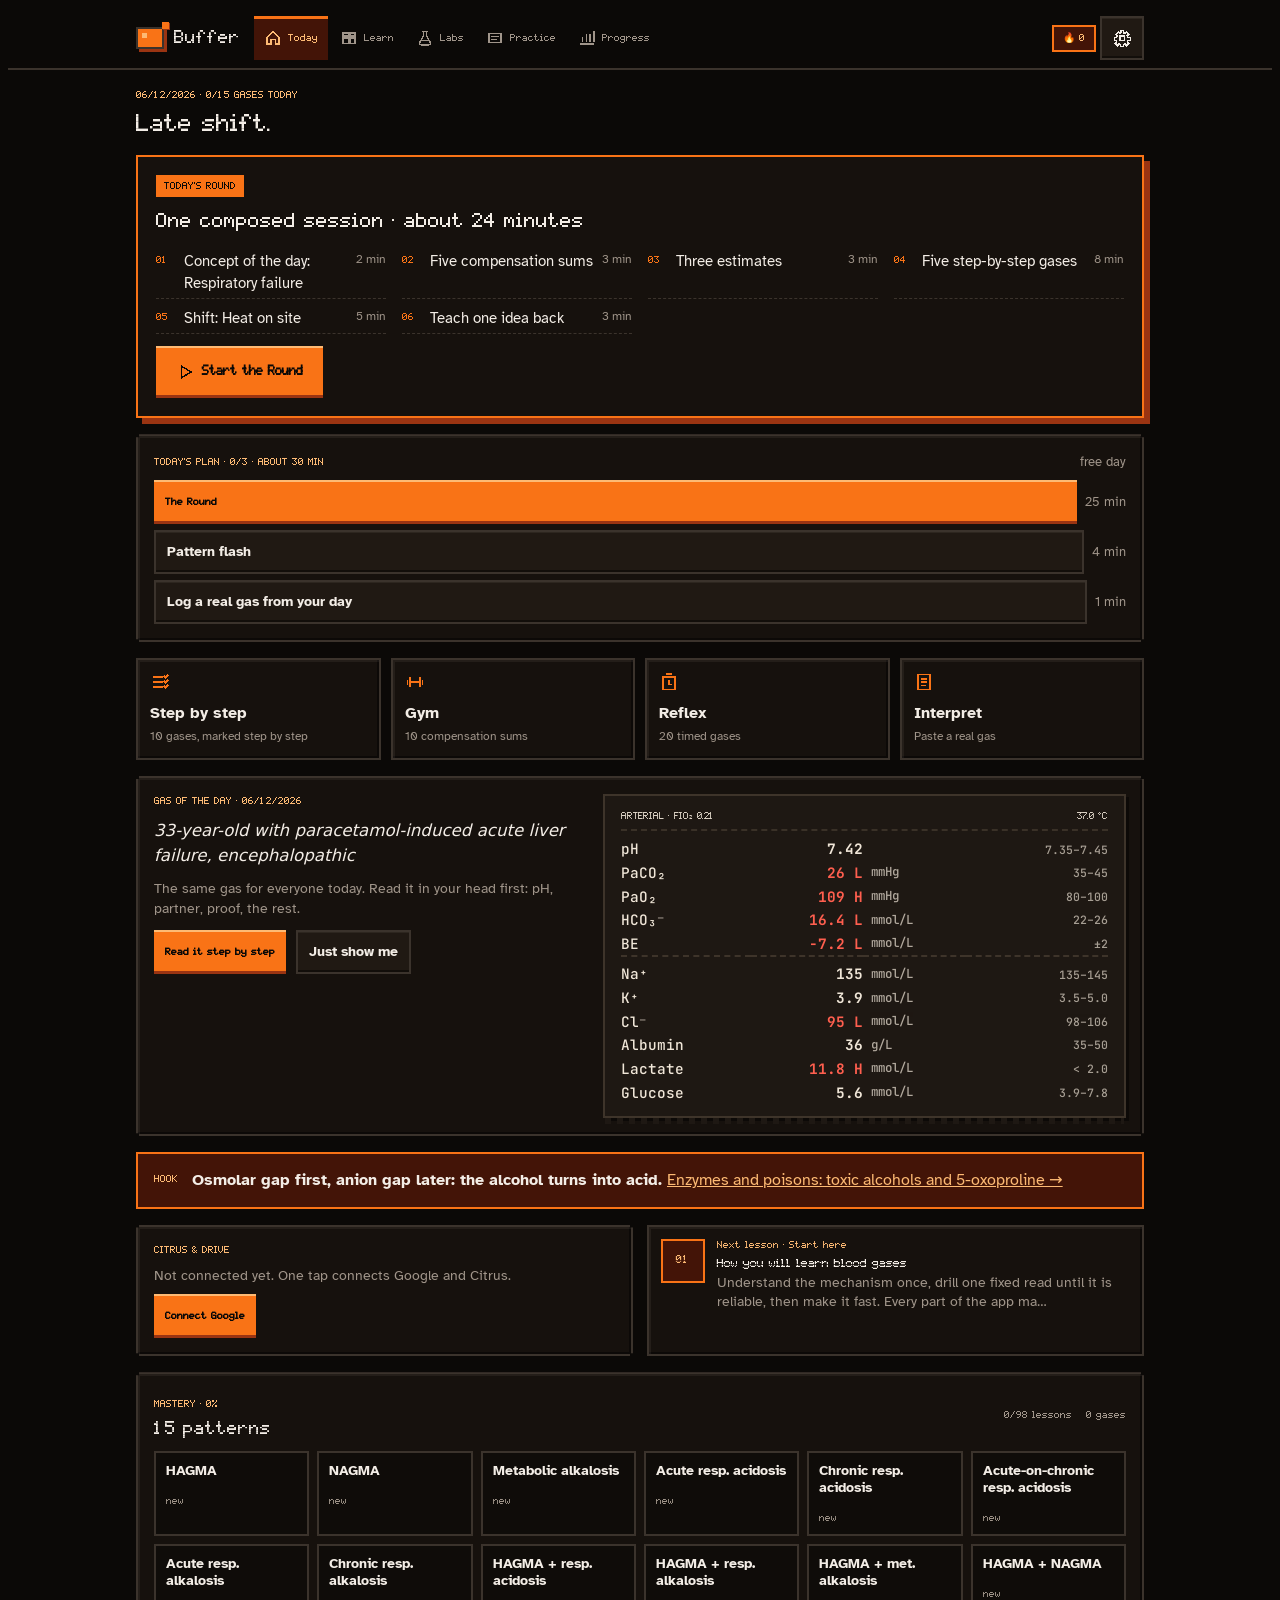
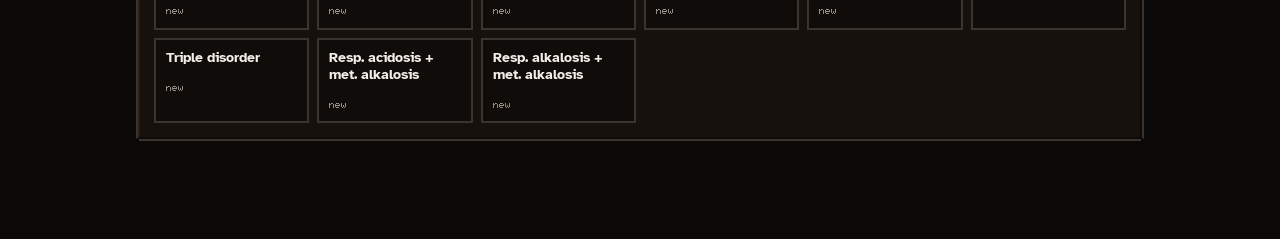
==== commit 1cdd3a32: "Buffer 4.9.0: interpreter next steps, gas log, weekly review, speed drills, visual labs, case librar" ====
--- a/index.html
+++ b/index.html
@@ -527,6 +527,62 @@
 html[data-skin="clinical"] h1,html[data-skin="clinical"] h2,html[data-skin="clinical"] h3{font-weight:700;letter-spacing:-.005em}
 html[data-skin="clinical"] .btn.primary{box-shadow:none;font-weight:700}
 .sheet{max-height:86vh;overflow:auto}
+/* 4.3 */
+.nextc{display:grid;gap:10px}.nextc details{border-top:1px solid var(--line);padding-top:8px}.nextc summary{cursor:pointer;min-height:44px;display:flex;align-items:center}
+.nextc h4,.weekc h4{margin:10px 0 4px;font-size:.78rem;letter-spacing:.06em;text-transform:uppercase;color:var(--muted)}
+.nx{margin:0;padding-left:1.1em;display:grid;gap:3px}.nx li{line-height:1.4}
+.srcl{margin:6px 0 0;padding-left:1.3em;font-size:.82rem;color:var(--muted);display:grid;gap:4px}
+.teachonly,.teachbar{font-size:.8rem;color:var(--muted);border-left:3px solid var(--accent);padding:6px 10px;margin:0;background:var(--accent-soft)}
+.teachbar{margin:0 0 14px}
+.privacy{font-size:.86rem;margin:0 0 12px;padding:8px 10px;border:1px dashed var(--accent);background:var(--accent-soft)}
+.warnline{color:var(--bad);font-size:.85rem;min-height:1.2em;margin:4px 0}
+.fld{display:grid;gap:4px;margin:8px 0}.fld span{font-size:.85rem;color:var(--muted)}.fld input,.fld textarea{font:inherit;padding:10px;border:2px solid var(--line);background:var(--bg);color:var(--ink);min-height:44px;width:100%;box-sizing:border-box}
+.trend{display:grid;gap:8px;margin-top:10px}.trow{display:grid;grid-template-columns:minmax(110px,1fr) 2fr;gap:10px;align-items:center}.trow small{display:block;color:var(--muted);font-family:var(--f-mono);font-size:.78rem}
+.spark{width:100%;height:56px}.tband{fill:var(--good-soft)}.tline{fill:none;stroke:var(--accent);stroke-width:2.5}.tdot{fill:var(--accent)}
+.tlist{font-size:.84rem;margin:10px 0 6px;padding-left:1.3em;display:grid;gap:3px}
+.loglist{display:grid;gap:10px;margin-top:12px}.logi{display:grid;gap:6px}
+.seg.wrap{flex-wrap:wrap}
+@media (max-width:520px){.trow{grid-template-columns:1fr}}
+/* 4.4 */
+.kst b{font-size:1rem;line-height:1.3}.davsteps{display:grid;gap:4px;padding-left:1.3em;margin:8px 0}.davsteps li{opacity:.55}.davsteps li.on,.davsteps.on li{opacity:1}
+.spcard{display:grid;gap:14px}.spbar{height:8px;background:var(--line);overflow:hidden}.spbar i{display:block;height:100%;width:100%;background:var(--accent);transition:width .05s linear}
+.spgas{display:grid;grid-template-columns:repeat(auto-fit,minmax(88px,1fr));gap:8px}.spgas div{border:2px solid var(--line);padding:8px 10px;display:grid}.spgas small{color:var(--muted);font-size:.78rem}.spgas small i{font-style:normal;opacity:.75}.spgas b{font-family:var(--f-mono);font-size:1.35rem}
+.sphidden{min-height:120px;display:grid;place-items:center;border:2px dashed var(--line);color:var(--muted)}
+.spopts{display:grid;grid-template-columns:1fr 1fr;gap:8px}.spopts.long{grid-template-columns:1fr}.spo{min-height:52px;text-align:left;justify-content:flex-start;white-space:normal;line-height:1.3}
+.spo.right{outline:3px solid var(--good)}.spo.wrong{outline:3px solid var(--bad)}
+.vig{margin:0;font-style:italic}
+.printout{font-family:var(--f-mono);font-size:.84rem;border:2px solid var(--line);padding:10px;background:var(--bg);overflow-x:auto}.printout .ph{color:var(--muted);margin-bottom:6px;font-size:.78rem}.printout table{border-collapse:collapse;width:100%}.printout td{padding:2px 6px 2px 0;white-space:nowrap}.printout .fl{color:var(--bad);font-weight:700;width:1.5em}.printout .u,.printout .rr{color:var(--muted)}
+.hrow{display:flex;flex-wrap:wrap;gap:4px}.hrow i{width:18px;height:18px;display:block}.hrow i.ok{background:var(--good)}.hrow i.no{background:var(--bad)}
+@media (max-width:520px){.spopts{grid-template-columns:1fr}.printout .rr{display:none}}
+/* 4.6 */
+.ventw{width:100%;height:auto;background:#0d1117}.ventw .wave{fill:none;stroke:#4fd1ff;stroke-width:2}.ventw .lim{stroke:#ff6b6b;stroke-dasharray:4 4}.ventw .lab{fill:#9fb0c0;font:600 10px var(--f-mono)}.stats .bad b{color:var(--bad)}
+.filters{display:grid;gap:10px}.frow{display:grid;gap:4px}
+.chat{display:grid;gap:8px;margin:12px 0}.bub{max-width:min(560px,92%);padding:8px 12px;border:2px solid var(--line);background:var(--surface);display:grid;gap:2px}.bub b{font-size:.75rem;color:var(--muted);letter-spacing:.04em;text-transform:uppercase}
+.bub.them{justify-self:start;border-color:var(--b5)}.bub.staff{justify-self:start}.bub.me{justify-self:end;border-color:var(--accent);background:var(--accent-soft)}
+.caseimg{display:grid;place-items:center}.caseimg svg{width:100%;max-width:560px;height:auto}
+.img-capno .scr,.img-syr .scr,.img-mon .scr,.img-dip .scr{fill:#0d1117}.img-capno .grid,.sevchart .grid{stroke:#2a3340;stroke-width:1}.img-capno .wave{fill:none;stroke:#ffd166;stroke-width:2.5}
+.img-capno .lab,.img-syr .lab,.img-mon .lab,.img-dip .lab{fill:#9fb0c0;font:600 11px var(--f-mono)}.img-mon .big{font:700 24px var(--f-mono)}
+.autopsy{display:grid;gap:6px;margin:6px 0 10px}
+.nb{display:grid;gap:10px;margin-top:10px}.nbi{display:grid;gap:3px;border-top:1px solid var(--line);padding-top:8px}.nbi .bad{color:var(--bad)}.nbi .good{color:var(--good)}
+.simbar{display:grid;gap:10px}.clock b{font-size:1.6rem}.clock small{display:block;color:var(--muted)}
+.vits{display:grid;grid-template-columns:repeat(5,minmax(0,1fr));gap:6px}.vit{border:2px solid var(--line);padding:6px 8px;display:grid}.vit small,.vit i{color:var(--muted);font-size:.72rem;font-style:normal}.vit b{font-family:var(--f-mono);font-size:1.3rem}.vit.bad{border-color:var(--bad)}.vit.bad b{color:var(--bad)}
+.sevbar{height:8px;background:var(--line)}.sevbar i{display:block;height:100%;background:linear-gradient(90deg,var(--good),var(--accent),var(--bad))}
+.acts{display:flex;flex-wrap:wrap;gap:6px}.act{white-space:normal;text-align:left;min-height:44px}.act small{color:var(--muted);font-weight:400}.act.done{border-color:var(--good)}
+.simres{display:grid;gap:4px;border-top:1px solid var(--line);padding-top:8px;margin-top:8px}
+.tl{margin:8px 0 0;padding-left:0;list-style:none;display:grid;gap:4px;font-size:.88rem}.tl li{display:flex;gap:8px;align-items:baseline}.tl li .mono{color:var(--muted);flex:none;min-width:2.6em}.tl li.harm,.tl li.warn{color:var(--bad)}.tl li.res{color:var(--muted)}.tl li.end{font-weight:700}
+.sevchart{width:100%;height:70px}.sevchart .tline{fill:none;stroke:var(--accent);stroke-width:2.5}
+td.good{color:var(--good)}td.bad{color:var(--bad)}td.warn{color:var(--accent)}
+@media (max-width:520px){.vits{grid-template-columns:repeat(3,minmax(0,1fr))}}
+/* 4.8 */
+.gloss{display:grid;grid-template-columns:repeat(auto-fill,minmax(240px,1fr));gap:8px;margin:12px 0}.gl{border:2px solid var(--line);padding:8px 10px;display:grid;gap:2px;background:var(--surface)}.gl .en{color:var(--muted);font-size:.85rem}
+.gl .de{all:unset;cursor:pointer;font-weight:700;font-size:1.05rem;color:var(--ink);min-height:32px}.gl .de:focus-visible{outline:2px solid var(--accent)}.gl small{color:var(--muted)}.gl .ex{font-style:italic}
+.fromchip{position:fixed;left:12px;bottom:calc(76px + env(safe-area-inset-bottom,0px));z-index:60;background:var(--accent);color:var(--on-accent);padding:10px 14px;font-weight:700;text-decoration:none;border:2px solid var(--ink);min-height:44px;box-sizing:border-box;display:flex;align-items:center}
+@media (min-width:900px){.fromchip{bottom:16px}}
+/* 4.9 */
+.ocgrid{display:grid;grid-template-columns:repeat(auto-fill,minmax(120px,1fr));gap:6px}.ocgrid .fld{margin:0}.ocgrid .fld.got span{color:var(--good)}
+.octhumb{max-width:100%;max-height:200px;object-fit:contain;border:2px solid var(--line);margin:6px 0}.ocraw{white-space:pre-wrap;font:12px var(--f-mono);max-height:180px;overflow:auto}
+.warnline.okline{color:var(--good)}#pPhoto{cursor:pointer}
+.plan{display:grid;gap:8px}.planl{margin:0;padding:0;list-style:none;display:grid;gap:6px}.planl li{display:flex;align-items:center;justify-content:space-between;gap:8px}.planl li .btn{flex:1;justify-content:flex-start;text-align:left;white-space:normal}.planl li small{color:var(--muted);flex:none}.planl li.done .btn{opacity:.7}
 </style>
 
 <header class="top"><div class="wrap hrow">
@@ -554,6 +610,9 @@
   <section class="view" id="v-est" hidden></section>
   <section class="view" id="v-flash" hidden></section>
   <section class="view" id="v-serial" hidden></section>
+  <section class="view" id="v-speed" hidden></section>
+  <section class="view" id="v-cases" hidden></section>
+  <section class="view" id="v-gloss" hidden></section>
 </main>
 <div id="toasts" aria-live="polite"></div>
 <script>
@@ -1849,6 +1908,8 @@
  glaser01:['Glaser 2001','Glaser N, et al. Risk factors for cerebral edema in children with diabetic ketoacidosis. N Engl J Med 2001;344:264–269.'],
  guerin13:['PROSEVA 2013','Guérin C, et al. Prone positioning in severe acute respiratory distress syndrome. N Engl J Med 2013;368:2159–2168.'],
  halt20:['HALT-IT 2020','HALT-IT Trial Collaborators. Effects of a high-dose 24-h infusion of tranexamic acid on death and thromboembolic events in patients with acute gastrointestinal bleeding (HALT-IT). Lancet 2020;395:1927–1936.'],
+ wright99:['Wright 1999','Wright RO, Lewander WJ, Woolf AD. Methemoglobinemia: etiology, pharmacology, and clinical management. Ann Emerg Med 1999;34:646–656.'],
+ ardsnet00:['ARDSNet 2000','The Acute Respiratory Distress Syndrome Network. Ventilation with lower tidal volumes as compared with traditional tidal volumes for acute lung injury and ARDS. N Engl J Med 2000;342:1301–1308.'],
  hegewald11:['Hegewald 2011','Hegewald MJ, Crapo RO. Respiratory physiology in pregnancy. Clin Chest Med 2011;32:1–13.'],
  hernandez19:['ANDROMEDA-SHOCK 2019','Hernández G, et al. Effect of a resuscitation strategy targeting peripheral perfusion status vs serum lactate levels. JAMA 2019;321:654–664.'],
  hess79:['Hess 1979','Hess CE, Nichols AB, Hunt WB, Suratt PM. Pseudohypoxemia secondary to leukemia and thrombocytosis. N Engl J Med 1979;301:361–363.'],
@@ -2221,6 +2282,315 @@
 ['A bubble changes the PO₂ most when the sample PO₂ is…',['Far from 150 mmHg','Close to 150 mmHg','Exactly 100 mmHg','Low only'],0,'The bubble pulls the sample toward air.'],
 ['How long can a plastic syringe sit at room temperature?',['About 30 minutes','2 hours','6 hours','24 hours'],0,'Beyond that, run a fresh sample.']];
 
+/* ================= 4.7: ICU course — shock, haemodynamics, vasopressors and full ventilator management ================= */
+Object.assign(SRC,{
+ ospina13:['Ospina-Tascón 2013','Ospina-Tascón GA, et al. Persistently high venous-to-arterial carbon dioxide differences during early resuscitation are associated with poor outcomes in septic shock. Crit Care 2013;17:R294.'],
+ monnet16:['Monnet 2016','Monnet X, Marik P, Teboul JL. Passive leg raising for predicting fluid responsiveness: a systematic review and meta-analysis. Intensive Care Med 2016;42:1935–1947.'],
+ debacker10:['SOAP II 2010','De Backer D, et al. Comparison of dopamine and norepinephrine in the treatment of shock. N Engl J Med 2010;362:779–789.'],
+ russell08:['VASST 2008','Russell JA, et al. Vasopressin versus norepinephrine infusion in patients with septic shock. N Engl J Med 2008;358:877–887.'],
+ yang91:['Yang & Tobin 1991','Yang KL, Tobin MJ. A prospective study of indexes predicting the outcome of trials of weaning from mechanical ventilation. N Engl J Med 1991;324:1445–1450.'],
+ nolan21:['ERC–ESICM 2021','Nolan JP, et al. European Resuscitation Council and European Society of Intensive Care Medicine guidelines 2021: post-resuscitation care. Resuscitation 2021;161:220–269.'],
+ oudemans12:['Oudemans-van Straaten 2012','Oudemans-van Straaten HM, Ostermann M. Bench-to-bedside review: citrate for continuous renal replacement therapy, from science to practice. Crit Care 2012;16:249.'],
+ kdigo12:['KDIGO AKI 2012','Kidney Disease: Improving Global Outcomes (KDIGO) Acute Kidney Injury Work Group. KDIGO clinical practice guideline for acute kidney injury. Kidney Int Suppl 2012;2:1–138.']});
+MODS.push({id:'icu',t:'ICU: shock and the ventilator',d:'Shock, perfusion targets, fluids, vasopressors and full ventilator management, all driven by the gas.'});
+MSRC.icu=['vincent13','fan17'];
+const ICU_L=[
+{id:'icu-shock',t:'Shock: four types and what the gas shows',ex:{pH:7.24,pco2:26,hco3:10.8,po2:88,fio2:0.4,na:138,cl:102,alb:38,lac:6.2,age:64},
+ sum:'Shock is too little oxygen delivery for demand. Four types: hypovolaemic, cardiogenic, distributive, obstructive. The gas shows a lactic HAGMA; a PCO₂ that fails to fall means the patient is tiring.',
+ body:'<h3>Definition</h3><ul><li>Inadequate tissue oxygen use: hypotension (MAP below 65 mmHg) is common but not required.</li><li>Look for the three windows: skin (mottling, capillary refill over 3 s), kidney (urine under 0.5 mL/kg/h), brain (confusion).</li><li>Lactate above 2 mmol/L supports it.</li></ul><h3>Four types</h3><ul><li><b>Hypovolaemic:</b> bleeding, GI or burn losses. Low filling, low output, cold.</li><li><b>Cardiogenic:</b> pump failure. High filling, low output, cold and wet.</li><li><b>Distributive:</b> sepsis, anaphylaxis, spinal injury. Low resistance, often warm, output can be high.</li><li><b>Obstructive:</b> PE, tamponade, tension pneumothorax. High venous pressure, low output.</li></ul><h3>The gas</h3><ul><li>Lactic HAGMA with Winter\'s compensation. A PCO₂ above the Winter\'s band is respiratory fatigue: plan the airway early.</li><li>Central venous saturation (ScvO₂) below 70% suggests low delivery (hypovolaemic, cardiogenic, obstructive); it is often normal or high in sepsis.</li></ul>',
+ keys:[['Shock','Delivery below demand'],['MAP target','≥ 65 mmHg'],['ScvO₂ low','Low output types'],['PCO₂ above Winter\'s','Tiring: think airway']],hook:'Shock is a delivery problem: the gas tells you how badly the tissues are paying for it.'},
+{id:'icu-perf',t:'Perfusion targets: lactate, capillary refill, ScvO₂ and the CO₂ gap',
+ sum:'Recheck lactate every 2–4 h while it is raised. Capillary refill time is a fast, valid target. A venous–arterial PCO₂ gap above 6 mmHg suggests flow is still too low.',
+ body:'<h3>Lactate</h3><ul><li>Falling lactate is reassuring; a rise means look again. Repeat every 2–4 h while above 2.</li><li>Not only hypoxia: adrenaline (β₂ aerobic glycolysis), liver failure and metformin raise it too.</li></ul><h3>Capillary refill time</h3><ul><li>ANDROMEDA-SHOCK (2019): resuscitation targeting a normal capillary refill was at least as good as targeting lactate (28-day mortality 34.9% vs 43.4%, not significant).</li></ul><h3>Venous oxygen and CO₂</h3><ul><li>ScvO₂ about 70% is normal. Low means delivery is not meeting demand.</li><li><b>CO₂ gap</b> (central venous PCO₂ − arterial PCO₂): normal ≤ 6 mmHg. Above 6 suggests low cardiac output even when ScvO₂ looks normal.</li><li>Use paired arterial and central venous samples taken together.</li></ul>',
+ keys:[['Lactate recheck','Every 2–4 h'],['CO₂ gap normal','≤ 6 mmHg'],['ScvO₂ normal','≈ 70%'],['Adrenaline','Raises lactate itself']],hook:'Lactate is a smoke alarm, not a fire map. The CO₂ gap tells you if the flow is enough.'},
+{id:'icu-fluids',t:'Fluids and fluid responsiveness',
+ sum:'In sepsis-induced hypoperfusion start with about 30 mL/kg of balanced crystalloid. After that give fluid only to patients who respond, judged by a dynamic test such as passive leg raising.',
+ body:'<h3>First fluid</h3><ul><li>Surviving Sepsis 2021: about 30 mL/kg crystalloid in the first 3 h for hypoperfusion (a weak recommendation; adjust for heart and kidney failure).</li><li>Balanced crystalloids are suggested over 0.9% saline; large saline volumes cause hyperchloraemic NAGMA (SMART).</li></ul><h3>Will more fluid help?</h3><ul><li>Only about half of ICU patients increase their cardiac output with fluid.</li><li><b>Passive leg raising:</b> a rise in cardiac output or stroke volume of 10% or more predicts response; it is reversible and needs a real-time output measure.</li><li>Static numbers such as CVP predict poorly.</li></ul><h3>When to stop</h3><ul><li>No response, rising oxygen need, B-lines on ultrasound, or a falling P/F.</li></ul>',
+ keys:[['Initial sepsis fluid','≈ 30 mL/kg'],['PLR positive','Output ↑ ≥ 10%'],['CVP','Poor predictor'],['Saline in bulk','Hyperchloraemic NAGMA']],hook:'Fluid is a drug: give it to responders, and stop when it stops working.'},
+{id:'icu-press',t:'Vasopressors and inotropes',
+ sum:'Noradrenaline first for septic shock, target MAP 65. Add vasopressin rather than escalating noradrenaline beyond 0.25–0.5 µg/kg/min. Add an inotrope for poor cardiac function. Adrenaline raises lactate by itself.',
+ body:'<h3>Choices</h3><ul><li><b>Noradrenaline:</b> first line in septic shock. Starting through a good peripheral line is acceptable rather than waiting for a central line.</li><li><b>Vasopressin</b> 0.03 U/min: add when noradrenaline reaches 0.25–0.5 µg/kg/min (VASST showed no mortality difference but it spares catecholamine).</li><li><b>Dopamine:</b> more arrhythmias than noradrenaline (SOAP II); avoid as first line.</li><li><b>Dobutamine</b> or <b>adrenaline</b>: for cardiac dysfunction with persistent hypoperfusion despite adequate MAP and volume.</li><li><b>Hydrocortisone</b> 200 mg/day when vasopressor need persists (noradrenaline ≥ 0.25 µg/kg/min for at least 4 h).</li></ul><h3>The gas on pressors</h3><ul><li>Adrenaline causes a lactate rise through β₂ stimulation; watch capillary refill and the CO₂ gap before calling it worsening shock.</li><li>Profound acidaemia (pH below 7.1–7.15) blunts catecholamine response; correct the cause.</li></ul>',
+ keys:[['First line','Noradrenaline'],['Add vasopressin at','NA 0.25–0.5 µg/kg/min'],['MAP target','65 mmHg'],['Steroid','Hydrocortisone 200 mg/day']],hook:'Squeeze with noradrenaline, add vasopressin, push the pump only if it is weak.'},
+{id:'icu-vent1',t:'Ventilator basics: modes, settings and pressures',
+ sum:'Oxygenation is moved by FiO₂ and PEEP. CO₂ is moved by minute ventilation. Plateau pressure reflects the lung; peak minus plateau reflects the airways.',
+ body:'<h3>Modes</h3><ul><li><b>Volume control:</b> you set the tidal volume; the pressure is the result.</li><li><b>Pressure control:</b> you set the pressure; the tidal volume is the result and falls if the lung stiffens.</li><li><b>Pressure support:</b> the patient triggers each breath; used to wean.</li></ul><h3>Settings</h3><ul><li>Tidal volume 6–8 mL/kg <b>predicted</b> body weight. PBW (kg) = 50 (men) or 45.5 (women) + 0.91 × (height cm − 152.4).</li><li>Rate 14–20; FiO₂ to SpO₂ target; PEEP 5 or more.</li></ul><h3>Pressures</h3><ul><li><b>Peak</b> = airway resistance + lung stiffness. <b>Plateau</b> (inspiratory hold) = lung and chest wall stiffness. Keep plateau ≤ 30 cmH₂O.</li><li><b>Driving pressure</b> = plateau − PEEP; below about 15 cmH₂O is associated with better survival (Amato 2015).</li></ul><h3>Steering the gas</h3><ul><li>New PaCO₂ ≈ old PaCO₂ × old minute ventilation ÷ new minute ventilation (dead space fixed).</li><li>PaO₂: FiO₂ first; PEEP opens collapsed lung (shunt), which oxygen alone cannot fix.</li></ul>',
+ keys:[['TV','6–8 mL/kg PBW'],['Plateau','≤ 30 cmH₂O'],['Driving pressure','< 15 cmH₂O'],['CO₂ lever','Minute ventilation']],hook:'Two dials for oxygen (FiO₂, PEEP), two for CO₂ (rate, volume).'},
+{id:'icu-ards',t:'ARDS on the ventilator',ex:{pH:7.28,pco2:52,hco3:24,po2:62,fio2:0.7,na:140,cl:106,alb:28,age:52},
+ sum:'Low tidal volume (6 mL/kg PBW), plateau ≤ 30, PEEP for oxygenation, prone positioning for P/F below 150, and accept a high PaCO₂ while pH stays above about 7.20.',
+ body:'<h3>Lung-protective ventilation</h3><ul><li>6 mL/kg PBW (ARDSNet 2000: mortality 31% vs 39.8% with 12 mL/kg).</li><li>Plateau ≤ 30 cmH₂O; keep driving pressure low.</li><li>Oxygen target: PaO₂ 55–80 mmHg or SpO₂ 88–95%.</li></ul><h3>Rescue steps by severity</h3><ul><li>Higher PEEP for moderate–severe ARDS.</li><li><b>Prone</b> at least 12 h a day when P/F below 150 (PROSEVA: 28-day mortality 16% vs 32.8%).</li><li>Neuromuscular blockade in selected early severe cases.</li><li>VV-ECMO for refractory hypoxaemia in expert centres (EOLIA: 35% vs 46%, not statistically significant).</li></ul><h3>The gas</h3><ul><li><b>Permissive hypercapnia:</b> accept a raised PaCO₂ to protect the lung if pH stays above about 7.20 (avoid in raised intracranial pressure).</li><li>Record P/F with the PEEP: P/F changes with both.</li></ul>',
+ keys:[['TV','6 mL/kg PBW'],['Prone if','P/F < 150'],['Permissive pH floor','≈ 7.20'],['PaO₂ target','55–80 mmHg']],hook:'Protect the lung first; let the CO₂ drift up.'},
+{id:'icu-obst',t:'Asthma and COPD on the ventilator',
+ sum:'Obstruction needs time to breathe out. Use a low rate, short inspiration and a long expiration; accept hypercapnia. If the patient crashes after intubation, disconnect and let the trapped air out.',
+ body:'<h3>Trapped air (auto-PEEP)</h3><ul><li>A breath starts before the last one is out. Pressure builds inside the chest, venous return falls, BP drops, and barotrauma follows.</li><li>Measure it with an expiratory hold.</li></ul><h3>Settings</h3><ul><li>Rate 10–12, tidal volume 6–8 mL/kg PBW, high inspiratory flow, I:E 1:4 or longer.</li><li>Accept PaCO₂ well above normal if pH stays above about 7.20.</li></ul><h3>Crash after intubation</h3><ul><li>Disconnect the circuit and let the chest empty; consider tension pneumothorax.</li></ul><h3>COPD and the bicarbonate</h3><ul><li>A chronic retainer has a high HCO₃⁻. Ventilating to a "normal" PaCO₂ of 40 creates a severe post-hypercapnic metabolic alkalosis. Aim for their usual PaCO₂ and a normal pH.</li></ul>',
+ keys:[['Rate','10–12'],['I:E','1:4 or longer'],['Crash','Disconnect, let air out'],['COPD target','Their baseline PaCO₂']],hook:'In obstruction, the problem is getting air out, not in.'},
+{id:'icu-trouble',t:'Troubleshooting: DOPES and the falling saturation',
+ sum:'Sudden deterioration on the ventilator: disconnect and bag on 100% oxygen, then work through DOPES. Peak high with plateau normal = airways; both high = lung or chest.',
+ body:'<h3>DOPES</h3><ul><li><b>D</b>isplacement of the tube (check capnography waveform).</li><li><b>O</b>bstruction: secretions, kink, biting.</li><li><b>P</b>neumothorax.</li><li><b>E</b>quipment failure: ventilator, oxygen supply, circuit.</li><li><b>S</b>tacked breaths (auto-PEEP).</li></ul><h3>Read the pressures</h3><ul><li>Peak up, plateau unchanged: resistance (tube, secretions, bronchospasm).</li><li>Both up: compliance (pneumothorax, right main bronchus intubation, pulmonary oedema, abdominal distension).</li></ul><h3>Read the CO₂</h3><ul><li>Lost capnography trace: displacement, obstruction or no circulation.</li><li>End-tidal CO₂ falls suddenly while PaCO₂ rises: dead space jumped (PE, low cardiac output).</li></ul>',
+ keys:[['First move','Disconnect, bag 100% O₂'],['Peak ↑ plateau =','Airway resistance'],['Both ↑','Lung or chest stiffness'],['ETCO₂ lost','Tube or circulation']],hook:'When in doubt, take the ventilator out of the equation.'},
+{id:'icu-wean',t:'Weaning and extubation',
+ sum:'Every day ask: can this patient breathe alone? Pair sedation holds with a spontaneous breathing trial. A rapid shallow breathing index below 105 favours success. High-risk patients go to NIV or high-flow after extubation.',
+ body:'<h3>Ready for a trial?</h3><ul><li>The cause is improving; FiO₂ ≤ 0.4–0.5 and PEEP ≤ 5–8; stable without escalating pressors; awake enough to cough.</li></ul><h3>Spontaneous breathing trial</h3><ul><li>30–120 min on low pressure support (5–8 cmH₂O) or a T-piece.</li><li><b>RSBI</b> = rate ÷ tidal volume in litres; below 105 predicts success (Yang & Tobin 1991).</li><li>Fail if rate above 35, SpO₂ below 90%, big HR or BP changes, distress, or a rising PaCO₂ with acidaemia.</li></ul><h3>After extubation</h3><ul><li>Hypercapnic or high-risk patients: planned NIV. Others at risk: high-flow nasal oxygen.</li></ul>',
+ keys:[['RSBI cut-off','< 105'],['SBT length','30–120 min'],['SBT failure gas','Rising PaCO₂, falling pH'],['Hypercapnic extubation','Planned NIV']],hook:'Test the breathing, not the ventilator.'},
+{id:'icu-rosc',t:'After ROSC: the gas targets',
+ sum:'After return of circulation: SpO₂ 94–98%, PaCO₂ 35–45 mmHg, MAP above 65, avoid fever, avoid hypoglycaemia. Expect a mixed acidosis that improves with good perfusion; bicarbonate is not routine.',
+ body:'<h3>Targets (ERC–ESICM 2021)</h3><ul><li>Oxygen: avoid hypoxaemia and hyperoxia; SpO₂ 94–98% once reliable.</li><li>CO₂: normocapnia 35–45 mmHg (4.7–6.0 kPa). Hyperventilation lowers cerebral blood flow.</li><li>MAP above 65 mmHg with urine output above 0.5 mL/kg/h and falling lactate.</li><li>Prevent fever above 37.7 °C for at least 72 h; avoid hypoglycaemia.</li></ul><h3>The gas</h3><ul><li>A mixed respiratory and lactic acidosis is usual early and clears with ventilation and perfusion.</li><li>If the patient is cooled, analysers report at 37 °C; ICUs usually manage on these values (alpha-stat).</li></ul>',
+ keys:[['SpO₂','94–98%'],['PaCO₂','35–45 mmHg'],['Fever','Avoid > 37.7 °C for 72 h'],['Bicarbonate','Not routine']],hook:'After the arrest: normal oxygen, normal CO₂, no fever.'},
+{id:'icu-rrt',t:'Dialysis in the ICU: acid–base, citrate and indications',
+ sum:'Urgent dialysis for refractory acidosis, potassium, toxins, fluid overload or uraemic complications. CRRT corrects acidosis with bicarbonate fluids. Citrate anticoagulation can cause alkalosis, or, when it accumulates, a HAGMA with low ionised calcium.',
+ body:'<h3>Urgent indications</h3><ul><li><b>A</b>cidosis refractory to treatment; <b>E</b>lectrolytes (K⁺ above 6.5 despite treatment); <b>I</b>ntoxications (methanol, ethylene glycol, lithium, salicylate, metformin); <b>O</b>verload unresponsive to diuretics; <b>U</b>raemic pericarditis or encephalopathy.</li></ul><h3>Citrate</h3><ul><li>Citrate anticoagulates the circuit by binding calcium. The liver turns each citrate into three bicarbonate.</li><li>Too much delivered: metabolic alkalosis.</li><li>Not metabolised (liver failure, shock): citrate accumulates. Signs: rising anion gap, falling ionised calcium, and a total-to-ionised calcium ratio above 2.5.</li></ul><h3>Reading gases on CRRT</h3><ul><li>The bicarbonate is partly set by the machine; look at trends, the anion gap and lactate to judge the illness.</li></ul>',
+ keys:[['Indications','A E I O U'],['Citrate','→ 3 HCO₃⁻ in the liver'],['Accumulation','Total/ionised Ca > 2.5'],['Too much citrate','Metabolic alkalosis']],hook:'On citrate, watch the calcium ratio, not just the pH.'}];
+ICU_L.forEach(l=>{l.m='icu';l.q=[];L.push(l);});
+Object.assign(LSRC,{'icu-shock':['vincent13','evans21'],'icu-perf':['hernandez19','ospina13','evans21'],'icu-fluids':['evans21','monnet16','semler18'],'icu-press':['evans21','debacker10','russell08'],'icu-vent1':['ardsnet00','amato15','fan17'],'icu-ards':['berlin12','ardsnet00','guerin13','combes18','hickling90','fan17'],'icu-obst':['davidson16','hickling90'],'icu-trouble':['apls','west'],'icu-wean':['boles07','yang91'],'icu-rosc':['nolan21'],'icu-rrt':['kdigo12','oudemans12']});
+Object.assign(XQ,{
+'icu-shock':[['Which shock type typically has a high ScvO₂?',['Septic (distributive)','Haemorrhagic (hypovolaemic)','Cardiogenic after an MI','Obstructive from tamponade'],0,'Low resistance and impaired extraction keep venous saturation normal or high.'],
+ ['Lactic acidosis with HCO₃⁻ 10 and PCO₂ 34. What does the PCO₂ mean?',['The lungs are failing to compensate','Normal Winter\'s compensation','An added metabolic alkalosis','Appropriate hyperventilation'],0,'Winter\'s: 1.5 × 10 + 8 = 23 ± 2. A PCO₂ of 34 is far too high: tiring.'],
+ ['Which finding is not a window of hypoperfusion?',['Bradycardia alone','Mottled skin','Urine under 0.5 mL/kg/h','New confusion'],0,'Skin, kidney and brain are the three windows.'],
+ ['Raised JVP, clear lungs, hypotension and a dilated right ventricle suggest…',['Obstructive shock (PE)','Septic shock (warm)','Hypovolaemic shock','Anaphylactic shock'],0,'An obstructed right heart backs up the venous pressure.'],
+ ['Cold, wet and hypotensive after a large MI is…',['Cardiogenic shock','Distributive shock','Hypovolaemic shock','Neurogenic shock'],0,'Pump failure: high filling pressure, low output.']],
+'icu-perf':[['Paired gases: central venous PCO₂ 52, arterial 42. What does the gap suggest?',['Cardiac output is still too low','Flow is adequate and normal','Hyperventilation is lowering it','The samples were swapped'],0,'A gap of 10 is above 6 mmHg: flow is not clearing CO₂.'],
+ ['ANDROMEDA-SHOCK compared lactate targeting with…',['Capillary refill time targeting','Central venous saturation targeting','Central venous pressure targeting','Hourly urine output targeting'],0,'Capillary refill was at least as good, with a trend toward lower mortality.'],
+ ['A patient on adrenaline has a rising lactate but normal capillary refill and CO₂ gap. Likely cause?',['β₂ aerobic glycolysis from adrenaline','Worsening tissue hypoxia in the gut','Haemolysis in the sample tube','Recovery of liver lactate clearance'],0,'Adrenaline raises lactate independent of perfusion.'],
+ ['How often should a raised lactate be rechecked during resuscitation?',['Every 2–4 h','Once a day','Every 15 min','Only at discharge'],0,'Surviving Sepsis suggests guiding resuscitation by its fall.'],
+ ['Normal ScvO₂ is about…',['70%','50%','90%','98%'],0,'Below 70% suggests delivery is not meeting demand.']],
+'icu-fluids':[['Passive leg raising predicts fluid response when cardiac output rises by…',['10% or more','2%','50%','Any amount'],0,'It needs a real-time measure of output or stroke volume.'],
+ ['Which predicts fluid response worst?',['A single CVP value','Passive leg raising','Stroke volume variation on a controlled ventilator','A mini-fluid challenge with echo'],0,'Static pressures predict poorly.'],
+ ['Large-volume 0.9% saline tends to cause…',['Hyperchloraemic NAGMA','Metabolic alkalosis','Respiratory acidosis','Hyponatraemia only'],0,'The chloride load lowers the strong ion difference.'],
+ ['Initial crystalloid suggested for sepsis-induced hypoperfusion is about…',['30 mL/kg','5 mL/kg','60 mL/kg','100 mL/kg'],0,'Within the first 3 hours, adjusted for heart and kidney failure.'],
+ ['Which is a reason to stop giving fluid?',['Falling P/F with new B-lines','A lactate still at 3 mmol/L','A mean arterial pressure of 63','A heart rate of 110 per minute'],0,'The lungs are paying for the fluid without benefit.']],
+'icu-press':[['First-line vasopressor in septic shock?',['Noradrenaline','Dopamine','Phenylephrine','Isoprenaline'],0,'Surviving Sepsis 2021 recommends noradrenaline first.'],
+ ['When does Surviving Sepsis suggest adding vasopressin?',['Noradrenaline 0.25–0.5 µg/kg/min','At the first sign of hypotension','Only after adrenaline fails','Never'],0,'Add it rather than escalating noradrenaline further.'],
+ ['Dopamine compared with noradrenaline caused more…',['Arrhythmias','Kidney failure','Hyperglycaemia','Bradycardia'],0,'SOAP II found more arrhythmic events with dopamine.'],
+ ['Septic shock with an ejection fraction of 15% and persistent hypoperfusion despite MAP 70. Add…',['An inotrope such as dobutamine','A second dose of vasopressin','Phenylephrine to raise the MAP','A short-acting beta blocker'],0,'The pump is the problem, not the pressure.'],
+ ['When is hydrocortisone suggested in septic shock?',['Ongoing noradrenaline ≥ 0.25 µg/kg/min for 4 h','For every patient on arrival in the ER','Only if a random cortisol is low','Only in children with purpura'],0,'200 mg/day for persistent vasopressor requirement.']],
+'icu-vent1':[['Predicted body weight of a man 180 cm tall?',['About 75 kg','About 90 kg','About 60 kg','About 100 kg'],0,'50 + 0.91 × (180 − 152.4) = 75.1 kg.'],
+ ['Peak 40, plateau 18 cmH₂O. The problem is…',['Airway resistance','Stiff lungs','Pneumothorax','Over-distension'],0,'A big peak–plateau gap means resistance: tube, secretions or bronchospasm.'],
+ ['PaCO₂ 60 at a minute ventilation of 6 L/min. Target 45: new minute ventilation?',['About 8 L/min','About 4.5 L/min','About 12 L/min','About 6 L/min'],0,'6 × 60 ÷ 45 = 8 L/min.'],
+ ['Which setting most directly treats shunt from collapsed lung?',['PEEP','Respiratory rate','Inspiratory flow','Trigger sensitivity'],0,'PEEP opens and holds alveoli; oxygen alone cannot reach shunted blood.'],
+ ['Driving pressure is…',['Plateau minus PEEP','Peak minus plateau','PEEP minus atmospheric','Peak minus PEEP'],0,'Below about 15 cmH₂O is associated with better survival.']],
+'icu-ards':[['ARDS, PaO₂ 70 on FiO₂ 0.6, PEEP 12. Prone?',['Yes: P/F 117 is below 150','No: P/F is above 300','Only if PaCO₂ is high','Only after ECMO'],0,'70 ÷ 0.6 = 117.'],
+ ['Permissive hypercapnia is usually accepted while pH stays above…',['About 7.20','About 7.35','About 7.00','About 7.45'],0,'Avoid it when intracranial pressure is raised.'],
+ ['ARDSNet 2000 compared 6 mL/kg with…',['12 mL/kg','8 mL/kg','4 mL/kg','10 mL/kg'],0,'Mortality fell from 39.8% to 31%.'],
+ ['What PaO₂ range does protective ARDS ventilation target?',['55–80 mmHg','100–150 mmHg','40–50 mmHg','Above 200 mmHg'],0,'Equivalent to SpO₂ 88–95%.'],
+ ['Plateau pressure 34 cmH₂O on 6 mL/kg. Next step?',['Reduce tidal volume toward 4–5 mL/kg','Increase tidal volume to 8 mL/kg','Increase the rate and nothing else','Remove PEEP to lower the plateau'],0,'Keep plateau at or below 30.']],
+'icu-obst':[['Ventilated asthmatic, BP falls after intubation. First action?',['Disconnect and let the trapped air out','Increase the rate to blow off CO₂','Increase PEEP with a fluid bolus','Increase the tidal volume to 10 mL/kg'],0,'Auto-PEEP is blocking venous return.'],
+ ['Which setting reduces air trapping?',['Lower rate with longer expiration','Higher rate with shorter breaths','Longer inspiratory time','Higher tidal volume and flow'],0,'More time to breathe out lets the lungs empty.'],
+ ['Intrinsic PEEP is measured with…',['An expiratory hold','An inspiratory hold','A spontaneous breathing trial','Capnography'],0,'The hold reveals pressure left in the alveoli.'],
+ ['COPD, usual PaCO₂ 60, HCO₃⁻ 36. Ventilated to PaCO₂ 40. Expected pH?',['About 7.58: alkalosis','About 7.40: normal','About 7.25: acidosis','About 7.10: acidosis'],0,'pH = 6.1 + log(36 ÷ 1.2) ≈ 7.58.'],
+ ['Typical I:E ratio for severe obstruction?',['1:4 or longer','1:1 (equal)','2:1 (inverse)','1:2 (usual)'],0,'Long expiration is the goal.']],
+'icu-trouble':[['Sudden fall in SpO₂ and high pressures in a ventilated patient. First step?',['Disconnect and bag with 100% oxygen','Increase PEEP by 5 cmH₂O','Order a chest X-ray first','Give more sedation and wait'],0,'It takes the ventilator out of the picture.'],
+ ['Peak and plateau both rise suddenly, with one-sided breath sounds. Think of…',['Pneumothorax or main-bronchus tube','Secretions blocking the tube','Bronchospasm in both lungs','A leak around the cuff'],0,'Both pressures rise when compliance falls.'],
+ ['The capnography trace disappears. Likely causes?',['Tube out, blocked, or no circulation','Normal quiet breathing','Hyperventilation by the ventilator','The sensor warming up'],0,'No exhaled CO₂ means no gas exchange reaching the sensor.'],
+ ['ETCO₂ falls from 38 to 22 while PaCO₂ rises to 55. What happened?',['Dead space rose: PE or low output','Hyperventilation on the ventilator','Drift in the capnography sensor','Better lung perfusion after fluid'],0,'The PaCO₂–ETCO₂ gap widened.'],
+ ['In DOPES, the S stands for…',['Stacked breaths (auto-PEEP)','Sedation too light','Saturation probe off','Suction catheter blocked'],0,'Breath stacking from incomplete expiration.']],
+'icu-wean':[['Rate 30, tidal volume 0.25 L. RSBI and prediction?',['120: likely to fail','60: likely to succeed','7.5: likely to succeed','300: likely to succeed'],0,'30 ÷ 0.25 = 120, above 105.'],
+ ['Which result fails a breathing trial?',['PaCO₂ rising, pH falling to 7.28','Respiratory rate steady at 22','SpO₂ holding at 95% on 35%','Heart rate up by 5 per minute'],0,'Hypercapnic acidaemia shows the patient cannot sustain ventilation.'],
+ ['Typical SBT pressure support?',['5–8 cmH₂O','20 cmH₂O','0 cmH₂O with PEEP 15','12 cmH₂O with FiO₂ 0.8'],0,'Low support, or a T-piece.'],
+ ['After extubation, a hypercapnic COPD patient should get…',['Planned NIV','No support','Re-intubation','Only nasal cannula at 15 L'],0,'NIV reduces re-intubation in hypercapnic patients.'],
+ ['Readiness for an SBT includes FiO₂ of at most about…',['0.4–0.5','0.8','1.0','0.21 only'],0,'Plus low PEEP, stable circulation and an improving cause.']],
+'icu-rosc':[['PaCO₂ target after ROSC?',['35–45 mmHg','25–30 mmHg','50–60 mmHg','Any value'],0,'Hyperventilation reduces cerebral blood flow.'],
+ ['SpO₂ target after ROSC?',['94–98%','100%','85–88%','90% only'],0,'Avoid both hypoxaemia and hyperoxia.'],
+ ['Temperature advice after ROSC?',['Prevent fever above 37.7 °C for 72 h','Warm actively to 39 °C for 24 h','Cool to 30 °C for a full week','No temperature advice is given'],0,'ERC–ESICM 2021 guidance.'],
+ ['Early post-ROSC gas usually shows…',['Mixed respiratory and lactic acidosis','Metabolic alkalosis from adrenaline','Normal values once the pulse returns','Pure respiratory alkalosis from CPR'],0,'It clears with ventilation and perfusion.'],
+ ['Routine sodium bicarbonate after ROSC is…',['Not recommended','Recommended for all','Required before PCI','Given for pH below 7.35'],0,'Treat the cause through ventilation and perfusion.']],
+'icu-rrt':[['Total calcium 2.6, ionised 0.85 mmol/L on citrate CRRT. Ratio and meaning?',['About 3.1: citrate accumulation','About 1.0: a normal ratio','About 2.0: citrate excess','About 0.3: low total calcium'],0,'A ratio above 2.5 suggests citrate is not being metabolised.'],
+ ['Each citrate is metabolised by the liver to…',['Three bicarbonate','One lactate and water','Two chloride ions','One urea molecule'],0,'That is why excess citrate causes alkalosis.'],
+ ['Which is not an urgent dialysis indication?',['Creatinine 180 alone','Refractory K⁺ 7.0','Methanol with acidosis','Pulmonary oedema resistant to diuretics'],0,'A number alone is not an indication.'],
+ ['On citrate CRRT, pH 7.52 and HCO₃⁻ 34 suggest…',['Citrate excess: reduce the citrate dose','Citrate accumulation from liver failure','Lactic acidosis from shock','Respiratory failure with CO₂ retention'],0,'Too much citrate converted to bicarbonate.'],
+ ['Which drug overdose is a classic dialysis indication?',['Lithium','Paracetamol early','Digoxin','Benzodiazepines'],0,'Small, water-soluble and poorly protein-bound.']]});
+
+/* ================= 4.7: special groups — newborns, older adults, obesity, dialysis, altitude, diving, pregnancy emergencies ================= */
+Object.assign(SRC,{
+ acog06:['ACOG 2006','American College of Obstetricians and Gynecologists. Committee Opinion No. 348: Umbilical cord blood gas and acid-base analysis. Obstet Gynecol 2006;108:1319–1322.'],
+ sorbini68:['Sorbini 1968','Sorbini CA, Grassi V, Solinas E, Muiesan G. Arterial oxygen tension in relation to age in healthy subjects. Respiration 1968;25:3–13.'],
+ mokhlesi19:['ATS OHS 2019','Mokhlesi B, et al. Evaluation and management of obesity hypoventilation syndrome. An official American Thoracic Society clinical practice guideline. Am J Respir Crit Care Med 2019;200:e6–e24.'],
+ grocott09:['Grocott 2009','Grocott MPW, et al. Arterial blood gases and oxygen content in climbers on Mount Everest. N Engl J Med 2009;360:140–149.']});
+MODS.push({id:'spec',t:'Special groups',d:'Newborns, older adults, obesity, dialysis, altitude, diving and pregnancy emergencies: when the normal values move.'});
+MSRC.spec=['west'];
+const SPEC_L=[
+{id:'sp-neo',t:'Newborns and cord gases',ex:{pH:6.98,pco2:72,hco3:16.5,po2:18,fio2:0.21,age:0},
+ sum:'Umbilical artery gas reflects the baby. Pathological metabolic acidaemia at birth: artery pH below 7.0 and base deficit 12 mmol/L or more. Artery and vein should differ; identical values mean both came from one vessel.',
+ body:'<h3>Taking cord gases</h3><ul><li>Double-clamp a segment, sample the <b>artery</b> (smaller, thick-walled) and the <b>vein</b>.</li><li>Artery: from the baby. Vein: from the placenta. Arterial pH is lower and PCO₂ higher.</li><li>Arterial pH − venous pH is usually at least 0.02 and PCO₂ differs by several mmHg. Near-identical results suggest both samples were venous.</li></ul><h3>Reading it</h3><ul><li>Normal umbilical artery pH about 7.26 (lower limit about 7.10).</li><li>Respiratory acidaemia (high PCO₂, normal base deficit): brief cord compression, clears fast, usually benign.</li><li>Metabolic acidaemia: pH below 7.0 with base deficit ≥ 12 is the threshold linked to hypoxic-ischaemic injury (ACOG).</li></ul><h3>First days</h3><ul><li>Neonatal HCO₃⁻ is lower (about 20–22). Capillary heel gases are fine for pH and PCO₂ but not PO₂.</li></ul>',
+ keys:[['Pathological acidaemia','pH < 7.0 and BD ≥ 12'],['Normal UA pH','≈ 7.26'],['Artery = vein','Both from the vein'],['Heel gas','pH and PCO₂ only']],hook:'Cord artery is the baby; cord vein is the placenta.'},
+{id:'sp-elder',t:'Older adults',
+ sum:'PaO₂ falls with age (≈ 109 − 0.43 × age on room air) and the expected A–a gradient rises (≈ age ÷ 4 + 4). Kidneys acidify and concentrate less well, and drugs often drive the gas.',
+ body:'<h3>Oxygen</h3><ul><li>Healthy PaO₂ falls with age: about 109 − 0.43 × age (Sorbini). At 80 that is about 75 mmHg.</li><li>Expected A–a gradient ≈ age ÷ 4 + 4.</li></ul><h3>Kidneys and drugs</h3><ul><li>Lower GFR and reduced ammonium excretion make acid loads hit harder.</li><li>Look at the drug chart: diuretics (alkalosis, hypokalaemia), metformin (lactic acidosis), NSAIDs, ACE inhibitors and spironolactone (hyperkalaemic type 4 picture), opioids and benzodiazepines (hypoventilation).</li></ul><h3>Presentation</h3><ul><li>Sepsis may come without fever; hypoxia may come as confusion or falls.</li></ul>',
+ keys:[['PaO₂ by age','≈ 109 − 0.43 × age'],['A–a by age','≈ age ÷ 4 + 4'],['Type 4 drugs','ACEi, spironolactone, NSAIDs'],['Hypoxia sign','Confusion, falls']],hook:'At 80, a PaO₂ of 75 may be normal; a confused patient may be hypoxic.'},
+{id:'sp-ohs',t:'Obesity hypoventilation',ex:{pH:7.36,pco2:55,hco3:30.4,po2:58,fio2:0.21,age:48},
+ sum:'Obesity hypoventilation: BMI ≥ 30 with daytime PaCO₂ above 45 mmHg and no other cause. A serum bicarbonate below 27 makes it unlikely. Treat with positive airway pressure; oxygen alone can worsen the CO₂.',
+ body:'<h3>Diagnosis</h3><ul><li>BMI ≥ 30 kg/m², awake PaCO₂ above 45 mmHg, other causes excluded. Most also have obstructive sleep apnoea.</li><li>Screening: serum HCO₃⁻ below 27 mmol/L makes OHS unlikely (ATS 2019).</li></ul><h3>The gas</h3><ul><li>Chronic compensated respiratory acidosis: high PCO₂, high HCO₃⁻, near-normal pH, low PaO₂ with a normal A–a gradient.</li></ul><h3>Management</h3><ul><li>CPAP or NIV at night. Weight loss.</li><li>Uncontrolled oxygen worsens hypercapnia; target SpO₂ 88–92% when acutely unwell.</li><li>Peri-operative risk: opioids and sedatives, extubation onto NIV.</li></ul>',
+ keys:[['Definition','BMI ≥ 30 + PaCO₂ > 45'],['Screen out','HCO₃⁻ < 27'],['Oxygen target','88–92%'],['Treatment','CPAP or NIV']],hook:'A high bicarbonate in an obese patient is a clue to night-time hypoventilation.'},
+{id:'sp-dial',t:'The dialysis patient',
+ sum:'Before haemodialysis: a mild HAGMA and often high potassium. After: alkalosis from the bicarbonate bath. A missed session brings acidosis, hyperkalaemia and fluid overload together.',
+ body:'<h3>The cycle</h3><ul><li>Between sessions acids accumulate: HAGMA with HCO₃⁻ often 18–22.</li><li>Dialysate bicarbonate (often 32–35 mmol/L) raises plasma HCO₃⁻; just after a session a mild metabolic alkalosis is common.</li><li>Peritoneal dialysis is continuous, so gases are steadier.</li></ul><h3>Missed dialysis</h3><ul><li>Hyperkalaemia (ECG first), fluid overload with hypoxaemia, and metabolic acidosis. Calcium, insulin with glucose and urgent dialysis.</li></ul><h3>Pitfalls</h3><ul><li>Very low urea and creatinine do not mean good kidneys if the sample was taken just after dialysis.</li><li>Arteriovenous fistula arm: never take samples or blood pressure there.</li></ul>',
+ keys:[['Pre-dialysis','Mild HAGMA, K⁺ high'],['Post-dialysis','Mild alkalosis'],['Missed session','K⁺, fluid, acid'],['Fistula arm','No samples']],hook:'Ask when the last session was before you read the gas.'},
+{id:'sp-alt',t:'Altitude',
+ sum:'Inspired PO₂ falls with barometric pressure. Hypoxic drive lowers PaCO₂; the kidneys compensate over days. On Everest summit climbers had PaO₂ about 25 and PaCO₂ about 13 mmHg.',
+ body:'<h3>Physics</h3><ul><li>PiO₂ = 0.21 × (barometric pressure − 47). At sea level about 150 mmHg; at 2,500 m about 110; at 5,000 m about 75.</li><li>Set the barometric pressure in Settings so the A–a gradient is right for your city.</li></ul><h3>Acclimatisation</h3><ul><li>Hours: hyperventilation, respiratory alkalosis.</li><li>Days: renal bicarbonate loss, pH normalises, 2,3-BPG rises.</li><li>Acetazolamide speeds this by causing a mild NAGMA.</li></ul><h3>Extremes</h3><ul><li>Grocott 2009, at 8,400 m: mean PaO₂ 24.6 mmHg, PaCO₂ 13.3 mmHg.</li><li>Illness: acute mountain sickness, HAPE (hypoxaemia, crackles) and HACE (ataxia, confusion). Descent and oxygen first.</li></ul>',
+ keys:[['PiO₂','0.21 × (Pb − 47)'],['First change','Respiratory alkalosis'],['Everest PaO₂','≈ 25 mmHg'],['Acetazolamide','Mild NAGMA']],hook:'Up high, low CO₂ is normal; the kidneys catch up in days.'},
+{id:'sp-dive',t:'Diving and hyperbaric oxygen',
+ sum:'Pressure rises 1 atmosphere per 10 m of seawater. Decompression illness and arterial gas embolism need 100% oxygen and recompression. In a hyperbaric chamber the PaO₂ can exceed 1,000 mmHg.',
+ body:'<h3>Pressure</h3><ul><li>Every 10 m of seawater adds 1 atmosphere. Gas volumes shrink on descent and expand on ascent (Boyle).</li><li>More nitrogen dissolves at depth (Henry). A fast ascent lets it bubble out: decompression sickness.</li></ul><h3>Emergencies</h3><ul><li><b>Pulmonary barotrauma</b> with arterial gas embolism: sudden neurology after ascent.</li><li>Treatment: high-flow 100% oxygen, lie flat, fluids, urgent recompression (Vann 2011).</li></ul><h3>Hyperbaric oxygen</h3><ul><li>At 2.4 atmospheres on 100% oxygen, PaO₂ can exceed 1,000 mmHg and dissolved oxygen alone can meet basic needs.</li><li>Used for decompression illness, gas embolism, and selected carbon monoxide poisoning.</li></ul>',
+ keys:[['Each 10 m seawater','+1 atmosphere'],['DCI first aid','100% O₂, recompression'],['HBO PaO₂','> 1,000 mmHg'],['Gas embolism','Neurology after ascent']],hook:'Down deep, gas dissolves; coming up too fast, it bubbles.'},
+{id:'sp-pregem',t:'Pregnancy emergencies',
+ sum:'Pregnancy baseline: PaCO₂ about 30, HCO₃⁻ about 20. In ventilated pregnant patients aim for PaCO₂ 30–32. Hyperemesis causes metabolic alkalosis; magnesium toxicity causes hypoventilation.',
+ body:'<h3>Ventilating a pregnant patient</h3><ul><li>Target the pregnancy baseline: PaCO₂ about 30–32 mmHg. A "normal" 40 is maternal hypercapnia; marked hypocapnia may reduce uterine blood flow.</li><li>Left lateral tilt after 20 weeks to relieve aortocaval compression.</li><li>Keep SpO₂ ≥ 95%: the fetus depends on it.</li></ul><h3>Conditions</h3><ul><li><b>Hyperemesis:</b> chloride-responsive metabolic alkalosis, hypokalaemia, ketosis; give thiamine before glucose.</li><li><b>DKA:</b> faster and at lower glucose.</li><li><b>Magnesium for pre-eclampsia:</b> toxicity first removes reflexes, then depresses breathing (respiratory acidosis). Stop the infusion and give calcium gluconate.</li><li><b>PE and asthma:</b> a PaCO₂ of 40 is already high in pregnancy.</li></ul>',
+ keys:[['Ventilated PaCO₂ target','30–32 mmHg'],['Hyperemesis','Metabolic alkalosis'],['Mg toxicity','Reflexes lost, then breathing'],['Antidote','Calcium gluconate']],hook:'In pregnancy, 40 is the new high.'}];
+SPEC_L.forEach(l=>{l.m='spec';l.q=[];L.push(l);});
+Object.assign(LSRC,{'sp-neo':['acog06','apls'],'sp-elder':['sorbini68','west'],'sp-ohs':['mokhlesi19','odriscoll17'],'sp-dial':['kdigo12','kraut10'],'sp-alt':['grocott09','luks19'],'sp-dive':['vann11','weaver09'],'sp-pregem':['hegewald11','jbds23']});
+Object.assign(XQ,{
+'sp-neo':[['Cord artery pH 7.25, PCO₂ 70, base deficit 4. What is it?',['Respiratory acidaemia, usually benign','Pathological metabolic acidaemia','Normal mixed venous blood','Lab error'],0,'High PCO₂ with a normal base deficit: brief cord compression.'],
+ ['Which result meets the ACOG threshold for metabolic acidaemia?',['Artery pH 6.95, base deficit 14','Artery pH 7.15, base deficit 6','Vein pH 7.20, base deficit 10','Artery pH 7.30, base deficit 2'],0,'pH below 7.0 and base deficit of 12 or more.'],
+ ['Artery and vein samples give identical results. Likely explanation?',['Both came from the vein','Perfect placental function','The baby is very well','Severe acidosis'],0,'The two vessels should differ.'],
+ ['Which vessel reflects the baby\'s own acid–base state?',['Umbilical artery','Umbilical vein','Maternal radial artery','Placental bed'],0,'Arteries carry blood from the baby to the placenta.'],
+ ['A heel-prick gas in a newborn is reliable for…',['pH and PCO₂','PO₂','Saturation','Methaemoglobin'],0,'Capillary oxygen values are unreliable.']],
+'sp-elder':[['Expected room-air PaO₂ at age 80 by the Sorbini formula?',['About 75 mmHg','About 100 mmHg','About 55 mmHg','About 90 mmHg'],0,'109 − 0.43 × 80 ≈ 75.'],
+ ['Expected maximum A–a gradient at age 80?',['About 24 mmHg','About 10 mmHg','About 40 mmHg','About 5 mmHg'],0,'80 ÷ 4 + 4 = 24.'],
+ ['78-year-old on spironolactone and ramipril, K⁺ 6.4 with NAGMA. Likely picture?',['Hyperkalaemic type 4 pattern from drugs','Diarrhoea with bicarbonate loss','Proximal (type 2) RTA','Vomiting with chloride loss'],0,'Aldosterone blockade reduces potassium and acid excretion.'],
+ ['An older patient on furosemide has HCO₃⁻ 34 and K⁺ 2.9. Likely cause?',['Diuretic metabolic alkalosis','Compensated respiratory acidosis','Lactic acidosis from sepsis','Type 4 RTA from old age'],0,'Volume and chloride loss with potassium wasting.'],
+ ['Hypoxaemia in older adults often presents as…',['Confusion or falls','Hiccups and nausea','A new skin rash','Polyuria at night'],0,'Classic symptoms may be absent.']],
+'sp-ohs':[['Serum HCO₃⁻ 24 in an obese patient. OHS likelihood?',['Unlikely','Confirmed','Very likely','Irrelevant'],0,'A bicarbonate below 27 makes OHS unlikely.'],
+ ['OHS gas, pH 7.36, PCO₂ 55, HCO₃⁻ 30. Interpretation?',['Chronic compensated respiratory acidosis','Acute uncompensated respiratory acidosis','Primary metabolic alkalosis with hypoventilation','A normal gas for a heavy patient'],0,'Chronic: 24 + 4 × 1.5 = 30.'],
+ ['Why can high-flow oxygen harm an OHS patient?',['It worsens hypercapnia','It raises bicarbonate','It causes alkalosis','It lowers haemoglobin'],0,'Loss of hypoxic drive and V/Q changes raise PaCO₂.'],
+ ['First-line long-term treatment for OHS?',['Positive airway pressure (CPAP or NIV)','Long-term oxygen alone at night','Acetazolamide taken every day','Theophylline and a diuretic'],0,'With weight loss.'],
+ ['The A–a gradient in uncomplicated OHS is usually…',['Normal','Very high','Negative','Unmeasurable'],0,'Hypoventilation explains the low PaO₂.']],
+'sp-dial':[['A dialysis patient has a slightly high pH and HCO₃⁻ 29 an hour after a session. Why?',['Bicarbonate from the dialysate','Vomiting during the session','Lactic acidosis from the fistula','Respiratory failure after dialysis'],0,'A mild post-dialysis alkalosis is common.'],
+ ['Missed two sessions, K⁺ 7.1, broad QRS. First drug?',['IV calcium','Furosemide','Sodium bicarbonate only','Oral resin only'],0,'Stabilise the myocardium, then shift and remove.'],
+ ['Typical pre-dialysis gas?',['Mild HAGMA','Severe metabolic alkalosis','Respiratory alkalosis only','Normal in all patients'],0,'Retained anions accumulate between sessions.'],
+ ['Where should blood never be taken in a haemodialysis patient?',['The fistula arm','The other arm','The foot','The finger'],0,'Protect the access.'],
+ ['Why are gases steadier on peritoneal dialysis?',['It runs continuously','It uses no bicarbonate','It removes more potassium','It is done in hospital'],0,'There are no inter-dialytic peaks.']],
+'sp-alt':[['Barometric pressure 560 mmHg. Inspired PO₂ on air?',['About 108 mmHg','About 150 mmHg','About 80 mmHg','About 118 mmHg'],0,'0.21 × (560 − 47) = 107.7.'],
+ ['The first acid–base change on arrival at altitude is…',['Respiratory alkalosis','Metabolic acidosis','Respiratory acidosis','Metabolic alkalosis'],0,'Hypoxic drive raises ventilation.'],
+ ['Over days at altitude the kidneys…',['Excrete bicarbonate to normalise pH','Retain bicarbonate','Stop making ammonium entirely','Do nothing'],0,'Metabolic compensation for the respiratory alkalosis.'],
+ ['Mean PaCO₂ in climbers near the Everest summit (Grocott 2009)?',['About 13 mmHg','About 40 mmHg','About 30 mmHg','About 55 mmHg'],0,'Extreme hyperventilation.'],
+ ['Breathless climber with crackles and SpO₂ 62% at 4,500 m. First action?',['Descend and give oxygen','Continue the ascent slowly','Start acetazolamide only','Give a diuretic and wait'],0,'High-altitude pulmonary oedema.']],
+'sp-dive':[['Pressure at 30 m of seawater?',['About 4 atmospheres absolute','About 3 atmospheres absolute','About 1 atmosphere absolute','About 10 atmospheres absolute'],0,'1 at the surface plus 3 for the water.'],
+ ['A diver has sudden hemiparesis minutes after surfacing. Likely cause?',['Arterial gas embolism','Hypoglycaemia only','Migraine','Carbon dioxide narcosis'],0,'Pulmonary barotrauma lets gas into the arteries.'],
+ ['First aid for decompression illness?',['100% oxygen, lie flat, recompression','Sit upright and wait for it to pass','Air at 2 L/min by nasal cannula','Fly to hospital at high altitude'],0,'Oxygen speeds nitrogen washout.'],
+ ['Approximate PaO₂ on 100% oxygen at 2.4 atmospheres?',['Above 1,000 mmHg','About 150 mmHg','About 500 mmHg','About 100 mmHg'],0,'Dissolved oxygen alone then carries meaningful oxygen.'],
+ ['Which gas law explains nitrogen dissolving at depth?',['Henry\'s law','Charles\'s law','Graham\'s law','Avogadro\'s law'],0,'Dissolved gas is proportional to partial pressure.']],
+'sp-pregem':[['Ventilated at 32 weeks, PaCO₂ 40. Interpretation?',['Relative hypercapnia for pregnancy','Ideal for a ventilated patient','Respiratory alkalosis','Fully compensated acidosis'],0,'Target about 30–32.'],
+ ['Hyperemesis gravidarum typically causes…',['Metabolic alkalosis with hypokalaemia','Respiratory acidosis from fatigue','Normal anion gap acidosis','Hyperkalaemia with acidosis'],0,'Gastric acid and chloride loss.'],
+ ['On magnesium for pre-eclampsia, reflexes are absent and RR is 8. First action?',['Stop it and give calcium gluconate','Increase the infusion to stop fits','Give naloxone for the breathing','Give sodium bicarbonate IV'],0,'Magnesium toxicity.'],
+ ['Why tilt a pregnant patient to the left after 20 weeks?',['To relieve aortocaval compression','To lower the maternal PaCO₂','To raise the plasma bicarbonate','To prevent reflux of stomach acid'],0,'The uterus compresses the IVC when supine.'],
+ ['Which vitamin should be given before glucose in hyperemesis?',['Thiamine','Vitamin D','Vitamin K','Folate only'],0,'To prevent Wernicke encephalopathy.']]});
+
+/* ================= 4.6: case library — chat cases, timed ER and ICU simulations, image-led cases ================= */
+const CASE_PRES={breath:'Breathless',collapse:'Collapse or shock',confused:'Drowsy or confused',vomit:'Vomiting or abdominal pain',tox:'Overdose or poisoning',weak:'Weak or unwell',newborn:'Newborn',vent:'On the ventilator'};
+const CASE_SET=['ER','ICU','Ward','Labour ward','Clinic'];
+const CASES=[
+/* ---------- chat-style unfolding cases ---------- */
+{id:'ch-dka',fmt:'chat',t:'Nineteen and vomiting',pres:'vomit',dis:['hagma'],set:'ER',exam:['MRCEM','USMLE'],src:['jbds23','kraut10'],
+ intro:'Triage: 19-year-old woman, vomiting since last night, abdominal pain, breathing fast and deep. HR 124, BP 102/64, RR 30, SpO₂ 99% on air, temperature 37.4 °C.',
+ steps:[{m:[['Nurse','Her capillary glucose reads HIGH. Ketone meter says 5.8.'],['Patient','I stopped my insulin, I could not keep anything down.']],q:'What do you do first?',o:[['Venous gas, then start fluids while you assess',1,'The VBG confirms the acidosis in minutes; fluids start straight away.'],['Give 10 units of rapid-acting insulin IV now',0,'Insulin before you know the potassium can cause dangerous hypokalaemia; JBDS starts with fluid and a fixed-rate infusion after the potassium is known.'],['Wait for the formal lab glucose',0,'The meter plus ketones is enough to act; delay worsens the acidosis.']]},
+  {m:[['Nurse','VBG is back.']],gas:{sample:'v',pH:7.08,pco2:19,hco3:5.6,na:131,cl:96,k:5.6,glu:31,lac:1.9,alb:42},q:'Read it.',o:[['Severe HAGMA, appropriate respiratory compensation',1,'AG = 131 − (96 + 5.6) ≈ 29. Winter\'s: 1.5 × 5.6 + 8 ≈ 16 ± 2; the venous 19 matches an arterial ≈ 14–17.'],['HAGMA with an added respiratory acidosis',0,'Winter\'s band is about 14–18 (arterial); the venous PCO₂ of 19 sits there once you subtract about 5.'],['NAGMA from vomiting',0,'The anion gap is about 29: high, from ketoacids.']]},
+  {m:[['Nurse','Potassium 5.6 on the gas. The first litre of saline is running. What next?']],q:'Insulin and potassium plan?',o:[['Fixed-rate insulin 0.1 units/kg/h; no potassium in this bag; recheck K⁺ in 1–2 h',1,'K⁺ above 5.5: no added potassium yet. It will fall fast once insulin starts.'],['Fixed-rate insulin and add 40 mmol KCl to every bag now',0,'Above 5.5 you do not add potassium; you recheck after insulin starts.'],['Hold insulin until potassium is normal',0,'Potassium 5.6 is not a reason to delay insulin; below 3.5 is.']]},
+  {m:[['Nurse','Six hours later: glucose 12, ketones 1.4, pH 7.24, HCO₃⁻ 14, chloride 112.']],q:'What is happening?',o:[['Ketones are clearing; the chloride rise is a hyperchloraemic NAGMA from saline',1,'The gap is closing. Keep the insulin running and add 10% glucose once glucose is below 14 mmol/L.'],['Insulin is failing; double the rate',0,'Ketones fell from 5.8 to 1.4: the insulin is working.'],['DKA has resolved; stop the insulin',0,'Resolution needs ketones below 0.6 and pH above 7.3.']]}]},
+{id:'ch-asa',fmt:'chat',t:'The quiet overdose',pres:'tox',dis:['hagma','ralk','mixed'],set:'ER',exam:['MRCEM','USMLE'],src:['kraut10','berend14'],
+ intro:'A 34-year-old man brought by his brother: took "a box of pills" six hours ago. Ringing in his ears, sweating, RR 32, HR 118, GCS 15.',
+ steps:[{m:[['Brother','They were his back pain tablets, the white ones.']],gas:{sample:'a',pH:7.47,pco2:22,hco3:15.6,na:140,cl:103,k:3.6,lac:2.2,po2:108,fio2:0.21,age:34},q:'What is the acid–base read?',o:[['Mixed respiratory alkalosis and HAGMA',1,'The pH is alkalaemic while HCO₃⁻ is low and the gap is about 21: two primary processes, classic salicylate.'],['Compensated metabolic acidosis',0,'Compensation never takes the pH to the alkaline side.'],['Pure respiratory alkalosis',0,'The anion gap of about 21 is a second, metabolic, process.']]},
+  {m:[['Nurse','Salicylate level 720 mg/L (5.2 mmol/L). He is getting more agitated.']],q:'Next steps?',o:[['Sodium bicarbonate to alkalinise the urine, keep K⁺ normal, and call the renal team about dialysis',1,'Very high levels and new neurological signs point to haemodialysis; alkalinisation runs meanwhile.'],['Intubate to protect the airway and sedate',0,'Losing his high minute ventilation drops the pH and pushes salicylate into the brain. Intubate only if unavoidable, with matched hyperventilation.'],['Activated charcoal and observe for 12 h',0,'Six hours after a large ingestion, with toxicity, he needs elimination now.']]}]},
+{id:'ch-copd',fmt:'chat',t:'Too much oxygen',pres:'confused',dis:['rac'],set:'ER',exam:['MRCEM'],src:['odriscoll17','davidson16'],
+ intro:'Ambulance: 71-year-old with COPD, more breathless for three days. Paramedics gave 15 L/min by non-rebreather. Now drowsy, SpO₂ 99%.',
+ steps:[{m:[['Paramedic','He was chatting when we picked him up.']],q:'What do you do with the oxygen?',o:[['Titrate down to target SpO₂ 88–92% via Venturi and take an ABG',1,'Uncontrolled oxygen worsens hypercapnia in at-risk patients.'],['Stop oxygen completely',0,'Sudden withdrawal can cause dangerous hypoxaemia; titrate instead.'],['Keep 15 L/min; saturation is perfect',0,'A perfect saturation in a drowsy COPD patient is a warning sign.']]},
+  {m:[['Nurse','ABG on 28% Venturi.']],gas:{sample:'a',pH:7.26,pco2:78,hco3:34.1,po2:62,fio2:0.28,na:139,cl:94,age:71},q:'Read it.',o:[['Acute-on-chronic respiratory acidosis',1,'Acute would give HCO₃⁻ ≈ 28, chronic ≈ 39. A value of 34 between them, with acidaemia, means acute-on-chronic.'],['Chronic compensated respiratory acidosis',0,'pH 7.26 is not compensated.'],['Metabolic alkalosis with respiratory compensation',0,'The pH is acid; the PCO₂ is the cause.']]},
+  {m:[['Nurse','Nebulisers and steroids given. One hour later pH 7.27, PCO₂ 76.']],q:'Next?',o:[['Start NIV',1,'pH below 7.35 with PaCO₂ above 45 after optimal medical treatment: BTS/ICS criteria for NIV.'],['Sodium bicarbonate infusion',0,'This would raise CO₂ production and does not fix ventilation.'],['Discharge on home oxygen',0,'He is acidaemic and needs ventilatory support.']]}]},
+{id:'ch-meth',fmt:'chat',t:'Drunk, or something else?',pres:'tox',dis:['hagma'],set:'ER',exam:['MRCEM','USMLE'],src:['kraut18','kraut07'],
+ intro:'A 45-year-old man who "drinks home-made alcohol" says the room looks foggy. HR 98, BP 134/86, RR 28, GCS 14. Ethanol level is low.',
+ steps:[{gas:{sample:'v',pH:7.12,pco2:24,hco3:7.6,na:141,cl:101,k:4.4,lac:2.4,glu:6,alb:44},q:'The gap is about 32 and lactate is only 2.4. Next test?',o:[['Measured osmolality to calculate the osmolar gap',1,'An unexplained HAGMA with visual symptoms points to methanol; the osmolar gap supports it early.'],['Blood ketones and wait',0,'Ketones are worth checking, but they do not explain a gap of 32 with visual symptoms.'],['CT head',0,'His problem is metabolic and visual: think toxic alcohol.']]},
+  {m:[['Lab','Measured osmolality 338. Calculated 2 × Na + glucose + urea = 293.']],q:'Interpretation and action?',o:[['Osmolar gap 45: give fomepizole (or ethanol) and arrange haemodialysis',1,'Block alcohol dehydrogenase to stop formic acid forming, and remove methanol and formate by dialysis.'],['Normal gap; treat as alcoholic ketoacidosis',0,'A gap of 45 is far above 10.'],['Give bicarbonate and send him home when the pH improves',0,'The toxin is still being metabolised; he needs an antidote and dialysis.']]}]},
+{id:'ch-pca',fmt:'chat',t:'Sleepy on the ward',pres:'confused',dis:['rac'],set:'Ward',exam:['MRCEM'],src:['mokhlesi19','epstein01'],
+ intro:'Night call: day 1 after knee replacement, 58-year-old woman, BMI 44, morphine PCA. Nurse says she is hard to wake. SpO₂ 95% on 4 L nasal oxygen, RR 7.',
+ steps:[{q:'First action?',o:[['Stop the PCA, open the airway, give naloxone in small IV doses and take an ABG',1,'Opioid hypoventilation; the saturation on oxygen hides how bad it is.'],['Increase oxygen to 15 L/min and recheck in an hour',0,'More oxygen improves SpO₂ while CO₂ keeps rising.'],['Reassure the nurse: SpO₂ 95% is fine',0,'RR 7 and drowsiness are the danger signs, not the saturation.']]},
+  {gas:{sample:'a',pH:7.26,pco2:74,hco3:32,po2:88,fio2:0.36,na:140,cl:97,age:58},q:'Read the gas.',o:[['Acute respiratory acidosis on a probable chronic background',1,'Acute alone gives HCO₃⁻ ≈ 27, chronic ≈ 38; 32 sits between them: chronic retention with an acute rise, fitting likely obesity hypoventilation.'],['Pure acute respiratory acidosis with no background',0,'The bicarbonate is a little higher than acute alone predicts.'],['Metabolic acidosis',0,'HCO₃⁻ is raised, not low.']]},
+  {m:[['Nurse','She is awake after naloxone. What about tonight?']],q:'Plan?',o:[['Monitor RR and sedation closely, consider a naloxone infusion and night-time NIV or CPAP, and screen for OHS',1,'Naloxone wears off before morphine; she probably has undiagnosed sleep-disordered breathing.'],['Restart the PCA at the same dose',0,'The same dose caused this.'],['Give oxygen only and no monitoring',0,'She needs ventilatory monitoring, not just oxygen.']]}]},
+{id:'ch-cord',fmt:'chat',t:'Paired cord gases',pres:'newborn',dis:['mixed'],set:'Labour ward',exam:['USMLE'],src:['acog06'],
+ intro:'Emergency caesarean for fetal bradycardia. Baby born flat, Apgar 3 at 1 minute, 7 at 5 minutes. Midwife hands you two cord samples.',
+ steps:[{m:[['Midwife','Sample 1: pH 7.21, PCO₂ 52. Sample 2: pH 6.94, PCO₂ 86, base deficit 14.']],q:'Which is the artery?',o:[['Sample 2: lower pH and higher PCO₂',1,'The artery carries blood from the baby, so it is the more acidotic, higher-CO₂ sample.'],['Sample 1: higher pH',0,'The vein comes from the placenta and is better oxygenated, with a higher pH.'],['They cannot be told apart',0,'The artery is the more acidotic one.']]},
+  {q:'Interpret the arterial sample.',o:[['Mixed respiratory and metabolic acidaemia; pH below 7.0 with base deficit ≥ 12 meets the threshold for significant metabolic acidaemia',1,'This is the ACOG threshold associated with hypoxic-ischaemic injury; the baby needs neonatal assessment for encephalopathy.'],['Pure respiratory acidaemia, benign',0,'The base deficit of 14 shows a metabolic component.'],['Normal for a caesarean',0,'pH 6.94 is never normal.']]}]},
+/* ---------- image-led cases ---------- */
+{id:'im-capno',fmt:'image',t:'Read the capnograph',pres:'vent',dis:['rac'],set:'ICU',exam:['MRCEM'],src:['apls','west'],
+ intro:'Three ventilated patients, three capnography traces. What is each telling you?',
+ steps:[{img:{type:'capno',k:'shark'},q:'Trace 1: the upstroke is slow and sloping, like a shark fin.',o:[['Bronchospasm or airway obstruction',1,'Slow emptying of obstructed airways delays the rise to plateau.'],['Oesophageal intubation',0,'That gives no trace or a few vanishing breaths.'],['Normal',0,'A normal trace has a sharp upstroke and a flat plateau.']]},
+  {img:{type:'capno',k:'flat'},q:'Trace 2: there was a normal trace; now it is flat after moving the patient.',o:[['Tube displacement until proven otherwise',1,'Check the tube, look, listen, and be ready to re-intubate.'],['The patient is hyperventilating',0,'Hyperventilation lowers the plateau but keeps a waveform.'],['Improved lung perfusion',0,'Better perfusion raises ETCO₂.']]},
+  {img:{type:'capno',k:'cleft'},q:'Trace 3: a notch (cleft) appears in the plateau.',o:[['Spontaneous breaths against the ventilator: sedation or paralysis wearing off',1,'The patient is taking small breaths during the machine breath.'],['Massive PE',0,'PE lowers the whole trace; it does not create a cleft.'],['Rebreathing from an exhausted absorber',0,'That raises the baseline above zero.']]}]},
+{id:'im-syringe',fmt:'image',t:'Chocolate blood',pres:'breath',dis:['ox'],set:'ER',exam:['MRCEM','USMLE'],src:['wright99','toff07'],
+ intro:'A 26-year-old after dental work with a benzocaine spray: blue lips, SpO₂ 85% on 15 L oxygen, comfortable at rest.',
+ steps:[{img:{type:'syringe',k:'methb'},q:'The arterial sample looks like this and does not redden in air. What is it?',o:[['Methaemoglobinaemia',1,'Oxidised haemoglobin is brown and cannot carry oxygen; the SpO₂ sticks around 85%.'],['A venous sample by mistake',0,'Venous blood is dark red and reddens when shaken in air.'],['Carbon monoxide poisoning',0,'COHb is cherry red, and SpO₂ reads falsely normal.']]},
+  {img:{type:'monitor',spo2:85,sao2co:68,po2:410,methb:31},q:'PaO₂ 410, co-oximetry MetHb 31%. Treatment?',o:[['Methylene blue 1–2 mg/kg IV (check G6PD history)',1,'Symptomatic or above 20–30%: methylene blue reduces methaemoglobin back to haemoglobin.'],['More oxygen; the PaO₂ will fix it',0,'The PaO₂ is already 410; the haemoglobin cannot carry it.'],['Intubate for hypoxaemia',0,'Treat the cause; she is comfortable and protecting her airway.']]}]},
+{id:'im-dip',fmt:'image',t:'Blood on the dipstick',pres:'weak',dis:['hagma'],set:'ER',exam:['MRCEM','USMLE'],src:['kraut10'],
+ intro:'A 23-year-old army recruit collapsed after a 20 km march in the heat. Now alert, aching muscles, dark urine.',
+ steps:[{img:{type:'dip',blood:3,prot:1,glu:0,ket:0},q:'Dipstick: blood +++. Microscopy: 0–2 red cells per high-power field. Why the mismatch?',o:[['Myoglobin reacts on the blood pad: rhabdomyolysis',1,'Haem pigment without red cells: think myoglobin (or free haemoglobin).'],['Contaminated sample',0,'Consistent with rhabdomyolysis; repeat only if the story does not fit.'],['Kidney stone',0,'Stones give red cells on microscopy.']]},
+  {gas:{sample:'v',pH:7.29,pco2:36,hco3:16.9,na:139,cl:102,k:6.1,lac:3.8,alb:44},q:'CK 48,000. Read the gas and act.',o:[['HAGMA with hyperkalaemia: ECG, aggressive IV fluids for urine output about 200–300 mL/h, treat K⁺',1,'AG ≈ 20; muscle breakdown releases potassium, phosphate and acids.'],['Diuretics to flush the kidneys first',0,'Fluids first; diuretics in a volume-depleted patient worsen injury.'],['Bicarbonate infusion is the main treatment',0,'Evidence for routine bicarbonate is weak; fluids are the cornerstone.']]}]},
+{id:'im-print',fmt:'image',t:'Spot the bad sample',pres:'weak',dis:['traps'],set:'Ward',exam:['MRCEM'],src:['aarc13','berend14'],
+ intro:'A ward nurse photographs three printouts and asks which can be trusted.',
+ steps:[{img:{type:'print',v:{pH:7.40,pco2:40,hco3:14,na:140,cl:104,po2:95}},q:'Printout A: pH 7.40, PCO₂ 40, HCO₃⁻ 14.',o:[['Not consistent: repeat the sample',1,'24 × 40 ÷ 14 = 69 nmol/L, which is pH ≈ 7.16, not 7.40. The numbers come from different samples or were mistyped.'],['Normal gas',0,'HCO₃⁻ 14 is not normal and does not fit pH 7.40 with PCO₂ 40.'],['Compensated metabolic acidosis',0,'Compensation would need a low PCO₂.']]},
+  {img:{type:'print',v:{pH:7.33,pco2:48,hco3:24.6,na:138,cl:102,po2:38}},q:'Printout B is labelled "arterial": PO₂ 38, PCO₂ 48, SpO₂ on the monitor 97%.',o:[['Likely a venous sample labelled arterial',1,'A PO₂ of 38 with a saturation of 97% does not fit; the sample is probably venous.'],['Severe hypoxaemia: intubate',0,'Check the patient: SpO₂ 97% says the sample is wrong.'],['Normal arterial values',0,'An arterial PO₂ of 38 would be life-threatening.']]},
+  {img:{type:'print',v:{pH:7.41,pco2:39,hco3:24.2,na:139,cl:103,po2:142}},q:'Printout C: PO₂ 142 on room air, the syringe had a big air bubble and waited 40 minutes.',o:[['Air contamination: the PO₂ is pulled toward 150',1,'Room air bubbles push PO₂ toward about 150 and PCO₂ down. Repeat without air.'],['Real hyperoxia on air',0,'Room-air PaO₂ cannot exceed the alveolar PO₂ of about 100.'],['Hyperventilation',0,'The PCO₂ is normal.']]}]},
+{id:'im-co',fmt:'image',t:'A good saturation in a fire',pres:'confused',dis:['ox'],set:'ER',exam:['MRCEM','USMLE'],src:['weaver09','toff07'],
+ intro:'House fire. A 40-year-old woman with a headache and confusion. Soot around the nose. SpO₂ 99% on air.',
+ steps:[{img:{type:'monitor',spo2:99,sao2co:72,po2:96,cohb:27},q:'Co-oximetry: COHb 27%, oxyhaemoglobin 72%. Why does the pulse oximeter read 99%?',o:[['It reads carboxyhaemoglobin as oxyhaemoglobin',1,'Standard two-wavelength oximeters cannot tell them apart.'],['The probe is faulty',0,'It is working as designed; the method is the limit.'],['CO raises the PaO₂',0,'PaO₂ is normal; CO does not change dissolved oxygen.']]},
+  {gas:{sample:'a',pH:7.31,pco2:32,hco3:15.8,na:139,cl:104,lac:9.2,po2:96,fio2:0.21,age:40},q:'Lactate 9.2 with this gas. What else must you consider?',o:[['Cyanide toxicity from burning plastics: give hydroxocobalamin',1,'A lactate above about 8 in smoke inhalation suggests cyanide.'],['Normal after a fire',0,'A lactate of 9 is never normal.'],['Diabetic ketoacidosis',0,'Nothing points to DKA; smoke inhalation does.']]}]},
+/* ---------- timed simulations ---------- */
+{id:'sim-dka',fmt:'sim',t:'Resus 2: DKA',pres:'vomit',dis:['hagma'],set:'ER',exam:['MRCEM'],src:['jbds23'],
+ intro:'22-year-old with type 1 diabetes, vomiting for 18 h, abdominal pain, deep sighing breaths. 70 kg.',
+ vit0:{hr:118,sbp:104,rr:28,spo2:99,gcs:15},vit1:{hr:160,sbp:62,rr:36,spo2:94,gcs:7},sev0:30,drift:1.1,
+ gas0:{sample:'v',pH:7.14,pco2:22,hco3:7.4,na:133,cl:97,k:5.2,glu:29,lac:2.0,alb:42},gas1:{sample:'v',pH:6.85,pco2:20,hco3:3.4,na:131,cl:96,k:6.4,glu:38,lac:5.5,alb:42},
+ actions:[{id:'vbg',l:'Venous gas',cat:'test',cost:1,delay:3,res:'gas'},{id:'ket',l:'Blood ketones and glucose',cat:'test',cost:1,delay:1,res:'text',txt:'Ketones 6.1 mmol/L. Glucose 29 mmol/L.'},
+  {id:'ecg',l:'12-lead ECG',cat:'test',cost:2,delay:1,res:'text',txt:'Sinus tachycardia 120. Peaked T waves? No.'},{id:'ue',l:'U&E, FBC, cultures',cat:'test',cost:2,delay:45,res:'text',txt:'Urea 11, creatinine 140, WCC 16 (stress response).'},
+  {id:'fluid',l:'1 L 0.9% saline over 1 h',cat:'tx',cost:2,eff:-12,dm:0.75,max:3},{id:'fluidbolus',l:'500 mL bolus (SBP < 90)',cat:'tx',cost:1,eff:-6,max:2},
+  {id:'insulin',l:'Fixed-rate insulin 0.1 units/kg/h',cat:'tx',cost:2,eff:-15,dm:0.5,req:['vbg'],reqMsg:'You started insulin before knowing the potassium. It was 5.2 this time; next time it may not be.'},
+  {id:'kcl',l:'Add 40 mmol/L KCl to fluids',cat:'tx',cost:1,eff:-3,req:['vbg'],reqMsg:'Potassium added without a result.',bad:{ifK:'>5.5',msg:'Potassium was above 5.5: adding KCl now risks hyperkalaemia.',sev:10}},
+  {id:'bicarb',l:'Sodium bicarbonate 8.4% 100 mL',cat:'tx',cost:1,eff:3,harm:'Bicarbonate is not recommended in DKA: it can worsen hypokalaemia and intracellular acidosis without improving outcome.'},
+  {id:'senior',l:'Call the senior / critical care',cat:'call',cost:1,eff:-4}],
+ key:[{a:'vbg',by:5},{a:'fluid',by:10},{a:'insulin',by:60},{a:'senior',by:30}],
+ end:[{if:'arrest',t:'Peri-arrest',d:'The acidosis and hypovolaemia went unchecked. Fluids and insulin early are what turn DKA.'},{if:'harm:bicarb',t:'Stabilised, with a detour',d:'He improved, but bicarbonate added risk without benefit.'},{if:'keys',t:'Stabilised and on the ward pathway',d:'Fluids, fixed-rate insulin and potassium by the numbers: the JBDS sequence.'},{if:'else',t:'Handed over incomplete',d:'Key steps were missing at handover. Check the timeline.'}]},
+{id:'sim-sepsis',fmt:'sim',t:'Resus 1: septic shock',pres:'collapse',dis:['hagma'],set:'ER',exam:['MRCEM','USMLE'],src:['evans21','hernandez19'],
+ intro:'68-year-old, three days of urinary symptoms, now confused. HR 126, BP 78/42, RR 28, temperature 39.1 °C, mottled knees. 80 kg.',
+ vit0:{hr:126,sbp:78,rr:28,spo2:93,gcs:13},vit1:{hr:150,sbp:50,rr:40,spo2:82,gcs:6},sev0:45,drift:1.3,
+ gas0:{sample:'a',pH:7.27,pco2:28,hco3:12.6,na:136,cl:101,k:4.6,lac:6.1,po2:68,fio2:0.21,alb:30,age:68},gas1:{sample:'a',pH:7.02,pco2:34,hco3:8.6,na:135,cl:100,k:5.4,lac:12.5,po2:55,fio2:0.21,alb:30,age:68},
+ actions:[{id:'abg',l:'ABG with lactate',cat:'test',cost:1,delay:3,res:'gas'},{id:'cult',l:'Blood cultures × 2',cat:'test',cost:2,delay:0,res:'text',txt:'Cultures taken before antibiotics.'},
+  {id:'abx',l:'Broad-spectrum antibiotics IV',cat:'tx',cost:2,eff:-12,dm:0.55,warnIfNot:'cult',warnMsg:'Antibiotics went in before cultures. Take cultures first when it causes no delay.'},
+  {id:'fluid',l:'Balanced crystalloid 30 mL/kg (2.4 L) over 1–3 h',cat:'tx',cost:3,eff:-14,dm:0.85},{id:'o2',l:'Oxygen to SpO₂ 94–98%',cat:'tx',cost:1,eff:-3},
+  {id:'nor',l:'Noradrenaline (peripheral line) to MAP ≥ 65',cat:'tx',cost:3,eff:-12,dm:0.8,req:['fluid'],reqMsg:'Pressors before any fluid: acceptable only if profoundly hypotensive; usually fluid first.'},
+  {id:'lac2',l:'Repeat ABG and lactate',cat:'test',cost:1,delay:2,res:'gas'},{id:'icu',l:'Call ICU',cat:'call',cost:1,eff:-4},
+  {id:'bicarb',l:'Sodium bicarbonate for pH 7.2',cat:'tx',cost:1,eff:1,harm:'Bicarbonate is not suggested for lactic acidosis with pH ≥ 7.2 (Surviving Sepsis 2021).'}],
+ key:[{a:'abg',by:10},{a:'cult',by:45},{a:'abx',by:60},{a:'fluid',by:30},{a:'nor',by:90},{a:'icu',by:60}],
+ end:[{if:'arrest',t:'Cardiac arrest',d:'Septic shock outran the treatment. Antibiotics in the first hour and early fluids matter most.'},{if:'keys',t:'Stabilised for ICU',d:'Cultures, antibiotics within the hour, fluid, noradrenaline and early ICU: the Surviving Sepsis bundle.'},{if:'else',t:'Handed over incomplete',d:'Some bundle elements were late or missing; see the timeline.'}]},
+{id:'sim-asthma',fmt:'sim',t:'Resus 3: life-threatening asthma',pres:'breath',dis:['rac'],set:'ER',exam:['MRCEM'],src:['davidson16','odriscoll17'],
+ intro:'24-year-old with known asthma, cannot complete sentences, quiet chest on the left. SpO₂ 90% on air, HR 132, RR 34.',
+ vit0:{hr:132,sbp:118,rr:34,spo2:90,gcs:15},vit1:{hr:44,sbp:60,rr:8,spo2:70,gcs:5},sev0:50,drift:1.6,
+ gas0:{sample:'a',pH:7.36,pco2:43,hco3:23.6,po2:62,fio2:0.4,na:139,cl:104,k:3.4,lac:2.6,age:24},gas1:{sample:'a',pH:7.03,pco2:85,hco3:22,po2:48,fio2:0.6,na:139,cl:101,k:3.2,lac:4.5,age:24},
+ actions:[{id:'o2',l:'Oxygen to SpO₂ 94–98%',cat:'tx',cost:1,eff:-5},{id:'neb',l:'Salbutamol 5 mg + ipratropium nebs (oxygen-driven)',cat:'tx',cost:2,eff:-12,dm:0.8,max:3},
+  {id:'ster',l:'Hydrocortisone 100 mg IV',cat:'tx',cost:1,eff:-3},{id:'abg',l:'ABG',cat:'test',cost:1,delay:3,res:'gas'},
+  {id:'mg',l:'Magnesium sulfate 2 g IV over 20 min',cat:'tx',cost:2,eff:-10,dm:0.85},{id:'icu',l:'Call ICU and anaesthetics',cat:'call',cost:1,eff:-6},
+  {id:'cxr',l:'Portable chest X-ray',cat:'test',cost:3,delay:10,res:'text',txt:'Hyperinflation. No pneumothorax.'},
+  {id:'sed',l:'Benzodiazepine for anxiety',cat:'tx',cost:1,eff:20,harm:'Sedation in acute severe asthma suppresses the drive that is keeping her alive.'}],
+ key:[{a:'o2',by:3},{a:'neb',by:5},{a:'ster',by:30},{a:'abg',by:20},{a:'mg',by:45},{a:'icu',by:20}],
+ end:[{if:'arrest',t:'Respiratory arrest',d:'A normal PaCO₂ in a struggling asthmatic was the warning: she was tiring.'},{if:'harm:sed',t:'Rescued after sedation',d:'She survived, but sedation nearly stopped her breathing.'},{if:'keys',t:'Improving, ICU aware',d:'Oxygen, back-to-back bronchodilators, steroids, magnesium and early ICU: the BTS sequence.'},{if:'else',t:'Handed over incomplete',d:'Key steps were missing; see the timeline.'}]},
+{id:'sim-hyperk',fmt:'sim',t:'Resus 4: missed dialysis',pres:'weak',dis:['hagma'],set:'ER',exam:['MRCEM','USMLE'],src:['kdigo12'],
+ intro:'61-year-old on haemodialysis, missed two sessions. Weak, breathless lying flat. HR 48, BP 150/90, SpO₂ 91% on air.',
+ vit0:{hr:48,sbp:150,rr:24,spo2:91,gcs:15},vit1:{hr:20,sbp:60,rr:30,spo2:80,gcs:6},sev0:45,drift:1.5,
+ gas0:{sample:'v',pH:7.24,pco2:36,hco3:15,na:134,cl:101,k:7.3,lac:1.6,glu:7,alb:36},gas1:{sample:'v',pH:7.12,pco2:40,hco3:12.6,na:133,cl:101,k:8.4,lac:3.8,glu:7,alb:36},
+ actions:[{id:'ecg',l:'12-lead ECG and monitor',cat:'test',cost:1,delay:1,res:'text',txt:'Broad QRS, peaked T waves, bradycardia 48.'},{id:'vbg',l:'Venous gas with K⁺',cat:'test',cost:1,delay:3,res:'gas'},
+  {id:'ca',l:'Calcium gluconate 10% 30 mL IV',cat:'tx',cost:2,eff:-15,dm:0.9,warnIfNot:'ecg',warnMsg:'Calcium given before an ECG: fine in an emergency, but the ECG guides how much.'},
+  {id:'ins',l:'Insulin 10 units + glucose 25 g IV',cat:'tx',cost:2,eff:-15,dm:0.75},{id:'salb',l:'Salbutamol 10–20 mg nebulised',cat:'tx',cost:2,eff:-6},
+  {id:'dial',l:'Urgent dialysis (call renal)',cat:'call',cost:2,eff:-15,dm:0.2},{id:'gluc',l:'Capillary glucose hourly after insulin',cat:'test',cost:1,delay:0,res:'text',txt:'Glucose monitoring set up.'},
+  {id:'furo',l:'Furosemide 80 mg IV',cat:'tx',cost:1,eff:0,harm:'An anuric dialysis patient will not respond to diuretics; dialysis removes potassium and fluid.'}],
+ key:[{a:'ecg',by:5},{a:'ca',by:10},{a:'ins',by:20},{a:'dial',by:45},{a:'gluc',by:60}],
+ end:[{if:'arrest',t:'Cardiac arrest',d:'Hyperkalaemia with ECG changes needs calcium within minutes.'},{if:'keys',t:'Stabilised for dialysis',d:'Calcium to protect the heart, insulin to shift potassium, dialysis to remove it.'},{if:'else',t:'Handed over incomplete',d:'Key steps were missing; see the timeline.'}]},
+{id:'sim-vent',fmt:'sim',t:'ICU: the ventilator alarms',pres:'vent',dis:['rac','ox'],set:'ICU',exam:['MRCEM'],src:['fan17','ardsnet00','guerin13'],
+ intro:'Day 2 of ARDS from pneumonia. 75 kg PBW, volume control 450 mL, rate 20, PEEP 10, FiO₂ 0.6. The SpO₂ alarm sounds: 84%. Peak pressure alarm also on.',
+ vit0:{hr:118,sbp:104,rr:20,spo2:84,gcs:3},vit1:{hr:40,sbp:55,rr:20,spo2:60,gcs:3},sev0:50,drift:1.4,
+ gas0:{sample:'a',pH:7.24,pco2:62,hco3:25.8,po2:52,fio2:0.6,na:139,cl:103,lac:2.4,age:55},gas1:{sample:'a',pH:7.16,pco2:80,hco3:27.5,po2:40,fio2:1,na:139,cl:101,lac:5,age:55},
+ actions:[{id:'bag',l:'Disconnect and hand-ventilate on 100% O₂',cat:'tx',cost:1,eff:-12,dm:0.9},{id:'look',l:'Check tube position, capnography and listen',cat:'test',cost:1,delay:0,res:'text',txt:'Waveform present. Tube at 23 cm as before. Coarse sounds both sides.'},
+  {id:'suct',l:'Suction the tube',cat:'tx',cost:2,eff:-14,dm:0.75,txt:'Thick plug removed. Peak pressure falls.'},{id:'abg',l:'ABG',cat:'test',cost:1,delay:3,res:'gas'},
+  {id:'peep',l:'Increase PEEP to 14 and FiO₂ to 0.8',cat:'tx',cost:1,eff:-6},{id:'plat',l:'Inspiratory hold: plateau pressure',cat:'test',cost:1,delay:0,res:'text',txt:'Plateau 28 cmH₂O, PEEP 10: driving pressure 18.'},
+  {id:'tv',l:'Reduce tidal volume to 400 mL (5.3 mL/kg)',cat:'tx',cost:1,eff:-3},
+  {id:'prone',l:'Prone positioning (P/F < 150)',cat:'tx',cost:5,eff:-14,dm:0.7,req:['abg'],reqMsg:'Proning decided without a gas to confirm P/F.'},
+  {id:'rr',l:'Increase rate to 34 to clear CO₂',cat:'tx',cost:1,eff:6,harm:'A rate of 34 shortens expiration; with obstruction this traps air and worsens pressures. Accept permissive hypercapnia while pH ≥ 7.20.'}],
+ key:[{a:'bag',by:3},{a:'look',by:3},{a:'suct',by:8},{a:'abg',by:15},{a:'plat',by:20},{a:'prone',by:120}],
+ end:[{if:'arrest',t:'Hypoxic arrest',d:'Disconnect, bag on 100% oxygen and work through DOPES first.'},{if:'harm:rr',t:'Stabilised, with trapping',d:'He recovered, but a very high rate risked air trapping.'},{if:'keys',t:'Stabilised and proned',d:'DOPES first, then lung-protective settings and proning for P/F below 150.'},{if:'else',t:'Handed over incomplete',d:'Key steps were missing; see the timeline.'}]}];
+
 /* 4.2: merge the extra questions into lessons; answer positions are shuffled with a fixed seed so they are stable between sessions */
 (function(){
  function rnd(seed){let h=2166136261;for(let i=0;i<seed.length;i++){h^=seed.charCodeAt(i);h=Math.imul(h,16777619);}return()=>{h^=h<<13;h^=h>>>17;h^=h<<5;return((h>>>0)%100000)/100000;};}
@@ -2234,13 +2604,16 @@
   });
  });
 })();
+/* 4.5: put the new visual models into the lessons they explain */
+(function(){const add={'icu-vent1':['vent'],'icu-ards':['vent','vq'],'icu-obst':['vent'],comp:['dav'],odc:['odcplay'],hypox:['vq'],ratios:['vq'],renal:['kidney'],rta:['kidney'],alkmaint:['kidney']};
+ L.forEach(l=>{if(add[l.id]){l.w=l.w||[];add[l.id].forEach(w=>{if(!l.w.includes(w))l.w.push(w);});}});})();
 
 /* ================= CORE: STATE, UNITS, INTERPRETER, GENERATOR ================= */
 const KPA=7.50062;
 const DEF={done:{},qs:{},kinds:{},reflex:{lvl:1,hist:[]},days:[],read:0,units:'mmHg',patm:760,agref:12,usek:false,conf:[],exams:[]};
 let S=JSON.parse(JSON.stringify(DEF));
 /* persistent state: one key, schema-versioned; unknown or damaged fields fall back to defaults */
-const DEF2={v:4,goal:15,sessLen:10,lvl:4,hints:'auto',dayN:{},steps:{},ret:{n:0,c:0},gym:{n:0,c:0},mist:[],sess:[],ui:{},xp:0,why:{},teach:{},scen:{},badges:{},flash:{},est:{n:0,c:0},serial:{},theme:'dark',quiet:true,skin:'pixel',google:{clientId:'',syncState:true,publish:true},lastRound:'',roundsDone:0,round:null,savedAt:'',epoch:0};
+const DEF2={v:4,goal:15,sessLen:10,lvl:4,hints:'auto',dayN:{},steps:{},ret:{n:0,c:0},gym:{n:0,c:0},mist:[],sess:[],ui:{},xp:0,why:{},teach:{},scen:{},badges:{},flash:{},est:{n:0,c:0},serial:{},gaslog:[],speed:{},cases:{},cmist:[],qmiss:{},theme:'dark',quiet:true,skin:'pixel',google:{clientId:'',syncState:true,publish:true},lastRound:'',roundsDone:0,round:null,savedAt:'',epoch:0};
 function migrate(o){const d=JSON.parse(JSON.stringify(DEF)),d2=JSON.parse(JSON.stringify(DEF2));const out=Object.assign(d,d2);
   if(!o||typeof o!=='object')return out;
   for(const k in out){if(!(k in o))continue;const a=out[k],b=o[k];
@@ -2771,7 +3144,7 @@
  el.querySelectorAll('input').forEach(i=>i.addEventListener('input',run));run();}};
 
 /* ================= UI CORE ================= */
-const APP_VERSION='4.2.0';
+const APP_VERSION='4.9.0';
 const esc=s=>String(s==null?'':s).replace(/[&<>"]/g,c=>({'&':'&amp;','<':'&lt;','>':'&gt;','"':'&quot;'}[c]));
 /* lessons in module order (later files append lessons to earlier modules) */
 (function(){const mi={};MODS.forEach((m,i)=>mi[m.id]=i);const o=L.slice().sort((a,b)=>mi[a.m]-mi[b.m]);L.length=0;o.forEach(x=>L.push(x));})();
@@ -2958,7 +3331,7 @@
  const q=$('lQ');q.innerHTML=l.q.map((it,qi)=>'<div class="qitem" data-qi="'+qi+'"><p>'+(qi+1)+'. '+it[0]+'</p><div class="opts">'+shuffle(it[1].map((o,oi)=>[o,oi])).map((x,k)=>'<button class="opt" data-oi="'+x[1]+'"><kbd>'+'ABCD'[k]+'</kbd><span>'+x[0]+'</span></button>').join('')+'</div><p class="why" hidden></p></div>').join('');
  q.querySelectorAll('.qitem').forEach(div=>{const it=l.q[+div.dataset.qi];div.querySelectorAll('.opt').forEach(b=>b.onclick=()=>{const oi=+b.dataset.oi,ok=oi===it[2];div.querySelectorAll('.opt').forEach(x=>{x.disabled=true;if(+x.dataset.oi===it[2])x.classList.add('right');});if(!ok)b.classList.add('wrong');
    const w2=div.querySelector('.why');w2.hidden=false;w2.className='why '+(ok?'ok':'no');w2.innerHTML='<b>'+(ok?'Correct.':'Not quite.')+'</b> '+it[3];
-   const st=S.qs[l.id]||(S.qs[l.id]={c:0,n:0});st.n++;if(ok){st.c++;addXP(5);}touchDay();
+   const st=S.qs[l.id]||(S.qs[l.id]={c:0,n:0});st.n++;if(ok){st.c++;addXP(5);}else{S.qmiss=S.qmiss||{};S.qmiss[l.id+':'+div.dataset.qi]=Date.now();}touchDay();
    if(q.querySelectorAll('.opt[disabled]').length===q.querySelectorAll('.opt').length&&!S.done[l.id]){S.done[l.id]=1;addXP(15);toast('Lesson complete · +15 XP','good');}save();});});
  $('lPrev').onclick=()=>prev?openLesson(prev.id):go('learn');
  $('lNext').onclick=()=>{if(!S.done[l.id]){S.done[l.id]=1;addXP(15);save();}next?openLesson(next.id):go('practice');};
@@ -3750,6 +4123,691 @@
  addEventListener('storage',e=>{if(e.key!=='buffer.v1'||!e.newValue)return;try{const n=JSON.parse(e.newValue);if(!n||(n.savedAt||'')<=(S.savedAt||''))return;const g=S.google;S=migrate(n);S.google=g;S.savedAt=n.savedAt;renderHeader();if(typeof renderRoundBar==='function')renderRoundBar();if(VIEW!=='session'&&RENDER[VIEW]&&!SUBV.includes(VIEW))safe(()=>RENDER[VIEW](),VIEW);}catch(err){}});
  if(window.matchMedia)try{matchMedia('(prefers-color-scheme: dark)').addEventListener('change',()=>{if((S.theme||'dark')==='auto')applyTheme();});}catch(e){}
  document.addEventListener('visibilitychange',()=>{if(document.hidden)save();});}
+
+/* ================= 4.3: next steps, save and share, gas log with trends, weekly review, teaching-only banner ================= */
+const TEACH_ONLY='Teaching tool. Check every number and every decision against local guidelines and senior advice. It does not replace clinical judgement.';
+const NEXT={
+ hagma:{t:'High anion gap metabolic acidosis',
+  dx:['Lactate: shock, sepsis, ischaemia, seizures, metformin','Ketones: DKA, alcoholic ketoacidosis, starvation','Kidney failure with retained anions','Toxins: methanol, ethylene glycol, salicylate, paracetamol (5-oxoproline)'],
+  tests:['Lactate, glucose and blood β-hydroxybutyrate','Urea, creatinine, CK','Measured osmolality for the osmolar gap','Salicylate and paracetamol levels'],
+  first:['Treat the cause: perfusion and source control in sepsis, the DKA protocol for ketoacidosis','Suspected toxic alcohol: fomepizole (or ethanol) and early dialysis discussion with the poisons centre','Bicarbonate is not routine; BICAR-ICU suggests benefit mainly in severe acidaemia with AKI'],
+  pit:['A low albumin hides a raised gap: correct it','Urine strips measure acetoacetate, not β-hydroxybutyrate','A normal lactate and gap do not exclude early toxic alcohol: check the osmolar gap','The Δ ratio is supportive, not diagnostic'],
+  src:['kraut10','kraut07','jbds23','kraut18','jaber18','evans21']},
+ nagma:{t:'Normal anion gap metabolic acidosis',
+  dx:['Gut bicarbonate loss: diarrhoea, fistula, ileostomy, ureteric diversion','Renal tubular acidosis (types 1, 2 and 4)','Large-volume 0.9% saline','Acetazolamide; early chronic kidney disease'],
+  tests:['Potassium (low in diarrhoea, types 1–2; high in type 4)','Urine anion gap: Na⁺ + K⁺ − Cl⁻','Urine pH','Urine osmolal gap when the urine anion gap is unreliable'],
+  first:['Treat the cause and replace losses','Prefer balanced crystalloids to large volumes of saline','Replace potassium before giving alkali when it is low'],
+  pit:['The urine anion gap fails when urine Na⁺ is low or with unmeasured urinary anions (ketones, hippurate)','Hyperchloraemia during DKA recovery is expected, not a new problem'],
+  src:['batlle88','kraut10','semler18','berend14']},
+ hn:{t:'Mixed high and normal anion gap acidosis',
+  dx:['DKA with saline resuscitation or diarrhoea','Lactic acidosis with kidney injury','Toxic ingestion with GI losses'],
+  tests:['Everything for HAGMA, plus potassium and urine anion gap'],
+  first:['Treat the gap cause first; it is usually the dangerous one'],
+  pit:['A Δ ratio near 0.8 is ambiguous; trend the gap and the chloride'],
+  src:['wrenn90','berend14']},
+ malk:{t:'Metabolic alkalosis',
+  dx:['Chloride-responsive: vomiting, NG drainage, past diuretics, after hypercapnia corrects','Chloride-resistant: hyperaldosteronism, Cushing, current diuretics, Bartter or Gitelman, severe hypokalaemia','Alkali load (bicarbonate, citrate in transfusion) with poor kidney function'],
+  tests:['Urine chloride (below 20 mmol/L suggests chloride-responsive)','Potassium and magnesium','Blood pressure; renin and aldosterone if hypertensive'],
+  first:['Chloride-responsive: 0.9% saline with potassium chloride','Stop or reduce the diuretic; acetazolamide if fluid overloaded','Correct potassium and magnesium'],
+  pit:['Urine sodium misleads in alkalosis (bicarbonaturia carries sodium): use urine chloride','Do not drop the PCO₂ fast in a chronic CO₂ retainer: post-hypercapnic alkalosis'],
+  src:['galla00','berend14']},
+ rac:{t:'Respiratory acidosis',
+  dx:['Drive: opioids, sedatives, head injury, hypothermia','Pump: Guillain–Barré, myasthenia, motor neurone disease, fatigue','Airways and lungs: COPD, asthma, pneumonia, pulmonary oedema','Chest wall and obesity; uncontrolled oxygen in a CO₂ retainer'],
+  tests:['Glucose, drug history and toxicology','Chest X-ray','FVC or negative inspiratory force when weakness is suspected','Repeat gas 30–60 min after any change'],
+  first:['Airway and breathing first; naloxone if opioid toxicity','At risk of hypercapnia: target SpO₂ 88–92%','COPD with pH below 7.35 and PaCO₂ above 45 mmHg after optimal medical treatment: start NIV','Failing NIV or falling consciousness: escalate to intubation'],
+  pit:['A normal SpO₂ on oxygen hides hypoventilation','Compare HCO₃⁻ with the acute and chronic rules: acidaemia means an acute component','Near-normal PaCO₂ in severe asthma is a warning sign'],
+  src:['epstein01','davidson16','odriscoll17']},
+ ralk:{t:'Respiratory alkalosis',
+  dx:['Hypoxaemia: pulmonary embolism, pneumonia, altitude','Early sepsis','Salicylate toxicity','Pregnancy, liver failure, CNS disease','Pain or anxiety: only after the rest are excluded','Over-ventilation on a ventilator'],
+  tests:['A–a gradient or P/F','Lactate and infection screen','Salicylate level','PE work-up guided by pretest probability; pregnancy test'],
+  first:['Treat the cause; oxygen if hypoxaemic','On a ventilator: reduce rate or tidal volume'],
+  pit:['Do not call it anxiety before PE, sepsis and salicylate are considered','Paper-bag rebreathing is unsafe'],
+  src:['foster01','luks19']},
+ lung:{t:'Raised A–a gradient',
+  dx:['V/Q mismatch: pneumonia, PE, COPD, asthma','Shunt: ARDS, atelectasis, intracardiac shunt','Diffusion limit: interstitial lung disease'],
+  tests:['Chest X-ray and lung ultrasound','CT pulmonary angiogram if PE is likely','P/F ratio once on oxygen'],
+  first:['Titrate oxygen to SpO₂ 94–98% (88–92% if at risk of hypercapnia)','Shunt responds poorly to oxygen: recruit with CPAP or PEEP'],
+  pit:['The A–a gradient is unreliable on supplemental oxygen: use P/F','A normal PaO₂ on high FiO₂ can still be a large gradient'],
+  src:['odriscoll17','west']},
+ hv:{t:'Hypoxaemia with a normal A–a gradient',
+  dx:['Hypoventilation: look at the PaCO₂ and the respiratory causes','Low inspired oxygen: altitude, equipment fault'],
+  tests:['PaCO₂ trend','Check the oxygen supply'],
+  first:['Treat the hypoventilation; oxygen alone treats the number, not the cause'],
+  pit:['A normal gradient means the lungs transfer normally; the problem is drive, pump or inspired gas'],
+  src:['west','epstein01']},
+ pf:{t:'Impaired oxygenation on oxygen (P/F below 300)',
+  dx:['ARDS if bilateral opacities, within a week of a trigger, not fully explained by heart failure, with PEEP ≥ 5','Pneumonia, pulmonary oedema, atelectasis'],
+  tests:['Chest imaging','Echo or POCUS for cardiac causes','Repeat P/F on a known FiO₂ and PEEP'],
+  first:['Ventilated: tidal volume 6 mL/kg predicted body weight, plateau pressure ≤ 30 cmH₂O','P/F below 150: consider prone positioning for at least 12 h a day'],
+  pit:['P/F changes with PEEP and FiO₂; record both','The Berlin bands need PEEP ≥ 5'],
+  src:['berlin12','ardsnet00','fan17','guerin13']},
+ co:{t:'Carboxyhaemoglobin raised',
+  dx:['Carbon monoxide: fires, heaters, engines','Smokers can run COHb up to about 10%'],
+  tests:['ECG and troponin','Consider cyanide in smoke inhalation with high lactate'],
+  first:['100% oxygen via non-rebreather until symptoms settle and COHb is low','Discuss hyperbaric oxygen for loss of consciousness, neurological signs, pregnancy or very high COHb'],
+  pit:['Pulse oximetry reads COHb as oxyhaemoglobin','The PaO₂ is normal'],
+  src:['weaver09','toff07']},
+ methb:{t:'Methaemoglobin raised',
+  dx:['Oxidant drugs: dapsone, benzocaine, lidocaine, nitrites, primaquine','Congenital (rare)'],
+  tests:['Co-oximetry trend','G6PD status before methylene blue if possible'],
+  first:['Symptomatic or above about 20–30%: methylene blue 1–2 mg/kg IV','Stop the oxidant'],
+  pit:['SpO₂ settles near 85% regardless of the true value','Methylene blue may not work, and may cause haemolysis, in G6PD deficiency'],
+  src:['wright99','toff07']},
+ ven:{t:'Venous sample',
+  dx:[],tests:['An arterial gas if CO₂ or oxygenation drives the decision'],first:[],
+  pit:['Venous PO₂ says nothing about lung function','Venous PCO₂ is a screen: ≤ 45 mmHg makes arterial hypercapnia unlikely, but agreement is poor in shock'],
+  src:['byrne14']}
+};
+function nextKeys(o,inp){const k=[];const r=o.r||{};
+ if(r.mac==='HAGMA')k.push('hagma');else if(r.mac==='NAGMA')k.push('nagma');else if(r.mac==='HN')k.push('hn','hagma');else if(r.mac)k.push('hagma');
+ if(r.malk)k.push('malk');if(r.rac)k.push('rac');if(r.ralk)k.push('ralk');
+ if(o.ox&&!o.ven){if(o.ox.cat==='lung'||o.ox.cat==='lungmild')k.push('lung');else if(o.ox.cat==='hv')k.push('hv');else if(o.ox.cat==='pf')k.push('pf');}
+ if(inp.cohb!=null&&inp.cohb>=10)k.push('co');if(inp.methb!=null&&inp.methb>=10)k.push('methb');
+ if(o.ven)k.push('ven');return [...new Set(k)];}
+function nextCard(keys){if(!keys.length)return '<div class="card"><span class="eyebrow">Next steps</span><p class="note" style="margin-top:6px">No acid–base disorder to work up. Read the gas in context.</p></div>';
+ const li=a=>a&&a.length?'<ul class="nx">'+a.map(x=>'<li>'+esc(x)+'</li>').join('')+'</ul>':'';
+ const src=[...new Set(keys.flatMap(k=>NEXT[k].src))].filter(i=>SRC[i]);
+ return '<div class="card nextc"><div class="btnrow" style="justify-content:space-between"><span class="eyebrow">Next steps · for teaching</span></div>'+
+  keys.map((k,i)=>{const n=NEXT[k];return '<details'+(i===0?' open':'')+'><summary><b>'+esc(n.t)+'</b></summary>'+
+   (n.dx.length?'<h4>Differential causes</h4>'+li(n.dx):'')+(n.tests.length?'<h4>Tests to confirm</h4>'+li(n.tests):'')+(n.first.length?'<h4>First management steps</h4>'+li(n.first):'')+(n.pit.length?'<h4>Pitfalls</h4>'+li(n.pit):'')+'</details>';}).join('')+
+  '<details><summary><span class="eyebrow">Sources</span></summary><ol class="srcl">'+src.map(i=>'<li>'+esc(SRC[i][1])+'</li>').join('')+'</ol></details>'+
+  '<p class="teachonly">'+esc(TEACH_ONLY)+'</p></div>';}
+
+/* ---- the gas log: real gases from the user's day, kept as typed and synced like progress ---- */
+const LOG_KEYS=['pH','pco2','po2','fio2','hco3','na','k','cl','alb','lac','glu','urea','osm','bhb','spo2','cohb','methb','age'];
+function logList(){return (S.gaslog||[]).filter(x=>!x.del).sort((a,b)=>(a.t||'')<(b.t||'')?1:-1);}
+function logAdd(inp,o,note,tag){S.gaslog=S.gaslog||[];const v={};LOG_KEYS.forEach(k=>{if(inp[k]!=null)v[k]=inp[k];});
+ const e={id:'g'+Date.now().toString(36)+Math.random().toString(36).slice(2,6),t:new Date().toISOString(),u:Date.now(),sample:inp.sample==='v'?'v':'a',v,label:o.label,line:o.line,note:note||'',tag:tag||''};
+ S.gaslog.push(e);save();return e;}
+function logDel(id){const e=(S.gaslog||[]).find(x=>x.id===id);if(!e)return;Object.keys(e).forEach(k=>{if(!['id','t'].includes(k))delete e[k];});e.del=true;e.u=Date.now();save();}
+function mergeLog(a,b){const m={};[...(a||[]),...(b||[])].forEach(x=>{if(!x||!x.id)return;const c=m[x.id];if(!c||x.del&&!c.del||(+x.u||0)>(+c.u||0)&&!c.del)m[x.id]=x;});return Object.values(m).sort((x,y)=>(x.t||'')<(y.t||'')?-1:1);}
+if(typeof mergeStates==='function'){const _ms=mergeStates;mergeStates=function(A,B){const o=_ms(A,B);if((+A.epoch||0)===(+B.epoch||0)){o.gaslog=mergeLog(A.gaslog,B.gaslog);o.speed=mergeMap(A.speed,B.speed,pickRec);o.cases=mergeMap(A.cases,B.cases,pickRec);o.cmist=mergeLog(A.cmist,B.cmist);o.qmiss=mergeMap(A.qmiss,B.qmiss,maxN);}return o;};}
+const IDLIKE=/\b\d{6,}\b|\b(mrn|id|file|nid|iqama|passport)\s*[:#]?\s*\d+/i;
+function privacyWarn(s){return IDLIKE.test(s||'')?'This looks like an ID number. Keep names and IDs out: use a bed number or a short tag.':'';}
+const fmtT=t=>{const d=new Date(t);return ddmmyyyy(d)+' '+String(d.getHours()).padStart(2,'0')+':'+String(d.getMinutes()).padStart(2,'0');};
+function saveSheet(inp,o){const sc=document.createElement('div');sc.className='sheet-scrim on';const tags=[...new Set(logList().map(x=>x.tag).filter(Boolean))].slice(0,8);
+ sc.innerHTML='<div class="sheet" role="dialog" aria-modal="true" aria-labelledby="lgT"><h2 id="lgT">Save to the gas log</h2><p class="privacy"><b>No names or IDs.</b> Use a bed number or a short tag. The log syncs to your Google Drive with your progress.</p>'+
+  '<label class="fld"><span>Tag (groups serial gases for a trend)</span><input id="lgTag" maxlength="40" placeholder="e.g. Bed 4 DKA" list="lgTags"><datalist id="lgTags">'+tags.map(t=>'<option value="'+esc(t)+'">').join('')+'</datalist></label>'+
+  '<label class="fld"><span>Note</span><textarea id="lgNote" rows="3" maxlength="600" placeholder="Context, what you thought, what happened"></textarea></label><p id="lgWarn" class="warnline" role="status"></p>'+
+  '<div class="btnrow"><button class="btn primary" id="lgOk">Save</button><button class="btn" id="lgNo">Cancel</button></div></div>';
+ document.body.appendChild(sc);const close=()=>sc.remove();$('lgNo').onclick=close;sc.onclick=e=>{if(e.target===sc)close();};
+ const chk=()=>{$('lgWarn').textContent=privacyWarn($('lgTag').value+' '+$('lgNote').value);};$('lgTag').oninput=chk;$('lgNote').oninput=chk;
+ $('lgOk').onclick=()=>{logAdd(inp,o,$('lgNote').value.trim(),$('lgTag').value.trim());close();toast('Saved to the gas log');};setTimeout(()=>$('lgTag').focus(),30);}
+function shareRead(line,btn){if(navigator.share){navigator.share({text:line}).catch(()=>{});}else copyText(line,btn);}
+
+/* add next steps, save, share and the banner to the interpreter read */
+if(typeof runInterp==='function'){const _ri=runInterp;runInterp=function(){_ri();const out=$('iOut');if(!out||!out.querySelector('.bigread'))return;
+ const inp=Object.assign({},IV);if(inp.fio2!=null&&inp.fio2>1)inp.fio2=inp.fio2/100;if(inp.hco3==null)inp.hco3=r1(hFrom(inp.pH,inp.pco2));const o=interp(inp);if(o.err)return;
+ const row=document.createElement('div');row.className='btnrow';row.innerHTML='<button class="btn small" id="iSave">'+ic('check')+'Save to log</button><button class="btn small" id="iShare">Share line</button>'+(logList().length?'<button class="btn small" id="iLog">Open log</button>':'');
+ const rc=out.querySelector('.card.raised');if(rc)rc.appendChild(row);
+ const nc=document.createElement('div');nc.innerHTML=nextCard(nextKeys(o,inp));out.appendChild(nc.firstChild);
+ $('iSave').onclick=()=>saveSheet(inp,o);$('iShare').onclick=e=>shareRead(o.line,e.currentTarget);if($('iLog'))$('iLog').onclick=()=>openTool('log');};}
+
+/* ---- trend chart: one tag, several gases ---- */
+const TREND_SERIES=[['pH','pH',7.35,7.45],['pco2','PCO₂',35,45],['hco3','HCO₃⁻',22,26],['lac','Lactate',0,2],['ag','Anion gap',null,null],['po2','PO₂',80,100]];
+function trendData(es){return es.slice().sort((a,b)=>a.t<b.t?-1:1).map(e=>{const v=Object.assign({sample:e.sample},e.v);if(v.hco3==null&&v.pH!=null&&v.pco2!=null)v.hco3=r1(hFrom(v.pH,v.pco2));let o={};try{o=interp(v)||{};}catch(err){}return {t:e.t,v,ag:o.agc!=null?o.agc:o.ag,label:o.label||e.label};});}
+function sparkSVG(pts,lo,hi){const ys=pts.map(p=>p[1]);let mn=Math.min(...ys,lo==null?Infinity:lo),mx=Math.max(...ys,hi==null?-Infinity:hi);if(mn===mx){mn-=1;mx+=1;}const W=260,H=56,px=i=>pts.length<2?W/2:8+i*(W-16)/(pts.length-1),py=y=>H-6-(y-mn)/(mx-mn)*(H-12);
+ const band=lo!=null&&hi!=null?'<rect x="0" y="'+py(hi)+'" width="'+W+'" height="'+Math.max(1,py(lo)-py(hi))+'" class="tband"/>':'';
+ return '<svg viewBox="0 0 '+W+' '+H+'" class="spark" role="img" aria-label="trend">'+band+'<polyline points="'+pts.map((p,i)=>px(i)+','+py(p[1])).join(' ')+'" class="tline"/>'+pts.map((p,i)=>'<circle cx="'+px(i)+'" cy="'+py(p[1])+'" r="3.5" class="tdot"/>').join('')+'</svg>';}
+function trendHTML(tag){const es=logList().filter(e=>e.tag===tag);if(es.length<2)return '<p class="note">Save two or more gases with the tag "'+esc(tag)+'" to see a trend.</p>';
+ const d=trendData(es);const rows=TREND_SERIES.map(([k,lab,lo,hi])=>{const pts=d.map((x,i)=>[i,k==='ag'?x.ag:x.v[k]]).filter(p=>p[1]!=null&&isFinite(p[1]));if(pts.length<2)return '';
+  const first=pts[0][1],last=pts[pts.length-1][1],dl=last-first,f=k==='pH'?2:1,show=v=>k==='pco2'||k==='po2'?P(v):(+v).toFixed(f);
+  return '<div class="trow"><div><b>'+lab+'</b><small>'+show(first)+' → '+show(last)+' ('+(dl>=0?'+':'')+(k==='pco2'||k==='po2'?P(dl):dl.toFixed(f))+')</small></div>'+sparkSVG(pts,lo,hi)+'</div>';}).join('');
+ return '<div class="trend">'+rows+'</div><ol class="tlist">'+d.map(x=>'<li><span class="mono">'+fmtT(x.t)+'</span> '+esc(x.label||'')+'</li>').join('')+'</ol>'+
+  '<p class="note">'+trendSay(d)+'</p>';}
+function trendSay(d){const a=d[0],b=d[d.length-1],s=[];if(a.v.pH!=null&&b.v.pH!=null){const dp=b.v.pH-a.v.pH;s.push(Math.abs(dp)<0.03?'pH is about the same':dp>0?'pH is rising':'pH is falling');}
+ if(a.ag!=null&&b.ag!=null){const dg=b.ag-a.ag;if(Math.abs(dg)>=3)s.push('the anion gap is '+(dg<0?'closing':'widening'));}
+ if(a.v.lac!=null&&b.v.lac!=null&&a.v.lac>0){const pc=(a.v.lac-b.v.lac)/a.v.lac*100;s.push('lactate '+(pc>=10?'cleared '+Math.round(pc)+'%':pc<=-10?'rose '+Math.round(-pc)+'%':'is flat'));}
+ if(a.v.cl!=null&&b.v.cl!=null&&b.v.cl-a.v.cl>=4&&a.ag!=null&&b.ag!=null&&b.ag<a.ag)s.push('chloride rose as the gap closed, the usual hyperchloraemic phase of recovery');
+ return s.length?esc(s.join('; ').replace(/^[a-oq-z]/,c=>c.toUpperCase())+'.'):'Too few shared values to describe the trend.';}
+
+/* ---- the log tool ---- */
+TOOLS.splice(1,0,['log','Gas log','Real gases from your day, kept as typed, with trends over serial gases. No names or IDs.','steps']);
+TOOLFN.log=b=>{const draw=()=>{const L2=logList();const tags=[...new Set(L2.map(x=>x.tag).filter(Boolean))];const f=b.dataset.tag||'';const show=f?L2.filter(x=>x.tag===f):L2;
+ b.innerHTML='<p class="privacy"><b>No names or IDs.</b> Everything here is kept as you typed it and syncs with your progress.</p>'+
+  (L2.length?'<div class="card"><div class="btnrow" style="justify-content:space-between"><span class="eyebrow">'+L2.length+' gas'+(L2.length>1?'es':'')+(tags.length?' · '+tags.length+' tag'+(tags.length>1?'s':''):'')+'</span><div class="btnrow"><button class="btn small" id="lgCopy">Copy all</button><button class="btn small" id="lgNew">Add a gas</button></div></div>'+
+   (tags.length?'<div class="seg wrap" role="group" aria-label="Filter by tag" style="margin-top:10px"><button data-tag="" aria-pressed="'+!f+'">All</button>'+tags.map(t=>'<button data-tag="'+esc(t)+'" aria-pressed="'+(f===t)+'">'+esc(t)+'</button>').join('')+'</div>':'')+'</div>'+
+   (f?'<div class="card"><span class="eyebrow">Trend · '+esc(f)+'</span>'+trendHTML(f)+'</div>':'')+
+   '<div class="loglist">'+show.map(e=>'<div class="card logi"><div class="btnrow" style="justify-content:space-between"><span class="eyebrow">'+fmtT(e.t)+(e.tag?' · '+esc(e.tag):'')+' · '+(e.sample==='v'?'VBG':'ABG')+'</span><div class="btnrow"><button class="btn small" data-open="'+e.id+'">Open</button><button class="btn small" data-share="'+e.id+'">Share</button><button class="btn small ghost" data-del="'+e.id+'" aria-label="Delete this gas">Delete</button></div></div><b>'+esc(e.label||'')+'</b><p class="line mono" style="font-size:12.5px">'+esc(e.line||'')+'</p>'+(e.note?'<p class="note">'+esc(e.note)+'</p>':'')+'</div>').join('')+'</div>'
+  :'<div class="empty"><b>No gases yet</b><span>Read a gas in the interpreter, then tap "Save to log". Tag serial gases the same way to see a trend.</span><button class="btn primary" id="lgNew">Open the interpreter</button></div>');
+ b.querySelectorAll('[data-tag]').forEach(x=>x.onclick=()=>{b.dataset.tag=x.dataset.tag;draw();});
+ b.querySelectorAll('[data-open]').forEach(x=>x.onclick=()=>{const e=L2.find(y=>y.id===x.dataset.open);if(!e)return;openTool('interp');setTimeout(()=>{if(typeof loadInterp==='function'){loadInterp(Object.assign({sample:e.sample},e.v));buildForm();runInterp();}},60);});
+ b.querySelectorAll('[data-share]').forEach(x=>x.onclick=()=>{const e=L2.find(y=>y.id===x.dataset.share);if(e)shareRead(e.line,x);});
+ b.querySelectorAll('[data-del]').forEach(x=>{let armed=false;x.onclick=()=>{if(!armed){armed=true;x.textContent='Tap again to delete';setTimeout(()=>{armed=false;if(x.isConnected)x.textContent='Delete';},2500);return;}logDel(x.dataset.del);draw();};});
+ if($('lgNew'))$('lgNew').onclick=()=>openTool('interp');
+ if($('lgCopy'))$('lgCopy').onclick=e=>copyText(show.map(x=>fmtT(x.t)+(x.tag?' ['+x.tag+']':'')+' '+x.line+(x.note?' Note: '+x.note:'')).join('\n'),e.currentTarget);};draw();};
+
+/* ---- teaching-only banner on every tool and model ---- */
+if(RENDER.tool){const _rt=RENDER.tool;RENDER.tool=function(id){_rt(id);const el=$('v-tool');if(!el||el.querySelector('.teachbar'))return;const h=el.querySelector('.view-head');if(h){const p=document.createElement('p');p.className='teachbar';p.textContent=TEACH_ONLY;h.after(p);}};}
+
+/* ---- weekly review ---- */
+function weekStart(d){d=new Date(d||Date.now());const dow=(d.getDay()+6)%7;d.setDate(d.getDate()-dow);d.setHours(0,0,0,0);return d;}
+function weeklyReview(){const st=weekStart(),k0=isoD(st),end=new Date(st);end.setDate(st.getDate()+6);const k1=isoD(end);
+ const inWk=k=>k>=k0&&k<=k1;const sess=(S.sess||[]).filter(s=>inWk(s.d));const n=sess.reduce((a,s)=>a+(+s.n||0),0),ok=sess.reduce((a,s)=>a+(+s.ok||0),0);
+ const days=(S.days||[]).filter(inWk).length;const mins=Math.round(n*1.2);
+ const steps=Object.keys(STEPNAME).map(k=>[k,stepAcc(k)]).filter(x=>x[1]!=null).sort((a,b)=>a[1]-b[1]).slice(0,2);
+ const pats=Object.keys(S.kinds||{}).map(k=>{const r=S.kinds[k];return [k,r&&r.n?r.c/r.n:null,r&&r.n];}).filter(x=>x[1]!=null&&x[2]>=3).sort((a,b)=>a[1]-b[1]).slice(0,2);
+ const live=logList().filter(e=>inWk(isoD(new Date(e.t))));
+ const liveK={};live.forEach(e=>{const v=Object.assign({sample:e.sample},e.v);if(v.hco3==null&&v.pH!=null&&v.pco2!=null)v.hco3=r1(hFrom(v.pH,v.pco2));try{const o=interp(v);const k=o.primKey==='mac'?(o.r.mac==='NAGMA'?'NAGMA':o.r.mac==='HN'?'HAGMA + NAGMA':'HAGMA'):({malk:'metabolic alkalosis',rac:'respiratory acidosis',ralk:'respiratory alkalosis',two:'mixed',none:'normal'})[o.primKey]||o.primKey;liveK[k]=(liveK[k]||0)+1;}catch(err){}});
+ const line='Buffer week '+ddmmyyyy(st)+': '+days+' day'+(days===1?'':'s')+', '+n+' gases ('+(n?Math.round(ok/n*100):0)+'%), about '+mins+' min'+(steps[0]?'; weakest step '+STEPNAME[steps[0][0]]+' '+Math.round(steps[0][1]*100)+'%':'')+(live.length?'; '+live.length+' real gas'+(live.length>1?'es':'')+' logged':'')+'.';
+ return {start:k0,end:k1,days,n,ok,mins,streak:streak(),steps,pats,live:live.length,liveK,line};}
+function weeklyCard(){const w=weeklyReview();const kn=k=>(KSHORT&&KSHORT[k])||k;
+ return '<div class="card weekc"><div class="btnrow" style="justify-content:space-between"><span class="eyebrow">This week · from '+ddmmyyyy(new Date(w.start+'T00:00'))+'</span><button class="btn small" id="wkCopy">Copy line</button></div>'+
+  '<div class="stats"><div><b>'+w.days+'/7</b><small>days studied</small></div><div><b>'+w.n+'</b><small>gases · '+(w.n?Math.round(w.ok/w.n*100):0)+'%</small></div><div><b>~'+w.mins+'</b><small>minutes</small></div><div><b>'+w.streak+'</b><small>day streak</small></div></div>'+
+  '<div class="grid2" style="margin-top:12px"><div><h4>Weakest steps</h4>'+(w.steps.length?'<ul class="nx">'+w.steps.map(s=>'<li>'+esc(STEPNAME[s[0]])+' · '+Math.round(s[1]*100)+'%</li>').join('')+'</ul>':'<p class="note">Not enough attempts yet.</p>')+
+  '<h4>Weakest patterns</h4>'+(w.pats.length?'<ul class="nx">'+w.pats.map(p=>'<li>'+esc(kn(p[0]))+' · '+Math.round(p[1]*100)+'%</li>').join('')+'</ul>':'<p class="note">Not enough attempts yet.</p>')+'</div>'+
+  '<div><h4>Your real gases this week</h4>'+(w.live?'<ul class="nx">'+Object.entries(w.liveK).map(([k,n])=>'<li>'+esc(k)+' × '+n+'</li>').join('')+'</ul><p class="note">Compare these with your weakest patterns: practise what you actually meet.</p>':'<p class="note">None logged. Save real gases from the interpreter to compare them with your practice.</p>')+'</div></div>'+
+  (w.steps[0]?'<div class="btnrow" style="margin-top:12px"><button class="btn small primary" id="wkDrill">Drill '+esc(STEPNAME[w.steps[0][0]])+'</button></div>':'')+
+  '<p class="note" style="margin-top:8px">This line goes to Citrus with your status: <span class="mono">'+esc(w.line)+'</span></p></div>';}
+if(RENDER.progress){const _rp=RENDER.progress;RENDER.progress=function(){_rp();const el=$('v-progress');const h=el&&el.querySelector('.view-head');if(!h)return;const d=document.createElement('div');d.innerHTML=weeklyCard();h.after(d.firstChild);
+ if($('wkCopy'))$('wkCopy').onclick=e=>copyText(weeklyReview().line,e.currentTarget);if($('wkDrill'))$('wkDrill').onclick=()=>{const w=weeklyReview();startSession(w.steps[0][0]==='comp'?'gym':'steps');};};}
+if(typeof hubStatus==='function'){const _hs=hubStatus;hubStatus=function(){const s=_hs();try{const w=weeklyReview();s.extra=Object.assign({},s.extra,{weekly:w.line,weekGases:w.n,weekDays:w.days,liveGases:w.live});if(new Date().getDay()===0||new Date().getDay()===1)s.pending=(s.pending||[]).concat(['Weekly review ready']);}catch(e){}return s;};}
+
+/* ================= 4.4: speed and noise — five-second read, noisy printouts, pattern flashes, handover sentences ================= */
+const SPEED={
+ five:{t:'Five-second read',d:'Name the gas before the bar runs out. Trains the glance you use on a busy shift.',icon:'timer',n:12},
+ noisy:{t:'Real printouts',d:'Full analyser printouts with every value, flag and unit. Find the read, and spot the samples that do not add up.',icon:'steps',n:10},
+ pflash:{t:'Pattern flash',d:'The gas shows for a moment, then hides. Name the pattern from memory. The time shortens as you improve.',icon:'bolt',n:15},
+ handover:{t:'Handover line',d:'Pick the one-line handover a senior wants: sample, read, cause and the next action.',icon:'fit',n:8}};
+Object.keys(SPEED).forEach(k=>{if(!MODES[k])MODES[k]={t:SPEED[k].t,d:SPEED[k].d,icon:SPEED[k].icon,hidden:true};});
+VIEWS.push('speed');SUBV.push('speed');TABOF.speed='practice';
+let SP=null;
+const SP_KINDS=()=>kindsFor(Math.max(3,S.lvl||4));
+function spCase(){for(let i=0;i<10;i++){const c=safeCase(pick(SP_KINDS()),Math.max(3,S.lvl||4));if(c&&c.label)return c;}return safeCase('hagma',4);}
+function spOptions(c,lvl){const opts=[c.label,...distract(c.label,lvl,3)];return spShuffle(opts);}
+function spShuffle(a){a=a.slice();for(let i=a.length-1;i>0;i--){const j=Math.floor(Math.random()*(i+1));[a[i],a[j]]=[a[j],a[i]];}return a;}
+function gasBlock(c,more){const U=PU();const rows=[['pH',c.pH.toFixed(2)],['PCO₂ <i>'+U+'</i>',P(c.pco2)],['HCO₃⁻',r1(c.hco3)]];
+ if(more){rows.push(['Na⁺',c.na],['Cl⁻',c.cl]);if(c.alb!=null)rows.push(['Alb <i>g/L</i>',c.alb]);}
+ return '<div class="spgas">'+rows.map(r=>'<div><small>'+r[0]+'</small><b>'+r[1]+'</b></div>').join('')+'</div>';}
+const NOISE=[['Hb','g/dL',()=>r1(9+Math.random()*7),12,16],['Hct','%',()=>Math.round(28+Math.random()*20),36,48],['K⁺','mmol/L',null,3.5,5.1],['iCa²⁺','mmol/L',()=>(1+Math.random()*0.35).toFixed(2),1.15,1.33],['Glu','mmol/L',null,3.9,7.8],['Lac','mmol/L',null,0.5,2.2],['Crea','µmol/L',()=>Math.round(55+Math.random()*180),60,110],['tHb O₂Hb','%',()=>r1(90+Math.random()*7),94,98],['COHb','%',()=>r1(0.4+Math.random()*2.6),0,1.5],['MetHb','%',()=>r1(0.2+Math.random()*1.1),0,1.5],['Temp','°C',()=>r1(36.2+Math.random()*2.6),null,null],['Baro','mmHg',()=>Math.round(740+Math.random()*25),null,null]];
+function spFlag(v,lo,hi){if(lo==null||v==null)return '';const x=+v;return x<lo?'L':x>hi?'H':'';}
+function printout(c,bad){const U=PU();const ph=bad?r2(c.pH+(Math.random()<0.5?-1:1)*(0.09+Math.random()*0.06)):c.pH;
+ const be=0.93*(c.hco3-24.4+14.8*(c.pH-7.4));const ag=c.na-(c.cl+c.hco3);
+ const main=[['pH','',ph.toFixed(3),7.35,7.45],['pCO₂',U,P(c.pco2),S.units==='kPa'?4.7:35,S.units==='kPa'?6:45],['pO₂',U,P(c.po2||90),S.units==='kPa'?10.7:80,S.units==='kPa'?13.3:100],['cHCO₃⁻(P)c','mmol/L',r1(c.hco3),22,26],['cBase(Ecf)c','mmol/L',(be>=0?'+':'')+r1(be),-2,2],['Na⁺','mmol/L',c.na,136,145],['Cl⁻','mmol/L',c.cl,98,107],['Anion gap c','mmol/L',r1(ag),8,16]];
+ const extra=NOISE.map(n=>{let v=n[2]?n[2]():n[0]==='K⁺'?c.k:n[0]==='Glu'?c.glu:n[0]==='Lac'?c.lac:null;if(v==null)return null;return [n[0],n[1],v,n[3],n[4]];}).filter(Boolean);
+ const rows=main.concat(spShuffle(extra).slice(0,6+Math.floor(Math.random()*4)));
+ return '<div class="printout"><div class="ph">'+(c.fio2&&c.fio2>0.21?'FiO₂ '+Math.round(c.fio2*100)+'% · ':'')+'Sample: Arterial · Temp 37.0 °C</div><table>'+rows.map(r=>'<tr><td>'+r[0]+'</td><td class="mono">'+r[2]+'</td><td class="fl">'+spFlag(r[2],r[3],r[4])+'</td><td class="u">'+r[1]+'</td><td class="rr">'+(r[3]!=null?r[3]+'–'+r[4]:'')+'</td></tr>').join('')+'</table></div>';}
+const BADSAMPLE='Numbers do not fit: repeat the sample';
+const NEXTACT={hagma:'lactate, ketones, renal function and an osmolar gap',nagma:'potassium and a urine anion gap',malk:'urine chloride and potassium',rac:'look for the cause of hypoventilation; NIV or airway support if failing',ralk:'look for hypoxaemia, sepsis or salicylate before calling it anxiety',mixed:'treat the dangerous process first and repeat the gas'};
+function actFor(c){const o=c.o||interp(c);const r=o.r||{};if(r.mac&&r.mac!=='NAGMA'&&(o.prim||[]).length)return NEXTACT.hagma;if(r.mac==='NAGMA')return NEXTACT.nagma;if(r.rac)return NEXTACT.rac;if(r.ralk)return NEXTACT.ralk;if(r.malk)return NEXTACT.malk;return NEXTACT.mixed;}
+function handoverLine(c,label,act){return 'ABG: '+label.charAt(0).toLowerCase()+label.slice(1)+'. Next: '+act+'.';}
+function handoverOpts(c,lvl){const right=handoverLine(c,c.label,actFor(c));const ds=distract(c.label,lvl,2);
+ const w1=handoverLine(c,ds[0]||'Normal gas',actFor(c)),w2=handoverLine(c,c.label,pick(Object.values(NEXTACT).filter(a=>a!==actFor(c)))),w3=handoverLine(c,ds[1]||ds[0]||'Normal gas',actFor(c));
+ return {right,opts:spShuffle([right,w1,w2,w3])};}
+
+function startSpeed(mode){SP={mode,i:0,n:SPEED[mode].n,ok:0,ms:[],flashMs:mode==='pflash'?Math.max(800,2000-((S.speed&&S.speed.pflash&&S.speed.pflash.lvl)||0)*200):0,hist:[]};go('speed');}
+RENDER.speed=function(){const el=$('v-speed');if(!SP){el.innerHTML='<div class="empty"><b>Pick a drill in Practice.</b><button class="btn primary" data-go="practice">Practice</button></div>';el.querySelector('[data-go]').onclick=()=>go('practice');return;}
+ clearInterval(SP.tick);clearTimeout(SP.hide);
+ if(SP.i>=SP.n)return speedDone(el);
+ const lvl=Math.max(3,S.lvl||4),m=SP.mode,c=spCase();let bad=false,opts,right,body='';
+ if(m==='noisy'){bad=Math.random()<0.17;right=bad?BADSAMPLE:c.label;opts=spShuffle([c.label,...distract(c.label,lvl,2),BADSAMPLE]);body=printout(c,bad);}
+ else if(m==='handover'){const h=handoverOpts(c,lvl);right=h.right;opts=h.opts;body='<p class="vig">'+esc((c.age&&!/year-old/.test(c.vig||'')?c.age+'-year-old. ':'')+(c.vig||''))+'</p>'+gasBlock(c);}
+ else{right=c.label;opts=spOptions(c,lvl);body=gasBlock(c);}
+ SP.cur={c,right,bad};
+ el.innerHTML='<div class="crumbs"><button id="spX">← Practice</button><span class="eyebrow">'+esc(SPEED[m].t)+' · '+(SP.i+1)+'/'+SP.n+' · '+SP.ok+' right</span></div>'+
+  '<div class="card spcard">'+(m==='five'?'<div class="spbar"><i id="spBar"></i></div>':'')+'<div id="spBody">'+body+'</div>'+(m==='pflash'?'<p class="note" id="spHint">Look… it hides in '+(SP.flashMs/1000).toFixed(1)+' s</p>':'')+
+  '<div class="spopts'+(m==='handover'?' long':'')+'" role="group" aria-label="Answers">'+opts.map((o,i)=>'<button class="btn spo" data-i="'+i+'">'+esc(o)+'</button>').join('')+'</div><div id="spFb" role="status"></div></div>';
+ $('spX').onclick=()=>{clearInterval(SP.tick);clearTimeout(SP.hide);SP=null;go('practice');};
+ SP.t0=performance.now();
+ if(m==='five'){const lim=5000;SP.tick=setInterval(()=>{const f=Math.min(1,(performance.now()-SP.t0)/lim);const b=$('spBar');if(b)b.style.width=(100-f*100)+'%';if(f>=1){clearInterval(SP.tick);spAnswer(null,opts);}},50);}
+ if(m==='pflash'){SP.hide=setTimeout(()=>{const b=$('spBody');if(b)b.innerHTML='<div class="sphidden">Hidden. Which pattern was it?</div>';const h=$('spHint');if(h)h.textContent='';},SP.flashMs);}
+ el.querySelectorAll('.spo').forEach(b=>b.onclick=()=>spAnswer(+b.dataset.i,opts));};
+function spAnswer(i,opts){if(!SP||SP.answered===SP.i)return;SP.answered=SP.i;clearInterval(SP.tick);clearTimeout(SP.hide);
+ const ms=performance.now()-SP.t0,cur=SP.cur,ok=i!=null&&opts[i]===cur.right;if(ok)SP.ok++;SP.ms.push(ms);SP.hist.push(ok);
+ document.querySelectorAll('.spo').forEach((b,j)=>{b.disabled=true;if(opts[j]===cur.right)b.classList.add('right');else if(j===i)b.classList.add('wrong');});
+ const o=cur.c.o||interp(cur.c);const comp=(o.steps||[]).find(s=>s.k==='comp');
+ const why=cur.bad?'Henderson check fails: [H⁺] from 24 × PCO₂ ÷ HCO₃⁻ does not match the pH. Repeat the sample before reading it.':(comp?comp.v+'. '+comp.d:'');
+ if(SP.mode==='pflash'){const b=$('spBody');if(b)b.innerHTML=gasBlock(cur.c);}
+ $('spFb').innerHTML='<div class="fb '+(ok?'ok':'no')+'"><b>'+(i==null?'Time up. ':ok?'Right. ':'Not this one. ')+'</b>'+(SP.mode==='handover'?'A good handover names the sample, the read with compensation, the likely cause and the next action. ':'')+'<span>'+esc(why)+'</span> <span class="muted mono">'+(ms/1000).toFixed(1)+' s</span></div><div class="btnrow"><button class="btn primary" id="spNext">'+(SP.i+1>=SP.n?'Finish':'Next')+'</button></div>';
+ $('spNext').onclick=()=>{SP.i++;RENDER.speed();};$('spNext').focus();
+ S.read=(S.read||0)+1;touchDay(1);save();}
+function speedDone(el){const m=SP.mode,n=SP.n,ok=SP.ok,med=SP.ms.slice().sort((a,b)=>a-b)[Math.floor(SP.ms.length/2)]||0;
+ S.speed=S.speed||{};const r=S.speed[m]||{n:0,c:0,best:0,lvl:0};r.n+=n;r.c+=ok;r.last=Date.now();const pct=Math.round(ok/n*100);if(pct>(r.best||0))r.best=pct;
+ let lvlMsg='';if(m==='pflash'){if(pct>=80&&(r.lvl||0)<6){r.lvl=(r.lvl||0)+1;lvlMsg='Next time the gas shows for '+(Math.max(800,2000-r.lvl*200)/1000).toFixed(1)+' s.';}else if(pct<50&&r.lvl>0){r.lvl--;lvlMsg='Next time it shows a little longer.';}}
+ S.speed[m]=r;S.sess=S.sess||[];S.sess.push({d:today(),m,n,ok});if(S.sess.length>120)S.sess.shift();save();
+ el.innerHTML='<div class="view-head"><div class="ph"><span class="eyebrow">'+esc(SPEED[m].t)+' · done</span><h1>'+ok+'/'+n+'</h1><p>Median '+(med/1000).toFixed(1)+' s per gas. Best so far '+r.best+'%. '+esc(lvlMsg)+'</p></div></div>'+
+  '<div class="card"><div class="hrow">'+SP.hist.map(x=>'<i class="'+(x?'ok':'no')+'"></i>').join('')+'</div></div><div class="btnrow"><button class="btn primary" id="spAgain">Again</button><button class="btn" id="spBack">Practice</button></div>';
+ const mm=m;$('spAgain').onclick=()=>startSpeed(mm);$('spBack').onclick=()=>{SP=null;go('practice');};}
+if(RENDER.practice){const _rpr=RENDER.practice;RENDER.practice=function(){_rpr();const el=$('v-practice');if(!el)return;const shelves=el.querySelectorAll('.shelf');const at=shelves[shelves.length-1]||el.lastChild;
+ const d=document.createElement('div');d.className='shelf';d.innerHTML='<h2>Speed and noise <small>for the shift</small></h2><div class="tiles">'+Object.keys(SPEED).map(k=>{const r=(S.speed||{})[k];return '<button class="tile" data-speed="'+k+'"><span class="mono-mark">'+ic(SPEED[k].icon)+'</span><span><small class="meta">'+(r&&r.n?Math.round(r.c/r.n*100)+'% · best '+r.best+'%':SPEED[k].n+' gases')+'</small><b>'+SPEED[k].t+'</b><span class="d">'+SPEED[k].d+'</span></span></button>';}).join('')+'</div>';
+ if(shelves.length>1)shelves[0].after(d);else if(at&&at.after)at.after(d);else el.appendChild(d);
+ d.querySelectorAll('[data-speed]').forEach(b=>b.onclick=()=>startSpeed(b.dataset.speed));};}
+document.addEventListener('keydown',e=>{if(VIEW!=='speed'||!SP||e.ctrlKey||e.metaKey||e.altKey)return;const t=e.target;if(t&&/INPUT|TEXTAREA|SELECT/.test(t.tagName))return;
+ const n=parseInt(e.key,10);if(n>=1&&n<=4){const b=document.querySelectorAll('.spo')[n-1];if(b&&!b.disabled){b.click();e.preventDefault();}}else if(e.key==='Enter'&&$('spNext')){$('spNext').click();e.preventDefault();}});
+
+/* ================= 4.5: visual labs — Davenport journeys, dissociation curve in motion, lung model, kidney ================= */
+const MAP_GEOM={ml:40,mr:12,mt:12,mb:34,X0:6.95,X1:7.75,Y1:50};
+function mapXY(cv){const w=cv.clientWidth||600,h=cv.clientHeight||340,g=MAP_GEOM;return {sx:v=>g.ml+(w-g.ml-g.mr)*(v-g.X0)/(g.X1-g.X0),sy:v=>g.mt+(h-g.mt-g.mb)*(1-v/g.Y1)};}
+const ease=t=>t<.5?2*t*t:1-Math.pow(-2*t+2,2)/2;
+
+/* Davenport journeys: watch a disorder develop, then compensate */
+const DAV={
+ mac:{t:'Metabolic acidosis',pts:[[40,24,'Normal'],[40,12,'Acid added: HCO₃⁻ falls along the 40 line'],[26,12,'Lungs compensate: PCO₂ to 1.5 × 12 + 8 = 26']],src:'Winter\'s formula; Albert 1967'},
+ malk:{t:'Metabolic alkalosis',pts:[[40,24,'Normal'],[40,36,'Acid lost: HCO₃⁻ rises along the 40 line'],[45,36,'Lungs compensate: PCO₂ to 0.7 × 36 + 20 ≈ 45']],src:'Galla 2000'},
+ rac:{t:'Respiratory acidosis',pts:[[40,24,'Normal'],[70,27,'Acute: blood buffers add 1 mmol/L per 10 mmHg'],[70,36,'Chronic: kidneys add 4 per 10 mmHg over days']],src:'Brackett 1965; Epstein 2001'},
+ ralk:{t:'Respiratory alkalosis',pts:[[40,24,'Normal'],[25,21,'Acute: HCO₃⁻ falls 2 per 10 mmHg'],[25,16.5,'Chronic: falls 5 per 10 mmHg']],src:'Foster 2001'},
+ mixed:{t:'Mixed: metabolic and respiratory acidosis',pts:[[40,24,'Normal'],[40,14,'Lactic acid: HCO₃⁻ falls'],[55,15,'Lungs fail too (arrest, fatigue): PCO₂ rises instead of falling']],src:'Narins & Emmett 1980'}};
+W.dav={t:'Davenport journeys: watch a disorder develop',build(el){const u=uid();let key='mac',t=0,raf=0;
+ el.innerHTML='<div class="wbox"><div class="seg wrap" role="group" aria-label="Disorder">'+Object.keys(DAV).map(k=>'<button class="tool" data-k="'+k+'" aria-pressed="'+(k===key)+'">'+DAV[k].t+'</button>').join('')+'</div><div class="cvwrap"><canvas id="'+u+'v" role="img" aria-label="Davenport diagram with the path of the chosen disorder"></canvas></div><div class="btnrow"><button class="btn small primary" id="'+u+'p">Play</button><button class="btn small" id="'+u+'s">Step</button></div><ol class="davsteps" id="'+u+'l"></ol><p class="note">The shaded bands are where each single disorder lands with normal compensation. The path is schematic: the start, the uncompensated point and the compensated point come from the rules, the line between is straight in PCO₂ and HCO₃⁻. Source: <span id="'+u+'src"></span>.</p></div>';
+ const D=()=>DAV[key];
+ const at=s=>{const p=D().pts,n=p.length-1,k=Math.min(n,Math.max(0,s*n)),i=Math.min(n-1,Math.floor(k)),f=ease(k-i);return [p[i][0]+(p[i+1][0]-p[i][0])*f,p[i][1]+(p[i+1][1]-p[i][1])*f];};
+ const draw=()=>{const cv=$(u+'v');if(!cv||!cv.isConnected)return;const [pc,hc]=at(t);const ph=phFrom(hc,pc);drawMap(cv,[{ph,h:hc,l:ph.toFixed(2)}],340);
+  const x=cv.getContext('2d'),{sx,sy}=mapXY(cv);x.save();x.strokeStyle=tok('--accent');x.lineWidth=2;x.setLineDash([5,4]);x.beginPath();for(let s=0;s<=t+1e-6;s+=0.01){const [a,b]=at(s);const X=sx(phFrom(b,a)),Y=sy(b);s?x.lineTo(X,Y):x.moveTo(X,Y);}x.stroke();x.setLineDash([]);
+  D().pts.forEach((p,i)=>{const X=sx(phFrom(p[1],p[0])),Y=sy(p[1]);x.fillStyle=tok('--fg');x.beginPath();x.arc(X,Y,3.5,0,7);x.fill();x.font='700 10px '+tok('--f-mono');x.fillText(String.fromCharCode(65+i),X-12,Y+14);});x.restore();
+  const n=D().pts.length-1,stage=Math.round(t*n);$(u+'l').innerHTML=D().pts.map((p,i)=>'<li class="'+(i<=stage?'on':'')+'"><b>'+String.fromCharCode(65+i)+'</b> pH '+phFrom(p[1],p[0]).toFixed(2)+', PCO₂ '+P(p[0])+' '+PU()+', HCO₃⁻ '+p[1]+'. '+esc(p[2])+'</li>').join('');$(u+'src').textContent=D().src;};
+ const play=()=>{cancelAnimationFrame(raf);if(RM()){t=1;draw();return;}t=0;const t0=performance.now();const f=now=>{t=Math.min(1,(now-t0)/4200);draw();if(t<1)raf=requestAnimationFrame(f);};raf=requestAnimationFrame(f);};
+ el.querySelectorAll('[data-k]').forEach(b=>b.onclick=()=>{key=b.dataset.k;el.querySelectorAll('[data-k]').forEach(x=>x.setAttribute('aria-pressed',x===b));t=0;draw();});
+ $(u+'p').onclick=play;$(u+'s').onclick=()=>{cancelAnimationFrame(raf);const n=D().pts.length-1,st=Math.round(t*n);t=st>=n?0:(st+1)/n;draw();};
+ draw();onRz(el,draw);}};
+
+/* the dissociation curve in motion */
+const ODCS=[['bohr','Exercising muscle','pH 7.25, 39.5 °C: the curve slides right and the muscle gets more O₂ at the same PO₂.',[7.40,37,5,0],[7.25,39.5,5,0]],
+ ['stored','Stored blood','Banked red cells lose 2,3-BPG: the curve shifts left and unloading falls until it regenerates.',[7.40,37,5,0],[7.40,37,1.5,0]],
+ ['alt','Days at altitude','2,3-BPG rises: a right shift that helps unloading at low PO₂.',[7.40,37,5,0],[7.44,37,6.8,0]],
+ ['co','Carbon monoxide 30%','Capacity falls by 30% and the rest of the curve shifts left: a double hit on delivery.',[7.40,37,5,0],[7.40,37,5,0.3]],
+ ['cold','Hypothermia 33 °C','A left shift: haemoglobin holds O₂ more tightly.',[7.40,37,5,0],[7.40,33,5,0]],
+ ['hv','Hyperventilation, pH 7.60','Alkalosis shifts the curve left.',[7.40,37,5,0],[7.60,37,5,0]]];
+W.odcplay={t:'Dissociation curve in motion',build(el){const u=uid();let sc=ODCS[0],k=1,raf=0;
+ const hill=(P,p50,mx)=>mx*Math.pow(P,2.7)/(Math.pow(P,2.7)+Math.pow(p50,2.7));
+ const p50of=v=>26.8*Math.pow(10,-0.48*(v[0]-7.4))*Math.pow(10,0.024*(v[1]-37))*(1+0.07*(v[2]-5))*(1-0.55*v[3]);
+ el.innerHTML='<div class="wbox"><div class="seg wrap" role="group" aria-label="Scenario">'+ODCS.map(s=>'<button class="tool" data-k="'+s[0]+'" aria-pressed="'+(s===sc)+'">'+s[1]+'</button>').join('')+'</div><div class="cvwrap"><canvas id="'+u+'v" role="img" aria-label="Oxygen dissociation curve shifting"></canvas></div><p class="note" id="'+u+'d"></p><div class="stats"><div><b id="'+u+'p5">—</b><small>P50 mmHg</small></div><div><b id="'+u+'sa">—</b><small>SaO₂ at 100</small></div><div><b id="'+u+'sv">—</b><small>Sat at 40 (tissue)</small></div><div><b id="'+u+'un">—</b><small>O₂ unloaded, % of capacity</small></div></div><div class="btnrow"><button class="btn small primary" id="'+u+'p">Replay</button></div><p class="note">Model: Hill curve, n = 2.7, P50 26.8 mmHg, with approximate shift factors. Unloading is SaO₂ at 100 minus saturation at 40 mmHg. Source: Severinghaus 1966; Weaver 2009.</p></div>';
+ const draw=()=>{const cv=$(u+'v');if(!cv||!cv.isConnected)return;const a=sc[3],b=sc[4];const v=a.map((x,i)=>x+(b[i]-x)*ease(k));const p50=p50of(v),mx=1-v[3];
+  const {x,w,h}=fitCanvas(cv,300);x.clearRect(0,0,w,h);const ml=36,mr=10,mt=10,mb=30,sx=q=>ml+(w-ml-mr)*q/120,sy=q=>mt+(h-mt-mb)*(1-q);
+  x.strokeStyle=tok('--line');x.lineWidth=1;for(let q=0;q<=1.001;q+=0.25){x.beginPath();x.moveTo(ml,sy(q));x.lineTo(w-mr,sy(q));x.stroke();}
+  x.fillStyle=tok('--accent-soft');x.fillRect(sx(40),mt,sx(100)-sx(40),h-mt-mb);
+  const curve=(p5,m,col,dash,lw)=>{x.strokeStyle=col;x.lineWidth=lw;x.setLineDash(dash);x.beginPath();for(let q=0;q<=120;q++){const Y=sy(hill(q,p5,m));q?x.lineTo(sx(q),Y):x.moveTo(sx(q),Y);}x.stroke();x.setLineDash([]);};
+  curve(26.8,1,tok('--muted'),[5,4],1.5);curve(p50,mx,tok('--accent'),[],3);
+  [40,100].forEach(q=>{const Y=sy(hill(q,p50,mx));x.fillStyle=tok('--fg');x.beginPath();x.arc(sx(q),Y,4,0,7);x.fill();});
+  x.fillStyle=tok('--muted');x.font='500 10px '+tok('--f-mono');x.textAlign='center';for(let q=0;q<=120;q+=20)x.fillText(q,sx(q),h-mb+13);x.fillText('PO₂ mmHg (shaded: lung 100 → tissue 40)',(ml+w)/2,h-3);x.textAlign='right';for(let q=0;q<=1.001;q+=0.25)x.fillText(Math.round(q*100),ml-5,sy(q)+3);x.textAlign='left';
+  const sa=hill(100,p50,mx),sv=hill(40,p50,mx);$(u+'p5').textContent=p50.toFixed(1);$(u+'sa').textContent=Math.round(sa*100)+'%';$(u+'sv').textContent=Math.round(sv*100)+'%';$(u+'un').textContent=Math.round((sa-sv)*100)+'%';$(u+'d').textContent=sc[2];};
+ const play=()=>{cancelAnimationFrame(raf);if(RM()){k=1;draw();return;}k=0;const t0=performance.now();const f=now=>{k=Math.min(1,(now-t0)/1800);draw();if(k<1)raf=requestAnimationFrame(f);};raf=requestAnimationFrame(f);};
+ el.querySelectorAll('[data-k]').forEach(b=>b.onclick=()=>{sc=ODCS.find(s=>s[0]===b.dataset.k);el.querySelectorAll('[data-k]').forEach(x=>x.setAttribute('aria-pressed',x===b));play();});
+ $(u+'p').onclick=play;draw();onRz(el,draw);}};
+
+/* lung model: two alveolar units, shunt and dead space, solved by mass balance */
+const VQM={Hb:15,PvO2:40,PvCO2:46};
+const satP=p=>p<=0?0:1/(1+23400/(p*p*p+150*p));
+const cO2=p=>1.34*VQM.Hb*satP(p)+0.003*p;
+const cCO2=p=>0.5*p+28;
+function pFromCO2content(c,hi){let lo=0;hi=hi||700;for(let i=0;i<60;i++){const m=(lo+hi)/2;if(cO2(m)<c)lo=m;else hi=m;}return (lo+hi)/2;}
+function vqUnit(VA,Q,fio2,pb){const PI=fio2*(pb-47);if(Q<=1e-6)return {pao2:PI-0,paco2:0,cc:null,ccc:null};if(VA<=1e-6)return {pao2:VQM.PvO2,paco2:VQM.PvCO2,cc:cO2(VQM.PvO2),ccc:cCO2(VQM.PvCO2)};
+ const k=0.005*Q;const paco2=k*VQM.PvCO2/(VA/(pb-47)+k);const fac=paco2/(pb-47);const cv=cO2(VQM.PvO2);
+ const g=pa=>{const fa=pa/(pb-47);const gas=VA*((1-fa-fac)*fio2/(1-fio2)-fa);const blood=Q*0.01*(cO2(pa)-cv);return gas-blood;};
+ let lo=VQM.PvO2,hi=PI;for(let i=0;i<70;i++){const m=(lo+hi)/2;if(g(m)>0)lo=m;else hi=m;}const pao2=(lo+hi)/2;return {pao2,paco2,cc:cO2(pao2),ccc:cCO2(paco2)};}
+function vqSolve(o){const pb=o.pb||760,fio2=Math.min(0.95,o.fio2),Q=5,VE=o.ve||6.5;const qs=Q*o.shunt,qp=Q-qs,VA=VE*(1-o.dead);
+ const qa=qp*(1-o.qb),qb=qp*o.qb,va=VA*(1-o.vb),vb=VA*o.vb;const A=vqUnit(va,qa,fio2,pb),B=vqUnit(vb,qb,fio2,pb);
+ const ccv=cO2(VQM.PvO2),cvc=cCO2(VQM.PvCO2);const ca=((A.cc!=null?qa*A.cc:0)+(B.cc!=null?qb*B.cc:0)+qs*ccv)/Q,cac=((A.ccc!=null?qa*A.ccc:0)+(B.ccc!=null?qb*B.ccc:0)+qs*cvc)/Q;
+ const pao2=pFromCO2content(ca),paco2=(cac-28)/0.5;const perfV=(qa>1e-6?va:0)+(qb>1e-6?vb:0);const et=VA>0?((qa>1e-6?va*A.paco2:0)+(qb>1e-6?vb*B.paco2:0))/VA:0;
+ const PAid=fio2*(pb-47)-paco2/0.8;return {A,B,qa,qb,va,vb,qs,pao2,paco2,sao2:satP(pao2),et,aa:PAid-pao2,PAid,vqa:qa?va/qa:Infinity,vqb:qb?vb/qb:Infinity};}
+const VQP=[['norm','Normal',{qb:.5,vb:.5,shunt:.02,dead:.3,fio2:.21}],['pneu','Pneumonia: low V/Q',{qb:.5,vb:.1,shunt:.05,dead:.3,fio2:.21}],['ards','Shunt: ARDS or collapse',{qb:.5,vb:.5,shunt:.35,dead:.35,fio2:.21}],['pe','PE: high V/Q and dead space',{qb:.08,vb:.5,shunt:.02,dead:.45,fio2:.21}],['copd','COPD: mixed V/Q',{qb:.6,vb:.25,shunt:.03,dead:.45,fio2:.21}]];
+W.vq={t:'Lung model: V/Q, shunt and dead space',build(el){const u=uid();
+ el.innerHTML='<div class="wbox"><div class="seg wrap" role="group" aria-label="Preset">'+VQP.map((p,i)=>'<button class="tool" data-p="'+p[0]+'" aria-pressed="'+(i===0)+'">'+p[1]+'</button>').join('')+'</div><div class="ctrls">'+rng(u+'qb','Blood flow to unit B (%)',0,100,1,50)+rng(u+'vb','Ventilation to unit B (%)',0,100,1,50)+rng(u+'sh','True shunt (% of flow)',0,60,1,2)+rng(u+'de','Dead space (% of ventilation)',10,80,1,30)+rng(u+'fi','FiO₂ (%)',21,95,1,21)+'</div>'+
+  '<div class="cvwrap"><canvas id="'+u+'v" role="img" aria-label="Two lung units with their blood flow, a shunt and dead space"></canvas></div>'+
+  '<div class="stats"><div><b id="'+u+'po">—</b><small>PaO₂ '+PU()+'</small></div><div><b id="'+u+'sa">—</b><small>SaO₂</small></div><div><b id="'+u+'pc">—</b><small>PaCO₂ '+PU()+'</small></div><div><b id="'+u+'aa">—</b><small>A–a gradient</small></div><div><b id="'+u+'et">—</b><small>end-tidal CO₂</small></div><div><b id="'+u+'pf">—</b><small>P/F</small></div></div><p class="note" id="'+u+'say"></p>'+
+  '<p class="note">Model: two alveolar units plus a shunt and dead space, solved by O₂ and CO₂ mass balance with the nitrogen correction. Mixed venous PO₂ 40 and PCO₂ 46 are held fixed and the CO₂ curve is linear, so it shows direction and size of effects, not exact values. In a real patient the mixed venous values move, and the brain raises ventilation when CO₂ climbs. Sources: West, Respiratory Physiology; Nunn.</p></div>';
+ const ids=['qb','vb','sh','de','fi'];
+ const run=()=>{ids.forEach(k=>$(u+k+'o').textContent=$(u+k).value+'%');const o={qb:+$(u+'qb').value/100,vb:+$(u+'vb').value/100,shunt:+$(u+'sh').value/100,dead:+$(u+'de').value/100,fio2:+$(u+'fi').value/100,pb:S.patm||760};const r=vqSolve(o);
+  $(u+'po').textContent=P(r.pao2);$(u+'sa').textContent=Math.round(r.sao2*100)+'%';$(u+'pc').textContent=P(r.paco2);$(u+'aa').textContent=o.fio2<=0.21?P(Math.max(0,r.aa)):'on O₂';$(u+'et').textContent=P(r.et);$(u+'pf').textContent=Math.round(r.pao2/o.fio2);
+  const say=[];if(o.shunt>=0.2)say.push('Shunted blood never meets gas, so more oxygen helps little: try FiO₂ 95%.');if(Math.min(r.vqa,r.vqb)<0.3)say.push('A low V/Q unit lowers the PaO₂, but extra oxygen still reaches it, so FiO₂ helps.');if(Math.max(r.vqa,r.vqb)>5||o.dead>=0.45)say.push('High V/Q and dead space waste ventilation: the gap between PaCO₂ and end-tidal CO₂ widens ('+P(r.paco2-r.et)+' '+PU()+').');if(r.paco2>45)say.push('PaCO₂ is high here because the minute ventilation is held fixed; a real patient breathes harder.');
+  $(u+'say').textContent=say.join(' ');drawVQ($(u+'v'),r,o);};
+ el.querySelectorAll('input').forEach(i=>i.addEventListener('input',()=>{el.querySelectorAll('[data-p]').forEach(x=>x.setAttribute('aria-pressed','false'));run();}));
+ el.querySelectorAll('[data-p]').forEach(b=>b.onclick=()=>{const p=VQP.find(x=>x[0]===b.dataset.p)[2];$(u+'qb').value=p.qb*100;$(u+'vb').value=p.vb*100;$(u+'sh').value=p.shunt*100;$(u+'de').value=p.dead*100;$(u+'fi').value=p.fio2*100;el.querySelectorAll('[data-p]').forEach(x=>x.setAttribute('aria-pressed',x===b));run();});
+ run();onRz(el,run);}};
+function satCol(s){const h=Math.round(220+(360-220)*Math.max(0,Math.min(1,(s-0.6)/0.4)));return 'hsl('+(h%360)+',70%,'+(45+10*s)+'%)';}
+function drawVQ(cv,r,o){const {x,w,h}=fitCanvas(cv,260);x.clearRect(0,0,w,h);const cxA=w*0.3,cxB=w*0.7,cy=86;const f='600 11px '+tok('--f-mono');
+ const VAt=r.va+r.vb||1,Qt=5;[[cxA,r.va,r.qa,r.A,'A',r.vqa],[cxB,r.vb,r.qb,r.B,'B',r.vqb]].forEach(([cx,va,q,U,n,vq])=>{const rad=14+46*Math.sqrt(va/VAt);
+  x.strokeStyle=tok('--muted');x.lineWidth=2;x.beginPath();x.moveTo(cx,0);x.lineTo(cx,cy-rad);x.stroke();
+  x.fillStyle=tok('--b5-soft');x.strokeStyle=tok('--line');x.beginPath();x.arc(cx,cy,rad,0,7);x.fill();x.stroke();
+  const lw=1+18*(q/Qt);x.strokeStyle=q>1e-6?satCol(satP(U.pao2)):tok('--line');x.lineWidth=lw;x.beginPath();x.moveTo(cx-rad-26,cy+rad+24);x.quadraticCurveTo(cx,cy+rad+2,cx+rad+26,cy+rad+24);x.stroke();
+  x.fillStyle=tok('--fg');x.font=f;x.textAlign='center';x.fillText((w<560?n+' ':n+' · ')+'V/Q '+(isFinite(vq)?vq.toFixed(vq<1?2:1):'∞'),cx,cy-4);x.fillStyle=tok('--muted');if(q>1e-6){if(w<560){x.fillText('O₂ '+P(U.pao2),cx,cy+12);x.fillText('CO₂ '+P(U.paco2),cx,cy+26);}else x.fillText('PAO₂ '+P(U.pao2)+' · PACO₂ '+P(U.paco2),cx,cy+12);}else x.fillText('no flow',cx,cy+12);});
+ x.strokeStyle=satCol(satP(VQM.PvO2));x.lineWidth=1+18*(r.qs/Qt);x.beginPath();x.moveTo(20,h-36);x.lineTo(w-20,h-36);x.stroke();x.fillStyle=tok('--muted');x.font=f;x.textAlign='left';x.fillText('shunt '+Math.round(o.shunt*100)+'%: venous blood bypasses the alveoli',22,h-14);
+ x.fillStyle=tok('--muted');x.textAlign='right';x.fillText('dead space '+Math.round(o.dead*100)+'%',w-8,16);x.textAlign='left';x.fillText('ventilation ↓',8,16);}
+
+/* kidney: reclaiming filtered HCO₃⁻ and making new HCO₃⁻ */
+W.kidney={t:'Kidney: reclaiming and making bicarbonate',build(el){const u=uid();let seg='prox',flags={aceta:false,t1:false,t4:false,load:false},parts=[],spawnT=0,run=!RM(),raf=0,paused=false;
+ el.innerHTML='<div class="wbox"><div class="seg" role="group" aria-label="Segment"><button class="tool" data-s="prox" aria-pressed="true">Proximal tubule</button><button class="tool" data-s="dist" aria-pressed="false">Collecting duct</button></div>'+
+  '<div class="seg wrap" role="group" aria-label="Conditions"><button class="tool" data-f="load" aria-pressed="false">Acid load (DKA)</button><button class="tool" data-f="aceta" aria-pressed="false">Acetazolamide</button><button class="tool" data-f="t1" aria-pressed="false">Type 1 RTA</button><button class="tool" data-f="t4" aria-pressed="false">Low aldosterone (type 4)</button></div>'+
+  '<div class="cvwrap"><canvas id="'+u+'v" role="img" aria-label="Animated tubule cell moving H⁺ and HCO₃⁻"></canvas></div><div class="btnrow"><button class="btn small" id="'+u+'pp">'+(run?'Pause':'Play')+'</button></div>'+
+  '<div class="stats kst" id="'+u+'st"></div><ol class="davsteps on" id="'+u+'l"></ol><p class="note">Rates are typical adult figures. Sources: Rose & Post; Soriano 2002; Batlle 1988.</p></div>';
+ const TXT={prox:['About 4,300 mmol of HCO₃⁻ is filtered each day (GFR 180 L × 24 mmol/L); 80–90% is reclaimed here.','NHE3 swaps Na⁺ in for H⁺ out into the lumen.','In the lumen, H⁺ + filtered HCO₃⁻ → H₂CO₃ → CO₂ + H₂O (brush-border carbonic anhydrase IV).','CO₂ enters the cell; carbonic anhydrase II makes H⁺ + HCO₃⁻ again.','HCO₃⁻ leaves to the blood through NBCe1. The H⁺ is recycled: no net acid leaves the body here.'],
+  dist:['The α-intercalated cell makes H⁺ + HCO₃⁻ from CO₂ (carbonic anhydrase II).','H⁺-ATPase (helped by H⁺/K⁺-ATPase) pumps H⁺ into the lumen; aldosterone boosts it.','Lumen buffers carry it: NH₃ → NH₄⁺ (about two thirds) and HPO₄²⁻ → H₂PO₄⁻ (titratable acid).','Every H⁺ excreted leaves one NEW HCO₃⁻, which exits to the blood via AE1 in exchange for Cl⁻.','Net acid excretion is about 1 mmol/kg/day; NH₄⁺ can rise several-fold in acidosis.']};
+ const stats=()=>{const f=flags;let rows;
+  if(seg==='prox'){const lost=f.aceta?'High: HCO₃⁻ spills into urine':'Almost none';rows=[['Reclaimed',f.aceta?'Falls sharply':'80–90%'],['Urine HCO₃⁻',lost],['Urine pH',f.aceta?'Above 7 (alkaline)':'Set further down'],['Plasma',f.aceta?'HCO₃⁻ falls: NAGMA (like type 2 RTA)':'HCO₃⁻ held near 24']];}
+  else{const nh4=f.t4?'Low (hyperkalaemia blocks ammoniagenesis)':f.load&&!f.t1?'Rises several-fold':'Normal';const uph=f.t1?'Cannot go below 5.5':f.t4?'Can fall below 5.5':f.load?'About 4.5–5':'About 5–6';rows=[['H⁺ pumped',f.t1?'Pump fails':f.t4?'Reduced':f.load?'Increased':'Normal'],['NH₄⁺ excretion',nh4],['Urine pH',uph],['New HCO₃⁻',f.t1||f.t4?'Too little: NAGMA':f.load?'More, to replace what the acid used':'Matches daily acid production'],['K⁺',f.t1?'Often low':f.t4?'High':'Normal']];}
+  $(u+'st').innerHTML=rows.map(r=>'<div><b>'+r[1]+'</b><small>'+r[0]+'</small></div>').join('');$(u+'l').innerHTML=TXT[seg].map(s=>'<li>'+s+'</li>').join('');};
+ const G=()=>{const cv=$(u+'v');const w=cv.clientWidth||600,h=300;const L0=0,L1=w*0.3,C0=w*0.3,C1=w*0.72,B0=w*0.72;return {w,h,L1,C0,C1,B0,mid:(C0+C1)/2,ca:[(C0+C1)/2,h*0.5],ap:[C0,h*0.35],ap2:[C0,h*0.62],bl:[C1,h*0.5]};};
+ const spawn=now=>{const g=G(),f=flags;
+  if(seg==='prox'){parts.push({l:'Na⁺',c:'--b5',pts:[[g.L1*0.4,g.h*0.22],g.ap,[g.ca[0]-20,g.ap[1]]],t0:now,d:1400});
+   parts.push({l:'H⁺',c:'--bad',pts:[g.ca,[g.ap[0]+4,g.ap[1]+10],[g.L1*0.55,g.h*0.45]],t0:now+200,d:1300});
+   const hc={l:'HCO₃⁻',c:'--b2',pts:[[g.L1*0.5,8],[g.L1*0.55,g.h*0.45]],t0:now,d:1500};parts.push(hc);
+   if(f.aceta){parts.push({l:'HCO₃⁻',c:'--b2',pts:[[g.L1*0.55,g.h*0.45],[g.L1*0.5,g.h-10]],t0:now+1500,d:1500,lost:1});}
+   else{parts.push({l:'CO₂',c:'--b3',pts:[[g.L1*0.55,g.h*0.45],g.ap2,g.ca],t0:now+1500,d:1200});parts.push({l:'HCO₃⁻',c:'--b2',pts:[g.ca,g.bl,[g.w-24,g.h*0.5]],t0:now+2700,d:1400});}}
+  else{const pump=!f.t1;const nh3=!f.t4;parts.push({l:'CO₂',c:'--b3',pts:[[g.w-24,g.h*0.75],g.bl,g.ca],t0:now,d:1200});
+   parts.push({l:'H⁺',c:'--bad',pts:pump?[g.ca,g.ap,[g.L1*0.55,g.h*0.35]]:[g.ca,g.ap,g.ca],t0:now+1200,d:1300});
+   if(pump){parts.push(nh3?{l:'NH₃',c:'--b4',pts:[[g.L1*0.3,8],[g.L1*0.55,g.h*0.35]],t0:now+1000,d:1500}:{l:'HPO₄',c:'--b4',pts:[[g.L1*0.3,8],[g.L1*0.55,g.h*0.35]],t0:now+1000,d:1500});
+    parts.push({l:nh3?'NH₄⁺':'H₂PO₄',c:'--b6',pts:[[g.L1*0.55,g.h*0.35],[g.L1*0.5,g.h-10]],t0:now+2500,d:1500});
+    parts.push({l:'HCO₃⁻',c:'--b2',pts:[g.ca,g.bl,[g.w-24,g.h*0.3]],t0:now+1300,d:1400});parts.push({l:'Cl⁻',c:'--b5',pts:[[g.w-24,g.h*0.36],g.bl,[g.ca[0]+30,g.ca[1]-30]],t0:now+1300,d:1400});}}};
+ const at=(p,t)=>{const n=p.pts.length-1;const k=Math.min(n-1e-6,t*n);const i=Math.floor(k),fr=ease(k-i);const a=p.pts[i],b=p.pts[i+1];return [a[0]+(b[0]-a[0])*fr,a[1]+(b[1]-a[1])*fr];};
+ addEventListener('buffer:show',()=>{if(paused&&run){paused=false;raf=requestAnimationFrame(frame);}});
+ const frame=(now,still)=>{const cv=$(u+'v');if(!cv||!cv.isConnected){cancelAnimationFrame(raf);return;}if(!still&&cv.offsetParent===null){paused=true;return;}
+  const {x,w,h}=fitCanvas(cv,300);const g=G();x.clearRect(0,0,w,h);
+  x.fillStyle=tok('--b5-soft');x.fillRect(0,0,g.L1,h);x.fillStyle=tok('--surface-2');x.fillRect(g.B0,0,w-g.B0,h);
+  x.fillStyle=tok('--h-rest');x.strokeStyle=tok('--line');x.lineWidth=2;x.fillRect(g.C0,16,g.C1-g.C0,h-32);x.strokeRect(g.C0,16,g.C1-g.C0,h-32);
+  x.fillStyle=tok('--muted');x.font='600 11px '+tok('--f-mono');x.textAlign='center';x.fillText(w<560?'LUMEN':seg==='prox'?'LUMEN (filtrate)':'LUMEN (urine)',g.L1/2,h-20);x.fillText(seg==='prox'?(w<560?'PROXIMAL':'PROXIMAL CELL'):(w<560?'α-CELL':'α-INTERCALATED CELL'),g.mid,32);x.fillText('BLOOD',(g.B0+w)/2,h-20);
+  x.fillStyle=tok('--surface');x.beginPath();x.arc(g.ca[0],g.ca[1],22,0,7);x.fill();x.fillStyle=tok(flags.aceta&&seg==='prox'?'--bad':'--fg');x.font='700 11px '+tok('--f-mono');x.fillText(flags.aceta&&seg==='prox'?'CA ✕':'CA',g.ca[0],g.ca[1]+4);
+  const tr=(p,lab,bad)=>{x.fillStyle=tok(bad?'--bad':'--fg');x.fillRect(p[0]-5,p[1]-12,10,24);x.font='500 10px '+tok('--f-mono');x.fillText(lab,p[0]+(p[0]<g.mid?-30:30),p[1]+4);};
+  if(seg==='prox'){tr(g.ap,'NHE3');tr(g.bl,'NBCe1');}else{tr(g.ap,flags.t1?'pump ✕':'H⁺-ATPase',flags.t1);tr(g.bl,'AE1');}
+  const gap=flags.load?700:1300;if(!still){if(now-spawnT>gap){spawn(now);spawnT=now;}}else if(!parts.length){const n=performance.now();spawn(n-1500);spawn(n-2900);}
+  parts=parts.filter(p=>now-p.t0<p.d+50);
+  parts.forEach(p=>{const t=(now-p.t0)/p.d;if(t<0)return;const [px,py]=at(p,Math.min(1,t));x.fillStyle=tok(p.c);x.beginPath();x.arc(px,py,12,0,7);x.fill();if(p.lost){x.strokeStyle=tok('--bad');x.lineWidth=2;x.stroke();}x.fillStyle='#fff';x.font='700 8.5px '+tok('--f-mono');x.textAlign='center';x.fillText(p.l,px,py+3);});
+  x.textAlign='left';if(run&&!still)raf=requestAnimationFrame(t=>frame(t));};
+ const redraw=()=>{parts=[];stats();if(!run)frame(performance.now(),true);};
+ el.querySelectorAll('[data-s]').forEach(b=>b.onclick=()=>{seg=b.dataset.s;el.querySelectorAll('[data-s]').forEach(x=>x.setAttribute('aria-pressed',x===b));redraw();});
+ el.querySelectorAll('[data-f]').forEach(b=>b.onclick=()=>{const k=b.dataset.f;flags[k]=!flags[k];if(k==='t1'&&flags.t1)flags.t4=false;if(k==='t4'&&flags.t4)flags.t1=false;el.querySelectorAll('[data-f]').forEach(x=>x.setAttribute('aria-pressed',!!flags[x.dataset.f]));redraw();});
+ $(u+'pp').onclick=()=>{run=!run;$(u+'pp').textContent=run?'Pause':'Play';if(run)raf=requestAnimationFrame(t=>frame(t));};
+ stats();if(run)raf=requestAnimationFrame(t=>frame(t));else frame(performance.now(),true);onRz(el,()=>{if(!run)frame(performance.now(),true);});}};
+MODELS.push(['dav','Davenport journeys','Watch each disorder develop, then compensate, on the pH × HCO₃⁻ map.'],['odcplay','Curve in motion','Exercise, stored blood, altitude, CO, cold: see the curve shift and what it does to unloading.'],['vq','Lung model','Two lung units, a shunt and dead space: see why oxygen fixes low V/Q but not shunt.'],['kidney','Kidney and bicarbonate','The proximal tubule reclaims HCO₃⁻, the collecting duct makes new HCO₃⁻. Add acetazolamide or an RTA.']);
+/* ventilator lab: settings in, pressures and the next gas out */
+const VPAT={normal:{t:'Normal lungs',C:60,R:8,s0:0.03,rec:0,vd:0,h:24},ards:{t:'ARDS',C:25,R:12,s0:0.38,rec:0.6,vd:0.15,h:22},asthma:{t:'Severe asthma',C:50,R:35,s0:0.05,rec:0,vd:0.1,h:24},copd:{t:'COPD, CO₂ retainer',C:55,R:22,s0:0.06,rec:0,vd:0.2,h:34}};
+function ventCalc(o){const p=VPAT[o.pat];const pbw=(o.sex==='f'?45.5:50)+0.91*(o.ht-152.4);const tv=o.tv/1000,C=p.C/1000,tau=p.R*C;const cyc=60/o.rr,ti=cyc/(1+o.ie),te=cyc-ti;
+ const x=Math.exp(-te/tau);const trap=x>0.999?tv*50:tv*x/(1-x);const ape=Math.min(40,trap/C);const flow=tv/ti;
+ const plat=o.peep+ape+tv/C,peak=plat+p.R*flow,dp=plat-o.peep-ape;
+ const vdA=(2.2*pbw)/1000,vdFrac=Math.min(0.9,vdA/tv+p.vd);const va=Math.max(0.2,tv*(1-vdFrac)*o.rr);
+ const paco2=Math.min(200,0.863*200/va);const hco3=p.h+0.1*(paco2-40);const ph=phFrom(hco3,paco2);
+ const recruit=p.rec?Math.max(0.15,1-p.rec*Math.min(1,Math.max(0,(o.peep-5)/13))):1;const shunt=Math.min(0.6,p.s0*recruit+(ape>8?0.04:0));
+ const r=vqSolve({qb:.5,vb:.5,shunt,dead:Math.min(0.85,vdFrac),fio2:o.fio2,pb:S.patm||760,ve:tv*o.rr});const hypoTV=Math.max(0,1-o.peep/40);
+ return {pbw,mlkg:o.tv/pbw,ve:tv*o.rr,ti,te,tau,ape,plat,peak,dp,paco2,ph,hco3,pao2:r.pao2,sat:satP(r.pao2),shunt,bp:ape>10||o.peep>18?'falling':'ok'};}
+W.vent={t:'Ventilator lab',build(el){const u=uid();
+ el.innerHTML='<div class="wbox"><div class="seg wrap" role="group" aria-label="Patient">'+Object.keys(VPAT).map((k,i)=>'<button class="tool" data-p="'+k+'" aria-pressed="'+(i===0)+'">'+VPAT[k].t+'</button>').join('')+'</div>'+
+  '<div class="ctrls">'+rng(u+'ht','Height (cm)',145,200,1,175)+'<div class="ctrl"><label for="'+u+'sx"><span>Sex for PBW</span></label><select id="'+u+'sx"><option value="m">Male</option><option value="f">Female</option></select></div>'+rng(u+'tv','Tidal volume (mL)',250,900,10,500)+rng(u+'rr','Rate (/min)',6,40,1,16)+rng(u+'pe','PEEP (cmH₂O)',0,24,1,5)+rng(u+'fi','FiO₂ (%)',21,100,1,40)+rng(u+'ie','I:E (1 : x)',1,6,0.5,2)+'</div>'+
+  '<div class="cvwrap"><svg id="'+u+'w" class="ventw" viewBox="0 0 320 120" role="img" aria-label="Airway pressure over two breaths"></svg></div>'+
+  '<div class="stats" id="'+u+'s"></div><ul class="nx" id="'+u+'al"></ul>'+
+  '<p class="note">Model: single-compartment lung (resistance and compliance), auto-PEEP from the expiratory time constant, PaCO₂ from the alveolar ventilation equation (VCO₂ 200 mL/min, anatomic dead space 2.2 mL/kg PBW plus disease dead space), PaO₂ from the lung model with PEEP recruiting shunt in ARDS. Teaching only. Sources: ARDSNet 2000; Amato 2015; ATS/ESICM/SCCM 2017.</p></div>';
+ let pat='normal';const ids=['ht','tv','rr','pe','fi','ie'];
+ const run=()=>{ids.forEach(k=>$(u+k+'o').textContent=k==='ie'?'1:'+$(u+k).value:$(u+k).value);const o={pat,ht:+$(u+'ht').value,sex:$(u+'sx').value,tv:+$(u+'tv').value,rr:+$(u+'rr').value,peep:+$(u+'pe').value,fio2:+$(u+'fi').value/100,ie:+$(u+'ie').value};const r=ventCalc(o);
+  const st=(l,v,bad)=>'<div'+(bad?' class="bad"':'')+'><b>'+v+'</b><small>'+l+'</small></div>';
+  $(u+'s').innerHTML=st('mL/kg PBW ('+Math.round(r.pbw)+' kg)',r.mlkg.toFixed(1),r.mlkg>8)+st('minute ventilation L/min',r.ve.toFixed(1))+st('peak cmH₂O',Math.round(r.peak),r.peak>40)+st('plateau cmH₂O',Math.round(r.plat),r.plat>30)+st('driving pressure',Math.round(r.dp),r.dp>15)+st('auto-PEEP',r.ape.toFixed(1),r.ape>2)+st('PaCO₂ '+PU(),P(r.paco2),r.paco2>60||r.paco2<30)+st('pH',r.ph.toFixed(2),r.ph<7.2||r.ph>7.5)+st('PaO₂ '+PU(),P(r.pao2),r.pao2<55)+st('P/F',Math.round(r.pao2/o.fio2),r.pao2/o.fio2<150);
+  const al=[];if(r.mlkg>8)al.push('Tidal volume above 8 mL/kg PBW: aim for 6–8 (6 in ARDS).');if(r.plat>30)al.push('Plateau above 30 cmH₂O: lower the tidal volume.');if(r.dp>15)al.push('Driving pressure above 15: lower the tidal volume or find a better PEEP.');if(r.ape>2)al.push('Auto-PEEP '+r.ape.toFixed(1)+' cmH₂O: lengthen expiration (lower rate, longer I:E).');if(r.ape>10)al.push('Severe air trapping: venous return and blood pressure will fall. Disconnect if crashing.');if(r.ph<7.2)al.push('pH below 7.20: raise minute ventilation if the lung allows, or accept carefully.');if(o.pat==='copd'&&r.ph>7.48)al.push('Over-ventilating a CO₂ retainer: post-hypercapnic alkalosis. Aim for their usual PaCO₂.');if(r.pao2<55)al.push('PaO₂ below 55: raise FiO₂, and PEEP if the lung is recruitable.');if(o.fio2>0.6&&r.pao2>100)al.push('PaO₂ above 100 on high FiO₂: wean the oxygen.');
+  $(u+'al').innerHTML=al.length?al.map(a=>'<li>'+esc(a)+'</li>').join(''):'<li>Settings look protective for this patient.</li>';
+  const W=320,H=120,mx=Math.max(45,r.peak+5),sy=v=>H-10-(v/mx)*(H-20),cyc=60/o.rr,tt=2*cyc,sx=t=>t/tt*W;let d='';
+  for(let b=0;b<2;b++){const t0=b*cyc,base=o.peep+r.ape;d+=(b?' L':'M')+sx(t0)+' '+sy(base)+' L'+sx(t0+0.02)+' '+sy(base+(r.peak-r.plat)*0.6)+' L'+sx(t0+r.ti)+' '+sy(r.peak)+' L'+sx(t0+r.ti+0.05)+' '+sy(r.plat)+' L'+sx(t0+r.ti+0.15)+' '+sy(o.peep+1)+' L'+sx(t0+cyc)+' '+sy(o.peep);}
+  $(u+'w').innerHTML='<line x1="0" x2="'+W+'" y1="'+sy(30)+'" y2="'+sy(30)+'" class="lim"/><text x="4" y="'+(sy(30)-3)+'" class="lab">30</text><path d="'+d+'" class="wave"/><text x="4" y="'+(H-1)+'" class="lab">airway pressure, 2 breaths</text>';};
+ el.querySelectorAll('input,select').forEach(i=>i.addEventListener('input',run));
+ el.querySelectorAll('[data-p]').forEach(b=>b.onclick=()=>{pat=b.dataset.p;el.querySelectorAll('[data-p]').forEach(x=>x.setAttribute('aria-pressed',x===b));if(pat==='ards'){$(u+'pe').value=10;$(u+'fi').value=60;$(u+'rr').value=22;}else if(pat==='asthma'){$(u+'rr').value=12;$(u+'ie').value=4;$(u+'pe').value=5;}else if(pat==='copd'){$(u+'rr').value=12;$(u+'ie').value=3;$(u+'pe').value=5;$(u+'fi').value=30;}else{$(u+'rr').value=16;$(u+'ie').value=2;$(u+'pe').value=5;$(u+'fi').value=40;}run();});
+ run();}};
+MODELS.push(['vent','Ventilator lab','Set volume, rate, PEEP, FiO₂ and I:E for normal, ARDS, asthma or COPD lungs: see pressures, auto-PEEP and the next gas.']);
+
+/* ================= 4.6: the case library — chat cases, image-led cases, timed simulations with debrief ================= */
+VIEWS.push('cases');SUBV.push('cases');TABOF.cases='practice';
+let CS=null;
+const FMT={chat:'Chat',image:'Image-led',sim:'Timed sim'};
+function caseDone(id){return (S.cases||{})[id];}
+function caseFilters(){S.ui=S.ui||{};return S.ui.cf=S.ui.cf||{fmt:'',pres:'',set:'',exam:''};}
+function caseList(){const f=caseFilters();return CASES.filter(c=>(!f.fmt||c.fmt===f.fmt)&&(!f.pres||c.pres===f.pres)&&(!f.set||c.set===f.set)&&(!f.exam||(f.exam==='none'?!(c.exam||[]).length:(c.exam||[]).includes(f.exam))));}
+function openCase(id){const c=CASES.find(x=>x.id===id);if(!c)return;stopSim();CS=c.fmt==='sim'?simNew(c):{c,i:0,tried:{},wrong:0,wrongSteps:new Set(),log:[]};go('cases');try{history.replaceState(history.state,'','#case-'+id);}catch(e){}window.scrollTo(0,0);}
+RENDER.cases=function(arg){const el=$('v-cases');if(typeof arg==='string'&&arg.startsWith('case-')&&(!CS||CS.c.id!==arg.slice(5))){const c=CASES.find(x=>x.id===arg.slice(5));if(c){CS=c.fmt==='sim'?simNew(c):{c,i:0,tried:{},wrong:0,wrongSteps:new Set(),log:[]};}}
+ if(!CS)return caseLib(el);if(CS.sim)return simRender(el);return caseStep(el);};
+function chipRow(key,label,opts){const f=caseFilters();return '<div class="frow"><span class="eyebrow">'+label+'</span><div class="seg wrap" role="group" aria-label="'+label+'"><button data-f="'+key+'" data-v="" aria-pressed="'+!f[key]+'">All</button>'+opts.map(o=>'<button data-f="'+key+'" data-v="'+esc(o[0])+'" aria-pressed="'+(f[key]===o[0])+'">'+esc(o[1])+'</button>').join('')+'</div></div>';}
+function caseLib(el){const list=caseList(),done=CASES.filter(c=>caseDone(c.id)).length,nb=(S.cmist||[]).filter(x=>!x.del);
+ el.innerHTML='<div class="crumbs"><button data-go="practice">← Practice</button></div><div class="view-head"><div class="ph"><span class="eyebrow">'+CASES.length+' cases · '+done+' done</span><h1>Case library</h1><p>Real-world cases in three formats. Filter by what walks in, the setting, or your exam.</p></div></div>'+
+  '<div class="card filters">'+chipRow('fmt','Format',Object.entries(FMT))+chipRow('pres','Presentation',Object.entries(CASE_PRES).filter(([k])=>CASES.some(c=>c.pres===k)))+chipRow('set','Setting',CASE_SET.filter(s=>CASES.some(c=>c.set===s)).map(s=>[s,s]))+chipRow('exam','Exam',[['MRCEM','MRCEM'],['USMLE','USMLE Step 1/2'],['none','Untagged']])+'</div>'+
+  (list.length?'<div class="tiles">'+list.map(c=>{const r=caseDone(c.id);return '<button class="tile'+(r?' on':'')+'" data-case="'+c.id+'"><span class="mono-mark">'+ic(c.fmt==='sim'?'timer':c.fmt==='image'?'lab':'scen')+'</span><span><small class="meta">'+FMT[c.fmt]+' · '+esc(c.set)+' · '+esc(CASE_PRES[c.pres]||'')+((c.exam||[]).length?' · '+c.exam.join(', '):'')+(r?' · '+esc(r.res||'done'):'')+'</small><b>'+esc(c.t)+'</b><span class="d">'+esc(c.intro)+'</span></span></button>';}).join('')+'</div>':'<div class="empty"><b>No case matches</b><span>Clear a filter.</span></div>')+
+  '<details class="card"'+(nb.length?'':' hidden')+'><summary><span class="eyebrow">Mistake notebook · '+nb.length+'</span></summary><div class="nb">'+nb.slice().reverse().map(x=>'<div class="nbi"><small class="muted">'+esc(x.d)+' · '+esc(x.ct)+(x.why?' · '+esc((WHY.find(w=>w[0]===x.why)||[,''])[1]):'')+'</small><b>'+esc(x.q)+'</b><span class="bad">You: '+esc(x.a)+'</span><span class="good">Right: '+esc(x.r)+'</span><div class="btnrow"><button class="btn small" data-case="'+x.cid+'">Redo the case</button><button class="btn small ghost" data-nbdel="'+x.id+'">Remove</button></div></div>').join('')+'</div></details>';
+ el.querySelectorAll('[data-go]').forEach(b=>b.onclick=()=>go(b.dataset.go));
+ el.querySelectorAll('[data-f]').forEach(b=>b.onclick=()=>{caseFilters()[b.dataset.f]=b.dataset.v;save();caseLib(el);});
+ el.querySelectorAll('[data-case]').forEach(b=>b.onclick=()=>openCase(b.dataset.case));
+ el.querySelectorAll('[data-nbdel]').forEach(b=>b.onclick=()=>{const x=(S.cmist||[]).find(y=>y.id===b.dataset.nbdel);if(x){x.del=true;x.u=Date.now();save();}caseLib(el);});}
+
+/* ---- images drawn in SVG ---- */
+function capnoSVG(k){const W=320,H=110,base=96,top=30;let d='M0 '+base;const cyc=4,cw=W/cyc;
+ for(let i=0;i<cyc;i++){const x=i*cw;if(k==='flat'&&i>=2){d+=' L'+(x+cw)+' '+base;continue;}
+  if(k==='shark')d+=' L'+(x+cw*0.1)+' '+base+' Q'+(x+cw*0.18)+' '+(top+30)+' '+(x+cw*0.55)+' '+top+' L'+(x+cw*0.6)+' '+top+' L'+(x+cw*0.64)+' '+base+' L'+(x+cw)+' '+base;
+  else if(k==='cleft')d+=' L'+(x+cw*0.1)+' '+base+' L'+(x+cw*0.15)+' '+top+' L'+(x+cw*0.3)+' '+(top-2)+' L'+(x+cw*0.34)+' '+(top+22)+' L'+(x+cw*0.38)+' '+(top-3)+' L'+(x+cw*0.55)+' '+(top-4)+' L'+(x+cw*0.6)+' '+base+' L'+(x+cw)+' '+base;
+  else d+=' L'+(x+cw*0.1)+' '+base+' L'+(x+cw*0.15)+' '+top+' L'+(x+cw*0.55)+' '+(top-4)+' L'+(x+cw*0.6)+' '+base+' L'+(x+cw)+' '+base;}
+ return '<svg viewBox="0 0 '+W+' '+(H+18)+'" class="img-capno" role="img" aria-label="Capnography trace"><rect width="'+W+'" height="'+(H+18)+'" class="scr"/>'+[0,1,2,3].map(i=>'<line x1="0" x2="'+W+'" y1="'+(base-i*22)+'" y2="'+(base-i*22)+'" class="grid"/>').join('')+'<path d="'+d+'" class="wave"/><text x="6" y="'+(H+12)+'" class="lab">ETCO₂ · mmHg</text><text x="'+(W-6)+'" y="16" class="lab" text-anchor="end">'+(k==='flat'?'0':k==='shark'?'48':'36')+'</text></svg>';}
+function syringeSVG(k){const col={methb:'#5a3a26',art:'#c8102e',ven:'#6e1020'}[k]||'#c8102e';return '<svg viewBox="0 0 320 110" class="img-syr" role="img" aria-label="Blood gas syringe with '+(k==='methb'?'chocolate-brown':'red')+' blood"><rect width="320" height="110" class="scr"/><rect x="40" y="40" width="190" height="34" rx="4" fill="#e9eef2" stroke="#9aa"/><rect x="44" y="44" width="150" height="26" fill="'+col+'"/><rect x="230" y="50" width="60" height="14" fill="#cfd6dc"/><rect x="286" y="36" width="10" height="42" fill="#b8c0c6"/><rect x="18" y="52" width="22" height="10" fill="#cfd6dc"/><rect x="250" y="12" width="56" height="20" fill="'+col+'" stroke="#9aa"/><text x="236" y="26" class="lab" text-anchor="end">after 1 min in air</text></svg>';}
+function monitorSVG(o){const row=(y,l,v,c)=>'<text x="14" y="'+y+'" class="lab">'+l+'</text><text x="306" y="'+y+'" class="big" text-anchor="end" fill="'+c+'">'+v+'</text>';
+ return '<svg viewBox="0 0 320 150" class="img-mon" role="img" aria-label="Monitor and co-oximetry values"><rect width="320" height="150" class="scr"/>'+row(32,'SpO₂ (pulse oximeter)',o.spo2+'%','#4fd1ff')+row(64,'SaO₂ (co-oximeter)',o.sao2co+'%','#ffd166')+row(96,'PaO₂',P(o.po2)+' '+PU(),'#ffffff')+row(128,o.methb!=null?'MetHb':'COHb',(o.methb!=null?o.methb:o.cohb)+'%','#ff6b6b')+'</svg>';}
+function dipSVG(o){const pad=(x,lab,n,cols)=>'<rect x="'+x+'" y="34" width="40" height="40" fill="'+cols[Math.min(cols.length-1,n)]+'" stroke="#888"/><text x="'+(x+20)+'" y="92" class="lab" text-anchor="middle">'+lab+'</text><text x="'+(x+20)+'" y="26" class="lab" text-anchor="middle">'+(n?'+'.repeat(n):'neg')+'</text>';
+ return '<svg viewBox="0 0 320 110" class="img-dip" role="img" aria-label="Urine dipstick"><rect width="320" height="110" class="scr"/><rect x="10" y="30" width="300" height="48" fill="#f4f1e8"/>'+pad(30,'Blood',o.blood,['#f2e27a','#9cbf5a','#4f8a3a','#1f4f2a'])+pad(100,'Protein',o.prot,['#e8ec8a','#b9d77a','#7fb87a','#3f8a6a'])+pad(170,'Glucose',o.glu,['#7fd0d8','#8ab870','#a07a3a','#6a3a2a'])+pad(240,'Ketones',o.ket,['#f1d9c9','#d99aa0','#a0506a','#6a2a4a'])+'</svg>';}
+function caseImg(im){if(!im)return '';if(im.type==='capno')return capnoSVG(im.k);if(im.type==='syringe')return syringeSVG(im.k);if(im.type==='monitor')return monitorSVG(im);if(im.type==='dip')return dipSVG(im);
+ if(im.type==='print'){const v=Object.assign({k:4.2,glu:6.1,lac:1.1,fio2:0.21},im.v);return printout(v,false);}return '';}
+
+/* ---- chat and image cases ---- */
+function caseOrd(i){CS.ord=CS.ord||{};return CS.ord[i]=CS.ord[i]||spShuffle(CS.c.steps[i].o.map((_,k)=>k));}
+function caseBubble(m){return '<div class="bub '+(m[0]==='Patient'||m[0]==='Brother'?'them':'staff')+'"><b>'+esc(m[0])+'</b><span>'+esc(m[1])+'</span></div>';}
+function caseStep(el){const c=CS.c,st=c.steps[CS.i];
+ if(!st)return caseEnd(el);
+ const tried=CS.tried[CS.i]||{},solved=Object.keys(tried).some(k=>st.o[k][1]);
+ const hist=c.steps.slice(0,CS.i).map((s,i)=>(s.m||[]).map(caseBubble).join('')+'<div class="bub me"><b>You</b><span>'+esc(s.o.find(o=>o[1])[0])+'</span></div>').join('');
+ el.innerHTML='<div class="crumbs"><button id="csBack">← Cases</button><span class="eyebrow">'+FMT[c.fmt]+' · '+esc(c.set)+'</span><span class="eyebrow" style="margin-left:auto;color:var(--muted)">'+(CS.i+1)+' / '+c.steps.length+'</span></div>'+
+  '<div class="card tint"><h2>'+esc(c.t)+'</h2><p class="vig" style="margin-top:6px">'+esc(c.intro)+'</p></div>'+
+  '<div class="chat">'+hist+(st.m||[]).map(caseBubble).join('')+'</div>'+
+  (st.img?'<div class="card caseimg">'+caseImg(st.img)+'</div>':'')+
+  '<div class="'+(st.gas?'dgrid':'')+'">'+(st.gas?'<div class="card stick">'+slip(st.gas,{lv:4})+'</div>':'')+'<div class="card scn-step"><p class="ask">'+esc(st.q)+'</p><div class="scn-opts">'+caseOrd(CS.i).map((i,k)=>{const o=st.o[i],t=tried[i];return '<button class="opt'+(t?(o[1]?' right':' wrong'):'')+'" data-o="'+i+'"'+(t||solved?' disabled':'')+'><kbd>'+(k+1)+'</kbd><span>'+esc(o[0])+'</span></button>';}).join('')+'</div>'+
+  Object.keys(tried).map(k=>'<p class="why '+(st.o[k][1]?'ok':'no')+'"><b>'+(st.o[k][1]?'Right.':'What happens:')+'</b> '+esc(st.o[k][2])+'</p>'+(!st.o[k][1]?autopsyRow(k):'')).join('')+
+  (solved?'<div class="btnrow"><button class="btn primary" id="csNext">'+(CS.i+1<c.steps.length?'Next →':'Finish →')+'</button></div>':'')+'</div></div>';
+ $('csBack').onclick=()=>{CS=null;RENDER.cases();try{history.replaceState(history.state,'','#cases');}catch(e){}};
+ el.querySelectorAll('.opt[data-o]').forEach(b=>b.onclick=()=>caseAnswer(+b.dataset.o));
+ el.querySelectorAll('[data-aut]').forEach(b=>b.onclick=()=>{const [k,w]=b.dataset.aut.split(':');const e=(S.cmist||[]).find(x=>x.key===CS.c.id+':'+CS.i+':'+k);if(e&&!e.why){e.why=w;e.u=Date.now();S.why=S.why||{};S.why[w]=(S.why[w]||0)+1;save();}b.parentElement.querySelectorAll('button').forEach(x=>{x.disabled=true;x.setAttribute('aria-pressed',x===b);});});
+ if($('csNext'))$('csNext').onclick=()=>{CS.i++;RENDER.cases();window.scrollTo(0,0);};}
+function autopsyRow(k){return '<div class="autopsy"><span class="eyebrow">Why did you pick it?</span><div class="seg wrap">'+WHY.map(w=>'<button data-aut="'+k+':'+w[0]+'">'+esc(w[1])+'</button>').join('')+'</div></div>';}
+function caseAnswer(i){if(VIEW!=='cases'||!CS||CS.sim)return;const st=CS.c.steps[CS.i];if(!st||!st.o[i])return;const tried=CS.tried[CS.i]=CS.tried[CS.i]||{};if(tried[i]||Object.keys(tried).some(k=>st.o[k][1]))return;tried[i]=1;
+ if(st.o[i][1])CS.log.push({q:st.q,a:st.o[i][0],ok:Object.keys(tried).length===1});
+ else{CS.wrong++;CS.wrongSteps.add(CS.i);S.cmist=S.cmist||[];S.cmist.push({id:'m'+Date.now().toString(36)+Math.random().toString(36).slice(2,5),key:CS.c.id+':'+CS.i+':'+i,cid:CS.c.id,ct:CS.c.t,q:st.q,a:st.o[i][0],r:st.o.find(o=>o[1])[0],d:ddmmyyyy(),u:Date.now()});if(S.cmist.length>200)S.cmist.splice(0,S.cmist.length-200);save();}
+ RENDER.cases();}
+function caseEnd(el){const c=CS.c,n=c.steps.length,ok=n-CS.wrongSteps.size;S.cases=S.cases||{};S.cases[c.id]={res:CS.wrong?CS.wrong+' wrong turn'+(CS.wrong>1?'s':''):'clean run',d:ddmmyyyy(),n:((S.cases[c.id]||{}).n||0)+1,last:Date.now()};
+ S.sess=S.sess||[];S.sess.push({d:today(),m:'case',n,ok});if(S.sess.length>120)S.sess.shift();touchDay(n);addXP(Math.max(5,20-5*CS.wrong));save();
+ el.innerHTML='<div class="crumbs"><button id="csBack">← Cases</button></div><div class="card raised" style="display:grid;gap:12px"><span class="eyebrow">Case complete</span><h1>'+esc(c.t)+'</h1><p>'+(CS.wrong?CS.wrong+' wrong turn'+(CS.wrong>1?'s':'')+'. They are in your mistake notebook.':'Clean run: every call right first time.')+'</p>'+caseSources(c)+'<div class="btnrow"><button class="btn primary" id="csAgain">Run it again</button><button class="btn" id="csAll">All cases</button></div></div>';
+ $('csBack').onclick=$('csAll').onclick=()=>{CS=null;RENDER.cases();};$('csAgain').onclick=()=>openCase(c.id);}
+function caseSources(c){const s=(c.src||[]).filter(i=>SRC[i]);return s.length?'<details><summary><span class="eyebrow">Sources</span></summary><ol class="srcl">'+s.map(i=>'<li>'+esc(SRC[i][1])+'</li>').join('')+'</ol></details>':'';}
+
+/* ---- timed simulation ---- */
+let SIMT=0;
+function stopSim(){clearInterval(SIMT);SIMT=0;}
+function simNew(c){return {c,sim:true,t:0,sev:c.sev0,drift:c.drift,done:{},at:{},ev:[{t:0,k:'start',txt:'Patient arrives.'}],pend:[],res:[],hist:[[0,c.sev0]],harm:{},paused:false,over:null};}
+const lerp=(a,b,f)=>a+(b-a)*f;
+function simVit(){const c=CS.c,f=Math.max(0,Math.min(1,CS.sev/100)),o={};Object.keys(c.vit0).forEach(k=>o[k]=Math.round(lerp(c.vit0[k],c.vit1[k],f)));return o;}
+function simGas(sev){const c=CS.c,f=Math.max(0,Math.min(1,sev/100)),g={};Object.keys(c.gas0).forEach(k=>{const a=c.gas0[k],b=c.gas1[k];g[k]=typeof a==='number'?(k==='fio2'?a:Math.round(lerp(a,b,f)*10)/10):a;});g.pH=r2(phFrom(g.hco3,g.pco2));return g;}
+function simAdvance(min){for(let m=0;m<min&&!CS.over;m++){CS.t++;CS.sev=Math.min(100,CS.sev+CS.drift);CS.hist.push([CS.t,Math.round(CS.sev)]);
+  CS.pend=CS.pend.filter(p=>{if(p.at<=CS.t){CS.res.push(p);CS.ev.push({t:CS.t,k:'res',txt:'Result: '+p.l});return false;}return true;});
+  if(CS.sev>=100){simEnd('arrest');return;}}}
+function simAct(id){if(!CS||!CS.sim||CS.over)return;const a=CS.c.actions.find(x=>x.id===id);if(!a)return;const n=CS.done[id]||0;if(n>=(a.max||1)){toast('Already done.');return;}
+ CS.done[id]=n+1;if(!CS.at[id])CS.at[id]=CS.t;CS.ev.push({t:CS.t,k:a.cat,txt:a.l});
+ (a.req||[]).forEach(r=>{if(!CS.done[r]){CS.ev.push({t:CS.t,k:'warn',txt:a.reqMsg||'Done before '+r});}});
+ if(a.warnIfNot&&!CS.done[a.warnIfNot])CS.ev.push({t:CS.t,k:'warn',txt:a.warnMsg});
+ if(a.harm){CS.harm[id]=1;CS.ev.push({t:CS.t,k:'harm',txt:a.harm});}
+ if(a.bad&&a.bad.ifK){const k=simGas(CS.sev).k;const lim=+a.bad.ifK.slice(1);if(a.bad.ifK[0]==='>'?k>lim:k<lim){CS.harm[id]=1;CS.sev=Math.min(100,CS.sev+(a.bad.sev||0));CS.ev.push({t:CS.t,k:'harm',txt:a.bad.msg});}}
+ if(a.cat==='test'){const p={id,l:a.l,at:CS.t+(a.delay||0),ordered:CS.t,res:a.res,txt:a.txt,gas:a.res==='gas'?simGas(CS.sev):null};if(!a.delay){CS.res.push(p);CS.ev.push({t:CS.t,k:'res',txt:'Result: '+a.l});}else CS.pend.push(p);}
+ if(a.txt&&a.cat!=='test')CS.ev.push({t:CS.t,k:'res',txt:a.txt});
+ if(a.eff)CS.sev=Math.max(0,Math.min(100,CS.sev+a.eff));if(a.dm)CS.drift*=a.dm;
+ simAdvance(a.cost||1);if(!CS.over)simRender($('v-cases'));}
+function simEnd(kind){if(CS.over)return;stopSim();const c=CS.c,keysOK=c.key.every(k=>CS.done[k.a]);let e=null;
+ for(const x of c.end){if(x.if==='arrest'&&kind==='arrest'){e=x;break;}if(kind==='arrest')continue;if(x.if.startsWith('harm:')&&CS.harm[x.if.slice(5)]&&keysOK){e=x;break;}if(x.if==='keys'&&keysOK&&CS.sev<75){e=x;break;}if(x.if==='else'){e=x;break;}}
+ CS.over=e||{t:'Handed over',d:''};CS.ev.push({t:CS.t,k:'end',txt:CS.over.t});
+ const good=kind!=='arrest'&&keysOK;S.cases=S.cases||{};S.cases[c.id]={res:CS.over.t,d:ddmmyyyy(),n:((S.cases[c.id]||{}).n||0)+1,last:Date.now(),best:Math.max(((S.cases[c.id]||{}).best||0),good?1:0)};
+ S.sess=S.sess||[];S.sess.push({d:today(),m:'sim',n:c.key.length,ok:c.key.filter(k=>CS.at[k.a]!=null&&CS.at[k.a]<=k.by).length});if(S.sess.length>120)S.sess.shift();touchDay(1);save();simRender($('v-cases'));}
+function simRender(el){if(!el)return;const c=CS.c,v=simVit();
+ if(CS.over)return simDebrief(el);
+ const vt=(lab,val,u,bad)=>'<div class="vit'+(bad?' bad':'')+'"><small>'+lab+'</small><b>'+val+'</b><i>'+u+'</i></div>';
+ const cats=[['test','Tests'],['tx','Treatment'],['call','Call for help']];
+ el.innerHTML='<div class="crumbs"><button id="csBack">← Cases</button><span class="eyebrow">Timed sim · '+esc(c.set)+'</span></div>'+
+  '<div class="card tint"><h2>'+esc(c.t)+'</h2><p class="vig" style="margin-top:6px">'+esc(c.intro)+'</p></div>'+
+  '<div class="card simbar"><div class="clock"><small>Time</small><b class="mono">'+String(Math.floor(CS.t/60)).padStart(2,'0')+':'+String(CS.t%60).padStart(2,'0')+'</b></div><div class="vits">'+vt('HR',v.hr,'/min',v.hr>120||v.hr<50)+vt('BP',v.sbp,'sys',v.sbp<90)+vt('RR',v.rr,'/min',v.rr>28||v.rr<10)+vt('SpO₂',v.spo2,'%',v.spo2<92)+vt('GCS',v.gcs,'',v.gcs<13)+'</div>'+
+  '<div class="btnrow"><button class="btn small" id="simPause">'+(CS.paused?'Resume':'Pause')+'</button><button class="btn small" id="simWait">Wait 5 min</button><button class="btn small primary" id="simEnd">Hand over</button></div><div class="sevbar" aria-label="How unwell"><i style="width:'+Math.round(CS.sev)+'%"></i></div></div>'+
+  '<div class="dgrid"><div class="card"><span class="eyebrow">Actions</span>'+cats.map(([k,l])=>{const as=c.actions.filter(a=>a.cat===k);return as.length?'<h4>'+l+'</h4><div class="acts">'+as.map(a=>{const n=CS.done[a.id]||0,mx=a.max||1;return '<button class="btn small act'+(n?' done':'')+'" data-a="'+a.id+'"'+(n>=mx?' disabled':'')+'>'+esc(a.l)+(a.cost?' <small>'+a.cost+' min</small>':'')+(n&&mx>1?' ×'+n:'')+'</button>';}).join('')+'</div>':'';}).join('')+'</div>'+
+  '<div class="card"><span class="eyebrow">Results</span>'+(CS.res.length?CS.res.slice().reverse().map(r=>'<div class="simres"><small class="muted">'+esc(r.l)+' · ordered at '+r.ordered+' min</small>'+(r.gas?slip(r.gas,{lv:4}):'<p>'+esc(r.txt||'')+'</p>')+'</div>').join(''):'<p class="note">Nothing back yet.'+(CS.pend.length?' Waiting on '+CS.pend.length+'.':'')+'</p>')+(CS.pend.length&&CS.res.length?'<p class="note">Waiting on: '+CS.pend.map(p=>esc(p.l)+' ('+(p.at-CS.t)+' min)').join(', ')+'</p>':'')+'</div></div>'+
+  '<div class="card"><span class="eyebrow">Events</span><ol class="tl">'+CS.ev.slice(-6).reverse().map(e=>'<li class="'+e.k+'"><span class="mono">'+e.t+'′</span> '+esc(e.txt)+'</li>').join('')+'</ol></div>';
+ $('csBack').onclick=()=>{stopSim();CS=null;RENDER.cases();};
+ $('simPause').onclick=()=>{CS.paused=!CS.paused;simRender(el);};$('simWait').onclick=()=>{simAdvance(5);if(!CS.over)simRender(el);};$('simEnd').onclick=()=>simEnd('handover');
+ el.querySelectorAll('[data-a]').forEach(b=>b.onclick=()=>simAct(b.dataset.a));
+ if(!SIMT)SIMT=setInterval(()=>{if(!CS||!CS.sim||CS.over||VIEW!=='cases'){stopSim();return;}if(CS.paused||document.hidden)return;CS.tick=(CS.tick||0)+1;if(CS.tick%((S.ui&&S.ui.simPace)||3)===0){simAdvance(1);if(!CS.over)simRender($('v-cases'));}},1000);}
+function simDebrief(el){const c=CS.c;const pts=CS.hist;const W=300,H=60,mx=Math.max(1,pts[pts.length-1][0]);const path=pts.map((p,i)=>(i?'L':'M')+(p[0]/mx*W).toFixed(1)+' '+(H-p[1]/100*H).toFixed(1)).join(' ');
+ el.innerHTML='<div class="crumbs"><button id="csBack">← Cases</button><span class="eyebrow">Debrief</span></div><div class="card raised" style="display:grid;gap:10px"><span class="eyebrow">'+esc(c.t)+' · '+CS.t+' min</span><h1>'+esc(CS.over.t)+'</h1><p>'+esc(CS.over.d)+'</p>'+
+  '<svg viewBox="0 0 '+W+' '+(H+4)+'" class="sevchart" role="img" aria-label="How unwell over time"><line x1="0" x2="'+W+'" y1="'+(H*0.25)+'" y2="'+(H*0.25)+'" class="grid"/><path d="'+path+'" class="tline"/></svg><small class="muted">How unwell over time (higher = worse; top = arrest)</small></div>'+
+  '<div class="card"><span class="eyebrow">Key steps</span><table class="tbl"><tr><th>Step</th><th>Target</th><th>You</th></tr>'+c.key.map(k=>{const a=c.actions.find(x=>x.id===k.a),t=CS.at[k.a];return '<tr><td>'+esc(a?a.l:k.a)+'</td><td>by '+k.by+' min</td><td class="'+(t==null?'bad':t<=k.by?'good':'warn')+'">'+(t==null?'missed':t+' min'+(t<=k.by?' ✓':' (late)'))+'</td></tr>';}).join('')+'</table></div>'+
+  '<div class="card"><span class="eyebrow">Timeline</span><ol class="tl">'+CS.ev.map(e=>'<li class="'+e.k+'"><span class="mono">'+e.t+'′</span> '+esc(e.txt)+'</li>').join('')+'</ol>'+caseSources(c)+'</div>'+
+  '<div class="btnrow"><button class="btn primary" id="csAgain">Run it again</button><button class="btn" id="csAll">All cases</button></div>';
+ $('csBack').onclick=$('csAll').onclick=()=>{CS=null;RENDER.cases();};$('csAgain').onclick=()=>openCase(c.id);}
+document.addEventListener('keydown',e=>{if(VIEW!=='cases'||!CS||CS.sim||e.ctrlKey||e.metaKey||e.altKey)return;const t=e.target;if(t&&/INPUT|TEXTAREA|SELECT/.test(t.tagName))return;const n=parseInt(e.key,10);
+ if(n>=1&&n<=4){const b=document.querySelectorAll('#v-cases .opt[data-o]')[n-1];if(b&&!b.disabled){b.click();e.preventDefault();}}else if(e.key==='Enter'&&$('csNext')){$('csNext').click();e.preventDefault();}});
+/* entry point in Practice */
+if(RENDER.practice){const _rp8=RENDER.practice;RENDER.practice=function(){_rp8();const el=$('v-practice');if(!el)return;const shelves=el.querySelectorAll('.shelf');const d=document.createElement('div');d.className='shelf';const done=CASES.filter(c=>caseDone(c.id)).length;
+ d.innerHTML='<h2>Case library <small>chat, image-led, timed sims</small></h2><div class="tiles"><button class="tile on" id="openCases"><span class="mono-mark">'+ic('scen')+'</span><span><small class="meta">'+CASES.length+' cases · '+done+' done</small><b>Open the library</b><span class="d">Filter by presentation, disorder, setting or exam. Timed sims: the patient worsens while you wait.</span></span></button>'+
+  ['sim','chat','image'].map(f=>'<button class="tile" data-fmt="'+f+'"><span class="mono-mark">'+ic(f==='sim'?'timer':f==='image'?'lab':'scen')+'</span><span><small class="meta">'+CASES.filter(c=>c.fmt===f).length+' cases</small><b>'+FMT[f]+'</b><span class="d">'+({sim:'ER and ICU resuscitations with delayed results and a debrief.',chat:'The story unfolds in messages; decide at each step.',image:'Capnography, syringes, dipsticks, printouts and monitors.'})[f]+'</span></span></button>').join('')+'</div>';
+ if(shelves[0])shelves[0].after(d);else el.appendChild(d);
+ $('openCases').onclick=()=>{CS=null;go('cases');};d.querySelectorAll('[data-fmt]').forEach(b=>b.onclick=()=>{const f=caseFilters();f.fmt=b.dataset.fmt;CS=null;go('cases');});};}
+{const _route=route;route=function(h,first){const x=(h||'').replace(/^#/,'');if(x.startsWith('case-')&&CASES.some(c=>c.id===x.slice(5))){if(!CS||CS.c.id!==x.slice(5)||VIEW!=='cases')openCase(x.slice(5));return;}return _route(h,first);};}
+
+/* ================= 4.8: links — Citrus contract v2, Galen and Citrus deep links, Yuzu packs from misses, reasoning-app hand-off, German glossary ================= */
+const CITRUS_URL='https://amaerys.github.io/Citrus-Maxima/',GALEN_URL='https://galen-app.github.io/galen/';
+let FROM='';
+const GAS_KEYS={ph:'pH',pco2:'pco2',po2:'po2',hco3:'hco3',fio2:'fio2',na:'na',k:'k',cl:'cl',alb:'alb',lac:'lac',glu:'glu',age:'age'};
+function deepLink(){let q;try{q=new URLSearchParams(location.search);}catch(e){return;}if(![...q.keys()].length)return;
+ const from=(q.get('from')||'').toLowerCase();if(from==='citrus'||from==='galen')FROM=from;const d=(q.get('do')||'').toLowerCase();
+ const gas={};Object.entries(GAS_KEYS).forEach(([k,v])=>{const x=parseFloat(q.get(k));if(!isNaN(x))gas[v]=x;});if(q.get('sample'))gas.sample=q.get('sample')==='v'?'v':'a';
+ try{history.replaceState(null,'',location.pathname+location.hash);}catch(e){}
+ if(d==='interp'||gas.pH!=null){openTool('interp');if(gas.pH!=null&&gas.pco2!=null)setTimeout(()=>{loadInterp(gas);buildForm();runInterp();},40);}
+ else if(d==='round'){go('today');setTimeout(()=>{const b=$('tRound');if(b)b.click();},60);}
+ else if(d==='log')openTool('log');else if(d==='cases'){CS=null;go('cases');}else if(d==='case'&&q.get('id'))openCase(q.get('id'));
+ else if(d==='speed')go('practice');else if(d==='weekly'||d==='review')go('progress');else if(d==='glossary')go('gloss');else if(d==='lesson'&&q.get('id')&&LBYID[q.get('id')])openLesson(q.get('id'));
+ backChip();}
+function backChip(){if(!FROM)return;let c=$('fromChip');if(!c){c=document.createElement('a');c.id='fromChip';c.className='fromchip';document.body.appendChild(c);}c.href=(FROM==='galen'?GALEN_URL:CITRUS_URL)+'?from=buffer';c.textContent='← '+(FROM==='galen'?'Galen':'Citrus');}
+{const _b=boot;boot=function(){_b();try{deepLink();}catch(e){console.error(e);}};}
+
+/* Citrus contract v2: metrics, actions and a weekly proposal */
+function isoWeek(d){d=new Date(Date.UTC(d.getFullYear(),d.getMonth(),d.getDate()));const day=d.getUTCDay()||7;d.setUTCDate(d.getUTCDate()+4-day);const y=new Date(Date.UTC(d.getUTCFullYear(),0,1));return d.getUTCFullYear()+'w'+String(Math.ceil(((d-y)/864e5+1)/7)).padStart(2,'0');}
+if(typeof hubStatus==='function'){const _hs9=hubStatus;hubStatus=function(){const s=_hs9();try{const base=location.origin+location.pathname,t=today(),w=weeklyReview(),wk=isoWeek(new Date());
+ s.contract=2;
+ s.metrics=[{key:'gases',label:'Gases today',value:todayN(),goal:S.goal||15,unit:'gases',date:t},{key:'mastery',label:'Mastery',value:masteryScore(),goal:100,unit:'%',date:t},{key:'week-days',label:'Days this week',value:w.days,goal:7,unit:'days',date:t},{key:'live-gases',label:'Real gases logged',value:w.live,unit:'gases',date:t}];
+ s.actions=[{id:'round',label:S.lastRound===t?'Round done · review':'Start the Round',url:base+'?from=citrus&do=round',icon:'🧪',minutes:25},{id:'interp',label:'Read a gas',url:base+'?from=citrus&do=interp',icon:'🧪',minutes:2},{id:'log',label:'Gas log',url:base+'?from=citrus&do=log',icon:'🧪'},{id:'cases',label:'Case library',url:base+'?from=citrus&do=cases',icon:'🧪',minutes:15}];
+ const dow=new Date().getDay();s.inbox=(s.inbox||[]).concat(dow===0||dow===1||dow===6?[{id:'buffer-week-'+wk,type:'task',title:'Buffer: weekly review',minutes:5,pri:3,url:base+'?from=citrus&do=weekly'}]:[]);
+ const miss=yuzuMissCards();if(miss.length>=5)s.inbox.push({id:'buffer-yuzu-'+wk,type:'task',title:'Buffer: send '+miss.length+' missed points to Yuzu',minutes:2,pri:3,url:base+'?from=citrus&do=weekly'});}catch(e){}return s;};}
+
+/* Yuzu: missed lesson questions and case mistakes as a pack in the Yuzu inbox */
+function slugify(x){return String(x).toLowerCase().replace(/[^a-z0-9]+/g,'-').replace(/^-|-$/g,'').slice(0,40);}
+function yuzuMissCards(){const cards=[];Object.keys(S.qmiss||{}).forEach(k=>{const [lid,qi]=k.split(':');const l=LBYID[lid];const it=l&&l.q[+qi];if(!it)return;
+  cards.push({id:'buf-q-'+lid+'-'+qi,type:'mcq',question:it[0].replace(/<[^>]+>/g,''),options:it[1].map((o,i)=>({text:o,correct:i===it[2]})),explanation:it[3],source:'Buffer · '+l.t});});
+ (S.cmist||[]).filter(x=>!x.del).forEach(x=>{const id='buf-c-'+slugify(x.key||x.id);if(cards.some(c=>c.id===id))return;cards.push({id,type:'basic',front:x.ct+': '+x.q,back:x.r,source:'Buffer case · '+x.ct});});
+ return cards;}
+async function toYuzu(btn,msgEl){const cards=yuzuMissCards();if(!cards.length){msgEl.textContent='Nothing missed yet. Wrong answers in lessons and cases collect here.';return;}
+ const wk=isoWeek(new Date());const p=pack('buffer-misses-'+wk,'Buffer: missed points '+wk,cards);
+ if(typeof signedIn==='function'&&signedIn()){try{msgEl.textContent='Sending…';const root=await folder(HUB_ROOT,null);const yz=await folder('Yuzu',root,false);const col=yz&&await folder('collection',yz,false);const inbox=col&&await folder('inbox',col,true);
+   if(!inbox)throw new Error('Yuzu folder not found');await putJSON('buffer-misses-'+wk+'.json',inbox,p);msgEl.textContent='Sent '+cards.length+' card'+(cards.length===1?'':'s')+' to Yuzu\'s inbox. Review them in Yuzu before they are added.';return;}catch(e){msgEl.textContent='Could not reach Yuzu on Drive ('+e.message+'). Copying instead.';}}
+ const ok=await copyText(JSON.stringify(p),btn);msgEl.textContent=(ok?'Copied ':'Clipboard blocked. ')+cards.length+' card'+(cards.length===1?'':'s')+'. Save as buffer-misses.yuzu.json and import in Yuzu, or connect Google to send it straight to Yuzu.';}
+
+/* reasoning-app hand-off: a structured case file in My Apps/hub/handoff */
+function handoff(kind,obj){return Object.assign({buffer_handoff:1,app:'buffer',version:APP_VERSION,kind,at:new Date().toISOString()},obj);}
+async function sendHandoff(h,btn){const txt=JSON.stringify(h);const name='buffer-'+h.kind+'-'+Date.now().toString(36)+'.json';
+ if(typeof signedIn==='function'&&signedIn()){try{const root=await folder(HUB_ROOT,null);const hub=await folder(HUB_DIR,root);const ho=await folder('handoff',hub);await putJSON(name,ho,h);toast('Sent to My Apps/hub/handoff for the reasoning app','good');return;}catch(e){toast('Drive failed; copied instead');}}
+ const ok=await copyText(txt,btn);toast(ok?'Hand-off copied. Paste it into the reasoning app.':'Clipboard blocked.');}
+if(typeof runInterp==='function'){const _ri9=runInterp;runInterp=function(){_ri9();const row=$('iSave')&&$('iSave').parentElement;if(!row||$('iHand'))return;const b=document.createElement('button');b.className='btn small';b.id='iHand';b.textContent='Hand off to reasoning';row.appendChild(b);
+ b.onclick=()=>{const inp=Object.assign({},IV);if(inp.hco3==null)inp.hco3=r1(hFrom(inp.pH,inp.pco2));const o=interp(inp);sendHandoff(handoff('gas',{title:o.label,gas:inp,read:o.line,steps:(o.steps||[]).map(s=>({step:s.t,result:s.v,working:s.d})),next:nextKeys(o,inp).map(k=>NEXT[k].t)}),b);};};}
+if(typeof simDebrief==='function'){const _sd=simDebrief;simDebrief=function(el){_sd(el);const r=el.querySelector('.btnrow:last-child');if(!r||!CS)return;const b=document.createElement('button');b.className='btn';b.textContent='Hand off to reasoning';r.appendChild(b);const c=CS.c;
+ b.onclick=()=>sendHandoff(handoff('sim',{title:c.t,setting:c.set,intro:c.intro,ending:CS.over.t,minutes:CS.t,timeline:CS.ev.map(e=>({t:e.t,kind:e.k,text:e.txt})),key:c.key.map(k=>({step:(c.actions.find(a=>a.id===k.a)||{}).l,target:k.by,done:CS.at[k.a]==null?null:CS.at[k.a]}))}),b);};}
+
+/* weekly review: send misses to Yuzu */
+if(RENDER.progress){const _rp9=RENDER.progress;RENDER.progress=function(){_rp9();const w=document.querySelector('#v-progress .weekc');if(!w)return;const n=yuzuMissCards().length;const d=document.createElement('div');d.className='btnrow';d.style.marginTop='10px';
+ d.innerHTML='<button class="btn small" id="wkYuzu">Send '+n+' missed point'+(n===1?'':'s')+' to Yuzu</button><span class="note" id="wkYuzuMsg"></span>';w.appendChild(d);$('wkYuzu').onclick=e=>toYuzu(e.currentTarget,$('wkYuzuMsg'));};}
+
+/* German glossary */
+const GLOSS=[
+ ['blood gas analysis','die Blutgasanalyse (BGA)','die Blutgasanalysen','Gas','Wir machen eine BGA.'],['arterial blood gas','die arterielle BGA','','Gas','Bitte nehmen Sie eine arterielle BGA ab.'],['venous blood gas','die venöse BGA','','Gas','Eine venöse BGA reicht für pH und Bikarbonat.'],
+ ['sample','die Probe','die Proben','Gas','Die Probe muss sofort ins Labor.'],['syringe','die Spritze','die Spritzen','Gas',''],['air bubble','die Luftblase','die Luftblasen','Gas','Entfernen Sie die Luftblase.'],['puncture','die Punktion','die Punktionen','Gas',''],['radial artery','die Arteria radialis','','Gas',''],['arterial line','der arterielle Zugang','die arteriellen Zugänge','Gas',''],
+ ['normal value','der Normwert','die Normwerte','Gas',''],['result','der Befund','die Befunde','Gas','Der Befund ist auffällig.'],
+ ['acid','die Säure','die Säuren','Acid–base',''],['base','die Base','die Basen','Acid–base',''],['buffer','der Puffer','die Puffer','Acid–base',''],['acidosis','die Azidose','die Azidosen','Acid–base','Der Patient hat eine schwere Azidose.'],['alkalosis','die Alkalose','die Alkalosen','Acid–base',''],
+ ['metabolic','metabolisch','','Acid–base','eine metabolische Azidose'],['respiratory','respiratorisch','','Acid–base','eine respiratorische Alkalose'],['compensation','die Kompensation','','Acid–base','mit respiratorischer Kompensation'],['anion gap','die Anionenlücke','','Acid–base','Die Anionenlücke ist erhöht.'],
+ ['base excess','der Basenüberschuss','','Acid–base',''],['bicarbonate','das Bikarbonat','','Acid–base',''],['lactate','das Laktat','','Acid–base','Das Laktat ist auf 6 gestiegen.'],['ketoacidosis','die Ketoazidose','die Ketoazidosen','Acid–base',''],['diabetic ketoacidosis','die diabetische Ketoazidose','','Acid–base',''],
+ ['raised','erhöht','','Acid–base','Der pH-Wert ist erniedrigt, das CO₂ erhöht.'],['lowered','erniedrigt','','Acid–base',''],
+ ['oxygen','der Sauerstoff','','Breathing','Geben Sie Sauerstoff über die Maske.'],['carbon dioxide','das Kohlendioxid','','Breathing',''],['partial pressure','der Partialdruck','die Partialdrücke','Breathing',''],['oxygen saturation','die Sauerstoffsättigung','','Breathing','Die Sättigung fällt ab.'],
+ ['shortness of breath','die Atemnot','','Breathing','Seit wann haben Sie Atemnot?'],['respiratory rate','die Atemfrequenz','','Breathing',''],['respiratory failure','die respiratorische Insuffizienz','','Breathing',''],['hypoventilation','die Hypoventilation','','Breathing',''],['hyperventilation','die Hyperventilation','','Breathing',''],
+ ['lung','die Lunge','die Lungen','Breathing',''],['pneumonia','die Lungenentzündung','die Lungenentzündungen','Breathing',''],['pulmonary embolism','die Lungenembolie','die Lungenembolien','Breathing',''],['asthma attack','der Asthmaanfall','die Asthmaanfälle','Breathing',''],['COPD','die COPD','','Breathing','eine exazerbierte COPD'],
+ ['ventilator','das Beatmungsgerät','die Beatmungsgeräte','ICU',''],['mechanical ventilation','die maschinelle Beatmung','','ICU','Der Patient ist beatmet.'],['non-invasive ventilation','die nichtinvasive Beatmung (NIV)','','ICU',''],['intubation','die Intubation','die Intubationen','ICU',''],['extubation','die Extubation','','ICU',''],
+ ['tidal volume','das Atemzugvolumen','','ICU',''],['plateau pressure','der Plateaudruck','','ICU',''],['weaning','die Entwöhnung von der Beatmung','','ICU',''],['intensive care unit','die Intensivstation','die Intensivstationen','ICU',''],
+ ['shock','der Schock','','ICU',''],['septic shock','der septische Schock','','ICU',''],['sepsis','die Sepsis','','ICU',''],['noradrenaline','das Noradrenalin','','ICU',''],['catecholamine','das Katecholamin','die Katecholamine','ICU',''],['cardiac arrest','der Herzstillstand','','ICU',''],['resuscitation','die Reanimation','die Reanimationen','ICU',''],
+ ['kidney','die Niere','die Nieren','Kidney and salts',''],['kidney failure','das Nierenversagen','','Kidney and salts',''],['dialysis','die Dialyse','die Dialysen','Kidney and salts',''],['potassium','das Kalium','','Kidney and salts','Das Kalium ist zu hoch.'],['sodium','das Natrium','','Kidney and salts',''],['chloride','das Chlorid','','Kidney and salts',''],['blood sugar','der Blutzucker','','Kidney and salts',''],['urine','der Urin','','Kidney and salts',''],
+ ['emergency department','die Notaufnahme','die Notaufnahmen','Patients',''],['vomiting','das Erbrechen','','Patients','Haben Sie erbrochen?'],['diarrhoea','der Durchfall','','Patients',''],['poisoning','die Vergiftung','die Vergiftungen','Patients',''],['overdose','die Überdosis','die Überdosen','Patients',''],['carbon monoxide poisoning','die Kohlenmonoxidvergiftung','','Patients',''],
+ ['unconscious','bewusstlos','','Patients',''],['drowsy','somnolent','','Patients',''],['pregnancy','die Schwangerschaft','die Schwangerschaften','Patients',''],['newborn','das Neugeborene','die Neugeborenen','Patients',''],['umbilical cord','die Nabelschnur','die Nabelschnüre','Patients','']];
+VIEWS.push('gloss');TABOF.gloss='learn';
+function glossParts(de){const m=de.match(/^(der|die|das)\s+(.+)$/);return m?{article:m[1],word:m[2]}:{article:'',word:de};}
+function sayDE(t){try{const u=new SpeechSynthesisUtterance(t.replace(/\(.*?\)/g,''));u.lang='de-DE';speechSynthesis.cancel();speechSynthesis.speak(u);}catch(e){toast('Speech is not available here.');}}
+RENDER.gloss=function(){const el=$('v-gloss');const f=(S.ui&&S.ui.gcat)||'';const cats=[...new Set(GLOSS.map(g=>g[3]))];
+ el.innerHTML='<div class="crumbs"><button data-go="learn">← Learn</button></div><div class="view-head"><div class="ph"><span class="eyebrow">'+GLOSS.length+' terms · English → Deutsch</span><h1>Glossary · Glossar</h1><p>The words you need to present a gas on a German ward. Tap a German word to hear it.</p></div></div>'+
+  '<div class="card filters"><label class="fld"><span>Search</span><input id="glQ" placeholder="e.g. anion gap, Azidose" autocomplete="off"></label><div class="seg wrap" role="group" aria-label="Topic"><button data-c="" aria-pressed="'+!f+'">All</button>'+cats.map(c=>'<button data-c="'+esc(c)+'" aria-pressed="'+(f===c)+'">'+esc(c)+'</button>').join('')+'</div>'+
+  '<div class="btnrow"><button class="btn small" id="glYz">Send to Yuzu as German words</button><button class="btn small" id="glCp">Copy list</button><span class="note" id="glMsg"></span></div></div><div class="gloss" id="glL"></div>'+
+  '<div class="card"><span class="eyebrow">Present a gas in German</span><ul class="nx"><li>„Die arterielle BGA zeigt eine metabolische Azidose mit erhöhter Anionenlücke.“</li><li>„Die respiratorische Kompensation ist ausreichend.“</li><li>„Das Laktat ist erhöht, wir denken an einen septischen Schock.“</li><li>„Der Patient hypoventiliert; das CO₂ ist auf 80 mmHg gestiegen.“</li></ul><p class="note">The same words in the same card format as Mephisto\'s, so Yuzu treats them alike.</p></div>';
+ const draw=()=>{const q=($('glQ').value||'').toLowerCase();const list=GLOSS.filter(g=>(!f||g[3]===f)&&(!q||g[0].toLowerCase().includes(q)||g[1].toLowerCase().includes(q)));
+  $('glL').innerHTML=list.length?list.map((g,i)=>'<div class="gl"><span class="en">'+esc(g[0])+'</span><button class="de" data-say="'+esc(g[1])+'" aria-label="Say '+esc(g[1])+'">'+esc(g[1])+'</button>'+(g[2]?'<small>Pl. '+esc(g[2])+'</small>':'')+(g[4]?'<small class="ex">'+esc(g[4])+'</small>':'')+'</div>').join(''):'<p class="note">No match.</p>';
+  $('glL').querySelectorAll('[data-say]').forEach(b=>b.onclick=()=>sayDE(b.dataset.say));};
+ el.querySelector('[data-go]').onclick=()=>go('learn');$('glQ').oninput=draw;
+ el.querySelectorAll('[data-c]').forEach(b=>b.onclick=()=>{S.ui=S.ui||{};S.ui.gcat=b.dataset.c;save();RENDER.gloss();});
+ $('glCp').onclick=e=>copyText(GLOSS.map(g=>g[0]+' — '+g[1]+(g[2]?' (Pl. '+g[2]+')':'')).join('\n'),e.currentTarget);
+ $('glYz').onclick=async e=>{const cards=GLOSS.map(g=>{const p=glossParts(g[1]);return {id:'buf-de-'+slugify(g[0]),type:'vocab',word:p.word,article:p.article,plural:g[2]||'',meaning:g[0],example:g[4]||'',source:'Buffer · Glossar'};});
+  const pk={yuzu_pack:1,id:'buffer-words',name:'Buffer: blood gas German',category:'German::Medical::Blood gases',lang:'de-DE',cards};
+  if(typeof signedIn==='function'&&signedIn()){try{const root=await folder(HUB_ROOT,null);const yz=await folder('Yuzu',root,false);const col=yz&&await folder('collection',yz,false);const inbox=col&&await folder('inbox',col,true);if(!inbox)throw new Error('Yuzu folder not found');await putJSON('buffer-words.json',inbox,pk);$('glMsg').textContent='Sent '+cards.length+' words to Yuzu\'s inbox.';return;}catch(err){$('glMsg').textContent='Drive failed ('+err.message+'); copying.';}}
+  const ok=await copyText(JSON.stringify(pk),e.currentTarget);$('glMsg').textContent=(ok?'Copied ':'Clipboard blocked. ')+cards.length+' words as a Yuzu pack.';};
+ draw();};
+if(RENDER.learn){const _rl9=RENDER.learn;RENDER.learn=function(){_rl9();const el=$('v-learn');const h=el&&el.querySelector('.view-head');if(!h)return;const d=document.createElement('div');d.className='tiles';d.style.marginBottom='14px';
+ d.innerHTML='<button class="tile" id="toGloss"><span class="mono-mark">'+ic('steps')+'</span><span><small class="meta">'+GLOSS.length+' terms</small><b>German glossary · Glossar</b><span class="d">BGA words, ICU terms and phrases to present a gas on a German ward, with audio.</span></span></button>';h.after(d);$('toGloss').onclick=()=>go('gloss');};}
+
+/* ================= 4.9: photo of a printout — on-device text recognition, then you confirm every number ================= */
+const OCR_JS='https://cdn.jsdelivr.net/npm/tesseract.js@5.1.1/dist/tesseract.min.js';
+let OCR_LOAD=null;
+function loadOCR(){if(window.Tesseract)return Promise.resolve(window.Tesseract);if(OCR_LOAD)return OCR_LOAD;
+ OCR_LOAD=new Promise((res,rej)=>{const s=document.createElement('script');s.src=OCR_JS;s.async=true;s.onload=()=>window.Tesseract?res(window.Tesseract):rej(new Error('engine missing'));s.onerror=()=>{OCR_LOAD=null;rej(new Error('could not download the reader'));};document.head.appendChild(s);});return OCR_LOAD;}
+/* fix the usual misreads on analyser printouts before the paste parser sees the text */
+function ocrClean(t){return String(t||'')
+ .replace(/\b([pP])\s*([aAvV]?)\s*[cC]{1,2}\s*[oO0Q]{1,2}\s*[2zZ]\b/g,'$1$2CO2').replace(/\b([pP])\s*([aAvV]?)\s*[oO0Q]\s*[2zZ]\b/g,'$1$2O2')
+ .replace(/\b(c?)H\s*C\s*[oO0]\s*[3]/gi,'$1HCO3').replace(/\bC\s*[oO0]\s*Hb\b/gi,'COHb').replace(/\bMet\s*Hb\b/gi,'MetHb').replace(/\bF\s*i\s*[oO0]\s*2\b/gi,'FiO2')
+ .replace(/mmH[qg9]/gi,'mmHg').replace(/k\s*P\s*a/gi,'kPa').replace(/(\d)\s*[,·]\s*(\d)/g,'$1.$2')
+ .replace(/(\d)[oO](\d)/g,'$10$2').replace(/(\d)[lI|](\d)/g,'$11$2').replace(/\bp\s*H\b/g,'pH').replace(/\b(c?)Na[t*]{1,2}\+?/g,'$1Na+').replace(/\b(c?)K[t*]{1,2}\+?(?=\s)/g,'$1K+').replace(/\b(c?)C[l1I][\-~]/g,'$1Cl-');}
+async function ocrImage(file,onProg){const T=await loadOCR();const img=await new Promise((res,rej)=>{const u=URL.createObjectURL(file);const i=new Image();i.onload=()=>res(i);i.onerror=()=>rej(new Error('not an image'));i.src=u;});
+ const scale=Math.min(2.5,Math.max(1,1800/Math.max(img.width,img.height)));const cv=document.createElement('canvas');cv.width=Math.round(img.width*scale);cv.height=Math.round(img.height*scale);const x=cv.getContext('2d');x.drawImage(img,0,0,cv.width,cv.height);
+ const d=x.getImageData(0,0,cv.width,cv.height),p=d.data;let lo=255,hi=0;for(let i=0;i<p.length;i+=4){const g=0.299*p[i]+0.587*p[i+1]+0.114*p[i+2];p[i]=g;if(g<lo)lo=g;if(g>hi)hi=g;}
+ const span=Math.max(30,hi-lo);let dark=0;for(let i=0;i<p.length;i+=4){const g=Math.max(0,Math.min(255,(p[i]-lo)*255/span));p[i]=p[i+1]=p[i+2]=g;if(g<128)dark++;}
+ if(dark>p.length/8){for(let i=0;i<p.length;i+=4){p[i]=p[i+1]=p[i+2]=255-p[i];}}/* light text on a dark screen: invert */
+ x.putImageData(d,0,0);
+ const w=await T.createWorker('eng',1,{logger:m=>{if(m.status==='recognizing text'&&onProg)onProg(m.progress);}});
+ try{const r=await w.recognize(cv);return {text:r.data.text,thumb:cv.toDataURL('image/jpeg',0.6)};}finally{w.terminate();}}
+const OCR_FIELDS=[['pH','pH',''],['pco2','PCO₂','P'],['po2','PO₂','P'],['hco3','HCO₃⁻','mmol/L'],['na','Na⁺','mmol/L'],['k','K⁺','mmol/L'],['cl','Cl⁻','mmol/L'],['lac','Lactate','mmol/L'],['glu','Glucose','mmol/L'],['alb','Albumin','g/L'],['fio2','FiO₂','0–1'],['cohb','COHb','%'],['methb','MetHb','%']];
+function ocrSheet(r,thumb,raw){const sc=document.createElement('div');sc.className='sheet-scrim on';const U=PU();
+ sc.innerHTML='<div class="sheet ocrsheet" role="dialog" aria-modal="true" aria-labelledby="ocT"><h2 id="ocT">Check the numbers</h2><p class="privacy"><b>Read on this device.</b> Compare each value with the printout before you use it. Values marked ✓ were read from the photo; blank ones were not found.</p>'+
+  (thumb?'<img class="octhumb" src="'+thumb+'" alt="Your photo">':'')+
+  '<div class="seg" role="group" aria-label="Sample"><button id="ocA" aria-pressed="'+!r.ven+'">Arterial</button><button id="ocV" aria-pressed="'+!!r.ven+'">Venous</button></div>'+
+  '<div class="ocgrid">'+OCR_FIELDS.map(f=>{let v=r.v[f[0]];if(v!=null&&f[2]==='P'&&S.units==='kPa')v=r1(v/KPA*10)/10;return '<label class="fld'+(v!=null?' got':'')+'"><span>'+f[1]+' '+(f[2]==='P'?U:f[2])+(v!=null?' ✓':'')+'</span><input id="oc_'+f[0]+'" inputmode="decimal" value="'+(v==null?'':v)+'"></label>';}).join('')+'</div>'+
+  '<p id="ocChk" class="warnline" role="status"></p><details><summary><span class="eyebrow">What the reader saw</span></summary><pre class="ocraw">'+esc(raw||'')+'</pre></details>'+
+  '<div class="btnrow"><button class="btn primary" id="ocOk">Use these numbers</button><button class="btn" id="ocNo">Cancel</button></div></div>';
+ document.body.appendChild(sc);let ven=!!r.ven;const close=()=>sc.remove();$('ocNo').onclick=close;sc.onclick=e=>{if(e.target===sc)close();};
+ const read=()=>{const o={};OCR_FIELDS.forEach(f=>{const s=$('oc_'+f[0]).value.trim();if(s==='')return;let v=parseFloat(s.replace(',','.'));if(isNaN(v))return;if(f[2]==='P'&&S.units==='kPa')v=v*KPA;o[f[0]]=v;});if(o.fio2!=null&&o.fio2>1)o.fio2=o.fio2/100;return o;};
+ const chk=()=>{const o=read();const el=$('ocChk');if(o.pH==null||o.pco2==null){el.textContent='pH and PCO₂ are needed.';return;}if(o.pH<6.5||o.pH>8){el.textContent='pH '+o.pH+' is outside 6.5–8.0: check it.';return;}
+  if(o.hco3!=null){const h=24*o.pco2/o.hco3,m=Math.pow(10,9-o.pH);el.textContent=Math.abs(h-m)/m>0.1?'These numbers do not fit together (Henderson check off by '+Math.round(Math.abs(h-m)/m*100)+'%). One is probably misread.':'';el.className=Math.abs(h-m)/m>0.1?'warnline':'warnline okline';if(Math.abs(h-m)/m<=0.1)el.textContent='Henderson check fits.';}else el.textContent='';};
+ sc.querySelectorAll('input').forEach(i=>i.addEventListener('input',chk));chk();
+ $('ocA').onclick=()=>{ven=false;$('ocA').setAttribute('aria-pressed','true');$('ocV').setAttribute('aria-pressed','false');};$('ocV').onclick=()=>{ven=true;$('ocV').setAttribute('aria-pressed','true');$('ocA').setAttribute('aria-pressed','false');};
+ $('ocOk').onclick=()=>{const o=read();if(o.pH==null||o.pco2==null){chk();return;}close();openTool('interp');setTimeout(()=>{loadInterp(Object.assign({sample:ven?'v':'a'},o));buildForm();runInterp();toast('Loaded. Read it, then save it to the log if you like.');},50);};}
+function ocrButton(){const go=$('pGo');if(!go||$('pPhoto'))return;const lab=document.createElement('label');lab.className='btn';lab.id='pPhoto';lab.tabIndex=0;lab.innerHTML=ic('copy')+'Photo of printout<input type="file" accept="image/*" capture="environment" hidden>';go.after(lab);
+ const inp=lab.querySelector('input');lab.onkeydown=e=>{if(e.key==='Enter'||e.key===' '){e.preventDefault();inp.click();}};
+ inp.onchange=async()=>{const f=inp.files&&inp.files[0];inp.value='';if(!f)return;const msg=$('pMsg');if(msg)msg.textContent='Reading the photo on this device… (the first time, the reader downloads once)';
+  try{const r=await ocrImage(f,p=>{if(msg)msg.textContent='Reading… '+Math.round(p*100)+'%';});const parsed=parseGas(ocrClean(r.text));if(msg)msg.textContent=parsed.got.length?'Found '+parsed.got.length+' value'+(parsed.got.length>1?'s':'')+'. Check them.':'No values found. Try a straighter, closer photo, or type them.';ocrSheet(parsed,r.thumb,r.text);}
+  catch(e){if(msg)msg.textContent='The photo reader could not run ('+e.message+'). It needs internet the first time. You can still type or paste the values.';}};}
+if(typeof renderInterp==='function'){const _rI=renderInterp;renderInterp=function(el){_rI(el);try{ocrButton();}catch(e){}};}
+
+/* ---- home: today's plan ---- */
+function todaysPlan(){const t=today(),slot=typeof slotFor==='function'?slotFor(t):'free',cap=(typeof SLOT_MIN!=='undefined'&&SLOT_MIN[slot]!=null)?SLOT_MIN[slot]:25;const items=[];
+ const due=dueKinds().length;const dayN=Math.floor(Date.now()/864e5);
+ if(slot==='tough')return {slot,cap,items:[{k:'rest',t:'Night shift: rest. If you want one thing, a five-second read set.',min:3,done:false,act:()=>startSpeed('five')}]};
+ items.push({k:'round',t:S.lastRound===t?'The Round is done':'The Round',min:Math.min(25,cap),done:S.lastRound===t,act:()=>{const b=$('tRound');if(b)b.click();}});
+ if(due)items.push({k:'due',t:'Review '+due+' due pattern'+(due>1?'s':''),min:Math.min(10,2+due*2),done:false,act:()=>startSession('due')});
+ const next=CASES.filter(c=>!caseDone(c.id)&&(cap>=15||c.fmt!=='sim'))[0]||CASES[dayN%CASES.length];
+ if(cap>=15&&next)items.push({k:'case',t:'Case: '+next.t+' ('+FMT[next.fmt].toLowerCase()+')',min:next.fmt==='sim'?12:6,done:(S.sess||[]).some(s=>s.d===t&&(s.m==='case'||s.m==='sim')),act:()=>openCase(next.id)});
+ const sp=['five','pflash','noisy','handover'][dayN%4];items.push({k:'speed',t:SPEED[sp].t,min:4,done:(S.sess||[]).some(s=>s.d===t&&SPEED[s.m]),act:()=>startSpeed(sp)});
+ items.push({k:'log',t:'Log a real gas from your day',min:1,done:logList().some(e=>isoD(new Date(e.t))===t),act:()=>openTool('interp')});
+ const dow=new Date().getDay();if(dow===0||dow===1)items.push({k:'week',t:'Weekly review',min:5,done:false,act:()=>go('progress')});
+ let sum=0;const fit=items.filter(i=>{if(i.done||i.k==='log')return true;if(sum+i.min>cap+5&&i.k!=='round')return false;sum+=i.min;return true;});
+ return {slot,cap,items:fit};}
+if(RENDER.today){const _rt10=RENDER.today;RENDER.today=function(){_rt10();const el=$('v-today');if(!el)return;const P0=todaysPlan();const done=P0.items.filter(i=>i.done).length;
+ const card=document.createElement('div');card.className='card plan';card.innerHTML='<div class="btnrow" style="justify-content:space-between"><span class="eyebrow">Today\'s plan · '+done+'/'+P0.items.length+' · about '+P0.items.filter(i=>!i.done).reduce((a,i)=>a+i.min,0)+' min</span><small class="muted">'+({free:'free day',before:'before a night',early:'early start',postnight:'after a night',tough:'night shift'})[P0.slot]+'</small></div><ol class="planl">'+P0.items.map((i,n)=>'<li class="'+(i.done?'done':'')+'"><button class="btn small'+(i.done?' ghost':n===0||!P0.items[n-1]||P0.items.slice(0,n).every(x=>x.done)?' primary':'')+'" data-pl="'+n+'">'+(i.done?'✓ ':'')+esc(i.t)+'</button><small>'+i.min+' min</small></li>').join('')+'</ol>';
+ const hero=el.querySelector('.hero,.card.raised,.card');if(hero)hero.after(card);else el.prepend(card);
+ card.querySelectorAll('[data-pl]').forEach(b=>b.onclick=()=>{try{P0.items[+b.dataset.pl].act();}catch(e){console.error(e);}});};}
 
 /* ================= CITRUS HUB + GOOGLE DRIVE (hub-contract.md, 4.1) ================= */
 const HUB_ROOT='My Apps',HUB_DIR='hub',APP_SLUG='buffer',APP_TITLE='Buffer';
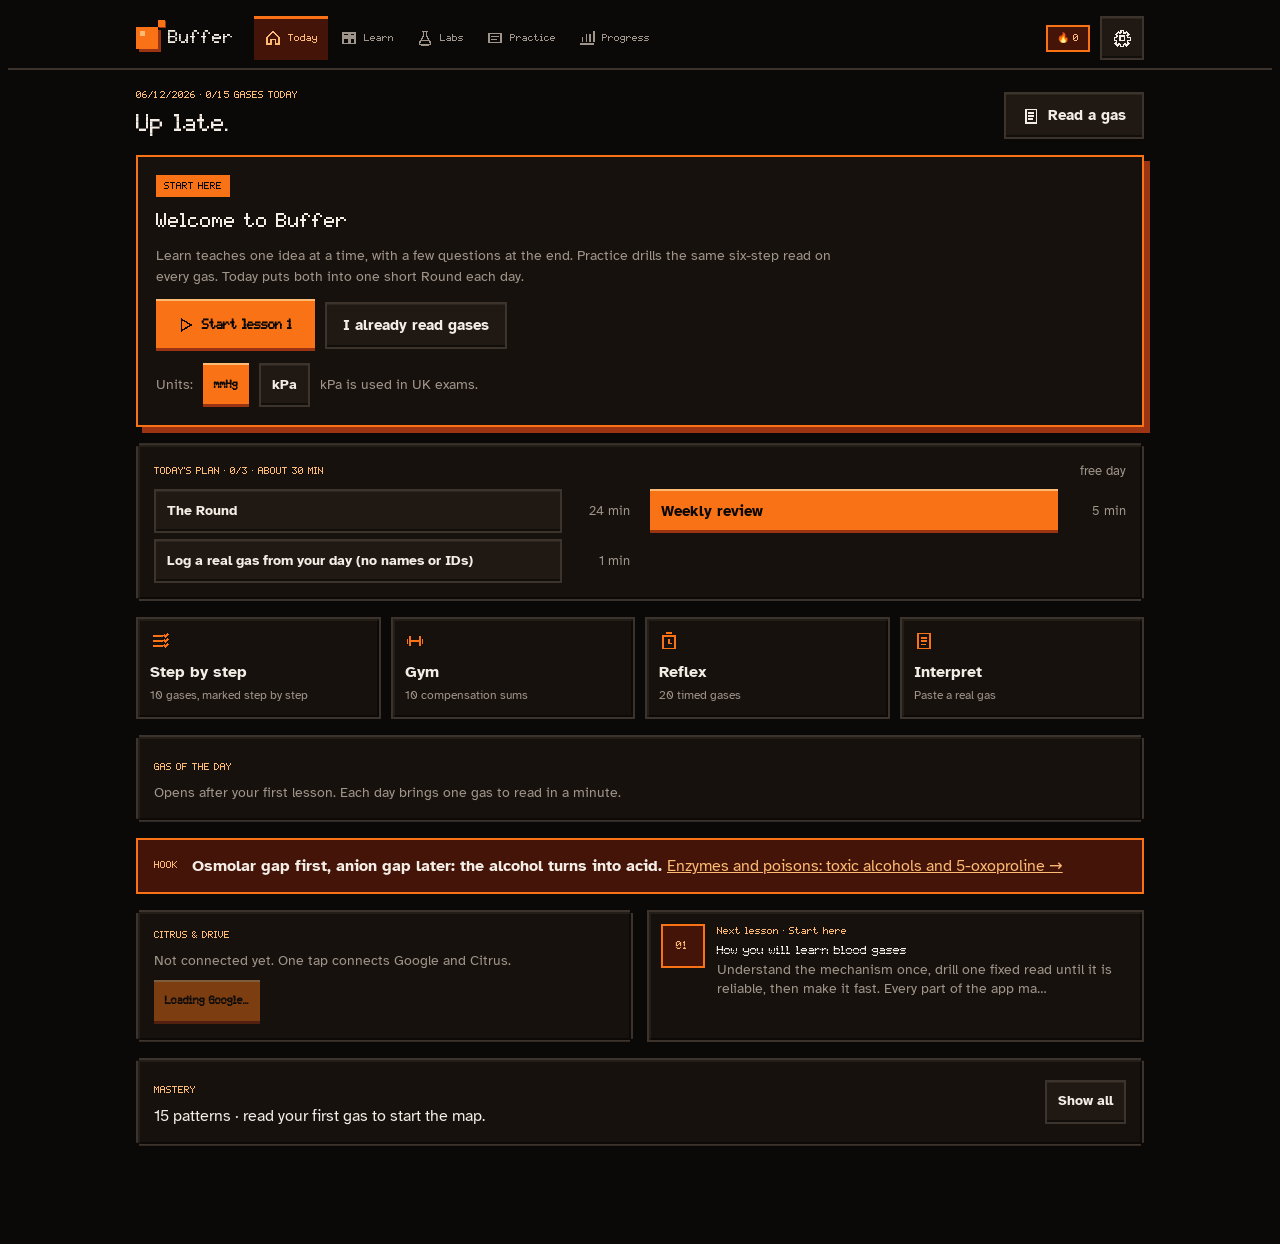
==== commit 7247779e: "Buffer 5.0.0: beta round release 30 testers (1,227 findings), 30 developers, 4 integrators (141 cros" ====
--- a/index.html
+++ b/index.html
@@ -4,19 +4,23 @@
 <meta name="apple-mobile-web-app-capable" content="yes"><meta name="mobile-web-app-capable" content="yes"><meta name="apple-mobile-web-app-title" content="Buffer">
 </head><body>
 <title>Buffer Blood Gas Trainer</title>
+<script>/* 5.0 (D24): set skin and theme before first paint; applyTheme() repeats this after boot */(function(){var r=document.documentElement,s={};try{s=JSON.parse(localStorage.getItem('buffer.v1')||'{}')||{};}catch(e){}var t=s.theme||'dark';r.setAttribute('data-skin',s.skin==='clinical'?'clinical':'pixel');if(t!=='auto')r.setAttribute('data-theme',t);})();</script>
+<script>document.documentElement.lang='en-GB'</script>
 <meta name="claude:viewport-fit-sides" content="cover">
 <meta name="theme-color" content="#F26A1B">
 <link rel="preconnect" href="https://fonts.googleapis.com">
 <link rel="preconnect" href="https://fonts.gstatic.com" crossorigin>
-<link rel="stylesheet" href="https://fonts.googleapis.com/css2?family=Atkinson+Hyperlegible:ital,wght@0,400;0,700;1,400&family=JetBrains+Mono:wght@500;700&display=swap">
+<link rel="stylesheet" href="https://fonts.googleapis.com/css2?family=Atkinson+Hyperlegible:ital,wght@0,400;0,700;1,400&family=JetBrains+Mono:wght@500;700&display=swap" media="print" onload="this.media='all'">
 <style>
 @font-face{font-family:"Orange Pixel";src:url([data-uri]) format("woff");font-weight:400;font-style:normal;font-display:block}
 
 /* Buffer 4 · the Citrus family pixel look (sibling of Kumquat 6 / Mephisto / Orange). Layout: phone = slim top bar + content + 5-tab bottom bar; desktop = top tabs, 1040px column. Palette: pith (pale cream) light / peel (dark ink) dark, orange accent. Display: Orange Pixel bitmap font for headings, numbers, eyebrows and nav; body Atkinson Hyperlegible; mono JetBrains (analyser printout). */
 :root{
-  --bg:#F3EBDD; --surface:#FBF6EC; --surface-2:#EDE3D0; --surface-3:#E4D8C2; --raise:#FFFDF8; --ink:#1A140E; --fg:#1A140E; --fg2:#3D3328; --muted:#75685A; --line:#CDBFA8; --line-2:#B8A88E;
-  --accent:#F26A1B; --accent-2:#D9560C; --accent-ink:#B9480A; --accent-ink2:#8F3706; --accent-soft:#FBDFC8; --accent-tint:#F9EBDC; --on-accent:#1A0D04; --deep:#9A3412; --hi:#FDBA74;
-  --cool:#2F64B5; --cool-soft:#DCE6F8; --good:#2E7D4F; --good-soft:#D8EEDF; --bad:#B3261E; --bad-soft:#F6D9D5; --warn:#A86A00; --warn-soft:#F6E7C4; --null:#A89C8A;
+  --bg:#F3EBDD; --surface:#FBF6EC; --surface-2:#EDE3D0; --surface-3:#E4D8C2; --raise:#FFFDF8; --ink:#1A140E; --fg:#1A140E; --fg2:#3D3328; --muted:#64584B; --line:#CDBFA8; --line-2:#B8A88E;
+  /* a11y (D27): --focus ring ≥3:1 on every surface, --field-line input borders ≥3:1, --on-sig text on good/warn/bad fills, --rb-acc accent on the inverted round bar */
+  --focus:#B9480A; --field-line:#85786A; --on-sig:#FFFFFF; --rb-acc:#F26A1B;
+  --accent:#F26A1B; --accent-2:#D9560C; --accent-ink:#9E3D06; --accent-ink2:#8F3706; --accent-soft:#FBDFC8; --accent-tint:#F9EBDC; --on-accent:#1A0D04; --deep:#9A3412; --hi:#FDBA74;
+  --cool:#2F64B5; --cool-soft:#DCE6F8; --good:#256B42; --good-soft:#D8EEDF; --bad:#B3261E; --bad-soft:#F6D9D5; --warn:#7F4F00; --warn-soft:#F6E7C4; --null:#A89C8A;
   --paper:#FFFBF2; --paper-ink:#2A2622; --paper-line:#E2D3BC;
   --b1:#D2452F; --b2:#2F6FD2; --b3:#8A5A2B; --b4:#B07A1B; --b5:#1F8C86; --b6:#6B55C9; --b5-soft:#D9F1EF; --b-acid:#C43B2E; --b-base:#2F6FD2; --rbc:#F2C1B5; --rbc-edge:#C2513A; --h-rest:#F2D3C6;
   --w-chem:#B7791F; --w-phys:#2F64B5; --w-cell:#7A4FB5; --w-gas:#1F7A8C; --w-kid:#2E7D4F; --w-samp:#75685A; --w-dis:#F26A1B; --w-clin:#B3261E;
@@ -32,7 +36,8 @@
   --paper:#1E1813; --paper-ink:#F0E6D8; --paper-line:#3E342A;
   --b1:#FF6B55; --b2:#6AA0FF; --b3:#C9925A; --b4:#E0B24F; --b5:#43C4BC; --b6:#A28FFF; --b5-soft:#163A37; --b-acid:#E8574A; --b-base:#4F88E8; --rbc:#6A3328; --rbc-edge:#E08A74; --h-rest:#4A2C24;
   --w-chem:#E3B860; --w-phys:#79A6F2; --w-cell:#B99BF0; --w-gas:#5CB6C6; --w-kid:#84CC16; --w-samp:#A0958A; --w-dis:#F97316; --w-clin:#FF5F4F;
-  --bev:rgba(255,237,213,.06); --bevd:rgba(0,0,0,.45); color-scheme:dark}}
+  --bev:rgba(255,237,213,.06); --bevd:rgba(0,0,0,.45); color-scheme:dark;
+  --focus:#F97316; --field-line:#7A6D5E; --on-sig:#0B0907; --rb-acc:#9A3412}}
 :root[data-theme="dark"]{
   --bg:#0B0907; --surface:#16110D; --surface-2:#0F0C09; --surface-3:#231B14; --raise:#201913; --ink:#F3EDE6; --fg:#F3EDE6; --fg2:#DCD2C7; --muted:#A0958A; --line:#3B332C; --line-2:#4D4339;
   --accent:#F97316; --accent-2:#FB923C; --accent-ink:#FDBA74; --accent-ink2:#FDD3A6; --accent-soft:#431407; --accent-tint:#2A1407; --on-accent:#0B0907; --deep:#9A3412; --hi:#FDBA74;
@@ -40,19 +45,20 @@
   --paper:#1E1813; --paper-ink:#F0E6D8; --paper-line:#3E342A;
   --b1:#FF6B55; --b2:#6AA0FF; --b3:#C9925A; --b4:#E0B24F; --b5:#43C4BC; --b6:#A28FFF; --b5-soft:#163A37; --b-acid:#E8574A; --b-base:#4F88E8; --rbc:#6A3328; --rbc-edge:#E08A74; --h-rest:#4A2C24;
   --w-chem:#E3B860; --w-phys:#79A6F2; --w-cell:#B99BF0; --w-gas:#5CB6C6; --w-kid:#84CC16; --w-samp:#A0958A; --w-dis:#F97316; --w-clin:#FF5F4F;
-  --bev:rgba(255,237,213,.06); --bevd:rgba(0,0,0,.45); color-scheme:dark}
+  --bev:rgba(255,237,213,.06); --bevd:rgba(0,0,0,.45); color-scheme:dark;
+  --focus:#F97316; --field-line:#7A6D5E; --on-sig:#0B0907; --rb-acc:#9A3412}
 *{box-sizing:border-box;border-radius:0!important}
 .round,.web-n circle,input[type=radio]{border-radius:50%!important}
 [hidden]{display:none!important}
 html{-webkit-text-size-adjust:100%}
-body{background:var(--bg);color:var(--ink);font-family:var(--f-body);font-size:16px;line-height:1.5;-webkit-font-smoothing:antialiased}
+body{background:var(--bg);color:var(--ink);font-family:var(--f-body);font-size:1rem;line-height:1.5;-webkit-font-smoothing:antialiased}
 body::before{content:"";position:fixed;inset:0 0 auto;height:env(safe-area-inset-top,0px);z-index:30;background:var(--bg)}
 h1,h2,h3,h4{font-family:var(--px);font-weight:400;line-height:1.25;margin:0;letter-spacing:0;font-synthesis:none;-webkit-font-smoothing:none;text-wrap:balance}
 h1{font-size:24px}h2{font-size:18px}h3{font-size:14px}
 p{margin:0}a{color:var(--accent-ink)}
 button,input,select,textarea{font:inherit;color:inherit}
 button{cursor:pointer;-webkit-tap-highlight-color:transparent}
-:focus-visible{outline:3px solid var(--accent);outline-offset:2px}
+:focus-visible{outline:3px solid var(--focus);outline-offset:2px}
 .num,.px{font-family:var(--px);font-variant-numeric:tabular-nums;font-weight:400;-webkit-font-smoothing:none}
 .mono{font-family:var(--f-mono)}
 .eyebrow{font-family:var(--px);font-size:10px;letter-spacing:0;text-transform:uppercase;color:var(--accent-ink);font-weight:400;-webkit-font-smoothing:none}
@@ -112,7 +118,7 @@
 .btn svg{width:18px;height:18px;flex:none}
 .btnrow,.row{display:flex;gap:10px;flex-wrap:wrap;align-items:center}
 .linkbtn{border:0;background:none;padding:0;color:var(--accent-ink);text-decoration:underline;font:inherit}
-.seg{display:inline-flex;gap:0;border:2px solid var(--line);background:var(--surface-2);flex-wrap:wrap}
+.seg{display:inline-flex;gap:0;border:2px solid var(--field-line);background:var(--surface-2);flex-wrap:wrap}
 .seg button{border:0;background:none;padding:7px 12px;font-family:var(--px);font-size:10px;color:var(--muted);-webkit-font-smoothing:none}
 .seg button[aria-pressed="true"]{background:var(--accent);color:var(--on-accent)}
 .grid2{display:grid;grid-template-columns:repeat(2,minmax(0,1fr));gap:14px}
@@ -197,7 +203,7 @@
 .llist button:last-child{border-bottom:0}
 .llist button:hover{background:var(--surface-2)}
 .llist .ck{width:20px;height:20px;border:2px solid var(--line-2);display:grid;place-items:center}
-.llist .ck.on{background:var(--good);border-color:var(--good);color:#fff}
+.llist .ck.on{background:var(--good);border-color:var(--good);color:var(--on-sig)}
 .llist .ck svg{width:12px;height:12px}
 .llist small{font-family:var(--px);font-size:9px;color:var(--muted)}
 .bossrow{display:flex;gap:10px;align-items:center;flex-wrap:wrap;padding:10px 14px 12px 70px;border-top:1px dashed var(--line)}
@@ -240,7 +246,7 @@
 /* questions */
 .qs{display:flex;flex-direction:column;gap:18px}
 .qitem{display:flex;flex-direction:column;gap:10px}
-.qitem>p{font-weight:700}
+.qitem>p:not(.why){font-weight:700}
 .opts{display:grid;grid-template-columns:repeat(2,minmax(0,1fr));gap:8px}
 .opts.done{grid-template-columns:minmax(0,1fr)}
 .opt{position:relative;display:flex;gap:10px;align-items:center;text-align:left;border:2px solid var(--line);background:var(--raise);padding:11px 13px;font-size:.96rem;min-width:0;color:var(--ink);box-shadow:inset 0 -2px 0 var(--bevd);transition:transform .06s}
@@ -269,11 +275,12 @@
 .ctrl{display:flex;flex-direction:column;gap:6px;min-width:0}
 .ctrl label{display:flex;justify-content:space-between;gap:8px;font-weight:700;font-size:.85rem;color:var(--fg2)}
 .ctrl label output{font-family:var(--px);color:var(--accent-ink);font-size:12px;font-weight:400}
-.ctrl select,.ctrl input[type=number],.ctrl input[type=text],textarea.inp,.inp{border:2px solid var(--line);background:var(--raise);padding:9px 11px;font:500 .95rem var(--f-mono);color:var(--ink);width:100%;min-width:0}
-.ctrl input:focus,.ctrl select:focus,textarea.inp:focus,.inp:focus{border-color:var(--accent);outline:none}
+.ctrl select,.ctrl input[type=number],.ctrl input[type=text],textarea.inp,.inp{border:2px solid var(--field-line);background:var(--raise);padding:9px 11px;font:500 .95rem var(--f-mono);color:var(--ink);width:100%;min-width:0}
+.ctrl input:focus,.ctrl select:focus,textarea.inp:focus,.inp:focus{border-color:var(--accent)}
+.ctrl input:focus-visible,.ctrl select:focus-visible,textarea.inp:focus-visible,.inp:focus-visible,.fld input:focus-visible,.fld textarea:focus-visible,.srow select:focus-visible,.srow input:focus-visible{outline:3px solid var(--focus);outline-offset:1px}
 input[type=range]{-webkit-appearance:none;appearance:none;width:100%;height:30px;background:transparent;cursor:pointer}
-input[type=range]::-webkit-slider-runnable-track{height:8px;background:var(--surface-2);border:2px solid var(--line)}
-input[type=range]::-moz-range-track{height:8px;background:var(--surface-2);border:2px solid var(--line)}
+input[type=range]::-webkit-slider-runnable-track{height:8px;background:var(--surface-2);border:2px solid var(--field-line)}
+input[type=range]::-moz-range-track{height:8px;background:var(--surface-2);border:2px solid var(--field-line)}
 input[type=range]::-webkit-slider-thumb{-webkit-appearance:none;width:22px;height:22px;background:var(--accent);margin-top:-9px;border:2px solid var(--deep);box-shadow:2px 2px 0 var(--deep)}
 input[type=range]::-moz-range-thumb{width:18px;height:18px;background:var(--accent);border:2px solid var(--deep)}
 .readout{display:grid;grid-template-columns:repeat(auto-fill,minmax(120px,1fr));gap:8px}
@@ -321,7 +328,7 @@
 .qblock{display:flex;flex-direction:column;gap:10px}
 .qblock h3{font-family:var(--f-body);font-weight:700;font-size:1rem;display:flex;gap:9px;align-items:baseline;-webkit-font-smoothing:antialiased}
 .qn{font-family:var(--px);font-size:10px;line-height:20px;min-width:22px;height:22px;text-align:center;background:var(--accent-soft);color:var(--accent-ink);border:1px solid var(--accent);flex:none}
-.qblock.done .qn{background:var(--good);color:#fff;border-color:var(--good)}.qblock.miss .qn{background:var(--bad);color:#fff;border-color:var(--bad)}
+.qblock.done .qn{background:var(--good);color:var(--on-sig);border-color:var(--good)}.qblock.miss .qn{background:var(--bad);color:var(--on-sig);border-color:var(--bad)}
 .hint{display:flex;gap:8px;align-items:flex-start;font-size:.9rem;padding:9px 12px;background:var(--warn-soft);border:2px solid var(--warn)}
 .hint b{font-family:var(--px);font-size:9px;font-weight:400;color:var(--warn);white-space:nowrap;padding-top:3px}
 .hintbtn{border:2px dashed var(--line-2);background:none;padding:5px 10px;font-family:var(--px);font-size:9px;color:var(--muted);align-self:flex-start}
@@ -329,12 +336,15 @@
 .fb{display:flex;flex-direction:column;gap:12px;padding:16px;border:2px solid var(--line);background:var(--surface)}
 .fb.ok{border-color:var(--good)}.fb.no{border-color:var(--bad)}
 .verdict{display:flex;align-items:center;gap:10px;font-family:var(--px);font-size:14px;-webkit-font-smoothing:none}
-.verdict i{width:28px;height:28px;display:grid;place-items:center;font-style:normal;font-family:var(--px);font-size:13px;color:#fff;flex:none}
+.verdict i{width:28px;height:28px;display:grid;place-items:center;font-style:normal;font-family:var(--px);font-size:13px;color:var(--on-sig);flex:none}
 .fb.ok .verdict i{background:var(--good)} .fb.no .verdict i{background:var(--bad)}
 .stepl{list-style:none;margin:0;padding:0;display:flex;flex-direction:column;gap:6px}
 .stepl li{display:grid;grid-template-columns:28px minmax(0,1fr);gap:4px 10px;padding:10px 12px;background:var(--surface-2);border:2px solid var(--line)}
 .stepl li>i{grid-row:span 2;font-family:var(--px);font-size:11px;line-height:24px;font-style:normal;text-align:center;width:26px;height:26px;background:var(--line);color:var(--ink)}
-.stepl li.ok>i{background:var(--good);color:#fff}.stepl li.warn>i{background:var(--warn);color:#fff}.stepl li.bad>i{background:var(--bad);color:#fff}
+.stepl li.ok>i{background:var(--good);color:var(--on-sig)}.stepl li.warn>i{background:var(--warn);color:var(--on-sig)}.stepl li.bad>i{background:var(--bad);color:var(--on-sig)}
+/* not colour alone (D27): a mark after the step number, with a spoken word */
+.stepl li.ok>i,.stepl li.warn>i,.stepl li.bad>i{width:auto;min-width:26px;padding:0 3px;white-space:nowrap}
+.stepl li.ok>i::after{content:"✓"/" ok"}.stepl li.warn>i::after{content:"!"/" check"}.stepl li.bad>i::after{content:"✗"/" problem"}
 .stepl li b{font-weight:700;font-size:.95rem}
 .stepl li b small{font-family:var(--px);font-weight:400;font-size:9px;color:var(--muted);text-transform:uppercase;display:block}
 .stepl li p{font-size:.88rem;color:var(--muted);overflow-wrap:anywhere}
@@ -376,9 +386,9 @@
 .caselist div{display:grid;grid-template-columns:14px minmax(0,1fr) auto;gap:10px;align-items:center;font-size:.92rem;padding:7px 10px;background:var(--surface-2);border:1px solid var(--line)}
 .caselist .d{width:10px;height:10px;background:var(--good)}.caselist .d.x{background:var(--bad)}
 .caselist small{font-family:var(--px);font-size:9px;color:var(--muted)}
-.spark{display:flex;gap:3px;align-items:flex-end;height:44px}
-.spark i{flex:1;max-width:12px;background:var(--line)}
-.spark i.k{background:var(--good)}.spark i.x{background:var(--bad)}
+div.spark{display:flex;gap:3px;align-items:flex-end;height:44px}
+div.spark i{flex:1;max-width:12px;background:var(--line)}
+div.spark i.k{background:var(--good)}div.spark i.x{background:var(--bad)}
 #confetti{position:fixed;inset:0;pointer-events:none;z-index:60;width:100%;height:100%}
 /* interpret */
 .igrid{display:grid;grid-template-columns:minmax(0,.9fr) minmax(0,1.1fr);gap:14px;align-items:start}
@@ -399,7 +409,7 @@
 .srow>div:first-child{display:flex;flex-direction:column;gap:2px;min-width:0;flex:1 1 220px}
 .srow b{font-weight:700}
 .srow span{font-size:.85rem;color:var(--muted)}
-.srow select,.srow input[type=number],.srow input[type=text]{border:2px solid var(--line);background:var(--raise);padding:8px 10px;font:500 .9rem var(--f-mono);color:var(--ink);max-width:100%}
+.srow select,.srow input[type=number],.srow input[type=text]{border:2px solid var(--field-line);background:var(--raise);padding:8px 10px;font:500 .9rem var(--f-mono);color:var(--ink);max-width:100%}
 .srow .slide{flex:1 1 220px;display:flex;align-items:center;gap:10px}
 .srow .slide output{font-family:var(--px);font-size:12px;color:var(--accent-ink);min-width:44px;text-align:right}
 .res{display:grid;grid-template-columns:repeat(auto-fill,minmax(240px,1fr));gap:10px}
@@ -428,7 +438,7 @@
 .web-link b{font-family:var(--px);font-size:10px;font-weight:400}.web-link span{font-size:.8rem;color:var(--muted)}
 .web-link:hover{border-color:var(--accent)}
 /* teach + estimate + scenarios */
-.tb-text{border:2px solid var(--line);background:var(--raise);padding:10px 12px;width:100%;font-family:var(--f-body);font-size:1rem;line-height:1.5;resize:vertical;min-height:140px;color:var(--ink)}
+.tb-text{border:2px solid var(--field-line);background:var(--raise);padding:10px 12px;width:100%;font-family:var(--f-body);font-size:1rem;line-height:1.5;resize:vertical;min-height:140px;color:var(--ink)}
 .tb-echo{white-space:pre-wrap;line-height:1.55;font-style:italic}
 .tb-rub{display:flex;gap:12px;align-items:flex-start;padding:10px 12px;border:2px solid var(--line);background:var(--surface-2);cursor:pointer}
 .tb-rub.on{border-color:var(--good);background:var(--good-soft)}
@@ -468,7 +478,7 @@
 .held{transform:scale(.97);transition:transform .15s}
 .sheet-scrim{position:fixed;inset:0;background:rgba(0,0,0,.45);z-index:70;display:flex;align-items:flex-end;justify-content:center;opacity:0;transition:opacity .2s}
 .sheet-scrim.on{opacity:1}
-.sheet{background:var(--surface);color:var(--ink);width:100%;max-width:520px;border:2px solid var(--line);border-bottom:0;padding:10px 16px calc(14px + env(safe-area-inset-bottom,0px));display:flex;flex-direction:column;gap:6px;transform:translateY(30px);transition:transform .2s;touch-action:none}
+.sheet{background:var(--surface);color:var(--ink);width:100%;max-width:520px;border:2px solid var(--line);border-bottom:0;padding:10px 16px calc(14px + env(safe-area-inset-bottom,0px));display:flex;flex-direction:column;gap:6px;transform:translateY(30px);transition:transform .2s;touch-action:pan-y}
 .sheet-scrim.on .sheet{transform:none}
 .sheet-grab{width:40px;height:4px;background:var(--line);margin:0 auto 6px}
 .sheet>b{font-family:var(--px);font-size:10px;padding:4px 0 6px;color:var(--muted);font-weight:400}
@@ -477,7 +487,7 @@
 /* round bar + toast */
 #roundbar{position:fixed;left:0;right:0;bottom:0;z-index:24;background:var(--ink);color:var(--bg);border-top:2px solid var(--accent)}
 .rb-in{max-width:1040px;margin:0 auto;display:flex;align-items:center;gap:10px;padding:8px max(16px,env(safe-area-inset-right,0px)) calc(8px + env(safe-area-inset-bottom,0px)) max(16px,env(safe-area-inset-left,0px));flex-wrap:wrap}
-.rb-in .eyebrow{color:var(--accent)}.rb-in b{flex:1;min-width:140px;font-size:.9rem}
+.rb-in .eyebrow{color:var(--rb-acc)}.rb-in b{flex:1;min-width:140px;font-size:.9rem}
 .rb-in .pips{max-width:160px;flex:1 0 100px}
 .rb-in .btn{background:var(--raise);color:var(--ink);min-height:34px;padding:5px 10px}
 body.inround main{padding-bottom:150px}
@@ -501,7 +511,7 @@
 .ucv{display:grid;gap:10px}
 .urow{display:grid;grid-template-columns:minmax(110px,1fr) minmax(0,1.2fr) auto minmax(0,1.2fr);gap:10px;align-items:end}
 .urow>b{align-self:center;font-size:.9rem}
-.urow .eq{align-self:center;font-family:var(--f-mono);color:var(--accent-ink);padding-bottom:8px}
+.urow .eq{align-self:end;font-family:var(--f-mono);color:var(--accent-ink);background:none;border:0;margin:0;padding:0 2px 10px;font-size:1.1rem;line-height:1;overflow:visible}
 @media (max-width:560px){.urow{grid-template-columns:minmax(0,1fr) auto minmax(0,1fr)}.urow>b{grid-column:1/-1}}
 ul.tight,ol.tight{margin:6px 0 0;padding-left:20px;display:grid;gap:6px;font-size:.92rem;line-height:1.45}
 .pocket{display:grid;grid-template-columns:repeat(auto-fill,minmax(min(100%,420px),1fr));gap:14px}
@@ -520,7 +530,6 @@
 body.quiet #hdr-xp,body.quiet .lvlpill,body.quiet .gamey{display:none!important}
 html[data-skin="clinical"]{--px:"Atkinson Hyperlegible",system-ui,-apple-system,sans-serif}
 html[data-skin="clinical"] *{-webkit-font-smoothing:antialiased!important}
-html[data-skin="clinical"] *{border-radius:10px!important}
 html[data-skin="clinical"] .round,html[data-skin="clinical"] .web-n circle{border-radius:50%!important}
 html[data-skin="clinical"] .card,html[data-skin="clinical"] .btn,html[data-skin="clinical"] .chip,html[data-skin="clinical"] .iconbtn,html[data-skin="clinical"] .tile,html[data-skin="clinical"] .opt{clip-path:none!important;box-shadow:none!important;border-width:1px}
 html[data-skin="clinical"] .card.raised{box-shadow:0 2px 10px rgba(0,0,0,.18)!important}
@@ -536,12 +545,12 @@
 .teachbar{margin:0 0 14px}
 .privacy{font-size:.86rem;margin:0 0 12px;padding:8px 10px;border:1px dashed var(--accent);background:var(--accent-soft)}
 .warnline{color:var(--bad);font-size:.85rem;min-height:1.2em;margin:4px 0}
-.fld{display:grid;gap:4px;margin:8px 0}.fld span{font-size:.85rem;color:var(--muted)}.fld input,.fld textarea{font:inherit;padding:10px;border:2px solid var(--line);background:var(--bg);color:var(--ink);min-height:44px;width:100%;box-sizing:border-box}
+.fld{display:grid;gap:4px;margin:8px 0}.fld span{font-size:.85rem;color:var(--muted)}.fld input,.fld textarea{font:inherit;padding:10px;border:2px solid var(--field-line);background:var(--bg);color:var(--ink);min-height:44px;width:100%;box-sizing:border-box}
 .trend{display:grid;gap:8px;margin-top:10px}.trow{display:grid;grid-template-columns:minmax(110px,1fr) 2fr;gap:10px;align-items:center}.trow small{display:block;color:var(--muted);font-family:var(--f-mono);font-size:.78rem}
-.spark{width:100%;height:56px}.tband{fill:var(--good-soft)}.tline{fill:none;stroke:var(--accent);stroke-width:2.5}.tdot{fill:var(--accent)}
+svg.spark{width:100%;height:56px}.tband{fill:var(--good-soft)}.tline{fill:none;stroke:var(--accent);stroke-width:2.5}.tdot{fill:var(--accent)}
 .tlist{font-size:.84rem;margin:10px 0 6px;padding-left:1.3em;display:grid;gap:3px}
 .loglist{display:grid;gap:10px;margin-top:12px}.logi{display:grid;gap:6px}
-.seg.wrap{flex-wrap:wrap}
+.seg.wrap{flex-wrap:wrap;max-width:none;margin:0;padding:0}
 @media (max-width:520px){.trow{grid-template-columns:1fr}}
 /* 4.4 */
 .kst b{font-size:1rem;line-height:1.3}.davsteps{display:grid;gap:4px;padding-left:1.3em;margin:8px 0}.davsteps li{opacity:.55}.davsteps li.on,.davsteps.on li{opacity:1}
@@ -550,19 +559,19 @@
 .sphidden{min-height:120px;display:grid;place-items:center;border:2px dashed var(--line);color:var(--muted)}
 .spopts{display:grid;grid-template-columns:1fr 1fr;gap:8px}.spopts.long{grid-template-columns:1fr}.spo{min-height:52px;text-align:left;justify-content:flex-start;white-space:normal;line-height:1.3}
 .spo.right{outline:3px solid var(--good)}.spo.wrong{outline:3px solid var(--bad)}
-.vig{margin:0;font-style:italic}
+.vig{margin:0}
 .printout{font-family:var(--f-mono);font-size:.84rem;border:2px solid var(--line);padding:10px;background:var(--bg);overflow-x:auto}.printout .ph{color:var(--muted);margin-bottom:6px;font-size:.78rem}.printout table{border-collapse:collapse;width:100%}.printout td{padding:2px 6px 2px 0;white-space:nowrap}.printout .fl{color:var(--bad);font-weight:700;width:1.5em}.printout .u,.printout .rr{color:var(--muted)}
-.hrow{display:flex;flex-wrap:wrap;gap:4px}.hrow i{width:18px;height:18px;display:block}.hrow i.ok{background:var(--good)}.hrow i.no{background:var(--bad)}
+main .hrow{display:flex;flex-wrap:wrap;gap:4px}main .hrow i{width:18px;height:18px;display:block}main .hrow i.ok{background:var(--good)}main .hrow i.no{background:var(--bad)}
 @media (max-width:520px){.spopts{grid-template-columns:1fr}.printout .rr{display:none}}
 /* 4.6 */
 .ventw{width:100%;height:auto;background:#0d1117}.ventw .wave{fill:none;stroke:#4fd1ff;stroke-width:2}.ventw .lim{stroke:#ff6b6b;stroke-dasharray:4 4}.ventw .lab{fill:#9fb0c0;font:600 10px var(--f-mono)}.stats .bad b{color:var(--bad)}
 .filters{display:grid;gap:10px}.frow{display:grid;gap:4px}
-.chat{display:grid;gap:8px;margin:12px 0}.bub{max-width:min(560px,92%);padding:8px 12px;border:2px solid var(--line);background:var(--surface);display:grid;gap:2px}.bub b{font-size:.75rem;color:var(--muted);letter-spacing:.04em;text-transform:uppercase}
-.bub.them{justify-self:start;border-color:var(--b5)}.bub.staff{justify-self:start}.bub.me{justify-self:end;border-color:var(--accent);background:var(--accent-soft)}
+.chat{display:grid;gap:8px;margin:12px 0}.chat:empty{display:none}.chat .bub{max-width:min(560px,92%);padding:8px 12px;border:2px solid var(--line);background:var(--surface);display:grid;gap:2px}.chat .bub b{font-size:.75rem;color:var(--muted);letter-spacing:.04em;text-transform:uppercase}
+.chat .bub.them{justify-self:start;border-color:var(--b5)}.chat .bub.staff{justify-self:start}.chat .bub.me{justify-self:end;border-color:var(--accent);background:var(--accent-soft)}
 .caseimg{display:grid;place-items:center}.caseimg svg{width:100%;max-width:560px;height:auto}
 .img-capno .scr,.img-syr .scr,.img-mon .scr,.img-dip .scr{fill:#0d1117}.img-capno .grid,.sevchart .grid{stroke:#2a3340;stroke-width:1}.img-capno .wave{fill:none;stroke:#ffd166;stroke-width:2.5}
 .img-capno .lab,.img-syr .lab,.img-mon .lab,.img-dip .lab{fill:#9fb0c0;font:600 11px var(--f-mono)}.img-mon .big{font:700 24px var(--f-mono)}
-.autopsy{display:grid;gap:6px;margin:6px 0 10px}
+#v-cases .autopsy{margin:6px 0 10px}
 .nb{display:grid;gap:10px;margin-top:10px}.nbi{display:grid;gap:3px;border-top:1px solid var(--line);padding-top:8px}.nbi .bad{color:var(--bad)}.nbi .good{color:var(--good)}
 .simbar{display:grid;gap:10px}.clock b{font-size:1.6rem}.clock small{display:block;color:var(--muted)}
 .vits{display:grid;grid-template-columns:repeat(5,minmax(0,1fr));gap:6px}.vit{border:2px solid var(--line);padding:6px 8px;display:grid}.vit small,.vit i{color:var(--muted);font-size:.72rem;font-style:normal}.vit b{font-family:var(--f-mono);font-size:1.3rem}.vit.bad{border-color:var(--bad)}.vit.bad b{color:var(--bad)}
@@ -575,7 +584,7 @@
 @media (max-width:520px){.vits{grid-template-columns:repeat(3,minmax(0,1fr))}}
 /* 4.8 */
 .gloss{display:grid;grid-template-columns:repeat(auto-fill,minmax(240px,1fr));gap:8px;margin:12px 0}.gl{border:2px solid var(--line);padding:8px 10px;display:grid;gap:2px;background:var(--surface)}.gl .en{color:var(--muted);font-size:.85rem}
-.gl .de{all:unset;cursor:pointer;font-weight:700;font-size:1.05rem;color:var(--ink);min-height:32px}.gl .de:focus-visible{outline:2px solid var(--accent)}.gl small{color:var(--muted)}.gl .ex{font-style:italic}
+.gl .de{all:unset;cursor:pointer;font-weight:700;font-size:1.05rem;color:var(--ink);min-height:44px}.gl .de:focus-visible{outline:3px solid var(--focus)}.gl small{color:var(--muted)}.gl .ex{font-style:italic}
 .fromchip{position:fixed;left:12px;bottom:calc(76px + env(safe-area-inset-bottom,0px));z-index:60;background:var(--accent);color:var(--on-accent);padding:10px 14px;font-weight:700;text-decoration:none;border:2px solid var(--ink);min-height:44px;box-sizing:border-box;display:flex;align-items:center}
 @media (min-width:900px){.fromchip{bottom:16px}}
 /* 4.9 */
@@ -583,8 +592,173 @@
 .octhumb{max-width:100%;max-height:200px;object-fit:contain;border:2px solid var(--line);margin:6px 0}.ocraw{white-space:pre-wrap;font:12px var(--f-mono);max-height:180px;overflow:auto}
 .warnline.okline{color:var(--good)}#pPhoto{cursor:pointer}
 .plan{display:grid;gap:8px}.planl{margin:0;padding:0;list-style:none;display:grid;gap:6px}.planl li{display:flex;align-items:center;justify-content:space-between;gap:8px}.planl li .btn{flex:1;justify-content:flex-start;text-align:left;white-space:normal}.planl li small{color:var(--muted);flex:none}.planl li.done .btn{opacity:.7}
+/* 5.0 layout (D24). Components: answer button .opt; readout tile .ro in .readout; info card .card; sheet .sheet (grab + h2 + content + sticky .btnrow); segmented control .seg (one row of toggles); table .tbl inside .tw. New features should reuse these instead of adding look-alikes. */
+:root{--hdr:62px;--tabh:63px;--px:"Orange Pixel","JetBrains Mono",ui-monospace,Menlo,monospace;--w-dis:#A8327E;--w-spec:#8A5A2B}
+@media (prefers-color-scheme: dark){:root:not([data-theme="light"]){--w-dis:#E07BC4;--w-spec:#C9925A}}
+:root[data-theme="dark"]{--w-dis:#E07BC4;--w-spec:#C9925A}
+.sbar{top:calc(env(safe-area-inset-top,0px) + var(--hdr))}
+/* touch targets the 4.1 pass missed */
+.seg button,.tool,.crumbs button,.autopsy button,.hintbtn{min-height:44px}
+.btn.primary.small{font-size:11px;min-height:44px}
+html[data-skin="clinical"] .btn.primary.small{font-size:.86rem}
+input[type=checkbox]{accent-color:var(--accent);width:22px;height:22px;flex:none}
+/* sheets: the sheet scrolls by touch; only the grab handle swipes it closed; centred dialog on wide screens */
+.sheet{overscroll-behavior:contain}.sheet>*{flex-shrink:0}
+.sheet-grab{touch-action:none;box-sizing:content-box;padding:8px 30px;background-clip:content-box;margin:-6px auto 0}
+.sheet>b,.sheet h2{font-family:var(--px);font-size:16px!important;font-weight:400;color:var(--ink);padding:2px 0 4px;margin:0}
+html[data-skin="clinical"] .sheet>b,html[data-skin="clinical"] .sheet h2{font-weight:700}
+.fld input,.fld textarea{background:var(--raise)}
+.sheet>.btnrow:last-child{position:sticky;bottom:calc(-14px - env(safe-area-inset-bottom,0px));z-index:1;background:var(--surface);padding:10px 0 calc(4px + env(safe-area-inset-bottom,0px));margin-top:6px;border-top:2px solid var(--line)}
+@media (min-width:761px){.sheet-scrim{align-items:center;padding:24px}.sheet{border-bottom:2px solid var(--line);max-height:min(86vh,820px);padding-bottom:14px}}
+/* round bar sits above the phone tab bar (this rule must follow the base #roundbar rule) and stays one row */
+@media (max-width:760px){
+  #roundbar{bottom:calc(var(--tabh) + env(safe-area-inset-bottom,0px))}
+  body.insession #roundbar{bottom:0}
+  .rb-in{flex-wrap:nowrap;gap:8px;padding-top:6px;padding-bottom:6px}
+  .rb-in .pips{display:none}
+  .rb-in b{min-width:0;flex:1 1 0;overflow:hidden;text-overflow:ellipsis;white-space:nowrap}
+  .rb-in .btn{flex:none;min-height:44px}
+  body.inround main{padding-bottom:calc(var(--tabh) + 84px + env(safe-area-inset-bottom,0px))!important}
+  body.inround.insession main{padding-bottom:calc(84px + env(safe-area-inset-bottom,0px))!important}
+}
+@media (max-width:420px){.rb-in b{display:none}.rb-in .eyebrow{flex:1;min-width:0}}
+/* toasts are messages only: taps go through them to the buttons below (lesson Next, pager) */
+#toasts,.toast{pointer-events:none}
+/* wide tables: edge shadows show there is more to scroll; 2-3 column tables fit the phone instead */
+.tw{background:linear-gradient(to right,var(--surface) 35%,transparent) left center/28px 100% no-repeat local,linear-gradient(to left,var(--surface) 35%,transparent) right center/28px 100% no-repeat local,radial-gradient(farthest-side at 0 50%,color-mix(in srgb,var(--accent) 55%,transparent),transparent) left center/12px 100% no-repeat scroll,radial-gradient(farthest-side at 100% 50%,color-mix(in srgb,var(--accent) 55%,transparent),transparent) right center/12px 100% no-repeat scroll;scrollbar-width:thin;scrollbar-color:var(--line-2) transparent}
+@media (max-width:560px){
+  .tbl{min-width:0}
+  .tbl:has(tr>:nth-child(4)){min-width:460px}
+  .tbl th,.tbl td{padding:7px 7px;overflow-wrap:break-word;hyphens:auto}
+  .tbl th:first-child,.tbl td:first-child{padding-left:2px}
+}
+/* analyser slip keeps value and flag on one line */
+.slip td:nth-child(n+2){white-space:nowrap}
+@media (max-width:400px){.slip td:nth-child(4){display:none}.slip{padding-inline:12px}}
+.printout{max-width:36rem}
+/* class collisions from 4.3-4.9, and stray styles */
+.stats small{text-transform:none;letter-spacing:.02em}
+.ventw{display:block;max-width:480px;margin-inline:auto}
+.gymq{font-family:var(--f-body);font-weight:700;font-size:1.1rem;line-height:1.45;-webkit-font-smoothing:antialiased}
+.ask{font-family:var(--f-body);font-weight:700;font-size:1rem;-webkit-font-smoothing:antialiased}
+.ctrl label{flex-wrap:wrap}
+@media (max-width:560px){.ctrls:not(:has(input[type=range])){grid-template-columns:repeat(auto-fill,minmax(130px,1fr))}.ctrls:not(:has(input[type=range])) .ctrl:has(select){grid-column:1/-1}}
+.autopsy .seg{justify-content:flex-start}
+.spo.right[disabled]{opacity:1}
+.img-dip .scr,.img-syr .scr{fill:var(--surface-2)}.img-dip .lab,.img-syr .lab{fill:var(--fg2)}
+.sphidden{min-height:90px}@media (min-width:700px){.sphidden{min-height:72px}}
+.hero-legs li.cur{border-left:4px solid var(--accent);padding-left:8px}
+.gloss{align-items:start}.gl{align-content:start;box-shadow:inset 2px 2px 0 var(--bev),inset -2px -2px 0 var(--bevd)}
+.gl .de:hover{text-decoration:underline}
+.badges{grid-template-columns:repeat(auto-fill,minmax(130px,1fr))}
+.badge-tile b{font-family:var(--f-body);font-size:.9rem;font-weight:700;-webkit-font-smoothing:antialiased}
+.planl li small{min-width:4.5em;text-align:right}
+.planl .btn.primary{font-family:var(--f-body);font-size:.92rem;font-weight:700;-webkit-font-smoothing:antialiased}
+@media (min-width:1100px){.plan .planl{grid-template-columns:repeat(2,minmax(0,1fr));column-gap:20px}}
+.slip{max-width:36rem}
+@media (max-width:480px){.sumhead{grid-template-columns:minmax(0,1fr);justify-items:start}}
+/* dark heat map: a ramp that gets brighter with more work */
+@media (prefers-color-scheme: dark){:root:not([data-theme="light"]) .heat i.l1{background:#7C2D12}:root:not([data-theme="light"]) .heat i.l2{background:#C2410C}}
+:root[data-theme="dark"] .heat i.l1{background:#7C2D12}:root[data-theme="dark"] .heat i.l2{background:#C2410C}
+/* pixel skin: no text under 10 px */
+.tile small.meta,.mt small,.tbl th,.keys dt,.llist small,.ro small,.stats small,.hint b,.hintbtn,.conf,.opt kbd,.autopsy>span,.slip .sh,.caselist small,.sb small,.res small,.mlegend,.stepl li b small,nav.tabs button{font-size:10px}
+/* clinical skin: its own type scale, rounded components only, soft shadows */
+html[data-skin="clinical"] :is(.card,.btn,.chip,.iconbtn,.tile,.opt,.inp,.sheet,.seg,.hero,.slip,.fb,.why,.hint,.mrow,.qk,.mt,.ro,.eq,.keys div,.stepl li,.lvlpill,.due,.hook,.badge-tile,.gl,.flashcard,.bigscore,.toast,.tb-text,.tb-rub,.sheet-btn,.caselist div,.spgas div,.vit,.printout,.g-status,.web-link,.empty,.unsure,.scn-log div,.fromchip,.teachonly,.teachbar,.privacy,.method6 div,.autopsy button,.hintbtn,.tool,.line,.res a,.fld input,.fld textarea,.ctrl select,.ctrl input,.srow select,.srow input,textarea,.chat .bub,.qn,.mono-mark,.mrow .numk,.web-wrap,.printout,.est-track,.lprog,.xpbar,.ventw,.caseimg svg,.sphidden,.act,.spo,.hintbubble,#roundbar .btn,.urow input,.urow select){border-radius:10px!important}
+html[data-skin="clinical"] :is(.seg button,.chip,.mono-mark,.qn){border-radius:8px!important}
+html[data-skin="clinical"] :is(.sprog i,.pips i,.xpbar i,.lprog i,.bar,.bar i,.heat i,.mt .dots i,.spbar,.sevbar,.llist .ck){border-radius:2px!important}
+html[data-skin="clinical"] :is(.round,.web-n circle,input[type=radio]){border-radius:50%!important}
+html[data-skin="clinical"] .fromchip{border-radius:999px!important;border:1px solid var(--line);box-shadow:var(--shadow);overflow:hidden}
+html[data-skin="clinical"] .sheet{border-bottom-left-radius:0!important;border-bottom-right-radius:0!important}
+@media (min-width:761px){html[data-skin="clinical"] .sheet{border-radius:14px!important}}
+html[data-skin="clinical"] :is(.hero,.slip,.bigscore,.flashcard){box-shadow:0 2px 10px rgba(0,0,0,.15)}
+html[data-skin="clinical"] .brand .bub,html[data-skin="clinical"] .brand .bub::after{box-shadow:none;border-radius:6px!important}
+html[data-skin="clinical"] .slip::after{display:none}
+html[data-skin="clinical"] :is(.eyebrow,.tile small.meta,.mt small,.tbl th,.chip,.seg button,nav.tabs button,.keys dt,.legend,.mlegend,.hint b,.conf,.hintbtn,.stats small,.ro small,.llist small,.caselist small,.sb small,.lvlpill small,.qn,.opt kbd,.autopsy>span,.slip .sh,.res small,.sbar .stxt,.tool,.adv summary,.mrow .prog,.method6 div::before,.hero-legs li::before,.est-lab,.web-link b){font-size:12px}
+html[data-skin="clinical"] .tile b{font-size:15px}
+html[data-skin="clinical"] .eyebrow{letter-spacing:.04em}
+/* wide screens: a wider column at 1440 and 1920 */
+@media (min-width:1400px){.wrap,.rb-in{max-width:1240px}}
+@media (min-width:1800px){.wrap,.rb-in{max-width:1360px}html{font-size:17px}}
+@media (min-width:1400px){.today2{display:grid;grid-template-columns:minmax(0,1.2fr) minmax(0,1fr);gap:16px;align-items:start}.today2>div{display:flex;flex-direction:column;gap:16px;min-width:0}}
+/* print: always the light palette, no dark slabs */
+@media print{:root,:root:not([data-theme="light"]),:root[data-theme="dark"]{--bg:#fff;--surface:#fff;--surface-2:#f3f3f3;--surface-3:#eee;--raise:#fff;--ink:#000;--fg:#000;--fg2:#222;--muted:#444;--line:#999;--line-2:#777;--paper:#fff;--paper-ink:#000;--paper-line:#bbb;--accent-ink:#B4470B;--accent-soft:#fff;--accent-tint:#fff;--good-soft:#fff;--bad-soft:#fff;--warn-soft:#fff;color-scheme:light}.card,.ro,.tbl td,.slip,.why,.keys div,.fb,.hero{background:#fff!important;color:#000!important;box-shadow:none!important}.slip::after{display:none}}
+/* 5.0 accessibility (D27) */
+.sr-only{position:absolute!important;width:1px;height:1px;overflow:hidden;clip:rect(0 0 0 0);clip-path:inset(50%);white-space:nowrap;margin:-1px;padding:0;border:0}
+.skip{position:fixed;left:8px;top:calc(env(safe-area-inset-top,0px) + 8px);z-index:90;background:var(--ink);color:var(--bg);padding:12px 16px;font-weight:700;text-decoration:none;border:2px solid var(--accent);transform:translateY(-200%)}
+.skip:focus{transform:none}
+main:focus{outline:none}
+section.view h1[tabindex="-1"]:focus,section.view h2[tabindex="-1"]:focus,section.view h3[tabindex="-1"]:focus{outline:none}
+section.view h1[tabindex="-1"]:focus-visible,section.view h2[tabindex="-1"]:focus-visible,section.view h3[tabindex="-1"]:focus-visible{outline:2px dashed var(--focus);outline-offset:4px}
+/* focus never hidden under the sticky header, session bar, tab bar or round bar (WCAG 2.4.11) */
+html{scroll-padding-top:calc(env(safe-area-inset-top,0px) + 72px);scroll-padding-bottom:16px}
+html:has(body.insession){scroll-padding-top:calc(env(safe-area-inset-top,0px) + 140px)}
+html:has(body.inround){scroll-padding-bottom:calc(84px + env(safe-area-inset-bottom,0px))}
+@media (max-width:860px){html:has(body.insession){scroll-padding-top:calc(env(safe-area-inset-top,0px) + 200px)}}
+@media (max-width:760px){html{scroll-padding-bottom:calc(84px + env(safe-area-inset-bottom,0px))}html:has(body.inround){scroll-padding-bottom:calc(126px + env(safe-area-inset-bottom,0px))}html:has(body.inround:not(.insession)){scroll-padding-bottom:calc(190px + env(safe-area-inset-bottom,0px))}}
+/* short viewports (phone landscape, 200% zoom): the header scrolls away so the content keeps its room; sticky bars that offset by --hdr move up */
+@media (max-height:520px){header.top{position:static}:root{--hdr:0px}html{scroll-padding-top:16px}html:has(body.insession){scroll-padding-top:150px}}
+/* not colour alone (WCAG 1.4.1): missed squares are hatched, done actions and won badges carry a tick, abnormal vitals a "!" */
+.sprog i.x,.pips i.no,.spark i.x,.caselist .d.x,.hrow i.no{background:repeating-linear-gradient(135deg,var(--bad) 0 2px,var(--bad-soft) 2px 4px)}
+.sprog i.cur,.pips i.cur{box-shadow:inset 0 -3px 0 var(--ink)}
+.act.done::before{content:"✓"/"done:";font-weight:700;color:var(--good);margin-right:2px}
+.badge-tile.won b::before{content:"✓ "/"earned: "}
+.vit.bad small::after{content:" !"/", out of range";font-weight:700;color:var(--bad)}
+.scn-log div.good::before{content:"✓ "/"good: ";font-weight:700;color:var(--good)}.scn-log div.bad::before{content:"✗ "/"harm: ";font-weight:700;color:var(--bad)}
+.fitc.right::after{content:"✓ Right";font-weight:700;color:var(--good)}.fitc.wrong::after{content:"✗ Your pick";font-weight:700;color:var(--bad)}
+.spo.right,.opt.right{border-style:solid}.spo.wrong,.opt.wrong{border-style:dashed}
+/* readable text: no faded labels below 4.5:1 */
+.spgas small i{opacity:1}
+.davsteps li{opacity:.72}
+/* 44 px targets (the app's own standard for on-shift phone use; .seg, .tool and crumbs are in D24's block) */
+.crumbs button{padding-inline:6px}
+.rb-in .btn{min-height:44px;min-width:44px}
+input[type=range]{height:44px}
+.ctrl select,.ctrl input[type=number],.ctrl input[type=text],.srow select,.srow input[type=number],.srow input[type=text],select.tool{min-height:44px}
+details>summary{min-height:44px;display:flex;align-items:center;gap:6px}
+.linkbtn{padding-block:12px;margin-block:-12px}
+.gl .de{min-height:44px;display:flex;align-items:center}/* reflow at 320 CSS px (WCAG 1.4.10) */
+@media (max-width:360px){.printout td{white-space:normal}.printout .u{display:none}.spgas{grid-template-columns:repeat(auto-fit,minmax(72px,1fr))}}
+@media (forced-colors:active){.sprog i.k,.pips i.ok,.sprog i.x,.pips i.no{forced-color-adjust:none}.skip:focus,:focus-visible{outline-color:Highlight}}
+/* 5.0 integration (I3) */
+/* Today in two columns from 1400px (D24 .today2, T28-41); narrower, the wrappers drop out so the view keeps its own 16px gap */
+@media (max-width:1399.98px){.today2,.today2>div{display:contents}}
+/* visible ⋯ for every hold menu (kit.js data-kitmore, T27-11): mastery tiles and lesson rows */
+.kitmore{font:700 1.15rem/1 var(--f-mono);color:var(--muted)}
+.mtw{position:relative;display:grid;min-width:0}
+.mtw>.mt b{padding-right:30px}
+.mtw>.kitmore{position:absolute;top:2px;right:2px;width:34px;height:34px;min-height:0;border:0;background:none;box-shadow:none}
+.mtw>.kitmore:hover{color:var(--ink)}
+.llist{display:grid;grid-template-columns:minmax(0,1fr) auto}
+.llist>.bossrow{grid-column:1/-1}
+.llist button.kitmore{width:48px;height:auto;min-height:44px;padding:0;display:grid;place-items:center;grid-template-columns:none;border:0;border-bottom:1px dashed var(--line);background:none;box-shadow:none}
+.llist button.kitmore:hover{color:var(--ink)}
+/* timed sims on phones (T28-42): the monitor stays under the header while you choose actions; compact, under ~120px */
+@media (max-width:560px){
+ body.insession #simBar{position:sticky;top:calc(env(safe-area-inset-top,0px) + var(--hdr));z-index:5;padding:8px;gap:6px;grid-template-columns:auto minmax(0,1fr);align-items:center}
+ body.insession #simBar>.note{display:none}
+ body.insession #simBar>.clock{grid-row:1;grid-column:1}
+ body.insession #simBar>.btnrow{grid-row:1;grid-column:2}
+ body.insession #simBar>.vits,body.insession #simBar>.sevbar,body.insession #simBar>#simConf{grid-column:1/-1}
+ body.insession #simBar .clock small{display:none}
+ body.insession #simBar .clock b{font-size:1.05rem}
+ body.insession #simBar>.btnrow{flex-wrap:nowrap;overflow-x:auto;gap:6px}
+ body.insession #simBar>.btnrow>*{flex:none}
+ body.insession #simBar>.btnrow #simEnd{margin-left:0!important}
+ body.insession #simBar .vits{display:flex;gap:4px;overflow-x:auto}
+ body.insession #simBar .vits>.vit{flex:1 1 auto}
+ body.insession #simBar .vit{padding:2px 4px;gap:0 3px;display:flex;flex-wrap:wrap;align-items:baseline;min-width:0}
+ body.insession #simBar .vit small{font-size:.64rem}
+ body.insession #simBar .vit i{flex-basis:100%}
+ body.insession #simBar .vit b{font-size:.9rem;white-space:nowrap}
+ body.insession #simBar .vit i{font-size:.64rem;line-height:1.15}
+ body.insession #simBar .sevbar{height:5px}
+}
+.tl li.nurse{color:var(--muted)}
+/* clinical skin: the rest of the text under 12px (D27, T27-36) */
+html[data-skin="clinical"] :is(.hook .tag,.mono-mark,.sbar b,.sb b,.stepl li>i,.method6 b,kbd){font-size:12px}
 </style>
 
+<a class="skip" href="#main" onclick="event.preventDefault();var s=document.querySelector('section.view:not([hidden])'),h=s&&s.querySelector('h1,h2,h3')||document.getElementById('main');if(!h.hasAttribute('tabindex'))h.tabIndex=-1;h.focus()">Skip to content</a>
 <header class="top"><div class="wrap hrow">
   <button class="brand" data-go="today" aria-label="Buffer, today"><span class="bub" aria-hidden="true"></span>Buffer</button>
   <nav class="tabs" aria-label="Sections"><button data-go="today"><svg viewBox="0 0 24 24" aria-hidden="true"><path d="M4 11 12 4l8 7v9h-5v-6H9v6H4z"/></svg>Today</button><button data-go="learn"><svg viewBox="0 0 24 24" aria-hidden="true"><path d="M4 5h7v14H4zM13 5h7v14h-7z"/><path d="M6 9h3M6 12h3M15 9h3M15 12h3"/></svg>Learn</button><button data-go="labs"><svg viewBox="0 0 24 24" aria-hidden="true"><path d="M9 3h6M10 3v6l-5 9a2 2 0 0 0 2 3h10a2 2 0 0 0 2-3l-5-9V3"/><path d="M7 15h10"/></svg>Labs</button><button data-go="practice"><svg viewBox="0 0 24 24" aria-hidden="true"><path d="M4 6h16v12H4z"/><path d="M8 10h8M8 14h5"/></svg>Practice</button><button data-go="progress"><svg viewBox="0 0 24 24" aria-hidden="true"><path d="M4 20h16M6 16v-5M11 16V8M16 16v-9M21 16V4"/></svg>Progress</button></nav>
@@ -594,7 +768,7 @@
   <button class="iconbtn" data-go="settings" aria-label="Settings" id="gearBtn"></button>
 </div></header>
 
-<main class="wrap" id="main">
+<main class="wrap" id="main" tabindex="-1">
   <section class="view" id="v-today"></section>
   <section class="view" id="v-learn" hidden></section>
   <section class="view" id="v-lesson" hidden></section>
@@ -615,7 +789,9 @@
   <section class="view" id="v-gloss" hidden></section>
 </main>
 <div id="toasts" aria-live="polite"></div>
+<div id="sr" class="sr-only" role="status" aria-live="polite"></div>
 <script>
+const BUILD_DATE='16/11/2026';
 /* ================= CONTENT: MODULES ================= */
 const MODS=[
  {id:'start',t:'Start here',d:'How this app gets you from first principles to reading a gas at a glance.'},
@@ -648,17 +824,18 @@
 <ul><li>Most days: the Round on Today (about 25 minutes: due gases, the concept of the day, compensation sums, estimates, step-by-step cases, one shift scenario and a teach-back).</li>
 <li>Two or three times a week: a lesson, then a compensation gym or a reflex round.</li>
 <li>Every real gas at work: read it yourself first, then check it in Interpret.</li></ul>`,
-keys:[['Weakest step in audits','Compensation (≈ 47% correct)'],['Reflex target','90% correct, < 8 s'],['Review spacing','1 · 3 · 7 · 16 · 35 days']],
+keys:[['Weakest step (2024 audit)','Compensation (≈ 47% correct)'],['Reflex target','90% correct, < 8 s'],['Review spacing','1 · 3 · 7 · 16 · 35 days']],
+noflash:1,
 hook:'Understand it slowly once, check every step for a while, then read it fast forever.',
-q:[['Which practice schedule best builds the ability to tell two similar acid–base disorders apart?',['Blocked practice: all metabolic acidosis cases, then all alkalosis cases','Interleaved practice: disorders shuffled together','Rereading the summary tables','Only practising the disorders you find easy'],1,'Interleaving forces a choice between categories every time, which is the skill a real gas demands.'],
-['In audits of junior doctors, which step of ABG interpretation was most often wrong?',['Acidaemia versus alkalaemia','Respiratory versus metabolic','Assessing compensation','Reading the pH'],2,'Only about half assessed compensation correctly; it is also where hidden second disorders are found.'],
-['Why do Buffer\'s hints disappear on steps you have mastered?',['To save screen space','Worked help that aids novices slows experts down (expertise reversal)','Hints are only for lessons','To make the app harder for everyone'],1,'Support should fade as competence grows.']]});
+q:[['Which practice schedule best builds the ability to tell two similar acid–base disorders apart?',['Blocked practice: all metabolic acidosis cases, then all alkalosis cases','Interleaved practice: disorders shuffled together','Rereading the summary tables until they feel familiar','Massed practice: one long session the night before'],1,'Interleaving forces a choice between categories every time, which is the skill a real gas demands.'],
+['In a 2024 audit of junior doctors, which step of ABG interpretation was most often wrong?',['Acidaemia versus alkalaemia','Respiratory versus metabolic','Assessing compensation','Calculating the anion gap'],2,'Only about half (47%) assessed compensation correctly; the anion gap was a near miss at 69%. Compensation is also where hidden second disorders are found.'],
+['Why do Buffer\'s hints disappear on steps you have mastered?',['Repeated hints are ignored, so they stop being read','Help that aids novices slows experts (expertise reversal)','Spaced review only works when all help is withheld','Harder retrieval always helps, so hints are removed'],1,'Support should fade as competence grows. Hiding hints from novices too would only make them guess.']]});
 
 /* ---------- CHEMISTRY ---------- */
 lesson({id:'ph',m:'chem',t:'Acids, bases and pH',w:['phh'],
 sum:'pH is a logarithmic way of writing a tiny hydrogen ion concentration: 40 nanomoles per litre at pH 7.40.',
 body:`<p>An <b>acid</b> donates a proton (H⁺); a <b>base</b> accepts one (Brønsted–Lowry). A <b>strong</b> acid dissociates completely in water; a <b>weak</b> acid only partly, which is what makes weak acids useful buffers.</p>
-<p>pH = −log₁₀[H⁺], with [H⁺] in mol/L. Normal plasma [H⁺] is about <b>40 nmol/L</b> (0.00000004 mol/L), which is pH 7.40. That is roughly a million times lower than plasma sodium, yet small changes in it alter protein charge, enzyme activity, ion channels and oxygen binding.</p>
+<p>pH = −log₁₀[H⁺], with [H⁺] in mol/L. Normal plasma [H⁺] is about <b>40 nmol/L</b> (0.00000004 mol/L), which is pH 7.40. That is about three and a half million times lower than plasma sodium, yet small changes in it alter protein charge, enzyme activity, ion channels and oxygen binding.</p>
 <h3>Living with the log scale</h3>
 <ul><li>A fall of 0.3 pH units doubles [H⁺]: 7.40 → 40, 7.10 → 80 nmol/L.</li>
 <li>Because the scale is logarithmic, a drop from 7.10 to 7.00 adds 20 nmol/L of H⁺, while a drop from 7.40 to 7.30 adds only 10. The same 0.1 means more acid the sicker the patient.</li>
@@ -674,11 +851,15 @@
 body:`<p>For a weak acid HA ⇌ H⁺ + A⁻, added H⁺ combines with A⁻ to form HA, and added base removes H⁺ which HA then replaces. The pH moves, but much less than it would in water.</p>
 <p>A buffer works best within about <b>±1 pH unit of its pKa</b>, the pH at which HA and A⁻ are equal. Buffer capacity also scales with concentration: more buffer, more acid absorbed.</p>
 <h3>The puzzle of bicarbonate</h3>
-<p>The bicarbonate system has a pKa of 6.1, more than a full unit below blood pH. In a closed beaker it would be a poor buffer at 7.4. In the body it is the most important extracellular buffer because the system is <b>open</b>: the CO₂ formed when bicarbonate absorbs acid is breathed out, and the kidneys can make new bicarbonate. Both ends of the equation are under physiological control.</p>
-<p>Without that open system, a load of 10 mmol/L of strong acid would produce a severe acidosis. With it, the lungs remove the extra CO₂ within minutes.</p>`,
+<p>The bicarbonate system has a pKa of 6.1, more than a full unit below blood pH. (6.1 is the apparent pK of CO₂ ⇌ HCO₃⁻, with dissolved CO₂ standing in for carbonic acid. Carbonic acid itself is much stronger, pKa ≈ 3.5, but exists only in tiny amounts.) In a closed beaker it would be a poor buffer at 7.4. In the body it is the most important extracellular buffer because the system is <b>open</b>: the CO₂ formed when bicarbonate absorbs acid is breathed out, and the kidneys can make new bicarbonate. Both ends of the equation are under physiological control.</p>
+<p>Without that open system, a load of 10 mmol/L of strong acid would produce a severe acidosis. With it, the lungs remove the extra CO₂ within minutes. Start from HCO₃⁻ 24 and PCO₂ 40 mmHg (5.3 kPa), so dissolved CO₂ is 1.2 mmol/L, and add 10 mmol/L of acid:</p>
+<p>Bicarbonate falls to 14 either way. What differs is the CO₂:</p>
+<ul><li><b>Closed beaker</b> (CO₂ trapped): dissolved CO₂ 1.2 + 10 = 11.2, so pH = 6.1 + log(14 ÷ 11.2) = <b>6.20</b>.</li>
+<li><b>Open body</b> (PCO₂ held at 40): dissolved CO₂ stays 1.2, so pH = 6.1 + log(14 ÷ 1.2) = <b>7.17</b>.</li></ul>
+<p>Same acid, same bicarbonate used up: breathing off the CO₂ is worth almost a whole pH unit. Hyperventilation then lowers PCO₂ further and brings the pH back towards normal.</p>`,
 keys:[['Bicarbonate pKa','6.1'],['Best buffer range','pKa ± 1'],['Main extracellular buffer','HCO₃⁻ / CO₂']],
 hook:'Bicarbonate is a mediocre buffer with two excellent managers: the lungs and the kidneys.',
-q:[['Why is HCO₃⁻/CO₂ effective at pH 7.4 despite a pKa of 6.1?',['Its concentration is tiny','The system is open: lungs remove CO₂ and kidneys regenerate HCO₃⁻','Carbonic anhydrase changes the pKa','It works inside cells only'],1,'An open system lets both components be adjusted independently.'],
+q:[['Why is HCO₃⁻/CO₂ effective at pH 7.4 despite a pKa of 6.1?',['Carbonic anhydrase shifts its pKa up to 7.4','Open system: lungs remove CO₂, kidneys make new HCO₃⁻','It works mainly inside red cells, not plasma','Its pKa rises to 7.4 at body temperature'],1,'An open system lets both components be adjusted independently.'],
 ['Within what range of its pKa does a buffer work best?',['±0.1 pH units','±1 pH unit','±3 pH units','Only exactly at the pKa'],1,'Within about one unit either side, the acid and base forms are both present in useful amounts.']]});
 
 lesson({id:'ca',m:'chem',t:'CO₂, carbonic acid and carbonic anhydrase',w:['rbc'],
@@ -708,52 +889,57 @@
 <li>If the two move in opposite directions, compensation cannot explain it: there are two disorders.</li></ul>
 <h3>The Henderson form, for checking a gas</h3>
 <div class="eq">[H⁺] (nmol/L) = 24 × PCO₂ (mmHg) ÷ [HCO₃⁻]</div>
-<p>Most analysers calculate HCO₃⁻ from pH and PCO₂, so a printed gas almost always "fits". If values were transcribed from different samples, or HCO₃⁻ came from a separate lab total CO₂, this equation exposes the mismatch. Compare the result with [H⁺] from the 80 rule.</p>`,
+<p>Most analysers calculate HCO₃⁻ from pH and PCO₂, so a printed gas almost always "fits". If values were transcribed from different samples, or HCO₃⁻ came from a separate lab total CO₂, this equation exposes the mismatch. Compare the result with [H⁺] from the 80 rule.</p>
+<p><b>The worked gas</b> beside this lesson does not fit: 24 × 60 ÷ 24 = 60 nmol/L, which is pH ≈ 7.22, but the printout says 7.40 (40 nmol/L). Open it in the Interpreter and watch step 1 refuse to trust anything that follows.</p>`,
+ex:{pH:7.40,pco2:60,hco3:24,po2:70,fio2:0.21,age:40},
 keys:[['Normal ratio','HCO₃⁻ : 0.03·PCO₂ = 20 : 1'],['CO₂ solubility','0.03 mmol/L/mmHg (0.23/kPa)'],['Henderson','[H⁺] = 24 × PCO₂ / HCO₃⁻']],
 hook:'Kidneys on top, lungs on the bottom: pH is the fraction.',
-q:[['PCO₂ 20 mmHg, HCO₃⁻ 12 mmol/L. What is the pH?',['7.10','7.40','7.25','7.55'],1,'12 ÷ (0.03 × 20) = 20, the normal ratio, so pH 7.40 (a heavily compensated metabolic acidosis, or a mixed disorder).'],
-['A gas reads pH 7.40, PCO₂ 60, HCO₃⁻ 24. What do you conclude?',['Chronic respiratory acidosis','The values cannot all be from one sample','Mixed disorder','Normal'],1,'Henderson: 24 × 60 ÷ 24 = 60 nmol/L, i.e. pH ≈ 7.22, not 7.40. The numbers are internally inconsistent.']]});
+q:[['PCO₂ 20 mmHg, HCO₃⁻ 12 mmol/L. What is the pH?',['7.10','7.40','7.25','7.55'],1,'12 ÷ (0.03 × 20) = 20, the normal ratio, so pH 7.40. But a normal pH with both values far from normal is never compensation alone. Winter\'s predicts a PCO₂ of 1.5 × 12 + 8 = 26 ± 2, so 20 means a second disorder: metabolic acidosis plus respiratory alkalosis (think salicylate or sepsis).'],
+['A gas reads pH 7.40, PCO₂ 60, HCO₃⁻ 24. What do you conclude?',['Chronic respiratory acidosis, fully compensated','The values cannot all be from one sample','Mixed respiratory and metabolic disorder','A normal gas; the PCO₂ is within error'],1,'Henderson: 24 × 60 ÷ 24 = 60 nmol/L, i.e. pH ≈ 7.22, not 7.40. The numbers are internally inconsistent.']]});
 
 lesson({id:'otherbuf',m:'chem',t:'The other buffers',
 sum:'Haemoglobin, plasma proteins, phosphate, bone and intracellular buffers share the load. All buffer pairs move together.',
 body:`<p>Every buffer in a compartment is in equilibrium with the same [H⁺] (the <b>isohydric principle</b>), so measuring one pair, bicarbonate/CO₂, tells you the state of all of them.</p>
-${tw('<tr><th>Buffer</th><th>Where</th><th>Notes</th></tr><tr><td>Bicarbonate/CO₂</td><td>ECF</td><td>Largest; open system</td></tr><tr><td>Haemoglobin</td><td>Red cells</td><td>Histidine imidazole groups, pKa near 7; deoxy-Hb buffers better</td></tr><tr><td>Plasma proteins (albumin)</td><td>Plasma</td><td>Weak acids; low albumin removes buffer and lowers the anion gap</td></tr><tr><td>Phosphate</td><td>Cells, urine</td><td>pKa 6.8; titratable acid in urine</td></tr><tr><td>Ammonia/ammonium</td><td>Urine</td><td>Main route for excreting fixed acid</td></tr><tr><td>Bone carbonate</td><td>Skeleton</td><td>Chronic acidosis dissolves bone (CKD, RTA)</td></tr>')}
+${tw('<tr><th>Buffer</th><th>Where</th><th>Notes</th></tr><tr><td>Bicarbonate/CO₂</td><td>ECF</td><td>Largest; open system</td></tr><tr><td>Haemoglobin</td><td>Red cells</td><td>Histidine imidazole groups, pKa near 7; deoxy-Hb buffers better</td></tr><tr><td>Plasma proteins (albumin)</td><td>Plasma</td><td>Weak acids; low albumin removes buffer and lowers the anion gap</td></tr><tr><td>Phosphate</td><td>Cells, urine</td><td>pKa 6.8; titratable acid in urine</td></tr><tr><td>Ammonia/ammonium</td><td>Urine</td><td>Main route for excreting fixed acid. Not a true buffer at urine pH (pKa 9.2): it carries H⁺ out as NH₄⁺</td></tr><tr><td>Bone carbonate</td><td>Skeleton</td><td>Chronic acidosis dissolves bone (CKD, RTA)</td></tr>')}
 <h3>Intracellular buffering and potassium</h3>
 <p>About half of an acute acid load is buffered inside cells. As H⁺ enters cells in exchange, potassium can leave, raising plasma K⁺. This is marked in mineral (hyperchloraemic) acidosis and much smaller in lactic or ketoacidosis, where the organic anion enters cells with H⁺. The old rule of "K⁺ rises 0.6 per 0.1 fall in pH" is unreliable; treat it as a direction, not a number.</p>`,
 keys:[['Isohydric principle','All buffer pairs share one [H⁺]'],['Hb buffer group','Histidine imidazole'],['Phosphate pKa','6.8']],
 hook:'One [H⁺] for all buffers: read one, know all.',
-q:[['Why does deoxygenated blood carry more CO₂?',['It is colder','Deoxy-Hb is a better H⁺ buffer and forms more carbamino compounds','Venous blood has more carbonic anhydrase','Plasma bicarbonate is lower'],1,'This is the Haldane effect, a property of haemoglobin chemistry.'],
-['Which acidosis raises plasma potassium most through shifts?',['Lactic acidosis','Ketoacidosis','Hyperchloraemic (mineral) acidosis','Respiratory acidosis'],2,'With an inorganic anion like chloride that stays outside cells, H⁺ entry is balanced by K⁺ exit.']]});
+q:[['Why does deoxygenated blood carry more CO₂?',['Venous blood is colder than arterial blood','Deoxy-Hb binds more H⁺ and more carbamino CO₂','Venous blood has more carbonic anhydrase','Plasma bicarbonate is lower in venous blood'],1,'This is the Haldane effect, a property of haemoglobin chemistry.'],
+['Which acidosis raises plasma potassium most through shifts?',['Lactic acidosis in septic shock','Ketoacidosis from starvation','Hyperchloraemic (mineral) acidosis','Acute respiratory acidosis from opioids'],2,'With an inorganic anion like chloride that stays outside cells, H⁺ entry is balanced by K⁺ exit.']]});
 
 lesson({id:'stewart',m:'chem',t:'The Stewart (physicochemical) view',
 sum:'pH is set by three independent variables: PCO₂, the strong ion difference and total weak acid (mostly albumin). HCO₃⁻ is a result, not a cause.',
 body:`<p>Peter Stewart argued that HCO₃⁻ and H⁺ are dependent variables. Three things are independent:</p>
 <ul><li><b>PCO₂</b>, set by ventilation.</li>
-<li><b>Strong ion difference (SID)</b>: fully dissociated cations minus anions, roughly Na⁺ + K⁺ + Ca²⁺ + Mg²⁺ − Cl⁻ − lactate. Normal apparent SID is about 40 mmol/L. A lower SID means acidosis.</li>
+<li><b>Strong ion difference (SID)</b>: fully dissociated cations minus anions, roughly Na⁺ + K⁺ + 2×Ca²⁺ + 2×Mg²⁺ − Cl⁻ − lactate (in mmol/L, using ionised Ca and Mg; the 2× turns mmol into mEq for these divalent ions). Normal apparent SID is about 40 mmol/L. A lower SID means acidosis.</li>
 <li><b>A<sub>tot</sub></b>: total weak acid, mostly albumin and phosphate. Less albumin means alkalosis.</li></ul>
 <h3>Where it helps at the bedside</h3>
 <ul><li><b>Saline acidosis:</b> 0.9% saline has an SID of zero (154 Na, 154 Cl). Large volumes lower plasma SID and cause hyperchloraemic acidosis. Balanced crystalloids have an SID closer to plasma.</li>
 <li><b>Hypoalbuminaemia</b> in critical illness causes a hidden metabolic alkalosis and lowers the anion gap, which can mask a lactic acidosis. Correct the anion gap for albumin.</li>
 <li><b>Na⁺ and Cl⁻ separately:</b> a falling Na:Cl ratio points to chloride-driven acidosis.</li></ul>
-<p>The traditional (Boston) approach with albumin-corrected anion gap and base excess gives the same answers in almost every patient. Use it for speed; use Stewart to understand fluids and albumin.</p>`,
+<p>The bicarbonate (Boston) approach with an albumin-corrected anion gap, and the base-excess (Copenhagen) approach, give the same answers as Stewart in almost every patient. Use them for speed; use Stewart to understand fluids and albumin.</p>
+<p><b>The worked gas</b> is a 58-year-old after 6 L of 0.9% saline: chloride 118, a normal gap of about 8, and a hyperchloraemic acidosis with appropriate compensation.</p>`,
+ex:{pH:7.31,pco2:33,po2:96,fio2:0.21,na:142,cl:118,alb:40,lac:1.2,age:58},
 keys:[['Independent variables','PCO₂ · SID · A_tot'],['Normal apparent SID','≈ 40 mmol/L'],['SID of 0.9% saline','0']],
 hook:'Chloride up or albumin down: Stewart explains what the bicarbonate alone hides.',
-q:[['A patient receives 6 L of 0.9% saline. What is the most likely new acid–base problem?',['High AG metabolic acidosis','Hyperchloraemic (normal AG) metabolic acidosis','Metabolic alkalosis','Respiratory acidosis'],1,'Saline has an SID of zero; it dilutes plasma SID down, causing hyperchloraemic acidosis.'],
+q:[['A patient receives 6 L of 0.9% saline. What is the most likely new acid–base problem?',['High anion gap metabolic acidosis (lactic)','Hyperchloraemic (normal AG) metabolic acidosis','Metabolic alkalosis from the sodium load','Respiratory acidosis from fluid overload'],1,'Saline has an SID of zero; it dilutes plasma SID down, causing hyperchloraemic acidosis.'],
 ['Albumin falls from 40 to 20 g/L. In the Stewart model this causes…',['Metabolic acidosis','Metabolic alkalosis','Respiratory alkalosis','No change'],1,'Albumin is a weak acid; losing it is alkalinising, and it lowers the anion gap by about 5 mmol/L.']]});
 
 /* ---------- PHYSICS ---------- */
 lesson({id:'dalton',m:'phys',t:'Partial pressure and Dalton\'s law',
 sum:'Each gas in a mixture exerts its share of the total pressure. Inspired PO₂ = FiO₂ × (barometric pressure − 47).',
-body:`<p>Dalton's law: total pressure equals the sum of the partial pressures. Air is 20.9% oxygen, so at sea level (760 mmHg) dry air has a PO₂ of about 159 mmHg.</p>
+body:`<p>Dalton's law: total pressure equals the sum of the partial pressures. Air is 20.9% oxygen, so at sea level (760 mmHg, 101.3 kPa) dry air has a PO₂ of about 159 mmHg (21.2 kPa).</p>
 <p>In the airways, inspired gas is fully humidified at 37 °C. Water vapour takes 47 mmHg (6.3 kPa) regardless of altitude, so:</p>
 <div class="eq">PiO₂ = FiO₂ × (P<sub>atm</sub> − 47)</div>
-<ul><li>Sea level: 0.21 × 713 ≈ <b>150 mmHg</b>.</li>
-<li><b>Riyadh</b> (about 610 m): P<sub>atm</sub> ≈ 707 mmHg, so PiO₂ ≈ 139 mmHg. Normal PaO₂ in a healthy adult in Riyadh is several mmHg lower than textbook sea-level values.</li>
-<li><b>Abha</b> (about 2,270 m): P<sub>atm</sub> ≈ 580 mmHg, PiO₂ ≈ 112 mmHg.</li>
+<ul><li>Sea level: 0.21 × 713 ≈ <b>150 mmHg (20.0 kPa)</b>.</li>
+<li><b>Riyadh</b> (about 610 m): P<sub>atm</sub> ≈ 707 mmHg (94.3 kPa), so PiO₂ ≈ 139 mmHg (18.5 kPa). Normal PaO₂ in a healthy adult in Riyadh is several mmHg lower than textbook sea-level values.</li>
+<li><b>Abha</b> (about 2,270 m): P<sub>atm</sub> ≈ 580 mmHg (77.3 kPa), PiO₂ ≈ 112 mmHg (14.9 kPa).</li>
 <li>Aircraft cabin (pressurised to about 2,400 m): similar to Abha. Patients with borderline PaO₂ desaturate in flight.</li></ul>
 <h3>Units</h3>
-<p>1 kPa = 7.5 mmHg. Normal PaCO₂ 35–45 mmHg = 4.7–6.0 kPa. Normal PaO₂ 80–100 mmHg = 10.7–13.3 kPa.</p>`,
-keys:[['Water vapour at 37 °C','47 mmHg (6.3 kPa)'],['PiO₂ sea level','≈ 150 mmHg'],['PiO₂ Riyadh','≈ 139 mmHg'],['1 kPa','7.5 mmHg']],
+<p>1 kPa = 7.5 mmHg. Normal PaCO₂ 35–45 mmHg = 4.7–6.0 kPa. Normal PaO₂ 80–100 mmHg = 10.7–13.3 kPa.</p>
+<p>If you work at altitude, choose your site under Settings → Altitude so the Interpreter's A–a gradient uses your site, not sea level.</p>`,
+keys:[['Water vapour at 37 °C','47 mmHg (6.3 kPa)'],['PiO₂ sea level','≈ 150 mmHg (20 kPa)'],['PiO₂ Riyadh','≈ 139 mmHg (18.5 kPa)'],['1 kPa','7.5 mmHg']],
 hook:'Subtract the water first, then take the oxygen share.',
 q:[['What is the inspired PO₂ on 40% oxygen at sea level?',['304 mmHg','285 mmHg','150 mmHg','400 mmHg'],1,'0.40 × (760 − 47) = 285 mmHg.'],
 ['Why does PiO₂ fall at altitude when FiO₂ is still 0.21?',['Oxygen fraction falls','Barometric pressure falls','Water vapour pressure rises','CO₂ rises'],1,'The fraction is constant; total pressure drops, so each partial pressure drops.']]});
@@ -761,15 +947,15 @@
 lesson({id:'henry',m:'phys',t:'Solubility and Henry\'s law',
 sum:'Dissolved gas is proportional to partial pressure. Oxygen is poorly soluble, so almost all of it rides on haemoglobin. CO₂ is about 20 times more soluble.',
 body:`<p>Henry's law: the amount of gas dissolved in a liquid is proportional to its partial pressure above it. The constant depends on the gas.</p>
-${tw('<tr><th>Gas</th><th>Dissolved per mmHg</th><th>At normal arterial pressure</th></tr><tr><td>O₂</td><td>0.003 mL/dL</td><td>PaO₂ 100 → 0.3 mL/dL (of about 20 mL/dL total)</td></tr><tr><td>CO₂</td><td>0.03 mmol/L (≈ 0.07 mL/dL)</td><td>PaCO₂ 40 → 1.2 mmol/L dissolved</td></tr>')}
+${tw('<tr><th>Gas</th><th>Dissolved per mmHg</th><th>At normal arterial pressure</th></tr><tr><td>O₂</td><td>0.003 mL/dL</td><td>PaO₂ 100 mmHg (13.3 kPa) → 0.3 mL/dL (of about 20 mL/dL total)</td></tr><tr><td>CO₂</td><td>0.03 mmol/L (≈ 0.07 mL/dL); 0.23 mmol/L per kPa</td><td>PaCO₂ 40 mmHg (5.3 kPa) → 1.2 mmol/L dissolved</td></tr>')}
 <h3>Why it matters</h3>
 <ul><li><b>PaO₂ is not oxygen content.</b> PaO₂ measures only the dissolved fraction, which sets how much haemoglobin loads, but anaemia or carbon monoxide can halve content with a normal PaO₂.</li>
-<li><b>CO₂ diffuses easily</b> because of its high solubility, so diffusion problems cause hypoxaemia long before they cause hypercapnia.</li>
+<li><b>CO₂ diffuses easily</b> because of its high solubility, so diffusion problems cause hypoxaemia long before they cause hypercapnia. Even for oxygen, diffusion limitation alone rarely causes hypoxaemia at rest; it shows on exercise or at altitude, when capillary transit time shortens or the driving pressure falls.</li>
 <li><b>Hyperbaric oxygen</b> works by Henry's law: at 3 atmospheres on 100% O₂, dissolved O₂ (about 6 mL/dL) can meet resting needs without haemoglobin.</li></ul>`,
 keys:[['O₂ solubility','0.003 mL/dL/mmHg'],['CO₂ vs O₂ solubility','≈ 20×'],['Dissolved O₂ at PaO₂ 100','0.3 mL/dL']],
 hook:'PaO₂ is the pressure driving the loading; content is what the truck carries.',
-q:[['Why does a diffusion barrier cause hypoxaemia without hypercapnia?',['CO₂ is produced in smaller amounts','CO₂ is far more soluble and diffuses about 20 times faster','CO₂ is carried by haemoglobin','Hypoxaemia drives ventilation which raises CO₂'],1,'High solubility makes CO₂ transfer robust; and the hypoxic drive often lowers CO₂.'],
-['A patient has PaO₂ 98 mmHg and Hb 6 g/dL. Their oxygen content is…',['Normal, because PaO₂ is normal','About half of normal','Raised','Unknown without PaCO₂'],1,'Content depends mainly on haemoglobin: 1.34 × 6 × 0.98 ≈ 7.9 + 0.3 ≈ 8.2 mL/dL, versus ≈ 20 normally.']]});
+q:[['Why does a diffusion barrier cause hypoxaemia without hypercapnia?',['CO₂ is produced in smaller amounts','CO₂ is far more soluble and diffuses about 20× faster','CO₂ is carried by haemoglobin','Hypoxaemia drives ventilation which raises CO₂'],1,'High solubility makes CO₂ transfer robust; and the hypoxic drive often lowers CO₂.'],
+['A patient has PaO₂ 98 mmHg and Hb 6 g/dL. Their oxygen content is…',['Normal, because PaO₂ is normal','Less than half of normal','Raised','Unknown without PaCO₂'],1,'Content depends mainly on haemoglobin: 1.34 × 6 × 0.98 ≈ 7.9 + 0.3 ≈ 8.2 mL/dL, versus ≈ 20 normally (about 41%).']]});
 
 lesson({id:'alv',m:'phys',t:'Diffusion and the alveolar gas equation',w:['alv'],
 sum:'PAO₂ = FiO₂ × (P_atm − 47) − PaCO₂ / 0.8. The gap between alveolar and arterial O₂ (A–a gradient) tells you whether the lung itself is at fault.',
@@ -777,15 +963,17 @@
 <h3>Alveolar gas equation</h3>
 <div class="eq">PAO₂ = FiO₂ × (P<sub>atm</sub> − 47) − PaCO₂ ÷ RQ</div>
 <p>RQ (respiratory quotient) is about 0.8. Each mmHg of CO₂ in the alveolus displaces oxygen, so a rise in PaCO₂ must lower PAO₂: this is how hypoventilation causes hypoxaemia.</p>
-<p>Room air at sea level, PaCO₂ 40: PAO₂ = 150 − 50 = <b>100 mmHg</b>.</p>
+<p>Room air at sea level, PaCO₂ 40 mmHg (5.3 kPa): PAO₂ = 150 − 50 = <b>100 mmHg (13.3 kPa)</b>. In kPa: PAO₂ = FiO₂ × (P<sub>atm</sub> − 6.3) − PaCO₂ ÷ 0.8, so 0.21 × 95 − 5.3/0.8 ≈ 13.3 kPa.</p>
 <h3>A–a gradient</h3>
-<p>A–a = PAO₂ − PaO₂. Normal on room air ≈ <b>age/4 + 4</b> mmHg (under 10 in the young, up to about 20 in the elderly). It widens on higher FiO₂, so interpret it on room air where possible.</p>
+<p>A–a = PAO₂ − PaO₂. Normal on room air ≈ <b>age/4 + 4</b> mmHg (under 10 in the young, about 20–25 at 70–80; in kPa, roughly divide by 7.5). It widens on higher FiO₂, so interpret it on room air where possible.</p>
+<p><b>The worked gas</b> is a 30-year-old after an opioid overdose, on room air: PaCO₂ 80 mmHg (10.7 kPa), PaO₂ 48 mmHg (6.4 kPa). PAO₂ = 150 − 100 = 50, so the A–a gradient is only 2. The lungs are fine; the brain stopped breathing.</p>
 <ul><li><b>Normal A–a + hypoxaemia</b> → hypoventilation or low inspired O₂ (the lung is fine).</li>
-<li><b>Raised A–a</b> → V/Q mismatch, shunt or diffusion limitation (the lung is the problem).</li></ul>`,
+<li><b>Raised A–a</b> → V/Q mismatch, shunt or diffusion limitation (the lung is the problem). At rest, diffusion limitation alone rarely causes hypoxaemia.</li></ul>`,
+ex:{pH:7.17,pco2:80,hco3:28,po2:48,fio2:0.21,age:30},
 keys:[['PAO₂','FiO₂(P_atm − 47) − PaCO₂/0.8'],['Normal A–a (room air)','≈ age/4 + 4 mmHg'],['RQ','0.8']],
 hook:'Hypoxic with a normal A–a? Look at the brain, the muscles or the altitude, not the lungs.',
 q:[['Room air, sea level. PaCO₂ 80, PaO₂ 48, age 30. What is the A–a gradient and what does it mean?',['52; lung disease','2; pure hypoventilation','12; mild V/Q mismatch','Cannot be calculated'],1,'PAO₂ = 150 − 80/0.8 = 50. A–a = 50 − 48 = 2. Hypoxaemia is fully explained by hypoventilation (e.g. opioid overdose).'],
-['A 60-year-old on room air: PaCO₂ 30, PaO₂ 60. A–a?',['≈ 52, raised','≈ 22, normal','≈ 90','≈ 0'],0,'PAO₂ = 150 − 37.5 = 112.5. A–a = 52, well above the expected ≈ 19. Think PE, pneumonia, edema.']]});
+['A 60-year-old on room air: PaCO₂ 30, PaO₂ 60. A–a?',['≈ 52, raised','≈ 22, normal','≈ 90','≈ 0'],0,'PAO₂ = 150 − 37.5 = 112.5. A–a = 52, well above the expected ≈ 19. Think PE, pneumonia, oedema.']]});
 
 lesson({id:'temp',m:'phys',t:'Temperature and the analyser',
 sum:'Analysers measure at 37 °C. In fever or hypothermia the patient\'s true gases differ; most clinicians interpret the 37 °C values (alpha-stat).',
@@ -799,70 +987,76 @@
 keys:[['Analyser temperature','37 °C'],['Usual interpretation','Alpha-stat (uncorrected)'],['pH change per °C','≈ 0.015']],
 hook:'Cold blood holds more gas: pressures fall and pH rises as the patient cools.',
 q:[['A hypothermic patient at 32 °C. Compared with the analyser\'s 37 °C report, the true in-body PaCO₂ is…',['Higher','Lower','The same','Unpredictable'],1,'Cold blood dissolves more CO₂, so its partial pressure is lower.'],
-['Which strategy do most adult intensive care units use for blood gas interpretation?',['pH-stat','Alpha-stat','Temperature-corrected for all values','Whichever value is more normal'],1,'Alpha-stat: interpret the analyser\'s 37 °C values.']]});
+['Which strategy do most adult intensive care units use for blood gas interpretation?',['pH-stat','Alpha-stat','Temperature-corrected for all values','Corrected only when the patient is cold'],1,'Alpha-stat: interpret the analyser\'s 37 °C values.']]});
 
 /* ---------- MICRO ---------- */
 lesson({id:'acidsrc',m:'micro',t:'Where the acid comes from',
 sum:'Metabolism makes about 15,000 mmol of CO₂ a day (volatile acid, removed by the lungs) and about 1 mmol/kg of fixed acid (removed by the kidneys).',
-body:`<p>Every cell's mitochondria burn fuel through the citric acid cycle and release CO₂. Dissolved in water, that CO₂ is an acid. Because it leaves through the lungs, it is called <b>volatile acid</b>: roughly 15,000 mmol per day, which ventilation clears minute by minute.</p>
+body:`<p>Every cell's mitochondria burn fuel through the citric acid (Krebs) cycle and release CO₂. Dissolved in water, that CO₂ is an acid. Because it leaves through the lungs, it is called <b>volatile acid</b>: roughly 15,000 mmol per day, which ventilation clears minute by minute.</p>
 <p><b>Fixed (non-volatile) acid</b> cannot be breathed out:</p>
 <ul><li>Sulfuric acid from sulfur-containing amino acids (methionine, cysteine) in dietary protein.</li>
 <li>Phosphoric acid from phospholipids and phosphoproteins.</li>
 <li>Incompletely oxidised organic acids: small amounts of lactate and ketoacids even in health.</li></ul>
-<p>Adults produce about <b>50–100 mmol of fixed acid per day</b>. Each mmol consumes one HCO₃⁻, which the kidneys must regenerate. That is the whole job of renal acid excretion.</p>
-<h3>The two clocks</h3>
-<p>Lungs adjust volatile acid in <b>minutes</b>. Kidneys adjust fixed acid over <b>3–5 days</b>. This difference is the basis for "acute" and "chronic" respiratory disorders.</p>`,
-keys:[['Volatile acid (CO₂)','≈ 15,000 mmol/day'],['Fixed acid','≈ 1 mmol/kg/day'],['Lung response','minutes'],['Kidney response','3–5 days']],
+<p>Adults produce about <b>50–100 mmol of fixed acid per day</b>. Diet sets the figure: fruit and vegetables supply organic anions (citrate, malate) that are burnt to bicarbonate and offset part of the protein acid load, which is why a plant-rich diet is advised in chronic kidney disease. Each mmol of fixed acid consumes one HCO₃⁻.</p>
+<p>The kidney has two jobs: reclaim nearly all of the ≈ 4,300 mmol of bicarbonate filtered each day (180 L × 24 mmol/L, mostly in the proximal tubule), and make new bicarbonate to replace what fixed acid used up (by excreting ammonium and titratable acid).</p>
+<h3>The three clocks</h3>
+<p>Chemical buffers (bicarbonate, haemoglobin, proteins, bone) act in <b>seconds</b>. Lungs adjust volatile acid in <b>minutes</b>. Kidneys adjust fixed acid over <b>3–5 days</b>. This difference is the basis for "acute" and "chronic" respiratory disorders.</p>`,
+keys:[['Volatile acid (CO₂)','≈ 15,000 mmol/day'],['Fixed acid','≈ 1 mmol/kg/day (diet-dependent)'],['Filtered HCO₃⁻','≈ 4,300 mmol/day, nearly all reclaimed'],['Buffers · lungs · kidneys','seconds · minutes · 3–5 days']],
 hook:'Lungs breathe off the big daily acid load; kidneys handle the small one that matters for days.',
 q:[['Which acid source does the kidney, not the lung, have to excrete?',['CO₂ from the citric acid cycle','Sulfuric acid from methionine','Carbonic acid','Dissolved CO₂ in venous blood'],1,'Sulfuric and phosphoric acids are fixed; each consumes bicarbonate that the kidney must regenerate.'],
-['Why does renal compensation take days?',['Kidneys only filter at night','Generating new bicarbonate needs increased ammoniagenesis, which takes days to ramp up','Kidneys respond only to aldosterone','It does not; it takes minutes'],1,'Upregulation of glutamine metabolism and transporters takes about 3–5 days to peak.']]});
+['Why does renal compensation take days?',['Glomerular filtration of acid has to rise first','Making new HCO₃⁻ needs ammoniagenesis, which ramps up slowly','Aldosterone release is delayed until volume falls','Bone buffers must be used up before the kidney acts'],1,'Upregulation of glutamine metabolism and transporters takes about 3–5 days to peak.']]});
 
 lesson({id:'lactate',m:'micro',t:'Lactate: the cellular story',
 sum:'Pyruvate becomes lactate when it is made faster than mitochondria can use it. Lactate is a marker of stress and hypoperfusion, not always of oxygen lack.',
 body:`<p>Glycolysis turns glucose into pyruvate and NADH. Normally pyruvate enters mitochondria. When mitochondria cannot keep up, LDH converts pyruvate to lactate to regenerate NAD⁺ so glycolysis can continue. The H⁺ comes mainly from ATP hydrolysis in the same circumstances, so lactate rises together with acidosis.</p>
 <p>The liver (and kidney) clear lactate, about 1,500 mmol/day, mostly back to glucose (the Cori cycle). Liver failure slows clearance.</p>
 <h3>Types</h3>
-${tw('<tr><th>Type</th><th>Mechanism</th><th>Examples</th></tr><tr><td>A</td><td>Tissue hypoperfusion or hypoxia</td><td>Shock (septic, cardiogenic, haemorrhagic), cardiac arrest, severe hypoxaemia, CO, cyanide, mesenteric ischaemia, seizures</td></tr><tr><td>B1</td><td>Underlying disease</td><td>Liver failure, malignancy (Warburg effect), thiamine deficiency, DKA</td></tr><tr><td>B2</td><td>Drugs and toxins</td><td>Metformin, salbutamol and adrenaline (β₂), linezolid, propofol, toxic alcohols, cyanide, NRTIs</td></tr><tr><td>B3</td><td>Inborn errors</td><td>Mitochondrial disorders</td></tr>')}
+${tw('<tr><th>Type</th><th>Mechanism</th><th>Examples</th></tr><tr><td>A</td><td>Tissue hypoperfusion or hypoxia</td><td>Shock (septic, cardiogenic, haemorrhagic), cardiac arrest, severe hypoxaemia, severe anaemia, carbon monoxide, mesenteric ischaemia, seizures</td></tr><tr><td>B1</td><td>Underlying disease</td><td>Liver failure, malignancy (Warburg effect), thiamine deficiency, DKA</td></tr><tr><td>B2</td><td>Drugs and toxins</td><td>Metformin, salbutamol and adrenaline (β₂), linezolid, propofol, toxic alcohols, cyanide, NRTIs</td></tr><tr><td>B3</td><td>Inborn errors</td><td>Mitochondrial disorders</td></tr>')}
+<p>Some toxins straddle A and B. Carbon monoxide is listed under A because it cuts oxygen carriage, but it also poisons cytochrome oxidase. Cyanide is listed under B2: delivery is normal, yet the cells cannot use the oxygen (venous blood stays red).</p>
 <h3>Sepsis</h3>
 <p>Much of the lactate in sepsis comes from adrenaline-driven aerobic glycolysis in muscle (β₂ stimulation), not only from hypoxia. Lactate still tracks risk: in septic shock definitions it is above 2 mmol/L despite fluids, with vasopressors needed. A falling lactate with treatment is reassuring.</p>
-<p>D-lactate (bacterial) is not measured by the standard L-lactate assay. See the next lesson.</p>`,
+<p>D-lactate (bacterial) is not measured by the standard L-lactate assay. See <a href="#l-microbes">Microbes, the gut and the syringe</a> later in this module.</p>`,
 keys:[['Normal lactate','< 2 mmol/L'],['High','> 4 mmol/L'],['Daily clearance','≈ 1,500 mmol (liver, kidney)']],
 hook:'Lactate means "glycolysis is outrunning the mitochondria", for whatever reason.',
-q:[['A patient with acute asthma on nebulised salbutamol has lactate 5.1 mmol/L and good perfusion. Most likely cause?',['Type A hypoperfusion','β₂-agonist (type B2) lactate','D-lactic acidosis','Lab error'],1,'β₂ stimulation drives aerobic glycolysis. Still look for hypoperfusion, but salbutamol is a common cause.'],
-['Which lactate type is metformin toxicity?',['A','B1','B2','B3'],2,'Drug-induced, type B2. It is most likely when renal failure or another stressor coexists.']]});
+q:[['A patient with acute asthma on nebulised salbutamol has lactate 5.1 mmol/L and good perfusion. Most likely cause?',['Type A from hypoperfusion','β₂-agonist (type B2) lactate','D-lactic acidosis from the gut','Lab error from a delayed sample'],1,'β₂ stimulation drives aerobic glycolysis. Still look for hypoperfusion, but salbutamol is a common cause.'],
+['Which lactate type is metformin toxicity?',['Type A','Type B1','Type B2','Type B3'],2,'Drug-induced, type B2. It is most likely when renal failure or another stressor coexists.',{fixed:1}]]});
 
 lesson({id:'ketones',m:'micro',t:'Ketones and ketoacidosis',
 sum:'Without insulin, fat becomes acetoacetate and β-hydroxybutyrate. Measure β-hydroxybutyrate in blood; urine strips miss it.',
 body:`<p>Low insulin with high glucagon releases fatty acids from fat. The liver's mitochondria oxidise them to acetyl-CoA, which piles up as <b>acetoacetate</b> and <b>β-hydroxybutyrate (BHB)</b>, both strong enough acids to dissociate fully at body pH. Acetone, a breakdown product of acetoacetate, gives the fruity breath.</p>
 <ul><li>In DKA, BHB:acetoacetate rises to about 3–10:1 because of the high NADH state.</li>
-<li>Urine nitroprusside strips detect acetoacetate, not BHB. They can read falsely low early, and may seem to worsen during treatment as BHB converts back to acetoacetate. Use blood BHB.</li></ul>
-<h3>Three ketoacidoses</h3>
+<li>Urine nitroprusside strips detect acetoacetate (and a little acetone), not BHB. They can read falsely low early, and may seem to worsen during treatment as BHB converts back to acetoacetate. Use blood BHB.</li></ul>
+<h3>Four kinds of ketoacidosis</h3>
 <ul><li><b>Diabetic</b>: insulin deficiency; glucose usually high.</li>
 <li><b>Euglycaemic DKA</b>: SGLT2 inhibitors, pregnancy, starvation or low-carbohydrate diets; glucose may be under 14 mmol/L (250 mg/dL). Check ketones in any unwell patient on an SGLT2 inhibitor.</li>
 <li><b>Alcoholic</b>: binge drinking then vomiting and not eating; glucose low or normal; often mixed with metabolic alkalosis from vomiting.</li>
 <li><b>Starvation</b>: mild, HCO₃⁻ rarely below 18.</li></ul>
-<p>Ketoanions are filtered and lost in urine with sodium, so the anion gap can fall before the bicarbonate recovers, leaving a hyperchloraemic acidosis (more in the clinical module).</p>`,
-keys:[['Blood BHB in DKA','≥ 3.0 mmol/L'],['Ketosis resolved','BHB < 0.6 mmol/L'],['Urine strip detects','Acetoacetate only']],
+<p>Ketoanions are filtered and lost in urine with sodium, so the anion gap can fall before the bicarbonate recovers, leaving a hyperchloraemic acidosis (more in the clinical module).</p>
+<p><b>The worked gas</b> is euglycaemic DKA: a 45-year-old on empagliflozin, vomiting for two days, glucose only 11 mmol/L (198 mg/dL), blood BHB 5.2 mmol/L. The gap is 28 with a normal lactate, compensation is exactly what Winter's predicts, and the Δ ratio is 1.0.</p>`,
+ex:{pH:7.21,pco2:20,po2:114,fio2:0.21,na:136,k:5.1,cl:100,alb:40,lac:1.4,glu:11,age:45},
+keys:[['Blood BHB in DKA','≥ 3.0 mmol/L'],['Ketosis resolved','BHB < 0.6 mmol/L'],['Urine strip misses','β-hydroxybutyrate (reads acetoacetate, a little acetone)']],
 hook:'Strips smell acetoacetate; the patient is drowning in β-hydroxybutyrate.',
 q:[['A patient on empagliflozin has vomiting, glucose 11 mmol/L, pH 7.18, HCO₃⁻ 9. Most likely?',['Lactic acidosis from dehydration','Euglycaemic DKA','Alcoholic ketoacidosis','Normal anion gap acidosis'],1,'SGLT2 inhibitors cause DKA with only modestly raised glucose. Check blood ketones.'],
-['Why can urine ketones appear to rise during successful DKA treatment?',['Treatment is failing','BHB is converted to acetoacetate, which the strip detects','Insulin produces ketones','Renal function worsens'],1,'The strip only sees acetoacetate. Follow blood BHB and the gas instead.']]});
+['Why can urine ketones appear to rise during successful DKA treatment?',['Treatment is failing and ketone production is rising','BHB is converted to acetoacetate, which the strip detects','Insulin drives the liver to make more acetoacetate','Falling renal function concentrates ketones in urine'],1,'The strip only sees acetoacetate. Follow blood BHB and the gas instead.']]});
 
 lesson({id:'microbes',m:'micro',t:'Microbes, the gut and the syringe',
 sum:'Bacteria cause acid–base problems through sepsis, gut fermentation (D-lactate), diarrhoea, and even by living cells in a delayed sample.',
 body:`<h3>Sepsis</h3>
 <p>Early sepsis drives ventilation (cytokines, fever, endotoxin acting on the respiratory centre), so <b>respiratory alkalosis</b> is often the first gas sign. Later, hypoperfusion and adrenaline-driven glycolysis add a <b>lactic acidosis</b>. A low PaCO₂ with a falling bicarbonate in a febrile patient is sepsis until proven otherwise.</p>
 <h3>D-lactic acidosis</h3>
-<p>In <b>short bowel syndrome</b> or after jejunoileal bypass, unabsorbed carbohydrate reaches the colon, where bacteria such as <i>Lactobacillus</i> ferment it to D-lactate. Humans metabolise D-lactate slowly. Patients have episodes of confusion, slurred speech and ataxia after carbohydrate meals, with a <b>high anion gap acidosis and a normal routine lactate</b>, because the standard assay measures L-lactate only. Ask the lab for D-lactate. Treatment: reduce simple carbohydrate, give oral antibiotics, correct the acidosis.</p>
+<p>In <b>short bowel syndrome</b> or after jejunoileal bypass, unabsorbed carbohydrate reaches the colon, where bacteria such as <i>Lactobacillus</i> ferment it to D-lactate. Humans metabolise D-lactate slowly. Patients have episodes of confusion, slurred speech and ataxia after carbohydrate meals, with a <b>high anion gap acidosis and a normal routine lactate</b>, because the standard assay measures L-lactate only. The gap may be only mildly raised, or even normal, because the kidney excretes D-lactate quickly; a normal gap does not exclude it. Ask the lab for D-lactate. Treatment: reduce simple carbohydrate, give oral antibiotics, correct the acidosis.</p>
 <h3>Infectious diarrhoea</h3>
 <p>Stool is rich in bicarbonate. Cholera, rotavirus and other secretory diarrhoeas cause a <b>normal anion gap acidosis</b>; with severe dehydration, lactic acidosis and pre-renal AKI add a high anion gap component.</p>
 <h3>Urease and urinary diversion</h3>
 <p>Urease-producing organisms (<i>Proteus</i>, <i>Klebsiella</i>) split urea into ammonia: they alkalinise urine and cause struvite stones, and in patients with liver failure or urinary diversions they can raise blood ammonia. Ureterosigmoidostomy itself causes a NAGMA through chloride–bicarbonate exchange by colonic mucosa.</p>
 <h3>Living cells in the syringe</h3>
-<p>White cells and platelets keep consuming oxygen after the sample is drawn. With very high counts (leukaemia, WBC above about 100 × 10⁹/L, or extreme thrombocytosis) PaO₂ falls in minutes while SpO₂ stays normal: <b>pseudohypoxaemia</b> or "leukocyte larceny". Analyse immediately, on ice if needed, and trust the oximeter.</p>`,
+<p>White cells and platelets keep consuming oxygen after the sample is drawn. With very high counts (leukaemia, WBC above about 100 × 10⁹/L, or extreme thrombocytosis) PaO₂ falls in minutes while SpO₂ stays normal: <b>pseudohypoxaemia</b> or "leukocyte larceny". Analyse immediately, on ice if needed, and trust the oximeter.</p>
+<p><b>The worked gas</b> is D-lactic acidosis: a 52-year-old with short bowel syndrome, confused and ataxic after a sugary drink. The gap is about 24 with a routine lactate of 1.1, so lactate does not explain it. Glucose and ketones are normal too: send a D-lactate.</p>`,
+ex:{pH:7.26,pco2:25,po2:104,fio2:0.21,na:138,k:3.6,cl:103,alb:38,lac:1.1,glu:6.2,age:52},
 keys:[['Early sepsis gas','Respiratory alkalosis'],['D-lactate','Missed by routine lactate assay'],['Leukocyte larceny','WBC > ~100 × 10⁹/L']],
 hook:'Normal lactate, high gap, short bowel and confusion: think bacteria making D-lactate.',
 q:[['A man with short bowel syndrome is confused after a sugary drink. pH 7.26, AG 24, routine lactate 1.1. Next test?',['Repeat routine lactate','D-lactate','Serum osmolality only','CT head first'],1,'Standard assays measure L-lactate. D-lactate from colonic bacterial fermentation explains the unexplained anion gap.'],
-['A patient with CML (WBC 280) has PaO₂ 48 but SpO₂ 98% and looks well. Explanation?',['Venous sample','Leukocyte larceny','Methaemoglobinaemia','Shunt'],1,'White cells consume oxygen in the syringe. Analyse at once on ice and rely on pulse oximetry.']]});
+['A patient with CML (WBC 280 × 10⁹/L) looks well with SpO₂ 98%. An arterial sample (pulsatile flash, PaCO₂ 38) sat 20 minutes at room temperature and reads PaO₂ 48 mmHg (6.4 kPa). Explanation?',['Pulmonary embolism','Leukocyte larceny','Methaemoglobinaemia','Intrapulmonary shunt'],1,'White cells consume oxygen in the syringe. A repeat analysed at once on ice reads normal. Rely on pulse oximetry. Methaemoglobinaemia does the opposite: low SpO₂ (about 85%) with a normal PaO₂.']]});
 
 lesson({id:'rbc',m:'micro',t:'Inside the red cell: Bohr, Haldane and the chloride shift',w:['rbc','odc'],
 sum:'In tissues, CO₂ enters the red cell, becomes HCO₃⁻, swaps with Cl⁻, and its H⁺ helps unload O₂. In the lung, everything reverses.',
@@ -881,8 +1075,8 @@
 <p>Red cells make 2,3-bisphosphoglycerate through a glycolytic side path (Rapoport–Luebering shunt). It binds deoxy-Hb and shifts the curve right. It rises with chronic hypoxia, anaemia and altitude, and falls in stored blood.</p>`,
 keys:[['Bohr effect','H⁺/CO₂ ↓ O₂ affinity'],['Haldane effect','O₂ ↓ CO₂ carriage'],['Chloride shift','HCO₃⁻ out, Cl⁻ in (band 3)']],
 hook:'Bohr: acid kicks oxygen off. Haldane: oxygen kicks CO₂ off.',
-q:[['Which effect explains part of the rise in PaCO₂ when a COPD patient is given high-flow oxygen?',['Bohr effect','Haldane effect','Chloride shift','Hamburger effect'],1,'Oxygen binding releases CO₂ from haemoglobin. Worsened V/Q matching (loss of hypoxic vasoconstriction) contributes more.'],
-['Massively transfused blood (low 2,3-BPG) shifts the dissociation curve…',['Right, releasing O₂ more easily','Left, holding O₂ more tightly','Not at all','Downward'],1,'Low 2,3-BPG raises affinity: oxygen loads but unloads poorly in tissues.']]});
+q:[['Which effect explains part of the rise in PaCO₂ when a COPD patient is given high-flow oxygen?',['Bohr effect','Haldane effect','Chloride shift','Hering–Breuer reflex'],1,'Oxygen binding releases CO₂ from haemoglobin. Worsened V/Q matching (loss of hypoxic vasoconstriction) contributes more.'],
+['Massively transfused blood (low 2,3-BPG) shifts the dissociation curve…',['Right, releasing O₂ more easily','Left, holding O₂ more tightly','Right, because stored blood is acidic','Not at all once it is warmed'],1,'Low 2,3-BPG raises affinity: oxygen loads but unloads poorly in tissues.']]});
 
 lesson({id:'toxalc',m:'micro',t:'Enzymes and poisons: toxic alcohols and 5-oxoproline',
 sum:'Alcohol dehydrogenase turns methanol and ethylene glycol into toxic acids. Early there is an osmolar gap; later an anion gap.',
@@ -895,11 +1089,13 @@
 <h3>Lactate gap</h3>
 <p>Some blood gas analysers read glycolate as lactate. A high lactate on the gas but a normal laboratory lactate (a "lactate gap") points to ethylene glycol.</p>
 <h3>5-oxoproline (pyroglutamic acid)</h3>
-<p>Chronic paracetamol use depletes glutathione, especially in malnourished patients, women, sepsis and renal failure, or with flucloxacillin. 5-oxoproline accumulates and causes an unexplained high anion gap acidosis. It is the "O" in GOLDMARK.</p>`,
+<p>Chronic paracetamol use depletes glutathione, especially in malnourished patients, women, sepsis and renal failure, or with flucloxacillin. 5-oxoproline accumulates and causes an unexplained high anion gap acidosis. It is the "O" in GOLDMARK.</p>
+<p><b>The worked gas</b> is early toxic alcohol: a 34-year-old seen one hour after drinking screenwash, with no ethanol on board. The acid–base is normal and the anion gap is 12, but measured osmolality is 322 against a calculated 290 (2 × 140 + 5 + 5): an osmolar gap of 32. The gas looks safe; the gap says otherwise.</p>`,
+ex:{pH:7.40,pco2:40,hco3:24,po2:95,fio2:0.21,na:140,k:4.2,cl:104,alb:42,lac:1.2,glu:5,urea:5,osm:322,age:34},
 keys:[['Blocks ADH','Fomepizole, ethanol'],['Osmolar gap normal','< 10 mOsm/kg'],['Methanol target','Optic nerve'],['Ethylene glycol target','Kidney (oxalate)']],
 hook:'Osmolar gap first, anion gap later: the alcohol turns into acid.',
-q:[['Ethanol-free patient, osmolar gap 32, anion gap 13, presented 1 hour after ingestion. Likely?',['Late ethylene glycol','Early toxic alcohol ingestion','DKA','Lactic acidosis'],1,'The parent alcohol raises osmolality before it is metabolised to acids.'],
-['Isopropanol poisoning typically causes…',['Severe HAGMA','Ketosis without acidosis and an osmolar gap','Oxalate crystals','Blindness'],1,'It is metabolised to acetone, which is not an acid.']]});
+q:[['Ethanol-free patient, osmolar gap 32, anion gap 13, presented 1 hour after ingestion. Likely?',['Late ethylene glycol poisoning','Early toxic alcohol ingestion','Diabetic ketoacidosis with dehydration','Lactic acidosis from a seizure'],1,'The parent alcohol raises osmolality before it is metabolised to acids.'],
+['Isopropanol poisoning typically causes…',['Severe HAGMA with a raised osmolar gap','Ketosis and an osmolar gap, but no acidosis','Calcium oxalate crystals in the urine','Optic neuropathy from formic acid build-up'],1,'It is metabolised to acetone, which is not an acid, so ketones and the osmolar gap rise while the pH and anion gap stay normal.']]});
 
 /* ---------- OXYGEN / CO2 / LUNGS ---------- */
 lesson({id:'o2content',m:'gas',t:'Oxygen content and delivery',w:['o2c'],
@@ -909,53 +1105,60 @@
 <div class="eq">DO₂ (mL/min) = cardiac output (L/min) × CaO₂ × 10</div>
 <p>Normal: 5 × 20 × 10 ≈ <b>1,000 mL/min</b>. Resting consumption (VO₂) is about 250 mL/min, so tissues extract about 25% and mixed venous saturation is about 75%.</p>
 <h3>Which lever matters?</h3>
-<ul><li>Raising PaO₂ from 60 to 100 mmHg adds about 2 mL/dL (saturation 90% → 98%).</li>
+<ul><li>Raising PaO₂ from 60 to 100 mmHg (8 to 13.3 kPa) adds about 2 mL/dL (saturation 90% → 98%).</li>
 <li>Raising Hb from 7 to 10 g/dL adds about 4 mL/dL.</li>
-<li>Doubling cardiac output doubles delivery.</li></ul>
-<p>When delivery falls, extraction rises and venous saturation drops. A central venous saturation (ScvO₂) below 70% in shock means delivery is not meeting demand. A <i>high</i> venous saturation with a high lactate suggests cells cannot use oxygen: cyanide, late sepsis, or shunting.</p>`,
+<li>Doubling cardiac output doubles delivery.</li>
+<li><b>Why 1.34?</b> Each gram of haemoglobin can bind 1.39 mL of O₂ in theory (Hüfner), but some is always carboxy- or methaemoglobin, so 1.34 is the figure measured in real blood. <b>Carbon monoxide</b> and <b>methaemoglobin</b> cut content with a normal PaO₂, and a pulse oximeter may miss them; see <a href="#l-oxim">the co-oximetry lesson</a>.</li></ul>
+<p>When delivery falls, extraction rises and venous saturation drops. A central venous saturation (ScvO₂) below 70% in shock means delivery is not meeting demand. A <i>high</i> venous saturation with a high lactate suggests cells cannot use oxygen: cyanide, late sepsis, or microcirculatory (arteriovenous) shunting, where blood bypasses the tissues.</p>`,
 keys:[['Normal CaO₂','≈ 20 mL/dL'],['Normal DO₂','≈ 1,000 mL/min'],['Normal ScvO₂','> 70%']],
 hook:'Content is mostly haemoglobin times saturation; delivery is that times the pump.',
-q:[['Which change raises oxygen delivery most in a patient with Hb 7, SaO₂ 92%, CO 4 L/min?',['Raise PaO₂ from 65 to 100','Transfuse to Hb 10','Raise SaO₂ to 98%','None; all are equal'],1,'Hb 7 → 10 raises content from ≈ 8.8 to ≈ 12.6 mL/dL; raising saturation adds only ≈ 0.6.'],
+q:[['Which change raises oxygen delivery most in a patient with Hb 7, SaO₂ 92%, CO 4 L/min?',['Raise PaO₂ from 65 to 100','Transfuse to Hb 10','Raise SaO₂ to 98%','None; all are equal'],1,'Hb 7 → 10 raises content from ≈ 8.8 to ≈ 12.5 mL/dL; raising saturation adds only ≈ 0.6.'],
 ['Smoke inhalation victim: lactate 11, ScvO₂ 88%. Most likely?',['Hypovolaemia','Cyanide poisoning','Anaemia','Hypoventilation'],1,'Cells cannot extract oxygen, so venous blood stays saturated while lactate soars.']]});
 
 lesson({id:'odc',m:'gas',t:'The oxyhaemoglobin dissociation curve',w:['odc'],
 sum:'Sigmoid because haemoglobin binds cooperatively. Remember 27 → 50%, 40 → 75%, 60 → 90%. Shifts change unloading, not just loading.',
 body:`<p>Binding one O₂ makes the next easier (cooperativity), giving the S shape. The flat top protects loading: PaO₂ can fall from 100 to 60 mmHg with saturation still 90%. The steep middle aids unloading: small falls in tissue PO₂ release a lot of oxygen.</p>
-${tw('<tr><th>PO₂ (mmHg)</th><th>kPa</th><th>Saturation</th><th>Meaning</th></tr><tr><td>27</td><td>3.6</td><td>50%</td><td>P50</td></tr><tr><td>40</td><td>5.3</td><td>75%</td><td>Mixed venous</td></tr><tr><td>60</td><td>8.0</td><td>90%</td><td>Edge of the cliff</td></tr><tr><td>100</td><td>13.3</td><td>97–98%</td><td>Arterial</td></tr>')}
+${tw('<tr><th>PO₂ (mmHg)</th><th>kPa</th><th>Saturation</th><th>Meaning</th></tr><tr><td>27</td><td>3.6</td><td>50%</td><td>P50</td></tr><tr><td>40</td><td>5.3</td><td>75%</td><td>Mixed venous</td></tr><tr><td>50</td><td>6.7</td><td>85%</td><td>Steep part</td></tr><tr><td>60</td><td>8.0</td><td>90%</td><td>Edge of the cliff</td></tr><tr><td>100</td><td>13.3</td><td>97–98%</td><td>Arterial</td></tr>')}
 <h3>Shifts</h3>
 <ul><li><b>Right</b> (lower affinity, easier unloading): ↑ H⁺, ↑ CO₂, ↑ temperature, ↑ 2,3-BPG, exercise. Mnemonic "CADET face Right": CO₂, Acid, 2,3-DPG, Exercise, Temperature.</li>
 <li><b>Left</b> (higher affinity, poorer unloading): alkalosis, hypothermia, low 2,3-BPG, <b>carbon monoxide</b>, <b>methaemoglobin</b>, fetal haemoglobin.</li></ul>
 <p>Rapidly correcting an acidosis with bicarbonate shifts the curve left before 2,3-BPG readjusts, which can worsen tissue oxygen release.</p>
-<p>The <b>90/60 rule</b> is why SpO₂ targets sit at 92–96% for most patients (88–92% in hypercapnic COPD): below 90% you are on the steep part, where small changes in PaO₂ cause big drops in saturation.</p>`,
-keys:[['P50','≈ 27 mmHg (3.6 kPa)'],['60 mmHg','≈ 90% saturation'],['40 mmHg','≈ 75% saturation']],
-hook:'"40-50-60 → 75-?-90", and P50 is 27. Right shift releases; left shift hoards.',
+<p>The <b>90/60 rule</b> is why SpO₂ targets sit at 94–98% for most acutely ill patients, and 88–92% for those at risk of hypercapnic respiratory failure (BTS 2017): below 90% you are on the steep part, where small changes in PaO₂ cause big drops in saturation. Some guidelines (TSANZ 2015) use 92–96%.</p>`,
+keys:[['P50','≈ 27 mmHg (3.6 kPa)'],['60 mmHg (8 kPa)','≈ 90% saturation'],['50 mmHg (6.7 kPa)','≈ 85% saturation'],['40 mmHg (5.3 kPa)','≈ 75% saturation'],['SpO₂ target (BTS)','94–98% · 88–92% if CO₂ risk']],
+hook:'"40-50-60 → 75-85-90", and P50 is 27. Right shift releases; left shift hoards.',
 q:[['Which shifts the curve to the left?',['Fever','Carbon monoxide','Acidosis','High 2,3-BPG'],1,'CO increases the affinity of the remaining haem sites, so oxygen unloads poorly.'],
 ['SpO₂ 90% corresponds to a PaO₂ of roughly…',['40 mmHg','60 mmHg','80 mmHg','100 mmHg'],1,'The 90/60 point on a normal curve.']]});
 
 lesson({id:'hypox',m:'gas',t:'The five causes of hypoxaemia',
 sum:'Low inspired O₂, hypoventilation, diffusion limitation, V/Q mismatch, shunt. The A–a gradient and the response to oxygen separate them.',
-body:`${tw('<tr><th>Mechanism</th><th>A–a gradient</th><th>Better on O₂?</th><th>Examples</th></tr><tr><td>Low PiO₂</td><td>Normal</td><td>Yes</td><td>Altitude, aircraft, fire in enclosed space</td></tr><tr><td>Hypoventilation</td><td>Normal</td><td>Yes (but CO₂ stays high)</td><td>Opioids, sedation, neuromuscular disease, obesity hypoventilation</td></tr><tr><td>Diffusion limitation</td><td>Raised</td><td>Yes</td><td>Interstitial lung disease, especially on exercise</td></tr><tr><td>V/Q mismatch</td><td>Raised</td><td>Yes</td><td>COPD, asthma, pneumonia, PE (the commonest cause)</td></tr><tr><td>Shunt</td><td>Raised</td><td><b>Poorly</b></td><td>ARDS, lobar collapse, consolidation, intracardiac or pulmonary AV shunts</td></tr>')}
+body:`${tw('<tr><th>Mechanism</th><th>A–a gradient</th><th>Better on O₂?</th><th>Examples</th></tr><tr><td>Low PiO₂</td><td>Normal</td><td>Yes</td><td>Altitude, aircraft, fire in enclosed space</td></tr><tr><td>Hypoventilation</td><td>Normal</td><td>Yes (but CO₂ stays high)</td><td>Opioids, sedation, neuromuscular disease, obesity hypoventilation</td></tr><tr><td>Diffusion limitation</td><td>Raised</td><td>Yes</td><td>Interstitial lung disease, especially on exercise</td></tr><tr><td>V/Q mismatch (the commonest mechanism)</td><td>Raised</td><td>Yes</td><td>COPD, asthma, pneumonia, PE</td></tr><tr><td>Shunt</td><td>Raised</td><td><b>Poorly</b></td><td>ARDS, lobar collapse, consolidation, intracardiac or pulmonary AV shunts</td></tr>')}
 <h3>Reading it</h3>
+<div class="eq">PAO₂ = FiO₂ × 713 − PaCO₂ ÷ 0.8 (sea level, mmHg) · A–a = PAO₂ − PaO₂</div>
+<p>Normal A–a on room air is up to about age/4 + 4 mmHg. The derivation is in <a href="#l-alv">Diffusion and the alveolar gas equation</a>.</p>
 <ol class="steps"><li>Calculate the A–a gradient. Normal → hypoventilation or low PiO₂. Check the PaCO₂.</li>
 <li>Raised → lung problem. Does PaO₂ rise properly with oxygen?</li>
 <li>Minimal rise on high FiO₂ → significant shunt (above about 30% shunt fraction, extra oxygen barely helps). Think consolidation, collapse, ARDS, and recruit with PEEP.</li></ol>
 <p>Dead space (ventilated but not perfused, e.g. PE) mostly raises the PaCO₂ for a given ventilation; patients compensate by breathing more, so PaCO₂ is often low.</p>`,
-keys:[['Normal A–a causes','Low PiO₂, hypoventilation'],['O₂-refractory','Shunt'],['Commonest','V/Q mismatch']],
+keys:[['Normal A–a (room air)','≤ age/4 + 4 mmHg'],['Normal A–a causes','Low PiO₂, hypoventilation'],['O₂-refractory','Shunt'],['Commonest','V/Q mismatch']],
 hook:'Normal gradient: the lung is innocent. Refractory to oxygen: think shunt.',
 q:[['PaO₂ 55 on FiO₂ 0.21, then 62 on FiO₂ 1.0. Mechanism?',['V/Q mismatch','Shunt','Hypoventilation','Diffusion limitation'],1,'Almost no response to 100% O₂ is the hallmark of large shunt.'],
 ['Which causes hypoxaemia with a normal A–a gradient?',['Pneumonia','Opioid overdose','Pulmonary embolism','ARDS'],1,'Pure hypoventilation lowers PAO₂ through raised PaCO₂; the lung itself transfers normally.']]});
 
 lesson({id:'ratios',m:'gas',t:'P/F ratio and other oxygenation indices',
 sum:'P/F = PaO₂ ÷ FiO₂. Normal above 400 (mmHg). ARDS: ≤ 300 mild, ≤ 200 moderate, ≤ 100 severe.',
-body:`<p>The PaO₂/FiO₂ ratio lets you compare oxygenation across different oxygen levels. Use FiO₂ as a fraction (0.21 → 0.21).</p>
-<ul><li>Room air, PaO₂ 95 → P/F = 452.</li>
-<li>On FiO₂ 0.5, PaO₂ 75 → P/F = 150: severely impaired despite a "normal-looking" PaO₂.</li></ul>
+body:`<p>The PaO₂/FiO₂ ratio lets you compare oxygenation across different oxygen levels. Use FiO₂ as a fraction (21% → 0.21).</p>
+<ul><li>Room air, PaO₂ 95 mmHg (12.7 kPa) → P/F = 452 (60 in kPa).</li>
+<li>On FiO₂ 0.5, PaO₂ 75 mmHg (10 kPa) → P/F = 150 (20 in kPa): severely impaired despite a "normal-looking" PaO₂.</li></ul>
 ${tw('<tr><th>P/F (mmHg)</th><th>kPa</th><th>ARDS severity (Berlin 2012)</th></tr><tr><td>201–300</td><td>26.7–40</td><td>Mild</td></tr><tr><td>101–200</td><td>13.3–26.7</td><td>Moderate</td></tr><tr><td>≤ 100</td><td>≤ 13.3</td><td>Severe</td></tr>')}
 <p>Berlin requires PEEP or CPAP of at least 5 cmH₂O. The 2023 global definition also accepts an <b>SpO₂/FiO₂ ratio ≤ 315</b> (with SpO₂ ≤ 97%) when no arterial gas is available, and includes patients on high-flow nasal oxygen.</p>
 <h3>Other indices</h3>
 <ul><li><b>Oxygenation index</b> = FiO₂ × mean airway pressure × 100 ÷ PaO₂. Accounts for ventilator support; used in children and ECMO decisions.</li>
 <li><b>Expected PaO₂</b> on supplemental oxygen: roughly FiO₂ (%) × 5. On 40%, a PaO₂ near 200 is expected in healthy lungs.</li>
-<li>Nasal cannula FiO₂ is approximate: about 0.21 + 0.03–0.04 per L/min.</li></ul>`,
+<li>Nasal cannula FiO₂ is approximate: about 0.21 + 0.03–0.04 per L/min.</li></ul>
+<h3>Limits of P/F</h3>
+<ul><li>The same lungs give a different P/F at a different FiO₂ (the relationship is not linear, especially with shunt) and at a different PEEP. Compare ratios at similar settings.</li>
+<li>At altitude, PaO₂ falls with barometric pressure. Berlin suggests adjusting: P/F × (barometric pressure ÷ 760) when above 1,000 m.</li>
+<li>With an uncertain FiO₂ (nasal cannula, face mask), the ratio is only an estimate.</li></ul>`,
 keys:[['Normal P/F','> 400'],['ARDS mild/mod/severe','≤ 300 / 200 / 100'],['S/F ARDS threshold','≤ 315']],
 hook:'Divide PaO₂ by FiO₂: 300, 200, 100 marks the ladder down.',
 q:[['FiO₂ 0.6, PaO₂ 90, PEEP 10, bilateral infiltrates not cardiac. ARDS severity?',['Mild','Moderate','Severe','Not ARDS'],1,'90 ÷ 0.6 = 150: moderate.'],
@@ -964,6 +1167,7 @@
 lesson({id:'co2vent',m:'gas',t:'CO₂: ventilation\'s thermostat',
 sum:'PaCO₂ ∝ CO₂ production ÷ alveolar ventilation. Halve ventilation, double PaCO₂. PaCO₂ is the best single measure of ventilation.',
 body:`<div class="eq">PaCO₂ = 0.863 × VCO₂ ÷ V<sub>A</sub></div>
+<p>Units matter for the 0.863: VCO₂ in mL/min (STPD), V<sub>A</sub> in L/min (BTPS), PaCO₂ in mmHg. Example: 0.863 × 200 ÷ 4.3 ≈ <b>40 mmHg (5.3 kPa)</b>.</p>
 <p>Alveolar ventilation (V<sub>A</sub>) is minute ventilation minus dead space ventilation. A patient breathing fast and shallow can have a high minute ventilation and still retain CO₂ because most of each breath only fills dead space.</p>
 <h3>Causes of hypercapnia</h3>
 <ul><li><b>Won't breathe</b>: drive failure (opioids, sedatives, brainstem lesions, obesity hypoventilation, metabolic alkalosis).</li>
@@ -974,8 +1178,8 @@
 <p>High-flow oxygen raises PaCO₂ in some patients with chronic hypercapnia. The main reasons are loss of hypoxic pulmonary vasoconstriction (worse V/Q matching) and the Haldane effect; reduced hypoxic drive plays a smaller part. Target SpO₂ 88–92% in those at risk and recheck a gas.</p>`,
 keys:[['PaCO₂ ∝','VCO₂ / alveolar ventilation'],['Normal PaCO₂','35–45 mmHg (4.7–6.0 kPa)'],['At-risk SpO₂ target','88–92%']],
 hook:'Won\'t breathe, can\'t breathe, can\'t get it out.',
-q:[['A patient\'s alveolar ventilation halves with no change in CO₂ production. PaCO₂ 40 becomes…',['50','60','80','Unchanged'],2,'PaCO₂ is inversely proportional to alveolar ventilation.'],
-['The main reason PaCO₂ rises when hypercapnic COPD patients get high-flow O₂ is…',['Loss of hypoxic drive only','Worsened V/Q matching and the Haldane effect','Oxygen toxicity','Increased CO₂ production'],1,'Releasing hypoxic vasoconstriction perfuses poorly ventilated units; oxygenated Hb also releases CO₂.']]});
+q:[['A patient\'s alveolar ventilation halves with no change in CO₂ production. PaCO₂ 40 mmHg (5.3 kPa) becomes…',['50 mmHg (6.7 kPa)','60 mmHg (8.0 kPa)','80 mmHg (10.7 kPa)','Unchanged'],2,'PaCO₂ is inversely proportional to alveolar ventilation.'],
+['The main reason PaCO₂ rises when hypercapnic COPD patients get high-flow O₂ is…',['Loss of the hypoxic drive to breathe alone','Worsened V/Q matching and the Haldane effect','Absorption atelectasis from the high FiO₂','More CO₂ production as tissues get oxygen'],1,'Releasing hypoxic vasoconstriction perfuses poorly ventilated units; oxygenated Hb also releases CO₂.']]});
 
 lesson({id:'respfail',m:'gas',t:'Type 1 and type 2 respiratory failure',
 sum:'Type 1: PaO₂ < 60 mmHg (8 kPa) with normal or low PaCO₂. Type 2: PaCO₂ > 45 mmHg (6 kPa). pH and HCO₃⁻ tell acute from chronic.',
@@ -984,7 +1188,9 @@
 <ul><li><b>Acute</b>: pH low, HCO₃⁻ near normal (up ≈ 1 per 10 mmHg PaCO₂).</li>
 <li><b>Chronic</b>: pH near normal, HCO₃⁻ high (up ≈ 4 per 10 mmHg).</li>
 <li><b>Acute-on-chronic</b>: HCO₃⁻ high but pH still low. Typical of a COPD exacerbation.</li></ul>
-<p>Treat the pH, not the PaCO₂. A COPD patient living at PaCO₂ 60 with pH 7.38 needs no ventilation; the same PaCO₂ with pH 7.25 needs non-invasive ventilation.</p>`,
+<p>Treat the pH, not the PaCO₂. A COPD patient living at PaCO₂ 60 mmHg (8 kPa) with pH 7.38 needs no ventilation. The same PaCO₂ with pH 7.25 that persists after nebulisers, steroids and controlled oxygen (target 88–92%) needs non-invasive ventilation: BTS/ICS advise NIV when pH stays below 7.35 with PaCO₂ above 6.5 kPa (49 mmHg) despite optimal medical therapy.</p>
+<p><b>The worked gas</b> is that patient: a 68-year-old with a COPD exacerbation on 28% oxygen. PaCO₂ 80 mmHg (10.7 kPa) with HCO₃⁻ 34: the acute rule predicts 28 and the chronic rule 40, so 34 means a chronic retainer with an acute rise on top. pH 7.25 decides: NIV if it does not improve with treatment.</p>`,
+ex:{pH:7.25,pco2:80,hco3:34,po2:52,fio2:0.28,na:138,cl:92,alb:36,age:68},
 keys:[['Type 1','PaO₂ < 60 mmHg (8 kPa)'],['Type 2','PaCO₂ > 45 mmHg (6 kPa)'],['Decides urgency','pH']],
 hook:'One problem (oxygen) or two (oxygen and CO₂). Then let the pH tell you how new it is.',
 q:[['PaCO₂ 80, HCO₃⁻ 34, pH 7.25. Interpretation?',['Acute respiratory acidosis','Chronic compensated respiratory acidosis','Acute-on-chronic respiratory acidosis','Metabolic alkalosis'],2,'Acute rule predicts HCO₃⁻ ≈ 28; chronic predicts ≈ 40. 34 sits between: a chronic retainer whose PaCO₂ has risen acutely on top.'],
@@ -1002,12 +1208,14 @@
 <p>PaCO₂ is inversely proportional to alveolar ventilation, so this holds when tidal volume and dead space stay the same. Example: rate 14, PaCO₂ 60, target 45 → 14 × 60 ÷ 45 ≈ 19. In ARDS, lung-protective tidal volumes (≈ 6 mL/kg predicted body weight) often mean accepting a higher PaCO₂ (permissive hypercapnia, pH above about 7.20) rather than raising tidal volume.</p>
 <h3>Oxygenation levers are different</h3>
 <p>PCO₂ follows ventilation (rate × tidal volume). PaO₂ follows FiO₂ and mean airway pressure (PEEP). Shunt responds to PEEP and recruitment, not to more oxygen alone.</p>
-<p>In the Drill's step-by-step mode, some cases end with a "what happens next" question built on these numbers.</p>`,
+<p><b>The worked gas</b> is the first situation, after the fall: a 22-year-old in DKA, sedated for agitation, PCO₂ now 40 mmHg (5.3 kPa). Winter's expects about 20 for a bicarbonate of 8, so this "normal" PCO₂ is a respiratory acidosis on top, and the pH has dropped to 6.94.</p>
+<p>In <a href="#practice">Practice → Step by step</a>, some cases end with a "What happens next" step built on these numbers.</p>`,
+ex:{pH:6.94,pco2:40,po2:140,fio2:0.4,na:136,k:5.8,cl:100,alb:40,lac:1.8,glu:28,age:22},
 keys:[['Acute HCO₃⁻ change','+1 per 10 mmHg ↑ · −2 per 10 ↓'],['New rate','rate × PaCO₂ ÷ target'],['Retainer target','usual PCO₂ / pH 7.35–7.40']],
 hook:'In the first hour, the kidneys are not coming. Every change in CO₂ lands on the pH.',
 q:[['DKA: HCO₃⁻ 6, PCO₂ 17. Sedation lets PCO₂ rise to 40 acutely. pH becomes about…',['7.17 (unchanged)','7.40','6.94','7.10'],2,'HCO₃⁻ ≈ 6 + 2.3 ≈ 8.3; pH = 6.1 + log(8.3 ÷ 1.2) ≈ 6.94.'],
 ['Ventilated patient: rate 12, PaCO₂ 55, target 40. New rate?',['12','14','16–17','24'],2,'12 × 55 ÷ 40 = 16.5, if tidal volume and dead space are unchanged.'],
-['A COPD retainer (PCO₂ 65, HCO₃⁻ 34) is ventilated to PCO₂ 40 within an hour. Expected gas?',['Normal','Post-hypercapnic metabolic alkalosis with alkalaemia','Metabolic acidosis','Acute respiratory acidosis'],1,'The bicarbonate stays high for days while the CO₂ has gone: pH well above 7.45.']]});
+['A COPD retainer (PCO₂ 65, HCO₃⁻ 34) is ventilated to PCO₂ 40 within an hour. Expected gas?',['Acute respiratory alkalosis with a normal bicarbonate','Post-hypercapnic metabolic alkalosis with alkalaemia','Normal gas, as the kidneys adjust within the hour','Compensated chronic respiratory acidosis persisting'],1,'The bicarbonate stays high for days while the CO₂ has gone: pH well above 7.45.']]});
 
 /* ---------- KIDNEY & COMPENSATION ---------- */
 lesson({id:'renal',m:'kid',t:'How the kidney handles bicarbonate',
@@ -1019,25 +1227,31 @@
 <li><b>Titratable acid</b>: secreted H⁺ is buffered by filtered phosphate (HPO₄²⁻ → H₂PO₄⁻). Fairly fixed by phosphate intake.</li></ul>
 <h3>3. Fine-tune (collecting duct)</h3>
 <p>α-intercalated cells secrete H⁺ by H⁺-ATPase and H⁺/K⁺-ATPase; β-intercalated cells secrete HCO₃⁻ (via pendrin) when alkalotic. Aldosterone stimulates H⁺ and K⁺ secretion, linking acid–base to potassium and volume.</p>
-<p>What drives more bicarbonate reclaim: high PaCO₂, low ECF volume, angiotensin II, aldosterone, hypokalaemia.</p>`,
+<p>What makes the kidney hold on to more bicarbonate (reclaim and regenerate): high PaCO₂, low ECF volume, angiotensin II (proximal), aldosterone (distal), hypokalaemia.</p>
+<h3>The daily balance</h3>
+<div class="eq">Net acid excretion = NH₄⁺ + titratable acid − urine HCO₃⁻</div>
+<p>A typical diet makes about 1 mmol/kg/day of fixed acid (50–100 mmol). In balance, net acid excretion matches it. Each mmol of acid excreted means one new HCO₃⁻ returned to the blood.</p>`,
 keys:[['Filtered HCO₃⁻','≈ 4,300 mmol/day'],['Proximal reclaim','≈ 80–90%'],['Main adaptable acid excretion','NH₄⁺']],
 hook:'Reclaim the old, make the new, fine-tune at the end.',
 q:[['Which process allows the kidney to increase acid excretion most in chronic acidosis?',['Titratable acid','Ammoniagenesis','Proximal HCO₃⁻ reclaim','Pendrin'],1,'Glutamine metabolism to NH₄⁺ can rise several-fold over days.'],
 ['Proximal bicarbonate reclaim depends on which enzyme?',['Lactate dehydrogenase','Carbonic anhydrase','Alcohol dehydrogenase','Glutaminase'],1,'Luminal and cytosolic carbonic anhydrase; acetazolamide blocks it.']]});
 
-lesson({id:'rta',m:'kid',t:'Renal tubular acidosis and the urine anion gap',
-sum:'RTA is a normal anion gap acidosis from the kidney. The urine anion gap (Na + K − Cl) separates gut losses (negative) from renal causes (positive).',
-body:`${tw('<tr><th></th><th>Type 1 (distal)</th><th>Type 2 (proximal)</th><th>Type 4 (hypoaldosteronism)</th></tr><tr><td>Defect</td><td>Cannot secrete H⁺ distally</td><td>Cannot reclaim HCO₃⁻ proximally</td><td>Low aldosterone effect</td></tr><tr><td>Plasma K⁺</td><td>Low</td><td>Low</td><td><b>High</b></td></tr><tr><td>Urine pH</td><td>Always &gt; 5.5</td><td>&lt; 5.5 once plasma HCO₃⁻ is low</td><td>&lt; 5.5</td></tr><tr><td>HCO₃⁻</td><td>Can be very low (&lt; 10)</td><td>Usually 12–20</td><td>Usually &gt; 17</td></tr><tr><td>Clues</td><td>Calcium phosphate stones, nephrocalcinosis</td><td>Fanconi: glycosuria, phosphaturia, aminoaciduria</td><td>Diabetes, ACE-i/ARB, spironolactone, trimethoprim</td></tr><tr><td>Causes</td><td>Sjögren, SLE, amphotericin, lithium</td><td>Myeloma, tenofovir, ifosfamide, acetazolamide</td><td>Diabetic nephropathy, drugs, adrenal insufficiency</td></tr>')}
+lesson({id:'rta',m:'kid',t:'Renal tubular acidosis and the urine anion gap',ex:{pH:7.31,pco2:29,hco3:14,po2:102,fio2:.21,na:138,k:3.0,cl:114,alb:40,lac:1.0,glu:5.4,age:34},
+sum:'RTA is a normal anion gap acidosis from the kidney. The urine anion gap (Na + K − Cl) separates gut losses (negative) from distal renal causes (positive).',
+body:`${tw('<tr><th></th><th>Type 1 (distal)</th><th>Type 2 (proximal)</th><th>Type 4 (hypoaldosteronism)</th></tr><tr><td>Defect</td><td>Cannot secrete H⁺ distally</td><td>Cannot reclaim HCO₃⁻ proximally</td><td>Low aldosterone effect</td></tr><tr><td>Plasma K⁺</td><td>Low</td><td>Low</td><td><b>High</b></td></tr><tr><td>Urine pH</td><td>Usually &gt; 5.5 despite acidosis</td><td>&lt; 5.5 once plasma HCO₃⁻ is low</td><td>&lt; 5.5</td></tr><tr><td>Urine AG</td><td>Positive</td><td>Usually negative (distal acidification intact)</td><td>Positive</td></tr><tr><td>HCO₃⁻</td><td>Can be very low (&lt; 10)</td><td>Usually 12–20</td><td>Usually &gt; 17</td></tr><tr><td>Clues</td><td>Calcium phosphate stones, nephrocalcinosis</td><td>Fanconi: glycosuria, phosphaturia, aminoaciduria</td><td>Diabetes, ACE-i/ARB, spironolactone, trimethoprim</td></tr><tr><td>Causes</td><td>Sjögren, SLE, amphotericin, lithium</td><td>Myeloma, tenofovir, ifosfamide, acetazolamide</td><td>Diabetic nephropathy, drugs, adrenal insufficiency</td></tr>')}
+<ul><li><b>Hyperkalaemic distal RTA</b> (obstructive uropathy, sickle cell disease, amiloride) behaves like type 1 for urine pH, but plasma K⁺ is high.</li>
+<li><b>Where is type 3?</b> A rare mixed proximal and distal form (carbonic anhydrase II deficiency). Most texts no longer list it separately.</li></ul>
 <h3>Urine anion gap (UAG)</h3>
 <div class="eq">UAG = urine Na⁺ + urine K⁺ − urine Cl⁻</div>
-<p>NH₄⁺ is the unmeasured urinary cation, excreted with Cl⁻. A kidney responding properly to acidosis excretes lots of NH₄Cl, so Cl⁻ exceeds Na⁺ + K⁺ and the gap is <b>negative</b>: the gut is losing bicarbonate ("neGUTive"). A <b>positive</b> gap means low NH₄⁺: the kidney is the problem (distal RTA, type 4).</p>
+<p>NH₄⁺ is the unmeasured urinary cation, excreted with Cl⁻. A kidney responding properly to acidosis excretes lots of NH₄Cl, so Cl⁻ exceeds Na⁺ + K⁺ and the gap is <b>negative</b>: the gut is losing bicarbonate ("neGUTive"). A <b>positive</b> gap means low NH₄⁺: the kidney is the problem (distal RTA, type 4). Proximal (type 2) RTA is renal but usually gives a negative gap at steady state, because distal NH₄⁺ excretion still works.</p>
+<p class="note"><b>Worked gas.</b> A 34-year-old with five days of watery diarrhoea: pH 7.31, PCO₂ 29, HCO₃⁻ 14, Na⁺ 138, Cl⁻ 114, K⁺ 3.0. AG = 138 − 128 = 10: normal gap. Winter's: 1.5 × 14 + 8 = 29, so compensation is appropriate. Urine Na⁺ 30, K⁺ 25, Cl⁻ 95: UAG = −40, negative. The kidney is excreting NH₄⁺ properly; the gut is the cause.</p>
 <p>The UAG fails when other anions (ketones, hippurate, drugs) are in the urine or when urine Na⁺ is below about 20 mmol/L. The urine osmolal gap is then more reliable.</p>`,
 keys:[['UAG negative','Gut loss (diarrhoea)'],['UAG positive','Renal (distal or type 4 RTA)'],['Hyperkalaemic RTA','Type 4']],
 hook:'"neGUTive" urine anion gap: the gut is guilty.',
 q:[['NAGMA with plasma K⁺ 6.1 in a diabetic on ramipril. Most likely?',['Type 1 RTA','Type 2 RTA','Type 4 RTA','Diarrhoea'],2,'Hyperkalaemic RTA from hypoaldosteronism, worsened by ACE inhibition.'],
-['NAGMA, urine Na 40, K 30, Cl 110. UAG and meaning?',['+40; renal','−40; appropriate NH₄⁺ excretion, likely GI loss','0; normal','Cannot use UAG'],1,'40 + 30 − 110 = −40.']]});
-
-lesson({id:'alkmaint',m:'kid',t:'Why metabolic alkalosis persists',
+['NAGMA, urine Na 40, K 30, Cl 110. UAG and meaning?',['+40; poor NH₄⁺ excretion, likely distal RTA','−40; appropriate NH₄⁺ excretion, likely GI loss','0; no conclusion without the urine pH','Cannot use UAG when urine Na is high'],1,'40 + 30 − 110 = −40.']]});
+
+lesson({id:'alkmaint',m:'kid',t:'Why metabolic alkalosis persists',ex:{pH:7.53,pco2:47,hco3:38,po2:82,fio2:.21,na:136,k:2.9,cl:86,alb:42,lac:1.2,glu:6.1,age:45},
 sum:'Healthy kidneys excrete excess bicarbonate quickly. Metabolic alkalosis lasts only if something maintains it: volume depletion, chloride depletion, low potassium or excess mineralocorticoid.',
 body:`<p>Every metabolic alkalosis has two phases.</p>
 <h3>Generation</h3>
@@ -1051,45 +1265,55 @@
 <li><b>Hypokalaemia</b>: increases H⁺ secretion and ammoniagenesis.</li>
 <li><b>Aldosterone</b>: drives distal H⁺ and K⁺ secretion.</li></ul>
 <p><b>Paradoxical aciduria</b>: after prolonged vomiting the urine can be acidic despite systemic alkalosis, because the kidney is defending volume and potassium.</p>
+<h3>Sorting the cause: urine chloride, then blood pressure</h3>
+${tw('<tr><th>Urine Cl⁻</th><th>Blood pressure</th><th>Causes</th></tr><tr><td>&lt; 20 mmol/L<br><b>Chloride responsive</b></td><td>Any (often low volume)</td><td>Vomiting, nasogastric suction, diuretics in the past (stopped), post-hypercapnia, chloride-losing diarrhoea</td></tr><tr><td>&gt; 20 mmol/L<br><b>Chloride resistant</b></td><td>High</td><td>Mineralocorticoid excess: primary aldosteronism, Cushing, renal artery stenosis, liquorice</td></tr><tr><td>&gt; 20 mmol/L<br><b>Chloride resistant</b></td><td>Normal or low</td><td>Diuretic still acting, Bartter, Gitelman, severe hypokalaemia or hypomagnesaemia</td></tr>')}
+<ul><li><b>Use urine Cl⁻, not Na⁺.</b> Early in vomiting the kidney excretes the extra bicarbonate, and it carries Na⁺ with it. Urine Na⁺ can be high even when the patient is dry. Urine Cl⁻ stays low.</li>
+<li><b>Timing of diuretics.</b> While a diuretic is acting, urine Cl⁻ is high. Once it wears off, Cl⁻ falls below 20. Ask when the last dose was.</li></ul>
+<p class="note"><b>Worked gas.</b> A 45-year-old after a week of vomiting: pH 7.53, PCO₂ 47, HCO₃⁻ 38, Cl⁻ 86, K⁺ 2.9. Expected PCO₂ = 0.7 × 38 + 20 = 46.6 (± 5), so compensation is appropriate. Urine Cl⁻ 8 mmol/L: chloride responsive. Low volume, low chloride and low potassium all maintain it. Treat with 0.9% saline and KCl.</p>
 <p>Treatment follows maintenance: give chloride (as NaCl and KCl) to chloride-responsive alkalosis; treat the mineralocorticoid source in chloride-resistant disease.</p>`,
 keys:[['Maintenance factors','Volume, Cl⁻, K⁺, aldosterone'],['Chloride responsive','Urine Cl⁻ < 20 mmol/L'],['Chloride resistant','Urine Cl⁻ > 20 mmol/L']],
 hook:'Something has to stop the kidney peeing out the bicarbonate. Find it.',
-q:[['After a week of vomiting, why is the urine acidic despite pH 7.55?',['Lab error','Kidney prioritises Na⁺ and K⁺ retention, secreting H⁺','Diarrhoea','Type 1 RTA'],1,'Volume, chloride and potassium depletion all push H⁺ secretion: paradoxical aciduria.'],
-['Which fluid corrects a chloride-responsive metabolic alkalosis?',['5% dextrose','0.9% saline with KCl','Sodium bicarbonate','Hartmann\'s alone'],1,'Restoring chloride and volume lets the kidney excrete bicarbonate.']]});
-
-lesson({id:'comp',m:'kid',t:'The compensation rules',w:['comp','map'],
+q:[['After a week of vomiting, why is the urine acidic despite pH 7.55?',['Lab error: urine pH is unreliable after vomiting','Kidney prioritises Na⁺ and K⁺ retention, secreting H⁺','Ongoing urinary bicarbonate loss from an RTA','Respiratory compensation lowering the urine pH'],1,'Volume, chloride and potassium depletion all push H⁺ secretion: paradoxical aciduria.'],
+['Which fluid corrects a chloride-responsive metabolic alkalosis?',['5% dextrose','0.9% saline with KCl','Sodium bicarbonate','Hartmann\'s alone'],1,'Restoring chloride and volume lets the kidney excrete bicarbonate. Hartmann\'s contains lactate (turns into bicarbonate) and less chloride, so it does not fix the maintenance.']]});
+
+lesson({id:'comp',m:'kid',t:'The compensation rules',w:['comp','map'],ex:{pH:7.19,pco2:38,hco3:14,po2:72,fio2:.21,na:140,k:4.8,cl:104,alb:38,lac:6.2,glu:7.0,age:62},
 sum:'Metabolic: Winter\'s formula and 0.7 × HCO₃⁻ + 20. Respiratory: 1, 4, 2, 5. Compensation never overshoots.',
 body:`${tw('<tr><th>Primary disorder</th><th>Expected compensation</th><th>Limit</th><th>Time</th></tr><tr><td>Metabolic acidosis</td><td>PCO₂ = 1.5 × HCO₃⁻ + 8 (± 2) <i>Winter</i></td><td>PCO₂ ≈ 10–15</td><td>12–24 h</td></tr><tr><td>Metabolic alkalosis</td><td>PCO₂ = 0.7 × HCO₃⁻ + 20 (± 5)</td><td>PCO₂ ≈ 55–60</td><td>24–36 h</td></tr><tr><td>Acute respiratory acidosis</td><td>HCO₃⁻ ↑ <b>1</b> per 10 mmHg PCO₂ above 40</td><td>HCO₃⁻ ≈ 30</td><td>Minutes</td></tr><tr><td>Chronic respiratory acidosis</td><td>HCO₃⁻ ↑ <b>4</b> per 10</td><td>HCO₃⁻ ≈ 45</td><td>3–5 days</td></tr><tr><td>Acute respiratory alkalosis</td><td>HCO₃⁻ ↓ <b>2</b> per 10 mmHg PCO₂ below 40</td><td>HCO₃⁻ ≈ 18</td><td>Minutes</td></tr><tr><td>Chronic respiratory alkalosis</td><td>HCO₃⁻ ↓ <b>5</b> per 10</td><td>HCO₃⁻ ≈ 12–15</td><td>2–3 days</td></tr>')}
 <h3>How to use them</h3>
 <ol class="steps"><li>Identify the primary disorder from the pH and which value moved in the matching direction.</li>
 <li>Calculate the expected value of the other one.</li>
 <li>Measured outside the expected range → a second primary disorder.<br>Metabolic acidosis with PCO₂ higher than Winter's → coexisting respiratory acidosis. Lower → coexisting respiratory alkalosis.</li></ol>
+<p class="note"><b>Worked gas.</b> A 62-year-old with sepsis, drowsy: pH 7.19, PCO₂ 38, HCO₃⁻ 14, lactate 6.2. Winter's: 1.5 × 14 + 8 = 29 (27–31). A PCO₂ of 38 is too high: the lungs are not keeping up. High anion gap acidosis plus respiratory acidosis. Think fatigue, sedation or chest disease, and get senior help.</p>
 <h3>Shortcuts</h3>
 <ul><li>In metabolic acidosis, expected PCO₂ ≈ the two digits after "7." of the pH (pH 7.25 → PCO₂ ≈ 25), down to pH ≈ 7.10.</li>
-<li>Also: expected PCO₂ ≈ HCO₃⁻ + 15. It stays within Winter's ± 2 only for HCO₃⁻ ≈ 10–20; outside that range use the formula.</li>
+<li>Also: expected PCO₂ ≈ HCO₃⁻ + 15. It stays within Winter's ± 2 only for HCO₃⁻ ≈ 10–18; outside that range use the formula.</li>
 <li>Compensation brings pH toward normal but not past 7.40. A "normal" or overshot pH with abnormal PCO₂ and HCO₃⁻ is a mixed disorder, except chronic respiratory alkalosis, which can fully normalise pH.</li></ul>`,
 keys:[['Winter\'s','PCO₂ = 1.5·HCO₃⁻ + 8 ± 2'],['Met alkalosis','PCO₂ = 0.7·HCO₃⁻ + 20 ± 5'],['Respiratory','1 · 4 · 2 · 5 per 10 mmHg']],
 hook:'"One-four, two-five": acidosis acute/chronic 1 and 4, alkalosis acute/chronic 2 and 5.',
 q:[['HCO₃⁻ 10 in DKA. Expected PCO₂?',['15 ± 2','23 ± 2','30 ± 2','40'],1,'1.5 × 10 + 8 = 23.'],
 ['Chronic respiratory acidosis with PCO₂ 70. Expected HCO₃⁻?',['27','30','36','45'],2,'24 + 4 × 3 = 36.'],
-['Metabolic acidosis, HCO₃⁻ 14, PCO₂ 38. Interpretation?',['Appropriately compensated','Coexisting respiratory acidosis','Coexisting respiratory alkalosis','Chronic'],1,'Expected 29 ± 2. A PCO₂ of 38 is too high: the lungs are failing to compensate (fatigue, sedation, chest disease).']]});
-
-lesson({id:'kacid',m:'kid',t:'Potassium and acid–base',
+['Metabolic acidosis, HCO₃⁻ 14, PCO₂ 38. Interpretation?',['Appropriately compensated','Coexisting respiratory acidosis','Coexisting respiratory alkalosis','Coexisting metabolic alkalosis'],1,'Expected 29 ± 2. A PCO₂ of 38 is too high: the lungs are failing to compensate (fatigue, sedation, chest disease).']]});
+
+lesson({id:'kacid',m:'kid',t:'Potassium and acid–base',ex:{pH:7.17,pco2:17,hco3:6,po2:118,fio2:.21,na:134,k:3.1,cl:100,alb:40,lac:1.8,glu:32,age:22},
 sum:'Acid–base and potassium pull on each other: shifts across cells, and renal handling linked through aldosterone.',
 body:`<ul><li><b>Acidosis → hyperkalaemia (shift)</b>, most in mineral acidosis, little in organic acidosis.</li>
 <li><b>Alkalosis → hypokalaemia</b>: K⁺ enters cells; distal K⁺ secretion rises.</li>
 <li><b>Hypokalaemia → metabolic alkalosis</b>: H⁺ moves into cells, ammoniagenesis rises, distal H⁺ secretion rises.</li>
 <li><b>Hyperkalaemia → acidosis</b>: suppresses ammoniagenesis (part of type 4 RTA).</li></ul>
 <h3>DKA: the trap</h3>
-<p>Plasma K⁺ is often normal or high at presentation, yet <b>total body K⁺ is depleted</b> by osmotic diuresis. Insulin drives K⁺ into cells. Do not start insulin until K⁺ is above about 3.5 mmol/L, and add potassium to fluids once it falls below about 5.0–5.5.</p>
+<p>Plasma K⁺ is often normal or high at presentation, yet <b>total body K⁺ is depleted</b> by osmotic diuresis. Insulin drives K⁺ into cells.</p>
+<ul><li><b>K⁺ &lt; 3.5 mmol/L</b>: dangerous. UK JBDS: senior review and extra potassium, given before or with insulin. ADA consensus: delay insulin until K⁺ ≥ 3.5.</li>
+<li><b>K⁺ 3.5–5.5</b>: add potassium to the fluids (about 40 mmol/L).</li>
+<li><b>K⁺ &gt; 5.5</b>: no potassium in the fluids; recheck within 1–2 hours.</li></ul>
+<p class="note"><b>Worked gas.</b> A 22-year-old with type 1 diabetes: pH 7.17, PCO₂ 17, HCO₃⁻ 6, glucose 32, K⁺ 3.1. Severe DKA, appropriately compensated (Winter's 17). A K⁺ of 3.1 before any insulin means the total body deficit is large: potassium first, senior review.</p>
 <h3>Sodium bicarbonate</h3>
-<p>Correcting acidosis lowers K⁺: useful in hyperkalaemia with acidosis, dangerous when K⁺ is already low.</p>
+<p>Correcting acidosis lowers K⁺, but the effect is small and slow. Consider it only with severe metabolic acidosis, never instead of calcium and insulin–glucose for hyperkalaemia. It is dangerous when K⁺ is already low.</p>
 <h3>Ionised calcium</h3>
 <p>H⁺ competes with Ca²⁺ for albumin binding. Acidosis raises ionised calcium; alkalosis lowers it, which is why hyperventilation causes tingling and carpopedal spasm.</p>`,
-keys:[['DKA K⁺','Normal plasma, low total body'],['Insulin start','K⁺ ≥ 3.5 mmol/L'],['Alkalosis','↓ K⁺, ↓ ionised Ca²⁺']],
+keys:[['DKA K⁺','Normal plasma, low total body'],['DKA K⁺ < 3.5','Senior review, K⁺ before or with insulin'],['Alkalosis','↓ K⁺, ↓ ionised Ca²⁺']],
 hook:'Acid pushes potassium out, alkali pulls it in.',
-q:[['DKA: pH 7.05, K⁺ 3.1. First step?',['Start insulin infusion','Replace potassium before insulin','Give bicarbonate','Give insulin and recheck in 4 h'],1,'Insulin would drive K⁺ dangerously low. Replace to ≥ 3.5 first.'],
-['A panicking patient hyperventilating has tingling fingers. Mechanism?',['Hyperkalaemia','Fall in ionised calcium from alkalosis','Hypoglycaemia','Hypoxia'],1,'Alkalosis increases calcium binding to albumin.']]});
+q:[['DKA: pH 7.05, K⁺ 3.1. First step?',['Start insulin infusion','Replace potassium before insulin','Give bicarbonate','Give insulin and recheck in 4 h'],1,'Insulin would drive K⁺ dangerously low. ADA: replace to ≥ 3.5 before insulin. UK JBDS: senior review and potassium before or with insulin. Either way, potassium comes first.'],
+['A panicking patient hyperventilating has tingling fingers. Mechanism?',['Rise in serum potassium from cell shift','Fall in ionised calcium from alkalosis','Low blood glucose from the stress response','Raised serum magnesium from the alkalosis'],1,'Alkalosis increases calcium binding to albumin.']]});
 
 /* ---------- SAMPLE & MACHINE ---------- */
 lesson({id:'sites',m:'samp',t:'Arterial, venous, capillary and central samples',
@@ -1100,22 +1324,25 @@
 <li>Pre-heparinised syringe, needle at 30–45° bevel up, let the pulse fill the syringe.</li>
 <li>Pressure for 5 minutes (longer if anticoagulated).</li>
 <li>The modified Allen test is widely taught but predicts ischaemia poorly; many centres no longer rely on it. Avoid arteries with poor collateral supply and know the patient's anticoagulation.</li></ul>
-<p>The next four lessons in this module are a technique clinic: the radial puncture step by step, the Allen test, venous and earlobe draws, and bubbles and delay.</p>
-<p>On room air or note the FiO₂ and device. A gas without FiO₂ cannot be interpreted for oxygenation.</p>`,
+<p>Four technique clinic lessons close this module: <a href="#l-tc-radial">the radial puncture, step by step</a>, <a href="#l-tc-allen">the Allen test</a>, <a href="#l-tc-venous">venous and earlobe draws</a>, and <a href="#l-tc-bubbles">bubbles, heparin and delay</a>.</p>
+<p>Record whether the patient is on room air, or note the FiO₂ and oxygen device. A gas without FiO₂ cannot be interpreted for oxygenation.</p>`,
 keys:[['Oxygenation needs','Arterial sample + FiO₂'],['Pressure after ABG','≥ 5 min'],['Capillary','Fine for pH/PCO₂, not PO₂']],
 hook:'An ABG without the FiO₂ is half a gas.',
-q:[['Which question does a peripheral VBG answer reliably?',['Is the PaO₂ adequate?','Is the patient acidotic and what is the lactate?','What is the A–a gradient?','Is there shunt?'],1,'Venous pH, bicarbonate and lactate agree well with arterial values.'],
-['What must accompany an ABG to interpret oxygenation?',['Patient\'s weight','FiO₂ or oxygen device','Serum albumin','Haemoglobin'],1,'Without it, a PaO₂ of 90 could be normal or terrible.']]});
-
-lesson({id:'preanal',m:'samp',t:'Pre-analytical errors: when the sample lies',
+q:[['Which question does a peripheral VBG answer reliably?',['Is the PaO₂ adequate for this much oxygen?','Is the patient acidotic and what is the lactate?','How large is the A–a gradient on room air?','Is there a shunt causing the low saturation?'],1,'Venous pH, bicarbonate and lactate agree well with arterial values.'],
+['What must accompany an ABG to interpret oxygenation?',['Patient\'s weight and height','FiO₂ or oxygen device','Serum albumin level','Haemoglobin concentration'],1,'Without it, a PaO₂ of 90 could be normal or terrible.']]});
+
+lesson({id:'preanal',m:'samp',t:'Pre-analytical errors: when the sample lies',ex:{pH:7.38,pco2:47,hco3:27,po2:36,fio2:.21,na:139,k:4.2,cl:102,alb:40,lac:1.4,glu:5.8,age:50},
 sum:'Air bubbles, too much heparin, delay, haemolysis, and a venous sample labelled arterial account for most "impossible" gases.',
 body:`${tw('<tr><th>Error</th><th>PO₂</th><th>PCO₂</th><th>Other</th></tr><tr><td>Air bubble</td><td>Toward ≈ 150 (up if low, down if high)</td><td>↓ toward 0</td><td>pH ↑</td></tr><tr><td>Excess liquid heparin (dilution)</td><td>Variable</td><td>↓</td><td>HCO₃⁻ ↓, iCa²⁺ ↓ (binding)</td></tr><tr><td>Delay at room temperature</td><td>↓ (cells consume O₂)</td><td>↑</td><td>pH ↓, lactate ↑, glucose ↓</td></tr><tr><td>Haemolysis (difficult draw, shaking)</td><td>—</td><td>—</td><td>K⁺ falsely ↑</td></tr><tr><td>Venous blood in an "arterial" syringe</td><td>Low (30–45)</td><td>↑ slightly</td><td>Saturation ≪ SpO₂</td></tr><tr><td>Leukocyte larceny</td><td>↓↓</td><td>↑</td><td>Normal SpO₂</td></tr>')}
 <h3>Rules that prevent most errors</h3>
 <ul><li>Use dry, balanced (calcium-titrated) lithium heparin syringes.</li>
 <li>Expel air immediately and cap. Mix by rolling, not shaking.</li>
-<li>Analyse within about 15–30 minutes in a plastic syringe at room temperature. Ice is for glass or longer delays (plastic is permeable to O₂ at low temperature).</li>
-<li>Compare the PaO₂ with the SpO₂. If SpO₂ is 98% and PaO₂ is 38, you sampled a vein, or the oximeter is wrong.</li></ul>`,
-keys:[['Bubble','PO₂ → 150, PCO₂ ↓'],['Delay','PO₂ ↓, PCO₂ ↑, lactate ↑'],['Analyse within','≈ 15–30 min']],
+<li>Plastic syringe: keep it at room temperature and analyse within 30 minutes. Analyse sooner (ideally within 15 minutes) when lactate, a very high PO₂ or a very high white cell count matters.</li>
+<li>Do not ice a plastic syringe: cold plastic lets O₂ in and falsely raises the PO₂. If the delay will be longer than 30 minutes, use a glass syringe in iced water.</li>
+<li>A blood gas analyser reads whole blood, so it cannot see haemolysis. A high K⁺ on a gas from a difficult draw needs a lab sample (with a haemolysis index) to confirm, but treat it now if the ECG shows changes.</li>
+<li>Compare the PaO₂ with the SpO₂. If SpO₂ is 98% and PaO₂ is 38, you sampled a vein, or the oximeter is wrong.</li></ul>
+<p class="note"><b>Worked gas.</b> A well 50-year-old, SpO₂ 97% on air, "ABG": pH 7.38, PCO₂ 47, PO₂ 36, HCO₃⁻ 27. Read as arterial, it looks like chronic respiratory acidosis with severe hypoxaemia. The patient is comfortable and the oximeter disagrees: this is venous blood. In the Interpreter, switch the sample to venous and the gas is normal.</p>`,
+keys:[['Bubble','PO₂ → 150, PCO₂ ↓'],['Delay','PO₂ ↓, PCO₂ ↑, lactate ↑'],['Analyse within','30 min · 15 for lactate']],
 hook:'If the gas and the patient disagree, believe the patient and repeat the gas.',
 q:[['SpO₂ 97%, "ABG" PaO₂ 36, SO₂ 68%, PCO₂ 47. Most likely?',['Severe shunt','Venous sample','Methaemoglobinaemia','Air bubble'],1,'Saturation far below a reliable SpO₂ with venous-range PO₂ means venous blood.'],
 ['A sample sat for 90 minutes before analysis. Which value rises falsely?',['PO₂','Glucose','Lactate','pH'],2,'Red and white cells continue glycolysis, producing lactate and consuming glucose and O₂.']]});
@@ -1139,14 +1366,15 @@
 <ul><li><b>Carbon monoxide</b>: COHb absorbs like O₂Hb at 660 nm, so SpO₂ stays high despite low content.</li>
 <li><b>Methaemoglobin</b>: absorbs both wavelengths; SpO₂ trends toward ≈ 85% regardless of the true value.</li>
 <li><b>Skin pigmentation</b>: in large US cohorts, occult hypoxaemia (SaO₂ &lt; 88% with SpO₂ 92–96%) was about three times as common in Black patients as in White patients. Check an ABG when decisions hinge on SpO₂.</li>
-<li>Poor perfusion, cold fingers, motion, nail polish, intravenous dyes (methylene blue).</li>
+<li>Poor perfusion, cold fingers, motion, nail polish, intravenous dyes. After methylene blue for methaemoglobinaemia, SpO₂ falls for a while even as the patient improves.</li>
+<li><b>Pulse CO-oximeters</b> (multi-wavelength probes that show SpCO) exist, but they are not accurate enough to rule out CO poisoning. Send a blood sample for co-oximetry.</li>
 <li>Accuracy falls below about 80%.</li></ul>
 <h3>Saturation gap</h3>
 <p>SpO₂ (or calculated sO₂) minus co-oximetry SaO₂. A gap above about 5% suggests a dyshaemoglobin.</p>`,
 keys:[['Wavelengths','660 nm and 940 nm'],['MetHb SpO₂','≈ 85%'],['Saturation gap','> 5% → dyshaemoglobin']],
 hook:'A pulse oximeter only knows two colours of haemoglobin. The co-oximeter knows them all.',
-q:[['A patient has blue lips, SpO₂ 85% on any amount of oxygen, normal PaO₂. Likely?',['Shunt','Methaemoglobinaemia','CO poisoning','Venous sample'],1,'Cyanosis with SpO₂ stuck near 85% and a normal PaO₂: methaemoglobin.'],
-['Why is SpO₂ normal in carbon monoxide poisoning?',['CO does not bind Hb','COHb absorbs red light like oxyhaemoglobin','CO raises PaO₂','The probe heats up'],1,'Two-wavelength oximetry cannot separate COHb from O₂Hb.']]});
+q:[['A patient has blue lips, SpO₂ 85% on any amount of oxygen, normal PaO₂. Likely?',['Intracardiac shunt','Methaemoglobinaemia','Carbon monoxide','Venous sample taken'],1,'Cyanosis with SpO₂ stuck near 85% and a normal PaO₂: methaemoglobin.'],
+['Why is SpO₂ normal in carbon monoxide poisoning?',['CO does not bind haemoglobin at all','COHb absorbs red light like oxyhaemoglobin','CO raises the dissolved PaO₂ reading','The probe overheats in CO poisoning'],1,'Two-wavelength oximetry cannot separate COHb from O₂Hb.']]});
 
 /* ---------- EVERY NUMBER ---------- */
 const NUMROWS=`<tr><th>Value</th><th>Normal (arterial)</th><th>SI / kPa</th></tr>
@@ -1161,7 +1389,15 @@
 <tr><td>Ionised Ca²⁺</td><td>1.12–1.32 mmol/L</td><td></td></tr>
 <tr><td>COHb</td><td>&lt; 3% (smokers up to ≈ 10%)</td><td></td></tr>
 <tr><td>MetHb</td><td>&lt; 1.5%</td><td></td></tr>
-<tr><td>Anion gap (no K⁺)</td><td>≈ 8–12 (analyser-dependent)</td><td>mmol/L</td></tr>`;
+<tr><td>Anion gap (no K⁺)</td><td>≈ 8–12 (analyser-dependent)</td><td>mmol/L</td></tr>
+<tr><td>Standard bicarbonate</td><td>22–26 mmol/L</td><td></td></tr>
+<tr><td>Glucose</td><td>4–7.8 mmol/L (fasting 4–6)</td><td></td></tr>
+<tr><td>Haemoglobin</td><td>Men 130–170, women 120–150 g/L</td><td></td></tr>
+<tr><td>Osmolar gap</td><td>&lt; 10 mOsm/kg</td><td></td></tr>
+<tr><td>A–a gradient (room air)</td><td>≤ age ÷ 4 + 4 mmHg</td><td>Age 20: ≤ 1.2 kPa · age 80: ≤ 3.2 kPa</td></tr>
+<tr><td>PaO₂ ÷ FiO₂ (P/F)</td><td>Normal ≈ 400–500; ARDS ≤ 300 mild, ≤ 200 moderate, ≤ 100 severe</td><td>53–67; 40 / 26.7 / 13.3 kPa</td></tr>
+<tr><td>Hypoxaemia</td><td>Mild 60–79, moderate 40–59, severe &lt; 40 mmHg</td><td>8.0–10.5 / 5.3–7.9 / &lt; 5.3 kPa</td></tr>
+<tr><td>pH ↔ [H⁺]</td><td>7.00 = 100 · 7.10 = 79 · 7.20 = 63 · 7.30 = 50 · 7.40 = 40 · 7.50 = 32 · 7.60 = 25</td><td>nmol/L</td></tr>`;
 
 lesson({id:'nph',m:'num',t:'pH and PaCO₂',
 sum:'pH tells you which way the patient has gone. PaCO₂ tells you what the lungs are doing, either as the cause or as the compensation.',
@@ -1171,19 +1407,24 @@
 <li>Direct measurement. The single most important number.</li></ul>
 <h3>PaCO₂</h3>
 <ul><li>Normal 35–45 mmHg (4.7–6.0 kPa).</li>
-<li>Moves <b>with</b> pH direction-wise as a cause: high PaCO₂ + low pH = respiratory acidosis; low PaCO₂ + high pH = respiratory alkalosis.</li>
-<li>Moves <b>against</b> the pH as compensation: low PaCO₂ + low pH = the lungs compensating for a metabolic acidosis.</li>
-<li>Acute change of 10 mmHg shifts pH about 0.08 (acute); in chronic states about 0.03.</li></ul>
-<p><b>The direction test</b>: if pH and PaCO₂ move in opposite directions (pH ↓, PCO₂ ↓) the respiratory system is compensating, so the primary problem is metabolic. If they move in the same direction relative to normal (pH ↓, PCO₂ ↑), the primary problem is respiratory.</p>`,
-keys:[['pH','7.35–7.45'],['PaCO₂','35–45 mmHg · 4.7–6.0 kPa'],['Acute ΔpH per 10 mmHg','≈ 0.08']],
-hook:'pH and PCO₂ opposite = metabolic. pH and PCO₂ "together" (acid with high CO₂) = respiratory.',
-q:[['pH 7.28, PaCO₂ 28. Primary process?',['Respiratory acidosis','Metabolic acidosis','Respiratory alkalosis','Metabolic alkalosis'],1,'Acidaemia with a low PCO₂: the lungs are compensating, so the cause is metabolic.'],
+<li>As the <b>cause</b>, PaCO₂ moves <b>opposite</b> to the pH: high PaCO₂ with low pH = respiratory acidosis; low PaCO₂ with high pH = respiratory alkalosis.</li>
+<li>As <b>compensation</b>, PaCO₂ moves the <b>same way</b> as the pH: low PaCO₂ with low pH = the lungs compensating for a metabolic acidosis.</li>
+<li>An acute change of 10 mmHg shifts pH about 0.08; in chronic states about 0.03.</li></ul>
+<h3>The direction test (ROME)</h3>
+<p><b>R</b>espiratory <b>O</b>pposite, <b>M</b>etabolic <b>E</b>qual. Compare each value with normal (pH 7.40, PaCO₂ 40).</p>
+<ul><li>pH and PaCO₂ move the <b>same way</b> (both down, or both up): the lungs are compensating, so the primary problem is <b>metabolic</b>.</li>
+<li>They move in <b>opposite</b> directions (pH down with PaCO₂ up, or pH up with PaCO₂ down): the PaCO₂ is the cause, so the problem is <b>respiratory</b>.</li></ul>
+<div class="tw"><table class="tbl" style="min-width:0"><tr><th style="width:3.6em"></th><th>PaCO₂ ↑</th><th>PaCO₂ ↓</th></tr><tr><td><b>pH&nbsp;↓</b></td><td><b>Respiratory</b> acidosis<br>(opposite)</td><td><b>Metabolic</b> acidosis<br>(same way)</td></tr><tr><td><b>pH&nbsp;↑</b></td><td><b>Metabolic</b> alkalosis<br>(same way)</td><td><b>Respiratory</b> alkalosis<br>(opposite)</td></tr></table></div>
+<p class="note">A normal pH with an abnormal PaCO₂ does not fit this grid: think of a mixed disorder (or chronic respiratory alkalosis).</p>`,
+keys:[['pH','7.35–7.45'],['PaCO₂','35–45 mmHg · 4.7–6.0 kPa'],['Acute ΔpH per 10 mmHg','≈ 0.08'],['ROME','Respiratory opposite, metabolic equal']],
+hook:'ROME: Respiratory Opposite, Metabolic Equal. pH and PCO₂ move together = metabolic; opposite = respiratory.',
+q:[['pH 7.28, PaCO₂ 28. Primary process?',['Respiratory acidosis','Metabolic acidosis','Respiratory alkalosis','Metabolic alkalosis'],1,'pH and PCO₂ are both down: they move the same way, so the lungs are compensating and the cause is metabolic (ROME).'],
 ['Acute rise in PaCO₂ from 40 to 60, nothing else. Expected pH?',['7.40','7.24','7.32','7.10'],1,'About 0.08 per 10 mmHg: 7.40 − 0.16 = 7.24.']]});
 
 lesson({id:'npo2',m:'num',t:'PaO₂, SaO₂ and FiO₂',
 sum:'PaO₂ shows how well the lungs load oxygen at that FiO₂. Always read it against the FiO₂ and the patient\'s age.',
 body:`<ul><li>Normal PaO₂ on room air at sea level: 80–100 mmHg (10.7–13.3 kPa), declining with age. A rough guide is about 100 − age/3.</li>
-<li>In Riyadh the expected value is a few mmHg lower because barometric pressure is lower.</li>
+<li>Altitude lowers it. In Riyadh (about 610 m, barometric pressure about 707 mmHg) the expected PAO₂ and PaO₂ are about 10 mmHg lower than at sea level. Set the altitude in Settings and the app adjusts.</li>
 <li><b>Hypoxaemia</b>: mild 60–79, moderate 40–59, severe &lt; 40 mmHg (&lt; 5.3 kPa).</li>
 <li><b>Hyperoxaemia</b>: PaO₂ well above what is needed (e.g. &gt; 150 on oxygen) is not harmless; post-arrest and critically ill patients do better with targeted saturations (94–98% in most).</li></ul>
 <h3>Saturation</h3>
@@ -1192,7 +1433,7 @@
 ${tw('<tr><th>Device</th><th>Approximate FiO₂</th></tr><tr><td>Nasal cannula 1–6 L/min</td><td>0.24–0.44 (≈ +0.03–0.04 per L)</td></tr><tr><td>Simple face mask 5–10 L/min</td><td>0.35–0.55</td></tr><tr><td>Venturi mask</td><td>As labelled (0.24–0.60)</td></tr><tr><td>Non-rebreather 15 L/min</td><td>≈ 0.6–0.9</td></tr><tr><td>High-flow nasal</td><td>As set (0.21–1.0)</td></tr>')}`,
 keys:[['Normal PaO₂','80–100 mmHg · 10.7–13.3 kPa'],['Hypoxaemia severe','< 40 mmHg · 5.3 kPa'],['Cannula','≈ +0.04 per L/min']],
 hook:'A PaO₂ means nothing until you say "on what?"',
-q:[['PaO₂ 85 on a non-rebreather. Is oxygenation normal?',['Yes','No: P/F ≈ 100–140, severely impaired','Cannot say without PaCO₂','Yes, but only for age > 70'],1,'85 ÷ 0.6–0.8 ≈ 105–140. Healthy lungs would give a PaO₂ of several hundred.'],
+q:[['PaO₂ 85 on a non-rebreather. Is oxygenation normal?',['Yes: a PaO₂ above 80 is always normal','No: P/F ≈ 95–140, severely impaired','Cannot say without the PaCO₂','Yes, but only if aged over 70'],1,'85 ÷ 0.6–0.9 ≈ 95–140. Healthy lungs would give a PaO₂ of several hundred.'],
 ['Roughly what FiO₂ does 3 L/min nasal cannula give?',['0.21','0.32','0.50','0.80'],1,'≈ 0.21 + 3 × (0.03–0.04) ≈ 0.30–0.33, depending on breathing pattern.']]});
 
 lesson({id:'nhco3',m:'num',t:'Bicarbonate: actual and standard',
@@ -1205,7 +1446,7 @@
 <p>A HCO₃⁻ below 10 or above about 40–45 is almost always metabolic in origin (respiratory compensation alone rarely pushes it that far; the chronic respiratory acidosis ceiling is ≈ 45).</p>`,
 keys:[['HCO₃⁻','22–26 mmol/L'],['Standard bicarbonate','At PCO₂ 40, 37 °C'],['Total CO₂','≈ HCO₃⁻ + 1–2']],
 hook:'Standard bicarbonate asks: "if the lungs were normal, what would the bicarbonate be?"',
-q:[['HCO₃⁻ 42. Which is most likely primary?',['Acute respiratory acidosis','Metabolic alkalosis','Chronic respiratory alkalosis','Normal'],1,'Respiratory compensation rarely takes HCO₃⁻ above about 38–40 except in severe chronic hypercapnia. Look for a metabolic alkalosis.'],
+q:[['HCO₃⁻ 42. Which is most likely primary?',['Acute respiratory acidosis','Metabolic alkalosis','Chronic respiratory alkalosis','Normal'],1,'Respiratory compensation rarely takes HCO₃⁻ above about 40–45 (the chronic respiratory acidosis ceiling is about 45). At 42, look for a metabolic alkalosis first.'],
 ['What does standard bicarbonate remove?',['The effect of temperature','The respiratory (PCO₂) influence','The effect of albumin','Haemoglobin effect on oxygen'],1,'It recalculates HCO₃⁻ at PCO₂ 40 mmHg.']]});
 
 lesson({id:'nbe',m:'num',t:'Base excess',
@@ -1220,7 +1461,7 @@
 <li>Base excess does not distinguish causes: lactate, ketones, chloride and albumin all feed into it. The anion gap and Stewart analysis partition it.</li></ul>`,
 keys:[['Normal BE','−2 to +2 mmol/L'],['Shock marker','BE < −6'],['Deficit estimate','0.3 × kg × |BE|']],
 hook:'Base excess is the metabolic part only; the respiratory part has been subtracted out.',
-q:[['PaCO₂ 65, pH 7.36, BE +9. What does the BE tell you?',['Acute respiratory acidosis','Long-standing renal compensation (chronic)','Lactic acidosis','Analyser error'],1,'A raised base excess means the kidney has had days to add bicarbonate.'],
+q:[['PaCO₂ 65, pH 7.36, BE +9. What does the BE tell you?',['Acute respiratory acidosis, no compensation','Long-standing renal compensation (chronic)','Coexisting lactic acidosis lowering the BE','Analyser error: BE should be negative here'],1,'A raised base excess means the kidney has had days to add bicarbonate.'],
 ['A trauma patient\'s base deficit goes from −10 to −4 over 2 hours. Interpretation?',['Worsening shock','Resuscitation is working','Developing alkalosis','No meaning'],1,'Clearance of base deficit tracks restored perfusion.']]});
 
 lesson({id:'nlac',m:'num',t:'Lactate on the gas',
@@ -1234,7 +1475,7 @@
 <p>Each mmol/L of lactate adds about 1 mmol/L to the anion gap. If the gap rise is much bigger than the lactate, look for another anion: ketones, toxic alcohols, uraemia, salicylate.</p>`,
 keys:[['Normal','< 2 mmol/L'],['High','> 4 mmol/L'],['Recheck','2 h']],
 hook:'Lactate explains its own share of the gap; anything left over is another acid.',
-q:[['AG 30 (rise of 18), lactate 3. What next?',['Lactic acidosis explains it','Look for another unmeasured anion (ketones, toxic alcohol, renal failure)','Normal','Repeat lactate'],1,'Lactate accounts for only 3 of the 18-point rise.'],
+q:[['AG 30 (rise of 18), lactate 3. What next?',['Lactate of 3 fully explains the anion gap rise, so treat the sepsis','Look for another unmeasured anion (ketones, toxic alcohol, renal failure)','Nothing more: this anion gap is normal once corrected for albumin','Repeat the lactate in six hours before looking for another cause'],1,'Lactate accounts for only 3 of the 18-point rise.'],
 ['Gas lactate 12, lab lactate 1.5, osmolar gap 25. Suspect?',['Septic shock','Ethylene glycol','Metformin','Short bowel'],1,'Glycolate reads as lactate on some gas analysers.']]});
 
 lesson({id:'nlytes',m:'num',t:'Electrolytes, glucose and haemoglobin on the gas',
@@ -1246,17 +1487,24 @@
 <li><b>Hb</b>: a quick haemoglobin is useful, but a gas Hb from a diluted line sample can be misleading.</li></ul>`,
 keys:[['Na⁺ − Cl⁻','≈ 36–38'],['iCa²⁺','1.12–1.32 mmol/L'],['Haemolysis','False ↑ K⁺']],
 hook:'Na minus Cl under 32: chloride is driving an acidosis.',
-q:[['Na 140, Cl 115, HCO₃⁻ 14. Na − Cl and suggestion?',['25; hyperchloraemic acidosis','38; normal','45; alkalosis','Cannot say'],0,'Na − Cl = 25 and AG = 11: hyperchloraemic (normal AG) metabolic acidosis.'],
-['During massive transfusion, which gas value often falls and needs replacement?',['Glucose','Ionised calcium','Sodium','Lactate'],1,'Citrate in blood products binds calcium.']]});
+q:[['Na 140, Cl 115, HCO₃⁻ 14. Na − Cl and suggestion?',['25; hyperchloraemic acidosis','38; normal, no chloride problem','45; metabolic alkalosis likely','Cannot say without albumin'],0,'Na − Cl = 25 and AG = 11: hyperchloraemic (normal AG) metabolic acidosis.'],
+['During massive transfusion, which gas value often falls and needs replacement?',['Plasma glucose','Ionised calcium','Serum sodium','Blood lactate'],1,'Citrate in blood products binds calcium.']]});
 
 lesson({id:'ncoox',m:'num',t:'Co-oximetry: COHb and MetHb',
 sum:'COHb above 3% (10% in smokers) means CO exposure. MetHb above 1.5% is abnormal; symptoms usually start above 15–20%.',
-body:`${tw('<tr><th>MetHb</th><th>Typical effects</th></tr><tr><td>&lt; 1.5%</td><td>Normal</td></tr><tr><td>10–20%</td><td>Cyanosis, chocolate-brown blood, often few symptoms</td></tr><tr><td>20–30%</td><td>Headache, anxiety, tachycardia</td></tr><tr><td>30–50%</td><td>Dyspnoea, confusion, fatigue</td></tr><tr><td>50–70%</td><td>Seizures, arrhythmias, acidosis, coma</td></tr><tr><td>&gt; 70%</td><td>Often fatal</td></tr>')}
+body:`${tw('<tr><th>MetHb</th><th>Typical effects</th></tr><tr><td>&lt; 1.5%</td><td>Normal</td></tr><tr><td>1.5–10%</td><td>Usually no symptoms; slight grey or blue skin may be seen</td></tr><tr><td>10–20%</td><td>Cyanosis, chocolate-brown blood, often few symptoms</td></tr><tr><td>20–30%</td><td>Headache, anxiety, tachycardia</td></tr><tr><td>30–50%</td><td>Dyspnoea, confusion, fatigue</td></tr><tr><td>50–70%</td><td>Seizures, arrhythmias, acidosis, coma</td></tr><tr><td>&gt; 70%</td><td>Often fatal</td></tr>')}
 <p>Anaemia lowers the threshold for symptoms at any level.</p>
 <h3>COHb</h3>
 <ul><li>Non-smokers &lt; 3%, smokers up to about 10%.</li>
 <li>Level correlates poorly with severity because it falls with time and oxygen given before sampling. Symptoms, neurology, pregnancy, ECG ischaemia and lactate guide treatment.</li>
-<li>Half-life: ≈ 4–6 h on room air, ≈ 60–90 min on 100% oxygen, shorter in hyperbaric oxygen.</li></ul>`,
+<li><b>Pulse oximetry is fooled.</b> Standard oximeters read COHb as oxyhaemoglobin, so SpO₂ looks normal. Only co-oximetry (on a gas, arterial or venous) measures COHb.</li>
+<li>Half-life: ≈ 4–6 h on room air, ≈ 60–90 min on 100% oxygen, shorter in hyperbaric oxygen.</li></ul>
+<h3>Treatment points</h3>
+<ul><li><b>CO</b>: 100% oxygen by non-rebreather (or intubation) until COHb is low and symptoms settle. Discuss hyperbaric oxygen with a specialist centre for loss of consciousness, neurological signs, cardiac ischaemia, pregnancy or very high COHb; the evidence is mixed.</li>
+<li><b>Smoke inhalation</b>: think of cyanide too (high lactate, often &gt; 8–10). Give hydroxocobalamin. Avoid nitrites: they make methaemoglobin and cut oxygen carriage further on top of COHb.</li>
+<li><b>MetHb</b>: methylene blue 1–2 mg/kg IV over 5 minutes, usually when MetHb is above 20–30% or the patient has symptoms. It may be repeated once after 30–60 minutes.</li>
+<li>Do not give methylene blue in <b>G6PD deficiency</b> (it fails and causes haemolysis), and take care with <b>serotonergic drugs</b> (SSRIs, SNRIs, linezolid): it can trigger serotonin syndrome.</li>
+<li>Methylene blue is a dye: SpO₂ drops for a while after it is given. Follow the co-oximetry MetHb, not the SpO₂.</li></ul>`,
 keys:[['COHb normal','< 3% (smokers < 10%)'],['MetHb normal','< 1.5%'],['COHb t½ on 100% O₂','≈ 60–90 min']],
 hook:'Chocolate blood, SpO₂ stuck at 85, normal PaO₂: methaemoglobin.',
 q:[['A non-smoker has COHb 18% after a generator ran indoors. Interpretation?',['Normal','Significant CO poisoning','Lab error','Only relevant if pregnant'],1,'Any level above 3% in a non-smoker indicates exposure; 18% is significant.'],
@@ -1269,19 +1517,22 @@
 <p>Plasma is electrically neutral, so the "gap" is the unmeasured anions (mostly albumin, plus phosphate, sulfate, organic acids) minus unmeasured cations. Normal is analyser-dependent: classic texts say 12 ± 4; many modern analysers give 3–11. Know your lab. Adding K⁺ raises it by about 4.</p>
 <p><b>Albumin correction</b>: AG<sub>corrected</sub> = AG + 0.25 × (40 − albumin in g/L), i.e. +2.5 for every 10 g/L below 40 (or + 2.5 × (4 − albumin in g/dL)). Critically ill patients with albumin 20 g/L have a "normal" gap that hides about 5 mmol/L of extra anion.</p>
 <h3>Delta ratio</h3>
-<div class="eq">Δ ratio = (AG − 12) ÷ (24 − HCO₃⁻)</div>
+<div class="eq">Δ ratio = (corrected AG − normal AG) ÷ (24 − HCO₃⁻)</div>
+<p>Use the albumin-corrected gap. The app takes the normal AG as 12 unless you change it in Settings.</p>
 ${tw('<tr><th>Δ ratio</th><th>Meaning</th></tr><tr><td>&lt; 0.4</td><td>Hyperchloraemic normal AG acidosis</td></tr><tr><td>0.4–0.8</td><td>Combined high AG and normal AG acidosis (or renal failure)</td></tr><tr><td>0.8–2.0</td><td>Pure high AG acidosis (lactic ≈ 1.6; DKA ≈ 1 because ketones are lost in urine)</td></tr><tr><td>&gt; 2.0</td><td>High AG acidosis plus metabolic alkalosis, or pre-existing high HCO₃⁻ (compensated respiratory acidosis)</td></tr>')}
+<p><b>Limits.</b> The ratio assumes each mmol of acid removes one mmol of bicarbonate. It supports a diagnosis; it does not make one. The cut-offs are soft: DKA often runs near 1, lactic acidosis near 1.6, and values near 0.8 or 2 are ambiguous. A HCO₃⁻ that was abnormal before the illness shifts it.</p>
+<p>Some prefer the <b>bicarbonate gap</b> (ΔAG − ΔHCO₃⁻): near 0 is a pure high AG acidosis, above +6 suggests an added metabolic alkalosis, below −6 an added normal AG acidosis.</p>
 <h3>Osmolar gap</h3>
 <div class="eq">Calculated osmolality = 2 × Na⁺ + glucose + urea (all mmol/L)</div>
-<p>Osmolar gap = measured − calculated. Normal &lt; 10. High in toxic alcohols, ethanol (each 4.6 mg/dL ethanol adds ≈ 1 mOsm), mannitol, glycine, severe ketoacidosis and lactic acidosis (mildly).</p>`,
+<p>Osmolar gap = measured − calculated. Normal &lt; 10. High in toxic alcohols, ethanol (each 1 mmol/L of ethanol adds about 1.25 mOsm/kg in practice; in mg/dL, divide by 3.7), mannitol, glycine, severe ketoacidosis and lactic acidosis (mildly).</p>`,
 keys:[['AG','Na − (Cl + HCO₃⁻)'],['Albumin correction','+2.5 per 10 g/L below 40'],['Osmolar gap normal','< 10']],
 hook:'Gap up by more than the bicarbonate fell → an alkalosis is hiding. Gap up by less → a chloride acidosis is hiding.',
 q:[['Na 138, Cl 100, HCO₃⁻ 12, albumin 20 g/L. Corrected AG?',['26','31','21','36'],1,'AG = 138 − 112 = 26; +0.25 × 20 = +5 → 31.'],
-['AG 32 (Δ 20), HCO₃⁻ 18 (Δ 6). Delta ratio and meaning?',['0.3; NAGMA','1.0; pure HAGMA','3.3; HAGMA + metabolic alkalosis','Cannot calculate'],2,'20 ÷ 6 ≈ 3.3. The bicarbonate fell far less than expected: e.g. DKA with vomiting.']]});
+['AG 32 (Δ 20), HCO₃⁻ 18 (Δ 6). Delta ratio and meaning?',['0.3; HAGMA + NAGMA','1.0; pure HAGMA','3.3; HAGMA + metabolic alkalosis','Cannot calculate without albumin'],2,'20 ÷ 6 ≈ 3.3. The bicarbonate fell far less than expected: e.g. DKA with vomiting.']]});
 
 lesson({id:'nall',m:'num',t:'Reference card: the whole printout',
 sum:'Every line of a blood gas report in one table. Come back to it until it is in your head.',
-body:tw(NUMROWS)+`<p class="note">Reference ranges vary slightly between laboratories and analysers. Altitude lowers normal PaO₂ (Riyadh ≈ 610 m).</p>`,
+body:tw(NUMROWS)+`<p class="note">Reference ranges vary slightly between laboratories and analysers. Altitude lowers normal PaO₂ (Riyadh ≈ 610 m: about 10 mmHg lower).</p>`,
 keys:[['Normal gas','7.40 · 40 · 24 · 95'],['kPa','PCO₂ 5.3 · PO₂ 12.7']],
 hook:'7.40, 40, 24: the three numbers everything else is measured against.',
 q:[['Normal PaCO₂ in kPa?',['2.5–3.5','4.7–6.0','8–10','10.7–13.3'],1,'35–45 mmHg ÷ 7.5.'],
@@ -1298,53 +1549,55 @@
 <li>Shock and cardiac arrest: arterial and venous values diverge as flow falls (venous blood shows much more CO₂ and acid).</li>
 <li>Mixed or complex disorders where 5 mmHg changes your interpretation.</li></ul>
 <h3>Interpreting a VBG</h3>
-<p>Add ≈ 0.03 to pH and subtract ≈ 1 from HCO₃⁻ to estimate arterial values; treat any PCO₂ estimate as approximate. The interpreter in this app does this when you set the sample to venous.</p>`,
-keys:[['pH','Venous ≈ arterial − 0.03'],['HCO₃⁻','Venous ≈ arterial + 1'],['PCO₂','Average +4–6, unreliable'],['PO₂','Do not use']],
+<p>To estimate arterial values, add 0.03 to the pH, subtract 5 from the PCO₂ and subtract 1 from the HCO₃⁻. The PCO₂ estimate is the weakest of the three. The interpreter in this app makes exactly these changes when you set the sample to venous, and does not assess oxygenation.</p>`,
+keys:[['pH','Venous ≈ arterial − 0.03'],['HCO₃⁻','Venous ≈ arterial + 1'],['PCO₂','Average +4–6, unreliable'],['PO₂','Do not use'],['App conversion','pH +0.03 · PCO₂ −5 · HCO₃⁻ −1']],
 hook:'Venous gas: trust the pH, bicarb and lactate; screen with the CO₂; ignore the oxygen.',
 q:[['DKA monitoring: which sample is adequate?',['Arterial only','Venous','Capillary only','None; use urine'],1,'Venous pH, bicarbonate and ketones are sufficient for DKA.'],
 ['VBG PCO₂ 38 in a drowsy COPD patient. Interpretation?',['Arterial hypercapnia is unlikely','Hypercapnia confirmed','Must be acute respiratory acidosis','Venous PCO₂ is meaningless'],0,'A normal venous PCO₂ largely excludes arterial hypercapnia. Look for other causes of drowsiness.'],
-['VBG PCO₂ 62. Next?',['Assume PaCO₂ 62','Get an ABG if management depends on the exact value','Ignore it','Give bicarbonate'],1,'A high venous PCO₂ cannot be converted reliably; measure arterial.']]});
+['VBG PCO₂ 62. Next?',['Assume the PaCO₂ is 62 and treat as hypercapnic failure','Get an ABG if management depends on the exact value','Ignore it: venous PCO₂ is always unreliable','Give bicarbonate to correct the acidosis'],1,'A high venous PCO₂ cannot be converted reliably; measure arterial.']]});
 
 /* ---------- DISORDERS ---------- */
-lesson({id:'read6',m:'dis',t:'The six-step read',ex:{pH:7.21,pco2:24,hco3:9.4,po2:108,fio2:.21,na:136,cl:101,alb:40,lac:1.4,glu:28,age:24},
+lesson({id:'read6',m:'dis',t:'The six-step read',ex:{pH:7.21,pco2:24,hco3:9.4,po2:112,fio2:.21,na:136,cl:101,alb:40,lac:1.4,glu:28,age:24,stem:'24-year-old with type 1 diabetes, two days of vomiting.'},
 sum:'Same order, every gas: (1) is it real, (2) acid or alkali, (3) which system, (4) is compensation right, (5) the gaps, (6) oxygen. Then the cause.',
 body:`<ol class="steps">
 <li><b>Is it real?</b> Does it fit the patient and the sample (arterial or venous, FiO₂, delay)? If pH, PCO₂ and HCO₃⁻ seem not to fit, check with Henderson: [H⁺] = 24 × PCO₂ ÷ HCO₃⁻.</li>
 <li><b>Acidaemia or alkalaemia?</b> pH &lt; 7.35 or &gt; 7.45. Normal pH does not mean normal gas.</li>
 <li><b>Which system?</b> Which of PCO₂ or HCO₃⁻ moved in the direction that explains the pH? If both did, there are two primary disorders.</li>
-<li><b>Compensation.</b> Winter's, 0.7 × HCO₃⁻ + 20, or 1–4–2–5. Outside the expected range → another disorder.</li>
+<li><b>Compensation.</b> Metabolic acidosis: Winter's 1.5 × HCO₃⁻ + 8 ± 2. Metabolic alkalosis: 0.7 × HCO₃⁻ + 20 ± 5. Respiratory: HCO₃⁻ moves 1 or 4 (acidosis, acute or chronic) and 2 or 5 (alkalosis) per 10 mmHg. Outside the expected range → another disorder.</li>
 <li><b>The gaps.</b> Anion gap (corrected for albumin) in every metabolic acidosis, delta ratio if the gap is high, osmolar gap if the cause is unclear. Check the AG even when the pH is normal.</li>
 <li><b>Oxygen.</b> PaO₂ against FiO₂: P/F, A–a gradient, type of respiratory failure; co-oximetry if relevant.</li></ol>
 <p>Then name the disorders in one line and match them to the clinical picture.</p>
 <h3>Worked example</h3>
-<p>24-year-old with diabetes, vomiting. pH 7.21, PaCO₂ 24, HCO₃⁻ 9.4, PaO₂ 108 (air), Na 136, Cl 101, glucose 28.</p>
+<p>24-year-old with diabetes, vomiting. pH 7.21, PaCO₂ 24, HCO₃⁻ 9.4, PaO₂ 112 (air), Na 136, Cl 101, glucose 28.</p>
 <ol class="steps"><li>Henderson: 24 × 24 ÷ 9.4 ≈ 61; 80 rule at 7.21 ≈ 59. Consistent.</li>
 <li>pH 7.21: acidaemia.</li>
 <li>HCO₃⁻ low (explains acid), PCO₂ low (does not): metabolic acidosis.</li>
 <li>Winter's: 1.5 × 9.4 + 8 = 22 ± 2 → 20–24. Measured 24: appropriate.</li>
 <li>AG = 136 − (101 + 9.4) ≈ 26. Δ ratio = 14 ÷ 14.6 ≈ 1.0: pure high AG acidosis.</li>
-<li>PaO₂ 108 on air: normal for a hyperventilating patient (PAO₂ = 150 − 24/0.8 = 120; A–a = 12).</li></ol>
+<li>PaO₂ 112 on air: normal for a hyperventilating patient (PAO₂ = 150 − 24/0.8 = 120; A–a = 8, under the expected 24/4 + 4 = 10).</li></ol>
 <p><b>Read</b>: high anion gap metabolic acidosis with appropriate respiratory compensation. With glucose 28: DKA. Check ketones and potassium.</p>
-<p>Open this case in the Interpreter with the button below to see every step calculated.</p>`,
+<p>Open this case with the "Open in the Interpreter" button on the worked gas card to see every step calculated.</p>`,
 keys:[['Order','Real · pH · system · compensation · gaps · oxygen'],['Always','AG, even with normal pH']],
 hook:'"Real, Acid, Who, Fair, Gaps, Air."',
-q:[['In step 3, pH 7.30, PCO₂ 55, HCO₃⁻ 18. What do you conclude?',['Respiratory acidosis only','Metabolic acidosis only','Both respiratory and metabolic acidosis','Compensated'],2,'Both moved in the acid direction: two primary disorders.'],
-['When should you calculate the anion gap?',['Only if pH < 7.2','In every metabolic acidosis, and even with a normal pH','Only with high lactate','Never on a VBG'],1,'A normal pH can hide HAGMA plus metabolic alkalosis.']]});
-
-lesson({id:'hagma',m:'dis',t:'High anion gap metabolic acidosis',ex:{pH:7.17,pco2:18,hco3:6.3,po2:118,fio2:.21,na:140,cl:104,alb:38,lac:9.1,age:58},
+q:[['In step 3, pH 7.20, PCO₂ 50, HCO₃⁻ 19. What do you conclude?',['Respiratory acidosis with renal compensation','Metabolic acidosis with respiratory compensation','Both respiratory and metabolic acidosis','Fully compensated respiratory acidosis'],2,'High PCO₂ and low HCO₃⁻ both push the pH down: two primary disorders. Step 1 passes: 24 × 50 ÷ 19 ≈ 63 nmol/L, which is pH ≈ 7.20.'],
+['When should you calculate the anion gap?',['Only when the pH is below 7.20 on arrival','In every metabolic acidosis, and with a normal pH','Only when the lactate is above 4 mmol/L','Only on arterial samples, never on a VBG'],1,'A normal pH can hide HAGMA plus metabolic alkalosis.']]});
+
+lesson({id:'hagma',m:'dis',t:'High anion gap metabolic acidosis',ex:{pH:7.17,pco2:18,hco3:6.3,po2:118,fio2:.21,na:140,cl:104,alb:38,lac:9.1,age:58,stem:'58-year-old on metformin, septic shock from a urinary source, creatinine 410 µmol/L.'},
 sum:'An unmeasured acid has been added. GOLDMARK: Glycols, Oxoproline, L-lactate, D-lactate, Methanol, Aspirin, Renal failure, Ketoacidosis.',
 body:`${tw('<tr><th>Letter</th><th>Cause</th><th>Clue</th></tr><tr><td>G</td><td>Glycols (ethylene, propylene)</td><td>Osmolar gap, oxalate crystals, AKI; propylene glycol from IV lorazepam infusions</td></tr><tr><td>O</td><td>5-Oxoproline</td><td>Chronic paracetamol, malnutrition, sepsis</td></tr><tr><td>L</td><td>L-lactate</td><td>Shock, sepsis, ischaemia, seizures, metformin, β₂-agonists</td></tr><tr><td>D</td><td>D-lactate</td><td>Short bowel; normal routine lactate</td></tr><tr><td>M</td><td>Methanol</td><td>Visual symptoms, osmolar gap</td></tr><tr><td>A</td><td>Aspirin (salicylate)</td><td>Tinnitus, plus respiratory alkalosis</td></tr><tr><td>R</td><td>Renal failure</td><td>High urea/creatinine; AG rarely &gt; 20 from uraemia alone</td></tr><tr><td>K</td><td>Ketoacidosis</td><td>Diabetic, alcoholic, starvation; blood BHB</td></tr>')}
 <h3>Approach</h3>
 <ol class="steps"><li>Measure lactate, glucose, BHB, urea/creatinine.</li>
 <li>Does the lactate (plus ketones) account for the rise in AG? If not, check the osmolar gap and salicylate level, and think of toxic alcohols, 5-oxoproline and D-lactate.</li>
 <li>Delta ratio for a hidden second disorder.</li></ol>
+<h3>The worked gas</h3>
+<p>Corrected AG ≈ 30, so the gap has risen by about 18. Lactate 9.1 explains only half of that. The rest needs a second anion: here, acute kidney injury (creatinine 410). If the kidneys were normal, check ketones, salicylate and the osmolar gap.</p>
 <p>Older mnemonic MUDPILES (Methanol, Uraemia, DKA, Paraldehyde/Propylene glycol, Iron/Isoniazid, Lactate, Ethylene glycol, Salicylates) includes causes that act mainly through lactate.</p>`,
 keys:[['Mnemonic','GOLDMARK'],['First labs','Lactate · glucose · BHB · creatinine'],['Unexplained gap','Osmolar gap, salicylate']],
 hook:'GOLDMARK: if lactate and ketones do not fill the gap, go hunting.',
-q:[['HAGMA, AG 28, lactate 1.2, BHB 0.3, normal creatinine, osmolar gap 28. Next?',['Treat as DKA','Fomepizole and toxic alcohol levels','Bicarbonate infusion only','D-lactate test'],1,'Unexplained gap with high osmolar gap = toxic alcohol until proven otherwise.'],
+q:[['HAGMA, AG 28, lactate 1.2, BHB 0.3, normal creatinine, osmolar gap 28. Next?',['Treat as DKA with fixed-rate insulin','Fomepizole and toxic alcohol levels','Bicarbonate infusion and observe','Send a D-lactate level and wait'],1,'Unexplained gap with high osmolar gap = toxic alcohol until proven otherwise.'],
 ['Which HAGMA cause comes with a primary respiratory alkalosis?',['Methanol','Salicylate','Ethylene glycol','Uraemia'],1,'Salicylate stimulates the respiratory centre directly.']]});
 
-lesson({id:'nagma',m:'dis',t:'Normal anion gap (hyperchloraemic) metabolic acidosis',ex:{pH:7.27,pco2:29,hco3:13,po2:104,fio2:.21,na:138,cl:115,alb:40,lac:1.3,age:30},
+lesson({id:'nagma',m:'dis',t:'Normal anion gap (hyperchloraemic) metabolic acidosis',ex:{pH:7.27,pco2:29,hco3:13,po2:104,fio2:.21,na:138,k:3.1,cl:115,alb:40,lac:1.3,age:30,stem:'30-year-old, five days of profuse watery diarrhoea.'},
 sum:'Bicarbonate has been lost (gut or kidney) or chloride added. HARDASS: Hyperalimentation, Acetazolamide, RTA, Diarrhoea, Addison\'s, Spironolactone, Saline.',
 body:`${tw('<tr><th>Letter</th><th>Cause</th></tr><tr><td>H</td><td>Hyperalimentation (parenteral nutrition with chloride amino acids)</td></tr><tr><td>A</td><td>Acetazolamide (and topiramate)</td></tr><tr><td>R</td><td>Renal tubular acidosis; early CKD</td></tr><tr><td>D</td><td>Diarrhoea, ileostomy, pancreatic or biliary fistula, ureteric diversion</td></tr><tr><td>A</td><td>Addison\'s (hypoaldosteronism)</td></tr><tr><td>S</td><td>Spironolactone, amiloride, trimethoprim</td></tr><tr><td>S</td><td>Saline (large volumes of 0.9%)</td></tr>')}
 <h3>Approach</h3>
@@ -1356,9 +1609,9 @@
 keys:[['Mnemonic','HARDASS'],['High K⁺','Type 4 RTA, Addison\'s, spironolactone'],['Test','Urine anion gap']],
 hook:'Normal gap means the chloride replaced the bicarbonate. Ask: gut, kidney, or drip?',
 q:[['NAGMA with K⁺ 2.9 after a week of cholera-like diarrhoea. Urine anion gap?',['Positive','Negative','Zero','Not measurable'],1,'Intact kidneys excrete NH₄Cl, making the gap negative.'],
-['Day 2 of DKA treatment: AG 12, HCO₃⁻ 16, BHB 0.4. Interpretation?',['Persistent DKA; increase insulin','Expected hyperchloraemic acidosis of recovery','Lactic acidosis','Laboratory error'],1,'Ketones have cleared; the remaining acidosis is chloride-driven.']]});
-
-lesson({id:'malk',m:'dis',t:'Metabolic alkalosis',ex:{pH:7.53,pco2:47,hco3:38.6,po2:84,fio2:.21,na:136,cl:86,alb:42,lac:1.1,age:45},
+['Day 2 of DKA treatment: AG 12, HCO₃⁻ 16, BHB 0.4. Interpretation?',['Persistent DKA: increase the insulin rate','Expected hyperchloraemic acidosis of recovery','New lactic acidosis from poor perfusion','Laboratory error: repeat the sample now'],1,'Ketones have cleared; the remaining acidosis is chloride-driven.']]});
+
+lesson({id:'malk',m:'dis',t:'Metabolic alkalosis',ex:{pH:7.53,pco2:47,hco3:38.6,po2:84,fio2:.21,na:136,k:2.9,cl:86,alb:42,lac:1.1,age:45,stem:'45-year-old with heart failure, furosemide dose doubled a week ago.'},
 sum:'Split by urine chloride. Low (< 20): vomiting, NG suction, prior diuretics, post-hypercapnia. High (> 20): current diuretics, mineralocorticoid excess, Bartter/Gitelman, severe hypokalaemia.',
 body:`${tw('<tr><th>Urine Cl⁻</th><th>Blood pressure</th><th>Causes</th></tr><tr><td>&lt; 20 mmol/L (chloride responsive)</td><td>Normal / low</td><td>Vomiting, NG suction, remote diuretics, post-hypercapnia, villous adenoma, congenital chloride diarrhoea, cystic fibrosis</td></tr><tr><td rowspan="2">&gt; 20 mmol/L (chloride resistant)</td><td>High</td><td>Primary hyperaldosteronism, Cushing\'s, renovascular disease, liquorice, Liddle syndrome</td></tr><tr><td>Normal / low</td><td>Current diuretics, Bartter, Gitelman, severe hypokalaemia or hypomagnesaemia</td></tr>')}
 <p>Urine Na⁺ is unreliable in vomiting (bicarbonaturia drags sodium out), which is why urine chloride is the test.</p>
@@ -1367,12 +1620,12 @@
 <li>Hypokalaemia, low ionised calcium, arrhythmias, seizures when pH &gt; 7.6.</li></ul>
 <h3>Treatment</h3>
 <p>Chloride responsive: 0.9% saline and KCl. Stop the losses (antiemetics, PPI if NG suction). Chloride resistant: treat the cause; potassium-sparing diuretics. Acetazolamide in volume-overloaded patients.</p>`,
-keys:[['Responsive','Urine Cl⁻ < 20'],['Resistant','Urine Cl⁻ > 20'],['Compensation','PCO₂ = 0.7·HCO₃⁻ + 20']],
+keys:[['Responsive','Urine Cl⁻ < 20 mmol/L'],['Resistant','Urine Cl⁻ > 20 mmol/L'],['Compensation','PCO₂ = 0.7·HCO₃⁻ + 20']],
 hook:'Low urine chloride: give chloride. High urine chloride: look for a hormone or a diuretic.',
-q:[['Hypertension, K⁺ 2.8, HCO₃⁻ 33, urine Cl⁻ 60. Most likely?',['Vomiting','Primary hyperaldosteronism','Bartter syndrome','Post-hypercapnia'],1,'Chloride-resistant alkalosis with hypertension: mineralocorticoid excess.'],
-['Why is urine sodium misleading after vomiting?',['Kidneys stop working','Bicarbonaturia carries sodium into urine despite volume depletion','Sodium is lost in vomit','It is always low'],1,'Urine chloride better reflects volume status here.']]});
-
-lesson({id:'racid',m:'dis',t:'Respiratory acidosis',ex:{pH:7.24,pco2:68,hco3:28.8,po2:58,fio2:.21,na:139,cl:100,alb:40,age:35},
+q:[['Hypertension, K⁺ 2.8, HCO₃⁻ 33, urine Cl⁻ 60. Most likely?',['Recurrent self-induced vomiting','Primary hyperaldosteronism','Bartter syndrome (salt wasting)','Recovery after hypercapnia'],1,'Chloride-resistant alkalosis with hypertension: mineralocorticoid excess.'],
+['Why is urine sodium misleading after vomiting?',['The kidneys stop handling sodium at all','Bicarbonate in the urine drags sodium with it','Vomit contains a large amount of sodium','Urine sodium is always low after vomiting'],1,'Urine chloride better reflects volume status here.']]});
+
+lesson({id:'racid',m:'dis',t:'Respiratory acidosis',ex:{pH:7.24,pco2:68,hco3:28.8,po2:58,fio2:.21,na:139,cl:100,alb:40,age:35,stem:'35-year-old found drowsy after a heroin overdose, previously well.'},
 sum:'Hypoventilation. Acute: HCO₃⁻ up 1 per 10, pH falls ≈ 0.08 per 10. Chronic: HCO₃⁻ up 4 per 10, pH falls ≈ 0.03 per 10.',
 body:`<h3>Causes</h3>
 <ul><li><b>Drive</b>: opioids, benzodiazepines, alcohol, anaesthetics, brainstem stroke, central hypoventilation, severe metabolic alkalosis.</li>
@@ -1384,13 +1637,13 @@
 ${tw('<tr><th></th><th>Acute</th><th>Chronic</th></tr><tr><td>HCO₃⁻ rise per 10 mmHg</td><td>≈ 1</td><td>≈ 4</td></tr><tr><td>pH fall per 10 mmHg</td><td>≈ 0.08</td><td>≈ 0.03</td></tr><tr><td>Base excess</td><td>≈ 0</td><td>Positive</td></tr>')}
 <p>HCO₃⁻ between the two predictions: acute-on-chronic, or an acute disorder a day or two old. HCO₃⁻ above the chronic prediction: added metabolic alkalosis (diuretics, steroids, vomiting). HCO₃⁻ below the acute prediction: added metabolic acidosis.</p>
 <h3>Act on</h3>
-<p>pH &lt; 7.35 with PaCO₂ &gt; 45 mmHg (6 kPa) in COPD despite treatment → non-invasive ventilation. Decreasing consciousness, pH &lt; 7.25 not improving on NIV, or an exhausted asthmatic → intubation discussion.</p>`,
-keys:[['Acute','HCO₃⁻ +1 / 10 mmHg'],['Chronic','HCO₃⁻ +4 / 10 mmHg'],['NIV trigger (COPD)','pH < 7.35, PaCO₂ > 45']],
+<p>COPD with pH &lt; 7.35 and PaCO₂ &gt; 6.5 kPa (≈ 49 mmHg) that persist after optimal medical therapy → non-invasive ventilation (BTS/ICS 2016; GOLD and many US sources use &gt; 45 mmHg). Decreasing consciousness, pH &lt; 7.25 not improving on NIV, or an exhausted asthmatic → intubation discussion.</p>`,
+keys:[['Acute','HCO₃⁻ +1 / 10 mmHg'],['Chronic','HCO₃⁻ +4 / 10 mmHg'],['NIV trigger (COPD, BTS)','pH < 7.35 and PaCO₂ > 6.5 kPa (≈ 49 mmHg) despite optimal therapy']],
 hook:'One for acute, four for chronic. The pH tells you how surprised the body is.',
 q:[['PaCO₂ 70 after a heroin overdose. Expected HCO₃⁻ if purely acute?',['24','27','36','40'],1,'24 + 1 × 3 = 27.'],
-['PaCO₂ 60, HCO₃⁻ 38. Interpretation?',['Chronic resp acidosis','Chronic resp acidosis plus metabolic alkalosis','Acute resp acidosis','Acute-on-chronic'],1,'Chronic expected 24 + 8 = 32 (± 2). 38 is too high: an added metabolic alkalosis, e.g. diuretics or steroids.']]});
-
-lesson({id:'ralk',m:'dis',t:'Respiratory alkalosis',ex:{pH:7.51,pco2:27,hco3:21.2,po2:68,fio2:.21,na:140,cl:105,alb:40,age:40},
+['PaCO₂ 60, HCO₃⁻ 38. Interpretation?',['Chronic respiratory acidosis alone','Chronic resp acidosis + metabolic alkalosis','Acute respiratory acidosis alone','Acute-on-chronic respiratory acidosis'],1,'Chronic expected 24 + 8 = 32 (± 2). 38 is too high: an added metabolic alkalosis, e.g. diuretics or steroids.']]});
+
+lesson({id:'ralk',m:'dis',t:'Respiratory alkalosis',ex:{pH:7.51,pco2:27,hco3:21.2,po2:68,fio2:.21,na:140,cl:105,alb:40,age:40,stem:'40-year-old, breathless and anxious, three days after a long-haul flight.'},
 sum:'Hyperventilation. Acute: HCO₃⁻ down 2 per 10. Chronic: down 5 per 10, and pH can return to normal. Always ask what is driving it.',
 body:`<h3>Causes</h3>
 <ul><li><b>Hypoxaemia</b>: pneumonia, PE, pulmonary oedema, altitude.</li>
@@ -1405,10 +1658,10 @@
 <p>Low ionised calcium (perioral and fingertip tingling, carpopedal spasm), cerebral vasoconstriction (light-headedness), hypokalaemia, hypophosphataemia.</p>`,
 keys:[['Acute','HCO₃⁻ −2 / 10 mmHg'],['Chronic','HCO₃⁻ −5 / 10 mmHg'],['Before calling it anxiety','A–a gradient']],
 hook:'Fast breathing is a symptom. Find the driver: lungs, brain, blood, drugs, or baby.',
-q:[['Anxious 30-year-old, PaCO₂ 28, PaO₂ 72 on air, sea level. A–a gradient?',['≈ 43, raised: look for PE or pneumonia','≈ 5, normal: anxiety','≈ 0','Cannot tell'],0,'PAO₂ = 150 − 35 = 115. A–a ≈ 43, well above ≈ 12 expected.'],
+q:[['Anxious 30-year-old, PaCO₂ 28, PaO₂ 72 on air, sea level. A–a gradient?',['≈ 43, raised: look for PE or pneumonia','≈ 5, normal: this fits anxiety alone','≈ 0: hyperventilation explains it','≈ 20: borderline, repeat in an hour'],0,'PAO₂ = 150 − 35 = 115. A–a ≈ 43, well above ≈ 12 expected.'],
 ['Which respiratory disorder can fully normalise the pH?',['Acute respiratory acidosis','Chronic respiratory alkalosis','Acute respiratory alkalosis','Chronic respiratory acidosis'],1,'Chronic respiratory alkalosis (e.g. pregnancy, altitude) often has a normal pH.']]});
 
-lesson({id:'mixed',m:'dis',t:'Mixed and hidden disorders',ex:{pH:7.42,pco2:24,hco3:15.3,po2:108,fio2:.21,na:140,cl:102,alb:40,lac:2.1,age:42},
+lesson({id:'mixed',m:'dis',t:'Mixed and hidden disorders',ex:{pH:7.42,pco2:24,hco3:15.3,po2:108,fio2:.21,na:140,cl:102,alb:40,lac:2.1,age:42,stem:'42-year-old, tinnitus and vomiting six hours after an aspirin overdose.'},
 sum:'Two clues: compensation outside the expected range, and a delta ratio outside 0.8–2. A normal pH with abnormal PCO₂ and HCO₃⁻ is almost always mixed.',
 body:`<h3>Signals of a mixed disorder</h3>
 <ul><li>PCO₂ and HCO₃⁻ move in <b>opposite</b> directions (one up, one down): always two disorders.</li>
@@ -1422,7 +1675,7 @@
 keys:[['Opposite directions','Always mixed'],['Δ ratio > 2','+ metabolic alkalosis'],['Δ ratio < 0.8','+ NAGMA'],['Max disorders','3 (only one respiratory)']],
 hook:'A normal pH is a question, not an answer.',
 q:[['pH 7.42, PCO₂ 24, HCO₃⁻ 15, AG 23. Interpretation?',['Normal','Chronic respiratory alkalosis','HAGMA + respiratory alkalosis','NAGMA'],2,'Winter\'s predicts PCO₂ 30.5 ± 2, measured 24 is lower: added respiratory alkalosis. High AG confirms HAGMA. Think salicylate or sepsis.'],
-['Why can\'t there be two respiratory disorders at once?',['They cancel','PCO₂ can only be high or low at one moment','Lungs cannot compensate','They can'],1,'Only one PCO₂ value exists; metabolic processes can stack because they are separate acids and bases.']]});
+['Why can\'t there be two respiratory disorders at once?',['The two would cancel each other out','PCO₂ can only be high or low at one moment','The lungs cannot compensate twice over','They can: both often coexist'],1,'Only one PCO₂ value exists; metabolic processes can stack because they are separate acids and bases.']]});
 
 lesson({id:'oxread',m:'dis',t:'The oxygenation read and dyshaemoglobins',
 sum:'Read PaO₂ with FiO₂ and age, compute P/F and the A–a gradient, classify the failure, then ask whether haemoglobin itself is normal.',
@@ -1433,33 +1686,38 @@
 <li>Type 1 or type 2 failure; acute or chronic.</li>
 <li>Saturation: does SpO₂ match SaO₂? If not, think CO, MetHb or a venous sample.</li></ol>
 <h3>When the PaO₂ is normal but the tissues are not</h3>
-${tw('<tr><th>Problem</th><th>PaO₂</th><th>SpO₂</th><th>Co-ox SaO₂</th><th>Clue</th></tr><tr><td>Carbon monoxide</td><td>Normal</td><td>Normal</td><td>Low (COHb high)</td><td>Headache, several people affected, fire, generator</td></tr><tr><td>Methaemoglobin</td><td>Normal</td><td>≈ 85%</td><td>Low (MetHb high)</td><td>Cyanosis, brown blood, nitrites, dapsone, benzocaine</td></tr><tr><td>Cyanide</td><td>Normal</td><td>Normal</td><td>Normal</td><td>Lactate &gt; 8 in smoke, high venous O₂</td></tr><tr><td>Anaemia</td><td>Normal</td><td>Normal</td><td>Normal</td><td>Low Hb, low content</td></tr>')}`,
-keys:[['Saturation gap','> 5% → dyshaemoglobin'],['Cyanide clue','Lactate > 8 + high ScvO₂']],
+${tw('<tr><th>Problem</th><th>PaO₂</th><th>SpO₂</th><th>Co-ox SaO₂</th><th>Clue</th></tr><tr><td>Carbon monoxide</td><td>Normal</td><td>Normal</td><td>Low (COHb high)</td><td>Headache, several people affected, fire, generator</td></tr><tr><td>Methaemoglobin</td><td>Normal</td><td>≈ 85%</td><td>Low (MetHb high)</td><td>Cyanosis, brown blood, nitrites, dapsone, benzocaine</td></tr><tr><td>Cyanide</td><td>Normal</td><td>Normal</td><td>Normal</td><td>Lactate ≥ 8–10 in smoke, high venous O₂</td></tr><tr><td>Anaemia</td><td>Normal</td><td>Normal</td><td>Normal</td><td>Low Hb, low content</td></tr>')}`,
+keys:[['Saturation gap','> 5% → dyshaemoglobin'],['Cyanide clue','Lactate ≥ 8–10 + high ScvO₂']],
 hook:'Normal PaO₂ only proves the lungs work. Check the haemoglobin and the cells.',
-q:[['House fire, confused, SpO₂ 99%, PaO₂ 320 on NRB, lactate 10.5. Two toxins to treat?',['CO and cyanide','MetHb and CO','Cyanide only','None'],0,'Smoke inhalation: CO (needs co-oximetry) and cyanide (lactate > 8). Give 100% O₂ and hydroxocobalamin.'],
+q:[['House fire, confused, SpO₂ 99%, PaO₂ 320 on NRB, lactate 10.5. Two toxins to treat?',['CO and cyanide','MetHb and CO','Cyanide only','None'],0,'Smoke inhalation: CO (needs co-oximetry) and cyanide (lactate ≥ 10 in smoke victims). Give 100% O₂ and hydroxocobalamin.'],
 ['Normal A–a gradient with hypoxaemia and PaCO₂ 75. Mechanism?',['Shunt','Hypoventilation','V/Q mismatch','Diffusion'],1,'Hypercapnia lowers alveolar O₂; the lungs transfer normally.']]});
 
 /* ---------- CLINICAL ---------- */
-lesson({id:'dka',m:'clin',t:'Diabetic ketoacidosis',ex:{pH:7.08,pco2:17,hco3:4.9,fio2:.21,na:131,cl:96,alb:44,lac:2.3,glu:31,age:19,sample:'v'},
-sum:'HAGMA with Winter\'s compensation, glucose usually > 11 mmol/L, BHB ≥ 3. VBG is enough. Watch potassium, chloride and the AG during treatment.',
+lesson({id:'dka',m:'clin',t:'Diabetic ketoacidosis',ex:{pH:7.08,pco2:17,hco3:4.9,fio2:.21,na:131,k:5.6,cl:96,alb:44,lac:2.3,glu:31,age:19,sample:'v',stem:'19-year-old with type 1 diabetes, vomiting and Kussmaul breathing. K⁺ 5.6: no potassium in the first litre; recheck at 1–2 h.'},
+sum:'HAGMA with Winter\'s compensation, glucose usually > 11 mmol/L, BHB ≥ 3. VBG is enough. Check K⁺ before insulin; if K⁺ < 3.5, replace it and hold insulin. Watch potassium, chloride and the AG during treatment.',
 body:`<h3>Diagnosis (2024 international consensus)</h3>
 <ul><li>Glucose ≥ 11.1 mmol/L (200 mg/dL) or known diabetes (glucose may be normal: SGLT2 inhibitors, pregnancy).</li>
 <li>Ketones: blood BHB ≥ 3.0 mmol/L (or urine ketones ≥ 2+).</li>
-<li>Acidosis: pH &lt; 7.30 and/or HCO₃⁻ &lt; 18 mmol/L.</li></ul>
+<li>Acidosis: pH &lt; 7.30 and/or HCO₃⁻ &lt; 18 mmol/L. (UK JBDS uses HCO₃⁻ &lt; 15 mmol/L and/or venous pH &lt; 7.3.)</li></ul>
 <h3>Typical gas</h3>
 <p>Venous pH 7.0–7.25, HCO₃⁻ 5–15, PCO₂ by Winter's (Kussmaul breathing), AG 20–35, delta ratio ≈ 1. Sodium looks low because of hyperglycaemia (correct: + ≈ 2.4 per 5.5 mmol/L glucose above 5.5).</p>
+<p>Winter's predicts the <b>arterial</b> PCO₂. Venous PCO₂ runs about 5 mmHg higher, so on a VBG subtract about 5 before you compare, or follow the trend. In the worked gas, PvCO₂ 17 ≈ PaCO₂ 12 and HCO₃⁻ 4.9 ≈ 3.9; Winter's gives 1.5 × 3.9 + 8 ≈ 14 ± 2, so the compensation is appropriate.</p>
+<h3>First hours (JBDS 2023; ADA/EASD/JBDS 2024 consensus)</h3>
+<ul><li>Fluid: 0.9% sodium chloride or a balanced crystalloid, 1 L in the first hour (smaller boluses in heart or kidney failure and in the young).</li>
+<li>Fixed-rate IV insulin 0.1 units/kg/h; continue the patient's long-acting insulin.</li>
+<li>Add 10% glucose (JBDS, at glucose &lt; 14 mmol/L) or 5–10% dextrose (ADA, at &lt; 13.9 mmol/L) and keep the insulin running until the ketones clear.</li></ul>
 <h3>What the gas tells you during treatment</h3>
-<ul><li>K⁺ before insulin; K⁺ replacement as soon as it falls under ≈ 5.0–5.5.</li>
+<ul><li>Check K⁺ before insulin. K⁺ &gt; 5.5 (JBDS; &gt; 5.0 ADA): no K⁺ in the fluid, recheck in 1–2 h. K⁺ 3.5–5.5: add 40 mmol/L KCl. K⁺ &lt; 3.5: give potassium and hold the insulin until K⁺ is above 3.5; get senior help.</li>
 <li>A PCO₂ higher than Winter's predicts (e.g. HCO₃⁻ 6 with PCO₂ 30) means the patient is tiring or sedated: danger.</li>
 <li>Resolution: BHB &lt; 0.6 and venous pH ≥ 7.3 (or HCO₃⁻ ≥ 18). A persistent low HCO₃⁻ with normal AG after ketones clear is saline-induced NAGMA, not ongoing DKA.</li>
 <li>Delta ratio &gt; 2 at presentation suggests heavy vomiting (added metabolic alkalosis); the bicarbonate understates how sick the patient is.</li>
 <li>Bicarbonate therapy is not routinely helpful; consider only if pH &lt; 7.0 per local protocol.</li></ul>`,
-keys:[['BHB','≥ 3.0 mmol/L'],['Acidosis','pH < 7.3 and/or HCO₃⁻ < 18'],['Resolved','BHB < 0.6, pH ≥ 7.3']],
+keys:[['BHB','≥ 3.0 mmol/L'],['Acidosis','pH < 7.3 and/or HCO₃⁻ < 18'],['Resolved','BHB < 0.6, pH ≥ 7.3'],['K⁺ < 3.5','Replace K⁺, hold insulin'],['Insulin','0.1 units/kg/h fixed rate']],
 hook:'Fix fluids, then potassium, then insulin, and let the gas confirm each step.',
-q:[['DKA: HCO₃⁻ 6, PCO₂ 31. What does the PCO₂ mean?',['Appropriate compensation','Inadequate compensation: respiratory acidosis, tiring or sedated','Respiratory alkalosis','Venous artefact'],1,'Winter\'s: 1.5 × 6 + 8 = 17 ± 2. 31 is far too high: impending respiratory failure.'],
+q:[['DKA: HCO₃⁻ 6, PCO₂ 31. What does the PCO₂ mean?',['Appropriate respiratory compensation for DKA','Too high: tiring or sedated, respiratory acidosis','Too low: an added respiratory alkalosis','Venous artefact: repeat as an arterial gas'],1,'Winter\'s: 1.5 × 6 + 8 = 17 ± 2. 31 is far too high: impending respiratory failure.'],
 ['Which sample suffices for DKA diagnosis and monitoring?',['Arterial','Venous','Capillary only','Urine'],1,'Venous pH, bicarbonate and electrolytes agree closely with arterial values.']]});
 
-lesson({id:'sepsis',m:'clin',t:'Sepsis and septic shock',ex:{pH:7.31,pco2:27,hco3:13.2,po2:68,fio2:.28,na:137,cl:103,alb:29,lac:6.4,age:67},
+lesson({id:'sepsis',m:'clin',t:'Sepsis and septic shock',ex:{pH:7.38,pco2:23,hco3:13.2,po2:68,fio2:.28,na:137,cl:103,alb:29,lac:6.4,age:67,stem:'67-year-old with pneumonia, MAP 60 after 2 L of fluid: established sepsis.'},
 sum:'Early respiratory alkalosis, then lactic acidosis. Low albumin hides part of the gap. Lactate and its clearance track severity.',
 body:`<h3>Typical sequence</h3>
 <ol class="steps"><li>Early: hyperventilation, PCO₂ 28–34, HCO₃⁻ normal → respiratory alkalosis.</li>
@@ -1467,212 +1725,238 @@
 <li>Late: fatigue, ARDS → PCO₂ rises above Winter's → mixed metabolic and respiratory acidosis. A "normalising" PCO₂ in a septic patient with a low bicarbonate is a warning, not improvement.</li></ol>
 <h3>Practical points</h3>
 <ul><li>Correct the AG for albumin; septic patients often have albumin around 25 g/L, hiding about 4 mmol/L of anion.</li>
-<li>Lactate ≥ 2 mmol/L: screen for organ dysfunction. Recheck at 2 hours; aim for falling values.</li>
+<li>Lactate &gt; 2 mmol/L suggests hypoperfusion: resuscitate and remeasure within 2–4 hours, aiming for a fall (SSC 2021).</li>
+<li>Resuscitation (SSC 2021): 30 mL/kg crystalloid within 3 hours if hypoperfused, balanced crystalloids preferred, noradrenaline first line, target MAP ≥ 65 mmHg; capillary refill time is a useful extra guide.</li>
+<li>The worked gas shows the established stage: HAGMA (corrected AG ≈ 24; lactate 6.4 explains about half the rise, AKI and other unmeasured anions the rest) with PCO₂ 23 below Winter's 28 ± 2, so an added respiratory alkalosis keeps the pH near normal.</li>
 <li>Large-volume 0.9% saline adds a hyperchloraemic component; balanced crystalloids reduce it.</li>
 <li>Hypoxaemia with a high A–a: pneumonia or ARDS; compute the P/F.</li></ul>`,
-keys:[['Early','Respiratory alkalosis'],['Septic shock lactate','> 2 with vasopressors'],['Albumin','Correct the gap']],
+keys:[['Early','Respiratory alkalosis'],['Septic shock lactate','> 2 + vasopressors for MAP ≥ 65 despite fluids'],['Albumin','Correct the gap']],
 hook:'In sepsis, a PCO₂ that stops falling while the bicarbonate keeps falling means the patient is tiring.',
-q:[['Septic patient: HCO₃⁻ 14, PCO₂ 41. Meaning?',['Appropriately compensated','Respiratory acidosis: fatigue, consider ventilatory support','Respiratory alkalosis','Recovery'],1,'Expected 29 ± 2; 41 means failing ventilation.'],
+q:[['Septic patient: HCO₃⁻ 14, PCO₂ 41. Meaning?',['Appropriate compensation for the acidosis','Added respiratory acidosis: tiring, get help','Added respiratory alkalosis from sepsis','Recovery: the bicarbonate is coming up'],1,'Expected 29 ± 2; 41 means failing ventilation.'],
 ['AG 13 with albumin 22 g/L. Corrected AG?',['13','17.5','22','8.5'],1,'13 + 0.25 × 18 = 17.5: raised.']]});
 
-lesson({id:'asa',m:'clin',t:'Salicylate poisoning',ex:{pH:7.46,pco2:22,hco3:15.3,po2:112,fio2:.21,na:141,cl:104,alb:40,lac:2.4,age:32},
+lesson({id:'asa',m:'clin',t:'Salicylate poisoning',ex:{pH:7.46,pco2:22,hco3:15.3,po2:112,fio2:.21,na:141,cl:104,alb:40,lac:2.4,age:32,stem:'32-year-old, 50 aspirin tablets 8 hours ago, tinnitus and sweating.'},
 sum:'Primary respiratory alkalosis plus HAGMA, often with a near-normal pH. When the patient tires or is intubated, the pH crashes.',
 body:`<p>Salicylate directly stimulates the respiratory centre (respiratory alkalosis within hours) and uncouples oxidative phosphorylation (lactate, ketones and salicylate itself raise the AG). Adults often present with a mixed picture; children with a dominant acidosis.</p>
 <h3>Clues</h3>
 <p>Tinnitus, vomiting, sweating, fever, tachypnoea, confusion; non-cardiogenic pulmonary oedema in severe cases. Gas: PCO₂ below Winter's prediction, AG raised, pH near normal or alkalaemic.</p>
 <h3>Why acidaemia is dangerous</h3>
 <p>Salicylic acid is a weak acid. As pH falls, more is un-ionised and crosses into the brain. Keeping the blood alkaline is therapy.</p>
-<ul><li>Urinary alkalinisation with sodium bicarbonate (target urine pH 7.5–8.5), with potassium replacement.</li>
-<li>If intubation is unavoidable, match the patient's previous very high minute ventilation and recheck the gas quickly; a "normal" PCO₂ of 40 can be fatal.</li>
-<li>Haemodialysis (EXTRIP 2015): very high levels (around 7.2 mmol/L / 100 mg/dL, lower with renal impairment), altered mental state, hypoxaemia, or pH ≤ 7.20 despite treatment.</li></ul>`,
+<ul><li>Urinary alkalinisation with sodium bicarbonate (target urine pH 7.5–8.5): 8.4% sodium bicarbonate 1–2 mmol/kg IV bolus, then an infusion. Keep blood pH no higher than about 7.55.</li>
+<li>Keep K⁺ normal (≥ 4): in hypokalaemia the kidney swaps H⁺ for K⁺ and the urine will not alkalinise.</li>
+<li>If intubation is unavoidable, give a bicarbonate bolus first, match the patient's previous very high minute ventilation and recheck the gas quickly; a "normal" PCO₂ of 40 can be fatal.</li>
+<li>Some analysers read salicylate as chloride (pseudohyperchloraemia), so the AG can look normal or even negative.</li>
+<li>Haemodialysis (EXTRIP 2015). Recommended: salicylate &gt; 7.2 mmol/L (100 mg/dL); &gt; 6.5 mmol/L (90 mg/dL) with impaired kidney function; altered mental status; new hypoxaemia needing oxygen; or failure of standard therapy. Suggested: &gt; 6.5 mmol/L (90 mg/dL); &gt; 5.8 mmol/L (80 mg/dL) with impaired kidney function; or pH ≤ 7.20.</li></ul>`,
 keys:[['Gas','Resp alkalosis + HAGMA'],['Danger','Acidaemia → CNS entry'],['Urine pH target','7.5–8.5']],
 hook:'Aspirin breathes for you: low CO₂ with a gap. Never let it go acidic.',
-q:[['Salicylate overdose, being intubated. Ventilator setting priority?',['Normal minute ventilation to PCO₂ 40','Match pre-intubation high ventilation to keep PCO₂ low','Permissive hypercapnia','Low tidal volume and low rate'],1,'A sudden rise in PCO₂ drops pH and drives salicylate into the brain.'],
-['Typical adult salicylate gas?',['Pure respiratory acidosis','Respiratory alkalosis with high AG metabolic acidosis','Metabolic alkalosis','NAGMA'],1,'Two primary disorders.']]});
-
-lesson({id:'toxalc2',m:'clin',t:'Toxic alcohols in the emergency department',ex:{pH:7.18,pco2:18,hco3:6.5,po2:116,fio2:.21,na:140,cl:102,alb:41,lac:2,glu:6,urea:5,osm:322,age:44},
-sum:'Unexplained HAGMA, osmolar gap, visual or renal clues. Block ADH early with fomepizole; dialyse for severe acidosis or organ damage.',
+q:[['Salicylate overdose, being intubated. Ventilator setting priority?',['Normal minute ventilation, aiming for PCO₂ 40','Match the high pre-intubation minute ventilation','Permissive hypercapnia to protect the lungs','Low tidal volume and low rate to rest the lungs'],1,'A sudden rise in PCO₂ drops pH and drives salicylate into the brain.'],
+['Typical adult salicylate gas?',['Pure respiratory acidosis from sedation','Respiratory alkalosis plus high AG acidosis','Metabolic alkalosis from vomiting','Normal anion gap metabolic acidosis'],1,'Two primary disorders.']]});
+
+lesson({id:'toxalc2',m:'clin',t:'Toxic alcohols in the emergency department',ex:{pH:7.18,pco2:18,hco3:6.5,po2:116,fio2:.21,na:140,cl:102,alb:41,lac:2,glu:6,urea:5,osm:322,age:44,stem:'44-year-old, blurred vision a day after drinking home-made spirits.'},
+sum:'Unexplained HAGMA, osmolar gap, visual or renal clues. Block alcohol dehydrogenase early with fomepizole; dialyse for severe acidosis or organ damage.',
 body:`<ul><li>Suspect with an unexplained AG (lactate and ketones do not explain it), an osmolar gap above about 10, a history of drinking homemade alcohol, antifreeze or windscreen fluid, visual blurring ("snowfield vision"), or AKI with calcium oxalate crystals.</li>
 <li>Outbreaks of methanol poisoning from adulterated spirits occur worldwide; several patients arriving together with the same symptoms is a pattern.</li>
 <li>Calculate the osmolar gap with Na⁺, glucose and urea in mmol/L; subtract ethanol's contribution if present.</li>
-<li>Treatment: fomepizole (or ethanol), bicarbonate for severe acidosis, folinic acid for methanol, thiamine and pyridoxine for ethylene glycol, early haemodialysis for severe acidosis, visual signs, AKI, or high levels.</li></ul>`,
-keys:[['Calc osm','2Na + glucose + urea'],['Osmolar gap','> 10 suspicious'],['Antidote','Fomepizole']],
-hook:'High gap, no lactate, no ketones, high osmoles: block ADH now and confirm later.',
+<li>Ethylene glycol can falsely raise the lactate on many blood gas analysers (glycolate is read as lactate). A gas lactate far above the laboratory lactate (a "lactate gap") is a clue.</li>
+<li>Late presentation: the parent alcohol has been metabolised, so the osmolar gap may be small while the anion gap is large.</li>
+<li>Isopropanol is the odd one out: it becomes acetone, so ketones are positive on the nitroprusside test, BHB is normal, the osmolar gap is high and there is no acidosis.</li></ul>
+<h3>Treatment</h3>
+<ul><li>Fomepizole blocks alcohol dehydrogenase: 15 mg/kg IV, then 10 mg/kg 12-hourly for 4 doses, then 15 mg/kg 12-hourly; dose more often during dialysis. If unavailable, ethanol to a blood level of 100–150 mg/dL (≈ 22–33 mmol/L).</li>
+<li>Sodium bicarbonate for severe acidosis.</li>
+<li>Methanol: folinic acid 1 mg/kg (max 50 mg) IV 4–6-hourly. Ethylene glycol: thiamine 100 mg and pyridoxine 50 mg IV.</li>
+<li>Dialysis, methanol (EXTRIP 2015): coma, seizures, new visual loss, pH ≤ 7.15, AG &gt; 24, acidosis persisting despite antidote, or methanol &gt; 700 mg/L (≈ 22 mmol/L) on fomepizole.</li>
+<li>Dialysis, ethylene glycol (EXTRIP 2023): coma, seizures or AKI, AG &gt; 27 (consider at 23–27), or EG &gt; 50 mmol/L or osmolar gap &gt; 50 on an antidote.</li>
+<li>Check doses with your poisons service (TOXBASE in the UK).</li></ul>`,
+keys:[['Calc osm','2Na + glucose + urea'],['Osmolar gap','> 10 suspicious'],['Antidote','Fomepizole 15 mg/kg, then 10 mg/kg 12-hourly'],['Dialyse (methanol)','pH ≤ 7.15, AG > 24, vision, coma'],['Dialyse (EG)','AG > 27, AKI, coma, seizures']],
+hook:'High gap that lactate and ketones do not explain, high osmoles: block alcohol dehydrogenase now and confirm later.',
 q:[['Na 140, glucose 6, urea 5, measured osm 322. Osmolar gap?',['11','31','41','0'],1,'Calculated = 280 + 6 + 5 = 291; gap = 31.'],
 ['Which toxic alcohol causes ketosis without acidosis?',['Methanol','Ethylene glycol','Isopropanol','Propylene glycol'],2,'It becomes acetone.']]});
 
-lesson({id:'copd',m:'clin',t:'COPD exacerbation and NIV',ex:{pH:7.27,pco2:72,hco3:32.3,po2:52,fio2:.28,na:138,cl:95,alb:37,age:68},
-sum:'Acute-on-chronic respiratory acidosis. Target SpO₂ 88–92%. NIV when pH < 7.35 and PaCO₂ > 45 (6 kPa) persist after initial treatment.',
+lesson({id:'copd',m:'clin',t:'COPD exacerbation and NIV',ex:{pH:7.27,pco2:72,hco3:32.3,po2:52,fio2:.28,na:138,cl:95,alb:37,age:68,stem:'68-year-old with COPD, one hour after nebulisers on 28% Venturi oxygen.'},
+sum:'Acute-on-chronic respiratory acidosis. Target SpO₂ 88–92%. NIV when pH < 7.35 and PaCO₂ > 6.5 kPa (≈ 49 mmHg) persist after optimal medical treatment (BTS/ICS 2016; GOLD and many US sources use > 45 mmHg).',
 body:`<h3>Reading it</h3>
 <ul><li>High HCO₃⁻ (renal compensation, often 30–40) shows the chronic retention.</li>
 <li>A low pH shows the acute rise on top.</li>
 <li>The pH, not the PaCO₂, sets the urgency.</li></ul>
 <h3>Decisions</h3>
 <ul><li>Controlled oxygen via Venturi (24–28%) to SpO₂ 88–92%; recheck the gas in 30–60 min after any change.</li>
-<li>NIV (BTS: pH &lt; 7.35 with PaCO₂ &gt; 6.5 kPa after standard treatment; many guidelines use &gt; 45 mmHg). pH &lt; 7.25 is higher risk for NIV failure; manage where intubation is available.</li>
+<li>NIV (BTS/ICS 2016: pH &lt; 7.35 with PaCO₂ &gt; 6.5 kPa (≈ 49 mmHg) persisting after optimal medical treatment; GOLD and many US sources use &gt; 45 mmHg). pH &lt; 7.25 is higher risk for NIV failure; manage where intubation is available.</li>
 <li>Recheck after 1–2 hours of NIV: improving pH and respiratory rate predicts success.</li>
 <li>Post-hypercapnic alkalosis: after rapid ventilation the bicarbonate stays high; avoid over-ventilating intubated retainers.</li></ul>`,
-keys:[['SpO₂ target','88–92%'],['NIV','pH < 7.35 + hypercapnia'],['Recheck','1–2 h on NIV']],
+keys:[['SpO₂ target','88–92%'],['NIV (BTS)','pH < 7.35 + PaCO₂ > 6.5 kPa'],['Recheck','1–2 h on NIV']],
 hook:'High bicarb tells you the past; low pH tells you today.',
 q:[['COPD: pH 7.31, PaCO₂ 64, HCO₃⁻ 31 after nebulisers and controlled O₂. Next?',['Increase oxygen to SpO₂ 98%','Start NIV','Intubate immediately','Give bicarbonate'],1,'Persistent hypercapnic acidosis meets NIV criteria.'],
-['A known retainer has pH 7.38, PaCO₂ 58, HCO₃⁻ 33. Action?',['NIV','Nothing urgent; compensated chronic hypercapnia','Intubate','Bicarbonate'],1,'Compensated chronic respiratory acidosis.']]});
-
-lesson({id:'asthma',m:'clin',t:'Acute severe asthma',ex:{pH:7.36,pco2:42,hco3:23.2,po2:63,fio2:.4,na:139,cl:103,alb:42,lac:3.1,age:22},
+['A known retainer has pH 7.38, PaCO₂ 58, HCO₃⁻ 33. Action?',['Start NIV now: PaCO₂ is above 6.5 kPa','Nothing urgent: compensated chronic hypercapnia','Intubate: a PaCO₂ of 58 is dangerously high','Stop all oxygen until the PaCO₂ falls'],1,'Compensated chronic respiratory acidosis.']]});
+
+lesson({id:'asthma',m:'clin',t:'Acute severe asthma',ex:{pH:7.30,pco2:44,hco3:21,po2:63,fio2:.4,na:139,cl:102,alb:42,lac:3.1,age:22,stem:'22-year-old, three hours of back-to-back salbutamol, now quiet and tired.'},
 sum:'Expect a low PCO₂. A normal PCO₂ (35–45) in a severe attack is life-threatening; a high one is near-fatal.',
 body:`<p>In an asthma attack, the patient hyperventilates, so PCO₂ should be low. As airways close and muscles tire, PCO₂ climbs back through normal.</p>
-${tw('<tr><th>Finding (BTS/SIGN 2019)</th><th>Severity</th></tr><tr><td>PCO₂ low, SpO₂ ≥ 92%</td><td>Acute severe</td></tr><tr><td><b>"Normal" PaCO₂ 4.6–6.0 kPa (35–45 mmHg)</b>, PaO₂ &lt; 8 kPa (60 mmHg), SpO₂ &lt; 92%</td><td>Life-threatening</td></tr><tr><td>Raised PaCO₂ and/or need for ventilation</td><td>Near-fatal</td></tr>')}
+${tw('<tr><th>Finding (BTS/SIGN, SIGN 158 acute section)</th><th>Severity</th></tr><tr><td>Any one of: PEF 33–50%, RR ≥ 25, HR ≥ 110, cannot complete sentences (the gas, if done, usually shows a low PCO₂)</td><td>Acute severe</td></tr><tr><td>Any one of: <b>"normal" PaCO₂ 4.6–6.0 kPa (35–45 mmHg)</b>, PaO₂ &lt; 8 kPa (60 mmHg), SpO₂ &lt; 92%, PEF &lt; 33%, exhaustion, silent chest, cyanosis, poor effort, arrhythmia, hypotension, altered consciousness</td><td>Life-threatening</td></tr><tr><td>Raised PaCO₂ and/or need for mechanical ventilation with raised inflation pressures</td><td>Near-fatal</td></tr>')}
+<p>The 2024 BTS/NICE/SIGN guideline (NG245) covers chronic asthma; acute severity still comes from SIGN 158.</p>
 <ul><li>A gas is indicated when SpO₂ &lt; 92% or there are life-threatening features.</li>
 <li>Lactate often rises from salbutamol (type B); it does not by itself mean shock.</li>
+<li>The worked gas: PaCO₂ 44 looks normal, but the lactate has pulled the HCO₃⁻ down to 21, so Winter's expects about 40 or less. She is no longer keeping up: life-threatening, with PaO₂ 63 on 40% too.</li>
 <li>Rising PCO₂ → senior help, ICU, consider intubation. NIV is not a standard rescue in asthma.</li></ul>`,
 keys:[['Life-threatening','PaCO₂ 35–45 in attack'],['Near-fatal','PaCO₂ raised'],['Lactate','Often from salbutamol']],
 hook:'In asthma, a normal CO₂ is not normal.',
-q:[['Severe asthma, PCO₂ 43, exhausted. Category?',['Moderate','Acute severe','Life-threatening','Mild'],2,'A normal PCO₂ in a severe attack means tiring.'],
+q:[['Severe asthma, PCO₂ 43, exhausted. Category?',['Moderate exacerbation','Acute severe asthma','Life-threatening asthma','Near-fatal asthma'],2,'A normal PCO₂ in a severe attack means tiring.'],
 ['Lactate 4.2 in an asthmatic on hourly salbutamol, warm and well perfused. Likely cause?',['Septic shock','β₂-agonist effect','Cyanide','Ischaemic bowel'],1,'Type B2 lactate from salbutamol.']]});
 
-lesson({id:'pe',m:'clin',t:'Pulmonary embolism',ex:{pH:7.49,pco2:29,hco3:21.6,po2:62,fio2:.21,na:139,cl:104,alb:40,age:52},
+lesson({id:'pe',m:'clin',t:'Pulmonary embolism',ex:{pH:7.49,pco2:29,hco3:21.6,po2:62,fio2:.21,na:139,cl:104,alb:40,age:52,stem:'52-year-old, sudden pleuritic pain ten days after knee surgery.'},
 sum:'Typical gas: respiratory alkalosis, hypoxaemia, raised A–a gradient. A normal gas does not exclude PE.',
 body:`<ul><li>Dead space and reflex hyperventilation lower PCO₂; V/Q mismatch lowers PaO₂ and widens the A–a gradient.</li>
 <li>Up to a fifth of patients with PE have a normal A–a gradient; never use the gas to rule PE out. Use clinical probability, D-dimer and imaging.</li>
-<li>Massive PE: shock, lactic acidosis, and sometimes rising PCO₂ from huge dead space despite high minute ventilation. The end-tidal CO₂ falls well below PaCO₂.</li></ul>`,
-keys:[['Typical','Resp alkalosis + raised A–a'],['Rule out?','Never by gas alone'],['Massive PE','Lactate ↑, ETCO₂ ≪ PaCO₂']],
+<li>High-risk (massive) PE: shock, lactic acidosis, and sometimes rising PCO₂ from huge dead space despite high minute ventilation. The end-tidal CO₂ falls well below PaCO₂.</li>
+<li>The gas does not enter Wells, Geneva or PERC scores (PERC uses SpO₂ ≥ 95%, not a gas). In the ESC 2019 risk strata, RV dysfunction and troponin decide intermediate risk; a lactate ≥ 2 mmol/L is an extra adverse sign.</li></ul>`,
+keys:[['Typical','Resp alkalosis + raised A–a'],['Rule out?','Never by gas alone'],['High-risk (massive) PE','Lactate ↑, ETCO₂ ≪ PaCO₂']],
 hook:'Low CO₂, low O₂, wide gradient, and a gas that cannot rule anything out.',
-q:[['Can a normal ABG exclude PE?',['Yes','No'],1,'A normal A–a gradient occurs in a meaningful minority.'],
-['Classic PE gas?',['Resp acidosis, normal A–a','Resp alkalosis, hypoxaemia, raised A–a','Metabolic alkalosis','NAGMA'],1,'Hyperventilation plus V/Q mismatch.']]});
-
-lesson({id:'vomit',m:'clin',t:'Vomiting and gastric loss',ex:{pH:7.55,pco2:46,hco3:39.8,po2:80,fio2:.21,na:134,cl:84,alb:45,lac:1.2,age:29},
+q:[['Which arterial gas finding excludes PE?',['A normal A–a gradient excludes PE','No gas finding excludes PE','A normal PaO₂ on air excludes PE','A normal PaCO₂ excludes PE'],1,'A normal A–a gradient occurs in a meaningful minority. Use clinical probability, D-dimer and imaging.'],
+['Classic PE gas?',['Resp acidosis with a normal A–a','Resp alkalosis, hypoxaemia, raised A–a','Metabolic alkalosis, normal A–a','Normal anion gap acidosis, hypoxaemia'],1,'Hyperventilation plus V/Q mismatch.']]});
+
+lesson({id:'vomit',m:'clin',t:'Vomiting and gastric loss',ex:{pH:7.55,pco2:46,hco3:39.8,po2:80,fio2:.21,na:134,k:2.8,cl:84,alb:45,lac:1.2,age:29,stem:'29-year-old, five days of vomiting from gastric outlet obstruction.'},
 sum:'Hypochloraemic, hypokalaemic metabolic alkalosis with hypoventilation. Urine Cl⁻ < 20. Treat with saline and potassium.',
 body:`<ul><li>Gastric HCl loss adds bicarbonate to blood; volume, chloride and potassium depletion maintain it.</li>
 <li>Classic in pyloric stenosis in infants, bulimia, gastric outlet obstruction, hyperemesis gravidarum, high-output NG suction.</li>
 <li>Expected PCO₂ = 0.7 × HCO₃⁻ + 20 (± 5). Hypoventilation can lower PaO₂ slightly.</li>
+<li>During active vomiting, bicarbonate spills into the urine and drags Na⁺ and K⁺ with it: urine Na⁺ and K⁺ are high while urine Cl⁻ stays low. Later the kidney holds Na⁺ and excretes H⁺ instead, giving the paradoxical acid urine of pyloric stenosis.</li>
 <li>Hidden vomiting (eating disorders) gives low urine Cl⁻ with denial of vomiting; diuretic misuse gives high urine Cl⁻ while taking them.</li>
 <li>Treat with 0.9% saline with KCl; correct magnesium.</li></ul>`,
-keys:[['Pattern','Low Cl⁻, low K⁺, high HCO₃⁻'],['Urine Cl⁻','< 20'],['Treat','0.9% NaCl + KCl']],
+keys:[['Pattern','Low Cl⁻, low K⁺, high HCO₃⁻'],['Urine Cl⁻','< 20 mmol/L'],['Treat','0.9% NaCl + KCl']],
 hook:'Lose acid from the top, gain alkali in the blood.',
-q:[['Pyloric stenosis infant gas?',['NAGMA','Hypochloraemic hypokalaemic metabolic alkalosis','Respiratory alkalosis','HAGMA'],1,'Loss of gastric HCl.'],
+q:[['Pyloric stenosis infant gas?',['Hyperchloraemic normal anion gap acidosis','Hypochloraemic hypokalaemic metabolic alkalosis','Respiratory alkalosis from crying','High anion gap acidosis from starvation'],1,'Loss of gastric HCl.'],
 ['Vomiting patient, HCO₃⁻ 40. Expected PCO₂?',['40','48','56','30'],1,'0.7 × 40 + 20 = 48 (± 5).']]});
 
-lesson({id:'diarr',m:'clin',t:'Diarrhoea and dehydration',ex:{pH:7.24,pco2:27,hco3:11.3,po2:95,fio2:.21,na:136,cl:112,alb:44,lac:2.6,age:6,sample:'v'},
+lesson({id:'diarr',m:'clin',t:'Diarrhoea and dehydration',ex:{pH:7.24,pco2:27,hco3:11.3,po2:95,fio2:.21,na:136,k:3.0,cl:112,alb:44,lac:2.6,age:6,sample:'v',stem:'6-year-old, three days of watery diarrhoea, sunken eyes.'},
 sum:'NAGMA with hypokalaemia from stool bicarbonate loss. Severe dehydration adds lactate and pre-renal AKI, raising the gap.',
 body:`<ul><li>Small bowel and pancreatic fluid are rich in bicarbonate; stool HCO₃⁻ loss rises with volume.</li>
 <li>Gas: low HCO₃⁻, high Cl⁻, normal AG, low K⁺, negative urine anion gap.</li>
 <li>Severe dehydration (cholera, children with gastroenteritis): lactic acidosis and pre-renal AKI → AG rises, delta ratio 0.4–0.8 (mixed HAGMA and NAGMA).</li>
-<li>Laxative abuse can cause a metabolic alkalosis instead if it is chronic and hypokalaemia dominates.</li>
+<li>Exceptions that cause a metabolic alkalosis instead: chronic laxative abuse when hypokalaemia dominates, some villous adenomas (chloride-rich mucus), and congenital chloride diarrhoea.</li>
 <li>Treat with oral rehydration or balanced IV fluids and potassium; monitor the gas in severe cases.</li></ul>`,
 keys:[['Pattern','NAGMA + low K⁺'],['UAG','Negative'],['Severe','+ lactic HAGMA']],
 hook:'Bicarbonate goes out the bottom; chloride takes its place.',
-q:[['Child with gastroenteritis: AG 19, HCO₃⁻ 10, delta ratio?',['0.5: mixed HAGMA + NAGMA','1.0: pure HAGMA','2.5: + alkalosis','0.1: pure NAGMA'],0,'(19 − 12) ÷ (24 − 10) = 7 ÷ 14 = 0.5.'],
-['Diarrhoea NAGMA. Expected urine anion gap?',['Positive','Negative'],1,'Kidneys respond by excreting NH₄Cl.']]});
-
-lesson({id:'renalfail',m:'clin',t:'Kidney failure',ex:{pH:7.30,pco2:28,hco3:13.2,po2:94,fio2:.21,na:136,cl:107,alb:33,lac:1.1,age:63},
+q:[['Child with gastroenteritis: AG 19, HCO₃⁻ 10, delta ratio?',['0.5: mixed HAGMA + NAGMA','1.0: pure high gap acidosis','2.5: added metabolic alkalosis','0.1: pure normal gap acidosis'],0,'(19 − 12) ÷ (24 − 10) = 7 ÷ 14 = 0.5.'],
+['Diarrhoea NAGMA with intact kidneys. Expected urine anion gap?',['Positive: the kidney is losing bicarbonate','Negative: the kidney excretes NH₄Cl','Zero: urine electrolytes are balanced','Cannot be used in children'],1,'Kidneys respond by excreting NH₄Cl, so urine chloride exceeds Na⁺ + K⁺.']]});
+
+lesson({id:'renalfail',m:'clin',t:'Kidney failure',ex:{pH:7.30,pco2:28,hco3:13.2,po2:94,fio2:.21,na:136,cl:107,alb:33,lac:1.1,age:63,stem:'63-year-old with stage 5 CKD, missed two dialysis sessions.'},
 sum:'CKD: NAGMA first, then HAGMA as GFR falls. Hyperkalaemia and fluid overload often travel with it.',
 body:`<ul><li>Moderate CKD: falling ammoniagenesis → NAGMA with HCO₃⁻ around 18–22.</li>
 <li>Advanced CKD (GFR &lt; 15–20): sulphate, phosphate and urate retained → HAGMA, typically AG up to about 20. A bigger gap needs another explanation.</li>
 <li>AKI: rapid HAGMA plus hyperkalaemia. Acidosis that is refractory to medical treatment is a dialysis indication.</li>
-<li>CKD guidelines suggest oral bicarbonate when serum HCO₃⁻ is persistently below about 18–22 to slow progression and protect bone and muscle.</li></ul>`,
+<li>KDIGO 2024: consider treatment (oral bicarbonate or diet) when serum HCO₃⁻ is below 18 mmol/L; the 2012 threshold was 22. Benefit for kidney progression is uncertain (BiCARB trial negative); protecting bone and muscle is the stronger reason.</li></ul>`,
 keys:[['Early CKD','NAGMA'],['Late CKD','HAGMA, AG ≈ 20'],['Dialysis','Refractory acidosis, K⁺, overload']],
 hook:'Kidneys fail to make bicarbonate first, then fail to clear acids.',
-q:[['ESKD patient, AG 32. Uraemia alone?',['Yes, typical','Unlikely; look for lactate, ketones, toxins'],1,'Uraemic acidosis rarely produces an AG much above 20.'],
+q:[['ESKD patient, AG 32. What explains it?',['Uraemia alone: this is typical for ESKD','Another acid: check lactate, ketones, toxins','Low albumin is raising the measured gap','Laboratory error: repeat the sample'],1,'Uraemic acidosis rarely produces an AG much above 20.'],
 ['Which acid–base problem appears first in progressive CKD?',['HAGMA','NAGMA','Metabolic alkalosis','Respiratory acidosis'],1,'Reduced ammoniagenesis.']]});
 
-lesson({id:'arrest',m:'clin',t:'Cardiac arrest and post-ROSC',ex:{pH:6.98,pco2:68,hco3:15.6,po2:72,fio2:1,na:141,cl:103,alb:36,lac:11.8,age:58},
+lesson({id:'arrest',m:'clin',t:'Cardiac arrest and post-ROSC',ex:{pH:6.98,pco2:68,hco3:15.6,po2:72,fio2:1,na:141,cl:103,alb:36,lac:11.8,age:58,stem:'58-year-old, ten minutes after ROSC from an out-of-hospital VF arrest.'},
 sum:'Mixed respiratory and lactic acidosis. After return of circulation, aim for normocapnia and SpO₂ 94–98%; avoid hyperoxia and over-ventilation.',
 body:`<ul><li>During arrest: no ventilation and no flow → rising PCO₂ and lactate. Venous blood can be far more acidotic than arterial (the "venous paradox").</li>
 <li>Post-ROSC: lactate typically 5–15 mmol/L; clearance over hours is prognostic.</li>
 <li>Ventilate to PaCO₂ 35–45 mmHg; hyperventilation causes cerebral vasoconstriction.</li>
 <li>Titrate oxygen to SpO₂ 94–98% (or PaO₂ ≈ 75–100) once a reliable reading exists.</li>
 <li>Routine sodium bicarbonate is not recommended; consider for hyperkalaemia or tricyclic overdose.</li>
-<li>End-tidal CO₂ during CPR reflects cardiac output: persistently below about 10 mmHg after 20 minutes is a poor sign; a sudden rise suggests ROSC.</li></ul>`,
+<li>Avoid hypoxaemia as much as hyperoxia: keep PaO₂ above 8 kPa (60 mmHg). The worked gas (PaO₂ 72 on FiO₂ 1.0, P/F 72) needs PEEP and a look for aspiration or pulmonary oedema, not less oxygen.</li>
+<li>End-tidal CO₂ during CPR reflects cardiac output: persistently below about 10 mmHg after 20 minutes is a poor sign, but never a reason on its own to stop; a sudden rise suggests ROSC.</li></ul>`,
 keys:[['PaCO₂ post-ROSC','35–45 mmHg'],['SpO₂ post-ROSC','94–98%'],['ETCO₂ rise','Suggests ROSC']],
 hook:'After ROSC: normal CO₂, not too much oxygen, and follow the lactate.',
-q:[['Post-ROSC gas: PaO₂ 380 on FiO₂ 1.0. Action?',['Leave it','Reduce FiO₂ to SpO₂ 94–98%','Increase PEEP','Give bicarbonate'],1,'Hyperoxia is associated with worse outcomes; titrate down.'],
-['Ideal PaCO₂ after ROSC?',['25–30','35–45','50–60','Any'],1,'Normocapnia.']]});
-
-lesson({id:'opioid',m:'clin',t:'Opioid and sedative overdose',ex:{pH:7.18,pco2:78,hco3:28.3,po2:52,fio2:.21,na:140,cl:104,alb:41,lac:1.6,age:27},
+q:[['Post-ROSC gas: PaO₂ 380 on FiO₂ 1.0. Action?',['Leave it: more oxygen protects the brain','Reduce FiO₂ to SpO₂ 94–98%','Increase PEEP to recruit the lungs','Give sodium bicarbonate now'],1,'Hyperoxia is associated with worse outcomes; titrate down.'],
+['Ideal PaCO₂ after ROSC?',['25–30 mmHg (3.3–4.0 kPa)','35–45 mmHg (4.7–6.0 kPa)','50–60 mmHg (6.7–8.0 kPa)','Any value if the SpO₂ is normal'],1,'Normocapnia.']]});
+
+lesson({id:'opioid',m:'clin',t:'Opioid and sedative overdose',ex:{pH:7.18,pco2:78,hco3:28.3,po2:45,fio2:.21,na:140,cl:104,alb:41,lac:1.6,age:27,stem:'27-year-old found unresponsive with pinpoint pupils, breathing 4 a minute.'},
 sum:'Acute respiratory acidosis with hypoxaemia and a normal A–a gradient. A raised gradient means aspiration or pulmonary oedema.',
 body:`<ul><li>HCO₃⁻ rises about 1 per 10 mmHg (acute chemistry only).</li>
 <li>A–a normal → hypoventilation explains it. A–a raised → aspiration pneumonia, non-cardiogenic pulmonary oedema (heroin, naloxone), or atelectasis.</li>
-<li>Naloxone in small titrated doses restores ventilation; recheck the gas or watch the respiratory rate and SpO₂.</li>
+<li>Naloxone: titrate to breathing, not to full alertness. Small IV doses (for example 100 micrograms, repeated every 1–2 minutes) avoid sudden withdrawal in dependent patients; the BNF adult starting dose is 400 micrograms IV or IM, repeated. It wears off before many opioids: watch for re-sedation.</li>
+<li>Recheck the gas, or watch the respiratory rate and ETCO₂. Oxygen keeps the SpO₂ normal while the CO₂ keeps rising unseen.</li>
+<li>Benzodiazepines cause the same gas but milder. Flumazenil is not routine: it can cause seizures in mixed or tricyclic overdose and in benzodiazepine dependence.</li>
 <li>Mixed overdoses: alcohol, benzodiazepines, and drugs that also cause metabolic acidosis (e.g. metformin, salicylate) can complicate the picture.</li></ul>`,
 keys:[['Gas','Acute resp acidosis'],['A–a','Normal unless aspiration'],['HCO₃⁻','+1 per 10 mmHg']],
 hook:'Pure hypoventilation: everything is explained by the CO₂.',
-q:[['Overdose, room air, sea level: PaCO₂ 80, PaO₂ 45. A–a?',['5: pure hypoventilation','45: aspiration','0','Cannot compute'],0,'PAO₂ = 150 − 100 = 50; A–a = 5.'],
-['Same patient, PaO₂ 30. A–a and meaning?',['20: raised, consider aspiration or oedema','5: normal','80','0'],0,'Gradient above the expected ≈ 11 for a young adult: lung pathology too.']]});
-
-lesson({id:'heat',m:'clin',t:'Heat stroke and exertional illness',ex:{pH:7.29,pco2:26,hco3:12.2,po2:102,fio2:.21,na:146,cl:108,alb:44,lac:7.8,age:34},
+q:[['Overdose, 28 years old, room air, sea level: PaCO₂ 80, PaO₂ 45. A–a?',['≈ 5: pure hypoventilation','≈ 45: aspiration likely','≈ 20: mild V/Q mismatch','Cannot compute on air'],0,'PAO₂ = 150 − 80/0.8 = 50; A–a = 5, within the expected ≤ 11 (28/4 + 4).'],
+['Same patient, PaO₂ 30. A–a and meaning?',['≈ 20: raised, so aspiration or oedema','≈ 5: still pure hypoventilation','≈ 80: severe shunt from oedema','≈ 0: the oxygen is used up'],0,'A–a = 50 − 30 = 20, above the expected ≤ 11 (28/4 + 4): lung pathology too.']]});
+
+lesson({id:'heat',m:'clin',t:'Heat stroke and exertional illness',ex:{pH:7.29,pco2:26,hco3:12.2,po2:102,fio2:.21,na:146,cl:108,alb:44,lac:7.8,age:34,temp:41.5,stem:'34-year-old construction worker, 41.5 °C rectal, confused, July afternoon. The analyser reports at 37 °C.'},
 sum:'Early respiratory alkalosis from hyperventilation, then lactic acidosis. Exertional heat stroke adds rhabdomyolysis: hyperkalaemia, AKI and a rising gap.',
-body:`<p>Heat stroke: core temperature above 40 °C with CNS dysfunction. In outdoor labourers, athletes and pilgrims in hot climates it is a time-critical emergency; cooling comes before investigation.</p>
+body:`<p>Heat stroke: core temperature above 40 °C with CNS dysfunction (it may be lower if cooling has already started). In outdoor labourers, athletes and pilgrims in hot climates it is a time-critical emergency; cooling comes before investigation.</p>
+<h3>Cooling</h3>
+<ul><li>Cold-water immersion is best (cools at ≥ 0.15 °C per minute); if not possible, ice-water towels rotated over the body, or wet skin with fanning.</li>
+<li>Aim to get below 39 °C within 30 minutes of collapse: cool first, transport second.</li>
+<li>Stop at about 38.6–39 °C to avoid overshoot into hypothermia. Measure rectal temperature.</li></ul>
 <h3>The gas over time</h3>
 <ul><li><b>Early</b>: hyperventilation → respiratory alkalosis; hypokalaemia and hypophosphataemia from shifts.</li>
 <li><b>Established</b>: lactic acidosis (high metabolic demand, hypoperfusion) → HAGMA, often with continuing respiratory alkalosis (mixed).</li>
 <li><b>Exertional</b>: rhabdomyolysis releases potassium, phosphate and organic acids; AKI follows. Watch K⁺ and creatine kinase.</li></ul>
 <h3>Points</h3>
 <ul><li>The analyser reports at 37 °C; true PaO₂ and PaCO₂ at 41 °C are higher. Interpret uncorrected values and treat.</li>
-<li>Hypernatraemia from sweat and water loss; hyponatraemia in exertional hyponatraemia from overdrinking hypotonic fluid.</li>
+<li>Hypernatraemia from sweat and water loss; hyponatraemia in exercise-associated hyponatraemia (EAH) from drinking too much hypotonic fluid.</li>
 <li>Persistent lactate after cooling suggests ongoing shock, liver injury or DIC.</li></ul>`,
 keys:[['Heat stroke','> 40 °C + CNS signs'],['Early gas','Resp alkalosis'],['Exertional','Rhabdo: K⁺, CK, AKI']],
 hook:'Cool first, gas second. Then watch the potassium.',
-q:[['Construction worker, 41.5 °C, confused: pH 7.29, PCO₂ 26, HCO₃⁻ 12, lactate 7.8. Read?',['Pure respiratory alkalosis','HAGMA (lactic) with appropriate compensation','HAGMA plus respiratory acidosis','Normal for heat'],1,'Winter\'s predicts 26 ± 2: appropriate compensation.'],
+q:[['Construction worker, 41.5 °C, confused: pH 7.29, PCO₂ 26, HCO₃⁻ 12, lactate 7.8. Read?',['Pure respiratory alkalosis from the heat','HAGMA (lactic) with appropriate compensation','HAGMA plus an added respiratory acidosis','Normal for heat: no action needed'],1,'Winter\'s predicts 26 ± 2: appropriate compensation.'],
 ['In exertional heat stroke, which electrolyte rises dangerously with muscle breakdown?',['Sodium','Potassium','Chloride','Calcium'],1,'Rhabdomyolysis releases intracellular potassium.']]});
 
-lesson({id:'co',m:'clin',t:'Carbon monoxide and smoke inhalation',ex:{pH:7.31,pco2:33,hco3:16.2,po2:420,fio2:.8,na:140,cl:104,alb:42,lac:5.4,cohb:24,spo2:99,age:41},
-sum:'Normal PaO₂ and SpO₂, raised COHb on co-oximetry, lactic acidosis. In fires, assume cyanide too if lactate is above 8.',
-body:`<ul><li>Sources: indoor generators, charcoal or gas heaters in closed rooms, vehicle exhaust, house fires; occupationally, furnace and welding work in enclosed spaces.</li>
+lesson({id:'co',m:'clin',t:'Carbon monoxide and smoke inhalation',ex:{pH:7.31,pco2:33,hco3:16.2,po2:420,fio2:.8,na:140,cl:104,alb:42,lac:5.4,cohb:24,spo2:99,age:41,stem:'41-year-old pulled from a house fire, drowsy, on 80% oxygen.'},
+sum:'Normal PaO₂ and SpO₂, raised COHb on co-oximetry, lactic acidosis. In smoke inhalation, suspect cyanide too if lactate is ≥ 10 (some use ≥ 8) with coma, shock or arrest.',
+body:`<ul><li>Sources: indoor generators, charcoal or gas heaters in closed rooms, vehicle exhaust, house fires; occupationally, furnace and welding work in enclosed spaces, and methylene chloride paint strippers (the liver turns it into CO, so COHb rises late and stays up longer).</li>
+<li>Normal COHb: below 3% in non-smokers; smokers up to about 10%.</li>
 <li>Symptoms: headache, nausea, dizziness, confusion, chest pain, syncope; several people from one place.</li>
 <li>Gas: PaO₂ normal or high (on oxygen), SpO₂ falsely normal, COHb elevated, lactate raised.</li>
-<li>Treat with 100% oxygen immediately. Hyperbaric oxygen is considered for loss of consciousness, neurological signs, pregnancy with COHb above about 15–20%, cardiac ischaemia or very high COHb (often &gt; 25%), per local protocol.</li>
-<li>Smoke inhalation with lactate &gt; 8 mmol/L, coma or shock: give hydroxocobalamin for presumed cyanide.</li>
+<li>Treat with 100% oxygen immediately. Hyperbaric oxygen is considered for loss of consciousness, neurological signs, pregnancy with COHb above about 15–20%, cardiac ischaemia, severe acidosis (pH &lt; 7.1) or very high COHb (often &gt; 25%). The evidence is mixed (one positive and one negative large trial; Cochrane: insufficient evidence), so discuss with the regional hyperbaric unit.</li>
+<li>Smoke inhalation with lactate ≥ 10 mmol/L (some use ≥ 8), with coma, shock or arrest: suspect cyanide and give hydroxocobalamin 5 g IV (70 mg/kg in children).</li>
 <li>Delayed neuropsychological sequelae can appear days to weeks later; arrange follow-up.</li></ul>`,
-keys:[['Diagnostic','Co-oximetry COHb'],['SpO₂','Falsely normal'],['Cyanide clue','Lactate > 8 in smoke']],
+keys:[['Diagnostic','Co-oximetry COHb'],['SpO₂','Falsely normal'],['Cyanide clue','Lactate ≳ 8–10 in smoke']],
 hook:'The oximeter says pink, the brain says otherwise. Ask for the COHb.',
-q:[['Family with headaches in winter, all with SpO₂ 99%. Test?',['Pulse oximetry again','Co-oximetry COHb (venous is fine)','ABG PaO₂ only','CT head'],1,'Venous co-oximetry is adequate for COHb.'],
+q:[['Family with headaches in winter, all with SpO₂ 99%. Test?',['Repeat pulse oximetry on each','Co-oximetry COHb (venous is fine)','Arterial gas for the PaO₂ only','CT head for the first patient'],1,'Venous co-oximetry is adequate for COHb.'],
 ['House fire victim: lactate 10, hypotensive. Give?',['Methylene blue','Hydroxocobalamin','Bicarbonate only','Naloxone'],1,'Presumed cyanide toxicity.']]});
 
-lesson({id:'methb',m:'clin',t:'Methaemoglobinaemia',ex:{pH:7.40,pco2:39,hco3:23.5,po2:210,fio2:.4,na:139,cl:105,alb:42,lac:2.6,methb:28,spo2:85,age:36},
-sum:'Cyanosis with normal PaO₂ and SpO₂ stuck near 85%. Oxidising drugs or chemicals. Treat symptomatic or high levels with methylene blue, unless G6PD deficient.',
+lesson({id:'methb',m:'clin',t:'Methaemoglobinaemia',ex:{pH:7.40,pco2:39,hco3:23.5,po2:210,fio2:.4,na:139,cl:105,alb:42,lac:2.6,methb:28,spo2:85,age:36,stem:'36-year-old, grey-blue lips after benzocaine throat spray for endoscopy.'},
+sum:'Cyanosis with normal PaO₂ and SpO₂ stuck near 85%. Oxidising drugs or chemicals. Treat symptomatic or high levels with methylene blue; avoid it in G6PD deficiency and check for serotonergic drugs.',
 body:`<ul><li>Iron oxidised to Fe³⁺ cannot carry oxygen, and the remaining haem holds oxygen more tightly (left shift).</li>
 <li><b>Drugs</b>: dapsone, benzocaine and lidocaine sprays, prilocaine, nitrates and nitrites ("poppers"), primaquine, rasburicase.</li>
 <li><b>Occupational</b>: aniline dyes, nitrobenzene, nitrites, chlorates; well-water nitrates in infants.</li>
 <li>Gas: normal PaO₂; co-oximetry MetHb high; saturation gap; blood chocolate-brown and does not turn red in air.</li>
-<li>Treat: stop the agent, oxygen, methylene blue 1–2 mg/kg IV if symptomatic or MetHb above about 20–30%. In G6PD deficiency methylene blue can cause haemolysis and does not work: use exchange transfusion or high-dose ascorbic acid (specialist advice). Dapsone recurs over days.</li></ul>`,
-keys:[['SpO₂','≈ 85%'],['Treat','Methylene blue 1–2 mg/kg'],['Avoid MB','G6PD deficiency']],
+<li>Why the oximeter reads ≈ 85%: MetHb absorbs red and infrared light about equally, so the oximeter's light ratio drifts towards 1, which it reports as about 85% whatever the true saturation. Extra oxygen raises the PaO₂ but barely moves the reading.</li>
+<li>Treat: stop the agent and give oxygen. Methylene blue 1–2 mg/kg IV over 5 minutes if symptomatic or MetHb above about 20–30%; repeat once after 30–60 minutes if needed. Treat at lower levels with anaemia or heart or lung disease. Dapsone recurs over days.</li>
+<li>Methylene blue is a potent MAO inhibitor: it can cause serotonin syndrome with SSRIs, SNRIs, clomipramine, linezolid and other serotonergic drugs (FDA warning 2011).</li>
+<li>In G6PD deficiency methylene blue may not work and can cause haemolysis: get specialist advice; options include exchange transfusion or high-dose ascorbic acid.</li></ul>`,
+keys:[['SpO₂','≈ 85%'],['Treat','Methylene blue 1–2 mg/kg over 5 min'],['Avoid MB','G6PD deficiency'],['MB caution','Serotonin syndrome with SSRIs, SNRIs, linezolid']],
 hook:'Blue patient, normal PaO₂, brown blood: methaemoglobin.',
 q:[['Cyanosis after benzocaine throat spray; SpO₂ 86% on 40% O₂; PaO₂ 210. Next?',['Intubate','Co-oximetry for MetHb','CT pulmonary angiogram','Increase FiO₂ to 100%'],1,'Saturation gap with high PaO₂: dyshaemoglobin.'],
-['Methylene blue is contraindicated in…',['Pregnancy always','G6PD deficiency','Children','Smokers'],1,'Risk of haemolysis and treatment failure.']]});
-
-lesson({id:'preg',m:'clin',t:'Normal variants: pregnancy and altitude',ex:{pH:7.44,pco2:30,hco3:19.9,po2:104,fio2:.21,na:136,cl:105,alb:34,age:29},
-sum:'Pregnancy: progesterone lowers PaCO₂ to ≈ 30 with HCO₃⁻ ≈ 19–20 and pH ≈ 7.44. At altitude: chronic respiratory alkalosis with lower PaO₂. Judge against these baselines.',
+['Methylene blue should be avoided in…',['Pregnancy always','G6PD deficiency','Children','Smokers'],1,'Risk of haemolysis and treatment failure.']]});
+
+lesson({id:'preg',m:'clin',t:'Pregnancy: normal values',ex:{pH:7.44,pco2:30,hco3:19.9,po2:104,fio2:.21,na:136,cl:105,alb:34,age:29,stem:'29-year-old, 30 weeks pregnant, well, routine sample.'},
+sum:'Pregnancy: progesterone lowers PaCO₂ to ≈ 30 with HCO₃⁻ ≈ 19–20 and pH ≈ 7.44. Judge every pregnant gas against this baseline.',
 body:`<h3>Pregnancy</h3>
 <ul><li>Progesterone stimulates ventilation: PaCO₂ 27–32 mmHg (3.6–4.3 kPa), HCO₃⁻ 18–21, pH 7.40–7.47, PaO₂ slightly higher (100–105).</li>
+<li>The Interpreter calls the worked gas a compensated (chronic) respiratory alkalosis. In pregnancy that is the expected, normal reading.</li>
 <li>A PaCO₂ of 40 in late pregnancy means hypoventilation (e.g. tiring asthma).</li>
-<li>Lower bicarbonate means less buffer: DKA in pregnancy is more rapid and can occur at lower glucose.</li></ul>
-<h3>Altitude</h3>
-<ul><li>Low PiO₂ → hypoxaemia → hyperventilation → respiratory alkalosis; renal compensation over days.</li>
-<li>Riyadh (≈ 610 m): small effect, PaO₂ a few mmHg below sea-level norms.</li>
-<li>Abha (≈ 2,270 m): healthy residents may have PaO₂ in the 60s and PaCO₂ low 30s.</li>
-<li>Acetazolamide speeds acclimatisation by inducing a NAGMA that drives ventilation.</li></ul>`,
+<li>Lower bicarbonate means less buffer, so DKA develops faster. Fetal glucose uptake means it can occur at near-normal glucose (euglycaemic DKA).</li>
+<li>Keep SpO₂ ≥ 95% (PaO₂ &gt; 70 mmHg): the fetus sits on the steep part of its own curve, so a small maternal fall costs it a lot of oxygen.</li></ul>
+<p>Emergencies in pregnancy (ventilation targets, hyperemesis, magnesium) and altitude have their own lessons in Special groups.</p>`,
 keys:[['Pregnancy PaCO₂','≈ 30 mmHg'],['Pregnancy HCO₃⁻','18–21'],['Late pregnancy PaCO₂ 40','Hypoventilation']],
 hook:'Pregnant women breathe for two: their normal CO₂ is 30.',
-q:[['Third trimester asthmatic, PaCO₂ 41. Interpretation?',['Normal','Relative hypercapnia: tiring, dangerous','Respiratory alkalosis','Compensated'],1,'Her baseline should be about 30.'],
-['Healthy person at 2,300 m: what is expected?',['Respiratory acidosis','Chronic respiratory alkalosis with lower PaO₂','Metabolic acidosis','Normal values'],1,'Hypoxic drive lowers PCO₂; kidneys compensate.']]});
+q:[['Third trimester asthmatic, PaCO₂ 41. Interpretation?',['Normal for the third trimester','Relative hypercapnia: tiring, dangerous','Compensated respiratory alkalosis','Hyperventilation from anxiety'],1,'Her baseline should be about 30.'],
+['pH 7.44, PaCO₂ 30, HCO₃⁻ 20 at 30 weeks, well. Read?',['Normal for pregnancy: no action','Respiratory alkalosis: look for PE','Metabolic acidosis: check lactate','Mixed disorder: check the gap'],0,'Progesterone sets the PaCO₂ near 30 and the kidneys lower HCO₃⁻ to match. A well woman with this gas needs nothing.']]});
 
 /* ---------- AUTO ---------- */
 lesson({id:'glance',m:'auto',t:'The glance sequence',
 sum:'The six steps, compressed into four looks that take a few seconds each. Practise until you stop needing to think about the order.',
 body:`<ol class="steps"><li><b>Look 1: pH.</b> Say "acid", "alkali" or "normal-but-check".</li>
-<li><b>Look 2: PCO₂ against pH.</b> Opposite direction (pH down, CO₂ down) → metabolic. Same direction → respiratory. Both values moving against the pH → two disorders.</li>
-<li><b>Look 3: one compensation number.</b> Metabolic acidosis: does PCO₂ ≈ the pH decimals (valid for pH ≈ 7.10–7.35)? Respiratory: did HCO₃⁻ move 1, 4, 2 or 5 per 10?</li>
+<li><b>Look 2: PCO₂ against pH (ROME).</b> Same direction (pH down with CO₂ down, or pH up with CO₂ up) → metabolic. Opposite direction (pH down with CO₂ up, or pH up with CO₂ down) → respiratory. If PCO₂ and HCO₃⁻ both push the pH the same way (high CO₂ with low HCO₃⁻, or low CO₂ with high HCO₃⁻) → two primary disorders.</li>
+<li><b>Look 3: one compensation number.</b> Metabolic acidosis: does PCO₂ ≈ the pH decimals (valid for pH about 7.15–7.35)? Respiratory: did HCO₃⁻ move 1, 4, 2 or 5 per 10?</li>
 <li><b>Look 4: gap and oxygen.</b> Na − Cl − HCO₃⁻ in your head. PaO₂ against FiO₂ (× 5 rule).</li></ol>
 <h3>Shortcuts that make it fast</h3>
-${tw('<tr><th>Situation</th><th>Shortcut</th></tr><tr><td>Metabolic acidosis</td><td>PCO₂ ≈ last two digits of pH (pH 7.10–7.35); or ≈ HCO₃⁻ + 15 (HCO₃⁻ 10–20 only)</td></tr><tr><td>Metabolic alkalosis</td><td>PCO₂ = 0.7 × HCO₃⁻ + 20 ± 5. The "HCO₃⁻ + 15" shortcut drifts above HCO₃⁻ ≈ 30, so use the formula.</td></tr><tr><td>Acute respiratory change</td><td>pH ± 0.08 per 10 mmHg</td></tr><tr><td>Chronic respiratory change</td><td>pH ± 0.03 per 10 mmHg</td></tr><tr><td>[H⁺]</td><td>80 − pH decimals</td></tr><tr><td>Expected PaO₂ on oxygen</td><td>FiO₂ % × 5</td></tr><tr><td>A–a normal</td><td>age/4 + 4</td></tr>')}
+${tw('<tr><th>Situation</th><th>Shortcut</th></tr><tr><td>Metabolic acidosis</td><td>PCO₂ ≈ last two digits of pH (pH about 7.15–7.35); or ≈ HCO₃⁻ + 15 (HCO₃⁻ about 10–18 only)</td></tr><tr><td>Metabolic alkalosis</td><td>PCO₂ = 0.7 × HCO₃⁻ + 20 ± 5. The "HCO₃⁻ + 15" shortcut drifts above HCO₃⁻ ≈ 30, so use the formula.</td></tr><tr><td>Acute respiratory change</td><td>pH ± 0.08 per 10 mmHg</td></tr><tr><td>Chronic respiratory change</td><td>pH ± 0.03 per 10 mmHg</td></tr><tr><td>[H⁺]</td><td>80 − pH decimals</td></tr><tr><td>Expected PaO₂ on oxygen</td><td>FiO₂ % × 5</td></tr><tr><td>A–a normal</td><td>age/4 + 4</td></tr>')}
 <h3>How to drill it</h3>
-<ul><li>Reflex tab: Level 1 until ≥ 90% in under 8 seconds, then move up.</li>
+<ul><li>In <button class="linkbtn" data-go="practice">Practice</button>, choose Reflex: stay on Level 1 until ≥ 90% in under 8 seconds, then move up.</li>
 <li>Say the read out loud in one sentence. Fluency in the sentence is fluency in the skill.</li>
 <li>Mix levels once each is automatic.</li>
 <li>Every real gas at work: read it before you look at anyone else's interpretation, then check with the Interpreter.</li></ul>`,
 keys:[['Look 1','pH'],['Look 2','PCO₂ vs pH direction'],['Look 3','One compensation number'],['Look 4','Gap and oxygen']],
 hook:'pH, partner, proof, the rest.',
-q:[['pH 7.22, PCO₂ 22. With the shortcut, is compensation appropriate?',['Yes: PCO₂ ≈ 22','No: should be 40','No: should be 30','Cannot say'],0,'Expected PCO₂ ≈ the pH decimals: 22.'],
-['pH 7.32, PCO₂ 50 acutely. Shortcut check?',['Consistent with acute resp acidosis','Must be chronic','Must be mixed','Inconsistent'],0,'10 mmHg acute rise → pH falls ≈ 0.08: 7.32.']]});
+q:[['pH 7.22, PCO₂ 22. With the shortcut, is compensation appropriate?',['Yes: it fits the shortcut','No: the PCO₂ is too low','No: the PCO₂ is too high','Cannot say without HCO₃⁻'],0,'Expected PCO₂ ≈ the pH decimals: 22.'],
+['pH 7.32, PCO₂ 50 acutely. Shortcut check?',['Consistent with acute respiratory acidosis','Must be chronic: the pH should be higher','Must be mixed with a metabolic acidosis','Inconsistent: the numbers do not fit'],0,'10 mmHg acute rise → pH falls ≈ 0.08: 7.32.']]});
 
 /* ---------- v4 lessons: feedback gaps (27/10/2026 report) ---------- */
 lesson({id:'stewartx',m:'chem',t:'Stewart, worked through one patient',w:['sid'],
@@ -1692,38 +1976,39 @@
 <li>Na − Cl = 28: a hyperchloraemic (saline) component as well.</li>
 <li>Both approaches find two processes: chloride gain plus an unmeasured-anion acidosis. Stewart adds why the low albumin makes the bicarbonate look less bad than the acid load (albumin loss is alkalinising).</li></ul>
 <p>Try your own numbers in Labs → Tools → Stewart.</p>`,
-keys:[['Normal SIDa','≈ 40–42 mEq/L'],['Normal SIG','≈ 0 (under 2–3)'],['Albumin charge','alb × (0.123·pH − 0.631)']],
+keys:[['Normal SIDa','≈ 40–42 mmol/L'],['Normal SIG','≈ 0 (under 2–3)'],['Albumin charge','alb × (0.123·pH − 0.631)']],
 hook:'Chloride up or SIG up: Stewart names which strong-ion problem is eating the bicarbonate.',
-q:[['SIDa 33, SIDe 32, SIG 1, Na − Cl 27. What is the dominant problem?',['Unmeasured anions','Hyperchloraemia (low SID from chloride)','Hypoalbuminaemia','Respiratory acidosis'],1,'SIG is near zero, so there are no hidden anions; the low SIDa comes from chloride.'],
-['Why does a low albumin make an acidosis look milder on the bicarbonate?',['Albumin is a weak acid; losing it is alkalinising','Albumin binds bicarbonate','Low albumin raises PCO₂','It does not'],0,'Less A_tot means less weak-acid charge, so for the same strong-ion problem the HCO₃⁻ is higher.']]});
+q:[['SIDa 33, SIDe 32, SIG 1, Na − Cl 27. What is the dominant problem?',['Unmeasured anions (a large strong ion gap)','Hyperchloraemia (low SID from chloride)','Hypoalbuminaemia (a low weak acid total)','Respiratory acidosis (a raised PCO₂)'],1,'SIG is near zero, so there are no hidden anions; the low SIDa comes from chloride.'],
+['Why does a low albumin make an acidosis look milder on the bicarbonate?',['Albumin is a weak acid; losing it is alkalinising','Albumin binds bicarbonate, so less is measured','Low albumin raises the PCO₂ by reducing buffering','It does not: albumin has no effect on acid–base'],0,'Less A_tot means less weak-acid charge, so for the same strong-ion problem the HCO₃⁻ is higher.']]});
 
 lesson({id:'uosm',m:'kid',t:'When the urine anion gap lies: the urine osmolal gap',
 sum:'Urine osmolal gap = measured − calculated urine osmolality. Ammonium ≈ gap ÷ 2. Use it when ketones, hippurate or drugs make the urine anion gap unreliable.',
 body:`<p>The urine anion gap (Na + K − Cl) uses chloride as a stand-in for ammonium. That fails when ammonium leaves with another anion: ketoanions in DKA, hippurate in toluene inhalation, D-lactate, penicillins, or when urine Na⁺ is under about 20 mmol/L.</p>
 <div class="eq">Calculated U-osm = 2 × (U-Na + U-K) + U-urea + U-glucose   (all mmol/L)<br>Urine osmolal gap = measured U-osm − calculated U-osm<br>Urine NH₄⁺ ≈ gap ÷ 2</div>
 <h3>Reading it in a normal anion gap acidosis</h3>
-${tw('<tr><th>Urine osmolal gap</th><th>NH₄⁺ estimate</th><th>Meaning</th></tr><tr><td>&ge; 150 mOsm/kg (often 300–400)</td><td>&ge; 75 mmol/L</td><td>Kidney excreting acid well: look outside the kidney (diarrhoea, saline, toluene)</td></tr><tr><td>&lt; 150 mOsm/kg</td><td>&lt; 75 mmol/L</td><td>Kidney failing to excrete ammonium: distal or type 4 RTA, CKD</td></tr>')}
+${tw('<tr><th>Urine osmolal gap</th><th>NH₄⁺ estimate</th><th>Meaning</th></tr><tr><td>Clearly high, usually 300 mOsm/kg or more</td><td>150 mmol/L or more</td><td>Kidney excreting acid well: look outside the kidney (diarrhoea, saline, toluene)</td></tr><tr><td>150–300 mOsm/kg</td><td>75–150 mmol/L</td><td>Grey zone: read it with the urine pH, the potassium and the story</td></tr><tr><td>&lt; 150 mOsm/kg</td><td>&lt; 75 mmol/L</td><td>Kidney failing to excrete ammonium: distal or type 4 RTA, CKD</td></tr>')}
+<p>The cut-offs are approximate (Kim 1996): trust a clearly low or clearly high value more than one near the lines. Work the numbers in the <a href="#tool-urine">urine gaps tool</a>.</p>
 <h3>Example: the glue sniffer</h3>
 <p>Toluene is metabolised to hippuric acid. Hippurate is filtered and excreted quickly with Na⁺ and K⁺, so the gas shows a normal gap acidosis with severe hypokalaemia, and the urine anion gap is positive (looks renal). The urine osmolal gap is high because ammonium excretion is actually brisk: the problem is the hippurate, not the kidney.</p>
 <p>Units: if urea and glucose are reported in mg/dL, divide BUN by 2.8 and glucose by 18.</p>`,
 keys:[['U-osm gap','measured − (2(Na+K) + urea + glucose)'],['NH₄⁺','≈ gap ÷ 2'],['Renal cause','gap < 150']],
 hook:'When the anion gap of the urine is confused by an extra anion, count the osmoles instead.',
-q:[['NAGMA after glue sniffing; urine AG +20, urine osmolal gap 260. Interpretation?',['Distal RTA','Brisk ammonium excretion with hippurate in the urine','Type 4 RTA','Lab error'],1,'NH₄⁺ ≈ 130 mmol/L: the kidney is working. Hippurate makes the urine AG falsely positive.'],
+q:[['NAGMA after glue sniffing; urine AG +20, urine osmolal gap 340. Interpretation?',['Distal RTA with failure to excrete ammonium','Brisk ammonium excretion with hippurate in the urine','Type 4 RTA from low aldosterone activity','Laboratory error in the urine osmolality'],1,'NH₄⁺ ≈ 170 mmol/L: the kidney is working. Hippurate makes the urine AG falsely positive.'],
 ['When is the urine anion gap least reliable?',['Diarrhoea with urine Na 60','Ketoacidosis or urine Na below 20','Saline infusion','Hypokalaemia'],1,'Other anions (ketones) or very low urine sodium break the chloride-for-ammonium assumption.']]});
 
 lesson({id:'traps',m:'samp',t:'Analyser traps: low gaps, odd chloride and mixed sources',
-sum:'A gap that is too low or a value that does not fit is usually the measurement, not the patient. Know the five classic traps.',
-body:`${tw('<tr><th>Trap</th><th>What you see</th><th>Why</th></tr><tr><td>Gas HCO₃⁻ mixed with lab total CO₂</td><td>AG off by 1–3; Henderson check fails</td><td>Lab total CO₂ runs ≈ 1–2 above calculated HCO₃⁻; timing differs. Use one source for Na, Cl and HCO₃⁻.</td></tr><tr><td>Hypoalbuminaemia</td><td>"Normal" gap hiding an acidosis</td><td>Albumin is most of the normal gap. Correct: + 2.5 per 10 g/L below 40.</td></tr><tr><td>IgG myeloma</td><td>Low or near-zero gap</td><td>Cationic paraprotein is an unmeasured cation.</td></tr><tr><td>Bromide (and iodide) exposure</td><td>Very high "chloride", low or negative gap</td><td>Many chloride electrodes read bromide as chloride.</td></tr><tr><td>Lithium toxicity, severe hypercalcaemia or hypermagnesaemia</td><td>Low gap</td><td>Extra unmeasured cations.</td></tr><tr><td>Severe hypertriglyceridaemia or hyperproteinaemia</td><td>Low Na on the main lab, normal on the gas</td><td>Indirect ion-selective electrodes (diluted sample) give pseudohyponatraemia; the gas machine uses direct ISE.</td></tr><tr><td>Tourniquet, fist clenching, haemolysis</td><td>High K⁺ and lactate</td><td>Local muscle work and red-cell lysis.</td></tr><tr><td>Delay, air bubble, liquid heparin</td><td>See "Pre-analytical errors"</td><td>Living cells, room air, dilution.</td></tr>')}
+sum:'A gap that is too low or a value that does not fit is usually the measurement, not the patient. Know these eight traps.',
+body:`${tw('<tr><th>Trap</th><th>What you see</th><th>Why</th></tr><tr><td>Gas HCO₃⁻ mixed with lab total CO₂</td><td>AG off by 1–3; Henderson check fails</td><td>Lab total CO₂ runs ≈ 1–2 above calculated HCO₃⁻; timing differs. Use one source for Na, Cl and HCO₃⁻.</td></tr><tr><td>Hypoalbuminaemia</td><td>"Normal" gap hiding an acidosis</td><td>Albumin is most of the normal gap. Correct: + 2.5 per 10 g/L below 40.</td></tr><tr><td>IgG myeloma</td><td>Low or near-zero gap</td><td>Cationic paraprotein is an unmeasured cation.</td></tr><tr><td>Bromide (and iodide) exposure: pyridostigmine bromide for myasthenia, some cough and herbal products</td><td>Very high "chloride", low or negative gap</td><td>Many chloride electrodes read bromide as chloride.</td></tr><tr><td>Lithium toxicity, severe hypercalcaemia or hypermagnesaemia</td><td>Low gap</td><td>Extra unmeasured cations.</td></tr><tr><td>Severe hypertriglyceridaemia or hyperproteinaemia</td><td>Low Na on the main lab, normal on the gas</td><td>Indirect ion-selective electrodes (diluted sample) give pseudohyponatraemia; the gas machine uses direct ISE.</td></tr><tr><td>Tourniquet, fist clenching, haemolysis</td><td>High K⁺ and lactate</td><td>Local muscle work and red-cell lysis.</td></tr><tr><td>Delay, air bubble, liquid heparin</td><td>See "Pre-analytical errors"</td><td>Living cells, room air, dilution.</td></tr>')}
 <h3>A low anion gap is a clue</h3>
 <p>Under about 4 (on a reference of 12), think albumin first, then a paraprotein, then bromide or lithium, then laboratory error. Recheck before interpreting the rest of the gas.</p>
-<h3>Two gases that disagree</h3>
+<h3>When the gas and the lab disagree</h3>
 <p>If the same patient's gas and lab chemistry give different sodium values, believe the gas machine in lipaemic or very high-protein samples, and repeat both if neither fits the clinical picture.</p>`,
 keys:[['Low AG first thought','Albumin'],['Bromide','False high Cl, low AG'],['Lipaemia','Main lab Na falsely low']],
 hook:'A gap near zero is a puzzle about the measurement before it is a puzzle about the patient.',
 q:[['AG 1 in a patient with back pain, anaemia and high total protein. Likely?',['Bromide','IgG myeloma','Lactic acidosis','Diarrhoea'],1,'A cationic IgG paraprotein lowers the gap.'],
-['A patient on an old bromide-containing sedative has Cl 128 and AG −4. Explanation?',['True hyperchloraemia','Bromide read as chloride','Lithium','Air bubble'],1,'Chloride electrodes often count bromide.']]});
-
-lesson({id:'rhabdo',m:'clin',t:'Rhabdomyolysis',ex:{pH:7.30,pco2:30,hco3:14.2,po2:98,fio2:.21,na:139,cl:101,alb:42,lac:3.1,k:6.0,age:28},
+['A patient with myasthenia on high-dose pyridostigmine bromide has Cl 128 and AG −4. Explanation?',['True hyperchloraemia','Bromide read as chloride','Lithium','Air bubble'],1,'Chloride electrodes often count bromide.']]});
+
+lesson({id:'rhabdo',m:'clin',t:'Rhabdomyolysis',ex:{pH:7.29,pco2:30,hco3:14.2,po2:98,fio2:.21,na:139,cl:101,alb:42,lac:3.1,k:6.0,age:28},
 sum:'Muscle breakdown releases potassium, phosphate, urate and organic acids. Expect hyperkalaemia, a high-gap acidosis and AKI. Fluids early; watch the ECG.',
 body:`<p>Causes in your practice: exertional (labourers in heat, new recruits, gym novices), crush and prolonged lying after a fall, seizures, drugs (statins with interacting drugs, cocaine, amphetamines), hypokalaemia and hypophosphataemia themselves, and severe infection.</p>
 <h3>The gas and chemistry</h3>
@@ -1739,81 +2024,93 @@
 <p>Exertional heat stroke and rhabdomyolysis often come together: see the heat lesson.</p>`,
 keys:[['CK','> 5× ULN; AKI risk ↑ above ~5,000'],['Early Ca²⁺','Low: do not treat unless symptomatic'],['Dangerous','Hyperkalaemia']],
 hook:'Broken muscle leaks the inside of the cell: potassium, phosphate and acid.',
-q:[['Labourer after a long shift: CK 48,000, K⁺ 6.4, peaked T waves. First step?',['Bicarbonate infusion','IV calcium, then shift K⁺ and give fluids','Mannitol','Wait for the CK to fall'],1,'Stabilise the myocardium first; fluids and potassium shifting follow.'],
-['Ionised calcium 0.95 in early rhabdomyolysis, no tetany, normal QT. Replace?',['Yes, always','No: treat only if symptomatic or for hyperkalaemia','Only with bicarbonate','Give vitamin D'],1,'Calcium deposits in damaged muscle and rebounds later.']]});
-
-lesson({id:'etoh',m:'clin',t:'Alcohol, withdrawal and refeeding',
+q:[['Labourer after a long shift: CK 48,000, K⁺ 6.4, peaked T waves. First step?',['Bicarbonate infusion to alkalinise the urine','IV calcium, then shift K⁺ and give fluids','Mannitol to force a diuresis first','Wait for the CK to fall before treating'],1,'Stabilise the myocardium first; fluids and potassium shifting follow.'],
+['Ionised calcium 0.95 in early rhabdomyolysis, no tetany, normal QT. Replace?',['Yes, always replace calcium early in rhabdo','No: treat only if symptomatic or for hyperkalaemia','Only if bicarbonate is also being given','Give vitamin D to raise it more slowly'],1,'Calcium deposits in damaged muscle and rebounds later.']]});
+
+lesson({id:'etoh',m:'clin',t:'Alcohol, withdrawal and refeeding',ex:{pH:7.41,pco2:34,hco3:21.3,po2:92,fio2:.21,na:138,k:3.2,cl:90,alb:40,lac:2.4,glu:4.1,age:46},
 sum:'Alcohol can give three disorders at once: ketoacidosis, alkalosis from vomiting and a respiratory alkalosis from withdrawal. Feeding then drops phosphate, potassium and magnesium.',
 body:`<h3>On arrival</h3>
 <ul><li><b>Alcoholic ketoacidosis</b> after a binge and days of not eating: HAGMA with normal or low glucose; blood BHB high (urine strips under-read it).</li>
 <li><b>Vomiting</b>: metabolic alkalosis that hides the ketoacidosis (Δ ratio above 2).</li>
 <li><b>Withdrawal</b> (6–72 h after the last drink), pain, sepsis or liver disease drive breathing: respiratory alkalosis.</li>
 <li>A triple disorder is common. The pH can look nearly normal while the patient is very unwell.</li>
-<li>Also check the osmolar gap: ethanol raises it (about 1 mOsm per 4.6 mg/dL), and toxic alcohols hide in drinkers.</li></ul>
+<li>Also check the osmolar gap: ethanol raises it (about 1.25 mOsm per mmol/L of ethanol, or 1 per 3.7 mg/dL; Purssell 2001), and toxic alcohols hide in drinkers.</li></ul>
 <h3>Treatment</h3>
-<p>Thiamine before glucose, then dextrose-containing fluids; ketoacidosis settles with glucose and fluid, usually without insulin. Replace potassium and magnesium.</p>
+<p>Give IV thiamine (for example Pabrinex) with or before glucose, then dextrose-containing fluids. Never delay glucose in a hypoglycaemic patient: give it at once and the thiamine straight after. A single glucose load does not trigger Wernicke encephalopathy. Ketoacidosis settles with glucose and fluid, usually without insulin. Replace potassium and magnesium.</p>
 <h3>Refeeding</h3>
 <p>Feeding (oral, enteral or IV glucose) after starvation releases insulin, which drives phosphate, potassium and magnesium into cells. Hypophosphataemia can cause muscle weakness, respiratory failure (including failure to wean), haemolysis, arrhythmia and confusion.</p>
-<ul><li>High risk (NICE CG32): BMI under 16, little or no intake for more than 10 days, unintentional weight loss above 15% in 3–6 months, or low K/PO₄/Mg before feeding; alcohol misuse adds risk.</li>
-<li>Start low (as little as 10 kcal/kg/day in the highest risk), give thiamine and vitamins first, check phosphate, potassium and magnesium daily for the first days.</li></ul>`,
-keys:[['AKA glucose','Normal or low'],['Give first','Thiamine'],['Refeeding falls','PO₄ · K · Mg']],
-hook:'Starve, drink, vomit, breathe fast: four processes, one nearly normal pH.',
-q:[['Heavy drinker, vomiting for 3 days: pH 7.41, HCO₃⁻ 22, PCO₂ 34, AG 26. Read?',['Normal','HAGMA + metabolic alkalosis (+ respiratory alkalosis)','Pure respiratory alkalosis','NAGMA'],1,'The high gap with an almost normal bicarbonate means an alkalosis is hiding it; the low PCO₂ adds a respiratory alkalosis.'],
-['Day 3 of feeding a malnourished patient: weakness, phosphate 0.3 mmol/L. Mechanism?',['Renal loss','Insulin-driven intracellular shift (refeeding)','Lab error','Vitamin D excess'],1,'Insulin moves phosphate into cells as metabolism restarts.']]});
-
-lesson({id:'drugacid',m:'clin',t:'Drugs that make acid',
-sum:'Metformin with AKI, propofol, salbutamol, linezolid, paracetamol (5-oxoproline), acetazolamide and topiramate, and toluene: know which gas each gives.',
-body:`${tw('<tr><th>Drug</th><th>Gas</th><th>Key point</th></tr><tr><td>Metformin (with AKI, sepsis, overdose)</td><td>Severe lactic HAGMA</td><td>Metformin-associated lactic acidosis. EXTRIP 2015: dialysis if lactate &gt; 20, pH ≤ 7.0, shock, falling consciousness or failure of standard care.</td></tr><tr><td>Propofol (high dose, &gt; 48 h)</td><td>Lactic HAGMA</td><td>Propofol infusion syndrome: also rhabdomyolysis, hyperkalaemia, high triglycerides, Brugada-like ECG, heart failure. Stop the infusion.</td></tr><tr><td>Salbutamol, adrenaline</td><td>Raised lactate</td><td>β₂-driven aerobic glycolysis; perfusion usually fine.</td></tr><tr><td>Linezolid, older NRTIs</td><td>Lactic HAGMA</td><td>Mitochondrial toxicity, usually after prolonged use.</td></tr><tr><td>Paracetamol (chronic, malnourished)</td><td>HAGMA, normal lactate</td><td>5-oxoproline from glutathione depletion.</td></tr><tr><td>Acetazolamide, topiramate</td><td>NAGMA</td><td>Carbonic anhydrase inhibition; topiramate also causes kidney stones.</td></tr><tr><td>Toluene (glue, paint thinners)</td><td>NAGMA with very low K⁺</td><td>Hippurate excreted in urine; urine AG misleading, use the urine osmolal gap.</td></tr><tr><td>Salicylate</td><td>HAGMA + respiratory alkalosis</td><td>See its own lesson.</td></tr><tr><td>Saline (large volumes)</td><td>NAGMA</td><td>Strong ion difference of zero.</td></tr><tr><td>Loop and thiazide diuretics</td><td>Metabolic alkalosis</td><td>Volume, chloride and potassium loss.</td></tr>')}
-<p>Ask about every drug, including over-the-counter and work exposures (solvents, glues), whenever an acidosis has no obvious cause.</p>`,
-keys:[['MALA dialysis','lactate > 20 or pH ≤ 7.0 (EXTRIP 2015)'],['Toluene','NAGMA + very low K⁺'],['Topiramate','NAGMA']],
+<ul><li>High risk (NICE CG32) is <b>one</b> of: BMI under 16, little or no intake for more than 10 days, unintentional weight loss above 15% in 3–6 months, or low K/PO₄/Mg before feeding.</li>
+<li>Or <b>two or more</b> of: BMI under 18.5, weight loss above 10% in 3–6 months, little or no intake for more than 5 days, or a history of alcohol misuse or drugs such as insulin, chemotherapy, antacids or diuretics.</li>
+<li>Start at no more than 10 kcal/kg/day (5 kcal/kg/day if BMI is under 14 or there has been almost no intake for more than 15 days). Give thiamine and vitamins first, check phosphate, potassium and magnesium daily for the first days.</li></ul>
+<p class="note">Worked gas: a 46-year-old after a week of drinking and three days of vomiting; blood BHB 6. The pH is normal, but the gap is 27: ketoacidosis, a hidden metabolic alkalosis and a low PCO₂.</p>`,
+keys:[['AKA glucose','Normal or low'],['Thiamine','With or before glucose; never delay glucose if hypoglycaemic'],['Refeeding falls','PO₄ · K · Mg']],
+hook:'Starve and drink (ketoacid), vomit (alkali), breathe fast (CO₂ down): three disorders, one nearly normal pH.',
+q:[['Heavy drinker, vomiting for 3 days: pH 7.41, HCO₃⁻ 22, PCO₂ 34, AG 26. Read?',['Normal gas: pH and bicarbonate are in range','HAGMA + metabolic alkalosis (+ respiratory alkalosis)','Pure respiratory alkalosis from withdrawal','NAGMA with partial respiratory compensation'],1,'The high gap with an almost normal bicarbonate means an alkalosis is hiding it; the low PCO₂ adds a respiratory alkalosis.'],
+['Day 3 of feeding a malnourished patient: weakness, phosphate 0.3 mmol/L. Mechanism?',['Renal phosphate wasting from alcohol','Insulin-driven intracellular shift (refeeding)','Laboratory error from a haemolysed sample','Vitamin D excess increasing gut losses'],1,'Insulin moves phosphate into cells as metabolism restarts.']]});
+
+lesson({id:'drugacid',m:'clin',t:'Drugs that make acid',ex:{pH:6.98,pco2:15,hco3:3.5,po2:110,fio2:.21,na:138,k:5.8,cl:98,alb:38,lac:18,glu:6.2,age:72},
+sum:'Metformin with AKI, SGLT2 inhibitors, propofol, salbutamol, linezolid, paracetamol (5-oxoproline), acetazolamide and topiramate, toluene and the drugs that block aldosterone: know which gas each gives.',
+body:`${tw('<tr><th>Drug</th><th>Gas</th><th>Key point</th></tr><tr><td>Metformin (with AKI, sepsis, overdose)</td><td>Severe lactic HAGMA</td><td>Metformin-associated lactic acidosis. EXTRIP 2015: dialysis <b>recommended</b> if lactate &gt; 20, pH ≤ 7.0 or standard care fails; <b>suggested</b> if lactate 15–20, pH 7.0–7.1, shock, reduced consciousness or liver failure.</td></tr><tr><td>SGLT2 inhibitors (the -gliflozins)</td><td>Ketotic HAGMA, glucose may be under 14</td><td>Euglycaemic DKA, worse after surgery, fasting or illness. Check blood ketones; see the DKA lesson.</td></tr><tr><td>Isoniazid, iron</td><td>Lactic HAGMA</td><td>With seizures (isoniazid: give pyridoxine) or shock and GI bleeding (iron).</td></tr><tr><td>Nitroprusside (high dose, long infusion)</td><td>Lactic HAGMA</td><td>Cyanide release blocks cell respiration.</td></tr><tr><td>Propofol (high dose, &gt; 48 h)</td><td>Lactic HAGMA</td><td>Propofol infusion syndrome: also rhabdomyolysis, hyperkalaemia, high triglycerides, Brugada-like ECG, heart failure. Stop the infusion.</td></tr><tr><td>Salbutamol, adrenaline</td><td>Raised lactate</td><td>β₂-driven aerobic glycolysis; perfusion usually fine.</td></tr><tr><td>Linezolid, older NRTIs</td><td>Lactic HAGMA</td><td>Mitochondrial toxicity, usually after prolonged use.</td></tr><tr><td>Paracetamol (chronic, malnourished)</td><td>HAGMA, normal lactate</td><td>5-oxoproline from glutathione depletion.</td></tr><tr><td>Acetazolamide, topiramate</td><td>NAGMA</td><td>Carbonic anhydrase inhibition; topiramate also causes kidney stones.</td></tr><tr><td>Amphotericin, ifosfamide</td><td>NAGMA with low K⁺</td><td>Renal tubular acidosis: distal (amphotericin) or proximal with Fanconi syndrome (ifosfamide).</td></tr><tr><td>Trimethoprim, spironolactone, ACE inhibitors and ARBs, NSAIDs</td><td>NAGMA with high K⁺</td><td>Type 4 RTA picture: aldosterone effect blocked or reduced. Stop or review the drug.</td></tr><tr><td>Toluene (glue, paint thinners)</td><td>NAGMA with very low K⁺</td><td>Hippurate excreted in urine; urine AG misleading, use the urine osmolal gap.</td></tr><tr><td>Salicylate</td><td>HAGMA + respiratory alkalosis</td><td>See its own lesson.</td></tr><tr><td>Saline (large volumes)</td><td>NAGMA</td><td>Strong ion difference of zero.</td></tr><tr><td>Loop and thiazide diuretics</td><td>Metabolic alkalosis</td><td>Volume, chloride and potassium loss.</td></tr>')}
+<p>Ask about every drug, including over-the-counter and work exposures (solvents, glues), whenever an acidosis has no obvious cause.</p>
+<p class="note">Worked gas: a 72-year-old on metformin, three days of diarrhoea, now with AKI. Lactate 18 and pH under 7.0 put her in the EXTRIP "dialysis recommended" group.</p>`,
+keys:[['MALA dialysis','Recommended: lactate > 20, pH ≤ 7.0 or failing care (EXTRIP 2015)'],['SGLT2 inhibitor','Ketoacidosis with near-normal glucose'],['Toluene','NAGMA + very low K⁺'],['Topiramate','NAGMA']],
 hook:'An unexplained acidosis is a drug history you have not taken yet.',
-q:[['ICU patient on propofol 5 mg/kg/h for 4 days: new lactate 8, K⁺ 6.2, triglycerides high. Action?',['Increase propofol','Stop propofol: propofol infusion syndrome','Give bicarbonate only','Start metformin'],1,'Stop the infusion and support; consider ECMO or dialysis if severe.'],
-['Migraine patient on topiramate: HCO₃⁻ 18, AG 10. Type?',['HAGMA','NAGMA from carbonic anhydrase inhibition','Respiratory acidosis','Lab error'],1,'Topiramate weakly inhibits carbonic anhydrase.']]});
-
-lesson({id:'gib',m:'clin',t:'GI bleeding and massive transfusion',
+q:[['ICU patient on propofol 5 mg/kg/h for 4 days: new lactate 8, K⁺ 6.2, triglycerides high. Action?',['Increase propofol: the patient is agitated','Stop propofol: propofol infusion syndrome','Give bicarbonate and continue the infusion','Start insulin for the hypertriglyceridaemia'],1,'Stop the infusion and support; consider ECMO or dialysis if severe.'],
+['Migraine patient on topiramate: HCO₃⁻ 18, AG 10. Type?',['HAGMA from accumulation of the drug','NAGMA from carbonic anhydrase inhibition','Respiratory acidosis from sedation','Laboratory error in the bicarbonate'],1,'Topiramate weakly inhibits carbonic anhydrase.']]});
+
+lesson({id:'gib',m:'clin',t:'GI bleeding and massive transfusion',ex:{pH:7.49,pco2:44,hco3:33.2,po2:88,fio2:.21,na:141,k:3.6,cl:98,alb:30,lac:1.2,age:61},
 sum:'Shock gives a lactic acidosis; the urea rises from digested blood. Massive transfusion adds citrate: low ionised calcium early and metabolic alkalosis later.',
 body:`<h3>The bleeding patient</h3>
 <ul><li><b>Lactate</b> and base deficit mark hypoperfusion before the haemoglobin falls; the Hb lags for hours.</li>
 <li><b>Urea</b> rises out of proportion to creatinine in upper GI bleeding (digested blood plus hypovolaemia).</li>
-<li>Trend the lactate: clearance follows successful resuscitation.</li></ul>
+<li>Trend the lactate: clearance follows successful resuscitation.</li>
+<li><b>Transfuse restrictively</b> once the bleeding is controlled or slowing: red cells when Hb is under 70 g/L (aim 70–90), or under 80 with heart disease. A restrictive strategy saved lives in upper GI bleeding (Villanueva 2013). Massive ongoing bleeding is different: give blood by the clinical picture, not the number.</li></ul>
 <h3>Massive transfusion</h3>
-<ul><li><b>Ionised calcium</b> falls as citrate binds it, worse with liver failure (slower citrate metabolism). Check iCa²⁺ on the gas and replace (calcium chloride or gluconate) during massive transfusion.</li>
+<ul><li><b>Ionised calcium</b> falls as citrate binds it, worse with liver failure (slower citrate metabolism). Check iCa²⁺ on the gas and replace (calcium chloride or gluconate) during massive transfusion; most protocols aim to keep it above about 1.1 mmol/L.</li>
 <li><b>Potassium</b> can rise from stored red cells.</li>
 <li><b>Metabolic alkalosis</b> appears a day or two later as citrate is metabolised to bicarbonate.</li>
-<li>Acidosis, hypothermia and coagulopathy (the lethal triad, with hypocalcaemia often added as a fourth) feed each other: warm everything, give blood products early in balanced ratios, use tranexamic acid in trauma within 3 hours (not routinely in GI bleeding).</li></ul>`,
-keys:[['Early marker','Lactate / base deficit'],['Citrate','↓ iCa²⁺ early, alkalosis later'],['TXA','Trauma ≤ 3 h; not routine in GI bleed']],
+<li>Acidosis, hypothermia and coagulopathy (the lethal triad, with hypocalcaemia often added as a fourth) feed each other: warm everything, give blood products early in balanced ratios, use tranexamic acid in trauma within 3 hours (not routinely in GI bleeding).</li></ul>
+<p class="note">Worked gas: two days after a 14-unit transfusion for a variceal bleed, no vomiting and no diuretics. HCO₃⁻ 33 is citrate turned into bicarbonate; the iCa²⁺ was 0.9 on day one.</p>`,
+keys:[['Early marker','Lactate / base deficit'],['Citrate','↓ iCa²⁺ early, alkalosis later'],['TXA','Trauma ≤ 3 h; not routine in GI bleed'],['iCa²⁺ target','> 1.1 mmol/L in massive transfusion'],['Hb trigger','70 g/L (80 with heart disease)']],
 hook:'Bleeding shows on the gas before it shows on the haemoglobin.',
 q:[['During massive transfusion iCa²⁺ is 0.82 mmol/L. Mechanism?',['Dilution only','Citrate binding calcium','Hyperkalaemia','Alkalosis from vomiting'],1,'Citrate chelates calcium; liver dysfunction slows its clearance.'],
-['Two days after a massive transfusion: HCO₃⁻ 33, no vomiting, no diuretics. Likely?',['Laboratory error','Citrate metabolised to bicarbonate','Respiratory acidosis','Type 4 RTA'],1,'Each unit carries citrate that the liver turns into bicarbonate.']]});
-
-lesson({id:'kids',m:'clin',t:'Children: what is different',
+['Two days after a massive transfusion: HCO₃⁻ 33, no vomiting, no diuretics. Likely?',['Laboratory error in the bicarbonate','Citrate metabolised to bicarbonate','Compensation for respiratory acidosis','Type 4 RTA from blood products'],1,'Each unit carries citrate that the liver turns into bicarbonate.']]});
+
+lesson({id:'kids',m:'clin',t:'Children: what is different',ex:{pH:7.52,pco2:42,hco3:33.9,fio2:.21,na:134,k:3.0,cl:88,alb:38,lac:1.1,glu:4.5,age:0},
 sum:'Same rules, different traps: gastroenteritis with ketosis, saline hyperchloraemia, pyloric stenosis, and paediatric DKA with cerebral oedema.',
-body:`<ul><li><b>Normal values</b> are broadly the adult ones beyond infancy; newborns and young infants run a slightly lower bicarbonate (around 20–22). Capillary gases are common: fine for pH and PCO₂, not for PO₂.</li>
+body:`<h3>Normal values</h3>
+${tw('<tr><th>Age</th><th>pH</th><th>PaCO₂ (mmHg)</th><th>HCO₃⁻ (mmol/L)</th><th>PaO₂ on air (mmHg)</th></tr><tr><td>Newborn (first days)</td><td>7.30–7.40 (lower in the first hours)</td><td>30–40</td><td>18–22</td><td>60–90</td></tr><tr><td>Infant</td><td>7.35–7.45</td><td>30–40</td><td>20–24</td><td>80–100</td></tr><tr><td>Child</td><td>7.35–7.45</td><td>35–45</td><td>22–26</td><td>80–100</td></tr><tr><td>Adult</td><td>7.35–7.45</td><td>35–45</td><td>22–26</td><td>80–100 (falls with age)</td></tr>')}
+<p class="note">Approximate: exact ranges vary by laboratory and textbook (APLS). For cord gases and the first days, see <a href="#l-sp-neo">Newborns and cord gases</a>.</p>
+<ul><li><b>Beyond infancy</b> the values are broadly the adult ones; newborns and young infants run a slightly lower bicarbonate and PCO₂. Capillary gases are common: fine for pH and PCO₂, not for PO₂.</li>
+<li><b>Bronchiolitis and asthma</b>: a tachypnoeic infant should have a low PCO₂. A normal or rising PCO₂ means tiring. A capillary PCO₂ above about 50–55 mmHg with acidosis needs escalation (high-flow nasal oxygen or CPAP) and senior review.</li>
 <li><b>Gastroenteritis</b>: stool bicarbonate loss gives NAGMA; poor intake adds starvation ketosis (children become ketotic quickly), so a mixed gap is common. Oral rehydration first.</li>
 <li><b>Big saline resuscitation</b>: hyperchloraemic acidosis can look like ongoing shock. Check the chloride and the lactate before giving more fluid.</li>
-<li><b>Pyloric stenosis</b> (2–8 weeks old, projectile non-bilious vomiting): hypochloraemic, hypokalaemic metabolic alkalosis. The alkalosis and chloride are corrected with fluids and potassium before surgery because alkalosis raises the risk of postoperative apnoea.</li>
-<li><b>Paediatric DKA</b>: cerebral oedema is the main killer. Fluids are calculated carefully, insulin infusion (often 0.05–0.1 units/kg/h) starts after initial fluids, and bicarbonate is avoided. Headache, falling GCS, bradycardia or rising BP during treatment → treat cerebral oedema at once (mannitol or hypertonic saline).</li>
-<li><b>Inborn errors</b>: an unexplained high gap with hypoglycaemia or hyperammonaemia in a sick infant needs specialist input.</li></ul>`,
-keys:[['Infant HCO₃⁻','≈ 20–22'],['Pyloric stenosis','↓Cl ↓K metabolic alkalosis'],['Paediatric DKA killer','Cerebral oedema']],
+<li><b>Pyloric stenosis</b> (2–8 weeks old, projectile non-bilious vomiting): hypochloraemic, hypokalaemic metabolic alkalosis. The alkalosis and chloride are corrected with fluids and potassium before surgery because alkalosis raises the risk of postoperative apnoea. Common pre-operative targets: chloride 100 mmol/L or more, bicarbonate under 28, potassium normal.</li>
+<li><b>Paediatric DKA</b>: cerebral oedema is the main killer. Fluids are calculated carefully, but do not under-resuscitate: in the PECARN FLUID trial, faster rates and either saline strength did not change brain injury (Kuppermann 2018). Insulin infusion (often 0.05–0.1 units/kg/h) starts after initial fluids, and bicarbonate is avoided. Headache, falling GCS, bradycardia or rising BP during treatment → treat cerebral oedema at once (mannitol or hypertonic saline).</li>
+<li><b>Inborn errors</b>: an unexplained high gap with hypoglycaemia or hyperammonaemia in a sick infant needs specialist input.</li></ul>
+<p class="note">Worked gas: a six-week-old with pyloric stenosis (capillary sample, so no PO₂). Low chloride and potassium with a high bicarbonate: correct these before theatre.</p>`,
+keys:[['Infant HCO₃⁻','≈ 20–24 (lower in newborns)'],['Pyloric stenosis','↓Cl ↓K metabolic alkalosis'],['Paediatric DKA killer','Cerebral oedema']],
 hook:'Children run the same chemistry faster: they get ketotic, alkalotic and oedematous sooner.',
-q:[['Six-week-old with projectile vomiting: pH 7.52, HCO₃⁻ 34, Cl 88, K 3.0. Before theatre?',['Operate now','Correct fluids, chloride and potassium first','Give acetazolamide','Give bicarbonate'],1,'Alkalosis increases the risk of postoperative apnoea.'],
-['Child in DKA treatment develops headache and bradycardia. Next?',['More insulin','Treat cerebral oedema now (mannitol or hypertonic saline)','Bicarbonate','Stop fluids and wait'],1,'Cerebral oedema is the leading cause of death in paediatric DKA.']]});
+q:[['Six-week-old with projectile vomiting: pH 7.52, HCO₃⁻ 34, Cl 88, K 3.0. Before theatre?',['Operate now before the alkalosis worsens','Correct fluids, chloride and potassium first','Give acetazolamide to lower the bicarbonate','Give a proton pump inhibitor and observe'],1,'Alkalosis increases the risk of postoperative apnoea.'],
+['Child in DKA treatment develops headache and bradycardia. Next?',['Increase the insulin rate to clear ketones faster','Treat cerebral oedema now (mannitol or hypertonic saline)','Give bicarbonate to correct the acidosis faster','Stop all fluids and wait for a CT scan first'],1,'Cerebral oedema is the leading cause of death in paediatric DKA.']]});
 
 /* ---------- 4.1: technique clinic (sampling) ---------- */
 lesson({id:'tc-radial',m:'samp',t:'Technique clinic: the radial puncture, step by step',
-sum:'Eight steps, each with the reason behind it, the usual error and how to rescue it. Most failed or misleading gases come from steps 2, 5 and 6.',
+sum:'Eight steps, each with the reason behind it, the usual error and how to rescue it. Failed punctures usually come from position, angle and pulling (steps 2, 5, 6); misleading results from air, delay and a missing FiO₂ (steps 7, 8, 1).',
 body:`<p>Treat this as a checklist you rehearse before your hands are shaking. Each step has a <b>why</b> so that you can adapt when the patient does not look like the textbook.</p>
-${tw('<tr><th>#</th><th>Do</th><th>Why</th><th>Common error → rescue</th></tr><tr><td>1</td><td>Check indication, anticoagulation, the other wrist and the FiO₂ or device</td><td>An unreadable gas (no FiO₂) is wasted pain</td><td>Forgetting FiO₂ → write it on the syringe now</td></tr><tr><td>2</td><td>Wrist extended about 30° over a rolled towel, hand relaxed</td><td>Brings the artery close to the skin and steadies it</td><td>Over-extension flattens the pulse → ease back until it is strongest</td></tr><tr><td>3</td><td>Palpate with two fingers 1–2 cm above the crease, mark the line of the artery</td><td>The artery runs straight; you want to enter along it</td><td>Palpating with the thumb (it has its own pulse) → use index and middle</td></tr><tr><td>4</td><td>Clean the skin; consider 0.25–0.5 mL of 1% lidocaine</td><td>Local anaesthetic reduces pain without making the stick harder</td><td>Skipping it in a conscious patient → offer it</td></tr><tr><td>5</td><td>Needle at 30–45°, bevel up, advance slowly towards the pulse</td><td>Bevel up gives a clean entry; a slow advance lets you feel the wall</td><td>Going too steep and through the back wall → withdraw slowly until the flash appears</td></tr><tr><td>6</td><td>Let the pulse fill the syringe (1–2 mL); do not pull the plunger</td><td>Pulsatile self-filling confirms an artery; pulling draws venous blood and air</td><td>Dark, non-pulsatile blood → vein; stop and repeat</td></tr><tr><td>7</td><td>Needle out, pressure for at least 5 minutes (longer on anticoagulants), then expel air, cap and roll the syringe</td><td>Prevents haematoma; air and delay corrupt the gas</td><td>Releasing pressure early to check → hold, do not peek</td></tr><tr><td>8</td><td>Label with name, time, FiO₂, temperature and site; analyse within 30 minutes</td><td>The gas is only as good as the context attached to it</td><td>Leaving the sample on a desk → run it now or repeat it</td></tr>')}
+${tw('<tr><th>#</th><th>Do</th><th>Why</th><th>Common error → rescue</th></tr><tr><td>1</td><td>Check indication, anticoagulation, the other wrist and the FiO₂ or device</td><td>An unreadable gas (no FiO₂) is wasted pain</td><td>Forgetting FiO₂ → write it on the syringe now</td></tr><tr><td>2</td><td>Wrist extended about 30° over a rolled towel, hand relaxed</td><td>Brings the artery close to the skin and steadies it</td><td>Over-extension flattens the pulse → ease back until it is strongest</td></tr><tr><td>3</td><td>Palpate with two fingers 1–2 cm above the crease, mark the line of the artery</td><td>The artery runs straight; you want to enter along it</td><td>Palpating with the thumb (it has its own pulse) → use index and middle</td></tr><tr><td>4</td><td>Clean the skin; consider 0.25–0.5 mL of 1% lidocaine</td><td>Local anaesthetic reduces pain without making the stick harder</td><td>Skipping it in a conscious patient → offer it</td></tr><tr><td>5</td><td>Needle at 30–45°, bevel up, advance slowly towards the pulse</td><td>Bevel up gives a clean entry; a slow advance lets you feel the wall</td><td>Going too steep and through the back wall → withdraw slowly until the flash appears</td></tr><tr><td>6</td><td>Let the pulse fill the syringe (1–2 mL); do not pull the plunger</td><td>Pulsatile self-filling is the best sign that you are in an artery. Pulling can add air and hides that sign. In shock, gentle pulling may be needed: then check the PO₂ and SO₂ against the SpO₂</td><td>Dark, non-pulsatile blood → probably a vein (but arterial blood is dark in severe hypoxaemia); check the SO₂ or repeat</td></tr><tr><td>7</td><td>Needle out. Firm pressure for at least 5 minutes (longer on anticoagulants); the patient or an assistant can hold it. At once: activate the needle safety device, remove the needle, expel air, cap and roll</td><td>Pressure prevents haematoma; air and delay corrupt the gas. Never re-sheath a needle by hand</td><td>Releasing pressure early to check → hold, do not peek. Leaving the syringe uncapped while you press → hand over the pressure and cap it now</td></tr><tr><td>8</td><td>Label with name, time, FiO₂, temperature and site; analyse within 30 minutes in plastic at room temperature, sooner (ideally 15 minutes) for lactate, a very high PO₂ or a very high white count</td><td>The gas is only as good as the context attached to it</td><td>Leaving the sample on a desk → run it now or repeat it</td></tr>')}
 <h3>When not to puncture the radial artery</h3>
 <ul><li>Infection, burn or skin lesion over the site, or no palpable pulse.</li>
 <li>A limb with a dialysis fistula or vascular graft.</li>
 <li>Severe peripheral vascular disease or an ischaemic hand. Pick another site.</li>
 <li>Bleeding disorders and anticoagulation are not absolute bars. Choose a compressible site, use the smallest needle and press for longer.</li></ul>
 <h3>If you miss</h3>
-<p>Pull back to just under the skin and redirect without leaving the artery's line. After two misses, change wrist or ask a colleague. Repeated probing hurts and causes haematoma.</p>`,
+<p>Pull back to just under the skin and redirect without leaving the artery's line. After two misses, change wrist or ask a colleague. Repeated probing hurts and causes haematoma.</p>
+<h3>Ultrasound</h3>
+<p>When the pulse is weak (shock, obesity, oedema) or you have missed twice, use ultrasound if you have it. In the transverse view the artery is round, pulsatile and does not collapse when you press; the veins beside it do. Keep the needle tip in view as you advance. In trials of radial cannulation, ultrasound raised first-pass success and cut complications (Gu 2016).</p>`,
 keys:[['Angle','30–45°, bevel up'],['Syringe','Fills by the pulse, no pulling'],['Pressure','≥ 5 min (longer if anticoagulated)'],['Label','FiO₂, time, temperature, site']],
 hook:'Pulse fills the syringe, pressure for five minutes, FiO₂ on the label.',
-q:[['Dark blood fills the syringe slowly and only when you pull the plunger. What does that suggest?',['A clean arterial sample','Venous blood, not arterial','A very high PaCO₂','A syringe with too much heparin'],1,'An arterial sample is bright, pulsatile and self-filling. Pulling and dark colour point to a vein.'],
+q:[['Dark blood fills the syringe slowly and only when you pull the plunger. What does that suggest?',['A clean arterial sample','Venous blood, not arterial','A very high PaCO₂','A syringe with too much heparin'],1,'An arterial sample is usually bright, pulsatile and self-filling. Pulling and dark colour point to a vein, though arterial blood is dark in severe hypoxaemia and may need gentle pulling in shock: check the SO₂ against the SpO₂.'],
 ['After the needle is withdrawn, what is the right next action?',['Press firmly for 5 minutes or more','Press for 30 seconds, then look','Apply a light dressing and go','Ask the patient to flex the wrist for a while'],0,'Short pressure is the commonest cause of haematoma.'],
 ['Which patient needs a different site rather than a radial attempt?',['An anxious patient on a monitor','A limb with a dialysis fistula','A patient breathing room air','A patient with a high fever'],1,'Never puncture a fistula or graft limb.']]});
 
@@ -1823,16 +2120,16 @@
 <ol><li>Patient clenches the fist for about 30 seconds while you press on both the radial and ulnar arteries.</li>
 <li>Open the hand. It should be pale.</li>
 <li>Release the <b>ulnar</b> artery only and time the return of colour to the whole palm and thumb.</li></ol>
-${tw('<tr><th>Colour returns in</th><th>Reading</th></tr><tr><td>Under about 5–7 seconds</td><td>Ulnar supply is adequate</td></tr><tr><td>8–14 seconds</td><td>Equivocal</td></tr><tr><td>Over about 15 seconds</td><td>Ulnar supply poor: avoid that radial artery</td></tr>')}
+${tw('<tr><th>Colour returns in</th><th>Reading</th></tr><tr><td>7 seconds or less</td><td>Ulnar supply is adequate</td></tr><tr><td>8–14 seconds</td><td>Equivocal</td></tr><tr><td>15 seconds or more</td><td>Ulnar supply poor: avoid that radial artery</td></tr>')}
 <h3>What the evidence says</h3>
 <ul><li>The test is subjective: results vary by examiner, skin tone, room temperature and how hard the patient clenches.</li>
 <li>It has not been shown to predict hand ischaemia after radial puncture, and ischaemic complications are very rare either way. Some guidelines still recommend it, others do not.</li>
-<li>More objective options exist: a pulse oximeter or Doppler on the thumb while the radial artery is compressed (the Barbeau test).</li></ul>
+<li>More objective options exist. The Barbeau test puts a pulse oximeter on the thumb and watches the trace (plethysmography) while the radial artery is compressed. It has four types, A to D; only type D (no return of the trace) argues against that radial. Doppler ultrasound is another objective option.</li></ul>
 <h3>How to use it</h3>
 <p>Use it as a quick screen that takes under a minute, not as permission or as a veto. A clearly abnormal result is a reason to choose the other wrist, or another site. A normal one does not remove the need for the usual care: one attempt at a time, pressure afterwards, and a look at the hand if the patient complains of pain or numbness.</p>
 <h3>Red flags after puncture</h3>
 <p>Persistent pain, a cold, pale or numb hand, or a growing swelling at the wrist need review at once. They can mean haematoma, spasm or arterial occlusion.</p>`,
-keys:[['Release','Ulnar artery only'],['Abnormal','Colour back in over ~15 s'],['Evidence','Poor predictor of ischaemia']],
+keys:[['Release','Ulnar artery only'],['Abnormal','Colour back in 15 s or more'],['Evidence','Poor predictor of ischaemia']],
 hook:'Allen test: a quick screen, not a promise.',
 q:[['In the modified Allen test, which artery is released first?',['The radial artery','The ulnar artery','The brachial artery above it','Both arteries together at once'],1,'You are testing whether the ulnar artery can supply the whole hand.'],
 ['How should the Allen test be used?',['A quick screen that helps pick the site','Proof that ischaemia can never happen','A full substitute for pressure afterwards','A test that is used only in small children'],0,'It is subjective and a weak predictor, so it informs the choice and never replaces care.'],
@@ -1848,14 +2145,14 @@
 <li>Sample at the time of cannulation when you can, free-flowing, without pulling hard.</li>
 <li>Expel air, cap, label as <b>venous</b>, and note the site. A venous sample labelled arterial is a classic trap.</li></ul>
 <h3>Remember the offsets</h3>
-<p>Compared with arterial: pH about 0.03 lower, PCO₂ about 5 mmHg higher, HCO₃⁻ about 1 mmol/L higher. Use the Labs → venous to arterial tool and keep the scatter in mind. A venous value is a screen, not a substitute, when the number sits near a decision line.</p>
+<p>Compared with arterial: pH about 0.03 lower, PCO₂ about 5 mmHg higher, HCO₃⁻ about 1 mmol/L higher. Use the <a href="#tool-vbg">venous to arterial tool</a> and keep the scatter in mind. A venous value is a screen, not a substitute, when the number sits near a decision line.</p>
 <h3>Earlobe (arterialised capillary)</h3>
 <ul><li>Warm the lobe or apply vasodilator cream for about 10 minutes so that blood is arterialised.</li>
 <li>Free flow into a capillary tube. Squeezing mixes in tissue fluid and distorts the values.</li>
 <li>Reliable for pH and PCO₂; treat PO₂ with caution.</li></ul>`,
 keys:[['Tourniquet','Under 1 min, release early'],['Venous vs arterial','pH −0.03 · PCO₂ +5 · HCO₃⁻ +1'],['Earlobe','Warm, free-flowing, PO₂ unreliable']],
 hook:'A vein answers acid-base; only an artery answers oxygen.',
-q:[['Which question can a peripheral venous gas answer reliably?',['The PaO₂ in a shocked patient','pH and lactate levels','The A–a gradient of the patient','The shunt fraction in the lungs'],1,'Venous pH and lactate track arterial values closely.'],
+q:[['Breathless patient, peripheral venous PCO₂ 44 mmHg. Can you rule out arterial hypercapnia?',['No: only an arterial gas can do that','Yes: a normal venous PCO₂ screens it out','Only if the venous pH is below 7.30','Only after adding 5 to the venous value'],1,'Venous PCO₂ runs about 5 above arterial, so a venous value of 45 or less makes a PaCO₂ above 45 very unlikely. A high or borderline venous value needs an arterial gas.'],
 ['What does a long tourniquet and fist clenching do to a venous sample?',['Lowers the lactate by dilution','Raises lactate and K⁺, lowers pH','Raises the pH and the glucose','Changes nothing that you can measure'],1,'Local stasis and muscle work change the sample.'],
 ['An earlobe sample is squeezed hard to get enough blood. What is the effect?',['No effect on any value','Tissue fluid distorts the values','PO₂ rises falsely and only that','Only the glucose changes'],1,'Free flow is essential for capillary gases.']]});
 
@@ -1869,13 +2166,14 @@
 <p>Room air has a PO₂ of about 150 mmHg and almost no CO₂. A bubble in the syringe drags the sample's PO₂ towards 150 and its PCO₂ downwards. A patient with a PaO₂ of 60 looks better; one on high-flow oxygen with a PaO₂ of 400 looks worse. The longer it sits and the bigger the bubble, the larger the error.</p>
 <h3>Heparin and delay</h3>
 <ul><li>Use dry or balanced heparin and fill the syringe. Leaving a lot of liquid heparin dilutes the sample: PCO₂ and HCO₃⁻ fall and calcium binds.</li>
-<li>Cells keep working in the syringe: PO₂ falls, PCO₂ and lactate rise, pH and glucose fall. Plastic at room temperature is fine for about 30 minutes. Longer than that, run a fresh sample.</li></ul>
+<li>Cells keep working in the syringe: PO₂ falls, PCO₂ and lactate rise, pH and glucose fall. Analyse within 30 minutes in plastic at room temperature; sooner (ideally 15 minutes) for lactate, a very high PO₂ or a very high white count. Do not ice plastic; if the delay will be longer, use a glass syringe in iced water.</li></ul>
 <h3>Four drills</h3>
-${tw('<tr><th>You see</th><th>Think</th><th>Do</th></tr><tr><td>PaO₂ 36, SO₂ 68%, SpO₂ 97%</td><td>Venous blood in an arterial syringe</td><td>Repeat from an artery</td></tr><tr><td>PaO₂ 140 on room air, PCO₂ 12 in a well patient</td><td>Air bubble</td><td>Repeat, expel air at once</td></tr><tr><td>Lactate 9 in a bright, well patient; sample 2 hours old</td><td>Delay</td><td>Repeat and run it within 30 minutes</td></tr><tr><td>K⁺ 7.4, no ECG changes, difficult draw</td><td>Haemolysis</td><td>Repeat before treating</td></tr>')}
-<p>The rule behind all four: when the numbers and the patient disagree, believe the patient and repeat the sample.</p>`,
+${tw('<tr><th>You see</th><th>Think</th><th>Do</th></tr><tr><td>PaO₂ 36, SO₂ 68%, SpO₂ 97%</td><td>Venous blood in an arterial syringe</td><td>Repeat from an artery</td></tr><tr><td>PaO₂ 140 on room air, PCO₂ 12 in a well patient</td><td>Air bubble. PAO₂ ≈ 150 − 12 ÷ 0.8 ≈ 135, so a PaO₂ of 140 is impossible</td><td>Repeat, expel air at once</td></tr><tr><td>Lactate 9 in a bright, well patient; sample 2 hours old</td><td>Delay</td><td>Repeat and run it within 30 minutes</td></tr><tr><td>K⁺ 7.4 after a difficult draw</td><td>Could be haemolysis, could be real. Most gas analysers cannot detect haemolysis, and a normal ECG does not exclude dangerous hyperkalaemia</td><td>ECG and monitor now. Repeat urgently (lab sample with a haemolysis index). Treat as real (IV calcium, insulin–glucose) if there is any ECG change or any reason for a high K⁺: kidney failure, ACE inhibitor, DKA, rhabdomyolysis. Never wait for a repeat to treat a K⁺ of 6.5 or more that may be true</td></tr>')}
+<p><b>A high K⁺ is never just haemolysis until proven.</b> Get an ECG now and repeat urgently on a lab sample. If there is any ECG change or any reason for a real high K⁺, give IV calcium and insulin–glucose while you wait.</p>
+<p>The rule behind all four: when the numbers and the patient disagree, believe the patient and repeat the sample, unless the number could kill. Then treat while you repeat.</p>`,
 keys:[['Air','PO₂ → ~150, PCO₂ ↓'],['Delay','PO₂ ↓, PCO₂ ↑, lactate ↑'],['Window','~30 min in plastic at room temperature']],
 hook:'Bubbles out, roll never shake, run it inside half an hour.',
-q:[['A well patient on room air has a "PaO₂ 142, PCO₂ 12". Most likely?',['Excellent gas exchange','An air bubble in the syringe','Simple hyperventilation in a calm patient','Methaemoglobinaemia that is present'],1,'A PO₂ near 150 with a very low PCO₂ is the bubble signature.'],
+q:[['A well patient on room air has a "PaO₂ 142, PCO₂ 12". Most likely?',['Excellent gas exchange','An air bubble in the syringe','Simple hyperventilation in a calm patient','Methaemoglobinaemia that is present'],1,'A PO₂ near 150 with a very low PCO₂ is the bubble signature. Check: PAO₂ ≈ 150 − 12 ÷ 0.8 ≈ 135. A PaO₂ above the alveolar PO₂ is impossible, so the sample has met air.'],
 ['A sample sits for two hours. What happens?',['Lactate falls steadily as cells rest','PO₂ rises over time in the syringe','Lactate and PCO₂ up, PO₂ and pH down','The pH climbs slowly with glucose'],2,'Cells keep metabolising in the syringe.'],
 ['Why roll the syringe instead of shaking it?',['To warm the sample up slowly','Shaking can haemolyse and add air','Rolling removes the lactate first','Rolling raises the pH slightly at once'],1,'Gentle mixing keeps cells intact and prevents bubbles.']]});
 
@@ -1943,25 +2241,86 @@
  west:['West','West JB, Luks AM. West\'s Respiratory Physiology: The Essentials. Wolters Kluwer (current edition).'],
  wrenn90:['Wrenn 1990','Wrenn K. The delta (Δ) gap: an approach to mixed acid-base disorders. Ann Emerg Med 1990;19:1310–1313.'],
  apls:['APLS','Advanced Life Support Group. Advanced Paediatric Life Support: the practical approach to emergencies. Wiley (current edition).'],
+ /* 5.0 (D05): sources testers found missing; each checked against PubMed or the publisher. Third field = DOI where one exists.
+    matthay24 (global ARDS 2024) is defined in c10.js and kdigo24 (KDIGO CKD 2024) in c11.js; LSRC uses them by key (resolved at render time). */
+ hussain24:['Musa Hussain 2024','Musa Hussain EY, et al. Evaluation and improving the quality of arterial blood gas interpretation among junior doctors in Aswan University Hospital: a clinical audit. Cureus 2024;16(12):e74906.','10.7759/cureus.74906'],
+ hatala03:['Hatala 2003','Hatala RM, Brooks LR, Norman GR. Practice makes perfect: the critical role of mixed practice in the acquisition of ECG interpretation skills. Adv Health Sci Educ Theory Pract 2003;8:17–26.','10.1023/a:1022687404380'],
+ ark06:['Ark 2006','Ark TK, Brooks LR, Eva KW. Giving learners the best of both worlds: do clinical teachers need to guard against teaching pattern recognition to novices? Acad Med 2006;81:405–409.','10.1097/00001888-200604000-00017'],
+ kalyuga03:['Kalyuga 2003','Kalyuga S, Ayres P, Chandler P, Sweller J. The expertise reversal effect. Educ Psychol 2003;38:23–31.','10.1207/S15326985EP3801_4'],
+ roediger06:['Roediger & Karpicke 2006','Roediger HL, Karpicke JD. Test-enhanced learning: taking memory tests improves long-term retention. Psychol Sci 2006;17:249–255.','10.1111/j.1467-9280.2006.01693.x'],
+ cepeda06:['Cepeda 2006','Cepeda NJ, Pashler H, Vul E, Wixted JT, Rohrer D. Distributed practice in verbal recall tasks: a review and quantitative synthesis. Psychol Bull 2006;132:354–380.','10.1037/0033-2909.132.3.354'],
+ meyer13:['Meyer 2013','Meyer AND, Payne VL, Meeks DW, Rao R, Singh H. Physicians\' diagnostic accuracy, confidence, and resource requests: a vignette study. JAMA Intern Med 2013;173:1952–1958.','10.1001/jamainternmed.2013.10081'],
+ kim96:['Kim 1996','Kim GH, Han JS, Kim YS, Joo KW, Kim S, Lee JS. Evaluation of urine acidification by urine anion gap and urine osmolal gap in chronic metabolic acidosis. Am J Kidney Dis 1996;27:42–47.','10.1016/s0272-6386(96)90029-3'],
+ kraut12:['Kraut & Madias 2012','Kraut JA, Madias NE. Differential diagnosis of nongap metabolic acidosis: value of a systematic approach. Clin J Am Soc Nephrol 2012;7:671–679.','10.2215/CJN.09450911'],
+ juurlink15:['EXTRIP salicylate 2015','Juurlink DN, et al. Extracorporeal treatment for salicylate poisoning: systematic review and recommendations from the EXTRIP workgroup. Ann Emerg Med 2015;66:165–181.','10.1016/j.annemergmed.2015.03.031'],
+ proudfoot04:['Proudfoot 2004','Proudfoot AT, Krenzelok EP, Vale JA. Position paper on urine alkalinization. J Toxicol Clin Toxicol 2004;42:1–26.','10.1081/clt-120028740'],
+ bts19:['BTS/SIGN (SIGN 158, acute section)','British Thoracic Society, Scottish Intercollegiate Guidelines Network. SIGN 158: British guideline on the management of asthma. Edinburgh: SIGN; 2019 (acute asthma section retained and amended in the 2024 update).'],
+ umpierrez24:['ADA/EASD/JBDS 2024','Umpierrez GE, et al. Hyperglycemic crises in adults with diabetes: a consensus report. Diabetes Care 2024;47:1257–1275.','10.2337/dci24-0032'],
+ konst20:['ESC PE 2019','Konstantinides SV, et al. 2019 ESC Guidelines for the diagnosis and management of acute pulmonary embolism developed in collaboration with the European Respiratory Society. Eur Heart J 2020;41:543–603.','10.1093/eurheartj/ehz405'],
+ stein96:['Stein 1996','Stein PD, Goldhaber SZ, Henry JW, Miller AC. Arterial blood gas analysis in the assessment of suspected acute pulmonary embolism. Chest 1996;109:78–81.','10.1378/chest.109.1.78'],
+ soar21:['ERC ALS 2021','Soar J, et al. European Resuscitation Council Guidelines 2021: adult advanced life support. Resuscitation 2021;161:115–151.','10.1016/j.resuscitation.2021.02.010'],
+ epstein19:['Epstein & Yanovich 2019','Epstein Y, Yanovich R. Heatstroke. N Engl J Med 2019;380:2449–2459.','10.1056/NEJMra1810762'],
+ bouchama22:['Bouchama 2022','Bouchama A, et al. Classic and exertional heatstroke. Nat Rev Dis Primers 2022;8:8.','10.1038/s41572-021-00334-6'],
+ roberts21:['ACSM 2023','Roberts WO, Armstrong LE, Sawka MN, Yeargin SW, Heled Y, O\'Connor FG. ACSM expert consensus statement on exertional heat illness: recognition, management, and return to activity. Curr Sports Med Rep 2023;22:134–149 (first published 2021).','10.1249/JSR.0000000000001058'],
+ uribarri98:['Uribarri 1998','Uribarri J, Oh MS, Carroll HJ. D-lactic acidosis: a review of clinical presentation, biochemical features, and pathophysiologic mechanisms. Medicine (Baltimore) 1998;77:73–82.','10.1097/00005792-199803000-00001'],
+ mehta08:['Mehta 2008','Mehta AN, Emmett JB, Emmett M. GOLD MARK: an anion gap mnemonic for the 21st century. Lancet 2008;372:892.','10.1016/S0140-6736(08)61398-7'],
+ calello15:['EXTRIP metformin 2015','Calello DP, et al. Extracorporeal treatment for metformin poisoning: systematic review and recommendations from the Extracorporeal Treatments in Poisoning Workgroup. Crit Care Med 2015;43:1716–1730.','10.1097/CCM.0000000000001002'],
+ singer16:['Sepsis-3 2016','Singer M, et al. The Third International Consensus Definitions for Sepsis and Septic Shock (Sepsis-3). JAMA 2016;315:801–810.','10.1001/jama.2016.0287'],
+ roberts15:['EXTRIP methanol 2015','Roberts DM, et al. Recommendations for the role of extracorporeal treatments in the management of acute methanol poisoning: a systematic review and consensus statement. Crit Care Med 2015;43:461–472.','10.1097/CCM.0000000000000708'],
+ ghannoum23:['EXTRIP ethylene glycol 2023','Ghannoum M, et al. Extracorporeal treatment for ethylene glycol poisoning: systematic review and recommendations from the EXTRIP workgroup. Crit Care 2023;27:56.','10.1186/s13054-022-04227-2'],
+ mcguire06:['McGuire 2006','McGuire LC, Cruickshank AM, Munro PT. Alcoholic ketoacidosis. Emerg Med J 2006;23:417–420.','10.1136/emj.2004.017590'],
+ nice32:['NICE CG32','National Institute for Health and Care Excellence. Nutrition support for adults: oral nutrition support, enteral tube feeding and parenteral nutrition (CG32). London: NICE; 2006, updated 2017.'],
+ luks17:['Luks 2017','Luks AM, Swenson ER, Bärtsch P. Acute high-altitude sickness. Eur Respir Rev 2017;26:160096.','10.1183/16000617.0096-2016'],
+ crapo99:['Crapo 1999','Crapo RO, Jensen RL, Hegewald M, Tashkin DP. Arterial blood gas reference values for sea level and an altitude of 1,400 meters. Am J Respir Crit Care Med 1999;160:1525–1531.','10.1164/ajrccm.160.5.9806006'],
+ crash2_11:['CRASH-2 2011','CRASH-2 collaborators. The importance of early treatment with tranexamic acid in bleeding trauma patients: an exploratory analysis of the CRASH-2 randomised controlled trial. Lancet 2011;377:1096–1101.','10.1016/S0140-6736(11)60278-X'],
+ rossaint23:['European trauma bleeding 2023','Rossaint R, et al. The European guideline on management of major bleeding and coagulopathy following trauma: sixth edition. Crit Care 2023;27:80.','10.1186/s13054-023-04327-7'],
+ kodali13:['Kodali 2013','Kodali BS. Capnography outside the operating rooms. Anesthesiology 2013;118:192–201.','10.1097/ALN.0b013e318278c8b6'],
+ nap4:['NAP4 2011','Cook TM, Woodall N, Harper J, Benger J. Major complications of airway management in the UK: results of the Fourth National Audit Project of the Royal College of Anaesthetists and the Difficult Airway Society. Part 2: intensive care and emergency departments. Br J Anaesth 2011;106:632–642.','10.1093/bja/aer059'],
+ baud91:['Baud 1991','Baud FJ, et al. Elevated blood cyanide concentrations in victims of smoke inhalation. N Engl J Med 1991;325:1761–1766.','10.1056/NEJM199112193252502'],
+ figge92:['Figge 1992','Figge J, Mydosh T, Fencl V. Serum proteins and acid-base equilibria: a follow-up. J Lab Clin Med 1992;120:713–719.'],
+ kellum95:['Kellum 1995','Kellum JA, Kramer DJ, Pinsky MR. Strong ion gap: a methodology for exploring unexplained anions. J Crit Care 1995;10:51–55.','10.1016/0883-9441(95)90016-0'],
+ ahmedzai11:['BTS air travel 2011','Ahmedzai S, et al. Managing passengers with stable respiratory disease planning air travel: British Thoracic Society recommendations. Thorax 2011;66(Suppl 1):i1–i30.','10.1136/thoraxjnl-2011-200295'],
+ /* requested by D04 and D02 (lesson text in c2/c4 now cites these) */
+ schabelman12:['Schabelman 2012','Schabelman E, Kuo D. Glucose before thiamine for Wernicke encephalopathy: a literature review. J Emerg Med 2012;42:488–494.','10.1016/j.jemermed.2011.05.076'],
+ gu16:['Gu 2016','Gu WJ, Wu XD, Wang F, Ma ZL, Gu XP. Ultrasound guidance facilitates radial artery catheterization: a meta-analysis with trial sequential analysis of randomized controlled trials. Chest 2016;149:166–179.','10.1378/chest.15-1784'],
+ villanueva13:['Villanueva 2013','Villanueva C, et al. Transfusion strategies for acute upper gastrointestinal bleeding. N Engl J Med 2013;368:11–21.','10.1056/NEJMoa1211801'],
+ ukka20:['UKKA 2020','UK Kidney Association (Renal Association). Clinical practice guidelines: treatment of acute hyperkalaemia in adults. 2020, updated 2023.'],
+ mhra09:['MHRA 2009','Medicines and Healthcare products Regulatory Agency. Methylthioninium chloride (methylene blue): update on central nervous system (CNS) toxicity. Drug Safety Update 2009;2(9):3.'],
+ dubin07:['Dubin 2007','Dubin A, Menises MM, Masevicius FD, et al. Comparison of three different methods of evaluation of metabolic acid-base disorders. Crit Care Med 2007;35:1264–1270.','10.1097/01.CCM.0000259536.11943.90'],
+ kowlgi15:['Kowlgi 2015','Kowlgi NG, Chhabra L. D-lactic acidosis: an underrecognized complication of short bowel syndrome. Gastroenterol Res Pract 2015;2015:476215.','10.1155/2015/476215'],
+ /* D03: c3 methb, opioid a